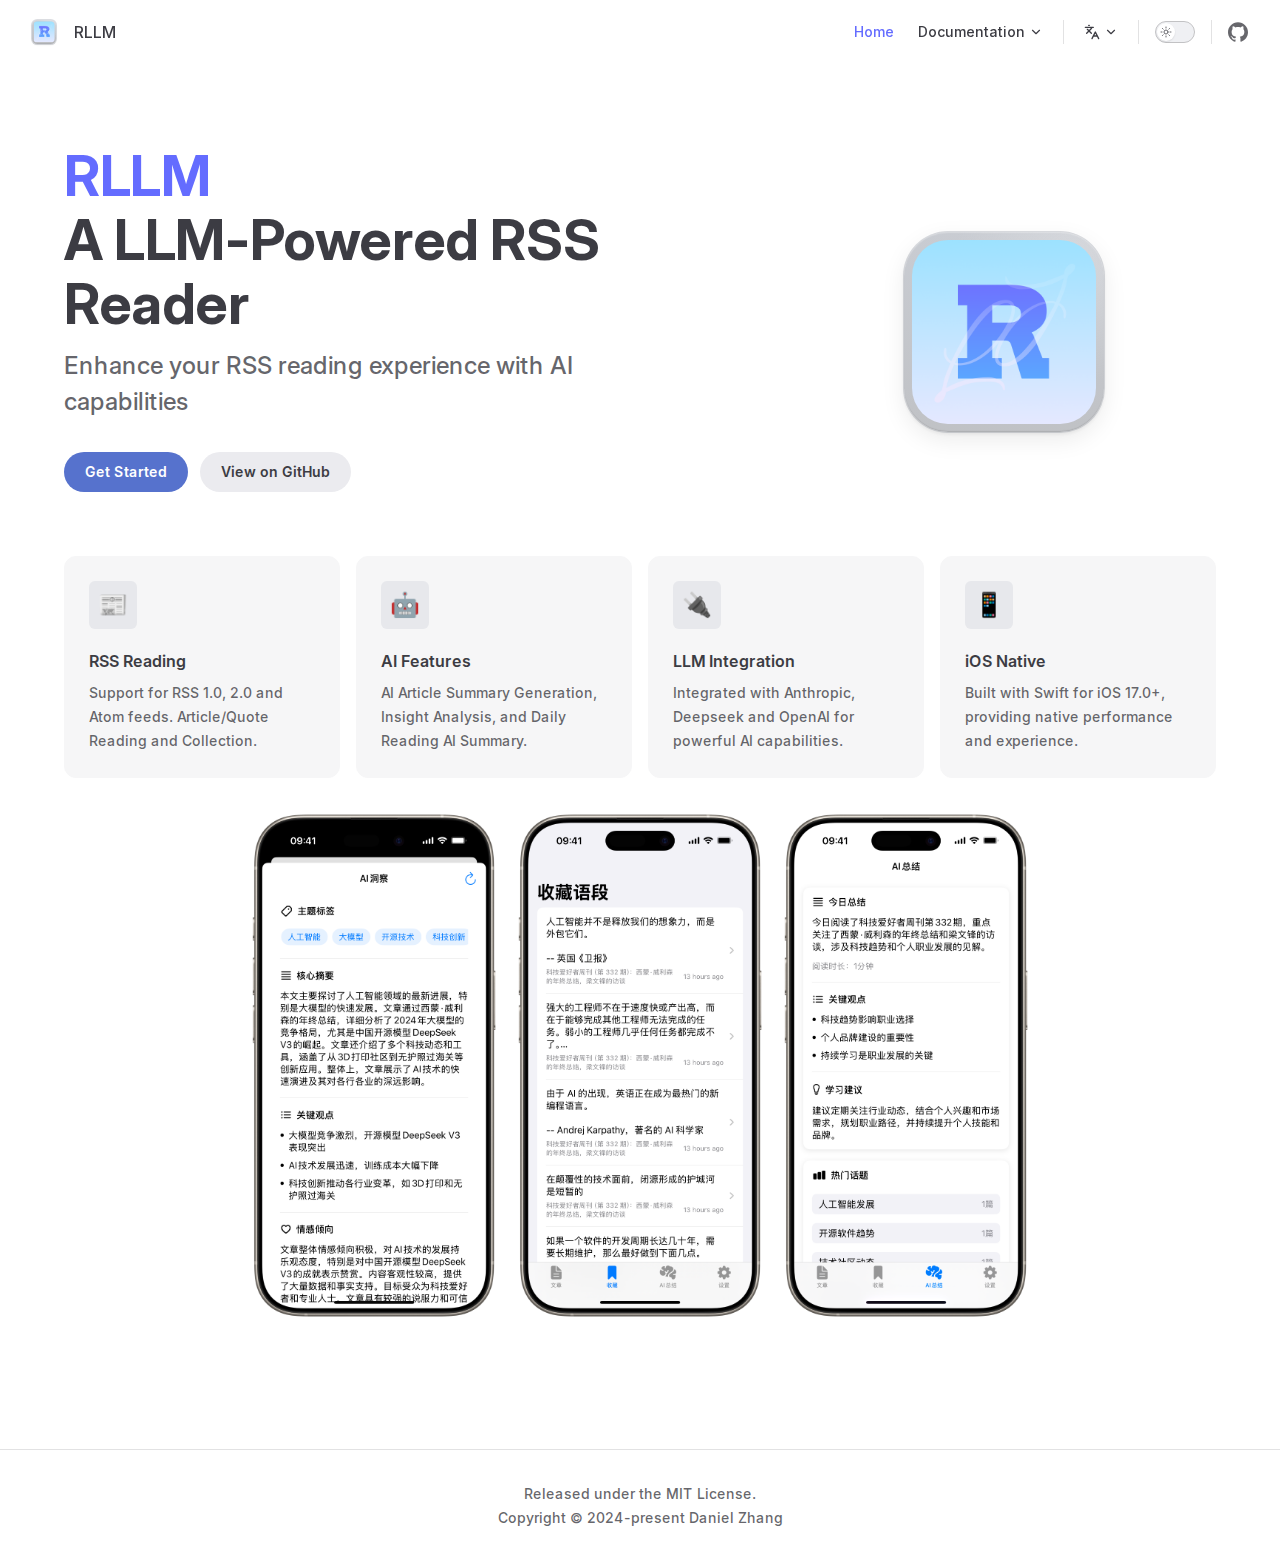
==== index.html @ 5d8142e2 "Initial commit" ====
<!DOCTYPE html>
<html lang="en" dir="ltr">
  <head>
    <meta charset="utf-8">
    <meta name="viewport" content="width=device-width,initial-scale=1">
    <title>RLLM</title>
    <meta name="description" content="A LLM-Powered RSS Reader">
    <meta name="generator" content="VitePress v1.5.0">
    <link rel="preload stylesheet" href="/assets/style.CeRYndDk.css" as="style">
    <link rel="preload stylesheet" href="/vp-icons.css" as="style">
    
    <script type="module" src="/assets/app.BVf4Cn9A.js"></script>
    <link rel="preload" href="/assets/inter-roman-latin.Di8DUHzh.woff2" as="font" type="font/woff2" crossorigin="">
    <link rel="modulepreload" href="/assets/chunks/theme.BiLaxUIJ.js">
    <link rel="modulepreload" href="/assets/chunks/framework.P9qPzDnn.js">
    <link rel="modulepreload" href="/assets/chunks/screenshot3.DSwbtHrI.js">
    <link rel="modulepreload" href="/assets/index.md.C6zZKuTl.lean.js">
    <script id="check-dark-mode">(()=>{const e=localStorage.getItem("vitepress-theme-appearance")||"auto",a=window.matchMedia("(prefers-color-scheme: dark)").matches;(!e||e==="auto"?a:e==="dark")&&document.documentElement.classList.add("dark")})();</script>
    <script id="check-mac-os">document.documentElement.classList.toggle("mac",/Mac|iPhone|iPod|iPad/i.test(navigator.platform));</script>
  </head>
  <body>
    <div id="app"><div class="Layout" data-v-d8b57b2d><!--[--><!--]--><!--[--><span tabindex="-1" data-v-c8291ffa></span><a href="#VPContent" class="VPSkipLink visually-hidden" data-v-c8291ffa> Skip to content </a><!--]--><!----><header class="VPNav" data-v-d8b57b2d data-v-7ad780c2><div class="VPNavBar" data-v-7ad780c2 data-v-9fd4d1dd><div class="wrapper" data-v-9fd4d1dd><div class="container" data-v-9fd4d1dd><div class="title" data-v-9fd4d1dd><div class="VPNavBarTitle" data-v-9fd4d1dd data-v-9f43907a><a class="title" href="/" data-v-9f43907a><!--[--><!--]--><!--[--><!--[--><!--[--><img class="VPImage dark logo" src="/images/icon_dark.png" alt data-v-ab19afbb><!--]--><!--[--><img class="VPImage light logo" src="/images/icon.png" alt data-v-ab19afbb><!--]--><!--]--><!--]--><span data-v-9f43907a>RLLM</span><!--[--><!--]--></a></div></div><div class="content" data-v-9fd4d1dd><div class="content-body" data-v-9fd4d1dd><!--[--><!--]--><div class="VPNavBarSearch search" data-v-9fd4d1dd><!----></div><nav aria-labelledby="main-nav-aria-label" class="VPNavBarMenu menu" data-v-9fd4d1dd data-v-afb2845e><span id="main-nav-aria-label" class="visually-hidden" data-v-afb2845e> Main Navigation </span><!--[--><!--[--><a class="VPLink link VPNavBarMenuLink active" href="/" tabindex="0" data-v-afb2845e data-v-815115f5><!--[--><span data-v-815115f5>Home</span><!--]--></a><!--]--><!--[--><div class="VPFlyout VPNavBarMenuGroup" data-v-afb2845e data-v-bfe7971f><button type="button" class="button" aria-haspopup="true" aria-expanded="false" data-v-bfe7971f><span class="text" data-v-bfe7971f><!----><span data-v-bfe7971f>Documentation</span><span class="vpi-chevron-down text-icon" data-v-bfe7971f></span></span></button><div class="menu" data-v-bfe7971f><div class="VPMenu" data-v-bfe7971f data-v-20ed86d6><div class="items" data-v-20ed86d6><!--[--><!--[--><div class="VPMenuLink" data-v-20ed86d6 data-v-7eeeb2dc><a class="VPLink link" href="/guide/installation.html" data-v-7eeeb2dc><!--[--><span data-v-7eeeb2dc>Installation</span><!--]--></a></div><!--]--><!--[--><div class="VPMenuLink" data-v-20ed86d6 data-v-7eeeb2dc><a class="VPLink link" href="/guide/development.html" data-v-7eeeb2dc><!--[--><span data-v-7eeeb2dc>Development</span><!--]--></a></div><!--]--><!--[--><div class="VPMenuLink" data-v-20ed86d6 data-v-7eeeb2dc><a class="VPLink link" href="/guide/contributing.html" data-v-7eeeb2dc><!--[--><span data-v-7eeeb2dc>Contributing</span><!--]--></a></div><!--]--><!--[--><div class="VPMenuLink" data-v-20ed86d6 data-v-7eeeb2dc><a class="VPLink link" href="/guide/faq.html" data-v-7eeeb2dc><!--[--><span data-v-7eeeb2dc>FAQ</span><!--]--></a></div><!--]--><!--]--></div><!--[--><!--]--></div></div></div><!--]--><!--]--></nav><div class="VPFlyout VPNavBarTranslations translations" data-v-9fd4d1dd data-v-acee064b data-v-bfe7971f><button type="button" class="button" aria-haspopup="true" aria-expanded="false" aria-label="Change language" data-v-bfe7971f><span class="text" data-v-bfe7971f><span class="vpi-languages option-icon" data-v-bfe7971f></span><!----><span class="vpi-chevron-down text-icon" data-v-bfe7971f></span></span></button><div class="menu" data-v-bfe7971f><div class="VPMenu" data-v-bfe7971f data-v-20ed86d6><!----><!--[--><!--[--><div class="items" data-v-acee064b><p class="title" data-v-acee064b>English</p><!--[--><div class="VPMenuLink" data-v-acee064b data-v-7eeeb2dc><a class="VPLink link" href="/zh/" data-v-7eeeb2dc><!--[--><span data-v-7eeeb2dc>简体中文</span><!--]--></a></div><!--]--></div><!--]--><!--]--></div></div></div><div class="VPNavBarAppearance appearance" data-v-9fd4d1dd data-v-3f90c1a5><button class="VPSwitch VPSwitchAppearance" type="button" role="switch" title aria-checked="false" data-v-3f90c1a5 data-v-be9742d9 data-v-b4ccac88><span class="check" data-v-b4ccac88><span class="icon" data-v-b4ccac88><!--[--><span class="vpi-sun sun" data-v-be9742d9></span><span class="vpi-moon moon" data-v-be9742d9></span><!--]--></span></span></button></div><div class="VPSocialLinks VPNavBarSocialLinks social-links" data-v-9fd4d1dd data-v-ef6192dc data-v-e71e869c><!--[--><a class="VPSocialLink no-icon" href="https://github.com/DanielZhangyc/RLLM" aria-label="github" target="_blank" rel="noopener" data-v-e71e869c data-v-60a9a2d3><span class="vpi-social-github"></span></a><!--]--></div><div class="VPFlyout VPNavBarExtra extra" data-v-9fd4d1dd data-v-f953d92f data-v-bfe7971f><button type="button" class="button" aria-haspopup="true" aria-expanded="false" aria-label="extra navigation" data-v-bfe7971f><span class="vpi-more-horizontal icon" data-v-bfe7971f></span></button><div class="menu" data-v-bfe7971f><div class="VPMenu" data-v-bfe7971f data-v-20ed86d6><!----><!--[--><!--[--><div class="group translations" data-v-f953d92f><p class="trans-title" data-v-f953d92f>English</p><!--[--><div class="VPMenuLink" data-v-f953d92f data-v-7eeeb2dc><a class="VPLink link" href="/zh/" data-v-7eeeb2dc><!--[--><span data-v-7eeeb2dc>简体中文</span><!--]--></a></div><!--]--></div><div class="group" data-v-f953d92f><div class="item appearance" data-v-f953d92f><p class="label" data-v-f953d92f>Appearance</p><div class="appearance-action" data-v-f953d92f><button class="VPSwitch VPSwitchAppearance" type="button" role="switch" title aria-checked="false" data-v-f953d92f data-v-be9742d9 data-v-b4ccac88><span class="check" data-v-b4ccac88><span class="icon" data-v-b4ccac88><!--[--><span class="vpi-sun sun" data-v-be9742d9></span><span class="vpi-moon moon" data-v-be9742d9></span><!--]--></span></span></button></div></div></div><div class="group" data-v-f953d92f><div class="item social-links" data-v-f953d92f><div class="VPSocialLinks social-links-list" data-v-f953d92f data-v-e71e869c><!--[--><a class="VPSocialLink no-icon" href="https://github.com/DanielZhangyc/RLLM" aria-label="github" target="_blank" rel="noopener" data-v-e71e869c data-v-60a9a2d3><span class="vpi-social-github"></span></a><!--]--></div></div></div><!--]--><!--]--></div></div></div><!--[--><!--]--><button type="button" class="VPNavBarHamburger hamburger" aria-label="mobile navigation" aria-expanded="false" aria-controls="VPNavScreen" data-v-9fd4d1dd data-v-6bee1efd><span class="container" data-v-6bee1efd><span class="top" data-v-6bee1efd></span><span class="middle" data-v-6bee1efd></span><span class="bottom" data-v-6bee1efd></span></span></button></div></div></div></div><div class="divider" data-v-9fd4d1dd><div class="divider-line" data-v-9fd4d1dd></div></div></div><!----></header><!----><!----><div class="VPContent is-home" id="VPContent" data-v-d8b57b2d data-v-9a6c75ad><div class="VPHome" data-v-9a6c75ad data-v-07b1ad08><!--[--><!--]--><div class="VPHero has-image VPHomeHero" data-v-07b1ad08 data-v-b10c5094><div class="container" data-v-b10c5094><div class="main" data-v-b10c5094><!--[--><!--]--><!--[--><h1 class="name" data-v-b10c5094><span class="clip" data-v-b10c5094>RLLM</span></h1><p class="text" data-v-b10c5094>A LLM-Powered RSS Reader</p><p class="tagline" data-v-b10c5094>Enhance your RSS reading experience with AI capabilities</p><!--]--><!--[--><!--]--><div class="actions" data-v-b10c5094><!--[--><div class="action" data-v-b10c5094><a class="VPButton medium brand" href="/guide/installation.html" data-v-b10c5094 data-v-93dc4167>Get Started</a></div><div class="action" data-v-b10c5094><a class="VPButton medium alt" href="https://github.com/DanielZhangyc/RLLM" target="_blank" rel="noreferrer" data-v-b10c5094 data-v-93dc4167>View on GitHub</a></div><!--]--></div><!--[--><!--]--></div><div class="image" data-v-b10c5094><div class="image-container" data-v-b10c5094><div class="image-bg" data-v-b10c5094></div><!--[--><!--[--><img class="VPImage image-src" src="/images/icon.png" alt="RLLM" data-v-ab19afbb><!--]--><!--]--></div></div></div></div><!--[--><!--]--><!--[--><!--]--><div class="VPFeatures VPHomeFeatures" data-v-07b1ad08 data-v-b1eea84a><div class="container" data-v-b1eea84a><div class="items" data-v-b1eea84a><!--[--><div class="grid-4 item" data-v-b1eea84a><div class="VPLink no-icon VPFeature" data-v-b1eea84a data-v-bd37d1a2><!--[--><article class="box" data-v-bd37d1a2><div class="icon" data-v-bd37d1a2>📰</div><h2 class="title" data-v-bd37d1a2>RSS Reading</h2><p class="details" data-v-bd37d1a2>Support for RSS 1.0, 2.0 and Atom feeds. Article/Quote Reading and Collection.</p><!----></article><!--]--></div></div><div class="grid-4 item" data-v-b1eea84a><div class="VPLink no-icon VPFeature" data-v-b1eea84a data-v-bd37d1a2><!--[--><article class="box" data-v-bd37d1a2><div class="icon" data-v-bd37d1a2>🤖</div><h2 class="title" data-v-bd37d1a2>AI Features</h2><p class="details" data-v-bd37d1a2>AI Article Summary Generation, Insight Analysis, and Daily Reading AI Summary.</p><!----></article><!--]--></div></div><div class="grid-4 item" data-v-b1eea84a><div class="VPLink no-icon VPFeature" data-v-b1eea84a data-v-bd37d1a2><!--[--><article class="box" data-v-bd37d1a2><div class="icon" data-v-bd37d1a2>🔌</div><h2 class="title" data-v-bd37d1a2>LLM Integration</h2><p class="details" data-v-bd37d1a2>Integrated with Anthropic, Deepseek and OpenAI for powerful AI capabilities.</p><!----></article><!--]--></div></div><div class="grid-4 item" data-v-b1eea84a><div class="VPLink no-icon VPFeature" data-v-b1eea84a data-v-bd37d1a2><!--[--><article class="box" data-v-bd37d1a2><div class="icon" data-v-bd37d1a2>📱</div><h2 class="title" data-v-bd37d1a2>iOS Native</h2><p class="details" data-v-bd37d1a2>Built with Swift for iOS 17.0+, providing native performance and experience.</p><!----></article><!--]--></div></div><!--]--></div></div></div><!--[--><!--]--><div class="vp-doc container" style="" data-v-07b1ad08 data-v-c141a4bd><!--[--><div style="position:relative;" data-v-07b1ad08><div><div class="screenshots"><img src="/images/screenshot1.png" alt="AI Insights"><img src="/images/screenshot2.png" alt="Quote Collection"><img src="/images/screenshot3.png" alt="Daily Summary"></div></div></div><!--]--></div></div></div><footer class="VPFooter" data-v-d8b57b2d data-v-566314d4><div class="container" data-v-566314d4><p class="message" data-v-566314d4>Released under the MIT License.</p><p class="copyright" data-v-566314d4>Copyright © 2024-present Daniel Zhang</p></div></footer><!--[--><!--]--></div></div>
    <script>window.__VP_HASH_MAP__=JSON.parse("{\"guide_contributing.md\":\"BEStAheT\",\"guide_development.md\":\"CBvY2f9T\",\"guide_faq.md\":\"CPRUOdHU\",\"guide_installation.md\":\"BeMOd6na\",\"index.md\":\"C6zZKuTl\",\"zh_guide_contributing.md\":\"kDb6ntRq\",\"zh_guide_development.md\":\"BErxWu7p\",\"zh_guide_faq.md\":\"Bleex4-o\",\"zh_guide_installation.md\":\"Dw1jYGjD\",\"zh_index.md\":\"HV9Y0LuN\"}");window.__VP_SITE_DATA__=JSON.parse("{\"lang\":\"en-US\",\"dir\":\"ltr\",\"title\":\"RLLM\",\"description\":\"A LLM-Powered RSS Reader\",\"base\":\"/\",\"head\":[],\"router\":{\"prefetchLinks\":true},\"appearance\":true,\"themeConfig\":{\"logo\":{\"light\":\"/images/icon.png\",\"dark\":\"/images/icon_dark.png\"},\"socialLinks\":[{\"icon\":\"github\",\"link\":\"https://github.com/DanielZhangyc/RLLM\"}],\"footer\":{\"message\":\"Released under the MIT License.\",\"copyright\":\"Copyright © 2024-present Daniel Zhang\"}},\"locales\":{\"root\":{\"label\":\"English\",\"lang\":\"en\",\"themeConfig\":{\"nav\":[{\"text\":\"Home\",\"link\":\"/\"},{\"text\":\"Documentation\",\"items\":[{\"text\":\"Installation\",\"link\":\"/guide/installation\"},{\"text\":\"Development\",\"link\":\"/guide/development\"},{\"text\":\"Contributing\",\"link\":\"/guide/contributing\"},{\"text\":\"FAQ\",\"link\":\"/guide/faq\"}]}],\"sidebar\":{\"/guide/\":[{\"text\":\"Guide\",\"items\":[{\"text\":\"Installation\",\"link\":\"/guide/installation\"},{\"text\":\"Development\",\"link\":\"/guide/development\"},{\"text\":\"Contributing\",\"link\":\"/guide/contributing\"},{\"text\":\"FAQ\",\"link\":\"/guide/faq\"}]}]}}},\"zh\":{\"label\":\"简体中文\",\"lang\":\"zh-CN\",\"link\":\"/zh/\",\"themeConfig\":{\"nav\":[{\"text\":\"首页\",\"link\":\"/zh/\"},{\"text\":\"文档\",\"items\":[{\"text\":\"安装\",\"link\":\"/zh/guide/installation\"},{\"text\":\"开发\",\"link\":\"/zh/guide/development\"},{\"text\":\"贡献\",\"link\":\"/zh/guide/contributing\"},{\"text\":\"常见问题\",\"link\":\"/zh/guide/faq\"}]}],\"sidebar\":{\"/zh/guide/\":[{\"text\":\"指南\",\"items\":[{\"text\":\"安装\",\"link\":\"/zh/guide/installation\"},{\"text\":\"开发\",\"link\":\"/zh/guide/development\"},{\"text\":\"贡献\",\"link\":\"/zh/guide/contributing\"},{\"text\":\"常见问题\",\"link\":\"/zh/guide/faq\"}]}]}}}},\"scrollOffset\":134,\"cleanUrls\":false}");</script>
    
  </body>
</html>
---- assets/style.CeRYndDk.css ----
@font-face{font-family:Inter;font-style:normal;font-weight:100 900;font-display:swap;src:url(/assets/inter-roman-cyrillic-ext.BBPuwvHQ.woff2) format("woff2");unicode-range:U+0460-052F,U+1C80-1C88,U+20B4,U+2DE0-2DFF,U+A640-A69F,U+FE2E-FE2F}@font-face{font-family:Inter;font-style:normal;font-weight:100 900;font-display:swap;src:url(/assets/inter-roman-cyrillic.C5lxZ8CY.woff2) format("woff2");unicode-range:U+0301,U+0400-045F,U+0490-0491,U+04B0-04B1,U+2116}@font-face{font-family:Inter;font-style:normal;font-weight:100 900;font-display:swap;src:url(/assets/inter-roman-greek-ext.CqjqNYQ-.woff2) format("woff2");unicode-range:U+1F00-1FFF}@font-face{font-family:Inter;font-style:normal;font-weight:100 900;font-display:swap;src:url(/assets/inter-roman-greek.BBVDIX6e.woff2) format("woff2");unicode-range:U+0370-0377,U+037A-037F,U+0384-038A,U+038C,U+038E-03A1,U+03A3-03FF}@font-face{font-family:Inter;font-style:normal;font-weight:100 900;font-display:swap;src:url(/assets/inter-roman-vietnamese.BjW4sHH5.woff2) format("woff2");unicode-range:U+0102-0103,U+0110-0111,U+0128-0129,U+0168-0169,U+01A0-01A1,U+01AF-01B0,U+0300-0301,U+0303-0304,U+0308-0309,U+0323,U+0329,U+1EA0-1EF9,U+20AB}@font-face{font-family:Inter;font-style:normal;font-weight:100 900;font-display:swap;src:url(/assets/inter-roman-latin-ext.4ZJIpNVo.woff2) format("woff2");unicode-range:U+0100-02AF,U+0304,U+0308,U+0329,U+1E00-1E9F,U+1EF2-1EFF,U+2020,U+20A0-20AB,U+20AD-20C0,U+2113,U+2C60-2C7F,U+A720-A7FF}@font-face{font-family:Inter;font-style:normal;font-weight:100 900;font-display:swap;src:url(/assets/inter-roman-latin.Di8DUHzh.woff2) format("woff2");unicode-range:U+0000-00FF,U+0131,U+0152-0153,U+02BB-02BC,U+02C6,U+02DA,U+02DC,U+0304,U+0308,U+0329,U+2000-206F,U+2074,U+20AC,U+2122,U+2191,U+2193,U+2212,U+2215,U+FEFF,U+FFFD}@font-face{font-family:Inter;font-style:italic;font-weight:100 900;font-display:swap;src:url(/assets/inter-italic-cyrillic-ext.r48I6akx.woff2) format("woff2");unicode-range:U+0460-052F,U+1C80-1C88,U+20B4,U+2DE0-2DFF,U+A640-A69F,U+FE2E-FE2F}@font-face{font-family:Inter;font-style:italic;font-weight:100 900;font-display:swap;src:url(/assets/inter-italic-cyrillic.By2_1cv3.woff2) format("woff2");unicode-range:U+0301,U+0400-045F,U+0490-0491,U+04B0-04B1,U+2116}@font-face{font-family:Inter;font-style:italic;font-weight:100 900;font-display:swap;src:url(/assets/inter-italic-greek-ext.1u6EdAuj.woff2) format("woff2");unicode-range:U+1F00-1FFF}@font-face{font-family:Inter;font-style:italic;font-weight:100 900;font-display:swap;src:url(/assets/inter-italic-greek.DJ8dCoTZ.woff2) format("woff2");unicode-range:U+0370-0377,U+037A-037F,U+0384-038A,U+038C,U+038E-03A1,U+03A3-03FF}@font-face{font-family:Inter;font-style:italic;font-weight:100 900;font-display:swap;src:url(/assets/inter-italic-vietnamese.BSbpV94h.woff2) format("woff2");unicode-range:U+0102-0103,U+0110-0111,U+0128-0129,U+0168-0169,U+01A0-01A1,U+01AF-01B0,U+0300-0301,U+0303-0304,U+0308-0309,U+0323,U+0329,U+1EA0-1EF9,U+20AB}@font-face{font-family:Inter;font-style:italic;font-weight:100 900;font-display:swap;src:url(/assets/inter-italic-latin-ext.CN1xVJS-.woff2) format("woff2");unicode-range:U+0100-02AF,U+0304,U+0308,U+0329,U+1E00-1E9F,U+1EF2-1EFF,U+2020,U+20A0-20AB,U+20AD-20C0,U+2113,U+2C60-2C7F,U+A720-A7FF}@font-face{font-family:Inter;font-style:italic;font-weight:100 900;font-display:swap;src:url(/assets/inter-italic-latin.C2AdPX0b.woff2) format("woff2");unicode-range:U+0000-00FF,U+0131,U+0152-0153,U+02BB-02BC,U+02C6,U+02DA,U+02DC,U+0304,U+0308,U+0329,U+2000-206F,U+2074,U+20AC,U+2122,U+2191,U+2193,U+2212,U+2215,U+FEFF,U+FFFD}@font-face{font-family:Punctuation SC;font-weight:400;src:local("PingFang SC Regular"),local("Noto Sans CJK SC"),local("Microsoft YaHei");unicode-range:U+201C,U+201D,U+2018,U+2019,U+2E3A,U+2014,U+2013,U+2026,U+00B7,U+007E,U+002F}@font-face{font-family:Punctuation SC;font-weight:500;src:local("PingFang SC Medium"),local("Noto Sans CJK SC"),local("Microsoft YaHei");unicode-range:U+201C,U+201D,U+2018,U+2019,U+2E3A,U+2014,U+2013,U+2026,U+00B7,U+007E,U+002F}@font-face{font-family:Punctuation SC;font-weight:600;src:local("PingFang SC Semibold"),local("Noto Sans CJK SC Bold"),local("Microsoft YaHei Bold");unicode-range:U+201C,U+201D,U+2018,U+2019,U+2E3A,U+2014,U+2013,U+2026,U+00B7,U+007E,U+002F}@font-face{font-family:Punctuation SC;font-weight:700;src:local("PingFang SC Semibold"),local("Noto Sans CJK SC Bold"),local("Microsoft YaHei Bold");unicode-range:U+201C,U+201D,U+2018,U+2019,U+2E3A,U+2014,U+2013,U+2026,U+00B7,U+007E,U+002F}:root{--vp-c-white: #ffffff;--vp-c-black: #000000;--vp-c-neutral: var(--vp-c-black);--vp-c-neutral-inverse: var(--vp-c-white)}.dark{--vp-c-neutral: var(--vp-c-white);--vp-c-neutral-inverse: var(--vp-c-black)}:root{--vp-c-gray-1: #dddde3;--vp-c-gray-2: #e4e4e9;--vp-c-gray-3: #ebebef;--vp-c-gray-soft: rgba(142, 150, 170, .14);--vp-c-indigo-1: #3451b2;--vp-c-indigo-2: #3a5ccc;--vp-c-indigo-3: #5672cd;--vp-c-indigo-soft: rgba(100, 108, 255, .14);--vp-c-purple-1: #6f42c1;--vp-c-purple-2: #7e4cc9;--vp-c-purple-3: #8e5cd9;--vp-c-purple-soft: rgba(159, 122, 234, .14);--vp-c-green-1: #18794e;--vp-c-green-2: #299764;--vp-c-green-3: #30a46c;--vp-c-green-soft: rgba(16, 185, 129, .14);--vp-c-yellow-1: #915930;--vp-c-yellow-2: #946300;--vp-c-yellow-3: #9f6a00;--vp-c-yellow-soft: rgba(234, 179, 8, .14);--vp-c-red-1: #b8272c;--vp-c-red-2: #d5393e;--vp-c-red-3: #e0575b;--vp-c-red-soft: rgba(244, 63, 94, .14);--vp-c-sponsor: #db2777}.dark{--vp-c-gray-1: #515c67;--vp-c-gray-2: #414853;--vp-c-gray-3: #32363f;--vp-c-gray-soft: rgba(101, 117, 133, .16);--vp-c-indigo-1: #a8b1ff;--vp-c-indigo-2: #5c73e7;--vp-c-indigo-3: #3e63dd;--vp-c-indigo-soft: rgba(100, 108, 255, .16);--vp-c-purple-1: #c8abfa;--vp-c-purple-2: #a879e6;--vp-c-purple-3: #8e5cd9;--vp-c-purple-soft: rgba(159, 122, 234, .16);--vp-c-green-1: #3dd68c;--vp-c-green-2: #30a46c;--vp-c-green-3: #298459;--vp-c-green-soft: rgba(16, 185, 129, .16);--vp-c-yellow-1: #f9b44e;--vp-c-yellow-2: #da8b17;--vp-c-yellow-3: #a46a0a;--vp-c-yellow-soft: rgba(234, 179, 8, .16);--vp-c-red-1: #f66f81;--vp-c-red-2: #f14158;--vp-c-red-3: #b62a3c;--vp-c-red-soft: rgba(244, 63, 94, .16)}:root{--vp-c-bg: #ffffff;--vp-c-bg-alt: #f6f6f7;--vp-c-bg-elv: #ffffff;--vp-c-bg-soft: #f6f6f7}.dark{--vp-c-bg: #1b1b1f;--vp-c-bg-alt: #161618;--vp-c-bg-elv: #202127;--vp-c-bg-soft: #202127}:root{--vp-c-border: #c2c2c4;--vp-c-divider: #e2e2e3;--vp-c-gutter: #e2e2e3}.dark{--vp-c-border: #3c3f44;--vp-c-divider: #2e2e32;--vp-c-gutter: #000000}:root{--vp-c-text-1: rgba(60, 60, 67);--vp-c-text-2: rgba(60, 60, 67, .78);--vp-c-text-3: rgba(60, 60, 67, .56)}.dark{--vp-c-text-1: rgba(255, 255, 245, .86);--vp-c-text-2: rgba(235, 235, 245, .6);--vp-c-text-3: rgba(235, 235, 245, .38)}:root{--vp-c-default-1: var(--vp-c-gray-1);--vp-c-default-2: var(--vp-c-gray-2);--vp-c-default-3: var(--vp-c-gray-3);--vp-c-default-soft: var(--vp-c-gray-soft);--vp-c-brand-1: var(--vp-c-indigo-1);--vp-c-brand-2: var(--vp-c-indigo-2);--vp-c-brand-3: var(--vp-c-indigo-3);--vp-c-brand-soft: var(--vp-c-indigo-soft);--vp-c-brand: var(--vp-c-brand-1);--vp-c-tip-1: var(--vp-c-brand-1);--vp-c-tip-2: var(--vp-c-brand-2);--vp-c-tip-3: var(--vp-c-brand-3);--vp-c-tip-soft: var(--vp-c-brand-soft);--vp-c-note-1: var(--vp-c-brand-1);--vp-c-note-2: var(--vp-c-brand-2);--vp-c-note-3: var(--vp-c-brand-3);--vp-c-note-soft: var(--vp-c-brand-soft);--vp-c-success-1: var(--vp-c-green-1);--vp-c-success-2: var(--vp-c-green-2);--vp-c-success-3: var(--vp-c-green-3);--vp-c-success-soft: var(--vp-c-green-soft);--vp-c-important-1: var(--vp-c-purple-1);--vp-c-important-2: var(--vp-c-purple-2);--vp-c-important-3: var(--vp-c-purple-3);--vp-c-important-soft: var(--vp-c-purple-soft);--vp-c-warning-1: var(--vp-c-yellow-1);--vp-c-warning-2: var(--vp-c-yellow-2);--vp-c-warning-3: var(--vp-c-yellow-3);--vp-c-warning-soft: var(--vp-c-yellow-soft);--vp-c-danger-1: var(--vp-c-red-1);--vp-c-danger-2: var(--vp-c-red-2);--vp-c-danger-3: var(--vp-c-red-3);--vp-c-danger-soft: var(--vp-c-red-soft);--vp-c-caution-1: var(--vp-c-red-1);--vp-c-caution-2: var(--vp-c-red-2);--vp-c-caution-3: var(--vp-c-red-3);--vp-c-caution-soft: var(--vp-c-red-soft)}:root{--vp-font-family-base: "Inter", ui-sans-serif, system-ui, sans-serif, "Apple Color Emoji", "Segoe UI Emoji", "Segoe UI Symbol", "Noto Color Emoji";--vp-font-family-mono: ui-monospace, "Menlo", "Monaco", "Consolas", "Liberation Mono", "Courier New", monospace;font-optical-sizing:auto}:root:where(:lang(zh)){--vp-font-family-base: "Punctuation SC", "Inter", ui-sans-serif, system-ui, sans-serif, "Apple Color Emoji", "Segoe UI Emoji", "Segoe UI Symbol", "Noto Color Emoji"}:root{--vp-shadow-1: 0 1px 2px rgba(0, 0, 0, .04), 0 1px 2px rgba(0, 0, 0, .06);--vp-shadow-2: 0 3px 12px rgba(0, 0, 0, .07), 0 1px 4px rgba(0, 0, 0, .07);--vp-shadow-3: 0 12px 32px rgba(0, 0, 0, .1), 0 2px 6px rgba(0, 0, 0, .08);--vp-shadow-4: 0 14px 44px rgba(0, 0, 0, .12), 0 3px 9px rgba(0, 0, 0, .12);--vp-shadow-5: 0 18px 56px rgba(0, 0, 0, .16), 0 4px 12px rgba(0, 0, 0, .16)}:root{--vp-z-index-footer: 10;--vp-z-index-local-nav: 20;--vp-z-index-nav: 30;--vp-z-index-layout-top: 40;--vp-z-index-backdrop: 50;--vp-z-index-sidebar: 60}@media (min-width: 960px){:root{--vp-z-index-sidebar: 25}}:root{--vp-layout-max-width: 1440px}:root{--vp-header-anchor-symbol: "#"}:root{--vp-code-line-height: 1.7;--vp-code-font-size: .875em;--vp-code-color: var(--vp-c-brand-1);--vp-code-link-color: var(--vp-c-brand-1);--vp-code-link-hover-color: var(--vp-c-brand-2);--vp-code-bg: var(--vp-c-default-soft);--vp-code-block-color: var(--vp-c-text-2);--vp-code-block-bg: var(--vp-c-bg-alt);--vp-code-block-divider-color: var(--vp-c-gutter);--vp-code-lang-color: var(--vp-c-text-3);--vp-code-line-highlight-color: var(--vp-c-default-soft);--vp-code-line-number-color: var(--vp-c-text-3);--vp-code-line-diff-add-color: var(--vp-c-success-soft);--vp-code-line-diff-add-symbol-color: var(--vp-c-success-1);--vp-code-line-diff-remove-color: var(--vp-c-danger-soft);--vp-code-line-diff-remove-symbol-color: var(--vp-c-danger-1);--vp-code-line-warning-color: var(--vp-c-warning-soft);--vp-code-line-error-color: var(--vp-c-danger-soft);--vp-code-copy-code-border-color: var(--vp-c-divider);--vp-code-copy-code-bg: var(--vp-c-bg-soft);--vp-code-copy-code-hover-border-color: var(--vp-c-divider);--vp-code-copy-code-hover-bg: var(--vp-c-bg);--vp-code-copy-code-active-text: var(--vp-c-text-2);--vp-code-copy-copied-text-content: "Copied";--vp-code-tab-divider: var(--vp-code-block-divider-color);--vp-code-tab-text-color: var(--vp-c-text-2);--vp-code-tab-bg: var(--vp-code-block-bg);--vp-code-tab-hover-text-color: var(--vp-c-text-1);--vp-code-tab-active-text-color: var(--vp-c-text-1);--vp-code-tab-active-bar-color: var(--vp-c-brand-1)}:root{--vp-button-brand-border: transparent;--vp-button-brand-text: var(--vp-c-white);--vp-button-brand-bg: var(--vp-c-brand-3);--vp-button-brand-hover-border: transparent;--vp-button-brand-hover-text: var(--vp-c-white);--vp-button-brand-hover-bg: var(--vp-c-brand-2);--vp-button-brand-active-border: transparent;--vp-button-brand-active-text: var(--vp-c-white);--vp-button-brand-active-bg: var(--vp-c-brand-1);--vp-button-alt-border: transparent;--vp-button-alt-text: var(--vp-c-text-1);--vp-button-alt-bg: var(--vp-c-default-3);--vp-button-alt-hover-border: transparent;--vp-button-alt-hover-text: var(--vp-c-text-1);--vp-button-alt-hover-bg: var(--vp-c-default-2);--vp-button-alt-active-border: transparent;--vp-button-alt-active-text: var(--vp-c-text-1);--vp-button-alt-active-bg: var(--vp-c-default-1);--vp-button-sponsor-border: var(--vp-c-text-2);--vp-button-sponsor-text: var(--vp-c-text-2);--vp-button-sponsor-bg: transparent;--vp-button-sponsor-hover-border: var(--vp-c-sponsor);--vp-button-sponsor-hover-text: var(--vp-c-sponsor);--vp-button-sponsor-hover-bg: transparent;--vp-button-sponsor-active-border: var(--vp-c-sponsor);--vp-button-sponsor-active-text: var(--vp-c-sponsor);--vp-button-sponsor-active-bg: transparent}:root{--vp-custom-block-font-size: 14px;--vp-custom-block-code-font-size: 13px;--vp-custom-block-info-border: transparent;--vp-custom-block-info-text: var(--vp-c-text-1);--vp-custom-block-info-bg: var(--vp-c-default-soft);--vp-custom-block-info-code-bg: var(--vp-c-default-soft);--vp-custom-block-note-border: transparent;--vp-custom-block-note-text: var(--vp-c-text-1);--vp-custom-block-note-bg: var(--vp-c-default-soft);--vp-custom-block-note-code-bg: var(--vp-c-default-soft);--vp-custom-block-tip-border: transparent;--vp-custom-block-tip-text: var(--vp-c-text-1);--vp-custom-block-tip-bg: var(--vp-c-tip-soft);--vp-custom-block-tip-code-bg: var(--vp-c-tip-soft);--vp-custom-block-important-border: transparent;--vp-custom-block-important-text: var(--vp-c-text-1);--vp-custom-block-important-bg: var(--vp-c-important-soft);--vp-custom-block-important-code-bg: var(--vp-c-important-soft);--vp-custom-block-warning-border: transparent;--vp-custom-block-warning-text: var(--vp-c-text-1);--vp-custom-block-warning-bg: var(--vp-c-warning-soft);--vp-custom-block-warning-code-bg: var(--vp-c-warning-soft);--vp-custom-block-danger-border: transparent;--vp-custom-block-danger-text: var(--vp-c-text-1);--vp-custom-block-danger-bg: var(--vp-c-danger-soft);--vp-custom-block-danger-code-bg: var(--vp-c-danger-soft);--vp-custom-block-caution-border: transparent;--vp-custom-block-caution-text: var(--vp-c-text-1);--vp-custom-block-caution-bg: var(--vp-c-caution-soft);--vp-custom-block-caution-code-bg: var(--vp-c-caution-soft);--vp-custom-block-details-border: var(--vp-custom-block-info-border);--vp-custom-block-details-text: var(--vp-custom-block-info-text);--vp-custom-block-details-bg: var(--vp-custom-block-info-bg);--vp-custom-block-details-code-bg: var(--vp-custom-block-info-code-bg)}:root{--vp-input-border-color: var(--vp-c-border);--vp-input-bg-color: var(--vp-c-bg-alt);--vp-input-switch-bg-color: var(--vp-c-default-soft)}:root{--vp-nav-height: 64px;--vp-nav-bg-color: var(--vp-c-bg);--vp-nav-screen-bg-color: var(--vp-c-bg);--vp-nav-logo-height: 24px}.hide-nav{--vp-nav-height: 0px}.hide-nav .VPSidebar{--vp-nav-height: 22px}:root{--vp-local-nav-bg-color: var(--vp-c-bg)}:root{--vp-sidebar-width: 272px;--vp-sidebar-bg-color: var(--vp-c-bg-alt)}:root{--vp-backdrop-bg-color: rgba(0, 0, 0, .6)}:root{--vp-home-hero-name-color: var(--vp-c-brand-1);--vp-home-hero-name-background: transparent;--vp-home-hero-image-background-image: none;--vp-home-hero-image-filter: none}:root{--vp-badge-info-border: transparent;--vp-badge-info-text: var(--vp-c-text-2);--vp-badge-info-bg: var(--vp-c-default-soft);--vp-badge-tip-border: transparent;--vp-badge-tip-text: var(--vp-c-tip-1);--vp-badge-tip-bg: var(--vp-c-tip-soft);--vp-badge-warning-border: transparent;--vp-badge-warning-text: var(--vp-c-warning-1);--vp-badge-warning-bg: var(--vp-c-warning-soft);--vp-badge-danger-border: transparent;--vp-badge-danger-text: var(--vp-c-danger-1);--vp-badge-danger-bg: var(--vp-c-danger-soft)}:root{--vp-carbon-ads-text-color: var(--vp-c-text-1);--vp-carbon-ads-poweredby-color: var(--vp-c-text-2);--vp-carbon-ads-bg-color: var(--vp-c-bg-soft);--vp-carbon-ads-hover-text-color: var(--vp-c-brand-1);--vp-carbon-ads-hover-poweredby-color: var(--vp-c-text-1)}:root{--vp-local-search-bg: var(--vp-c-bg);--vp-local-search-result-bg: var(--vp-c-bg);--vp-local-search-result-border: var(--vp-c-divider);--vp-local-search-result-selected-bg: var(--vp-c-bg);--vp-local-search-result-selected-border: var(--vp-c-brand-1);--vp-local-search-highlight-bg: var(--vp-c-brand-1);--vp-local-search-highlight-text: var(--vp-c-neutral-inverse)}@media (prefers-reduced-motion: reduce){*,:before,:after{animation-delay:-1ms!important;animation-duration:1ms!important;animation-iteration-count:1!important;background-attachment:initial!important;scroll-behavior:auto!important;transition-duration:0s!important;transition-delay:0s!important}}*,:before,:after{box-sizing:border-box}html{line-height:1.4;font-size:16px;-webkit-text-size-adjust:100%}html.dark{color-scheme:dark}body{margin:0;width:100%;min-width:320px;min-height:100vh;line-height:24px;font-family:var(--vp-font-family-base);font-size:16px;font-weight:400;color:var(--vp-c-text-1);background-color:var(--vp-c-bg);font-synthesis:style;text-rendering:optimizeLegibility;-webkit-font-smoothing:antialiased;-moz-osx-font-smoothing:grayscale}main{display:block}h1,h2,h3,h4,h5,h6{margin:0;line-height:24px;font-size:16px;font-weight:400}p{margin:0}strong,b{font-weight:600}a,area,button,[role=button],input,label,select,summary,textarea{touch-action:manipulation}a{color:inherit;text-decoration:inherit}ol,ul{list-style:none;margin:0;padding:0}blockquote{margin:0}pre,code,kbd,samp{font-family:var(--vp-font-family-mono)}img,svg,video,canvas,audio,iframe,embed,object{display:block}figure{margin:0}img,video{max-width:100%;height:auto}button,input,optgroup,select,textarea{border:0;padding:0;line-height:inherit;color:inherit}button{padding:0;font-family:inherit;background-color:transparent;background-image:none}button:enabled,[role=button]:enabled{cursor:pointer}button:focus,button:focus-visible{outline:1px dotted;outline:4px auto -webkit-focus-ring-color}button:focus:not(:focus-visible){outline:none!important}input:focus,textarea:focus,select:focus{outline:none}table{border-collapse:collapse}input{background-color:transparent}input:-ms-input-placeholder,textarea:-ms-input-placeholder{color:var(--vp-c-text-3)}input::-ms-input-placeholder,textarea::-ms-input-placeholder{color:var(--vp-c-text-3)}input::placeholder,textarea::placeholder{color:var(--vp-c-text-3)}input::-webkit-outer-spin-button,input::-webkit-inner-spin-button{-webkit-appearance:none;margin:0}input[type=number]{-moz-appearance:textfield}textarea{resize:vertical}select{-webkit-appearance:none}fieldset{margin:0;padding:0}h1,h2,h3,h4,h5,h6,li,p{overflow-wrap:break-word}vite-error-overlay{z-index:9999}mjx-container{overflow-x:auto}mjx-container>svg{display:inline-block;margin:auto}[class^=vpi-],[class*=" vpi-"],.vp-icon{width:1em;height:1em}[class^=vpi-].bg,[class*=" vpi-"].bg,.vp-icon.bg{background-size:100% 100%;background-color:transparent}[class^=vpi-]:not(.bg),[class*=" vpi-"]:not(.bg),.vp-icon:not(.bg){-webkit-mask:var(--icon) no-repeat;mask:var(--icon) no-repeat;-webkit-mask-size:100% 100%;mask-size:100% 100%;background-color:currentColor;color:inherit}.vpi-align-left{--icon: url("data:image/svg+xml,%3Csvg xmlns='http://www.w3.org/2000/svg' fill='none' stroke='currentColor' stroke-linecap='round' stroke-linejoin='round' stroke-width='2' viewBox='0 0 24 24'%3E%3Cpath d='M21 6H3M15 12H3M17 18H3'/%3E%3C/svg%3E")}.vpi-arrow-right,.vpi-arrow-down,.vpi-arrow-left,.vpi-arrow-up{--icon: url("data:image/svg+xml,%3Csvg xmlns='http://www.w3.org/2000/svg' fill='none' stroke='currentColor' stroke-linecap='round' stroke-linejoin='round' stroke-width='2' viewBox='0 0 24 24'%3E%3Cpath d='M5 12h14M12 5l7 7-7 7'/%3E%3C/svg%3E")}.vpi-chevron-right,.vpi-chevron-down,.vpi-chevron-left,.vpi-chevron-up{--icon: url("data:image/svg+xml,%3Csvg xmlns='http://www.w3.org/2000/svg' fill='none' stroke='currentColor' stroke-linecap='round' stroke-linejoin='round' stroke-width='2' viewBox='0 0 24 24'%3E%3Cpath d='m9 18 6-6-6-6'/%3E%3C/svg%3E")}.vpi-chevron-down,.vpi-arrow-down{transform:rotate(90deg)}.vpi-chevron-left,.vpi-arrow-left{transform:rotate(180deg)}.vpi-chevron-up,.vpi-arrow-up{transform:rotate(-90deg)}.vpi-square-pen{--icon: url("data:image/svg+xml,%3Csvg xmlns='http://www.w3.org/2000/svg' fill='none' stroke='currentColor' stroke-linecap='round' stroke-linejoin='round' stroke-width='2' viewBox='0 0 24 24'%3E%3Cpath d='M12 3H5a2 2 0 0 0-2 2v14a2 2 0 0 0 2 2h14a2 2 0 0 0 2-2v-7'/%3E%3Cpath d='M18.375 2.625a2.121 2.121 0 1 1 3 3L12 15l-4 1 1-4Z'/%3E%3C/svg%3E")}.vpi-plus{--icon: url("data:image/svg+xml,%3Csvg xmlns='http://www.w3.org/2000/svg' fill='none' stroke='currentColor' stroke-linecap='round' stroke-linejoin='round' stroke-width='2' viewBox='0 0 24 24'%3E%3Cpath d='M5 12h14M12 5v14'/%3E%3C/svg%3E")}.vpi-sun{--icon: url("data:image/svg+xml,%3Csvg xmlns='http://www.w3.org/2000/svg' fill='none' stroke='currentColor' stroke-linecap='round' stroke-linejoin='round' stroke-width='2' viewBox='0 0 24 24'%3E%3Ccircle cx='12' cy='12' r='4'/%3E%3Cpath d='M12 2v2M12 20v2M4.93 4.93l1.41 1.41M17.66 17.66l1.41 1.41M2 12h2M20 12h2M6.34 17.66l-1.41 1.41M19.07 4.93l-1.41 1.41'/%3E%3C/svg%3E")}.vpi-moon{--icon: url("data:image/svg+xml,%3Csvg xmlns='http://www.w3.org/2000/svg' fill='none' stroke='currentColor' stroke-linecap='round' stroke-linejoin='round' stroke-width='2' viewBox='0 0 24 24'%3E%3Cpath d='M12 3a6 6 0 0 0 9 9 9 9 0 1 1-9-9Z'/%3E%3C/svg%3E")}.vpi-more-horizontal{--icon: url("data:image/svg+xml,%3Csvg xmlns='http://www.w3.org/2000/svg' fill='none' stroke='currentColor' stroke-linecap='round' stroke-linejoin='round' stroke-width='2' viewBox='0 0 24 24'%3E%3Ccircle cx='12' cy='12' r='1'/%3E%3Ccircle cx='19' cy='12' r='1'/%3E%3Ccircle cx='5' cy='12' r='1'/%3E%3C/svg%3E")}.vpi-languages{--icon: url("data:image/svg+xml,%3Csvg xmlns='http://www.w3.org/2000/svg' fill='none' stroke='currentColor' stroke-linecap='round' stroke-linejoin='round' stroke-width='2' viewBox='0 0 24 24'%3E%3Cpath d='m5 8 6 6M4 14l6-6 2-3M2 5h12M7 2h1M22 22l-5-10-5 10M14 18h6'/%3E%3C/svg%3E")}.vpi-heart{--icon: url("data:image/svg+xml,%3Csvg xmlns='http://www.w3.org/2000/svg' fill='none' stroke='currentColor' stroke-linecap='round' stroke-linejoin='round' stroke-width='2' viewBox='0 0 24 24'%3E%3Cpath d='M19 14c1.49-1.46 3-3.21 3-5.5A5.5 5.5 0 0 0 16.5 3c-1.76 0-3 .5-4.5 2-1.5-1.5-2.74-2-4.5-2A5.5 5.5 0 0 0 2 8.5c0 2.3 1.5 4.05 3 5.5l7 7Z'/%3E%3C/svg%3E")}.vpi-search{--icon: url("data:image/svg+xml,%3Csvg xmlns='http://www.w3.org/2000/svg' fill='none' stroke='currentColor' stroke-linecap='round' stroke-linejoin='round' stroke-width='2' viewBox='0 0 24 24'%3E%3Ccircle cx='11' cy='11' r='8'/%3E%3Cpath d='m21 21-4.3-4.3'/%3E%3C/svg%3E")}.vpi-layout-list{--icon: url("data:image/svg+xml,%3Csvg xmlns='http://www.w3.org/2000/svg' fill='none' stroke='currentColor' stroke-linecap='round' stroke-linejoin='round' stroke-width='2' viewBox='0 0 24 24'%3E%3Crect width='7' height='7' x='3' y='3' rx='1'/%3E%3Crect width='7' height='7' x='3' y='14' rx='1'/%3E%3Cpath d='M14 4h7M14 9h7M14 15h7M14 20h7'/%3E%3C/svg%3E")}.vpi-delete{--icon: url("data:image/svg+xml,%3Csvg xmlns='http://www.w3.org/2000/svg' fill='none' stroke='currentColor' stroke-linecap='round' stroke-linejoin='round' stroke-width='2' viewBox='0 0 24 24'%3E%3Cpath d='M20 5H9l-7 7 7 7h11a2 2 0 0 0 2-2V7a2 2 0 0 0-2-2ZM18 9l-6 6M12 9l6 6'/%3E%3C/svg%3E")}.vpi-corner-down-left{--icon: url("data:image/svg+xml,%3Csvg xmlns='http://www.w3.org/2000/svg' fill='none' stroke='currentColor' stroke-linecap='round' stroke-linejoin='round' stroke-width='2' viewBox='0 0 24 24'%3E%3Cpath d='m9 10-5 5 5 5'/%3E%3Cpath d='M20 4v7a4 4 0 0 1-4 4H4'/%3E%3C/svg%3E")}:root{--vp-icon-copy: url("data:image/svg+xml,%3Csvg xmlns='http://www.w3.org/2000/svg' fill='none' stroke='rgba(128,128,128,1)' stroke-linecap='round' stroke-linejoin='round' stroke-width='2' viewBox='0 0 24 24'%3E%3Crect width='8' height='4' x='8' y='2' rx='1' ry='1'/%3E%3Cpath d='M16 4h2a2 2 0 0 1 2 2v14a2 2 0 0 1-2 2H6a2 2 0 0 1-2-2V6a2 2 0 0 1 2-2h2'/%3E%3C/svg%3E");--vp-icon-copied: url("data:image/svg+xml,%3Csvg xmlns='http://www.w3.org/2000/svg' fill='none' stroke='rgba(128,128,128,1)' stroke-linecap='round' stroke-linejoin='round' stroke-width='2' viewBox='0 0 24 24'%3E%3Crect width='8' height='4' x='8' y='2' rx='1' ry='1'/%3E%3Cpath d='M16 4h2a2 2 0 0 1 2 2v14a2 2 0 0 1-2 2H6a2 2 0 0 1-2-2V6a2 2 0 0 1 2-2h2'/%3E%3Cpath d='m9 14 2 2 4-4'/%3E%3C/svg%3E")}.visually-hidden{position:absolute;width:1px;height:1px;white-space:nowrap;clip:rect(0 0 0 0);clip-path:inset(50%);overflow:hidden}.custom-block{border:1px solid transparent;border-radius:8px;padding:16px 16px 8px;line-height:24px;font-size:var(--vp-custom-block-font-size);color:var(--vp-c-text-2)}.custom-block.info{border-color:var(--vp-custom-block-info-border);color:var(--vp-custom-block-info-text);background-color:var(--vp-custom-block-info-bg)}.custom-block.info a,.custom-block.info code{color:var(--vp-c-brand-1)}.custom-block.info a:hover,.custom-block.info a:hover>code{color:var(--vp-c-brand-2)}.custom-block.info code{background-color:var(--vp-custom-block-info-code-bg)}.custom-block.note{border-color:var(--vp-custom-block-note-border);color:var(--vp-custom-block-note-text);background-color:var(--vp-custom-block-note-bg)}.custom-block.note a,.custom-block.note code{color:var(--vp-c-brand-1)}.custom-block.note a:hover,.custom-block.note a:hover>code{color:var(--vp-c-brand-2)}.custom-block.note code{background-color:var(--vp-custom-block-note-code-bg)}.custom-block.tip{border-color:var(--vp-custom-block-tip-border);color:var(--vp-custom-block-tip-text);background-color:var(--vp-custom-block-tip-bg)}.custom-block.tip a,.custom-block.tip code{color:var(--vp-c-tip-1)}.custom-block.tip a:hover,.custom-block.tip a:hover>code{color:var(--vp-c-tip-2)}.custom-block.tip code{background-color:var(--vp-custom-block-tip-code-bg)}.custom-block.important{border-color:var(--vp-custom-block-important-border);color:var(--vp-custom-block-important-text);background-color:var(--vp-custom-block-important-bg)}.custom-block.important a,.custom-block.important code{color:var(--vp-c-important-1)}.custom-block.important a:hover,.custom-block.important a:hover>code{color:var(--vp-c-important-2)}.custom-block.important code{background-color:var(--vp-custom-block-important-code-bg)}.custom-block.warning{border-color:var(--vp-custom-block-warning-border);color:var(--vp-custom-block-warning-text);background-color:var(--vp-custom-block-warning-bg)}.custom-block.warning a,.custom-block.warning code{color:var(--vp-c-warning-1)}.custom-block.warning a:hover,.custom-block.warning a:hover>code{color:var(--vp-c-warning-2)}.custom-block.warning code{background-color:var(--vp-custom-block-warning-code-bg)}.custom-block.danger{border-color:var(--vp-custom-block-danger-border);color:var(--vp-custom-block-danger-text);background-color:var(--vp-custom-block-danger-bg)}.custom-block.danger a,.custom-block.danger code{color:var(--vp-c-danger-1)}.custom-block.danger a:hover,.custom-block.danger a:hover>code{color:var(--vp-c-danger-2)}.custom-block.danger code{background-color:var(--vp-custom-block-danger-code-bg)}.custom-block.caution{border-color:var(--vp-custom-block-caution-border);color:var(--vp-custom-block-caution-text);background-color:var(--vp-custom-block-caution-bg)}.custom-block.caution a,.custom-block.caution code{color:var(--vp-c-caution-1)}.custom-block.caution a:hover,.custom-block.caution a:hover>code{color:var(--vp-c-caution-2)}.custom-block.caution code{background-color:var(--vp-custom-block-caution-code-bg)}.custom-block.details{border-color:var(--vp-custom-block-details-border);color:var(--vp-custom-block-details-text);background-color:var(--vp-custom-block-details-bg)}.custom-block.details a{color:var(--vp-c-brand-1)}.custom-block.details a:hover,.custom-block.details a:hover>code{color:var(--vp-c-brand-2)}.custom-block.details code{background-color:var(--vp-custom-block-details-code-bg)}.custom-block-title{font-weight:600}.custom-block p+p{margin:8px 0}.custom-block.details summary{margin:0 0 8px;font-weight:700;cursor:pointer;-webkit-user-select:none;user-select:none}.custom-block.details summary+p{margin:8px 0}.custom-block a{color:inherit;font-weight:600;text-decoration:underline;text-underline-offset:2px;transition:opacity .25s}.custom-block a:hover{opacity:.75}.custom-block code{font-size:var(--vp-custom-block-code-font-size)}.custom-block.custom-block th,.custom-block.custom-block blockquote>p{font-size:var(--vp-custom-block-font-size);color:inherit}.dark .vp-code span{color:var(--shiki-dark, inherit)}html:not(.dark) .vp-code span{color:var(--shiki-light, inherit)}.vp-code-group{margin-top:16px}.vp-code-group .tabs{position:relative;display:flex;margin-right:-24px;margin-left:-24px;padding:0 12px;background-color:var(--vp-code-tab-bg);overflow-x:auto;overflow-y:hidden;box-shadow:inset 0 -1px var(--vp-code-tab-divider)}@media (min-width: 640px){.vp-code-group .tabs{margin-right:0;margin-left:0;border-radius:8px 8px 0 0}}.vp-code-group .tabs input{position:fixed;opacity:0;pointer-events:none}.vp-code-group .tabs label{position:relative;display:inline-block;border-bottom:1px solid transparent;padding:0 12px;line-height:48px;font-size:14px;font-weight:500;color:var(--vp-code-tab-text-color);white-space:nowrap;cursor:pointer;transition:color .25s}.vp-code-group .tabs label:after{position:absolute;right:8px;bottom:-1px;left:8px;z-index:1;height:2px;border-radius:2px;content:"";background-color:transparent;transition:background-color .25s}.vp-code-group label:hover{color:var(--vp-code-tab-hover-text-color)}.vp-code-group input:checked+label{color:var(--vp-code-tab-active-text-color)}.vp-code-group input:checked+label:after{background-color:var(--vp-code-tab-active-bar-color)}.vp-code-group div[class*=language-],.vp-block{display:none;margin-top:0!important;border-top-left-radius:0!important;border-top-right-radius:0!important}.vp-code-group div[class*=language-].active,.vp-block.active{display:block}.vp-block{padding:20px 24px}.vp-doc h1,.vp-doc h2,.vp-doc h3,.vp-doc h4,.vp-doc h5,.vp-doc h6{position:relative;font-weight:600;outline:none}.vp-doc h1{letter-spacing:-.02em;line-height:40px;font-size:28px}.vp-doc h2{margin:48px 0 16px;border-top:1px solid var(--vp-c-divider);padding-top:24px;letter-spacing:-.02em;line-height:32px;font-size:24px}.vp-doc h3{margin:32px 0 0;letter-spacing:-.01em;line-height:28px;font-size:20px}.vp-doc h4{margin:24px 0 0;letter-spacing:-.01em;line-height:24px;font-size:18px}.vp-doc .header-anchor{position:absolute;top:0;left:0;margin-left:-.87em;font-weight:500;-webkit-user-select:none;user-select:none;opacity:0;text-decoration:none;transition:color .25s,opacity .25s}.vp-doc .header-anchor:before{content:var(--vp-header-anchor-symbol)}.vp-doc h1:hover .header-anchor,.vp-doc h1 .header-anchor:focus,.vp-doc h2:hover .header-anchor,.vp-doc h2 .header-anchor:focus,.vp-doc h3:hover .header-anchor,.vp-doc h3 .header-anchor:focus,.vp-doc h4:hover .header-anchor,.vp-doc h4 .header-anchor:focus,.vp-doc h5:hover .header-anchor,.vp-doc h5 .header-anchor:focus,.vp-doc h6:hover .header-anchor,.vp-doc h6 .header-anchor:focus{opacity:1}@media (min-width: 768px){.vp-doc h1{letter-spacing:-.02em;line-height:40px;font-size:32px}}.vp-doc h2 .header-anchor{top:24px}.vp-doc p,.vp-doc summary{margin:16px 0}.vp-doc p{line-height:28px}.vp-doc blockquote{margin:16px 0;border-left:2px solid var(--vp-c-divider);padding-left:16px;transition:border-color .5s;color:var(--vp-c-text-2)}.vp-doc blockquote>p{margin:0;font-size:16px;transition:color .5s}.vp-doc a{font-weight:500;color:var(--vp-c-brand-1);text-decoration:underline;text-underline-offset:2px;transition:color .25s,opacity .25s}.vp-doc a:hover{color:var(--vp-c-brand-2)}.vp-doc strong{font-weight:600}.vp-doc ul,.vp-doc ol{padding-left:1.25rem;margin:16px 0}.vp-doc ul{list-style:disc}.vp-doc ol{list-style:decimal}.vp-doc li+li{margin-top:8px}.vp-doc li>ol,.vp-doc li>ul{margin:8px 0 0}.vp-doc table{display:block;border-collapse:collapse;margin:20px 0;overflow-x:auto}.vp-doc tr{background-color:var(--vp-c-bg);border-top:1px solid var(--vp-c-divider);transition:background-color .5s}.vp-doc tr:nth-child(2n){background-color:var(--vp-c-bg-soft)}.vp-doc th,.vp-doc td{border:1px solid var(--vp-c-divider);padding:8px 16px}.vp-doc th{text-align:left;font-size:14px;font-weight:600;color:var(--vp-c-text-2);background-color:var(--vp-c-bg-soft)}.vp-doc td{font-size:14px}.vp-doc hr{margin:16px 0;border:none;border-top:1px solid var(--vp-c-divider)}.vp-doc .custom-block{margin:16px 0}.vp-doc .custom-block p{margin:8px 0;line-height:24px}.vp-doc .custom-block p:first-child{margin:0}.vp-doc .custom-block div[class*=language-]{margin:8px 0;border-radius:8px}.vp-doc .custom-block div[class*=language-] code{font-weight:400;background-color:transparent}.vp-doc .custom-block .vp-code-group .tabs{margin:0;border-radius:8px 8px 0 0}.vp-doc :not(pre,h1,h2,h3,h4,h5,h6)>code{font-size:var(--vp-code-font-size);color:var(--vp-code-color)}.vp-doc :not(pre)>code{border-radius:4px;padding:3px 6px;background-color:var(--vp-code-bg);transition:color .25s,background-color .5s}.vp-doc a>code{color:var(--vp-code-link-color)}.vp-doc a:hover>code{color:var(--vp-code-link-hover-color)}.vp-doc h1>code,.vp-doc h2>code,.vp-doc h3>code,.vp-doc h4>code{font-size:.9em}.vp-doc div[class*=language-],.vp-block{position:relative;margin:16px -24px;background-color:var(--vp-code-block-bg);overflow-x:auto;transition:background-color .5s}@media (min-width: 640px){.vp-doc div[class*=language-],.vp-block{border-radius:8px;margin:16px 0}}@media (max-width: 639px){.vp-doc li div[class*=language-]{border-radius:8px 0 0 8px}}.vp-doc div[class*=language-]+div[class*=language-],.vp-doc div[class$=-api]+div[class*=language-],.vp-doc div[class*=language-]+div[class$=-api]>div[class*=language-]{margin-top:-8px}.vp-doc [class*=language-] pre,.vp-doc [class*=language-] code{direction:ltr;text-align:left;white-space:pre;word-spacing:normal;word-break:normal;word-wrap:normal;-moz-tab-size:4;-o-tab-size:4;tab-size:4;-webkit-hyphens:none;-moz-hyphens:none;-ms-hyphens:none;hyphens:none}.vp-doc [class*=language-] pre{position:relative;z-index:1;margin:0;padding:20px 0;background:transparent;overflow-x:auto}.vp-doc [class*=language-] code{display:block;padding:0 24px;width:fit-content;min-width:100%;line-height:var(--vp-code-line-height);font-size:var(--vp-code-font-size);color:var(--vp-code-block-color);transition:color .5s}.vp-doc [class*=language-] code .highlighted{background-color:var(--vp-code-line-highlight-color);transition:background-color .5s;margin:0 -24px;padding:0 24px;width:calc(100% + 48px);display:inline-block}.vp-doc [class*=language-] code .highlighted.error{background-color:var(--vp-code-line-error-color)}.vp-doc [class*=language-] code .highlighted.warning{background-color:var(--vp-code-line-warning-color)}.vp-doc [class*=language-] code .diff{transition:background-color .5s;margin:0 -24px;padding:0 24px;width:calc(100% + 48px);display:inline-block}.vp-doc [class*=language-] code .diff:before{position:absolute;left:10px}.vp-doc [class*=language-] .has-focused-lines .line:not(.has-focus){filter:blur(.095rem);opacity:.4;transition:filter .35s,opacity .35s}.vp-doc [class*=language-] .has-focused-lines .line:not(.has-focus){opacity:.7;transition:filter .35s,opacity .35s}.vp-doc [class*=language-]:hover .has-focused-lines .line:not(.has-focus){filter:blur(0);opacity:1}.vp-doc [class*=language-] code .diff.remove{background-color:var(--vp-code-line-diff-remove-color);opacity:.7}.vp-doc [class*=language-] code .diff.remove:before{content:"-";color:var(--vp-code-line-diff-remove-symbol-color)}.vp-doc [class*=language-] code .diff.add{background-color:var(--vp-code-line-diff-add-color)}.vp-doc [class*=language-] code .diff.add:before{content:"+";color:var(--vp-code-line-diff-add-symbol-color)}.vp-doc div[class*=language-].line-numbers-mode{padding-left:32px}.vp-doc .line-numbers-wrapper{position:absolute;top:0;bottom:0;left:0;z-index:3;border-right:1px solid var(--vp-code-block-divider-color);padding-top:20px;width:32px;text-align:center;font-family:var(--vp-font-family-mono);line-height:var(--vp-code-line-height);font-size:var(--vp-code-font-size);color:var(--vp-code-line-number-color);transition:border-color .5s,color .5s}.vp-doc [class*=language-]>button.copy{direction:ltr;position:absolute;top:12px;right:12px;z-index:3;border:1px solid var(--vp-code-copy-code-border-color);border-radius:4px;width:40px;height:40px;background-color:var(--vp-code-copy-code-bg);opacity:0;cursor:pointer;background-image:var(--vp-icon-copy);background-position:50%;background-size:20px;background-repeat:no-repeat;transition:border-color .25s,background-color .25s,opacity .25s}.vp-doc [class*=language-]:hover>button.copy,.vp-doc [class*=language-]>button.copy:focus{opacity:1}.vp-doc [class*=language-]>button.copy:hover,.vp-doc [class*=language-]>button.copy.copied{border-color:var(--vp-code-copy-code-hover-border-color);background-color:var(--vp-code-copy-code-hover-bg)}.vp-doc [class*=language-]>button.copy.copied,.vp-doc [class*=language-]>button.copy:hover.copied{border-radius:0 4px 4px 0;background-color:var(--vp-code-copy-code-hover-bg);background-image:var(--vp-icon-copied)}.vp-doc [class*=language-]>button.copy.copied:before,.vp-doc [class*=language-]>button.copy:hover.copied:before{position:relative;top:-1px;transform:translate(calc(-100% - 1px));display:flex;justify-content:center;align-items:center;border:1px solid var(--vp-code-copy-code-hover-border-color);border-right:0;border-radius:4px 0 0 4px;padding:0 10px;width:fit-content;height:40px;text-align:center;font-size:12px;font-weight:500;color:var(--vp-code-copy-code-active-text);background-color:var(--vp-code-copy-code-hover-bg);white-space:nowrap;content:var(--vp-code-copy-copied-text-content)}.vp-doc [class*=language-]>span.lang{position:absolute;top:2px;right:8px;z-index:2;font-size:12px;font-weight:500;-webkit-user-select:none;user-select:none;color:var(--vp-code-lang-color);transition:color .4s,opacity .4s}.vp-doc [class*=language-]:hover>button.copy+span.lang,.vp-doc [class*=language-]>button.copy:focus+span.lang{opacity:0}.vp-doc .VPTeamMembers{margin-top:24px}.vp-doc .VPTeamMembers.small.count-1 .container{margin:0!important;max-width:calc((100% - 24px)/2)!important}.vp-doc .VPTeamMembers.small.count-2 .container,.vp-doc .VPTeamMembers.small.count-3 .container{max-width:100%!important}.vp-doc .VPTeamMembers.medium.count-1 .container{margin:0!important;max-width:calc((100% - 24px)/2)!important}:is(.vp-external-link-icon,.vp-doc a[href*="://"],.vp-doc a[target=_blank]):not(.no-icon):after{display:inline-block;margin-top:-1px;margin-left:4px;width:11px;height:11px;background:currentColor;color:var(--vp-c-text-3);flex-shrink:0;--icon: url("data:image/svg+xml, %3Csvg xmlns='http://www.w3.org/2000/svg' viewBox='0 0 24 24' %3E%3Cpath d='M0 0h24v24H0V0z' fill='none' /%3E%3Cpath d='M9 5v2h6.59L4 18.59 5.41 20 17 8.41V15h2V5H9z' /%3E%3C/svg%3E");-webkit-mask-image:var(--icon);mask-image:var(--icon)}.vp-external-link-icon:after{content:""}.external-link-icon-enabled :is(.vp-doc a[href*="://"],.vp-doc a[target=_blank]):after{content:"";color:currentColor}.vp-sponsor{border-radius:16px;overflow:hidden}.vp-sponsor.aside{border-radius:12px}.vp-sponsor-section+.vp-sponsor-section{margin-top:4px}.vp-sponsor-tier{margin:0 0 4px!important;text-align:center;letter-spacing:1px!important;line-height:24px;width:100%;font-weight:600;color:var(--vp-c-text-2);background-color:var(--vp-c-bg-soft)}.vp-sponsor.normal .vp-sponsor-tier{padding:13px 0 11px;font-size:14px}.vp-sponsor.aside .vp-sponsor-tier{padding:9px 0 7px;font-size:12px}.vp-sponsor-grid+.vp-sponsor-tier{margin-top:4px}.vp-sponsor-grid{display:flex;flex-wrap:wrap;gap:4px}.vp-sponsor-grid.xmini .vp-sponsor-grid-link{height:64px}.vp-sponsor-grid.xmini .vp-sponsor-grid-image{max-width:64px;max-height:22px}.vp-sponsor-grid.mini .vp-sponsor-grid-link{height:72px}.vp-sponsor-grid.mini .vp-sponsor-grid-image{max-width:96px;max-height:24px}.vp-sponsor-grid.small .vp-sponsor-grid-link{height:96px}.vp-sponsor-grid.small .vp-sponsor-grid-image{max-width:96px;max-height:24px}.vp-sponsor-grid.medium .vp-sponsor-grid-link{height:112px}.vp-sponsor-grid.medium .vp-sponsor-grid-image{max-width:120px;max-height:36px}.vp-sponsor-grid.big .vp-sponsor-grid-link{height:184px}.vp-sponsor-grid.big .vp-sponsor-grid-image{max-width:192px;max-height:56px}.vp-sponsor-grid[data-vp-grid="2"] .vp-sponsor-grid-item{width:calc((100% - 4px)/2)}.vp-sponsor-grid[data-vp-grid="3"] .vp-sponsor-grid-item{width:calc((100% - 4px * 2) / 3)}.vp-sponsor-grid[data-vp-grid="4"] .vp-sponsor-grid-item{width:calc((100% - 12px)/4)}.vp-sponsor-grid[data-vp-grid="5"] .vp-sponsor-grid-item{width:calc((100% - 16px)/5)}.vp-sponsor-grid[data-vp-grid="6"] .vp-sponsor-grid-item{width:calc((100% - 4px * 5) / 6)}.vp-sponsor-grid-item{flex-shrink:0;width:100%;background-color:var(--vp-c-bg-soft);transition:background-color .25s}.vp-sponsor-grid-item:hover{background-color:var(--vp-c-default-soft)}.vp-sponsor-grid-item:hover .vp-sponsor-grid-image{filter:grayscale(0) invert(0)}.vp-sponsor-grid-item.empty:hover{background-color:var(--vp-c-bg-soft)}.dark .vp-sponsor-grid-item:hover{background-color:var(--vp-c-white)}.dark .vp-sponsor-grid-item.empty:hover{background-color:var(--vp-c-bg-soft)}.vp-sponsor-grid-link{display:flex}.vp-sponsor-grid-box{display:flex;justify-content:center;align-items:center;width:100%}.vp-sponsor-grid-image{max-width:100%;filter:grayscale(1);transition:filter .25s}.dark .vp-sponsor-grid-image{filter:grayscale(1) invert(1)}.VPBadge{display:inline-block;margin-left:2px;border:1px solid transparent;border-radius:12px;padding:0 10px;line-height:22px;font-size:12px;font-weight:500;transform:translateY(-2px)}.VPBadge.small{padding:0 6px;line-height:18px;font-size:10px;transform:translateY(-8px)}.VPDocFooter .VPBadge{display:none}.vp-doc h1>.VPBadge{margin-top:4px;vertical-align:top}.vp-doc h2>.VPBadge{margin-top:3px;padding:0 8px;vertical-align:top}.vp-doc h3>.VPBadge{vertical-align:middle}.vp-doc h4>.VPBadge,.vp-doc h5>.VPBadge,.vp-doc h6>.VPBadge{vertical-align:middle;line-height:18px}.VPBadge.info{border-color:var(--vp-badge-info-border);color:var(--vp-badge-info-text);background-color:var(--vp-badge-info-bg)}.VPBadge.tip{border-color:var(--vp-badge-tip-border);color:var(--vp-badge-tip-text);background-color:var(--vp-badge-tip-bg)}.VPBadge.warning{border-color:var(--vp-badge-warning-border);color:var(--vp-badge-warning-text);background-color:var(--vp-badge-warning-bg)}.VPBadge.danger{border-color:var(--vp-badge-danger-border);color:var(--vp-badge-danger-text);background-color:var(--vp-badge-danger-bg)}.VPBackdrop[data-v-54a304ca]{position:fixed;top:0;right:0;bottom:0;left:0;z-index:var(--vp-z-index-backdrop);background:var(--vp-backdrop-bg-color);transition:opacity .5s}.VPBackdrop.fade-enter-from[data-v-54a304ca],.VPBackdrop.fade-leave-to[data-v-54a304ca]{opacity:0}.VPBackdrop.fade-leave-active[data-v-54a304ca]{transition-duration:.25s}@media (min-width: 1280px){.VPBackdrop[data-v-54a304ca]{display:none}}.NotFound[data-v-6ff51ddd]{padding:64px 24px 96px;text-align:center}@media (min-width: 768px){.NotFound[data-v-6ff51ddd]{padding:96px 32px 168px}}.code[data-v-6ff51ddd]{line-height:64px;font-size:64px;font-weight:600}.title[data-v-6ff51ddd]{padding-top:12px;letter-spacing:2px;line-height:20px;font-size:20px;font-weight:700}.divider[data-v-6ff51ddd]{margin:24px auto 18px;width:64px;height:1px;background-color:var(--vp-c-divider)}.quote[data-v-6ff51ddd]{margin:0 auto;max-width:256px;font-size:14px;font-weight:500;color:var(--vp-c-text-2)}.action[data-v-6ff51ddd]{padding-top:20px}.link[data-v-6ff51ddd]{display:inline-block;border:1px solid var(--vp-c-brand-1);border-radius:16px;padding:3px 16px;font-size:14px;font-weight:500;color:var(--vp-c-brand-1);transition:border-color .25s,color .25s}.link[data-v-6ff51ddd]:hover{border-color:var(--vp-c-brand-2);color:var(--vp-c-brand-2)}.root[data-v-53c99d69]{position:relative;z-index:1}.nested[data-v-53c99d69]{padding-right:16px;padding-left:16px}.outline-link[data-v-53c99d69]{display:block;line-height:32px;font-size:14px;font-weight:400;color:var(--vp-c-text-2);white-space:nowrap;overflow:hidden;text-overflow:ellipsis;transition:color .5s}.outline-link[data-v-53c99d69]:hover,.outline-link.active[data-v-53c99d69]{color:var(--vp-c-text-1);transition:color .25s}.outline-link.nested[data-v-53c99d69]{padding-left:13px}.VPDocAsideOutline[data-v-f610f197]{display:none}.VPDocAsideOutline.has-outline[data-v-f610f197]{display:block}.content[data-v-f610f197]{position:relative;border-left:1px solid var(--vp-c-divider);padding-left:16px;font-size:13px;font-weight:500}.outline-marker[data-v-f610f197]{position:absolute;top:32px;left:-1px;z-index:0;opacity:0;width:2px;border-radius:2px;height:18px;background-color:var(--vp-c-brand-1);transition:top .25s cubic-bezier(0,1,.5,1),background-color .5s,opacity .25s}.outline-title[data-v-f610f197]{line-height:32px;font-size:14px;font-weight:600}.VPDocAside[data-v-cb998dce]{display:flex;flex-direction:column;flex-grow:1}.spacer[data-v-cb998dce]{flex-grow:1}.VPDocAside[data-v-cb998dce] .spacer+.VPDocAsideSponsors,.VPDocAside[data-v-cb998dce] .spacer+.VPDocAsideCarbonAds{margin-top:24px}.VPDocAside[data-v-cb998dce] .VPDocAsideSponsors+.VPDocAsideCarbonAds{margin-top:16px}.VPLastUpdated[data-v-1bb0c8a8]{line-height:24px;font-size:14px;font-weight:500;color:var(--vp-c-text-2)}@media (min-width: 640px){.VPLastUpdated[data-v-1bb0c8a8]{line-height:32px;font-size:14px;font-weight:500}}.VPDocFooter[data-v-1bcd8184]{margin-top:64px}.edit-info[data-v-1bcd8184]{padding-bottom:18px}@media (min-width: 640px){.edit-info[data-v-1bcd8184]{display:flex;justify-content:space-between;align-items:center;padding-bottom:14px}}.edit-link-button[data-v-1bcd8184]{display:flex;align-items:center;border:0;line-height:32px;font-size:14px;font-weight:500;color:var(--vp-c-brand-1);transition:color .25s}.edit-link-button[data-v-1bcd8184]:hover{color:var(--vp-c-brand-2)}.edit-link-icon[data-v-1bcd8184]{margin-right:8px}.prev-next[data-v-1bcd8184]{border-top:1px solid var(--vp-c-divider);padding-top:24px;display:grid;grid-row-gap:8px}@media (min-width: 640px){.prev-next[data-v-1bcd8184]{grid-template-columns:repeat(2,1fr);grid-column-gap:16px}}.pager-link[data-v-1bcd8184]{display:block;border:1px solid var(--vp-c-divider);border-radius:8px;padding:11px 16px 13px;width:100%;height:100%;transition:border-color .25s}.pager-link[data-v-1bcd8184]:hover{border-color:var(--vp-c-brand-1)}.pager-link.next[data-v-1bcd8184]{margin-left:auto;text-align:right}.desc[data-v-1bcd8184]{display:block;line-height:20px;font-size:12px;font-weight:500;color:var(--vp-c-text-2)}.title[data-v-1bcd8184]{display:block;line-height:20px;font-size:14px;font-weight:500;color:var(--vp-c-brand-1);transition:color .25s}.VPDoc[data-v-e6f2a212]{padding:32px 24px 96px;width:100%}@media (min-width: 768px){.VPDoc[data-v-e6f2a212]{padding:48px 32px 128px}}@media (min-width: 960px){.VPDoc[data-v-e6f2a212]{padding:48px 32px 0}.VPDoc:not(.has-sidebar) .container[data-v-e6f2a212]{display:flex;justify-content:center;max-width:992px}.VPDoc:not(.has-sidebar) .content[data-v-e6f2a212]{max-width:752px}}@media (min-width: 1280px){.VPDoc .container[data-v-e6f2a212]{display:flex;justify-content:center}.VPDoc .aside[data-v-e6f2a212]{display:block}}@media (min-width: 1440px){.VPDoc:not(.has-sidebar) .content[data-v-e6f2a212]{max-width:784px}.VPDoc:not(.has-sidebar) .container[data-v-e6f2a212]{max-width:1104px}}.container[data-v-e6f2a212]{margin:0 auto;width:100%}.aside[data-v-e6f2a212]{position:relative;display:none;order:2;flex-grow:1;padding-left:32px;width:100%;max-width:256px}.left-aside[data-v-e6f2a212]{order:1;padding-left:unset;padding-right:32px}.aside-container[data-v-e6f2a212]{position:fixed;top:0;padding-top:calc(var(--vp-nav-height) + var(--vp-layout-top-height, 0px) + var(--vp-doc-top-height, 0px) + 48px);width:224px;height:100vh;overflow-x:hidden;overflow-y:auto;scrollbar-width:none}.aside-container[data-v-e6f2a212]::-webkit-scrollbar{display:none}.aside-curtain[data-v-e6f2a212]{position:fixed;bottom:0;z-index:10;width:224px;height:32px;background:linear-gradient(transparent,var(--vp-c-bg) 70%)}.aside-content[data-v-e6f2a212]{display:flex;flex-direction:column;min-height:calc(100vh - (var(--vp-nav-height) + var(--vp-layout-top-height, 0px) + 48px));padding-bottom:32px}.content[data-v-e6f2a212]{position:relative;margin:0 auto;width:100%}@media (min-width: 960px){.content[data-v-e6f2a212]{padding:0 32px 128px}}@media (min-width: 1280px){.content[data-v-e6f2a212]{order:1;margin:0;min-width:640px}}.content-container[data-v-e6f2a212]{margin:0 auto}.VPDoc.has-aside .content-container[data-v-e6f2a212]{max-width:688px}.VPButton[data-v-93dc4167]{display:inline-block;border:1px solid transparent;text-align:center;font-weight:600;white-space:nowrap;transition:color .25s,border-color .25s,background-color .25s}.VPButton[data-v-93dc4167]:active{transition:color .1s,border-color .1s,background-color .1s}.VPButton.medium[data-v-93dc4167]{border-radius:20px;padding:0 20px;line-height:38px;font-size:14px}.VPButton.big[data-v-93dc4167]{border-radius:24px;padding:0 24px;line-height:46px;font-size:16px}.VPButton.brand[data-v-93dc4167]{border-color:var(--vp-button-brand-border);color:var(--vp-button-brand-text);background-color:var(--vp-button-brand-bg)}.VPButton.brand[data-v-93dc4167]:hover{border-color:var(--vp-button-brand-hover-border);color:var(--vp-button-brand-hover-text);background-color:var(--vp-button-brand-hover-bg)}.VPButton.brand[data-v-93dc4167]:active{border-color:var(--vp-button-brand-active-border);color:var(--vp-button-brand-active-text);background-color:var(--vp-button-brand-active-bg)}.VPButton.alt[data-v-93dc4167]{border-color:var(--vp-button-alt-border);color:var(--vp-button-alt-text);background-color:var(--vp-button-alt-bg)}.VPButton.alt[data-v-93dc4167]:hover{border-color:var(--vp-button-alt-hover-border);color:var(--vp-button-alt-hover-text);background-color:var(--vp-button-alt-hover-bg)}.VPButton.alt[data-v-93dc4167]:active{border-color:var(--vp-button-alt-active-border);color:var(--vp-button-alt-active-text);background-color:var(--vp-button-alt-active-bg)}.VPButton.sponsor[data-v-93dc4167]{border-color:var(--vp-button-sponsor-border);color:var(--vp-button-sponsor-text);background-color:var(--vp-button-sponsor-bg)}.VPButton.sponsor[data-v-93dc4167]:hover{border-color:var(--vp-button-sponsor-hover-border);color:var(--vp-button-sponsor-hover-text);background-color:var(--vp-button-sponsor-hover-bg)}.VPButton.sponsor[data-v-93dc4167]:active{border-color:var(--vp-button-sponsor-active-border);color:var(--vp-button-sponsor-active-text);background-color:var(--vp-button-sponsor-active-bg)}html:not(.dark) .VPImage.dark[data-v-ab19afbb]{display:none}.dark .VPImage.light[data-v-ab19afbb]{display:none}.VPHero[data-v-b10c5094]{margin-top:calc((var(--vp-nav-height) + var(--vp-layout-top-height, 0px)) * -1);padding:calc(var(--vp-nav-height) + var(--vp-layout-top-height, 0px) + 48px) 24px 48px}@media (min-width: 640px){.VPHero[data-v-b10c5094]{padding:calc(var(--vp-nav-height) + var(--vp-layout-top-height, 0px) + 80px) 48px 64px}}@media (min-width: 960px){.VPHero[data-v-b10c5094]{padding:calc(var(--vp-nav-height) + var(--vp-layout-top-height, 0px) + 80px) 64px 64px}}.container[data-v-b10c5094]{display:flex;flex-direction:column;margin:0 auto;max-width:1152px}@media (min-width: 960px){.container[data-v-b10c5094]{flex-direction:row}}.main[data-v-b10c5094]{position:relative;z-index:10;order:2;flex-grow:1;flex-shrink:0}.VPHero.has-image .container[data-v-b10c5094]{text-align:center}@media (min-width: 960px){.VPHero.has-image .container[data-v-b10c5094]{text-align:left}}@media (min-width: 960px){.main[data-v-b10c5094]{order:1;width:calc((100% / 3) * 2)}.VPHero.has-image .main[data-v-b10c5094]{max-width:592px}}.name[data-v-b10c5094],.text[data-v-b10c5094]{max-width:392px;letter-spacing:-.4px;line-height:40px;font-size:32px;font-weight:700;white-space:pre-wrap}.VPHero.has-image .name[data-v-b10c5094],.VPHero.has-image .text[data-v-b10c5094]{margin:0 auto}.name[data-v-b10c5094]{color:var(--vp-home-hero-name-color)}.clip[data-v-b10c5094]{background:var(--vp-home-hero-name-background);-webkit-background-clip:text;background-clip:text;-webkit-text-fill-color:var(--vp-home-hero-name-color)}@media (min-width: 640px){.name[data-v-b10c5094],.text[data-v-b10c5094]{max-width:576px;line-height:56px;font-size:48px}}@media (min-width: 960px){.name[data-v-b10c5094],.text[data-v-b10c5094]{line-height:64px;font-size:56px}.VPHero.has-image .name[data-v-b10c5094],.VPHero.has-image .text[data-v-b10c5094]{margin:0}}.tagline[data-v-b10c5094]{padding-top:8px;max-width:392px;line-height:28px;font-size:18px;font-weight:500;white-space:pre-wrap;color:var(--vp-c-text-2)}.VPHero.has-image .tagline[data-v-b10c5094]{margin:0 auto}@media (min-width: 640px){.tagline[data-v-b10c5094]{padding-top:12px;max-width:576px;line-height:32px;font-size:20px}}@media (min-width: 960px){.tagline[data-v-b10c5094]{line-height:36px;font-size:24px}.VPHero.has-image .tagline[data-v-b10c5094]{margin:0}}.actions[data-v-b10c5094]{display:flex;flex-wrap:wrap;margin:-6px;padding-top:24px}.VPHero.has-image .actions[data-v-b10c5094]{justify-content:center}@media (min-width: 640px){.actions[data-v-b10c5094]{padding-top:32px}}@media (min-width: 960px){.VPHero.has-image .actions[data-v-b10c5094]{justify-content:flex-start}}.action[data-v-b10c5094]{flex-shrink:0;padding:6px}.image[data-v-b10c5094]{order:1;margin:-76px -24px -48px}@media (min-width: 640px){.image[data-v-b10c5094]{margin:-108px -24px -48px}}@media (min-width: 960px){.image[data-v-b10c5094]{flex-grow:1;order:2;margin:0;min-height:100%}}.image-container[data-v-b10c5094]{position:relative;margin:0 auto;width:320px;height:320px}@media (min-width: 640px){.image-container[data-v-b10c5094]{width:392px;height:392px}}@media (min-width: 960px){.image-container[data-v-b10c5094]{display:flex;justify-content:center;align-items:center;width:100%;height:100%;transform:translate(-32px,-32px)}}.image-bg[data-v-b10c5094]{position:absolute;top:50%;left:50%;border-radius:50%;width:192px;height:192px;background-image:var(--vp-home-hero-image-background-image);filter:var(--vp-home-hero-image-filter);transform:translate(-50%,-50%)}@media (min-width: 640px){.image-bg[data-v-b10c5094]{width:256px;height:256px}}@media (min-width: 960px){.image-bg[data-v-b10c5094]{width:320px;height:320px}}[data-v-b10c5094] .image-src{position:absolute;top:50%;left:50%;max-width:192px;max-height:192px;transform:translate(-50%,-50%)}@media (min-width: 640px){[data-v-b10c5094] .image-src{max-width:256px;max-height:256px}}@media (min-width: 960px){[data-v-b10c5094] .image-src{max-width:320px;max-height:320px}}.VPFeature[data-v-bd37d1a2]{display:block;border:1px solid var(--vp-c-bg-soft);border-radius:12px;height:100%;background-color:var(--vp-c-bg-soft);transition:border-color .25s,background-color .25s}.VPFeature.link[data-v-bd37d1a2]:hover{border-color:var(--vp-c-brand-1)}.box[data-v-bd37d1a2]{display:flex;flex-direction:column;padding:24px;height:100%}.box[data-v-bd37d1a2]>.VPImage{margin-bottom:20px}.icon[data-v-bd37d1a2]{display:flex;justify-content:center;align-items:center;margin-bottom:20px;border-radius:6px;background-color:var(--vp-c-default-soft);width:48px;height:48px;font-size:24px;transition:background-color .25s}.title[data-v-bd37d1a2]{line-height:24px;font-size:16px;font-weight:600}.details[data-v-bd37d1a2]{flex-grow:1;padding-top:8px;line-height:24px;font-size:14px;font-weight:500;color:var(--vp-c-text-2)}.link-text[data-v-bd37d1a2]{padding-top:8px}.link-text-value[data-v-bd37d1a2]{display:flex;align-items:center;font-size:14px;font-weight:500;color:var(--vp-c-brand-1)}.link-text-icon[data-v-bd37d1a2]{margin-left:6px}.VPFeatures[data-v-b1eea84a]{position:relative;padding:0 24px}@media (min-width: 640px){.VPFeatures[data-v-b1eea84a]{padding:0 48px}}@media (min-width: 960px){.VPFeatures[data-v-b1eea84a]{padding:0 64px}}.container[data-v-b1eea84a]{margin:0 auto;max-width:1152px}.items[data-v-b1eea84a]{display:flex;flex-wrap:wrap;margin:-8px}.item[data-v-b1eea84a]{padding:8px;width:100%}@media (min-width: 640px){.item.grid-2[data-v-b1eea84a],.item.grid-4[data-v-b1eea84a],.item.grid-6[data-v-b1eea84a]{width:50%}}@media (min-width: 768px){.item.grid-2[data-v-b1eea84a],.item.grid-4[data-v-b1eea84a]{width:50%}.item.grid-3[data-v-b1eea84a],.item.grid-6[data-v-b1eea84a]{width:calc(100% / 3)}}@media (min-width: 960px){.item.grid-4[data-v-b1eea84a]{width:25%}}.container[data-v-c141a4bd]{margin:auto;width:100%;max-width:1280px;padding:0 24px}@media (min-width: 640px){.container[data-v-c141a4bd]{padding:0 48px}}@media (min-width: 960px){.container[data-v-c141a4bd]{width:100%;padding:0 64px}}.vp-doc[data-v-c141a4bd] .VPHomeSponsors,.vp-doc[data-v-c141a4bd] .VPTeamPage{margin-left:var(--vp-offset, calc(50% - 50vw) );margin-right:var(--vp-offset, calc(50% - 50vw) )}.vp-doc[data-v-c141a4bd] .VPHomeSponsors h2{border-top:none;letter-spacing:normal}.vp-doc[data-v-c141a4bd] .VPHomeSponsors a,.vp-doc[data-v-c141a4bd] .VPTeamPage a{text-decoration:none}.VPHome[data-v-07b1ad08]{margin-bottom:96px}@media (min-width: 768px){.VPHome[data-v-07b1ad08]{margin-bottom:128px}}.VPContent[data-v-9a6c75ad]{flex-grow:1;flex-shrink:0;margin:var(--vp-layout-top-height, 0px) auto 0;width:100%}.VPContent.is-home[data-v-9a6c75ad]{width:100%;max-width:100%}.VPContent.has-sidebar[data-v-9a6c75ad]{margin:0}@media (min-width: 960px){.VPContent[data-v-9a6c75ad]{padding-top:var(--vp-nav-height)}.VPContent.has-sidebar[data-v-9a6c75ad]{margin:var(--vp-layout-top-height, 0px) 0 0;padding-left:var(--vp-sidebar-width)}}@media (min-width: 1440px){.VPContent.has-sidebar[data-v-9a6c75ad]{padding-right:calc((100vw - var(--vp-layout-max-width)) / 2);padding-left:calc((100vw - var(--vp-layout-max-width)) / 2 + var(--vp-sidebar-width))}}.VPFooter[data-v-566314d4]{position:relative;z-index:var(--vp-z-index-footer);border-top:1px solid var(--vp-c-gutter);padding:32px 24px;background-color:var(--vp-c-bg)}.VPFooter.has-sidebar[data-v-566314d4]{display:none}.VPFooter[data-v-566314d4] a{text-decoration-line:underline;text-underline-offset:2px;transition:color .25s}.VPFooter[data-v-566314d4] a:hover{color:var(--vp-c-text-1)}@media (min-width: 768px){.VPFooter[data-v-566314d4]{padding:32px}}.container[data-v-566314d4]{margin:0 auto;max-width:var(--vp-layout-max-width);text-align:center}.message[data-v-566314d4],.copyright[data-v-566314d4]{line-height:24px;font-size:14px;font-weight:500;color:var(--vp-c-text-2)}.VPLocalNavOutlineDropdown[data-v-883964e0]{padding:12px 20px 11px}@media (min-width: 960px){.VPLocalNavOutlineDropdown[data-v-883964e0]{padding:12px 36px 11px}}.VPLocalNavOutlineDropdown button[data-v-883964e0]{display:block;font-size:12px;font-weight:500;line-height:24px;color:var(--vp-c-text-2);transition:color .5s;position:relative}.VPLocalNavOutlineDropdown button[data-v-883964e0]:hover{color:var(--vp-c-text-1);transition:color .25s}.VPLocalNavOutlineDropdown button.open[data-v-883964e0]{color:var(--vp-c-text-1)}.icon[data-v-883964e0]{display:inline-block;vertical-align:middle;margin-left:2px;font-size:14px;transform:rotate(0);transition:transform .25s}@media (min-width: 960px){.VPLocalNavOutlineDropdown button[data-v-883964e0]{font-size:14px}.icon[data-v-883964e0]{font-size:16px}}.open>.icon[data-v-883964e0]{transform:rotate(90deg)}.items[data-v-883964e0]{position:absolute;top:40px;right:16px;left:16px;display:grid;gap:1px;border:1px solid var(--vp-c-border);border-radius:8px;background-color:var(--vp-c-gutter);max-height:calc(var(--vp-vh, 100vh) - 86px);overflow:hidden auto;box-shadow:var(--vp-shadow-3)}@media (min-width: 960px){.items[data-v-883964e0]{right:auto;left:calc(var(--vp-sidebar-width) + 32px);width:320px}}.header[data-v-883964e0]{background-color:var(--vp-c-bg-soft)}.top-link[data-v-883964e0]{display:block;padding:0 16px;line-height:48px;font-size:14px;font-weight:500;color:var(--vp-c-brand-1)}.outline[data-v-883964e0]{padding:8px 0;background-color:var(--vp-c-bg-soft)}.flyout-enter-active[data-v-883964e0]{transition:all .2s ease-out}.flyout-leave-active[data-v-883964e0]{transition:all .15s ease-in}.flyout-enter-from[data-v-883964e0],.flyout-leave-to[data-v-883964e0]{opacity:0;transform:translateY(-16px)}.VPLocalNav[data-v-2488c25a]{position:sticky;top:0;left:0;z-index:var(--vp-z-index-local-nav);border-bottom:1px solid var(--vp-c-gutter);padding-top:var(--vp-layout-top-height, 0px);width:100%;background-color:var(--vp-local-nav-bg-color)}.VPLocalNav.fixed[data-v-2488c25a]{position:fixed}@media (min-width: 960px){.VPLocalNav[data-v-2488c25a]{top:var(--vp-nav-height)}.VPLocalNav.has-sidebar[data-v-2488c25a]{padding-left:var(--vp-sidebar-width)}.VPLocalNav.empty[data-v-2488c25a]{display:none}}@media (min-width: 1280px){.VPLocalNav[data-v-2488c25a]{display:none}}@media (min-width: 1440px){.VPLocalNav.has-sidebar[data-v-2488c25a]{padding-left:calc((100vw - var(--vp-layout-max-width)) / 2 + var(--vp-sidebar-width))}}.container[data-v-2488c25a]{display:flex;justify-content:space-between;align-items:center}.menu[data-v-2488c25a]{display:flex;align-items:center;padding:12px 24px 11px;line-height:24px;font-size:12px;font-weight:500;color:var(--vp-c-text-2);transition:color .5s}.menu[data-v-2488c25a]:hover{color:var(--vp-c-text-1);transition:color .25s}@media (min-width: 768px){.menu[data-v-2488c25a]{padding:0 32px}}@media (min-width: 960px){.menu[data-v-2488c25a]{display:none}}.menu-icon[data-v-2488c25a]{margin-right:8px;font-size:14px}.VPOutlineDropdown[data-v-2488c25a]{padding:12px 24px 11px}@media (min-width: 768px){.VPOutlineDropdown[data-v-2488c25a]{padding:12px 32px 11px}}.VPSwitch[data-v-b4ccac88]{position:relative;border-radius:11px;display:block;width:40px;height:22px;flex-shrink:0;border:1px solid var(--vp-input-border-color);background-color:var(--vp-input-switch-bg-color);transition:border-color .25s!important}.VPSwitch[data-v-b4ccac88]:hover{border-color:var(--vp-c-brand-1)}.check[data-v-b4ccac88]{position:absolute;top:1px;left:1px;width:18px;height:18px;border-radius:50%;background-color:var(--vp-c-neutral-inverse);box-shadow:var(--vp-shadow-1);transition:transform .25s!important}.icon[data-v-b4ccac88]{position:relative;display:block;width:18px;height:18px;border-radius:50%;overflow:hidden}.icon[data-v-b4ccac88] [class^=vpi-]{position:absolute;top:3px;left:3px;width:12px;height:12px;color:var(--vp-c-text-2)}.dark .icon[data-v-b4ccac88] [class^=vpi-]{color:var(--vp-c-text-1);transition:opacity .25s!important}.sun[data-v-be9742d9]{opacity:1}.moon[data-v-be9742d9],.dark .sun[data-v-be9742d9]{opacity:0}.dark .moon[data-v-be9742d9]{opacity:1}.dark .VPSwitchAppearance[data-v-be9742d9] .check{transform:translate(18px)}.VPNavBarAppearance[data-v-3f90c1a5]{display:none}@media (min-width: 1280px){.VPNavBarAppearance[data-v-3f90c1a5]{display:flex;align-items:center}}.VPMenuGroup+.VPMenuLink[data-v-7eeeb2dc]{margin:12px -12px 0;border-top:1px solid var(--vp-c-divider);padding:12px 12px 0}.link[data-v-7eeeb2dc]{display:block;border-radius:6px;padding:0 12px;line-height:32px;font-size:14px;font-weight:500;color:var(--vp-c-text-1);white-space:nowrap;transition:background-color .25s,color .25s}.link[data-v-7eeeb2dc]:hover{color:var(--vp-c-brand-1);background-color:var(--vp-c-default-soft)}.link.active[data-v-7eeeb2dc]{color:var(--vp-c-brand-1)}.VPMenuGroup[data-v-a6b0397c]{margin:12px -12px 0;border-top:1px solid var(--vp-c-divider);padding:12px 12px 0}.VPMenuGroup[data-v-a6b0397c]:first-child{margin-top:0;border-top:0;padding-top:0}.VPMenuGroup+.VPMenuGroup[data-v-a6b0397c]{margin-top:12px;border-top:1px solid var(--vp-c-divider)}.title[data-v-a6b0397c]{padding:0 12px;line-height:32px;font-size:14px;font-weight:600;color:var(--vp-c-text-2);white-space:nowrap;transition:color .25s}.VPMenu[data-v-20ed86d6]{border-radius:12px;padding:12px;min-width:128px;border:1px solid var(--vp-c-divider);background-color:var(--vp-c-bg-elv);box-shadow:var(--vp-shadow-3);transition:background-color .5s;max-height:calc(100vh - var(--vp-nav-height));overflow-y:auto}.VPMenu[data-v-20ed86d6] .group{margin:0 -12px;padding:0 12px 12px}.VPMenu[data-v-20ed86d6] .group+.group{border-top:1px solid var(--vp-c-divider);padding:11px 12px 12px}.VPMenu[data-v-20ed86d6] .group:last-child{padding-bottom:0}.VPMenu[data-v-20ed86d6] .group+.item{border-top:1px solid var(--vp-c-divider);padding:11px 16px 0}.VPMenu[data-v-20ed86d6] .item{padding:0 16px;white-space:nowrap}.VPMenu[data-v-20ed86d6] .label{flex-grow:1;line-height:28px;font-size:12px;font-weight:500;color:var(--vp-c-text-2);transition:color .5s}.VPMenu[data-v-20ed86d6] .action{padding-left:24px}.VPFlyout[data-v-bfe7971f]{position:relative}.VPFlyout[data-v-bfe7971f]:hover{color:var(--vp-c-brand-1);transition:color .25s}.VPFlyout:hover .text[data-v-bfe7971f]{color:var(--vp-c-text-2)}.VPFlyout:hover .icon[data-v-bfe7971f]{fill:var(--vp-c-text-2)}.VPFlyout.active .text[data-v-bfe7971f]{color:var(--vp-c-brand-1)}.VPFlyout.active:hover .text[data-v-bfe7971f]{color:var(--vp-c-brand-2)}.button[aria-expanded=false]+.menu[data-v-bfe7971f]{opacity:0;visibility:hidden;transform:translateY(0)}.VPFlyout:hover .menu[data-v-bfe7971f],.button[aria-expanded=true]+.menu[data-v-bfe7971f]{opacity:1;visibility:visible;transform:translateY(0)}.button[data-v-bfe7971f]{display:flex;align-items:center;padding:0 12px;height:var(--vp-nav-height);color:var(--vp-c-text-1);transition:color .5s}.text[data-v-bfe7971f]{display:flex;align-items:center;line-height:var(--vp-nav-height);font-size:14px;font-weight:500;color:var(--vp-c-text-1);transition:color .25s}.option-icon[data-v-bfe7971f]{margin-right:0;font-size:16px}.text-icon[data-v-bfe7971f]{margin-left:4px;font-size:14px}.icon[data-v-bfe7971f]{font-size:20px;transition:fill .25s}.menu[data-v-bfe7971f]{position:absolute;top:calc(var(--vp-nav-height) / 2 + 20px);right:0;opacity:0;visibility:hidden;transition:opacity .25s,visibility .25s,transform .25s}.VPSocialLink[data-v-60a9a2d3]{display:flex;justify-content:center;align-items:center;width:36px;height:36px;color:var(--vp-c-text-2);transition:color .5s}.VPSocialLink[data-v-60a9a2d3]:hover{color:var(--vp-c-text-1);transition:color .25s}.VPSocialLink[data-v-60a9a2d3]>svg,.VPSocialLink[data-v-60a9a2d3]>[class^=vpi-social-]{width:20px;height:20px;fill:currentColor}.VPSocialLinks[data-v-e71e869c]{display:flex;justify-content:center}.VPNavBarExtra[data-v-f953d92f]{display:none;margin-right:-12px}@media (min-width: 768px){.VPNavBarExtra[data-v-f953d92f]{display:block}}@media (min-width: 1280px){.VPNavBarExtra[data-v-f953d92f]{display:none}}.trans-title[data-v-f953d92f]{padding:0 24px 0 12px;line-height:32px;font-size:14px;font-weight:700;color:var(--vp-c-text-1)}.item.appearance[data-v-f953d92f],.item.social-links[data-v-f953d92f]{display:flex;align-items:center;padding:0 12px}.item.appearance[data-v-f953d92f]{min-width:176px}.appearance-action[data-v-f953d92f]{margin-right:-2px}.social-links-list[data-v-f953d92f]{margin:-4px -8px}.VPNavBarHamburger[data-v-6bee1efd]{display:flex;justify-content:center;align-items:center;width:48px;height:var(--vp-nav-height)}@media (min-width: 768px){.VPNavBarHamburger[data-v-6bee1efd]{display:none}}.container[data-v-6bee1efd]{position:relative;width:16px;height:14px;overflow:hidden}.VPNavBarHamburger:hover .top[data-v-6bee1efd]{top:0;left:0;transform:translate(4px)}.VPNavBarHamburger:hover .middle[data-v-6bee1efd]{top:6px;left:0;transform:translate(0)}.VPNavBarHamburger:hover .bottom[data-v-6bee1efd]{top:12px;left:0;transform:translate(8px)}.VPNavBarHamburger.active .top[data-v-6bee1efd]{top:6px;transform:translate(0) rotate(225deg)}.VPNavBarHamburger.active .middle[data-v-6bee1efd]{top:6px;transform:translate(16px)}.VPNavBarHamburger.active .bottom[data-v-6bee1efd]{top:6px;transform:translate(0) rotate(135deg)}.VPNavBarHamburger.active:hover .top[data-v-6bee1efd],.VPNavBarHamburger.active:hover .middle[data-v-6bee1efd],.VPNavBarHamburger.active:hover .bottom[data-v-6bee1efd]{background-color:var(--vp-c-text-2);transition:top .25s,background-color .25s,transform .25s}.top[data-v-6bee1efd],.middle[data-v-6bee1efd],.bottom[data-v-6bee1efd]{position:absolute;width:16px;height:2px;background-color:var(--vp-c-text-1);transition:top .25s,background-color .5s,transform .25s}.top[data-v-6bee1efd]{top:0;left:0;transform:translate(0)}.middle[data-v-6bee1efd]{top:6px;left:0;transform:translate(8px)}.bottom[data-v-6bee1efd]{top:12px;left:0;transform:translate(4px)}.VPNavBarMenuLink[data-v-815115f5]{display:flex;align-items:center;padding:0 12px;line-height:var(--vp-nav-height);font-size:14px;font-weight:500;color:var(--vp-c-text-1);transition:color .25s}.VPNavBarMenuLink.active[data-v-815115f5],.VPNavBarMenuLink[data-v-815115f5]:hover{color:var(--vp-c-brand-1)}.VPNavBarMenu[data-v-afb2845e]{display:none}@media (min-width: 768px){.VPNavBarMenu[data-v-afb2845e]{display:flex}}/*! @docsearch/css 3.8.2 | MIT License | © Algolia, Inc. and contributors | https://docsearch.algolia.com */:root{--docsearch-primary-color:#5468ff;--docsearch-text-color:#1c1e21;--docsearch-spacing:12px;--docsearch-icon-stroke-width:1.4;--docsearch-highlight-color:var(--docsearch-primary-color);--docsearch-muted-color:#969faf;--docsearch-container-background:rgba(101,108,133,.8);--docsearch-logo-color:#5468ff;--docsearch-modal-width:560px;--docsearch-modal-height:600px;--docsearch-modal-background:#f5f6f7;--docsearch-modal-shadow:inset 1px 1px 0 0 hsla(0,0%,100%,.5),0 3px 8px 0 #555a64;--docsearch-searchbox-height:56px;--docsearch-searchbox-background:#ebedf0;--docsearch-searchbox-focus-background:#fff;--docsearch-searchbox-shadow:inset 0 0 0 2px var(--docsearch-primary-color);--docsearch-hit-height:56px;--docsearch-hit-color:#444950;--docsearch-hit-active-color:#fff;--docsearch-hit-background:#fff;--docsearch-hit-shadow:0 1px 3px 0 #d4d9e1;--docsearch-key-gradient:linear-gradient(-225deg,#d5dbe4,#f8f8f8);--docsearch-key-shadow:inset 0 -2px 0 0 #cdcde6,inset 0 0 1px 1px #fff,0 1px 2px 1px rgba(30,35,90,.4);--docsearch-key-pressed-shadow:inset 0 -2px 0 0 #cdcde6,inset 0 0 1px 1px #fff,0 1px 1px 0 rgba(30,35,90,.4);--docsearch-footer-height:44px;--docsearch-footer-background:#fff;--docsearch-footer-shadow:0 -1px 0 0 #e0e3e8,0 -3px 6px 0 rgba(69,98,155,.12)}html[data-theme=dark]{--docsearch-text-color:#f5f6f7;--docsearch-container-background:rgba(9,10,17,.8);--docsearch-modal-background:#15172a;--docsearch-modal-shadow:inset 1px 1px 0 0 #2c2e40,0 3px 8px 0 #000309;--docsearch-searchbox-background:#090a11;--docsearch-searchbox-focus-background:#000;--docsearch-hit-color:#bec3c9;--docsearch-hit-shadow:none;--docsearch-hit-background:#090a11;--docsearch-key-gradient:linear-gradient(-26.5deg,#565872,#31355b);--docsearch-key-shadow:inset 0 -2px 0 0 #282d55,inset 0 0 1px 1px #51577d,0 2px 2px 0 rgba(3,4,9,.3);--docsearch-key-pressed-shadow:inset 0 -2px 0 0 #282d55,inset 0 0 1px 1px #51577d,0 1px 1px 0 #0304094d;--docsearch-footer-background:#1e2136;--docsearch-footer-shadow:inset 0 1px 0 0 rgba(73,76,106,.5),0 -4px 8px 0 rgba(0,0,0,.2);--docsearch-logo-color:#fff;--docsearch-muted-color:#7f8497}.DocSearch-Button{align-items:center;background:var(--docsearch-searchbox-background);border:0;border-radius:40px;color:var(--docsearch-muted-color);cursor:pointer;display:flex;font-weight:500;height:36px;justify-content:space-between;margin:0 0 0 16px;padding:0 8px;-webkit-user-select:none;user-select:none}.DocSearch-Button:active,.DocSearch-Button:focus,.DocSearch-Button:hover{background:var(--docsearch-searchbox-focus-background);box-shadow:var(--docsearch-searchbox-shadow);color:var(--docsearch-text-color);outline:none}.DocSearch-Button-Container{align-items:center;display:flex}.DocSearch-Search-Icon{stroke-width:1.6}.DocSearch-Button .DocSearch-Search-Icon{color:var(--docsearch-text-color)}.DocSearch-Button-Placeholder{font-size:1rem;padding:0 12px 0 6px}.DocSearch-Button-Keys{display:flex;min-width:calc(40px + .8em)}.DocSearch-Button-Key{align-items:center;background:var(--docsearch-key-gradient);border:0;border-radius:3px;box-shadow:var(--docsearch-key-shadow);color:var(--docsearch-muted-color);display:flex;height:18px;justify-content:center;margin-right:.4em;padding:0 0 2px;position:relative;top:-1px;width:20px}.DocSearch-Button-Key--pressed{box-shadow:var(--docsearch-key-pressed-shadow);transform:translate3d(0,1px,0)}@media (max-width:768px){.DocSearch-Button-Keys,.DocSearch-Button-Placeholder{display:none}}.DocSearch--active{overflow:hidden!important}.DocSearch-Container,.DocSearch-Container *{box-sizing:border-box}.DocSearch-Container{background-color:var(--docsearch-container-background);height:100vh;left:0;position:fixed;top:0;width:100vw;z-index:200}.DocSearch-Container a{text-decoration:none}.DocSearch-Link{-webkit-appearance:none;-moz-appearance:none;appearance:none;background:none;border:0;color:var(--docsearch-highlight-color);cursor:pointer;font:inherit;margin:0;padding:0}.DocSearch-Modal{background:var(--docsearch-modal-background);border-radius:6px;box-shadow:var(--docsearch-modal-shadow);flex-direction:column;margin:60px auto auto;max-width:var(--docsearch-modal-width);position:relative}.DocSearch-SearchBar{display:flex;padding:var(--docsearch-spacing) var(--docsearch-spacing) 0}.DocSearch-Form{align-items:center;background:var(--docsearch-searchbox-focus-background);border-radius:4px;box-shadow:var(--docsearch-searchbox-shadow);display:flex;height:var(--docsearch-searchbox-height);margin:0;padding:0 var(--docsearch-spacing);position:relative;width:100%}.DocSearch-Input{-webkit-appearance:none;-moz-appearance:none;appearance:none;background:transparent;border:0;color:var(--docsearch-text-color);flex:1;font:inherit;font-size:1.2em;height:100%;outline:none;padding:0 0 0 8px;width:80%}.DocSearch-Input::placeholder{color:var(--docsearch-muted-color);opacity:1}.DocSearch-Input::-webkit-search-cancel-button,.DocSearch-Input::-webkit-search-decoration,.DocSearch-Input::-webkit-search-results-button,.DocSearch-Input::-webkit-search-results-decoration{display:none}.DocSearch-LoadingIndicator,.DocSearch-MagnifierLabel,.DocSearch-Reset{margin:0;padding:0}.DocSearch-MagnifierLabel,.DocSearch-Reset{align-items:center;color:var(--docsearch-highlight-color);display:flex;justify-content:center}.DocSearch-Container--Stalled .DocSearch-MagnifierLabel,.DocSearch-LoadingIndicator{display:none}.DocSearch-Container--Stalled .DocSearch-LoadingIndicator{align-items:center;color:var(--docsearch-highlight-color);display:flex;justify-content:center}@media screen and (prefers-reduced-motion:reduce){.DocSearch-Reset{animation:none;-webkit-appearance:none;-moz-appearance:none;appearance:none;background:none;border:0;border-radius:50%;color:var(--docsearch-icon-color);cursor:pointer;right:0;stroke-width:var(--docsearch-icon-stroke-width)}}.DocSearch-Reset{animation:fade-in .1s ease-in forwards;-webkit-appearance:none;-moz-appearance:none;appearance:none;background:none;border:0;border-radius:50%;color:var(--docsearch-icon-color);cursor:pointer;padding:2px;right:0;stroke-width:var(--docsearch-icon-stroke-width)}.DocSearch-Reset[hidden]{display:none}.DocSearch-Reset:hover{color:var(--docsearch-highlight-color)}.DocSearch-LoadingIndicator svg,.DocSearch-MagnifierLabel svg{height:24px;width:24px}.DocSearch-Cancel{display:none}.DocSearch-Dropdown{max-height:calc(var(--docsearch-modal-height) - var(--docsearch-searchbox-height) - var(--docsearch-spacing) - var(--docsearch-footer-height));min-height:var(--docsearch-spacing);overflow-y:auto;overflow-y:overlay;padding:0 var(--docsearch-spacing);scrollbar-color:var(--docsearch-muted-color) var(--docsearch-modal-background);scrollbar-width:thin}.DocSearch-Dropdown::-webkit-scrollbar{width:12px}.DocSearch-Dropdown::-webkit-scrollbar-track{background:transparent}.DocSearch-Dropdown::-webkit-scrollbar-thumb{background-color:var(--docsearch-muted-color);border:3px solid var(--docsearch-modal-background);border-radius:20px}.DocSearch-Dropdown ul{list-style:none;margin:0;padding:0}.DocSearch-Label{font-size:.75em;line-height:1.6em}.DocSearch-Help,.DocSearch-Label{color:var(--docsearch-muted-color)}.DocSearch-Help{font-size:.9em;margin:0;-webkit-user-select:none;user-select:none}.DocSearch-Title{font-size:1.2em}.DocSearch-Logo a{display:flex}.DocSearch-Logo svg{color:var(--docsearch-logo-color);margin-left:8px}.DocSearch-Hits:last-of-type{margin-bottom:24px}.DocSearch-Hits mark{background:none;color:var(--docsearch-highlight-color)}.DocSearch-HitsFooter{color:var(--docsearch-muted-color);display:flex;font-size:.85em;justify-content:center;margin-bottom:var(--docsearch-spacing);padding:var(--docsearch-spacing)}.DocSearch-HitsFooter a{border-bottom:1px solid;color:inherit}.DocSearch-Hit{border-radius:4px;display:flex;padding-bottom:4px;position:relative}@media screen and (prefers-reduced-motion:reduce){.DocSearch-Hit--deleting{transition:none}}.DocSearch-Hit--deleting{opacity:0;transition:all .25s linear}@media screen and (prefers-reduced-motion:reduce){.DocSearch-Hit--favoriting{transition:none}}.DocSearch-Hit--favoriting{transform:scale(0);transform-origin:top center;transition:all .25s linear;transition-delay:.25s}.DocSearch-Hit a{background:var(--docsearch-hit-background);border-radius:4px;box-shadow:var(--docsearch-hit-shadow);display:block;padding-left:var(--docsearch-spacing);width:100%}.DocSearch-Hit-source{background:var(--docsearch-modal-background);color:var(--docsearch-highlight-color);font-size:.85em;font-weight:600;line-height:32px;margin:0 -4px;padding:8px 4px 0;position:sticky;top:0;z-index:10}.DocSearch-Hit-Tree{color:var(--docsearch-muted-color);height:var(--docsearch-hit-height);opacity:.5;stroke-width:var(--docsearch-icon-stroke-width);width:24px}.DocSearch-Hit[aria-selected=true] a{background-color:var(--docsearch-highlight-color)}.DocSearch-Hit[aria-selected=true] mark{text-decoration:underline}.DocSearch-Hit-Container{align-items:center;color:var(--docsearch-hit-color);display:flex;flex-direction:row;height:var(--docsearch-hit-height);padding:0 var(--docsearch-spacing) 0 0}.DocSearch-Hit-icon{height:20px;width:20px}.DocSearch-Hit-action,.DocSearch-Hit-icon{color:var(--docsearch-muted-color);stroke-width:var(--docsearch-icon-stroke-width)}.DocSearch-Hit-action{align-items:center;display:flex;height:22px;width:22px}.DocSearch-Hit-action svg{display:block;height:18px;width:18px}.DocSearch-Hit-action+.DocSearch-Hit-action{margin-left:6px}.DocSearch-Hit-action-button{-webkit-appearance:none;-moz-appearance:none;appearance:none;background:none;border:0;border-radius:50%;color:inherit;cursor:pointer;padding:2px}svg.DocSearch-Hit-Select-Icon{display:none}.DocSearch-Hit[aria-selected=true] .DocSearch-Hit-Select-Icon{display:block}.DocSearch-Hit-action-button:focus,.DocSearch-Hit-action-button:hover{background:#0003;transition:background-color .1s ease-in}@media screen and (prefers-reduced-motion:reduce){.DocSearch-Hit-action-button:focus,.DocSearch-Hit-action-button:hover{transition:none}}.DocSearch-Hit-action-button:focus path,.DocSearch-Hit-action-button:hover path{fill:#fff}.DocSearch-Hit-content-wrapper{display:flex;flex:1 1 auto;flex-direction:column;font-weight:500;justify-content:center;line-height:1.2em;margin:0 8px;overflow-x:hidden;position:relative;text-overflow:ellipsis;white-space:nowrap;width:80%}.DocSearch-Hit-title{font-size:.9em}.DocSearch-Hit-path{color:var(--docsearch-muted-color);font-size:.75em}.DocSearch-Hit[aria-selected=true] .DocSearch-Hit-Tree,.DocSearch-Hit[aria-selected=true] .DocSearch-Hit-action,.DocSearch-Hit[aria-selected=true] .DocSearch-Hit-icon,.DocSearch-Hit[aria-selected=true] .DocSearch-Hit-path,.DocSearch-Hit[aria-selected=true] .DocSearch-Hit-text,.DocSearch-Hit[aria-selected=true] .DocSearch-Hit-title,.DocSearch-Hit[aria-selected=true] mark{color:var(--docsearch-hit-active-color)!important}@media screen and (prefers-reduced-motion:reduce){.DocSearch-Hit-action-button:focus,.DocSearch-Hit-action-button:hover{background:#0003;transition:none}}.DocSearch-ErrorScreen,.DocSearch-NoResults,.DocSearch-StartScreen{font-size:.9em;margin:0 auto;padding:36px 0;text-align:center;width:80%}.DocSearch-Screen-Icon{color:var(--docsearch-muted-color);padding-bottom:12px}.DocSearch-NoResults-Prefill-List{display:inline-block;padding-bottom:24px;text-align:left}.DocSearch-NoResults-Prefill-List ul{display:inline-block;padding:8px 0 0}.DocSearch-NoResults-Prefill-List li{list-style-position:inside;list-style-type:"» "}.DocSearch-Prefill{-webkit-appearance:none;-moz-appearance:none;appearance:none;background:none;border:0;border-radius:1em;color:var(--docsearch-highlight-color);cursor:pointer;display:inline-block;font-size:1em;font-weight:700;padding:0}.DocSearch-Prefill:focus,.DocSearch-Prefill:hover{outline:none;text-decoration:underline}.DocSearch-Footer{align-items:center;background:var(--docsearch-footer-background);border-radius:0 0 8px 8px;box-shadow:var(--docsearch-footer-shadow);display:flex;flex-direction:row-reverse;flex-shrink:0;height:var(--docsearch-footer-height);justify-content:space-between;padding:0 var(--docsearch-spacing);position:relative;-webkit-user-select:none;user-select:none;width:100%;z-index:300}.DocSearch-Commands{color:var(--docsearch-muted-color);display:flex;list-style:none;margin:0;padding:0}.DocSearch-Commands li{align-items:center;display:flex}.DocSearch-Commands li:not(:last-of-type){margin-right:.8em}.DocSearch-Commands-Key{align-items:center;background:var(--docsearch-key-gradient);border:0;border-radius:2px;box-shadow:var(--docsearch-key-shadow);color:var(--docsearch-muted-color);display:flex;height:18px;justify-content:center;margin-right:.4em;padding:0 0 1px;width:20px}.DocSearch-VisuallyHiddenForAccessibility{clip:rect(0 0 0 0);clip-path:inset(50%);height:1px;overflow:hidden;position:absolute;white-space:nowrap;width:1px}@media (max-width:768px){:root{--docsearch-spacing:10px;--docsearch-footer-height:40px}.DocSearch-Dropdown{height:100%}.DocSearch-Container{height:100vh;height:-webkit-fill-available;height:calc(var(--docsearch-vh, 1vh)*100);position:absolute}.DocSearch-Footer{border-radius:0;bottom:0;position:absolute}.DocSearch-Hit-content-wrapper{display:flex;position:relative;width:80%}.DocSearch-Modal{border-radius:0;box-shadow:none;height:100vh;height:-webkit-fill-available;height:calc(var(--docsearch-vh, 1vh)*100);margin:0;max-width:100%;width:100%}.DocSearch-Dropdown{max-height:calc(var(--docsearch-vh, 1vh)*100 - var(--docsearch-searchbox-height) - var(--docsearch-spacing) - var(--docsearch-footer-height))}.DocSearch-Cancel{-webkit-appearance:none;-moz-appearance:none;appearance:none;background:none;border:0;color:var(--docsearch-highlight-color);cursor:pointer;display:inline-block;flex:none;font:inherit;font-size:1em;font-weight:500;margin-left:var(--docsearch-spacing);outline:none;overflow:hidden;padding:0;-webkit-user-select:none;user-select:none;white-space:nowrap}.DocSearch-Commands,.DocSearch-Hit-Tree{display:none}}@keyframes fade-in{0%{opacity:0}to{opacity:1}}[class*=DocSearch]{--docsearch-primary-color: var(--vp-c-brand-1);--docsearch-highlight-color: var(--docsearch-primary-color);--docsearch-text-color: var(--vp-c-text-1);--docsearch-muted-color: var(--vp-c-text-2);--docsearch-searchbox-shadow: none;--docsearch-searchbox-background: transparent;--docsearch-searchbox-focus-background: transparent;--docsearch-key-gradient: transparent;--docsearch-key-shadow: none;--docsearch-modal-background: var(--vp-c-bg-soft);--docsearch-footer-background: var(--vp-c-bg)}.dark [class*=DocSearch]{--docsearch-modal-shadow: none;--docsearch-footer-shadow: none;--docsearch-logo-color: var(--vp-c-text-2);--docsearch-hit-background: var(--vp-c-default-soft);--docsearch-hit-color: var(--vp-c-text-2);--docsearch-hit-shadow: none}.DocSearch-Button{display:flex;justify-content:center;align-items:center;margin:0;padding:0;width:48px;height:55px;background:transparent;transition:border-color .25s}.DocSearch-Button:hover{background:transparent}.DocSearch-Button:focus{outline:1px dotted;outline:5px auto -webkit-focus-ring-color}.DocSearch-Button-Key--pressed{transform:none;box-shadow:none}.DocSearch-Button:focus:not(:focus-visible){outline:none!important}@media (min-width: 768px){.DocSearch-Button{justify-content:flex-start;border:1px solid transparent;border-radius:8px;padding:0 10px 0 12px;width:100%;height:40px;background-color:var(--vp-c-bg-alt)}.DocSearch-Button:hover{border-color:var(--vp-c-brand-1);background:var(--vp-c-bg-alt)}}.DocSearch-Button .DocSearch-Button-Container{display:flex;align-items:center}.DocSearch-Button .DocSearch-Search-Icon{position:relative;width:16px;height:16px;color:var(--vp-c-text-1);fill:currentColor;transition:color .5s}.DocSearch-Button:hover .DocSearch-Search-Icon{color:var(--vp-c-text-1)}@media (min-width: 768px){.DocSearch-Button .DocSearch-Search-Icon{top:1px;margin-right:8px;width:14px;height:14px;color:var(--vp-c-text-2)}}.DocSearch-Button .DocSearch-Button-Placeholder{display:none;margin-top:2px;padding:0 16px 0 0;font-size:13px;font-weight:500;color:var(--vp-c-text-2);transition:color .5s}.DocSearch-Button:hover .DocSearch-Button-Placeholder{color:var(--vp-c-text-1)}@media (min-width: 768px){.DocSearch-Button .DocSearch-Button-Placeholder{display:inline-block}}.DocSearch-Button .DocSearch-Button-Keys{direction:ltr;display:none;min-width:auto}@media (min-width: 768px){.DocSearch-Button .DocSearch-Button-Keys{display:flex;align-items:center}}.DocSearch-Button .DocSearch-Button-Key{display:block;margin:2px 0 0;border:1px solid var(--vp-c-divider);border-right:none;border-radius:4px 0 0 4px;padding-left:6px;min-width:0;width:auto;height:22px;line-height:22px;font-family:var(--vp-font-family-base);font-size:12px;font-weight:500;transition:color .5s,border-color .5s}.DocSearch-Button .DocSearch-Button-Key+.DocSearch-Button-Key{border-right:1px solid var(--vp-c-divider);border-left:none;border-radius:0 4px 4px 0;padding-left:2px;padding-right:6px}.DocSearch-Button .DocSearch-Button-Key:first-child{font-size:0!important}.DocSearch-Button .DocSearch-Button-Key:first-child:after{content:"Ctrl";font-size:12px;letter-spacing:normal;color:var(--docsearch-muted-color)}.mac .DocSearch-Button .DocSearch-Button-Key:first-child:after{content:"⌘"}.DocSearch-Button .DocSearch-Button-Key:first-child>*{display:none}.DocSearch-Search-Icon{--icon: url("data:image/svg+xml,%3Csvg xmlns='http://www.w3.org/2000/svg' stroke-width='1.6' viewBox='0 0 20 20'%3E%3Cpath fill='none' stroke='currentColor' stroke-linecap='round' stroke-linejoin='round' d='m14.386 14.386 4.088 4.088-4.088-4.088A7.533 7.533 0 1 1 3.733 3.733a7.533 7.533 0 0 1 10.653 10.653z'/%3E%3C/svg%3E")}.VPNavBarSearch{display:flex;align-items:center}@media (min-width: 768px){.VPNavBarSearch{flex-grow:1;padding-left:24px}}@media (min-width: 960px){.VPNavBarSearch{padding-left:32px}}.dark .DocSearch-Footer{border-top:1px solid var(--vp-c-divider)}.DocSearch-Form{border:1px solid var(--vp-c-brand-1);background-color:var(--vp-c-white)}.dark .DocSearch-Form{background-color:var(--vp-c-default-soft)}.DocSearch-Screen-Icon>svg{margin:auto}.VPNavBarSocialLinks[data-v-ef6192dc]{display:none}@media (min-width: 1280px){.VPNavBarSocialLinks[data-v-ef6192dc]{display:flex;align-items:center}}.title[data-v-9f43907a]{display:flex;align-items:center;border-bottom:1px solid transparent;width:100%;height:var(--vp-nav-height);font-size:16px;font-weight:600;color:var(--vp-c-text-1);transition:opacity .25s}@media (min-width: 960px){.title[data-v-9f43907a]{flex-shrink:0}.VPNavBarTitle.has-sidebar .title[data-v-9f43907a]{border-bottom-color:var(--vp-c-divider)}}[data-v-9f43907a] .logo{margin-right:8px;height:var(--vp-nav-logo-height)}.VPNavBarTranslations[data-v-acee064b]{display:none}@media (min-width: 1280px){.VPNavBarTranslations[data-v-acee064b]{display:flex;align-items:center}}.title[data-v-acee064b]{padding:0 24px 0 12px;line-height:32px;font-size:14px;font-weight:700;color:var(--vp-c-text-1)}.VPNavBar[data-v-9fd4d1dd]{position:relative;height:var(--vp-nav-height);pointer-events:none;white-space:nowrap;transition:background-color .25s}.VPNavBar.screen-open[data-v-9fd4d1dd]{transition:none;background-color:var(--vp-nav-bg-color);border-bottom:1px solid var(--vp-c-divider)}.VPNavBar[data-v-9fd4d1dd]:not(.home){background-color:var(--vp-nav-bg-color)}@media (min-width: 960px){.VPNavBar[data-v-9fd4d1dd]:not(.home){background-color:transparent}.VPNavBar[data-v-9fd4d1dd]:not(.has-sidebar):not(.home.top){background-color:var(--vp-nav-bg-color)}}.wrapper[data-v-9fd4d1dd]{padding:0 8px 0 24px}@media (min-width: 768px){.wrapper[data-v-9fd4d1dd]{padding:0 32px}}@media (min-width: 960px){.VPNavBar.has-sidebar .wrapper[data-v-9fd4d1dd]{padding:0}}.container[data-v-9fd4d1dd]{display:flex;justify-content:space-between;margin:0 auto;max-width:calc(var(--vp-layout-max-width) - 64px);height:var(--vp-nav-height);pointer-events:none}.container>.title[data-v-9fd4d1dd],.container>.content[data-v-9fd4d1dd]{pointer-events:none}.container[data-v-9fd4d1dd] *{pointer-events:auto}@media (min-width: 960px){.VPNavBar.has-sidebar .container[data-v-9fd4d1dd]{max-width:100%}}.title[data-v-9fd4d1dd]{flex-shrink:0;height:calc(var(--vp-nav-height) - 1px);transition:background-color .5s}@media (min-width: 960px){.VPNavBar.has-sidebar .title[data-v-9fd4d1dd]{position:absolute;top:0;left:0;z-index:2;padding:0 32px;width:var(--vp-sidebar-width);height:var(--vp-nav-height);background-color:transparent}}@media (min-width: 1440px){.VPNavBar.has-sidebar .title[data-v-9fd4d1dd]{padding-left:max(32px,calc((100% - (var(--vp-layout-max-width) - 64px)) / 2));width:calc((100% - (var(--vp-layout-max-width) - 64px)) / 2 + var(--vp-sidebar-width) - 32px)}}.content[data-v-9fd4d1dd]{flex-grow:1}@media (min-width: 960px){.VPNavBar.has-sidebar .content[data-v-9fd4d1dd]{position:relative;z-index:1;padding-right:32px;padding-left:var(--vp-sidebar-width)}}@media (min-width: 1440px){.VPNavBar.has-sidebar .content[data-v-9fd4d1dd]{padding-right:calc((100vw - var(--vp-layout-max-width)) / 2 + 32px);padding-left:calc((100vw - var(--vp-layout-max-width)) / 2 + var(--vp-sidebar-width))}}.content-body[data-v-9fd4d1dd]{display:flex;justify-content:flex-end;align-items:center;height:var(--vp-nav-height);transition:background-color .5s}@media (min-width: 960px){.VPNavBar:not(.home.top) .content-body[data-v-9fd4d1dd]{position:relative;background-color:var(--vp-nav-bg-color)}.VPNavBar:not(.has-sidebar):not(.home.top) .content-body[data-v-9fd4d1dd]{background-color:transparent}}@media (max-width: 767px){.content-body[data-v-9fd4d1dd]{column-gap:.5rem}}.menu+.translations[data-v-9fd4d1dd]:before,.menu+.appearance[data-v-9fd4d1dd]:before,.menu+.social-links[data-v-9fd4d1dd]:before,.translations+.appearance[data-v-9fd4d1dd]:before,.appearance+.social-links[data-v-9fd4d1dd]:before{margin-right:8px;margin-left:8px;width:1px;height:24px;background-color:var(--vp-c-divider);content:""}.menu+.appearance[data-v-9fd4d1dd]:before,.translations+.appearance[data-v-9fd4d1dd]:before{margin-right:16px}.appearance+.social-links[data-v-9fd4d1dd]:before{margin-left:16px}.social-links[data-v-9fd4d1dd]{margin-right:-8px}.divider[data-v-9fd4d1dd]{width:100%;height:1px}@media (min-width: 960px){.VPNavBar.has-sidebar .divider[data-v-9fd4d1dd]{padding-left:var(--vp-sidebar-width)}}@media (min-width: 1440px){.VPNavBar.has-sidebar .divider[data-v-9fd4d1dd]{padding-left:calc((100vw - var(--vp-layout-max-width)) / 2 + var(--vp-sidebar-width))}}.divider-line[data-v-9fd4d1dd]{width:100%;height:1px;transition:background-color .5s}.VPNavBar:not(.home) .divider-line[data-v-9fd4d1dd]{background-color:var(--vp-c-gutter)}@media (min-width: 960px){.VPNavBar:not(.home.top) .divider-line[data-v-9fd4d1dd]{background-color:var(--vp-c-gutter)}.VPNavBar:not(.has-sidebar):not(.home.top) .divider[data-v-9fd4d1dd]{background-color:var(--vp-c-gutter)}}.VPNavScreenAppearance[data-v-a3e2920d]{display:flex;justify-content:space-between;align-items:center;border-radius:8px;padding:12px 14px 12px 16px;background-color:var(--vp-c-bg-soft)}.text[data-v-a3e2920d]{line-height:24px;font-size:12px;font-weight:500;color:var(--vp-c-text-2)}.VPNavScreenMenuLink[data-v-fa963d97]{display:block;border-bottom:1px solid var(--vp-c-divider);padding:12px 0 11px;line-height:24px;font-size:14px;font-weight:500;color:var(--vp-c-text-1);transition:border-color .25s,color .25s}.VPNavScreenMenuLink[data-v-fa963d97]:hover{color:var(--vp-c-brand-1)}.VPNavScreenMenuGroupLink[data-v-e04f3e85]{display:block;margin-left:12px;line-height:32px;font-size:14px;font-weight:400;color:var(--vp-c-text-1);transition:color .25s}.VPNavScreenMenuGroupLink[data-v-e04f3e85]:hover{color:var(--vp-c-brand-1)}.VPNavScreenMenuGroupSection[data-v-f60dbfa7]{display:block}.title[data-v-f60dbfa7]{line-height:32px;font-size:13px;font-weight:700;color:var(--vp-c-text-2);transition:color .25s}.VPNavScreenMenuGroup[data-v-d99bfeec]{border-bottom:1px solid var(--vp-c-divider);height:48px;overflow:hidden;transition:border-color .5s}.VPNavScreenMenuGroup .items[data-v-d99bfeec]{visibility:hidden}.VPNavScreenMenuGroup.open .items[data-v-d99bfeec]{visibility:visible}.VPNavScreenMenuGroup.open[data-v-d99bfeec]{padding-bottom:10px;height:auto}.VPNavScreenMenuGroup.open .button[data-v-d99bfeec]{padding-bottom:6px;color:var(--vp-c-brand-1)}.VPNavScreenMenuGroup.open .button-icon[data-v-d99bfeec]{transform:rotate(45deg)}.button[data-v-d99bfeec]{display:flex;justify-content:space-between;align-items:center;padding:12px 4px 11px 0;width:100%;line-height:24px;font-size:14px;font-weight:500;color:var(--vp-c-text-1);transition:color .25s}.button[data-v-d99bfeec]:hover{color:var(--vp-c-brand-1)}.button-icon[data-v-d99bfeec]{transition:transform .25s}.group[data-v-d99bfeec]:first-child{padding-top:0}.group+.group[data-v-d99bfeec],.group+.item[data-v-d99bfeec]{padding-top:4px}.VPNavScreenTranslations[data-v-516e4bc3]{height:24px;overflow:hidden}.VPNavScreenTranslations.open[data-v-516e4bc3]{height:auto}.title[data-v-516e4bc3]{display:flex;align-items:center;font-size:14px;font-weight:500;color:var(--vp-c-text-1)}.icon[data-v-516e4bc3]{font-size:16px}.icon.lang[data-v-516e4bc3]{margin-right:8px}.icon.chevron[data-v-516e4bc3]{margin-left:4px}.list[data-v-516e4bc3]{padding:4px 0 0 24px}.link[data-v-516e4bc3]{line-height:32px;font-size:13px;color:var(--vp-c-text-1)}.VPNavScreen[data-v-2dd6d0c7]{position:fixed;top:calc(var(--vp-nav-height) + var(--vp-layout-top-height, 0px));right:0;bottom:0;left:0;padding:0 32px;width:100%;background-color:var(--vp-nav-screen-bg-color);overflow-y:auto;transition:background-color .25s;pointer-events:auto}.VPNavScreen.fade-enter-active[data-v-2dd6d0c7],.VPNavScreen.fade-leave-active[data-v-2dd6d0c7]{transition:opacity .25s}.VPNavScreen.fade-enter-active .container[data-v-2dd6d0c7],.VPNavScreen.fade-leave-active .container[data-v-2dd6d0c7]{transition:transform .25s ease}.VPNavScreen.fade-enter-from[data-v-2dd6d0c7],.VPNavScreen.fade-leave-to[data-v-2dd6d0c7]{opacity:0}.VPNavScreen.fade-enter-from .container[data-v-2dd6d0c7],.VPNavScreen.fade-leave-to .container[data-v-2dd6d0c7]{transform:translateY(-8px)}@media (min-width: 768px){.VPNavScreen[data-v-2dd6d0c7]{display:none}}.container[data-v-2dd6d0c7]{margin:0 auto;padding:24px 0 96px;max-width:288px}.menu+.translations[data-v-2dd6d0c7],.menu+.appearance[data-v-2dd6d0c7],.translations+.appearance[data-v-2dd6d0c7]{margin-top:24px}.menu+.social-links[data-v-2dd6d0c7]{margin-top:16px}.appearance+.social-links[data-v-2dd6d0c7]{margin-top:16px}.VPNav[data-v-7ad780c2]{position:relative;top:var(--vp-layout-top-height, 0px);left:0;z-index:var(--vp-z-index-nav);width:100%;pointer-events:none;transition:background-color .5s}@media (min-width: 960px){.VPNav[data-v-7ad780c2]{position:fixed}}.VPSidebarItem.level-0[data-v-edd2eed8]{padding-bottom:24px}.VPSidebarItem.collapsed.level-0[data-v-edd2eed8]{padding-bottom:10px}.item[data-v-edd2eed8]{position:relative;display:flex;width:100%}.VPSidebarItem.collapsible>.item[data-v-edd2eed8]{cursor:pointer}.indicator[data-v-edd2eed8]{position:absolute;top:6px;bottom:6px;left:-17px;width:2px;border-radius:2px;transition:background-color .25s}.VPSidebarItem.level-2.is-active>.item>.indicator[data-v-edd2eed8],.VPSidebarItem.level-3.is-active>.item>.indicator[data-v-edd2eed8],.VPSidebarItem.level-4.is-active>.item>.indicator[data-v-edd2eed8],.VPSidebarItem.level-5.is-active>.item>.indicator[data-v-edd2eed8]{background-color:var(--vp-c-brand-1)}.link[data-v-edd2eed8]{display:flex;align-items:center;flex-grow:1}.text[data-v-edd2eed8]{flex-grow:1;padding:4px 0;line-height:24px;font-size:14px;transition:color .25s}.VPSidebarItem.level-0 .text[data-v-edd2eed8]{font-weight:700;color:var(--vp-c-text-1)}.VPSidebarItem.level-1 .text[data-v-edd2eed8],.VPSidebarItem.level-2 .text[data-v-edd2eed8],.VPSidebarItem.level-3 .text[data-v-edd2eed8],.VPSidebarItem.level-4 .text[data-v-edd2eed8],.VPSidebarItem.level-5 .text[data-v-edd2eed8]{font-weight:500;color:var(--vp-c-text-2)}.VPSidebarItem.level-0.is-link>.item>.link:hover .text[data-v-edd2eed8],.VPSidebarItem.level-1.is-link>.item>.link:hover .text[data-v-edd2eed8],.VPSidebarItem.level-2.is-link>.item>.link:hover .text[data-v-edd2eed8],.VPSidebarItem.level-3.is-link>.item>.link:hover .text[data-v-edd2eed8],.VPSidebarItem.level-4.is-link>.item>.link:hover .text[data-v-edd2eed8],.VPSidebarItem.level-5.is-link>.item>.link:hover .text[data-v-edd2eed8]{color:var(--vp-c-brand-1)}.VPSidebarItem.level-0.has-active>.item>.text[data-v-edd2eed8],.VPSidebarItem.level-1.has-active>.item>.text[data-v-edd2eed8],.VPSidebarItem.level-2.has-active>.item>.text[data-v-edd2eed8],.VPSidebarItem.level-3.has-active>.item>.text[data-v-edd2eed8],.VPSidebarItem.level-4.has-active>.item>.text[data-v-edd2eed8],.VPSidebarItem.level-5.has-active>.item>.text[data-v-edd2eed8],.VPSidebarItem.level-0.has-active>.item>.link>.text[data-v-edd2eed8],.VPSidebarItem.level-1.has-active>.item>.link>.text[data-v-edd2eed8],.VPSidebarItem.level-2.has-active>.item>.link>.text[data-v-edd2eed8],.VPSidebarItem.level-3.has-active>.item>.link>.text[data-v-edd2eed8],.VPSidebarItem.level-4.has-active>.item>.link>.text[data-v-edd2eed8],.VPSidebarItem.level-5.has-active>.item>.link>.text[data-v-edd2eed8]{color:var(--vp-c-text-1)}.VPSidebarItem.level-0.is-active>.item .link>.text[data-v-edd2eed8],.VPSidebarItem.level-1.is-active>.item .link>.text[data-v-edd2eed8],.VPSidebarItem.level-2.is-active>.item .link>.text[data-v-edd2eed8],.VPSidebarItem.level-3.is-active>.item .link>.text[data-v-edd2eed8],.VPSidebarItem.level-4.is-active>.item .link>.text[data-v-edd2eed8],.VPSidebarItem.level-5.is-active>.item .link>.text[data-v-edd2eed8]{color:var(--vp-c-brand-1)}.caret[data-v-edd2eed8]{display:flex;justify-content:center;align-items:center;margin-right:-7px;width:32px;height:32px;color:var(--vp-c-text-3);cursor:pointer;transition:color .25s;flex-shrink:0}.item:hover .caret[data-v-edd2eed8]{color:var(--vp-c-text-2)}.item:hover .caret[data-v-edd2eed8]:hover{color:var(--vp-c-text-1)}.caret-icon[data-v-edd2eed8]{font-size:18px;transform:rotate(90deg);transition:transform .25s}.VPSidebarItem.collapsed .caret-icon[data-v-edd2eed8]{transform:rotate(0)}.VPSidebarItem.level-1 .items[data-v-edd2eed8],.VPSidebarItem.level-2 .items[data-v-edd2eed8],.VPSidebarItem.level-3 .items[data-v-edd2eed8],.VPSidebarItem.level-4 .items[data-v-edd2eed8],.VPSidebarItem.level-5 .items[data-v-edd2eed8]{border-left:1px solid var(--vp-c-divider);padding-left:16px}.VPSidebarItem.collapsed .items[data-v-edd2eed8]{display:none}.no-transition[data-v-51288d80] .caret-icon{transition:none}.group+.group[data-v-51288d80]{border-top:1px solid var(--vp-c-divider);padding-top:10px}@media (min-width: 960px){.group[data-v-51288d80]{padding-top:10px;width:calc(var(--vp-sidebar-width) - 64px)}}.VPSidebar[data-v-42c4c606]{position:fixed;top:var(--vp-layout-top-height, 0px);bottom:0;left:0;z-index:var(--vp-z-index-sidebar);padding:32px 32px 96px;width:calc(100vw - 64px);max-width:320px;background-color:var(--vp-sidebar-bg-color);opacity:0;box-shadow:var(--vp-c-shadow-3);overflow-x:hidden;overflow-y:auto;transform:translate(-100%);transition:opacity .5s,transform .25s ease;overscroll-behavior:contain}.VPSidebar.open[data-v-42c4c606]{opacity:1;visibility:visible;transform:translate(0);transition:opacity .25s,transform .5s cubic-bezier(.19,1,.22,1)}.dark .VPSidebar[data-v-42c4c606]{box-shadow:var(--vp-shadow-1)}@media (min-width: 960px){.VPSidebar[data-v-42c4c606]{padding-top:var(--vp-nav-height);width:var(--vp-sidebar-width);max-width:100%;background-color:var(--vp-sidebar-bg-color);opacity:1;visibility:visible;box-shadow:none;transform:translate(0)}}@media (min-width: 1440px){.VPSidebar[data-v-42c4c606]{padding-left:max(32px,calc((100% - (var(--vp-layout-max-width) - 64px)) / 2));width:calc((100% - (var(--vp-layout-max-width) - 64px)) / 2 + var(--vp-sidebar-width) - 32px)}}@media (min-width: 960px){.curtain[data-v-42c4c606]{position:sticky;top:-64px;left:0;z-index:1;margin-top:calc(var(--vp-nav-height) * -1);margin-right:-32px;margin-left:-32px;height:var(--vp-nav-height);background-color:var(--vp-sidebar-bg-color)}}.nav[data-v-42c4c606]{outline:0}.VPSkipLink[data-v-c8291ffa]{top:8px;left:8px;padding:8px 16px;z-index:999;border-radius:8px;font-size:12px;font-weight:700;text-decoration:none;color:var(--vp-c-brand-1);box-shadow:var(--vp-shadow-3);background-color:var(--vp-c-bg)}.VPSkipLink[data-v-c8291ffa]:focus{height:auto;width:auto;clip:auto;clip-path:none}@media (min-width: 1280px){.VPSkipLink[data-v-c8291ffa]{top:14px;left:16px}}.Layout[data-v-d8b57b2d]{display:flex;flex-direction:column;min-height:100vh}.VPHomeSponsors[data-v-3dc26e1d]{border-top:1px solid var(--vp-c-gutter);padding-top:88px!important}.VPHomeSponsors[data-v-3dc26e1d]{margin:96px 0}@media (min-width: 768px){.VPHomeSponsors[data-v-3dc26e1d]{margin:128px 0}}.VPHomeSponsors[data-v-3dc26e1d]{padding:0 24px}@media (min-width: 768px){.VPHomeSponsors[data-v-3dc26e1d]{padding:0 48px}}@media (min-width: 960px){.VPHomeSponsors[data-v-3dc26e1d]{padding:0 64px}}.container[data-v-3dc26e1d]{margin:0 auto;max-width:1152px}.love[data-v-3dc26e1d]{margin:0 auto;width:fit-content;font-size:28px;color:var(--vp-c-text-3)}.icon[data-v-3dc26e1d]{display:inline-block}.message[data-v-3dc26e1d]{margin:0 auto;padding-top:10px;max-width:320px;text-align:center;line-height:24px;font-size:16px;font-weight:500;color:var(--vp-c-text-2)}.sponsors[data-v-3dc26e1d]{padding-top:32px}.action[data-v-3dc26e1d]{padding-top:40px;text-align:center}.VPTeamPage[data-v-a5329171]{margin:96px 0}@media (min-width: 768px){.VPTeamPage[data-v-a5329171]{margin:128px 0}}.VPHome .VPTeamPageTitle[data-v-a5329171-s]{border-top:1px solid var(--vp-c-gutter);padding-top:88px!important}.VPTeamPageSection+.VPTeamPageSection[data-v-a5329171-s],.VPTeamMembers+.VPTeamPageSection[data-v-a5329171-s]{margin-top:64px}.VPTeamMembers+.VPTeamMembers[data-v-a5329171-s]{margin-top:24px}@media (min-width: 768px){.VPTeamPageTitle+.VPTeamPageSection[data-v-a5329171-s]{margin-top:16px}.VPTeamPageSection+.VPTeamPageSection[data-v-a5329171-s],.VPTeamMembers+.VPTeamPageSection[data-v-a5329171-s]{margin-top:96px}}.VPTeamMembers[data-v-a5329171-s]{padding:0 24px}@media (min-width: 768px){.VPTeamMembers[data-v-a5329171-s]{padding:0 48px}}@media (min-width: 960px){.VPTeamMembers[data-v-a5329171-s]{padding:0 64px}}.VPTeamPageTitle[data-v-46c5e327]{padding:48px 32px;text-align:center}@media (min-width: 768px){.VPTeamPageTitle[data-v-46c5e327]{padding:64px 48px 48px}}@media (min-width: 960px){.VPTeamPageTitle[data-v-46c5e327]{padding:80px 64px 48px}}.title[data-v-46c5e327]{letter-spacing:0;line-height:44px;font-size:36px;font-weight:500}@media (min-width: 768px){.title[data-v-46c5e327]{letter-spacing:-.5px;line-height:56px;font-size:48px}}.lead[data-v-46c5e327]{margin:0 auto;max-width:512px;padding-top:12px;line-height:24px;font-size:16px;font-weight:500;color:var(--vp-c-text-2)}@media (min-width: 768px){.lead[data-v-46c5e327]{max-width:592px;letter-spacing:.15px;line-height:28px;font-size:20px}}.VPTeamPageSection[data-v-3bf2e850]{padding:0 32px}@media (min-width: 768px){.VPTeamPageSection[data-v-3bf2e850]{padding:0 48px}}@media (min-width: 960px){.VPTeamPageSection[data-v-3bf2e850]{padding:0 64px}}.title[data-v-3bf2e850]{position:relative;margin:0 auto;max-width:1152px;text-align:center;color:var(--vp-c-text-2)}.title-line[data-v-3bf2e850]{position:absolute;top:16px;left:0;width:100%;height:1px;background-color:var(--vp-c-divider)}.title-text[data-v-3bf2e850]{position:relative;display:inline-block;padding:0 24px;letter-spacing:0;line-height:32px;font-size:20px;font-weight:500;background-color:var(--vp-c-bg)}.lead[data-v-3bf2e850]{margin:0 auto;max-width:480px;padding-top:12px;text-align:center;line-height:24px;font-size:16px;font-weight:500;color:var(--vp-c-text-2)}.members[data-v-3bf2e850]{padding-top:40px}.VPTeamMembersItem[data-v-acff304e]{display:flex;flex-direction:column;gap:2px;border-radius:12px;width:100%;height:100%;overflow:hidden}.VPTeamMembersItem.small .profile[data-v-acff304e]{padding:32px}.VPTeamMembersItem.small .data[data-v-acff304e]{padding-top:20px}.VPTeamMembersItem.small .avatar[data-v-acff304e]{width:64px;height:64px}.VPTeamMembersItem.small .name[data-v-acff304e]{line-height:24px;font-size:16px}.VPTeamMembersItem.small .affiliation[data-v-acff304e]{padding-top:4px;line-height:20px;font-size:14px}.VPTeamMembersItem.small .desc[data-v-acff304e]{padding-top:12px;line-height:20px;font-size:14px}.VPTeamMembersItem.small .links[data-v-acff304e]{margin:0 -16px -20px;padding:10px 0 0}.VPTeamMembersItem.medium .profile[data-v-acff304e]{padding:48px 32px}.VPTeamMembersItem.medium .data[data-v-acff304e]{padding-top:24px;text-align:center}.VPTeamMembersItem.medium .avatar[data-v-acff304e]{width:96px;height:96px}.VPTeamMembersItem.medium .name[data-v-acff304e]{letter-spacing:.15px;line-height:28px;font-size:20px}.VPTeamMembersItem.medium .affiliation[data-v-acff304e]{padding-top:4px;font-size:16px}.VPTeamMembersItem.medium .desc[data-v-acff304e]{padding-top:16px;max-width:288px;font-size:16px}.VPTeamMembersItem.medium .links[data-v-acff304e]{margin:0 -16px -12px;padding:16px 12px 0}.profile[data-v-acff304e]{flex-grow:1;background-color:var(--vp-c-bg-soft)}.data[data-v-acff304e]{text-align:center}.avatar[data-v-acff304e]{position:relative;flex-shrink:0;margin:0 auto;border-radius:50%;box-shadow:var(--vp-shadow-3)}.avatar-img[data-v-acff304e]{position:absolute;top:0;right:0;bottom:0;left:0;border-radius:50%;object-fit:cover}.name[data-v-acff304e]{margin:0;font-weight:600}.affiliation[data-v-acff304e]{margin:0;font-weight:500;color:var(--vp-c-text-2)}.org.link[data-v-acff304e]{color:var(--vp-c-text-2);transition:color .25s}.org.link[data-v-acff304e]:hover{color:var(--vp-c-brand-1)}.desc[data-v-acff304e]{margin:0 auto}.desc[data-v-acff304e] a{font-weight:500;color:var(--vp-c-brand-1);text-decoration-style:dotted;transition:color .25s}.links[data-v-acff304e]{display:flex;justify-content:center;height:56px}.sp-link[data-v-acff304e]{display:flex;justify-content:center;align-items:center;text-align:center;padding:16px;font-size:14px;font-weight:500;color:var(--vp-c-sponsor);background-color:var(--vp-c-bg-soft);transition:color .25s,background-color .25s}.sp .sp-link.link[data-v-acff304e]:hover,.sp .sp-link.link[data-v-acff304e]:focus{outline:none;color:var(--vp-c-white);background-color:var(--vp-c-sponsor)}.sp-icon[data-v-acff304e]{margin-right:8px;font-size:16px}.VPTeamMembers.small .container[data-v-bf782009]{grid-template-columns:repeat(auto-fit,minmax(224px,1fr))}.VPTeamMembers.small.count-1 .container[data-v-bf782009]{max-width:276px}.VPTeamMembers.small.count-2 .container[data-v-bf782009]{max-width:576px}.VPTeamMembers.small.count-3 .container[data-v-bf782009]{max-width:876px}.VPTeamMembers.medium .container[data-v-bf782009]{grid-template-columns:repeat(auto-fit,minmax(256px,1fr))}@media (min-width: 375px){.VPTeamMembers.medium .container[data-v-bf782009]{grid-template-columns:repeat(auto-fit,minmax(288px,1fr))}}.VPTeamMembers.medium.count-1 .container[data-v-bf782009]{max-width:368px}.VPTeamMembers.medium.count-2 .container[data-v-bf782009]{max-width:760px}.container[data-v-bf782009]{display:grid;gap:24px;margin:0 auto;max-width:1152px}:root{--vp-c-brand-1: #646cff;--vp-c-brand-2: #747bff}.screenshots{display:flex;justify-content:center;gap:1rem;margin:2rem 0}.screenshots img{width:250px;border-radius:12px}html.dark .screenshots img:nth-child(1){content:url(/images/screenshot1dark.png)}html.dark .screenshots img:nth-child(2){content:url(/images/screenshot2dark.png)}html.dark .screenshots img:nth-child(3){content:url(/images/screenshot3dark.png)}@media (max-width: 768px){.screenshots{flex-direction:column;align-items:center}.screenshots img{width:80%;max-width:250px}}.VPHero .container{position:relative;z-index:1}.VPHero .image{width:240px!important;height:240px!important;position:relative}.VPHero .image-container{width:100%!important;height:100%!important;display:flex;align-items:center;justify-content:center}.VPHero .image-src{content:url(/images/icon.png);width:200px!important;height:200px!important;border-radius:22%;padding:.5rem;background-image:radial-gradient(circle at 85% 15%,#ffffff40,#fff0 50%),linear-gradient(180deg,#4c566a4d,#2e34404d);box-shadow:0 0 0 1px #4c566a33,0 2px 4px #00000014,0 8px 24px #00000014,inset 0 1px 1px #ffffff40,inset 0 -1px 1px #0000001a;-webkit-backdrop-filter:blur(10px);backdrop-filter:blur(10px);transform:translateZ(0);transition:all .3s ease;object-fit:contain}html.dark .VPHero .image-src{content:url(/images/icon_dark.png);background-image:radial-gradient(circle at 85% 15%,#ffffff26,#fff0 50%),linear-gradient(180deg,#ffffff1a,#ffffff08);box-shadow:0 0 0 1px #ffffff0d,0 2px 4px #0003,0 8px 24px #0003,inset 0 1px 1px #ffffff26}.VPHero .image-src:hover{transform:translateZ(0) scale(1.02);background-image:radial-gradient(circle at 85% 15%,#ffffff4d,#fff0 50%),linear-gradient(180deg,#4c566a66,#2e344066);box-shadow:0 0 0 1px #4c566a4d,0 4px 8px #0000001f,0 12px 32px #0000001f,inset 0 1px 1px #ffffff4d,inset 0 -1px 1px #00000026}.VPNavBar .VPNavBarTitle .title{display:flex;align-items:center;gap:10px;font-size:16px;font-weight:500}.VPNavBar .VPNavBarTitle img{width:24px;height:24px;border-radius:22%;padding:1.5px;background-image:radial-gradient(circle at 85% 15%,#ffffff40,#fff0 50%),linear-gradient(180deg,#4c566a4d,#2e34404d);box-shadow:0 0 0 1px #4c566a33,0 1px 2px #00000014,inset 0 1px 1px #ffffff40,inset 0 -1px 1px #0000001a;-webkit-backdrop-filter:blur(10px);backdrop-filter:blur(10px);transition:all .3s ease}html.dark .VPNavBar .VPNavBarTitle img{background-image:radial-gradient(circle at 85% 15%,#ffffff26,#fff0 50%),linear-gradient(180deg,#ffffff1a,#ffffff08);box-shadow:0 0 0 1px #ffffff0d,0 1px 2px #0003,inset 0 1px 1px #ffffff26}.VPNavBar .VPNavBarTitle img:hover{transform:scale(1.05);background-image:radial-gradient(circle at 85% 15%,#ffffff4d,#fff0 50%),linear-gradient(180deg,#4c566a66,#2e344066);box-shadow:0 0 0 1px #4c566a4d,0 2px 4px #0000001f,inset 0 1px 1px #ffffff4d,inset 0 -1px 1px #00000026}
---- vp-icons.css ----
.vpi-social-github{--icon:url("data:image/svg+xml,%3Csvg xmlns='http://www.w3.org/2000/svg' viewBox='0 0 24 24' width='24' height='24'%3E%3Cpath fill='black' d='M12 .297c-6.63 0-12 5.373-12 12c0 5.303 3.438 9.8 8.205 11.385c.6.113.82-.258.82-.577c0-.285-.01-1.04-.015-2.04c-3.338.724-4.042-1.61-4.042-1.61C4.422 18.07 3.633 17.7 3.633 17.7c-1.087-.744.084-.729.084-.729c1.205.084 1.838 1.236 1.838 1.236c1.07 1.835 2.809 1.305 3.495.998c.108-.776.417-1.305.76-1.605c-2.665-.3-5.466-1.332-5.466-5.93c0-1.31.465-2.38 1.235-3.22c-.135-.303-.54-1.523.105-3.176c0 0 1.005-.322 3.3 1.23c.96-.267 1.98-.399 3-.405c1.02.006 2.04.138 3 .405c2.28-1.552 3.285-1.23 3.285-1.23c.645 1.653.24 2.873.12 3.176c.765.84 1.23 1.91 1.23 3.22c0 4.61-2.805 5.625-5.475 5.92c.42.36.81 1.096.81 2.22c0 1.606-.015 2.896-.015 3.286c0 .315.21.69.825.57C20.565 22.092 24 17.592 24 12.297c0-6.627-5.373-12-12-12'/%3E%3C/svg%3E")}
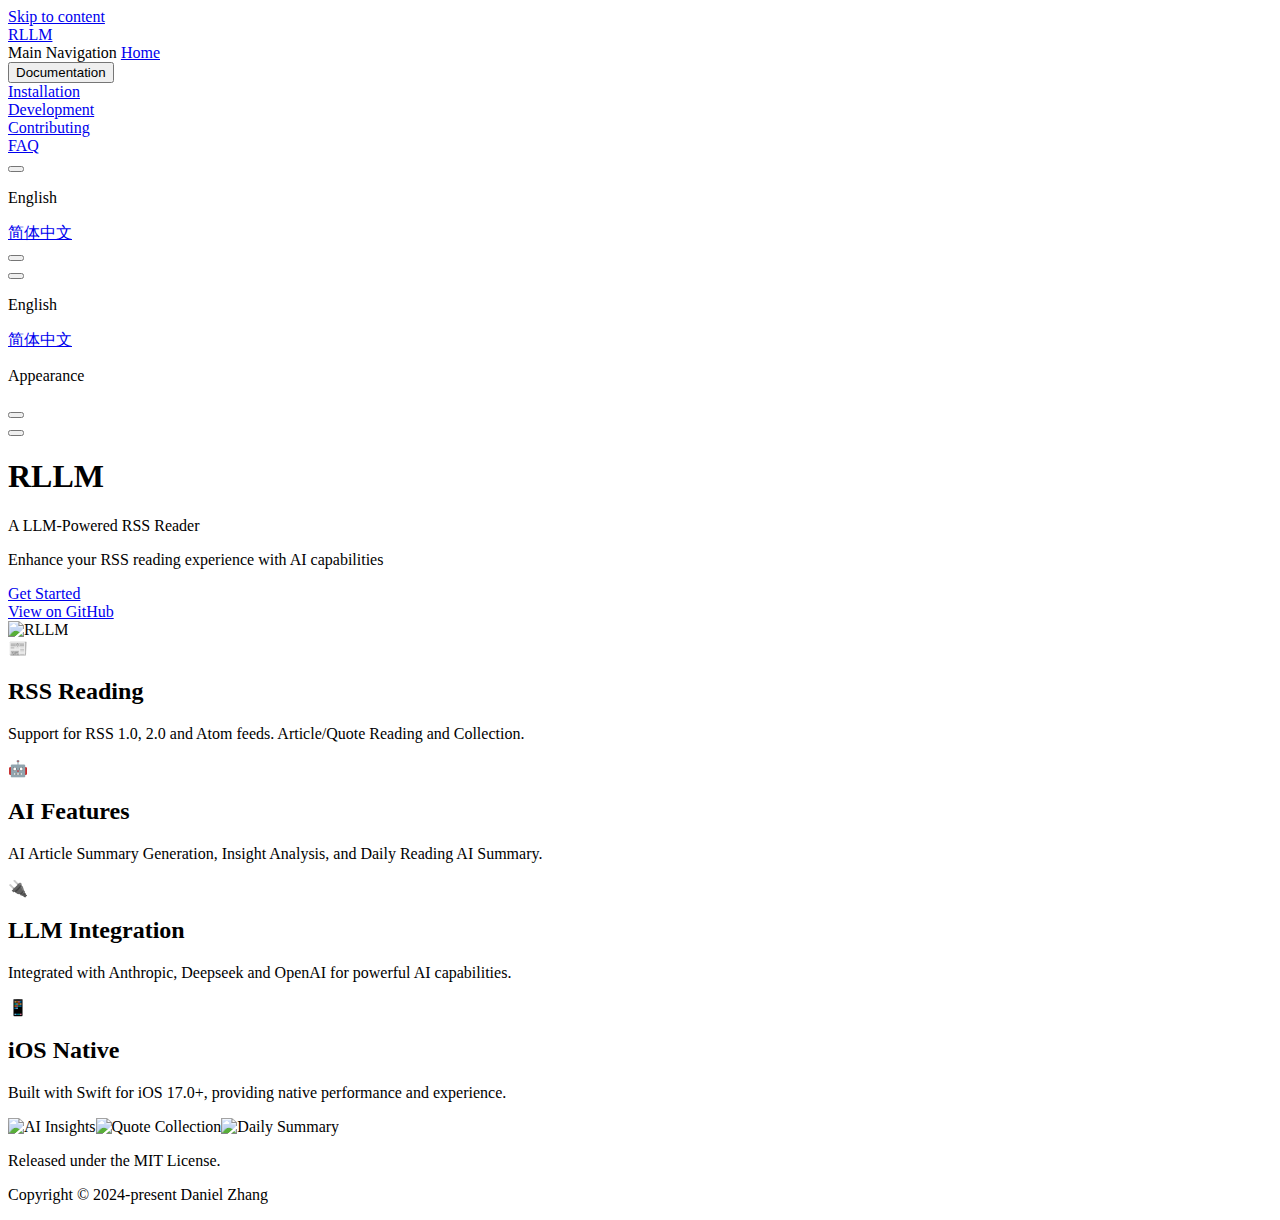
==== commit 2a348a3a: "123" ====
--- a/index.html
+++ b/index.html
@@ -6,21 +6,21 @@
     <title>RLLM</title>
     <meta name="description" content="A LLM-Powered RSS Reader">
     <meta name="generator" content="VitePress v1.5.0">
-    <link rel="preload stylesheet" href="/assets/style.CeRYndDk.css" as="style">
-    <link rel="preload stylesheet" href="/vp-icons.css" as="style">
+    <link rel="preload stylesheet" href="/RLLM-website/assets/style.B9D2WgJ1.css" as="style">
+    <link rel="preload stylesheet" href="/RLLM-website/vp-icons.css" as="style">
     
-    <script type="module" src="/assets/app.BVf4Cn9A.js"></script>
-    <link rel="preload" href="/assets/inter-roman-latin.Di8DUHzh.woff2" as="font" type="font/woff2" crossorigin="">
-    <link rel="modulepreload" href="/assets/chunks/theme.BiLaxUIJ.js">
-    <link rel="modulepreload" href="/assets/chunks/framework.P9qPzDnn.js">
-    <link rel="modulepreload" href="/assets/chunks/screenshot3.DSwbtHrI.js">
-    <link rel="modulepreload" href="/assets/index.md.C6zZKuTl.lean.js">
+    <script type="module" src="/RLLM-website/assets/app._rAN2HDy.js"></script>
+    <link rel="preload" href="/RLLM-website/assets/inter-roman-latin.Di8DUHzh.woff2" as="font" type="font/woff2" crossorigin="">
+    <link rel="modulepreload" href="/RLLM-website/assets/chunks/theme.B-Xo_u0g.js">
+    <link rel="modulepreload" href="/RLLM-website/assets/chunks/framework.yni0l-uM.js">
+    <link rel="modulepreload" href="/RLLM-website/assets/chunks/screenshot3.BzMy5iD_.js">
+    <link rel="modulepreload" href="/RLLM-website/assets/index.md.CbAAfJ-Q.lean.js">
     <script id="check-dark-mode">(()=>{const e=localStorage.getItem("vitepress-theme-appearance")||"auto",a=window.matchMedia("(prefers-color-scheme: dark)").matches;(!e||e==="auto"?a:e==="dark")&&document.documentElement.classList.add("dark")})();</script>
     <script id="check-mac-os">document.documentElement.classList.toggle("mac",/Mac|iPhone|iPod|iPad/i.test(navigator.platform));</script>
   </head>
   <body>
-    <div id="app"><div class="Layout" data-v-d8b57b2d><!--[--><!--]--><!--[--><span tabindex="-1" data-v-c8291ffa></span><a href="#VPContent" class="VPSkipLink visually-hidden" data-v-c8291ffa> Skip to content </a><!--]--><!----><header class="VPNav" data-v-d8b57b2d data-v-7ad780c2><div class="VPNavBar" data-v-7ad780c2 data-v-9fd4d1dd><div class="wrapper" data-v-9fd4d1dd><div class="container" data-v-9fd4d1dd><div class="title" data-v-9fd4d1dd><div class="VPNavBarTitle" data-v-9fd4d1dd data-v-9f43907a><a class="title" href="/" data-v-9f43907a><!--[--><!--]--><!--[--><!--[--><!--[--><img class="VPImage dark logo" src="/images/icon_dark.png" alt data-v-ab19afbb><!--]--><!--[--><img class="VPImage light logo" src="/images/icon.png" alt data-v-ab19afbb><!--]--><!--]--><!--]--><span data-v-9f43907a>RLLM</span><!--[--><!--]--></a></div></div><div class="content" data-v-9fd4d1dd><div class="content-body" data-v-9fd4d1dd><!--[--><!--]--><div class="VPNavBarSearch search" data-v-9fd4d1dd><!----></div><nav aria-labelledby="main-nav-aria-label" class="VPNavBarMenu menu" data-v-9fd4d1dd data-v-afb2845e><span id="main-nav-aria-label" class="visually-hidden" data-v-afb2845e> Main Navigation </span><!--[--><!--[--><a class="VPLink link VPNavBarMenuLink active" href="/" tabindex="0" data-v-afb2845e data-v-815115f5><!--[--><span data-v-815115f5>Home</span><!--]--></a><!--]--><!--[--><div class="VPFlyout VPNavBarMenuGroup" data-v-afb2845e data-v-bfe7971f><button type="button" class="button" aria-haspopup="true" aria-expanded="false" data-v-bfe7971f><span class="text" data-v-bfe7971f><!----><span data-v-bfe7971f>Documentation</span><span class="vpi-chevron-down text-icon" data-v-bfe7971f></span></span></button><div class="menu" data-v-bfe7971f><div class="VPMenu" data-v-bfe7971f data-v-20ed86d6><div class="items" data-v-20ed86d6><!--[--><!--[--><div class="VPMenuLink" data-v-20ed86d6 data-v-7eeeb2dc><a class="VPLink link" href="/guide/installation.html" data-v-7eeeb2dc><!--[--><span data-v-7eeeb2dc>Installation</span><!--]--></a></div><!--]--><!--[--><div class="VPMenuLink" data-v-20ed86d6 data-v-7eeeb2dc><a class="VPLink link" href="/guide/development.html" data-v-7eeeb2dc><!--[--><span data-v-7eeeb2dc>Development</span><!--]--></a></div><!--]--><!--[--><div class="VPMenuLink" data-v-20ed86d6 data-v-7eeeb2dc><a class="VPLink link" href="/guide/contributing.html" data-v-7eeeb2dc><!--[--><span data-v-7eeeb2dc>Contributing</span><!--]--></a></div><!--]--><!--[--><div class="VPMenuLink" data-v-20ed86d6 data-v-7eeeb2dc><a class="VPLink link" href="/guide/faq.html" data-v-7eeeb2dc><!--[--><span data-v-7eeeb2dc>FAQ</span><!--]--></a></div><!--]--><!--]--></div><!--[--><!--]--></div></div></div><!--]--><!--]--></nav><div class="VPFlyout VPNavBarTranslations translations" data-v-9fd4d1dd data-v-acee064b data-v-bfe7971f><button type="button" class="button" aria-haspopup="true" aria-expanded="false" aria-label="Change language" data-v-bfe7971f><span class="text" data-v-bfe7971f><span class="vpi-languages option-icon" data-v-bfe7971f></span><!----><span class="vpi-chevron-down text-icon" data-v-bfe7971f></span></span></button><div class="menu" data-v-bfe7971f><div class="VPMenu" data-v-bfe7971f data-v-20ed86d6><!----><!--[--><!--[--><div class="items" data-v-acee064b><p class="title" data-v-acee064b>English</p><!--[--><div class="VPMenuLink" data-v-acee064b data-v-7eeeb2dc><a class="VPLink link" href="/zh/" data-v-7eeeb2dc><!--[--><span data-v-7eeeb2dc>简体中文</span><!--]--></a></div><!--]--></div><!--]--><!--]--></div></div></div><div class="VPNavBarAppearance appearance" data-v-9fd4d1dd data-v-3f90c1a5><button class="VPSwitch VPSwitchAppearance" type="button" role="switch" title aria-checked="false" data-v-3f90c1a5 data-v-be9742d9 data-v-b4ccac88><span class="check" data-v-b4ccac88><span class="icon" data-v-b4ccac88><!--[--><span class="vpi-sun sun" data-v-be9742d9></span><span class="vpi-moon moon" data-v-be9742d9></span><!--]--></span></span></button></div><div class="VPSocialLinks VPNavBarSocialLinks social-links" data-v-9fd4d1dd data-v-ef6192dc data-v-e71e869c><!--[--><a class="VPSocialLink no-icon" href="https://github.com/DanielZhangyc/RLLM" aria-label="github" target="_blank" rel="noopener" data-v-e71e869c data-v-60a9a2d3><span class="vpi-social-github"></span></a><!--]--></div><div class="VPFlyout VPNavBarExtra extra" data-v-9fd4d1dd data-v-f953d92f data-v-bfe7971f><button type="button" class="button" aria-haspopup="true" aria-expanded="false" aria-label="extra navigation" data-v-bfe7971f><span class="vpi-more-horizontal icon" data-v-bfe7971f></span></button><div class="menu" data-v-bfe7971f><div class="VPMenu" data-v-bfe7971f data-v-20ed86d6><!----><!--[--><!--[--><div class="group translations" data-v-f953d92f><p class="trans-title" data-v-f953d92f>English</p><!--[--><div class="VPMenuLink" data-v-f953d92f data-v-7eeeb2dc><a class="VPLink link" href="/zh/" data-v-7eeeb2dc><!--[--><span data-v-7eeeb2dc>简体中文</span><!--]--></a></div><!--]--></div><div class="group" data-v-f953d92f><div class="item appearance" data-v-f953d92f><p class="label" data-v-f953d92f>Appearance</p><div class="appearance-action" data-v-f953d92f><button class="VPSwitch VPSwitchAppearance" type="button" role="switch" title aria-checked="false" data-v-f953d92f data-v-be9742d9 data-v-b4ccac88><span class="check" data-v-b4ccac88><span class="icon" data-v-b4ccac88><!--[--><span class="vpi-sun sun" data-v-be9742d9></span><span class="vpi-moon moon" data-v-be9742d9></span><!--]--></span></span></button></div></div></div><div class="group" data-v-f953d92f><div class="item social-links" data-v-f953d92f><div class="VPSocialLinks social-links-list" data-v-f953d92f data-v-e71e869c><!--[--><a class="VPSocialLink no-icon" href="https://github.com/DanielZhangyc/RLLM" aria-label="github" target="_blank" rel="noopener" data-v-e71e869c data-v-60a9a2d3><span class="vpi-social-github"></span></a><!--]--></div></div></div><!--]--><!--]--></div></div></div><!--[--><!--]--><button type="button" class="VPNavBarHamburger hamburger" aria-label="mobile navigation" aria-expanded="false" aria-controls="VPNavScreen" data-v-9fd4d1dd data-v-6bee1efd><span class="container" data-v-6bee1efd><span class="top" data-v-6bee1efd></span><span class="middle" data-v-6bee1efd></span><span class="bottom" data-v-6bee1efd></span></span></button></div></div></div></div><div class="divider" data-v-9fd4d1dd><div class="divider-line" data-v-9fd4d1dd></div></div></div><!----></header><!----><!----><div class="VPContent is-home" id="VPContent" data-v-d8b57b2d data-v-9a6c75ad><div class="VPHome" data-v-9a6c75ad data-v-07b1ad08><!--[--><!--]--><div class="VPHero has-image VPHomeHero" data-v-07b1ad08 data-v-b10c5094><div class="container" data-v-b10c5094><div class="main" data-v-b10c5094><!--[--><!--]--><!--[--><h1 class="name" data-v-b10c5094><span class="clip" data-v-b10c5094>RLLM</span></h1><p class="text" data-v-b10c5094>A LLM-Powered RSS Reader</p><p class="tagline" data-v-b10c5094>Enhance your RSS reading experience with AI capabilities</p><!--]--><!--[--><!--]--><div class="actions" data-v-b10c5094><!--[--><div class="action" data-v-b10c5094><a class="VPButton medium brand" href="/guide/installation.html" data-v-b10c5094 data-v-93dc4167>Get Started</a></div><div class="action" data-v-b10c5094><a class="VPButton medium alt" href="https://github.com/DanielZhangyc/RLLM" target="_blank" rel="noreferrer" data-v-b10c5094 data-v-93dc4167>View on GitHub</a></div><!--]--></div><!--[--><!--]--></div><div class="image" data-v-b10c5094><div class="image-container" data-v-b10c5094><div class="image-bg" data-v-b10c5094></div><!--[--><!--[--><img class="VPImage image-src" src="/images/icon.png" alt="RLLM" data-v-ab19afbb><!--]--><!--]--></div></div></div></div><!--[--><!--]--><!--[--><!--]--><div class="VPFeatures VPHomeFeatures" data-v-07b1ad08 data-v-b1eea84a><div class="container" data-v-b1eea84a><div class="items" data-v-b1eea84a><!--[--><div class="grid-4 item" data-v-b1eea84a><div class="VPLink no-icon VPFeature" data-v-b1eea84a data-v-bd37d1a2><!--[--><article class="box" data-v-bd37d1a2><div class="icon" data-v-bd37d1a2>📰</div><h2 class="title" data-v-bd37d1a2>RSS Reading</h2><p class="details" data-v-bd37d1a2>Support for RSS 1.0, 2.0 and Atom feeds. Article/Quote Reading and Collection.</p><!----></article><!--]--></div></div><div class="grid-4 item" data-v-b1eea84a><div class="VPLink no-icon VPFeature" data-v-b1eea84a data-v-bd37d1a2><!--[--><article class="box" data-v-bd37d1a2><div class="icon" data-v-bd37d1a2>🤖</div><h2 class="title" data-v-bd37d1a2>AI Features</h2><p class="details" data-v-bd37d1a2>AI Article Summary Generation, Insight Analysis, and Daily Reading AI Summary.</p><!----></article><!--]--></div></div><div class="grid-4 item" data-v-b1eea84a><div class="VPLink no-icon VPFeature" data-v-b1eea84a data-v-bd37d1a2><!--[--><article class="box" data-v-bd37d1a2><div class="icon" data-v-bd37d1a2>🔌</div><h2 class="title" data-v-bd37d1a2>LLM Integration</h2><p class="details" data-v-bd37d1a2>Integrated with Anthropic, Deepseek and OpenAI for powerful AI capabilities.</p><!----></article><!--]--></div></div><div class="grid-4 item" data-v-b1eea84a><div class="VPLink no-icon VPFeature" data-v-b1eea84a data-v-bd37d1a2><!--[--><article class="box" data-v-bd37d1a2><div class="icon" data-v-bd37d1a2>📱</div><h2 class="title" data-v-bd37d1a2>iOS Native</h2><p class="details" data-v-bd37d1a2>Built with Swift for iOS 17.0+, providing native performance and experience.</p><!----></article><!--]--></div></div><!--]--></div></div></div><!--[--><!--]--><div class="vp-doc container" style="" data-v-07b1ad08 data-v-c141a4bd><!--[--><div style="position:relative;" data-v-07b1ad08><div><div class="screenshots"><img src="/images/screenshot1.png" alt="AI Insights"><img src="/images/screenshot2.png" alt="Quote Collection"><img src="/images/screenshot3.png" alt="Daily Summary"></div></div></div><!--]--></div></div></div><footer class="VPFooter" data-v-d8b57b2d data-v-566314d4><div class="container" data-v-566314d4><p class="message" data-v-566314d4>Released under the MIT License.</p><p class="copyright" data-v-566314d4>Copyright © 2024-present Daniel Zhang</p></div></footer><!--[--><!--]--></div></div>
-    <script>window.__VP_HASH_MAP__=JSON.parse("{\"guide_contributing.md\":\"BEStAheT\",\"guide_development.md\":\"CBvY2f9T\",\"guide_faq.md\":\"CPRUOdHU\",\"guide_installation.md\":\"BeMOd6na\",\"index.md\":\"C6zZKuTl\",\"zh_guide_contributing.md\":\"kDb6ntRq\",\"zh_guide_development.md\":\"BErxWu7p\",\"zh_guide_faq.md\":\"Bleex4-o\",\"zh_guide_installation.md\":\"Dw1jYGjD\",\"zh_index.md\":\"HV9Y0LuN\"}");window.__VP_SITE_DATA__=JSON.parse("{\"lang\":\"en-US\",\"dir\":\"ltr\",\"title\":\"RLLM\",\"description\":\"A LLM-Powered RSS Reader\",\"base\":\"/\",\"head\":[],\"router\":{\"prefetchLinks\":true},\"appearance\":true,\"themeConfig\":{\"logo\":{\"light\":\"/images/icon.png\",\"dark\":\"/images/icon_dark.png\"},\"socialLinks\":[{\"icon\":\"github\",\"link\":\"https://github.com/DanielZhangyc/RLLM\"}],\"footer\":{\"message\":\"Released under the MIT License.\",\"copyright\":\"Copyright © 2024-present Daniel Zhang\"}},\"locales\":{\"root\":{\"label\":\"English\",\"lang\":\"en\",\"themeConfig\":{\"nav\":[{\"text\":\"Home\",\"link\":\"/\"},{\"text\":\"Documentation\",\"items\":[{\"text\":\"Installation\",\"link\":\"/guide/installation\"},{\"text\":\"Development\",\"link\":\"/guide/development\"},{\"text\":\"Contributing\",\"link\":\"/guide/contributing\"},{\"text\":\"FAQ\",\"link\":\"/guide/faq\"}]}],\"sidebar\":{\"/guide/\":[{\"text\":\"Guide\",\"items\":[{\"text\":\"Installation\",\"link\":\"/guide/installation\"},{\"text\":\"Development\",\"link\":\"/guide/development\"},{\"text\":\"Contributing\",\"link\":\"/guide/contributing\"},{\"text\":\"FAQ\",\"link\":\"/guide/faq\"}]}]}}},\"zh\":{\"label\":\"简体中文\",\"lang\":\"zh-CN\",\"link\":\"/zh/\",\"themeConfig\":{\"nav\":[{\"text\":\"首页\",\"link\":\"/zh/\"},{\"text\":\"文档\",\"items\":[{\"text\":\"安装\",\"link\":\"/zh/guide/installation\"},{\"text\":\"开发\",\"link\":\"/zh/guide/development\"},{\"text\":\"贡献\",\"link\":\"/zh/guide/contributing\"},{\"text\":\"常见问题\",\"link\":\"/zh/guide/faq\"}]}],\"sidebar\":{\"/zh/guide/\":[{\"text\":\"指南\",\"items\":[{\"text\":\"安装\",\"link\":\"/zh/guide/installation\"},{\"text\":\"开发\",\"link\":\"/zh/guide/development\"},{\"text\":\"贡献\",\"link\":\"/zh/guide/contributing\"},{\"text\":\"常见问题\",\"link\":\"/zh/guide/faq\"}]}]}}}},\"scrollOffset\":134,\"cleanUrls\":false}");</script>
+    <div id="app"><div class="Layout" data-v-d8b57b2d><!--[--><!--]--><!--[--><span tabindex="-1" data-v-c8291ffa></span><a href="#VPContent" class="VPSkipLink visually-hidden" data-v-c8291ffa> Skip to content </a><!--]--><!----><header class="VPNav" data-v-d8b57b2d data-v-7ad780c2><div class="VPNavBar" data-v-7ad780c2 data-v-9fd4d1dd><div class="wrapper" data-v-9fd4d1dd><div class="container" data-v-9fd4d1dd><div class="title" data-v-9fd4d1dd><div class="VPNavBarTitle" data-v-9fd4d1dd data-v-9f43907a><a class="title" href="/RLLM-website/" data-v-9f43907a><!--[--><!--]--><!--[--><!--[--><!--[--><img class="VPImage dark logo" src="/RLLM-website/images/icon_dark.png" alt data-v-ab19afbb><!--]--><!--[--><img class="VPImage light logo" src="/RLLM-website/images/icon.png" alt data-v-ab19afbb><!--]--><!--]--><!--]--><span data-v-9f43907a>RLLM</span><!--[--><!--]--></a></div></div><div class="content" data-v-9fd4d1dd><div class="content-body" data-v-9fd4d1dd><!--[--><!--]--><div class="VPNavBarSearch search" data-v-9fd4d1dd><!----></div><nav aria-labelledby="main-nav-aria-label" class="VPNavBarMenu menu" data-v-9fd4d1dd data-v-afb2845e><span id="main-nav-aria-label" class="visually-hidden" data-v-afb2845e> Main Navigation </span><!--[--><!--[--><a class="VPLink link VPNavBarMenuLink active" href="/RLLM-website/" tabindex="0" data-v-afb2845e data-v-815115f5><!--[--><span data-v-815115f5>Home</span><!--]--></a><!--]--><!--[--><div class="VPFlyout VPNavBarMenuGroup" data-v-afb2845e data-v-bfe7971f><button type="button" class="button" aria-haspopup="true" aria-expanded="false" data-v-bfe7971f><span class="text" data-v-bfe7971f><!----><span data-v-bfe7971f>Documentation</span><span class="vpi-chevron-down text-icon" data-v-bfe7971f></span></span></button><div class="menu" data-v-bfe7971f><div class="VPMenu" data-v-bfe7971f data-v-20ed86d6><div class="items" data-v-20ed86d6><!--[--><!--[--><div class="VPMenuLink" data-v-20ed86d6 data-v-7eeeb2dc><a class="VPLink link" href="/RLLM-website/guide/installation.html" data-v-7eeeb2dc><!--[--><span data-v-7eeeb2dc>Installation</span><!--]--></a></div><!--]--><!--[--><div class="VPMenuLink" data-v-20ed86d6 data-v-7eeeb2dc><a class="VPLink link" href="/RLLM-website/guide/development.html" data-v-7eeeb2dc><!--[--><span data-v-7eeeb2dc>Development</span><!--]--></a></div><!--]--><!--[--><div class="VPMenuLink" data-v-20ed86d6 data-v-7eeeb2dc><a class="VPLink link" href="/RLLM-website/guide/contributing.html" data-v-7eeeb2dc><!--[--><span data-v-7eeeb2dc>Contributing</span><!--]--></a></div><!--]--><!--[--><div class="VPMenuLink" data-v-20ed86d6 data-v-7eeeb2dc><a class="VPLink link" href="/RLLM-website/guide/faq.html" data-v-7eeeb2dc><!--[--><span data-v-7eeeb2dc>FAQ</span><!--]--></a></div><!--]--><!--]--></div><!--[--><!--]--></div></div></div><!--]--><!--]--></nav><div class="VPFlyout VPNavBarTranslations translations" data-v-9fd4d1dd data-v-acee064b data-v-bfe7971f><button type="button" class="button" aria-haspopup="true" aria-expanded="false" aria-label="Change language" data-v-bfe7971f><span class="text" data-v-bfe7971f><span class="vpi-languages option-icon" data-v-bfe7971f></span><!----><span class="vpi-chevron-down text-icon" data-v-bfe7971f></span></span></button><div class="menu" data-v-bfe7971f><div class="VPMenu" data-v-bfe7971f data-v-20ed86d6><!----><!--[--><!--[--><div class="items" data-v-acee064b><p class="title" data-v-acee064b>English</p><!--[--><div class="VPMenuLink" data-v-acee064b data-v-7eeeb2dc><a class="VPLink link" href="/RLLM-website/zh/" data-v-7eeeb2dc><!--[--><span data-v-7eeeb2dc>简体中文</span><!--]--></a></div><!--]--></div><!--]--><!--]--></div></div></div><div class="VPNavBarAppearance appearance" data-v-9fd4d1dd data-v-3f90c1a5><button class="VPSwitch VPSwitchAppearance" type="button" role="switch" title aria-checked="false" data-v-3f90c1a5 data-v-be9742d9 data-v-b4ccac88><span class="check" data-v-b4ccac88><span class="icon" data-v-b4ccac88><!--[--><span class="vpi-sun sun" data-v-be9742d9></span><span class="vpi-moon moon" data-v-be9742d9></span><!--]--></span></span></button></div><div class="VPSocialLinks VPNavBarSocialLinks social-links" data-v-9fd4d1dd data-v-ef6192dc data-v-e71e869c><!--[--><a class="VPSocialLink no-icon" href="https://github.com/DanielZhangyc/RLLM" aria-label="github" target="_blank" rel="noopener" data-v-e71e869c data-v-60a9a2d3><span class="vpi-social-github"></span></a><!--]--></div><div class="VPFlyout VPNavBarExtra extra" data-v-9fd4d1dd data-v-f953d92f data-v-bfe7971f><button type="button" class="button" aria-haspopup="true" aria-expanded="false" aria-label="extra navigation" data-v-bfe7971f><span class="vpi-more-horizontal icon" data-v-bfe7971f></span></button><div class="menu" data-v-bfe7971f><div class="VPMenu" data-v-bfe7971f data-v-20ed86d6><!----><!--[--><!--[--><div class="group translations" data-v-f953d92f><p class="trans-title" data-v-f953d92f>English</p><!--[--><div class="VPMenuLink" data-v-f953d92f data-v-7eeeb2dc><a class="VPLink link" href="/RLLM-website/zh/" data-v-7eeeb2dc><!--[--><span data-v-7eeeb2dc>简体中文</span><!--]--></a></div><!--]--></div><div class="group" data-v-f953d92f><div class="item appearance" data-v-f953d92f><p class="label" data-v-f953d92f>Appearance</p><div class="appearance-action" data-v-f953d92f><button class="VPSwitch VPSwitchAppearance" type="button" role="switch" title aria-checked="false" data-v-f953d92f data-v-be9742d9 data-v-b4ccac88><span class="check" data-v-b4ccac88><span class="icon" data-v-b4ccac88><!--[--><span class="vpi-sun sun" data-v-be9742d9></span><span class="vpi-moon moon" data-v-be9742d9></span><!--]--></span></span></button></div></div></div><div class="group" data-v-f953d92f><div class="item social-links" data-v-f953d92f><div class="VPSocialLinks social-links-list" data-v-f953d92f data-v-e71e869c><!--[--><a class="VPSocialLink no-icon" href="https://github.com/DanielZhangyc/RLLM" aria-label="github" target="_blank" rel="noopener" data-v-e71e869c data-v-60a9a2d3><span class="vpi-social-github"></span></a><!--]--></div></div></div><!--]--><!--]--></div></div></div><!--[--><!--]--><button type="button" class="VPNavBarHamburger hamburger" aria-label="mobile navigation" aria-expanded="false" aria-controls="VPNavScreen" data-v-9fd4d1dd data-v-6bee1efd><span class="container" data-v-6bee1efd><span class="top" data-v-6bee1efd></span><span class="middle" data-v-6bee1efd></span><span class="bottom" data-v-6bee1efd></span></span></button></div></div></div></div><div class="divider" data-v-9fd4d1dd><div class="divider-line" data-v-9fd4d1dd></div></div></div><!----></header><!----><!----><div class="VPContent is-home" id="VPContent" data-v-d8b57b2d data-v-9a6c75ad><div class="VPHome" data-v-9a6c75ad data-v-07b1ad08><!--[--><!--]--><div class="VPHero has-image VPHomeHero" data-v-07b1ad08 data-v-b10c5094><div class="container" data-v-b10c5094><div class="main" data-v-b10c5094><!--[--><!--]--><!--[--><h1 class="name" data-v-b10c5094><span class="clip" data-v-b10c5094>RLLM</span></h1><p class="text" data-v-b10c5094>A LLM-Powered RSS Reader</p><p class="tagline" data-v-b10c5094>Enhance your RSS reading experience with AI capabilities</p><!--]--><!--[--><!--]--><div class="actions" data-v-b10c5094><!--[--><div class="action" data-v-b10c5094><a class="VPButton medium brand" href="/RLLM-website/guide/installation.html" data-v-b10c5094 data-v-93dc4167>Get Started</a></div><div class="action" data-v-b10c5094><a class="VPButton medium alt" href="https://github.com/DanielZhangyc/RLLM" target="_blank" rel="noreferrer" data-v-b10c5094 data-v-93dc4167>View on GitHub</a></div><!--]--></div><!--[--><!--]--></div><div class="image" data-v-b10c5094><div class="image-container" data-v-b10c5094><div class="image-bg" data-v-b10c5094></div><!--[--><!--[--><img class="VPImage image-src" src="/RLLM-website/images/icon.png" alt="RLLM" data-v-ab19afbb><!--]--><!--]--></div></div></div></div><!--[--><!--]--><!--[--><!--]--><div class="VPFeatures VPHomeFeatures" data-v-07b1ad08 data-v-b1eea84a><div class="container" data-v-b1eea84a><div class="items" data-v-b1eea84a><!--[--><div class="grid-4 item" data-v-b1eea84a><div class="VPLink no-icon VPFeature" data-v-b1eea84a data-v-bd37d1a2><!--[--><article class="box" data-v-bd37d1a2><div class="icon" data-v-bd37d1a2>📰</div><h2 class="title" data-v-bd37d1a2>RSS Reading</h2><p class="details" data-v-bd37d1a2>Support for RSS 1.0, 2.0 and Atom feeds. Article/Quote Reading and Collection.</p><!----></article><!--]--></div></div><div class="grid-4 item" data-v-b1eea84a><div class="VPLink no-icon VPFeature" data-v-b1eea84a data-v-bd37d1a2><!--[--><article class="box" data-v-bd37d1a2><div class="icon" data-v-bd37d1a2>🤖</div><h2 class="title" data-v-bd37d1a2>AI Features</h2><p class="details" data-v-bd37d1a2>AI Article Summary Generation, Insight Analysis, and Daily Reading AI Summary.</p><!----></article><!--]--></div></div><div class="grid-4 item" data-v-b1eea84a><div class="VPLink no-icon VPFeature" data-v-b1eea84a data-v-bd37d1a2><!--[--><article class="box" data-v-bd37d1a2><div class="icon" data-v-bd37d1a2>🔌</div><h2 class="title" data-v-bd37d1a2>LLM Integration</h2><p class="details" data-v-bd37d1a2>Integrated with Anthropic, Deepseek and OpenAI for powerful AI capabilities.</p><!----></article><!--]--></div></div><div class="grid-4 item" data-v-b1eea84a><div class="VPLink no-icon VPFeature" data-v-b1eea84a data-v-bd37d1a2><!--[--><article class="box" data-v-bd37d1a2><div class="icon" data-v-bd37d1a2>📱</div><h2 class="title" data-v-bd37d1a2>iOS Native</h2><p class="details" data-v-bd37d1a2>Built with Swift for iOS 17.0+, providing native performance and experience.</p><!----></article><!--]--></div></div><!--]--></div></div></div><!--[--><!--]--><div class="vp-doc container" style="" data-v-07b1ad08 data-v-c141a4bd><!--[--><div style="position:relative;" data-v-07b1ad08><div><div class="screenshots"><img src="/RLLM-website/images/screenshot1.png" alt="AI Insights"><img src="/RLLM-website/images/screenshot2.png" alt="Quote Collection"><img src="/RLLM-website/images/screenshot3.png" alt="Daily Summary"></div></div></div><!--]--></div></div></div><footer class="VPFooter" data-v-d8b57b2d data-v-566314d4><div class="container" data-v-566314d4><p class="message" data-v-566314d4>Released under the MIT License.</p><p class="copyright" data-v-566314d4>Copyright © 2024-present Daniel Zhang</p></div></footer><!--[--><!--]--></div></div>
+    <script>window.__VP_HASH_MAP__=JSON.parse("{\"guide_contributing.md\":\"DPjAP-cl\",\"guide_development.md\":\"ah-sNImX\",\"guide_faq.md\":\"DbF_xoam\",\"guide_installation.md\":\"DjlTvQW-\",\"index.md\":\"CbAAfJ-Q\",\"zh_guide_contributing.md\":\"D9YBsJ_X\",\"zh_guide_development.md\":\"OCFSxTz1\",\"zh_guide_faq.md\":\"D7RlYJu_\",\"zh_guide_installation.md\":\"BoG_G7aT\",\"zh_index.md\":\"Bvrq57uu\"}");window.__VP_SITE_DATA__=JSON.parse("{\"lang\":\"en-US\",\"dir\":\"ltr\",\"title\":\"RLLM\",\"description\":\"A LLM-Powered RSS Reader\",\"base\":\"/RLLM-website/\",\"head\":[],\"router\":{\"prefetchLinks\":true},\"appearance\":true,\"themeConfig\":{\"logo\":{\"light\":\"/images/icon.png\",\"dark\":\"/images/icon_dark.png\"},\"socialLinks\":[{\"icon\":\"github\",\"link\":\"https://github.com/DanielZhangyc/RLLM\"}],\"footer\":{\"message\":\"Released under the MIT License.\",\"copyright\":\"Copyright © 2024-present Daniel Zhang\"}},\"locales\":{\"root\":{\"label\":\"English\",\"lang\":\"en\",\"themeConfig\":{\"nav\":[{\"text\":\"Home\",\"link\":\"/\"},{\"text\":\"Documentation\",\"items\":[{\"text\":\"Installation\",\"link\":\"/guide/installation\"},{\"text\":\"Development\",\"link\":\"/guide/development\"},{\"text\":\"Contributing\",\"link\":\"/guide/contributing\"},{\"text\":\"FAQ\",\"link\":\"/guide/faq\"}]}],\"sidebar\":{\"/guide/\":[{\"text\":\"Guide\",\"items\":[{\"text\":\"Installation\",\"link\":\"/guide/installation\"},{\"text\":\"Development\",\"link\":\"/guide/development\"},{\"text\":\"Contributing\",\"link\":\"/guide/contributing\"},{\"text\":\"FAQ\",\"link\":\"/guide/faq\"}]}]}}},\"zh\":{\"label\":\"简体中文\",\"lang\":\"zh-CN\",\"link\":\"/zh/\",\"themeConfig\":{\"nav\":[{\"text\":\"首页\",\"link\":\"/zh/\"},{\"text\":\"文档\",\"items\":[{\"text\":\"安装\",\"link\":\"/zh/guide/installation\"},{\"text\":\"开发\",\"link\":\"/zh/guide/development\"},{\"text\":\"贡献\",\"link\":\"/zh/guide/contributing\"},{\"text\":\"常见问题\",\"link\":\"/zh/guide/faq\"}]}],\"sidebar\":{\"/zh/guide/\":[{\"text\":\"指南\",\"items\":[{\"text\":\"安装\",\"link\":\"/zh/guide/installation\"},{\"text\":\"开发\",\"link\":\"/zh/guide/development\"},{\"text\":\"贡献\",\"link\":\"/zh/guide/contributing\"},{\"text\":\"常见问题\",\"link\":\"/zh/guide/faq\"}]}]}}}},\"scrollOffset\":134,\"cleanUrls\":false}");</script>
     
   </body>
 </html>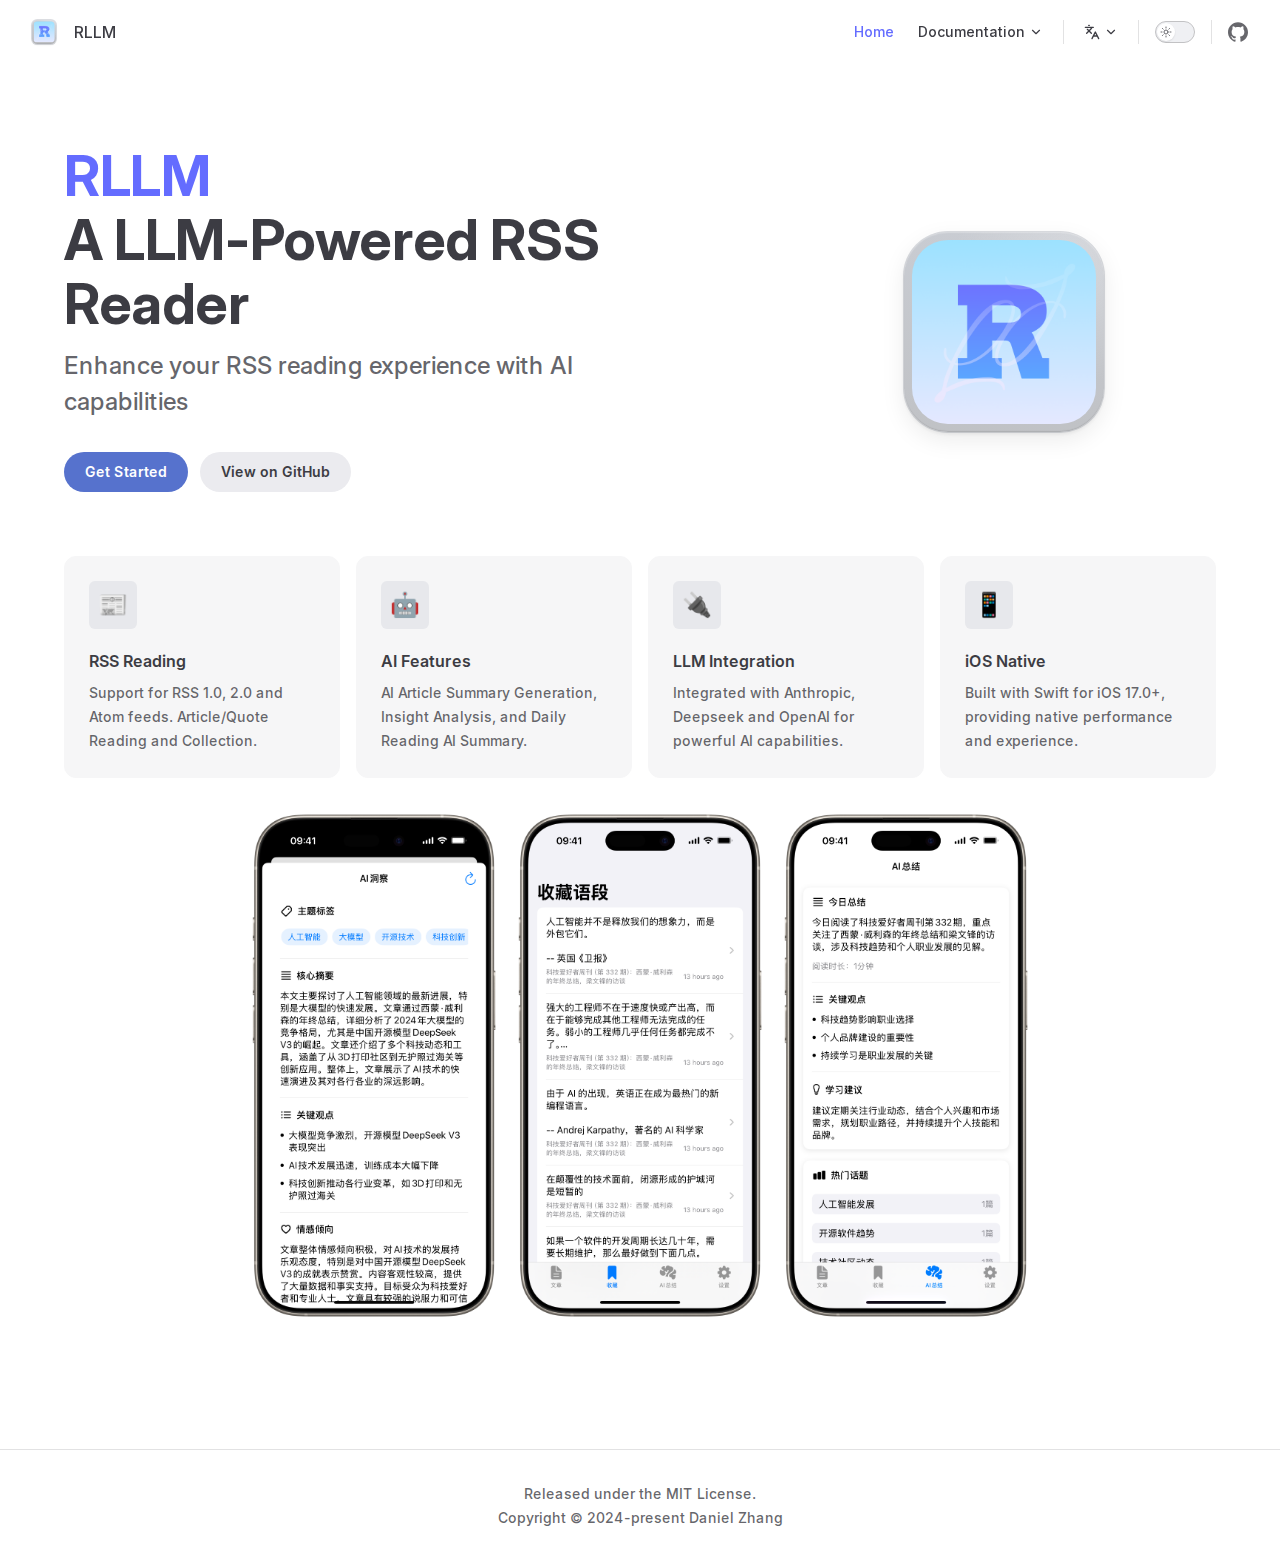
==== commit 02adf0c0: "123" ====
--- a/index.html
+++ b/index.html
@@ -6,21 +6,21 @@
     <title>RLLM</title>
     <meta name="description" content="A LLM-Powered RSS Reader">
     <meta name="generator" content="VitePress v1.5.0">
-    <link rel="preload stylesheet" href="/RLLM-website/assets/style.B9D2WgJ1.css" as="style">
-    <link rel="preload stylesheet" href="/RLLM-website/vp-icons.css" as="style">
+    <link rel="preload stylesheet" href="/assets/style.CeRYndDk.css" as="style">
+    <link rel="preload stylesheet" href="/vp-icons.css" as="style">
     
-    <script type="module" src="/RLLM-website/assets/app._rAN2HDy.js"></script>
-    <link rel="preload" href="/RLLM-website/assets/inter-roman-latin.Di8DUHzh.woff2" as="font" type="font/woff2" crossorigin="">
-    <link rel="modulepreload" href="/RLLM-website/assets/chunks/theme.B-Xo_u0g.js">
-    <link rel="modulepreload" href="/RLLM-website/assets/chunks/framework.yni0l-uM.js">
-    <link rel="modulepreload" href="/RLLM-website/assets/chunks/screenshot3.BzMy5iD_.js">
-    <link rel="modulepreload" href="/RLLM-website/assets/index.md.CbAAfJ-Q.lean.js">
+    <script type="module" src="/assets/app.BVf4Cn9A.js"></script>
+    <link rel="preload" href="/assets/inter-roman-latin.Di8DUHzh.woff2" as="font" type="font/woff2" crossorigin="">
+    <link rel="modulepreload" href="/assets/chunks/theme.BiLaxUIJ.js">
+    <link rel="modulepreload" href="/assets/chunks/framework.P9qPzDnn.js">
+    <link rel="modulepreload" href="/assets/chunks/screenshot3.DSwbtHrI.js">
+    <link rel="modulepreload" href="/assets/index.md.C6zZKuTl.lean.js">
     <script id="check-dark-mode">(()=>{const e=localStorage.getItem("vitepress-theme-appearance")||"auto",a=window.matchMedia("(prefers-color-scheme: dark)").matches;(!e||e==="auto"?a:e==="dark")&&document.documentElement.classList.add("dark")})();</script>
     <script id="check-mac-os">document.documentElement.classList.toggle("mac",/Mac|iPhone|iPod|iPad/i.test(navigator.platform));</script>
   </head>
   <body>
-    <div id="app"><div class="Layout" data-v-d8b57b2d><!--[--><!--]--><!--[--><span tabindex="-1" data-v-c8291ffa></span><a href="#VPContent" class="VPSkipLink visually-hidden" data-v-c8291ffa> Skip to content </a><!--]--><!----><header class="VPNav" data-v-d8b57b2d data-v-7ad780c2><div class="VPNavBar" data-v-7ad780c2 data-v-9fd4d1dd><div class="wrapper" data-v-9fd4d1dd><div class="container" data-v-9fd4d1dd><div class="title" data-v-9fd4d1dd><div class="VPNavBarTitle" data-v-9fd4d1dd data-v-9f43907a><a class="title" href="/RLLM-website/" data-v-9f43907a><!--[--><!--]--><!--[--><!--[--><!--[--><img class="VPImage dark logo" src="/RLLM-website/images/icon_dark.png" alt data-v-ab19afbb><!--]--><!--[--><img class="VPImage light logo" src="/RLLM-website/images/icon.png" alt data-v-ab19afbb><!--]--><!--]--><!--]--><span data-v-9f43907a>RLLM</span><!--[--><!--]--></a></div></div><div class="content" data-v-9fd4d1dd><div class="content-body" data-v-9fd4d1dd><!--[--><!--]--><div class="VPNavBarSearch search" data-v-9fd4d1dd><!----></div><nav aria-labelledby="main-nav-aria-label" class="VPNavBarMenu menu" data-v-9fd4d1dd data-v-afb2845e><span id="main-nav-aria-label" class="visually-hidden" data-v-afb2845e> Main Navigation </span><!--[--><!--[--><a class="VPLink link VPNavBarMenuLink active" href="/RLLM-website/" tabindex="0" data-v-afb2845e data-v-815115f5><!--[--><span data-v-815115f5>Home</span><!--]--></a><!--]--><!--[--><div class="VPFlyout VPNavBarMenuGroup" data-v-afb2845e data-v-bfe7971f><button type="button" class="button" aria-haspopup="true" aria-expanded="false" data-v-bfe7971f><span class="text" data-v-bfe7971f><!----><span data-v-bfe7971f>Documentation</span><span class="vpi-chevron-down text-icon" data-v-bfe7971f></span></span></button><div class="menu" data-v-bfe7971f><div class="VPMenu" data-v-bfe7971f data-v-20ed86d6><div class="items" data-v-20ed86d6><!--[--><!--[--><div class="VPMenuLink" data-v-20ed86d6 data-v-7eeeb2dc><a class="VPLink link" href="/RLLM-website/guide/installation.html" data-v-7eeeb2dc><!--[--><span data-v-7eeeb2dc>Installation</span><!--]--></a></div><!--]--><!--[--><div class="VPMenuLink" data-v-20ed86d6 data-v-7eeeb2dc><a class="VPLink link" href="/RLLM-website/guide/development.html" data-v-7eeeb2dc><!--[--><span data-v-7eeeb2dc>Development</span><!--]--></a></div><!--]--><!--[--><div class="VPMenuLink" data-v-20ed86d6 data-v-7eeeb2dc><a class="VPLink link" href="/RLLM-website/guide/contributing.html" data-v-7eeeb2dc><!--[--><span data-v-7eeeb2dc>Contributing</span><!--]--></a></div><!--]--><!--[--><div class="VPMenuLink" data-v-20ed86d6 data-v-7eeeb2dc><a class="VPLink link" href="/RLLM-website/guide/faq.html" data-v-7eeeb2dc><!--[--><span data-v-7eeeb2dc>FAQ</span><!--]--></a></div><!--]--><!--]--></div><!--[--><!--]--></div></div></div><!--]--><!--]--></nav><div class="VPFlyout VPNavBarTranslations translations" data-v-9fd4d1dd data-v-acee064b data-v-bfe7971f><button type="button" class="button" aria-haspopup="true" aria-expanded="false" aria-label="Change language" data-v-bfe7971f><span class="text" data-v-bfe7971f><span class="vpi-languages option-icon" data-v-bfe7971f></span><!----><span class="vpi-chevron-down text-icon" data-v-bfe7971f></span></span></button><div class="menu" data-v-bfe7971f><div class="VPMenu" data-v-bfe7971f data-v-20ed86d6><!----><!--[--><!--[--><div class="items" data-v-acee064b><p class="title" data-v-acee064b>English</p><!--[--><div class="VPMenuLink" data-v-acee064b data-v-7eeeb2dc><a class="VPLink link" href="/RLLM-website/zh/" data-v-7eeeb2dc><!--[--><span data-v-7eeeb2dc>简体中文</span><!--]--></a></div><!--]--></div><!--]--><!--]--></div></div></div><div class="VPNavBarAppearance appearance" data-v-9fd4d1dd data-v-3f90c1a5><button class="VPSwitch VPSwitchAppearance" type="button" role="switch" title aria-checked="false" data-v-3f90c1a5 data-v-be9742d9 data-v-b4ccac88><span class="check" data-v-b4ccac88><span class="icon" data-v-b4ccac88><!--[--><span class="vpi-sun sun" data-v-be9742d9></span><span class="vpi-moon moon" data-v-be9742d9></span><!--]--></span></span></button></div><div class="VPSocialLinks VPNavBarSocialLinks social-links" data-v-9fd4d1dd data-v-ef6192dc data-v-e71e869c><!--[--><a class="VPSocialLink no-icon" href="https://github.com/DanielZhangyc/RLLM" aria-label="github" target="_blank" rel="noopener" data-v-e71e869c data-v-60a9a2d3><span class="vpi-social-github"></span></a><!--]--></div><div class="VPFlyout VPNavBarExtra extra" data-v-9fd4d1dd data-v-f953d92f data-v-bfe7971f><button type="button" class="button" aria-haspopup="true" aria-expanded="false" aria-label="extra navigation" data-v-bfe7971f><span class="vpi-more-horizontal icon" data-v-bfe7971f></span></button><div class="menu" data-v-bfe7971f><div class="VPMenu" data-v-bfe7971f data-v-20ed86d6><!----><!--[--><!--[--><div class="group translations" data-v-f953d92f><p class="trans-title" data-v-f953d92f>English</p><!--[--><div class="VPMenuLink" data-v-f953d92f data-v-7eeeb2dc><a class="VPLink link" href="/RLLM-website/zh/" data-v-7eeeb2dc><!--[--><span data-v-7eeeb2dc>简体中文</span><!--]--></a></div><!--]--></div><div class="group" data-v-f953d92f><div class="item appearance" data-v-f953d92f><p class="label" data-v-f953d92f>Appearance</p><div class="appearance-action" data-v-f953d92f><button class="VPSwitch VPSwitchAppearance" type="button" role="switch" title aria-checked="false" data-v-f953d92f data-v-be9742d9 data-v-b4ccac88><span class="check" data-v-b4ccac88><span class="icon" data-v-b4ccac88><!--[--><span class="vpi-sun sun" data-v-be9742d9></span><span class="vpi-moon moon" data-v-be9742d9></span><!--]--></span></span></button></div></div></div><div class="group" data-v-f953d92f><div class="item social-links" data-v-f953d92f><div class="VPSocialLinks social-links-list" data-v-f953d92f data-v-e71e869c><!--[--><a class="VPSocialLink no-icon" href="https://github.com/DanielZhangyc/RLLM" aria-label="github" target="_blank" rel="noopener" data-v-e71e869c data-v-60a9a2d3><span class="vpi-social-github"></span></a><!--]--></div></div></div><!--]--><!--]--></div></div></div><!--[--><!--]--><button type="button" class="VPNavBarHamburger hamburger" aria-label="mobile navigation" aria-expanded="false" aria-controls="VPNavScreen" data-v-9fd4d1dd data-v-6bee1efd><span class="container" data-v-6bee1efd><span class="top" data-v-6bee1efd></span><span class="middle" data-v-6bee1efd></span><span class="bottom" data-v-6bee1efd></span></span></button></div></div></div></div><div class="divider" data-v-9fd4d1dd><div class="divider-line" data-v-9fd4d1dd></div></div></div><!----></header><!----><!----><div class="VPContent is-home" id="VPContent" data-v-d8b57b2d data-v-9a6c75ad><div class="VPHome" data-v-9a6c75ad data-v-07b1ad08><!--[--><!--]--><div class="VPHero has-image VPHomeHero" data-v-07b1ad08 data-v-b10c5094><div class="container" data-v-b10c5094><div class="main" data-v-b10c5094><!--[--><!--]--><!--[--><h1 class="name" data-v-b10c5094><span class="clip" data-v-b10c5094>RLLM</span></h1><p class="text" data-v-b10c5094>A LLM-Powered RSS Reader</p><p class="tagline" data-v-b10c5094>Enhance your RSS reading experience with AI capabilities</p><!--]--><!--[--><!--]--><div class="actions" data-v-b10c5094><!--[--><div class="action" data-v-b10c5094><a class="VPButton medium brand" href="/RLLM-website/guide/installation.html" data-v-b10c5094 data-v-93dc4167>Get Started</a></div><div class="action" data-v-b10c5094><a class="VPButton medium alt" href="https://github.com/DanielZhangyc/RLLM" target="_blank" rel="noreferrer" data-v-b10c5094 data-v-93dc4167>View on GitHub</a></div><!--]--></div><!--[--><!--]--></div><div class="image" data-v-b10c5094><div class="image-container" data-v-b10c5094><div class="image-bg" data-v-b10c5094></div><!--[--><!--[--><img class="VPImage image-src" src="/RLLM-website/images/icon.png" alt="RLLM" data-v-ab19afbb><!--]--><!--]--></div></div></div></div><!--[--><!--]--><!--[--><!--]--><div class="VPFeatures VPHomeFeatures" data-v-07b1ad08 data-v-b1eea84a><div class="container" data-v-b1eea84a><div class="items" data-v-b1eea84a><!--[--><div class="grid-4 item" data-v-b1eea84a><div class="VPLink no-icon VPFeature" data-v-b1eea84a data-v-bd37d1a2><!--[--><article class="box" data-v-bd37d1a2><div class="icon" data-v-bd37d1a2>📰</div><h2 class="title" data-v-bd37d1a2>RSS Reading</h2><p class="details" data-v-bd37d1a2>Support for RSS 1.0, 2.0 and Atom feeds. Article/Quote Reading and Collection.</p><!----></article><!--]--></div></div><div class="grid-4 item" data-v-b1eea84a><div class="VPLink no-icon VPFeature" data-v-b1eea84a data-v-bd37d1a2><!--[--><article class="box" data-v-bd37d1a2><div class="icon" data-v-bd37d1a2>🤖</div><h2 class="title" data-v-bd37d1a2>AI Features</h2><p class="details" data-v-bd37d1a2>AI Article Summary Generation, Insight Analysis, and Daily Reading AI Summary.</p><!----></article><!--]--></div></div><div class="grid-4 item" data-v-b1eea84a><div class="VPLink no-icon VPFeature" data-v-b1eea84a data-v-bd37d1a2><!--[--><article class="box" data-v-bd37d1a2><div class="icon" data-v-bd37d1a2>🔌</div><h2 class="title" data-v-bd37d1a2>LLM Integration</h2><p class="details" data-v-bd37d1a2>Integrated with Anthropic, Deepseek and OpenAI for powerful AI capabilities.</p><!----></article><!--]--></div></div><div class="grid-4 item" data-v-b1eea84a><div class="VPLink no-icon VPFeature" data-v-b1eea84a data-v-bd37d1a2><!--[--><article class="box" data-v-bd37d1a2><div class="icon" data-v-bd37d1a2>📱</div><h2 class="title" data-v-bd37d1a2>iOS Native</h2><p class="details" data-v-bd37d1a2>Built with Swift for iOS 17.0+, providing native performance and experience.</p><!----></article><!--]--></div></div><!--]--></div></div></div><!--[--><!--]--><div class="vp-doc container" style="" data-v-07b1ad08 data-v-c141a4bd><!--[--><div style="position:relative;" data-v-07b1ad08><div><div class="screenshots"><img src="/RLLM-website/images/screenshot1.png" alt="AI Insights"><img src="/RLLM-website/images/screenshot2.png" alt="Quote Collection"><img src="/RLLM-website/images/screenshot3.png" alt="Daily Summary"></div></div></div><!--]--></div></div></div><footer class="VPFooter" data-v-d8b57b2d data-v-566314d4><div class="container" data-v-566314d4><p class="message" data-v-566314d4>Released under the MIT License.</p><p class="copyright" data-v-566314d4>Copyright © 2024-present Daniel Zhang</p></div></footer><!--[--><!--]--></div></div>
-    <script>window.__VP_HASH_MAP__=JSON.parse("{\"guide_contributing.md\":\"DPjAP-cl\",\"guide_development.md\":\"ah-sNImX\",\"guide_faq.md\":\"DbF_xoam\",\"guide_installation.md\":\"DjlTvQW-\",\"index.md\":\"CbAAfJ-Q\",\"zh_guide_contributing.md\":\"D9YBsJ_X\",\"zh_guide_development.md\":\"OCFSxTz1\",\"zh_guide_faq.md\":\"D7RlYJu_\",\"zh_guide_installation.md\":\"BoG_G7aT\",\"zh_index.md\":\"Bvrq57uu\"}");window.__VP_SITE_DATA__=JSON.parse("{\"lang\":\"en-US\",\"dir\":\"ltr\",\"title\":\"RLLM\",\"description\":\"A LLM-Powered RSS Reader\",\"base\":\"/RLLM-website/\",\"head\":[],\"router\":{\"prefetchLinks\":true},\"appearance\":true,\"themeConfig\":{\"logo\":{\"light\":\"/images/icon.png\",\"dark\":\"/images/icon_dark.png\"},\"socialLinks\":[{\"icon\":\"github\",\"link\":\"https://github.com/DanielZhangyc/RLLM\"}],\"footer\":{\"message\":\"Released under the MIT License.\",\"copyright\":\"Copyright © 2024-present Daniel Zhang\"}},\"locales\":{\"root\":{\"label\":\"English\",\"lang\":\"en\",\"themeConfig\":{\"nav\":[{\"text\":\"Home\",\"link\":\"/\"},{\"text\":\"Documentation\",\"items\":[{\"text\":\"Installation\",\"link\":\"/guide/installation\"},{\"text\":\"Development\",\"link\":\"/guide/development\"},{\"text\":\"Contributing\",\"link\":\"/guide/contributing\"},{\"text\":\"FAQ\",\"link\":\"/guide/faq\"}]}],\"sidebar\":{\"/guide/\":[{\"text\":\"Guide\",\"items\":[{\"text\":\"Installation\",\"link\":\"/guide/installation\"},{\"text\":\"Development\",\"link\":\"/guide/development\"},{\"text\":\"Contributing\",\"link\":\"/guide/contributing\"},{\"text\":\"FAQ\",\"link\":\"/guide/faq\"}]}]}}},\"zh\":{\"label\":\"简体中文\",\"lang\":\"zh-CN\",\"link\":\"/zh/\",\"themeConfig\":{\"nav\":[{\"text\":\"首页\",\"link\":\"/zh/\"},{\"text\":\"文档\",\"items\":[{\"text\":\"安装\",\"link\":\"/zh/guide/installation\"},{\"text\":\"开发\",\"link\":\"/zh/guide/development\"},{\"text\":\"贡献\",\"link\":\"/zh/guide/contributing\"},{\"text\":\"常见问题\",\"link\":\"/zh/guide/faq\"}]}],\"sidebar\":{\"/zh/guide/\":[{\"text\":\"指南\",\"items\":[{\"text\":\"安装\",\"link\":\"/zh/guide/installation\"},{\"text\":\"开发\",\"link\":\"/zh/guide/development\"},{\"text\":\"贡献\",\"link\":\"/zh/guide/contributing\"},{\"text\":\"常见问题\",\"link\":\"/zh/guide/faq\"}]}]}}}},\"scrollOffset\":134,\"cleanUrls\":false}");</script>
+    <div id="app"><div class="Layout" data-v-d8b57b2d><!--[--><!--]--><!--[--><span tabindex="-1" data-v-c8291ffa></span><a href="#VPContent" class="VPSkipLink visually-hidden" data-v-c8291ffa> Skip to content </a><!--]--><!----><header class="VPNav" data-v-d8b57b2d data-v-7ad780c2><div class="VPNavBar" data-v-7ad780c2 data-v-9fd4d1dd><div class="wrapper" data-v-9fd4d1dd><div class="container" data-v-9fd4d1dd><div class="title" data-v-9fd4d1dd><div class="VPNavBarTitle" data-v-9fd4d1dd data-v-9f43907a><a class="title" href="/" data-v-9f43907a><!--[--><!--]--><!--[--><!--[--><!--[--><img class="VPImage dark logo" src="/images/icon_dark.png" alt data-v-ab19afbb><!--]--><!--[--><img class="VPImage light logo" src="/images/icon.png" alt data-v-ab19afbb><!--]--><!--]--><!--]--><span data-v-9f43907a>RLLM</span><!--[--><!--]--></a></div></div><div class="content" data-v-9fd4d1dd><div class="content-body" data-v-9fd4d1dd><!--[--><!--]--><div class="VPNavBarSearch search" data-v-9fd4d1dd><!----></div><nav aria-labelledby="main-nav-aria-label" class="VPNavBarMenu menu" data-v-9fd4d1dd data-v-afb2845e><span id="main-nav-aria-label" class="visually-hidden" data-v-afb2845e> Main Navigation </span><!--[--><!--[--><a class="VPLink link VPNavBarMenuLink active" href="/" tabindex="0" data-v-afb2845e data-v-815115f5><!--[--><span data-v-815115f5>Home</span><!--]--></a><!--]--><!--[--><div class="VPFlyout VPNavBarMenuGroup" data-v-afb2845e data-v-bfe7971f><button type="button" class="button" aria-haspopup="true" aria-expanded="false" data-v-bfe7971f><span class="text" data-v-bfe7971f><!----><span data-v-bfe7971f>Documentation</span><span class="vpi-chevron-down text-icon" data-v-bfe7971f></span></span></button><div class="menu" data-v-bfe7971f><div class="VPMenu" data-v-bfe7971f data-v-20ed86d6><div class="items" data-v-20ed86d6><!--[--><!--[--><div class="VPMenuLink" data-v-20ed86d6 data-v-7eeeb2dc><a class="VPLink link" href="/guide/installation.html" data-v-7eeeb2dc><!--[--><span data-v-7eeeb2dc>Installation</span><!--]--></a></div><!--]--><!--[--><div class="VPMenuLink" data-v-20ed86d6 data-v-7eeeb2dc><a class="VPLink link" href="/guide/development.html" data-v-7eeeb2dc><!--[--><span data-v-7eeeb2dc>Development</span><!--]--></a></div><!--]--><!--[--><div class="VPMenuLink" data-v-20ed86d6 data-v-7eeeb2dc><a class="VPLink link" href="/guide/contributing.html" data-v-7eeeb2dc><!--[--><span data-v-7eeeb2dc>Contributing</span><!--]--></a></div><!--]--><!--[--><div class="VPMenuLink" data-v-20ed86d6 data-v-7eeeb2dc><a class="VPLink link" href="/guide/faq.html" data-v-7eeeb2dc><!--[--><span data-v-7eeeb2dc>FAQ</span><!--]--></a></div><!--]--><!--]--></div><!--[--><!--]--></div></div></div><!--]--><!--]--></nav><div class="VPFlyout VPNavBarTranslations translations" data-v-9fd4d1dd data-v-acee064b data-v-bfe7971f><button type="button" class="button" aria-haspopup="true" aria-expanded="false" aria-label="Change language" data-v-bfe7971f><span class="text" data-v-bfe7971f><span class="vpi-languages option-icon" data-v-bfe7971f></span><!----><span class="vpi-chevron-down text-icon" data-v-bfe7971f></span></span></button><div class="menu" data-v-bfe7971f><div class="VPMenu" data-v-bfe7971f data-v-20ed86d6><!----><!--[--><!--[--><div class="items" data-v-acee064b><p class="title" data-v-acee064b>English</p><!--[--><div class="VPMenuLink" data-v-acee064b data-v-7eeeb2dc><a class="VPLink link" href="/zh/" data-v-7eeeb2dc><!--[--><span data-v-7eeeb2dc>简体中文</span><!--]--></a></div><!--]--></div><!--]--><!--]--></div></div></div><div class="VPNavBarAppearance appearance" data-v-9fd4d1dd data-v-3f90c1a5><button class="VPSwitch VPSwitchAppearance" type="button" role="switch" title aria-checked="false" data-v-3f90c1a5 data-v-be9742d9 data-v-b4ccac88><span class="check" data-v-b4ccac88><span class="icon" data-v-b4ccac88><!--[--><span class="vpi-sun sun" data-v-be9742d9></span><span class="vpi-moon moon" data-v-be9742d9></span><!--]--></span></span></button></div><div class="VPSocialLinks VPNavBarSocialLinks social-links" data-v-9fd4d1dd data-v-ef6192dc data-v-e71e869c><!--[--><a class="VPSocialLink no-icon" href="https://github.com/DanielZhangyc/RLLM" aria-label="github" target="_blank" rel="noopener" data-v-e71e869c data-v-60a9a2d3><span class="vpi-social-github"></span></a><!--]--></div><div class="VPFlyout VPNavBarExtra extra" data-v-9fd4d1dd data-v-f953d92f data-v-bfe7971f><button type="button" class="button" aria-haspopup="true" aria-expanded="false" aria-label="extra navigation" data-v-bfe7971f><span class="vpi-more-horizontal icon" data-v-bfe7971f></span></button><div class="menu" data-v-bfe7971f><div class="VPMenu" data-v-bfe7971f data-v-20ed86d6><!----><!--[--><!--[--><div class="group translations" data-v-f953d92f><p class="trans-title" data-v-f953d92f>English</p><!--[--><div class="VPMenuLink" data-v-f953d92f data-v-7eeeb2dc><a class="VPLink link" href="/zh/" data-v-7eeeb2dc><!--[--><span data-v-7eeeb2dc>简体中文</span><!--]--></a></div><!--]--></div><div class="group" data-v-f953d92f><div class="item appearance" data-v-f953d92f><p class="label" data-v-f953d92f>Appearance</p><div class="appearance-action" data-v-f953d92f><button class="VPSwitch VPSwitchAppearance" type="button" role="switch" title aria-checked="false" data-v-f953d92f data-v-be9742d9 data-v-b4ccac88><span class="check" data-v-b4ccac88><span class="icon" data-v-b4ccac88><!--[--><span class="vpi-sun sun" data-v-be9742d9></span><span class="vpi-moon moon" data-v-be9742d9></span><!--]--></span></span></button></div></div></div><div class="group" data-v-f953d92f><div class="item social-links" data-v-f953d92f><div class="VPSocialLinks social-links-list" data-v-f953d92f data-v-e71e869c><!--[--><a class="VPSocialLink no-icon" href="https://github.com/DanielZhangyc/RLLM" aria-label="github" target="_blank" rel="noopener" data-v-e71e869c data-v-60a9a2d3><span class="vpi-social-github"></span></a><!--]--></div></div></div><!--]--><!--]--></div></div></div><!--[--><!--]--><button type="button" class="VPNavBarHamburger hamburger" aria-label="mobile navigation" aria-expanded="false" aria-controls="VPNavScreen" data-v-9fd4d1dd data-v-6bee1efd><span class="container" data-v-6bee1efd><span class="top" data-v-6bee1efd></span><span class="middle" data-v-6bee1efd></span><span class="bottom" data-v-6bee1efd></span></span></button></div></div></div></div><div class="divider" data-v-9fd4d1dd><div class="divider-line" data-v-9fd4d1dd></div></div></div><!----></header><!----><!----><div class="VPContent is-home" id="VPContent" data-v-d8b57b2d data-v-9a6c75ad><div class="VPHome" data-v-9a6c75ad data-v-07b1ad08><!--[--><!--]--><div class="VPHero has-image VPHomeHero" data-v-07b1ad08 data-v-b10c5094><div class="container" data-v-b10c5094><div class="main" data-v-b10c5094><!--[--><!--]--><!--[--><h1 class="name" data-v-b10c5094><span class="clip" data-v-b10c5094>RLLM</span></h1><p class="text" data-v-b10c5094>A LLM-Powered RSS Reader</p><p class="tagline" data-v-b10c5094>Enhance your RSS reading experience with AI capabilities</p><!--]--><!--[--><!--]--><div class="actions" data-v-b10c5094><!--[--><div class="action" data-v-b10c5094><a class="VPButton medium brand" href="/guide/installation.html" data-v-b10c5094 data-v-93dc4167>Get Started</a></div><div class="action" data-v-b10c5094><a class="VPButton medium alt" href="https://github.com/DanielZhangyc/RLLM" target="_blank" rel="noreferrer" data-v-b10c5094 data-v-93dc4167>View on GitHub</a></div><!--]--></div><!--[--><!--]--></div><div class="image" data-v-b10c5094><div class="image-container" data-v-b10c5094><div class="image-bg" data-v-b10c5094></div><!--[--><!--[--><img class="VPImage image-src" src="/images/icon.png" alt="RLLM" data-v-ab19afbb><!--]--><!--]--></div></div></div></div><!--[--><!--]--><!--[--><!--]--><div class="VPFeatures VPHomeFeatures" data-v-07b1ad08 data-v-b1eea84a><div class="container" data-v-b1eea84a><div class="items" data-v-b1eea84a><!--[--><div class="grid-4 item" data-v-b1eea84a><div class="VPLink no-icon VPFeature" data-v-b1eea84a data-v-bd37d1a2><!--[--><article class="box" data-v-bd37d1a2><div class="icon" data-v-bd37d1a2>📰</div><h2 class="title" data-v-bd37d1a2>RSS Reading</h2><p class="details" data-v-bd37d1a2>Support for RSS 1.0, 2.0 and Atom feeds. Article/Quote Reading and Collection.</p><!----></article><!--]--></div></div><div class="grid-4 item" data-v-b1eea84a><div class="VPLink no-icon VPFeature" data-v-b1eea84a data-v-bd37d1a2><!--[--><article class="box" data-v-bd37d1a2><div class="icon" data-v-bd37d1a2>🤖</div><h2 class="title" data-v-bd37d1a2>AI Features</h2><p class="details" data-v-bd37d1a2>AI Article Summary Generation, Insight Analysis, and Daily Reading AI Summary.</p><!----></article><!--]--></div></div><div class="grid-4 item" data-v-b1eea84a><div class="VPLink no-icon VPFeature" data-v-b1eea84a data-v-bd37d1a2><!--[--><article class="box" data-v-bd37d1a2><div class="icon" data-v-bd37d1a2>🔌</div><h2 class="title" data-v-bd37d1a2>LLM Integration</h2><p class="details" data-v-bd37d1a2>Integrated with Anthropic, Deepseek and OpenAI for powerful AI capabilities.</p><!----></article><!--]--></div></div><div class="grid-4 item" data-v-b1eea84a><div class="VPLink no-icon VPFeature" data-v-b1eea84a data-v-bd37d1a2><!--[--><article class="box" data-v-bd37d1a2><div class="icon" data-v-bd37d1a2>📱</div><h2 class="title" data-v-bd37d1a2>iOS Native</h2><p class="details" data-v-bd37d1a2>Built with Swift for iOS 17.0+, providing native performance and experience.</p><!----></article><!--]--></div></div><!--]--></div></div></div><!--[--><!--]--><div class="vp-doc container" style="" data-v-07b1ad08 data-v-c141a4bd><!--[--><div style="position:relative;" data-v-07b1ad08><div><div class="screenshots"><img src="/images/screenshot1.png" alt="AI Insights"><img src="/images/screenshot2.png" alt="Quote Collection"><img src="/images/screenshot3.png" alt="Daily Summary"></div></div></div><!--]--></div></div></div><footer class="VPFooter" data-v-d8b57b2d data-v-566314d4><div class="container" data-v-566314d4><p class="message" data-v-566314d4>Released under the MIT License.</p><p class="copyright" data-v-566314d4>Copyright © 2024-present Daniel Zhang</p></div></footer><!--[--><!--]--></div></div>
+    <script>window.__VP_HASH_MAP__=JSON.parse("{\"guide_contributing.md\":\"BEStAheT\",\"guide_development.md\":\"CBvY2f9T\",\"guide_faq.md\":\"CPRUOdHU\",\"guide_installation.md\":\"BeMOd6na\",\"index.md\":\"C6zZKuTl\",\"zh_guide_contributing.md\":\"kDb6ntRq\",\"zh_guide_development.md\":\"BErxWu7p\",\"zh_guide_faq.md\":\"Bleex4-o\",\"zh_guide_installation.md\":\"Dw1jYGjD\",\"zh_index.md\":\"HV9Y0LuN\"}");window.__VP_SITE_DATA__=JSON.parse("{\"lang\":\"en-US\",\"dir\":\"ltr\",\"title\":\"RLLM\",\"description\":\"A LLM-Powered RSS Reader\",\"base\":\"/\",\"head\":[],\"router\":{\"prefetchLinks\":true},\"appearance\":true,\"themeConfig\":{\"logo\":{\"light\":\"/images/icon.png\",\"dark\":\"/images/icon_dark.png\"},\"socialLinks\":[{\"icon\":\"github\",\"link\":\"https://github.com/DanielZhangyc/RLLM\"}],\"footer\":{\"message\":\"Released under the MIT License.\",\"copyright\":\"Copyright © 2024-present Daniel Zhang\"}},\"locales\":{\"root\":{\"label\":\"English\",\"lang\":\"en\",\"themeConfig\":{\"nav\":[{\"text\":\"Home\",\"link\":\"/\"},{\"text\":\"Documentation\",\"items\":[{\"text\":\"Installation\",\"link\":\"/guide/installation\"},{\"text\":\"Development\",\"link\":\"/guide/development\"},{\"text\":\"Contributing\",\"link\":\"/guide/contributing\"},{\"text\":\"FAQ\",\"link\":\"/guide/faq\"}]}],\"sidebar\":{\"/guide/\":[{\"text\":\"Guide\",\"items\":[{\"text\":\"Installation\",\"link\":\"/guide/installation\"},{\"text\":\"Development\",\"link\":\"/guide/development\"},{\"text\":\"Contributing\",\"link\":\"/guide/contributing\"},{\"text\":\"FAQ\",\"link\":\"/guide/faq\"}]}]}}},\"zh\":{\"label\":\"简体中文\",\"lang\":\"zh-CN\",\"link\":\"/zh/\",\"themeConfig\":{\"nav\":[{\"text\":\"首页\",\"link\":\"/zh/\"},{\"text\":\"文档\",\"items\":[{\"text\":\"安装\",\"link\":\"/zh/guide/installation\"},{\"text\":\"开发\",\"link\":\"/zh/guide/development\"},{\"text\":\"贡献\",\"link\":\"/zh/guide/contributing\"},{\"text\":\"常见问题\",\"link\":\"/zh/guide/faq\"}]}],\"sidebar\":{\"/zh/guide/\":[{\"text\":\"指南\",\"items\":[{\"text\":\"安装\",\"link\":\"/zh/guide/installation\"},{\"text\":\"开发\",\"link\":\"/zh/guide/development\"},{\"text\":\"贡献\",\"link\":\"/zh/guide/contributing\"},{\"text\":\"常见问题\",\"link\":\"/zh/guide/faq\"}]}]}}}},\"scrollOffset\":134,\"cleanUrls\":false}");</script>
     
   </body>
 </html>--- a/assets/style.CeRYndDk.css
+++ b/assets/style.CeRYndDk.css
@@ -0,0 +1 @@
+@font-face{font-family:Inter;font-style:normal;font-weight:100 900;font-display:swap;src:url(/assets/inter-roman-cyrillic-ext.BBPuwvHQ.woff2) format("woff2");unicode-range:U+0460-052F,U+1C80-1C88,U+20B4,U+2DE0-2DFF,U+A640-A69F,U+FE2E-FE2F}@font-face{font-family:Inter;font-style:normal;font-weight:100 900;font-display:swap;src:url(/assets/inter-roman-cyrillic.C5lxZ8CY.woff2) format("woff2");unicode-range:U+0301,U+0400-045F,U+0490-0491,U+04B0-04B1,U+2116}@font-face{font-family:Inter;font-style:normal;font-weight:100 900;font-display:swap;src:url(/assets/inter-roman-greek-ext.CqjqNYQ-.woff2) format("woff2");unicode-range:U+1F00-1FFF}@font-face{font-family:Inter;font-style:normal;font-weight:100 900;font-display:swap;src:url(/assets/inter-roman-greek.BBVDIX6e.woff2) format("woff2");unicode-range:U+0370-0377,U+037A-037F,U+0384-038A,U+038C,U+038E-03A1,U+03A3-03FF}@font-face{font-family:Inter;font-style:normal;font-weight:100 900;font-display:swap;src:url(/assets/inter-roman-vietnamese.BjW4sHH5.woff2) format("woff2");unicode-range:U+0102-0103,U+0110-0111,U+0128-0129,U+0168-0169,U+01A0-01A1,U+01AF-01B0,U+0300-0301,U+0303-0304,U+0308-0309,U+0323,U+0329,U+1EA0-1EF9,U+20AB}@font-face{font-family:Inter;font-style:normal;font-weight:100 900;font-display:swap;src:url(/assets/inter-roman-latin-ext.4ZJIpNVo.woff2) format("woff2");unicode-range:U+0100-02AF,U+0304,U+0308,U+0329,U+1E00-1E9F,U+1EF2-1EFF,U+2020,U+20A0-20AB,U+20AD-20C0,U+2113,U+2C60-2C7F,U+A720-A7FF}@font-face{font-family:Inter;font-style:normal;font-weight:100 900;font-display:swap;src:url(/assets/inter-roman-latin.Di8DUHzh.woff2) format("woff2");unicode-range:U+0000-00FF,U+0131,U+0152-0153,U+02BB-02BC,U+02C6,U+02DA,U+02DC,U+0304,U+0308,U+0329,U+2000-206F,U+2074,U+20AC,U+2122,U+2191,U+2193,U+2212,U+2215,U+FEFF,U+FFFD}@font-face{font-family:Inter;font-style:italic;font-weight:100 900;font-display:swap;src:url(/assets/inter-italic-cyrillic-ext.r48I6akx.woff2) format("woff2");unicode-range:U+0460-052F,U+1C80-1C88,U+20B4,U+2DE0-2DFF,U+A640-A69F,U+FE2E-FE2F}@font-face{font-family:Inter;font-style:italic;font-weight:100 900;font-display:swap;src:url(/assets/inter-italic-cyrillic.By2_1cv3.woff2) format("woff2");unicode-range:U+0301,U+0400-045F,U+0490-0491,U+04B0-04B1,U+2116}@font-face{font-family:Inter;font-style:italic;font-weight:100 900;font-display:swap;src:url(/assets/inter-italic-greek-ext.1u6EdAuj.woff2) format("woff2");unicode-range:U+1F00-1FFF}@font-face{font-family:Inter;font-style:italic;font-weight:100 900;font-display:swap;src:url(/assets/inter-italic-greek.DJ8dCoTZ.woff2) format("woff2");unicode-range:U+0370-0377,U+037A-037F,U+0384-038A,U+038C,U+038E-03A1,U+03A3-03FF}@font-face{font-family:Inter;font-style:italic;font-weight:100 900;font-display:swap;src:url(/assets/inter-italic-vietnamese.BSbpV94h.woff2) format("woff2");unicode-range:U+0102-0103,U+0110-0111,U+0128-0129,U+0168-0169,U+01A0-01A1,U+01AF-01B0,U+0300-0301,U+0303-0304,U+0308-0309,U+0323,U+0329,U+1EA0-1EF9,U+20AB}@font-face{font-family:Inter;font-style:italic;font-weight:100 900;font-display:swap;src:url(/assets/inter-italic-latin-ext.CN1xVJS-.woff2) format("woff2");unicode-range:U+0100-02AF,U+0304,U+0308,U+0329,U+1E00-1E9F,U+1EF2-1EFF,U+2020,U+20A0-20AB,U+20AD-20C0,U+2113,U+2C60-2C7F,U+A720-A7FF}@font-face{font-family:Inter;font-style:italic;font-weight:100 900;font-display:swap;src:url(/assets/inter-italic-latin.C2AdPX0b.woff2) format("woff2");unicode-range:U+0000-00FF,U+0131,U+0152-0153,U+02BB-02BC,U+02C6,U+02DA,U+02DC,U+0304,U+0308,U+0329,U+2000-206F,U+2074,U+20AC,U+2122,U+2191,U+2193,U+2212,U+2215,U+FEFF,U+FFFD}@font-face{font-family:Punctuation SC;font-weight:400;src:local("PingFang SC Regular"),local("Noto Sans CJK SC"),local("Microsoft YaHei");unicode-range:U+201C,U+201D,U+2018,U+2019,U+2E3A,U+2014,U+2013,U+2026,U+00B7,U+007E,U+002F}@font-face{font-family:Punctuation SC;font-weight:500;src:local("PingFang SC Medium"),local("Noto Sans CJK SC"),local("Microsoft YaHei");unicode-range:U+201C,U+201D,U+2018,U+2019,U+2E3A,U+2014,U+2013,U+2026,U+00B7,U+007E,U+002F}@font-face{font-family:Punctuation SC;font-weight:600;src:local("PingFang SC Semibold"),local("Noto Sans CJK SC Bold"),local("Microsoft YaHei Bold");unicode-range:U+201C,U+201D,U+2018,U+2019,U+2E3A,U+2014,U+2013,U+2026,U+00B7,U+007E,U+002F}@font-face{font-family:Punctuation SC;font-weight:700;src:local("PingFang SC Semibold"),local("Noto Sans CJK SC Bold"),local("Microsoft YaHei Bold");unicode-range:U+201C,U+201D,U+2018,U+2019,U+2E3A,U+2014,U+2013,U+2026,U+00B7,U+007E,U+002F}:root{--vp-c-white: #ffffff;--vp-c-black: #000000;--vp-c-neutral: var(--vp-c-black);--vp-c-neutral-inverse: var(--vp-c-white)}.dark{--vp-c-neutral: var(--vp-c-white);--vp-c-neutral-inverse: var(--vp-c-black)}:root{--vp-c-gray-1: #dddde3;--vp-c-gray-2: #e4e4e9;--vp-c-gray-3: #ebebef;--vp-c-gray-soft: rgba(142, 150, 170, .14);--vp-c-indigo-1: #3451b2;--vp-c-indigo-2: #3a5ccc;--vp-c-indigo-3: #5672cd;--vp-c-indigo-soft: rgba(100, 108, 255, .14);--vp-c-purple-1: #6f42c1;--vp-c-purple-2: #7e4cc9;--vp-c-purple-3: #8e5cd9;--vp-c-purple-soft: rgba(159, 122, 234, .14);--vp-c-green-1: #18794e;--vp-c-green-2: #299764;--vp-c-green-3: #30a46c;--vp-c-green-soft: rgba(16, 185, 129, .14);--vp-c-yellow-1: #915930;--vp-c-yellow-2: #946300;--vp-c-yellow-3: #9f6a00;--vp-c-yellow-soft: rgba(234, 179, 8, .14);--vp-c-red-1: #b8272c;--vp-c-red-2: #d5393e;--vp-c-red-3: #e0575b;--vp-c-red-soft: rgba(244, 63, 94, .14);--vp-c-sponsor: #db2777}.dark{--vp-c-gray-1: #515c67;--vp-c-gray-2: #414853;--vp-c-gray-3: #32363f;--vp-c-gray-soft: rgba(101, 117, 133, .16);--vp-c-indigo-1: #a8b1ff;--vp-c-indigo-2: #5c73e7;--vp-c-indigo-3: #3e63dd;--vp-c-indigo-soft: rgba(100, 108, 255, .16);--vp-c-purple-1: #c8abfa;--vp-c-purple-2: #a879e6;--vp-c-purple-3: #8e5cd9;--vp-c-purple-soft: rgba(159, 122, 234, .16);--vp-c-green-1: #3dd68c;--vp-c-green-2: #30a46c;--vp-c-green-3: #298459;--vp-c-green-soft: rgba(16, 185, 129, .16);--vp-c-yellow-1: #f9b44e;--vp-c-yellow-2: #da8b17;--vp-c-yellow-3: #a46a0a;--vp-c-yellow-soft: rgba(234, 179, 8, .16);--vp-c-red-1: #f66f81;--vp-c-red-2: #f14158;--vp-c-red-3: #b62a3c;--vp-c-red-soft: rgba(244, 63, 94, .16)}:root{--vp-c-bg: #ffffff;--vp-c-bg-alt: #f6f6f7;--vp-c-bg-elv: #ffffff;--vp-c-bg-soft: #f6f6f7}.dark{--vp-c-bg: #1b1b1f;--vp-c-bg-alt: #161618;--vp-c-bg-elv: #202127;--vp-c-bg-soft: #202127}:root{--vp-c-border: #c2c2c4;--vp-c-divider: #e2e2e3;--vp-c-gutter: #e2e2e3}.dark{--vp-c-border: #3c3f44;--vp-c-divider: #2e2e32;--vp-c-gutter: #000000}:root{--vp-c-text-1: rgba(60, 60, 67);--vp-c-text-2: rgba(60, 60, 67, .78);--vp-c-text-3: rgba(60, 60, 67, .56)}.dark{--vp-c-text-1: rgba(255, 255, 245, .86);--vp-c-text-2: rgba(235, 235, 245, .6);--vp-c-text-3: rgba(235, 235, 245, .38)}:root{--vp-c-default-1: var(--vp-c-gray-1);--vp-c-default-2: var(--vp-c-gray-2);--vp-c-default-3: var(--vp-c-gray-3);--vp-c-default-soft: var(--vp-c-gray-soft);--vp-c-brand-1: var(--vp-c-indigo-1);--vp-c-brand-2: var(--vp-c-indigo-2);--vp-c-brand-3: var(--vp-c-indigo-3);--vp-c-brand-soft: var(--vp-c-indigo-soft);--vp-c-brand: var(--vp-c-brand-1);--vp-c-tip-1: var(--vp-c-brand-1);--vp-c-tip-2: var(--vp-c-brand-2);--vp-c-tip-3: var(--vp-c-brand-3);--vp-c-tip-soft: var(--vp-c-brand-soft);--vp-c-note-1: var(--vp-c-brand-1);--vp-c-note-2: var(--vp-c-brand-2);--vp-c-note-3: var(--vp-c-brand-3);--vp-c-note-soft: var(--vp-c-brand-soft);--vp-c-success-1: var(--vp-c-green-1);--vp-c-success-2: var(--vp-c-green-2);--vp-c-success-3: var(--vp-c-green-3);--vp-c-success-soft: var(--vp-c-green-soft);--vp-c-important-1: var(--vp-c-purple-1);--vp-c-important-2: var(--vp-c-purple-2);--vp-c-important-3: var(--vp-c-purple-3);--vp-c-important-soft: var(--vp-c-purple-soft);--vp-c-warning-1: var(--vp-c-yellow-1);--vp-c-warning-2: var(--vp-c-yellow-2);--vp-c-warning-3: var(--vp-c-yellow-3);--vp-c-warning-soft: var(--vp-c-yellow-soft);--vp-c-danger-1: var(--vp-c-red-1);--vp-c-danger-2: var(--vp-c-red-2);--vp-c-danger-3: var(--vp-c-red-3);--vp-c-danger-soft: var(--vp-c-red-soft);--vp-c-caution-1: var(--vp-c-red-1);--vp-c-caution-2: var(--vp-c-red-2);--vp-c-caution-3: var(--vp-c-red-3);--vp-c-caution-soft: var(--vp-c-red-soft)}:root{--vp-font-family-base: "Inter", ui-sans-serif, system-ui, sans-serif, "Apple Color Emoji", "Segoe UI Emoji", "Segoe UI Symbol", "Noto Color Emoji";--vp-font-family-mono: ui-monospace, "Menlo", "Monaco", "Consolas", "Liberation Mono", "Courier New", monospace;font-optical-sizing:auto}:root:where(:lang(zh)){--vp-font-family-base: "Punctuation SC", "Inter", ui-sans-serif, system-ui, sans-serif, "Apple Color Emoji", "Segoe UI Emoji", "Segoe UI Symbol", "Noto Color Emoji"}:root{--vp-shadow-1: 0 1px 2px rgba(0, 0, 0, .04), 0 1px 2px rgba(0, 0, 0, .06);--vp-shadow-2: 0 3px 12px rgba(0, 0, 0, .07), 0 1px 4px rgba(0, 0, 0, .07);--vp-shadow-3: 0 12px 32px rgba(0, 0, 0, .1), 0 2px 6px rgba(0, 0, 0, .08);--vp-shadow-4: 0 14px 44px rgba(0, 0, 0, .12), 0 3px 9px rgba(0, 0, 0, .12);--vp-shadow-5: 0 18px 56px rgba(0, 0, 0, .16), 0 4px 12px rgba(0, 0, 0, .16)}:root{--vp-z-index-footer: 10;--vp-z-index-local-nav: 20;--vp-z-index-nav: 30;--vp-z-index-layout-top: 40;--vp-z-index-backdrop: 50;--vp-z-index-sidebar: 60}@media (min-width: 960px){:root{--vp-z-index-sidebar: 25}}:root{--vp-layout-max-width: 1440px}:root{--vp-header-anchor-symbol: "#"}:root{--vp-code-line-height: 1.7;--vp-code-font-size: .875em;--vp-code-color: var(--vp-c-brand-1);--vp-code-link-color: var(--vp-c-brand-1);--vp-code-link-hover-color: var(--vp-c-brand-2);--vp-code-bg: var(--vp-c-default-soft);--vp-code-block-color: var(--vp-c-text-2);--vp-code-block-bg: var(--vp-c-bg-alt);--vp-code-block-divider-color: var(--vp-c-gutter);--vp-code-lang-color: var(--vp-c-text-3);--vp-code-line-highlight-color: var(--vp-c-default-soft);--vp-code-line-number-color: var(--vp-c-text-3);--vp-code-line-diff-add-color: var(--vp-c-success-soft);--vp-code-line-diff-add-symbol-color: var(--vp-c-success-1);--vp-code-line-diff-remove-color: var(--vp-c-danger-soft);--vp-code-line-diff-remove-symbol-color: var(--vp-c-danger-1);--vp-code-line-warning-color: var(--vp-c-warning-soft);--vp-code-line-error-color: var(--vp-c-danger-soft);--vp-code-copy-code-border-color: var(--vp-c-divider);--vp-code-copy-code-bg: var(--vp-c-bg-soft);--vp-code-copy-code-hover-border-color: var(--vp-c-divider);--vp-code-copy-code-hover-bg: var(--vp-c-bg);--vp-code-copy-code-active-text: var(--vp-c-text-2);--vp-code-copy-copied-text-content: "Copied";--vp-code-tab-divider: var(--vp-code-block-divider-color);--vp-code-tab-text-color: var(--vp-c-text-2);--vp-code-tab-bg: var(--vp-code-block-bg);--vp-code-tab-hover-text-color: var(--vp-c-text-1);--vp-code-tab-active-text-color: var(--vp-c-text-1);--vp-code-tab-active-bar-color: var(--vp-c-brand-1)}:root{--vp-button-brand-border: transparent;--vp-button-brand-text: var(--vp-c-white);--vp-button-brand-bg: var(--vp-c-brand-3);--vp-button-brand-hover-border: transparent;--vp-button-brand-hover-text: var(--vp-c-white);--vp-button-brand-hover-bg: var(--vp-c-brand-2);--vp-button-brand-active-border: transparent;--vp-button-brand-active-text: var(--vp-c-white);--vp-button-brand-active-bg: var(--vp-c-brand-1);--vp-button-alt-border: transparent;--vp-button-alt-text: var(--vp-c-text-1);--vp-button-alt-bg: var(--vp-c-default-3);--vp-button-alt-hover-border: transparent;--vp-button-alt-hover-text: var(--vp-c-text-1);--vp-button-alt-hover-bg: var(--vp-c-default-2);--vp-button-alt-active-border: transparent;--vp-button-alt-active-text: var(--vp-c-text-1);--vp-button-alt-active-bg: var(--vp-c-default-1);--vp-button-sponsor-border: var(--vp-c-text-2);--vp-button-sponsor-text: var(--vp-c-text-2);--vp-button-sponsor-bg: transparent;--vp-button-sponsor-hover-border: var(--vp-c-sponsor);--vp-button-sponsor-hover-text: var(--vp-c-sponsor);--vp-button-sponsor-hover-bg: transparent;--vp-button-sponsor-active-border: var(--vp-c-sponsor);--vp-button-sponsor-active-text: var(--vp-c-sponsor);--vp-button-sponsor-active-bg: transparent}:root{--vp-custom-block-font-size: 14px;--vp-custom-block-code-font-size: 13px;--vp-custom-block-info-border: transparent;--vp-custom-block-info-text: var(--vp-c-text-1);--vp-custom-block-info-bg: var(--vp-c-default-soft);--vp-custom-block-info-code-bg: var(--vp-c-default-soft);--vp-custom-block-note-border: transparent;--vp-custom-block-note-text: var(--vp-c-text-1);--vp-custom-block-note-bg: var(--vp-c-default-soft);--vp-custom-block-note-code-bg: var(--vp-c-default-soft);--vp-custom-block-tip-border: transparent;--vp-custom-block-tip-text: var(--vp-c-text-1);--vp-custom-block-tip-bg: var(--vp-c-tip-soft);--vp-custom-block-tip-code-bg: var(--vp-c-tip-soft);--vp-custom-block-important-border: transparent;--vp-custom-block-important-text: var(--vp-c-text-1);--vp-custom-block-important-bg: var(--vp-c-important-soft);--vp-custom-block-important-code-bg: var(--vp-c-important-soft);--vp-custom-block-warning-border: transparent;--vp-custom-block-warning-text: var(--vp-c-text-1);--vp-custom-block-warning-bg: var(--vp-c-warning-soft);--vp-custom-block-warning-code-bg: var(--vp-c-warning-soft);--vp-custom-block-danger-border: transparent;--vp-custom-block-danger-text: var(--vp-c-text-1);--vp-custom-block-danger-bg: var(--vp-c-danger-soft);--vp-custom-block-danger-code-bg: var(--vp-c-danger-soft);--vp-custom-block-caution-border: transparent;--vp-custom-block-caution-text: var(--vp-c-text-1);--vp-custom-block-caution-bg: var(--vp-c-caution-soft);--vp-custom-block-caution-code-bg: var(--vp-c-caution-soft);--vp-custom-block-details-border: var(--vp-custom-block-info-border);--vp-custom-block-details-text: var(--vp-custom-block-info-text);--vp-custom-block-details-bg: var(--vp-custom-block-info-bg);--vp-custom-block-details-code-bg: var(--vp-custom-block-info-code-bg)}:root{--vp-input-border-color: var(--vp-c-border);--vp-input-bg-color: var(--vp-c-bg-alt);--vp-input-switch-bg-color: var(--vp-c-default-soft)}:root{--vp-nav-height: 64px;--vp-nav-bg-color: var(--vp-c-bg);--vp-nav-screen-bg-color: var(--vp-c-bg);--vp-nav-logo-height: 24px}.hide-nav{--vp-nav-height: 0px}.hide-nav .VPSidebar{--vp-nav-height: 22px}:root{--vp-local-nav-bg-color: var(--vp-c-bg)}:root{--vp-sidebar-width: 272px;--vp-sidebar-bg-color: var(--vp-c-bg-alt)}:root{--vp-backdrop-bg-color: rgba(0, 0, 0, .6)}:root{--vp-home-hero-name-color: var(--vp-c-brand-1);--vp-home-hero-name-background: transparent;--vp-home-hero-image-background-image: none;--vp-home-hero-image-filter: none}:root{--vp-badge-info-border: transparent;--vp-badge-info-text: var(--vp-c-text-2);--vp-badge-info-bg: var(--vp-c-default-soft);--vp-badge-tip-border: transparent;--vp-badge-tip-text: var(--vp-c-tip-1);--vp-badge-tip-bg: var(--vp-c-tip-soft);--vp-badge-warning-border: transparent;--vp-badge-warning-text: var(--vp-c-warning-1);--vp-badge-warning-bg: var(--vp-c-warning-soft);--vp-badge-danger-border: transparent;--vp-badge-danger-text: var(--vp-c-danger-1);--vp-badge-danger-bg: var(--vp-c-danger-soft)}:root{--vp-carbon-ads-text-color: var(--vp-c-text-1);--vp-carbon-ads-poweredby-color: var(--vp-c-text-2);--vp-carbon-ads-bg-color: var(--vp-c-bg-soft);--vp-carbon-ads-hover-text-color: var(--vp-c-brand-1);--vp-carbon-ads-hover-poweredby-color: var(--vp-c-text-1)}:root{--vp-local-search-bg: var(--vp-c-bg);--vp-local-search-result-bg: var(--vp-c-bg);--vp-local-search-result-border: var(--vp-c-divider);--vp-local-search-result-selected-bg: var(--vp-c-bg);--vp-local-search-result-selected-border: var(--vp-c-brand-1);--vp-local-search-highlight-bg: var(--vp-c-brand-1);--vp-local-search-highlight-text: var(--vp-c-neutral-inverse)}@media (prefers-reduced-motion: reduce){*,:before,:after{animation-delay:-1ms!important;animation-duration:1ms!important;animation-iteration-count:1!important;background-attachment:initial!important;scroll-behavior:auto!important;transition-duration:0s!important;transition-delay:0s!important}}*,:before,:after{box-sizing:border-box}html{line-height:1.4;font-size:16px;-webkit-text-size-adjust:100%}html.dark{color-scheme:dark}body{margin:0;width:100%;min-width:320px;min-height:100vh;line-height:24px;font-family:var(--vp-font-family-base);font-size:16px;font-weight:400;color:var(--vp-c-text-1);background-color:var(--vp-c-bg);font-synthesis:style;text-rendering:optimizeLegibility;-webkit-font-smoothing:antialiased;-moz-osx-font-smoothing:grayscale}main{display:block}h1,h2,h3,h4,h5,h6{margin:0;line-height:24px;font-size:16px;font-weight:400}p{margin:0}strong,b{font-weight:600}a,area,button,[role=button],input,label,select,summary,textarea{touch-action:manipulation}a{color:inherit;text-decoration:inherit}ol,ul{list-style:none;margin:0;padding:0}blockquote{margin:0}pre,code,kbd,samp{font-family:var(--vp-font-family-mono)}img,svg,video,canvas,audio,iframe,embed,object{display:block}figure{margin:0}img,video{max-width:100%;height:auto}button,input,optgroup,select,textarea{border:0;padding:0;line-height:inherit;color:inherit}button{padding:0;font-family:inherit;background-color:transparent;background-image:none}button:enabled,[role=button]:enabled{cursor:pointer}button:focus,button:focus-visible{outline:1px dotted;outline:4px auto -webkit-focus-ring-color}button:focus:not(:focus-visible){outline:none!important}input:focus,textarea:focus,select:focus{outline:none}table{border-collapse:collapse}input{background-color:transparent}input:-ms-input-placeholder,textarea:-ms-input-placeholder{color:var(--vp-c-text-3)}input::-ms-input-placeholder,textarea::-ms-input-placeholder{color:var(--vp-c-text-3)}input::placeholder,textarea::placeholder{color:var(--vp-c-text-3)}input::-webkit-outer-spin-button,input::-webkit-inner-spin-button{-webkit-appearance:none;margin:0}input[type=number]{-moz-appearance:textfield}textarea{resize:vertical}select{-webkit-appearance:none}fieldset{margin:0;padding:0}h1,h2,h3,h4,h5,h6,li,p{overflow-wrap:break-word}vite-error-overlay{z-index:9999}mjx-container{overflow-x:auto}mjx-container>svg{display:inline-block;margin:auto}[class^=vpi-],[class*=" vpi-"],.vp-icon{width:1em;height:1em}[class^=vpi-].bg,[class*=" vpi-"].bg,.vp-icon.bg{background-size:100% 100%;background-color:transparent}[class^=vpi-]:not(.bg),[class*=" vpi-"]:not(.bg),.vp-icon:not(.bg){-webkit-mask:var(--icon) no-repeat;mask:var(--icon) no-repeat;-webkit-mask-size:100% 100%;mask-size:100% 100%;background-color:currentColor;color:inherit}.vpi-align-left{--icon: url("data:image/svg+xml,%3Csvg xmlns='http://www.w3.org/2000/svg' fill='none' stroke='currentColor' stroke-linecap='round' stroke-linejoin='round' stroke-width='2' viewBox='0 0 24 24'%3E%3Cpath d='M21 6H3M15 12H3M17 18H3'/%3E%3C/svg%3E")}.vpi-arrow-right,.vpi-arrow-down,.vpi-arrow-left,.vpi-arrow-up{--icon: url("data:image/svg+xml,%3Csvg xmlns='http://www.w3.org/2000/svg' fill='none' stroke='currentColor' stroke-linecap='round' stroke-linejoin='round' stroke-width='2' viewBox='0 0 24 24'%3E%3Cpath d='M5 12h14M12 5l7 7-7 7'/%3E%3C/svg%3E")}.vpi-chevron-right,.vpi-chevron-down,.vpi-chevron-left,.vpi-chevron-up{--icon: url("data:image/svg+xml,%3Csvg xmlns='http://www.w3.org/2000/svg' fill='none' stroke='currentColor' stroke-linecap='round' stroke-linejoin='round' stroke-width='2' viewBox='0 0 24 24'%3E%3Cpath d='m9 18 6-6-6-6'/%3E%3C/svg%3E")}.vpi-chevron-down,.vpi-arrow-down{transform:rotate(90deg)}.vpi-chevron-left,.vpi-arrow-left{transform:rotate(180deg)}.vpi-chevron-up,.vpi-arrow-up{transform:rotate(-90deg)}.vpi-square-pen{--icon: url("data:image/svg+xml,%3Csvg xmlns='http://www.w3.org/2000/svg' fill='none' stroke='currentColor' stroke-linecap='round' stroke-linejoin='round' stroke-width='2' viewBox='0 0 24 24'%3E%3Cpath d='M12 3H5a2 2 0 0 0-2 2v14a2 2 0 0 0 2 2h14a2 2 0 0 0 2-2v-7'/%3E%3Cpath d='M18.375 2.625a2.121 2.121 0 1 1 3 3L12 15l-4 1 1-4Z'/%3E%3C/svg%3E")}.vpi-plus{--icon: url("data:image/svg+xml,%3Csvg xmlns='http://www.w3.org/2000/svg' fill='none' stroke='currentColor' stroke-linecap='round' stroke-linejoin='round' stroke-width='2' viewBox='0 0 24 24'%3E%3Cpath d='M5 12h14M12 5v14'/%3E%3C/svg%3E")}.vpi-sun{--icon: url("data:image/svg+xml,%3Csvg xmlns='http://www.w3.org/2000/svg' fill='none' stroke='currentColor' stroke-linecap='round' stroke-linejoin='round' stroke-width='2' viewBox='0 0 24 24'%3E%3Ccircle cx='12' cy='12' r='4'/%3E%3Cpath d='M12 2v2M12 20v2M4.93 4.93l1.41 1.41M17.66 17.66l1.41 1.41M2 12h2M20 12h2M6.34 17.66l-1.41 1.41M19.07 4.93l-1.41 1.41'/%3E%3C/svg%3E")}.vpi-moon{--icon: url("data:image/svg+xml,%3Csvg xmlns='http://www.w3.org/2000/svg' fill='none' stroke='currentColor' stroke-linecap='round' stroke-linejoin='round' stroke-width='2' viewBox='0 0 24 24'%3E%3Cpath d='M12 3a6 6 0 0 0 9 9 9 9 0 1 1-9-9Z'/%3E%3C/svg%3E")}.vpi-more-horizontal{--icon: url("data:image/svg+xml,%3Csvg xmlns='http://www.w3.org/2000/svg' fill='none' stroke='currentColor' stroke-linecap='round' stroke-linejoin='round' stroke-width='2' viewBox='0 0 24 24'%3E%3Ccircle cx='12' cy='12' r='1'/%3E%3Ccircle cx='19' cy='12' r='1'/%3E%3Ccircle cx='5' cy='12' r='1'/%3E%3C/svg%3E")}.vpi-languages{--icon: url("data:image/svg+xml,%3Csvg xmlns='http://www.w3.org/2000/svg' fill='none' stroke='currentColor' stroke-linecap='round' stroke-linejoin='round' stroke-width='2' viewBox='0 0 24 24'%3E%3Cpath d='m5 8 6 6M4 14l6-6 2-3M2 5h12M7 2h1M22 22l-5-10-5 10M14 18h6'/%3E%3C/svg%3E")}.vpi-heart{--icon: url("data:image/svg+xml,%3Csvg xmlns='http://www.w3.org/2000/svg' fill='none' stroke='currentColor' stroke-linecap='round' stroke-linejoin='round' stroke-width='2' viewBox='0 0 24 24'%3E%3Cpath d='M19 14c1.49-1.46 3-3.21 3-5.5A5.5 5.5 0 0 0 16.5 3c-1.76 0-3 .5-4.5 2-1.5-1.5-2.74-2-4.5-2A5.5 5.5 0 0 0 2 8.5c0 2.3 1.5 4.05 3 5.5l7 7Z'/%3E%3C/svg%3E")}.vpi-search{--icon: url("data:image/svg+xml,%3Csvg xmlns='http://www.w3.org/2000/svg' fill='none' stroke='currentColor' stroke-linecap='round' stroke-linejoin='round' stroke-width='2' viewBox='0 0 24 24'%3E%3Ccircle cx='11' cy='11' r='8'/%3E%3Cpath d='m21 21-4.3-4.3'/%3E%3C/svg%3E")}.vpi-layout-list{--icon: url("data:image/svg+xml,%3Csvg xmlns='http://www.w3.org/2000/svg' fill='none' stroke='currentColor' stroke-linecap='round' stroke-linejoin='round' stroke-width='2' viewBox='0 0 24 24'%3E%3Crect width='7' height='7' x='3' y='3' rx='1'/%3E%3Crect width='7' height='7' x='3' y='14' rx='1'/%3E%3Cpath d='M14 4h7M14 9h7M14 15h7M14 20h7'/%3E%3C/svg%3E")}.vpi-delete{--icon: url("data:image/svg+xml,%3Csvg xmlns='http://www.w3.org/2000/svg' fill='none' stroke='currentColor' stroke-linecap='round' stroke-linejoin='round' stroke-width='2' viewBox='0 0 24 24'%3E%3Cpath d='M20 5H9l-7 7 7 7h11a2 2 0 0 0 2-2V7a2 2 0 0 0-2-2ZM18 9l-6 6M12 9l6 6'/%3E%3C/svg%3E")}.vpi-corner-down-left{--icon: url("data:image/svg+xml,%3Csvg xmlns='http://www.w3.org/2000/svg' fill='none' stroke='currentColor' stroke-linecap='round' stroke-linejoin='round' stroke-width='2' viewBox='0 0 24 24'%3E%3Cpath d='m9 10-5 5 5 5'/%3E%3Cpath d='M20 4v7a4 4 0 0 1-4 4H4'/%3E%3C/svg%3E")}:root{--vp-icon-copy: url("data:image/svg+xml,%3Csvg xmlns='http://www.w3.org/2000/svg' fill='none' stroke='rgba(128,128,128,1)' stroke-linecap='round' stroke-linejoin='round' stroke-width='2' viewBox='0 0 24 24'%3E%3Crect width='8' height='4' x='8' y='2' rx='1' ry='1'/%3E%3Cpath d='M16 4h2a2 2 0 0 1 2 2v14a2 2 0 0 1-2 2H6a2 2 0 0 1-2-2V6a2 2 0 0 1 2-2h2'/%3E%3C/svg%3E");--vp-icon-copied: url("data:image/svg+xml,%3Csvg xmlns='http://www.w3.org/2000/svg' fill='none' stroke='rgba(128,128,128,1)' stroke-linecap='round' stroke-linejoin='round' stroke-width='2' viewBox='0 0 24 24'%3E%3Crect width='8' height='4' x='8' y='2' rx='1' ry='1'/%3E%3Cpath d='M16 4h2a2 2 0 0 1 2 2v14a2 2 0 0 1-2 2H6a2 2 0 0 1-2-2V6a2 2 0 0 1 2-2h2'/%3E%3Cpath d='m9 14 2 2 4-4'/%3E%3C/svg%3E")}.visually-hidden{position:absolute;width:1px;height:1px;white-space:nowrap;clip:rect(0 0 0 0);clip-path:inset(50%);overflow:hidden}.custom-block{border:1px solid transparent;border-radius:8px;padding:16px 16px 8px;line-height:24px;font-size:var(--vp-custom-block-font-size);color:var(--vp-c-text-2)}.custom-block.info{border-color:var(--vp-custom-block-info-border);color:var(--vp-custom-block-info-text);background-color:var(--vp-custom-block-info-bg)}.custom-block.info a,.custom-block.info code{color:var(--vp-c-brand-1)}.custom-block.info a:hover,.custom-block.info a:hover>code{color:var(--vp-c-brand-2)}.custom-block.info code{background-color:var(--vp-custom-block-info-code-bg)}.custom-block.note{border-color:var(--vp-custom-block-note-border);color:var(--vp-custom-block-note-text);background-color:var(--vp-custom-block-note-bg)}.custom-block.note a,.custom-block.note code{color:var(--vp-c-brand-1)}.custom-block.note a:hover,.custom-block.note a:hover>code{color:var(--vp-c-brand-2)}.custom-block.note code{background-color:var(--vp-custom-block-note-code-bg)}.custom-block.tip{border-color:var(--vp-custom-block-tip-border);color:var(--vp-custom-block-tip-text);background-color:var(--vp-custom-block-tip-bg)}.custom-block.tip a,.custom-block.tip code{color:var(--vp-c-tip-1)}.custom-block.tip a:hover,.custom-block.tip a:hover>code{color:var(--vp-c-tip-2)}.custom-block.tip code{background-color:var(--vp-custom-block-tip-code-bg)}.custom-block.important{border-color:var(--vp-custom-block-important-border);color:var(--vp-custom-block-important-text);background-color:var(--vp-custom-block-important-bg)}.custom-block.important a,.custom-block.important code{color:var(--vp-c-important-1)}.custom-block.important a:hover,.custom-block.important a:hover>code{color:var(--vp-c-important-2)}.custom-block.important code{background-color:var(--vp-custom-block-important-code-bg)}.custom-block.warning{border-color:var(--vp-custom-block-warning-border);color:var(--vp-custom-block-warning-text);background-color:var(--vp-custom-block-warning-bg)}.custom-block.warning a,.custom-block.warning code{color:var(--vp-c-warning-1)}.custom-block.warning a:hover,.custom-block.warning a:hover>code{color:var(--vp-c-warning-2)}.custom-block.warning code{background-color:var(--vp-custom-block-warning-code-bg)}.custom-block.danger{border-color:var(--vp-custom-block-danger-border);color:var(--vp-custom-block-danger-text);background-color:var(--vp-custom-block-danger-bg)}.custom-block.danger a,.custom-block.danger code{color:var(--vp-c-danger-1)}.custom-block.danger a:hover,.custom-block.danger a:hover>code{color:var(--vp-c-danger-2)}.custom-block.danger code{background-color:var(--vp-custom-block-danger-code-bg)}.custom-block.caution{border-color:var(--vp-custom-block-caution-border);color:var(--vp-custom-block-caution-text);background-color:var(--vp-custom-block-caution-bg)}.custom-block.caution a,.custom-block.caution code{color:var(--vp-c-caution-1)}.custom-block.caution a:hover,.custom-block.caution a:hover>code{color:var(--vp-c-caution-2)}.custom-block.caution code{background-color:var(--vp-custom-block-caution-code-bg)}.custom-block.details{border-color:var(--vp-custom-block-details-border);color:var(--vp-custom-block-details-text);background-color:var(--vp-custom-block-details-bg)}.custom-block.details a{color:var(--vp-c-brand-1)}.custom-block.details a:hover,.custom-block.details a:hover>code{color:var(--vp-c-brand-2)}.custom-block.details code{background-color:var(--vp-custom-block-details-code-bg)}.custom-block-title{font-weight:600}.custom-block p+p{margin:8px 0}.custom-block.details summary{margin:0 0 8px;font-weight:700;cursor:pointer;-webkit-user-select:none;user-select:none}.custom-block.details summary+p{margin:8px 0}.custom-block a{color:inherit;font-weight:600;text-decoration:underline;text-underline-offset:2px;transition:opacity .25s}.custom-block a:hover{opacity:.75}.custom-block code{font-size:var(--vp-custom-block-code-font-size)}.custom-block.custom-block th,.custom-block.custom-block blockquote>p{font-size:var(--vp-custom-block-font-size);color:inherit}.dark .vp-code span{color:var(--shiki-dark, inherit)}html:not(.dark) .vp-code span{color:var(--shiki-light, inherit)}.vp-code-group{margin-top:16px}.vp-code-group .tabs{position:relative;display:flex;margin-right:-24px;margin-left:-24px;padding:0 12px;background-color:var(--vp-code-tab-bg);overflow-x:auto;overflow-y:hidden;box-shadow:inset 0 -1px var(--vp-code-tab-divider)}@media (min-width: 640px){.vp-code-group .tabs{margin-right:0;margin-left:0;border-radius:8px 8px 0 0}}.vp-code-group .tabs input{position:fixed;opacity:0;pointer-events:none}.vp-code-group .tabs label{position:relative;display:inline-block;border-bottom:1px solid transparent;padding:0 12px;line-height:48px;font-size:14px;font-weight:500;color:var(--vp-code-tab-text-color);white-space:nowrap;cursor:pointer;transition:color .25s}.vp-code-group .tabs label:after{position:absolute;right:8px;bottom:-1px;left:8px;z-index:1;height:2px;border-radius:2px;content:"";background-color:transparent;transition:background-color .25s}.vp-code-group label:hover{color:var(--vp-code-tab-hover-text-color)}.vp-code-group input:checked+label{color:var(--vp-code-tab-active-text-color)}.vp-code-group input:checked+label:after{background-color:var(--vp-code-tab-active-bar-color)}.vp-code-group div[class*=language-],.vp-block{display:none;margin-top:0!important;border-top-left-radius:0!important;border-top-right-radius:0!important}.vp-code-group div[class*=language-].active,.vp-block.active{display:block}.vp-block{padding:20px 24px}.vp-doc h1,.vp-doc h2,.vp-doc h3,.vp-doc h4,.vp-doc h5,.vp-doc h6{position:relative;font-weight:600;outline:none}.vp-doc h1{letter-spacing:-.02em;line-height:40px;font-size:28px}.vp-doc h2{margin:48px 0 16px;border-top:1px solid var(--vp-c-divider);padding-top:24px;letter-spacing:-.02em;line-height:32px;font-size:24px}.vp-doc h3{margin:32px 0 0;letter-spacing:-.01em;line-height:28px;font-size:20px}.vp-doc h4{margin:24px 0 0;letter-spacing:-.01em;line-height:24px;font-size:18px}.vp-doc .header-anchor{position:absolute;top:0;left:0;margin-left:-.87em;font-weight:500;-webkit-user-select:none;user-select:none;opacity:0;text-decoration:none;transition:color .25s,opacity .25s}.vp-doc .header-anchor:before{content:var(--vp-header-anchor-symbol)}.vp-doc h1:hover .header-anchor,.vp-doc h1 .header-anchor:focus,.vp-doc h2:hover .header-anchor,.vp-doc h2 .header-anchor:focus,.vp-doc h3:hover .header-anchor,.vp-doc h3 .header-anchor:focus,.vp-doc h4:hover .header-anchor,.vp-doc h4 .header-anchor:focus,.vp-doc h5:hover .header-anchor,.vp-doc h5 .header-anchor:focus,.vp-doc h6:hover .header-anchor,.vp-doc h6 .header-anchor:focus{opacity:1}@media (min-width: 768px){.vp-doc h1{letter-spacing:-.02em;line-height:40px;font-size:32px}}.vp-doc h2 .header-anchor{top:24px}.vp-doc p,.vp-doc summary{margin:16px 0}.vp-doc p{line-height:28px}.vp-doc blockquote{margin:16px 0;border-left:2px solid var(--vp-c-divider);padding-left:16px;transition:border-color .5s;color:var(--vp-c-text-2)}.vp-doc blockquote>p{margin:0;font-size:16px;transition:color .5s}.vp-doc a{font-weight:500;color:var(--vp-c-brand-1);text-decoration:underline;text-underline-offset:2px;transition:color .25s,opacity .25s}.vp-doc a:hover{color:var(--vp-c-brand-2)}.vp-doc strong{font-weight:600}.vp-doc ul,.vp-doc ol{padding-left:1.25rem;margin:16px 0}.vp-doc ul{list-style:disc}.vp-doc ol{list-style:decimal}.vp-doc li+li{margin-top:8px}.vp-doc li>ol,.vp-doc li>ul{margin:8px 0 0}.vp-doc table{display:block;border-collapse:collapse;margin:20px 0;overflow-x:auto}.vp-doc tr{background-color:var(--vp-c-bg);border-top:1px solid var(--vp-c-divider);transition:background-color .5s}.vp-doc tr:nth-child(2n){background-color:var(--vp-c-bg-soft)}.vp-doc th,.vp-doc td{border:1px solid var(--vp-c-divider);padding:8px 16px}.vp-doc th{text-align:left;font-size:14px;font-weight:600;color:var(--vp-c-text-2);background-color:var(--vp-c-bg-soft)}.vp-doc td{font-size:14px}.vp-doc hr{margin:16px 0;border:none;border-top:1px solid var(--vp-c-divider)}.vp-doc .custom-block{margin:16px 0}.vp-doc .custom-block p{margin:8px 0;line-height:24px}.vp-doc .custom-block p:first-child{margin:0}.vp-doc .custom-block div[class*=language-]{margin:8px 0;border-radius:8px}.vp-doc .custom-block div[class*=language-] code{font-weight:400;background-color:transparent}.vp-doc .custom-block .vp-code-group .tabs{margin:0;border-radius:8px 8px 0 0}.vp-doc :not(pre,h1,h2,h3,h4,h5,h6)>code{font-size:var(--vp-code-font-size);color:var(--vp-code-color)}.vp-doc :not(pre)>code{border-radius:4px;padding:3px 6px;background-color:var(--vp-code-bg);transition:color .25s,background-color .5s}.vp-doc a>code{color:var(--vp-code-link-color)}.vp-doc a:hover>code{color:var(--vp-code-link-hover-color)}.vp-doc h1>code,.vp-doc h2>code,.vp-doc h3>code,.vp-doc h4>code{font-size:.9em}.vp-doc div[class*=language-],.vp-block{position:relative;margin:16px -24px;background-color:var(--vp-code-block-bg);overflow-x:auto;transition:background-color .5s}@media (min-width: 640px){.vp-doc div[class*=language-],.vp-block{border-radius:8px;margin:16px 0}}@media (max-width: 639px){.vp-doc li div[class*=language-]{border-radius:8px 0 0 8px}}.vp-doc div[class*=language-]+div[class*=language-],.vp-doc div[class$=-api]+div[class*=language-],.vp-doc div[class*=language-]+div[class$=-api]>div[class*=language-]{margin-top:-8px}.vp-doc [class*=language-] pre,.vp-doc [class*=language-] code{direction:ltr;text-align:left;white-space:pre;word-spacing:normal;word-break:normal;word-wrap:normal;-moz-tab-size:4;-o-tab-size:4;tab-size:4;-webkit-hyphens:none;-moz-hyphens:none;-ms-hyphens:none;hyphens:none}.vp-doc [class*=language-] pre{position:relative;z-index:1;margin:0;padding:20px 0;background:transparent;overflow-x:auto}.vp-doc [class*=language-] code{display:block;padding:0 24px;width:fit-content;min-width:100%;line-height:var(--vp-code-line-height);font-size:var(--vp-code-font-size);color:var(--vp-code-block-color);transition:color .5s}.vp-doc [class*=language-] code .highlighted{background-color:var(--vp-code-line-highlight-color);transition:background-color .5s;margin:0 -24px;padding:0 24px;width:calc(100% + 48px);display:inline-block}.vp-doc [class*=language-] code .highlighted.error{background-color:var(--vp-code-line-error-color)}.vp-doc [class*=language-] code .highlighted.warning{background-color:var(--vp-code-line-warning-color)}.vp-doc [class*=language-] code .diff{transition:background-color .5s;margin:0 -24px;padding:0 24px;width:calc(100% + 48px);display:inline-block}.vp-doc [class*=language-] code .diff:before{position:absolute;left:10px}.vp-doc [class*=language-] .has-focused-lines .line:not(.has-focus){filter:blur(.095rem);opacity:.4;transition:filter .35s,opacity .35s}.vp-doc [class*=language-] .has-focused-lines .line:not(.has-focus){opacity:.7;transition:filter .35s,opacity .35s}.vp-doc [class*=language-]:hover .has-focused-lines .line:not(.has-focus){filter:blur(0);opacity:1}.vp-doc [class*=language-] code .diff.remove{background-color:var(--vp-code-line-diff-remove-color);opacity:.7}.vp-doc [class*=language-] code .diff.remove:before{content:"-";color:var(--vp-code-line-diff-remove-symbol-color)}.vp-doc [class*=language-] code .diff.add{background-color:var(--vp-code-line-diff-add-color)}.vp-doc [class*=language-] code .diff.add:before{content:"+";color:var(--vp-code-line-diff-add-symbol-color)}.vp-doc div[class*=language-].line-numbers-mode{padding-left:32px}.vp-doc .line-numbers-wrapper{position:absolute;top:0;bottom:0;left:0;z-index:3;border-right:1px solid var(--vp-code-block-divider-color);padding-top:20px;width:32px;text-align:center;font-family:var(--vp-font-family-mono);line-height:var(--vp-code-line-height);font-size:var(--vp-code-font-size);color:var(--vp-code-line-number-color);transition:border-color .5s,color .5s}.vp-doc [class*=language-]>button.copy{direction:ltr;position:absolute;top:12px;right:12px;z-index:3;border:1px solid var(--vp-code-copy-code-border-color);border-radius:4px;width:40px;height:40px;background-color:var(--vp-code-copy-code-bg);opacity:0;cursor:pointer;background-image:var(--vp-icon-copy);background-position:50%;background-size:20px;background-repeat:no-repeat;transition:border-color .25s,background-color .25s,opacity .25s}.vp-doc [class*=language-]:hover>button.copy,.vp-doc [class*=language-]>button.copy:focus{opacity:1}.vp-doc [class*=language-]>button.copy:hover,.vp-doc [class*=language-]>button.copy.copied{border-color:var(--vp-code-copy-code-hover-border-color);background-color:var(--vp-code-copy-code-hover-bg)}.vp-doc [class*=language-]>button.copy.copied,.vp-doc [class*=language-]>button.copy:hover.copied{border-radius:0 4px 4px 0;background-color:var(--vp-code-copy-code-hover-bg);background-image:var(--vp-icon-copied)}.vp-doc [class*=language-]>button.copy.copied:before,.vp-doc [class*=language-]>button.copy:hover.copied:before{position:relative;top:-1px;transform:translate(calc(-100% - 1px));display:flex;justify-content:center;align-items:center;border:1px solid var(--vp-code-copy-code-hover-border-color);border-right:0;border-radius:4px 0 0 4px;padding:0 10px;width:fit-content;height:40px;text-align:center;font-size:12px;font-weight:500;color:var(--vp-code-copy-code-active-text);background-color:var(--vp-code-copy-code-hover-bg);white-space:nowrap;content:var(--vp-code-copy-copied-text-content)}.vp-doc [class*=language-]>span.lang{position:absolute;top:2px;right:8px;z-index:2;font-size:12px;font-weight:500;-webkit-user-select:none;user-select:none;color:var(--vp-code-lang-color);transition:color .4s,opacity .4s}.vp-doc [class*=language-]:hover>button.copy+span.lang,.vp-doc [class*=language-]>button.copy:focus+span.lang{opacity:0}.vp-doc .VPTeamMembers{margin-top:24px}.vp-doc .VPTeamMembers.small.count-1 .container{margin:0!important;max-width:calc((100% - 24px)/2)!important}.vp-doc .VPTeamMembers.small.count-2 .container,.vp-doc .VPTeamMembers.small.count-3 .container{max-width:100%!important}.vp-doc .VPTeamMembers.medium.count-1 .container{margin:0!important;max-width:calc((100% - 24px)/2)!important}:is(.vp-external-link-icon,.vp-doc a[href*="://"],.vp-doc a[target=_blank]):not(.no-icon):after{display:inline-block;margin-top:-1px;margin-left:4px;width:11px;height:11px;background:currentColor;color:var(--vp-c-text-3);flex-shrink:0;--icon: url("data:image/svg+xml, %3Csvg xmlns='http://www.w3.org/2000/svg' viewBox='0 0 24 24' %3E%3Cpath d='M0 0h24v24H0V0z' fill='none' /%3E%3Cpath d='M9 5v2h6.59L4 18.59 5.41 20 17 8.41V15h2V5H9z' /%3E%3C/svg%3E");-webkit-mask-image:var(--icon);mask-image:var(--icon)}.vp-external-link-icon:after{content:""}.external-link-icon-enabled :is(.vp-doc a[href*="://"],.vp-doc a[target=_blank]):after{content:"";color:currentColor}.vp-sponsor{border-radius:16px;overflow:hidden}.vp-sponsor.aside{border-radius:12px}.vp-sponsor-section+.vp-sponsor-section{margin-top:4px}.vp-sponsor-tier{margin:0 0 4px!important;text-align:center;letter-spacing:1px!important;line-height:24px;width:100%;font-weight:600;color:var(--vp-c-text-2);background-color:var(--vp-c-bg-soft)}.vp-sponsor.normal .vp-sponsor-tier{padding:13px 0 11px;font-size:14px}.vp-sponsor.aside .vp-sponsor-tier{padding:9px 0 7px;font-size:12px}.vp-sponsor-grid+.vp-sponsor-tier{margin-top:4px}.vp-sponsor-grid{display:flex;flex-wrap:wrap;gap:4px}.vp-sponsor-grid.xmini .vp-sponsor-grid-link{height:64px}.vp-sponsor-grid.xmini .vp-sponsor-grid-image{max-width:64px;max-height:22px}.vp-sponsor-grid.mini .vp-sponsor-grid-link{height:72px}.vp-sponsor-grid.mini .vp-sponsor-grid-image{max-width:96px;max-height:24px}.vp-sponsor-grid.small .vp-sponsor-grid-link{height:96px}.vp-sponsor-grid.small .vp-sponsor-grid-image{max-width:96px;max-height:24px}.vp-sponsor-grid.medium .vp-sponsor-grid-link{height:112px}.vp-sponsor-grid.medium .vp-sponsor-grid-image{max-width:120px;max-height:36px}.vp-sponsor-grid.big .vp-sponsor-grid-link{height:184px}.vp-sponsor-grid.big .vp-sponsor-grid-image{max-width:192px;max-height:56px}.vp-sponsor-grid[data-vp-grid="2"] .vp-sponsor-grid-item{width:calc((100% - 4px)/2)}.vp-sponsor-grid[data-vp-grid="3"] .vp-sponsor-grid-item{width:calc((100% - 4px * 2) / 3)}.vp-sponsor-grid[data-vp-grid="4"] .vp-sponsor-grid-item{width:calc((100% - 12px)/4)}.vp-sponsor-grid[data-vp-grid="5"] .vp-sponsor-grid-item{width:calc((100% - 16px)/5)}.vp-sponsor-grid[data-vp-grid="6"] .vp-sponsor-grid-item{width:calc((100% - 4px * 5) / 6)}.vp-sponsor-grid-item{flex-shrink:0;width:100%;background-color:var(--vp-c-bg-soft);transition:background-color .25s}.vp-sponsor-grid-item:hover{background-color:var(--vp-c-default-soft)}.vp-sponsor-grid-item:hover .vp-sponsor-grid-image{filter:grayscale(0) invert(0)}.vp-sponsor-grid-item.empty:hover{background-color:var(--vp-c-bg-soft)}.dark .vp-sponsor-grid-item:hover{background-color:var(--vp-c-white)}.dark .vp-sponsor-grid-item.empty:hover{background-color:var(--vp-c-bg-soft)}.vp-sponsor-grid-link{display:flex}.vp-sponsor-grid-box{display:flex;justify-content:center;align-items:center;width:100%}.vp-sponsor-grid-image{max-width:100%;filter:grayscale(1);transition:filter .25s}.dark .vp-sponsor-grid-image{filter:grayscale(1) invert(1)}.VPBadge{display:inline-block;margin-left:2px;border:1px solid transparent;border-radius:12px;padding:0 10px;line-height:22px;font-size:12px;font-weight:500;transform:translateY(-2px)}.VPBadge.small{padding:0 6px;line-height:18px;font-size:10px;transform:translateY(-8px)}.VPDocFooter .VPBadge{display:none}.vp-doc h1>.VPBadge{margin-top:4px;vertical-align:top}.vp-doc h2>.VPBadge{margin-top:3px;padding:0 8px;vertical-align:top}.vp-doc h3>.VPBadge{vertical-align:middle}.vp-doc h4>.VPBadge,.vp-doc h5>.VPBadge,.vp-doc h6>.VPBadge{vertical-align:middle;line-height:18px}.VPBadge.info{border-color:var(--vp-badge-info-border);color:var(--vp-badge-info-text);background-color:var(--vp-badge-info-bg)}.VPBadge.tip{border-color:var(--vp-badge-tip-border);color:var(--vp-badge-tip-text);background-color:var(--vp-badge-tip-bg)}.VPBadge.warning{border-color:var(--vp-badge-warning-border);color:var(--vp-badge-warning-text);background-color:var(--vp-badge-warning-bg)}.VPBadge.danger{border-color:var(--vp-badge-danger-border);color:var(--vp-badge-danger-text);background-color:var(--vp-badge-danger-bg)}.VPBackdrop[data-v-54a304ca]{position:fixed;top:0;right:0;bottom:0;left:0;z-index:var(--vp-z-index-backdrop);background:var(--vp-backdrop-bg-color);transition:opacity .5s}.VPBackdrop.fade-enter-from[data-v-54a304ca],.VPBackdrop.fade-leave-to[data-v-54a304ca]{opacity:0}.VPBackdrop.fade-leave-active[data-v-54a304ca]{transition-duration:.25s}@media (min-width: 1280px){.VPBackdrop[data-v-54a304ca]{display:none}}.NotFound[data-v-6ff51ddd]{padding:64px 24px 96px;text-align:center}@media (min-width: 768px){.NotFound[data-v-6ff51ddd]{padding:96px 32px 168px}}.code[data-v-6ff51ddd]{line-height:64px;font-size:64px;font-weight:600}.title[data-v-6ff51ddd]{padding-top:12px;letter-spacing:2px;line-height:20px;font-size:20px;font-weight:700}.divider[data-v-6ff51ddd]{margin:24px auto 18px;width:64px;height:1px;background-color:var(--vp-c-divider)}.quote[data-v-6ff51ddd]{margin:0 auto;max-width:256px;font-size:14px;font-weight:500;color:var(--vp-c-text-2)}.action[data-v-6ff51ddd]{padding-top:20px}.link[data-v-6ff51ddd]{display:inline-block;border:1px solid var(--vp-c-brand-1);border-radius:16px;padding:3px 16px;font-size:14px;font-weight:500;color:var(--vp-c-brand-1);transition:border-color .25s,color .25s}.link[data-v-6ff51ddd]:hover{border-color:var(--vp-c-brand-2);color:var(--vp-c-brand-2)}.root[data-v-53c99d69]{position:relative;z-index:1}.nested[data-v-53c99d69]{padding-right:16px;padding-left:16px}.outline-link[data-v-53c99d69]{display:block;line-height:32px;font-size:14px;font-weight:400;color:var(--vp-c-text-2);white-space:nowrap;overflow:hidden;text-overflow:ellipsis;transition:color .5s}.outline-link[data-v-53c99d69]:hover,.outline-link.active[data-v-53c99d69]{color:var(--vp-c-text-1);transition:color .25s}.outline-link.nested[data-v-53c99d69]{padding-left:13px}.VPDocAsideOutline[data-v-f610f197]{display:none}.VPDocAsideOutline.has-outline[data-v-f610f197]{display:block}.content[data-v-f610f197]{position:relative;border-left:1px solid var(--vp-c-divider);padding-left:16px;font-size:13px;font-weight:500}.outline-marker[data-v-f610f197]{position:absolute;top:32px;left:-1px;z-index:0;opacity:0;width:2px;border-radius:2px;height:18px;background-color:var(--vp-c-brand-1);transition:top .25s cubic-bezier(0,1,.5,1),background-color .5s,opacity .25s}.outline-title[data-v-f610f197]{line-height:32px;font-size:14px;font-weight:600}.VPDocAside[data-v-cb998dce]{display:flex;flex-direction:column;flex-grow:1}.spacer[data-v-cb998dce]{flex-grow:1}.VPDocAside[data-v-cb998dce] .spacer+.VPDocAsideSponsors,.VPDocAside[data-v-cb998dce] .spacer+.VPDocAsideCarbonAds{margin-top:24px}.VPDocAside[data-v-cb998dce] .VPDocAsideSponsors+.VPDocAsideCarbonAds{margin-top:16px}.VPLastUpdated[data-v-1bb0c8a8]{line-height:24px;font-size:14px;font-weight:500;color:var(--vp-c-text-2)}@media (min-width: 640px){.VPLastUpdated[data-v-1bb0c8a8]{line-height:32px;font-size:14px;font-weight:500}}.VPDocFooter[data-v-1bcd8184]{margin-top:64px}.edit-info[data-v-1bcd8184]{padding-bottom:18px}@media (min-width: 640px){.edit-info[data-v-1bcd8184]{display:flex;justify-content:space-between;align-items:center;padding-bottom:14px}}.edit-link-button[data-v-1bcd8184]{display:flex;align-items:center;border:0;line-height:32px;font-size:14px;font-weight:500;color:var(--vp-c-brand-1);transition:color .25s}.edit-link-button[data-v-1bcd8184]:hover{color:var(--vp-c-brand-2)}.edit-link-icon[data-v-1bcd8184]{margin-right:8px}.prev-next[data-v-1bcd8184]{border-top:1px solid var(--vp-c-divider);padding-top:24px;display:grid;grid-row-gap:8px}@media (min-width: 640px){.prev-next[data-v-1bcd8184]{grid-template-columns:repeat(2,1fr);grid-column-gap:16px}}.pager-link[data-v-1bcd8184]{display:block;border:1px solid var(--vp-c-divider);border-radius:8px;padding:11px 16px 13px;width:100%;height:100%;transition:border-color .25s}.pager-link[data-v-1bcd8184]:hover{border-color:var(--vp-c-brand-1)}.pager-link.next[data-v-1bcd8184]{margin-left:auto;text-align:right}.desc[data-v-1bcd8184]{display:block;line-height:20px;font-size:12px;font-weight:500;color:var(--vp-c-text-2)}.title[data-v-1bcd8184]{display:block;line-height:20px;font-size:14px;font-weight:500;color:var(--vp-c-brand-1);transition:color .25s}.VPDoc[data-v-e6f2a212]{padding:32px 24px 96px;width:100%}@media (min-width: 768px){.VPDoc[data-v-e6f2a212]{padding:48px 32px 128px}}@media (min-width: 960px){.VPDoc[data-v-e6f2a212]{padding:48px 32px 0}.VPDoc:not(.has-sidebar) .container[data-v-e6f2a212]{display:flex;justify-content:center;max-width:992px}.VPDoc:not(.has-sidebar) .content[data-v-e6f2a212]{max-width:752px}}@media (min-width: 1280px){.VPDoc .container[data-v-e6f2a212]{display:flex;justify-content:center}.VPDoc .aside[data-v-e6f2a212]{display:block}}@media (min-width: 1440px){.VPDoc:not(.has-sidebar) .content[data-v-e6f2a212]{max-width:784px}.VPDoc:not(.has-sidebar) .container[data-v-e6f2a212]{max-width:1104px}}.container[data-v-e6f2a212]{margin:0 auto;width:100%}.aside[data-v-e6f2a212]{position:relative;display:none;order:2;flex-grow:1;padding-left:32px;width:100%;max-width:256px}.left-aside[data-v-e6f2a212]{order:1;padding-left:unset;padding-right:32px}.aside-container[data-v-e6f2a212]{position:fixed;top:0;padding-top:calc(var(--vp-nav-height) + var(--vp-layout-top-height, 0px) + var(--vp-doc-top-height, 0px) + 48px);width:224px;height:100vh;overflow-x:hidden;overflow-y:auto;scrollbar-width:none}.aside-container[data-v-e6f2a212]::-webkit-scrollbar{display:none}.aside-curtain[data-v-e6f2a212]{position:fixed;bottom:0;z-index:10;width:224px;height:32px;background:linear-gradient(transparent,var(--vp-c-bg) 70%)}.aside-content[data-v-e6f2a212]{display:flex;flex-direction:column;min-height:calc(100vh - (var(--vp-nav-height) + var(--vp-layout-top-height, 0px) + 48px));padding-bottom:32px}.content[data-v-e6f2a212]{position:relative;margin:0 auto;width:100%}@media (min-width: 960px){.content[data-v-e6f2a212]{padding:0 32px 128px}}@media (min-width: 1280px){.content[data-v-e6f2a212]{order:1;margin:0;min-width:640px}}.content-container[data-v-e6f2a212]{margin:0 auto}.VPDoc.has-aside .content-container[data-v-e6f2a212]{max-width:688px}.VPButton[data-v-93dc4167]{display:inline-block;border:1px solid transparent;text-align:center;font-weight:600;white-space:nowrap;transition:color .25s,border-color .25s,background-color .25s}.VPButton[data-v-93dc4167]:active{transition:color .1s,border-color .1s,background-color .1s}.VPButton.medium[data-v-93dc4167]{border-radius:20px;padding:0 20px;line-height:38px;font-size:14px}.VPButton.big[data-v-93dc4167]{border-radius:24px;padding:0 24px;line-height:46px;font-size:16px}.VPButton.brand[data-v-93dc4167]{border-color:var(--vp-button-brand-border);color:var(--vp-button-brand-text);background-color:var(--vp-button-brand-bg)}.VPButton.brand[data-v-93dc4167]:hover{border-color:var(--vp-button-brand-hover-border);color:var(--vp-button-brand-hover-text);background-color:var(--vp-button-brand-hover-bg)}.VPButton.brand[data-v-93dc4167]:active{border-color:var(--vp-button-brand-active-border);color:var(--vp-button-brand-active-text);background-color:var(--vp-button-brand-active-bg)}.VPButton.alt[data-v-93dc4167]{border-color:var(--vp-button-alt-border);color:var(--vp-button-alt-text);background-color:var(--vp-button-alt-bg)}.VPButton.alt[data-v-93dc4167]:hover{border-color:var(--vp-button-alt-hover-border);color:var(--vp-button-alt-hover-text);background-color:var(--vp-button-alt-hover-bg)}.VPButton.alt[data-v-93dc4167]:active{border-color:var(--vp-button-alt-active-border);color:var(--vp-button-alt-active-text);background-color:var(--vp-button-alt-active-bg)}.VPButton.sponsor[data-v-93dc4167]{border-color:var(--vp-button-sponsor-border);color:var(--vp-button-sponsor-text);background-color:var(--vp-button-sponsor-bg)}.VPButton.sponsor[data-v-93dc4167]:hover{border-color:var(--vp-button-sponsor-hover-border);color:var(--vp-button-sponsor-hover-text);background-color:var(--vp-button-sponsor-hover-bg)}.VPButton.sponsor[data-v-93dc4167]:active{border-color:var(--vp-button-sponsor-active-border);color:var(--vp-button-sponsor-active-text);background-color:var(--vp-button-sponsor-active-bg)}html:not(.dark) .VPImage.dark[data-v-ab19afbb]{display:none}.dark .VPImage.light[data-v-ab19afbb]{display:none}.VPHero[data-v-b10c5094]{margin-top:calc((var(--vp-nav-height) + var(--vp-layout-top-height, 0px)) * -1);padding:calc(var(--vp-nav-height) + var(--vp-layout-top-height, 0px) + 48px) 24px 48px}@media (min-width: 640px){.VPHero[data-v-b10c5094]{padding:calc(var(--vp-nav-height) + var(--vp-layout-top-height, 0px) + 80px) 48px 64px}}@media (min-width: 960px){.VPHero[data-v-b10c5094]{padding:calc(var(--vp-nav-height) + var(--vp-layout-top-height, 0px) + 80px) 64px 64px}}.container[data-v-b10c5094]{display:flex;flex-direction:column;margin:0 auto;max-width:1152px}@media (min-width: 960px){.container[data-v-b10c5094]{flex-direction:row}}.main[data-v-b10c5094]{position:relative;z-index:10;order:2;flex-grow:1;flex-shrink:0}.VPHero.has-image .container[data-v-b10c5094]{text-align:center}@media (min-width: 960px){.VPHero.has-image .container[data-v-b10c5094]{text-align:left}}@media (min-width: 960px){.main[data-v-b10c5094]{order:1;width:calc((100% / 3) * 2)}.VPHero.has-image .main[data-v-b10c5094]{max-width:592px}}.name[data-v-b10c5094],.text[data-v-b10c5094]{max-width:392px;letter-spacing:-.4px;line-height:40px;font-size:32px;font-weight:700;white-space:pre-wrap}.VPHero.has-image .name[data-v-b10c5094],.VPHero.has-image .text[data-v-b10c5094]{margin:0 auto}.name[data-v-b10c5094]{color:var(--vp-home-hero-name-color)}.clip[data-v-b10c5094]{background:var(--vp-home-hero-name-background);-webkit-background-clip:text;background-clip:text;-webkit-text-fill-color:var(--vp-home-hero-name-color)}@media (min-width: 640px){.name[data-v-b10c5094],.text[data-v-b10c5094]{max-width:576px;line-height:56px;font-size:48px}}@media (min-width: 960px){.name[data-v-b10c5094],.text[data-v-b10c5094]{line-height:64px;font-size:56px}.VPHero.has-image .name[data-v-b10c5094],.VPHero.has-image .text[data-v-b10c5094]{margin:0}}.tagline[data-v-b10c5094]{padding-top:8px;max-width:392px;line-height:28px;font-size:18px;font-weight:500;white-space:pre-wrap;color:var(--vp-c-text-2)}.VPHero.has-image .tagline[data-v-b10c5094]{margin:0 auto}@media (min-width: 640px){.tagline[data-v-b10c5094]{padding-top:12px;max-width:576px;line-height:32px;font-size:20px}}@media (min-width: 960px){.tagline[data-v-b10c5094]{line-height:36px;font-size:24px}.VPHero.has-image .tagline[data-v-b10c5094]{margin:0}}.actions[data-v-b10c5094]{display:flex;flex-wrap:wrap;margin:-6px;padding-top:24px}.VPHero.has-image .actions[data-v-b10c5094]{justify-content:center}@media (min-width: 640px){.actions[data-v-b10c5094]{padding-top:32px}}@media (min-width: 960px){.VPHero.has-image .actions[data-v-b10c5094]{justify-content:flex-start}}.action[data-v-b10c5094]{flex-shrink:0;padding:6px}.image[data-v-b10c5094]{order:1;margin:-76px -24px -48px}@media (min-width: 640px){.image[data-v-b10c5094]{margin:-108px -24px -48px}}@media (min-width: 960px){.image[data-v-b10c5094]{flex-grow:1;order:2;margin:0;min-height:100%}}.image-container[data-v-b10c5094]{position:relative;margin:0 auto;width:320px;height:320px}@media (min-width: 640px){.image-container[data-v-b10c5094]{width:392px;height:392px}}@media (min-width: 960px){.image-container[data-v-b10c5094]{display:flex;justify-content:center;align-items:center;width:100%;height:100%;transform:translate(-32px,-32px)}}.image-bg[data-v-b10c5094]{position:absolute;top:50%;left:50%;border-radius:50%;width:192px;height:192px;background-image:var(--vp-home-hero-image-background-image);filter:var(--vp-home-hero-image-filter);transform:translate(-50%,-50%)}@media (min-width: 640px){.image-bg[data-v-b10c5094]{width:256px;height:256px}}@media (min-width: 960px){.image-bg[data-v-b10c5094]{width:320px;height:320px}}[data-v-b10c5094] .image-src{position:absolute;top:50%;left:50%;max-width:192px;max-height:192px;transform:translate(-50%,-50%)}@media (min-width: 640px){[data-v-b10c5094] .image-src{max-width:256px;max-height:256px}}@media (min-width: 960px){[data-v-b10c5094] .image-src{max-width:320px;max-height:320px}}.VPFeature[data-v-bd37d1a2]{display:block;border:1px solid var(--vp-c-bg-soft);border-radius:12px;height:100%;background-color:var(--vp-c-bg-soft);transition:border-color .25s,background-color .25s}.VPFeature.link[data-v-bd37d1a2]:hover{border-color:var(--vp-c-brand-1)}.box[data-v-bd37d1a2]{display:flex;flex-direction:column;padding:24px;height:100%}.box[data-v-bd37d1a2]>.VPImage{margin-bottom:20px}.icon[data-v-bd37d1a2]{display:flex;justify-content:center;align-items:center;margin-bottom:20px;border-radius:6px;background-color:var(--vp-c-default-soft);width:48px;height:48px;font-size:24px;transition:background-color .25s}.title[data-v-bd37d1a2]{line-height:24px;font-size:16px;font-weight:600}.details[data-v-bd37d1a2]{flex-grow:1;padding-top:8px;line-height:24px;font-size:14px;font-weight:500;color:var(--vp-c-text-2)}.link-text[data-v-bd37d1a2]{padding-top:8px}.link-text-value[data-v-bd37d1a2]{display:flex;align-items:center;font-size:14px;font-weight:500;color:var(--vp-c-brand-1)}.link-text-icon[data-v-bd37d1a2]{margin-left:6px}.VPFeatures[data-v-b1eea84a]{position:relative;padding:0 24px}@media (min-width: 640px){.VPFeatures[data-v-b1eea84a]{padding:0 48px}}@media (min-width: 960px){.VPFeatures[data-v-b1eea84a]{padding:0 64px}}.container[data-v-b1eea84a]{margin:0 auto;max-width:1152px}.items[data-v-b1eea84a]{display:flex;flex-wrap:wrap;margin:-8px}.item[data-v-b1eea84a]{padding:8px;width:100%}@media (min-width: 640px){.item.grid-2[data-v-b1eea84a],.item.grid-4[data-v-b1eea84a],.item.grid-6[data-v-b1eea84a]{width:50%}}@media (min-width: 768px){.item.grid-2[data-v-b1eea84a],.item.grid-4[data-v-b1eea84a]{width:50%}.item.grid-3[data-v-b1eea84a],.item.grid-6[data-v-b1eea84a]{width:calc(100% / 3)}}@media (min-width: 960px){.item.grid-4[data-v-b1eea84a]{width:25%}}.container[data-v-c141a4bd]{margin:auto;width:100%;max-width:1280px;padding:0 24px}@media (min-width: 640px){.container[data-v-c141a4bd]{padding:0 48px}}@media (min-width: 960px){.container[data-v-c141a4bd]{width:100%;padding:0 64px}}.vp-doc[data-v-c141a4bd] .VPHomeSponsors,.vp-doc[data-v-c141a4bd] .VPTeamPage{margin-left:var(--vp-offset, calc(50% - 50vw) );margin-right:var(--vp-offset, calc(50% - 50vw) )}.vp-doc[data-v-c141a4bd] .VPHomeSponsors h2{border-top:none;letter-spacing:normal}.vp-doc[data-v-c141a4bd] .VPHomeSponsors a,.vp-doc[data-v-c141a4bd] .VPTeamPage a{text-decoration:none}.VPHome[data-v-07b1ad08]{margin-bottom:96px}@media (min-width: 768px){.VPHome[data-v-07b1ad08]{margin-bottom:128px}}.VPContent[data-v-9a6c75ad]{flex-grow:1;flex-shrink:0;margin:var(--vp-layout-top-height, 0px) auto 0;width:100%}.VPContent.is-home[data-v-9a6c75ad]{width:100%;max-width:100%}.VPContent.has-sidebar[data-v-9a6c75ad]{margin:0}@media (min-width: 960px){.VPContent[data-v-9a6c75ad]{padding-top:var(--vp-nav-height)}.VPContent.has-sidebar[data-v-9a6c75ad]{margin:var(--vp-layout-top-height, 0px) 0 0;padding-left:var(--vp-sidebar-width)}}@media (min-width: 1440px){.VPContent.has-sidebar[data-v-9a6c75ad]{padding-right:calc((100vw - var(--vp-layout-max-width)) / 2);padding-left:calc((100vw - var(--vp-layout-max-width)) / 2 + var(--vp-sidebar-width))}}.VPFooter[data-v-566314d4]{position:relative;z-index:var(--vp-z-index-footer);border-top:1px solid var(--vp-c-gutter);padding:32px 24px;background-color:var(--vp-c-bg)}.VPFooter.has-sidebar[data-v-566314d4]{display:none}.VPFooter[data-v-566314d4] a{text-decoration-line:underline;text-underline-offset:2px;transition:color .25s}.VPFooter[data-v-566314d4] a:hover{color:var(--vp-c-text-1)}@media (min-width: 768px){.VPFooter[data-v-566314d4]{padding:32px}}.container[data-v-566314d4]{margin:0 auto;max-width:var(--vp-layout-max-width);text-align:center}.message[data-v-566314d4],.copyright[data-v-566314d4]{line-height:24px;font-size:14px;font-weight:500;color:var(--vp-c-text-2)}.VPLocalNavOutlineDropdown[data-v-883964e0]{padding:12px 20px 11px}@media (min-width: 960px){.VPLocalNavOutlineDropdown[data-v-883964e0]{padding:12px 36px 11px}}.VPLocalNavOutlineDropdown button[data-v-883964e0]{display:block;font-size:12px;font-weight:500;line-height:24px;color:var(--vp-c-text-2);transition:color .5s;position:relative}.VPLocalNavOutlineDropdown button[data-v-883964e0]:hover{color:var(--vp-c-text-1);transition:color .25s}.VPLocalNavOutlineDropdown button.open[data-v-883964e0]{color:var(--vp-c-text-1)}.icon[data-v-883964e0]{display:inline-block;vertical-align:middle;margin-left:2px;font-size:14px;transform:rotate(0);transition:transform .25s}@media (min-width: 960px){.VPLocalNavOutlineDropdown button[data-v-883964e0]{font-size:14px}.icon[data-v-883964e0]{font-size:16px}}.open>.icon[data-v-883964e0]{transform:rotate(90deg)}.items[data-v-883964e0]{position:absolute;top:40px;right:16px;left:16px;display:grid;gap:1px;border:1px solid var(--vp-c-border);border-radius:8px;background-color:var(--vp-c-gutter);max-height:calc(var(--vp-vh, 100vh) - 86px);overflow:hidden auto;box-shadow:var(--vp-shadow-3)}@media (min-width: 960px){.items[data-v-883964e0]{right:auto;left:calc(var(--vp-sidebar-width) + 32px);width:320px}}.header[data-v-883964e0]{background-color:var(--vp-c-bg-soft)}.top-link[data-v-883964e0]{display:block;padding:0 16px;line-height:48px;font-size:14px;font-weight:500;color:var(--vp-c-brand-1)}.outline[data-v-883964e0]{padding:8px 0;background-color:var(--vp-c-bg-soft)}.flyout-enter-active[data-v-883964e0]{transition:all .2s ease-out}.flyout-leave-active[data-v-883964e0]{transition:all .15s ease-in}.flyout-enter-from[data-v-883964e0],.flyout-leave-to[data-v-883964e0]{opacity:0;transform:translateY(-16px)}.VPLocalNav[data-v-2488c25a]{position:sticky;top:0;left:0;z-index:var(--vp-z-index-local-nav);border-bottom:1px solid var(--vp-c-gutter);padding-top:var(--vp-layout-top-height, 0px);width:100%;background-color:var(--vp-local-nav-bg-color)}.VPLocalNav.fixed[data-v-2488c25a]{position:fixed}@media (min-width: 960px){.VPLocalNav[data-v-2488c25a]{top:var(--vp-nav-height)}.VPLocalNav.has-sidebar[data-v-2488c25a]{padding-left:var(--vp-sidebar-width)}.VPLocalNav.empty[data-v-2488c25a]{display:none}}@media (min-width: 1280px){.VPLocalNav[data-v-2488c25a]{display:none}}@media (min-width: 1440px){.VPLocalNav.has-sidebar[data-v-2488c25a]{padding-left:calc((100vw - var(--vp-layout-max-width)) / 2 + var(--vp-sidebar-width))}}.container[data-v-2488c25a]{display:flex;justify-content:space-between;align-items:center}.menu[data-v-2488c25a]{display:flex;align-items:center;padding:12px 24px 11px;line-height:24px;font-size:12px;font-weight:500;color:var(--vp-c-text-2);transition:color .5s}.menu[data-v-2488c25a]:hover{color:var(--vp-c-text-1);transition:color .25s}@media (min-width: 768px){.menu[data-v-2488c25a]{padding:0 32px}}@media (min-width: 960px){.menu[data-v-2488c25a]{display:none}}.menu-icon[data-v-2488c25a]{margin-right:8px;font-size:14px}.VPOutlineDropdown[data-v-2488c25a]{padding:12px 24px 11px}@media (min-width: 768px){.VPOutlineDropdown[data-v-2488c25a]{padding:12px 32px 11px}}.VPSwitch[data-v-b4ccac88]{position:relative;border-radius:11px;display:block;width:40px;height:22px;flex-shrink:0;border:1px solid var(--vp-input-border-color);background-color:var(--vp-input-switch-bg-color);transition:border-color .25s!important}.VPSwitch[data-v-b4ccac88]:hover{border-color:var(--vp-c-brand-1)}.check[data-v-b4ccac88]{position:absolute;top:1px;left:1px;width:18px;height:18px;border-radius:50%;background-color:var(--vp-c-neutral-inverse);box-shadow:var(--vp-shadow-1);transition:transform .25s!important}.icon[data-v-b4ccac88]{position:relative;display:block;width:18px;height:18px;border-radius:50%;overflow:hidden}.icon[data-v-b4ccac88] [class^=vpi-]{position:absolute;top:3px;left:3px;width:12px;height:12px;color:var(--vp-c-text-2)}.dark .icon[data-v-b4ccac88] [class^=vpi-]{color:var(--vp-c-text-1);transition:opacity .25s!important}.sun[data-v-be9742d9]{opacity:1}.moon[data-v-be9742d9],.dark .sun[data-v-be9742d9]{opacity:0}.dark .moon[data-v-be9742d9]{opacity:1}.dark .VPSwitchAppearance[data-v-be9742d9] .check{transform:translate(18px)}.VPNavBarAppearance[data-v-3f90c1a5]{display:none}@media (min-width: 1280px){.VPNavBarAppearance[data-v-3f90c1a5]{display:flex;align-items:center}}.VPMenuGroup+.VPMenuLink[data-v-7eeeb2dc]{margin:12px -12px 0;border-top:1px solid var(--vp-c-divider);padding:12px 12px 0}.link[data-v-7eeeb2dc]{display:block;border-radius:6px;padding:0 12px;line-height:32px;font-size:14px;font-weight:500;color:var(--vp-c-text-1);white-space:nowrap;transition:background-color .25s,color .25s}.link[data-v-7eeeb2dc]:hover{color:var(--vp-c-brand-1);background-color:var(--vp-c-default-soft)}.link.active[data-v-7eeeb2dc]{color:var(--vp-c-brand-1)}.VPMenuGroup[data-v-a6b0397c]{margin:12px -12px 0;border-top:1px solid var(--vp-c-divider);padding:12px 12px 0}.VPMenuGroup[data-v-a6b0397c]:first-child{margin-top:0;border-top:0;padding-top:0}.VPMenuGroup+.VPMenuGroup[data-v-a6b0397c]{margin-top:12px;border-top:1px solid var(--vp-c-divider)}.title[data-v-a6b0397c]{padding:0 12px;line-height:32px;font-size:14px;font-weight:600;color:var(--vp-c-text-2);white-space:nowrap;transition:color .25s}.VPMenu[data-v-20ed86d6]{border-radius:12px;padding:12px;min-width:128px;border:1px solid var(--vp-c-divider);background-color:var(--vp-c-bg-elv);box-shadow:var(--vp-shadow-3);transition:background-color .5s;max-height:calc(100vh - var(--vp-nav-height));overflow-y:auto}.VPMenu[data-v-20ed86d6] .group{margin:0 -12px;padding:0 12px 12px}.VPMenu[data-v-20ed86d6] .group+.group{border-top:1px solid var(--vp-c-divider);padding:11px 12px 12px}.VPMenu[data-v-20ed86d6] .group:last-child{padding-bottom:0}.VPMenu[data-v-20ed86d6] .group+.item{border-top:1px solid var(--vp-c-divider);padding:11px 16px 0}.VPMenu[data-v-20ed86d6] .item{padding:0 16px;white-space:nowrap}.VPMenu[data-v-20ed86d6] .label{flex-grow:1;line-height:28px;font-size:12px;font-weight:500;color:var(--vp-c-text-2);transition:color .5s}.VPMenu[data-v-20ed86d6] .action{padding-left:24px}.VPFlyout[data-v-bfe7971f]{position:relative}.VPFlyout[data-v-bfe7971f]:hover{color:var(--vp-c-brand-1);transition:color .25s}.VPFlyout:hover .text[data-v-bfe7971f]{color:var(--vp-c-text-2)}.VPFlyout:hover .icon[data-v-bfe7971f]{fill:var(--vp-c-text-2)}.VPFlyout.active .text[data-v-bfe7971f]{color:var(--vp-c-brand-1)}.VPFlyout.active:hover .text[data-v-bfe7971f]{color:var(--vp-c-brand-2)}.button[aria-expanded=false]+.menu[data-v-bfe7971f]{opacity:0;visibility:hidden;transform:translateY(0)}.VPFlyout:hover .menu[data-v-bfe7971f],.button[aria-expanded=true]+.menu[data-v-bfe7971f]{opacity:1;visibility:visible;transform:translateY(0)}.button[data-v-bfe7971f]{display:flex;align-items:center;padding:0 12px;height:var(--vp-nav-height);color:var(--vp-c-text-1);transition:color .5s}.text[data-v-bfe7971f]{display:flex;align-items:center;line-height:var(--vp-nav-height);font-size:14px;font-weight:500;color:var(--vp-c-text-1);transition:color .25s}.option-icon[data-v-bfe7971f]{margin-right:0;font-size:16px}.text-icon[data-v-bfe7971f]{margin-left:4px;font-size:14px}.icon[data-v-bfe7971f]{font-size:20px;transition:fill .25s}.menu[data-v-bfe7971f]{position:absolute;top:calc(var(--vp-nav-height) / 2 + 20px);right:0;opacity:0;visibility:hidden;transition:opacity .25s,visibility .25s,transform .25s}.VPSocialLink[data-v-60a9a2d3]{display:flex;justify-content:center;align-items:center;width:36px;height:36px;color:var(--vp-c-text-2);transition:color .5s}.VPSocialLink[data-v-60a9a2d3]:hover{color:var(--vp-c-text-1);transition:color .25s}.VPSocialLink[data-v-60a9a2d3]>svg,.VPSocialLink[data-v-60a9a2d3]>[class^=vpi-social-]{width:20px;height:20px;fill:currentColor}.VPSocialLinks[data-v-e71e869c]{display:flex;justify-content:center}.VPNavBarExtra[data-v-f953d92f]{display:none;margin-right:-12px}@media (min-width: 768px){.VPNavBarExtra[data-v-f953d92f]{display:block}}@media (min-width: 1280px){.VPNavBarExtra[data-v-f953d92f]{display:none}}.trans-title[data-v-f953d92f]{padding:0 24px 0 12px;line-height:32px;font-size:14px;font-weight:700;color:var(--vp-c-text-1)}.item.appearance[data-v-f953d92f],.item.social-links[data-v-f953d92f]{display:flex;align-items:center;padding:0 12px}.item.appearance[data-v-f953d92f]{min-width:176px}.appearance-action[data-v-f953d92f]{margin-right:-2px}.social-links-list[data-v-f953d92f]{margin:-4px -8px}.VPNavBarHamburger[data-v-6bee1efd]{display:flex;justify-content:center;align-items:center;width:48px;height:var(--vp-nav-height)}@media (min-width: 768px){.VPNavBarHamburger[data-v-6bee1efd]{display:none}}.container[data-v-6bee1efd]{position:relative;width:16px;height:14px;overflow:hidden}.VPNavBarHamburger:hover .top[data-v-6bee1efd]{top:0;left:0;transform:translate(4px)}.VPNavBarHamburger:hover .middle[data-v-6bee1efd]{top:6px;left:0;transform:translate(0)}.VPNavBarHamburger:hover .bottom[data-v-6bee1efd]{top:12px;left:0;transform:translate(8px)}.VPNavBarHamburger.active .top[data-v-6bee1efd]{top:6px;transform:translate(0) rotate(225deg)}.VPNavBarHamburger.active .middle[data-v-6bee1efd]{top:6px;transform:translate(16px)}.VPNavBarHamburger.active .bottom[data-v-6bee1efd]{top:6px;transform:translate(0) rotate(135deg)}.VPNavBarHamburger.active:hover .top[data-v-6bee1efd],.VPNavBarHamburger.active:hover .middle[data-v-6bee1efd],.VPNavBarHamburger.active:hover .bottom[data-v-6bee1efd]{background-color:var(--vp-c-text-2);transition:top .25s,background-color .25s,transform .25s}.top[data-v-6bee1efd],.middle[data-v-6bee1efd],.bottom[data-v-6bee1efd]{position:absolute;width:16px;height:2px;background-color:var(--vp-c-text-1);transition:top .25s,background-color .5s,transform .25s}.top[data-v-6bee1efd]{top:0;left:0;transform:translate(0)}.middle[data-v-6bee1efd]{top:6px;left:0;transform:translate(8px)}.bottom[data-v-6bee1efd]{top:12px;left:0;transform:translate(4px)}.VPNavBarMenuLink[data-v-815115f5]{display:flex;align-items:center;padding:0 12px;line-height:var(--vp-nav-height);font-size:14px;font-weight:500;color:var(--vp-c-text-1);transition:color .25s}.VPNavBarMenuLink.active[data-v-815115f5],.VPNavBarMenuLink[data-v-815115f5]:hover{color:var(--vp-c-brand-1)}.VPNavBarMenu[data-v-afb2845e]{display:none}@media (min-width: 768px){.VPNavBarMenu[data-v-afb2845e]{display:flex}}/*! @docsearch/css 3.8.2 | MIT License | © Algolia, Inc. and contributors | https://docsearch.algolia.com */:root{--docsearch-primary-color:#5468ff;--docsearch-text-color:#1c1e21;--docsearch-spacing:12px;--docsearch-icon-stroke-width:1.4;--docsearch-highlight-color:var(--docsearch-primary-color);--docsearch-muted-color:#969faf;--docsearch-container-background:rgba(101,108,133,.8);--docsearch-logo-color:#5468ff;--docsearch-modal-width:560px;--docsearch-modal-height:600px;--docsearch-modal-background:#f5f6f7;--docsearch-modal-shadow:inset 1px 1px 0 0 hsla(0,0%,100%,.5),0 3px 8px 0 #555a64;--docsearch-searchbox-height:56px;--docsearch-searchbox-background:#ebedf0;--docsearch-searchbox-focus-background:#fff;--docsearch-searchbox-shadow:inset 0 0 0 2px var(--docsearch-primary-color);--docsearch-hit-height:56px;--docsearch-hit-color:#444950;--docsearch-hit-active-color:#fff;--docsearch-hit-background:#fff;--docsearch-hit-shadow:0 1px 3px 0 #d4d9e1;--docsearch-key-gradient:linear-gradient(-225deg,#d5dbe4,#f8f8f8);--docsearch-key-shadow:inset 0 -2px 0 0 #cdcde6,inset 0 0 1px 1px #fff,0 1px 2px 1px rgba(30,35,90,.4);--docsearch-key-pressed-shadow:inset 0 -2px 0 0 #cdcde6,inset 0 0 1px 1px #fff,0 1px 1px 0 rgba(30,35,90,.4);--docsearch-footer-height:44px;--docsearch-footer-background:#fff;--docsearch-footer-shadow:0 -1px 0 0 #e0e3e8,0 -3px 6px 0 rgba(69,98,155,.12)}html[data-theme=dark]{--docsearch-text-color:#f5f6f7;--docsearch-container-background:rgba(9,10,17,.8);--docsearch-modal-background:#15172a;--docsearch-modal-shadow:inset 1px 1px 0 0 #2c2e40,0 3px 8px 0 #000309;--docsearch-searchbox-background:#090a11;--docsearch-searchbox-focus-background:#000;--docsearch-hit-color:#bec3c9;--docsearch-hit-shadow:none;--docsearch-hit-background:#090a11;--docsearch-key-gradient:linear-gradient(-26.5deg,#565872,#31355b);--docsearch-key-shadow:inset 0 -2px 0 0 #282d55,inset 0 0 1px 1px #51577d,0 2px 2px 0 rgba(3,4,9,.3);--docsearch-key-pressed-shadow:inset 0 -2px 0 0 #282d55,inset 0 0 1px 1px #51577d,0 1px 1px 0 #0304094d;--docsearch-footer-background:#1e2136;--docsearch-footer-shadow:inset 0 1px 0 0 rgba(73,76,106,.5),0 -4px 8px 0 rgba(0,0,0,.2);--docsearch-logo-color:#fff;--docsearch-muted-color:#7f8497}.DocSearch-Button{align-items:center;background:var(--docsearch-searchbox-background);border:0;border-radius:40px;color:var(--docsearch-muted-color);cursor:pointer;display:flex;font-weight:500;height:36px;justify-content:space-between;margin:0 0 0 16px;padding:0 8px;-webkit-user-select:none;user-select:none}.DocSearch-Button:active,.DocSearch-Button:focus,.DocSearch-Button:hover{background:var(--docsearch-searchbox-focus-background);box-shadow:var(--docsearch-searchbox-shadow);color:var(--docsearch-text-color);outline:none}.DocSearch-Button-Container{align-items:center;display:flex}.DocSearch-Search-Icon{stroke-width:1.6}.DocSearch-Button .DocSearch-Search-Icon{color:var(--docsearch-text-color)}.DocSearch-Button-Placeholder{font-size:1rem;padding:0 12px 0 6px}.DocSearch-Button-Keys{display:flex;min-width:calc(40px + .8em)}.DocSearch-Button-Key{align-items:center;background:var(--docsearch-key-gradient);border:0;border-radius:3px;box-shadow:var(--docsearch-key-shadow);color:var(--docsearch-muted-color);display:flex;height:18px;justify-content:center;margin-right:.4em;padding:0 0 2px;position:relative;top:-1px;width:20px}.DocSearch-Button-Key--pressed{box-shadow:var(--docsearch-key-pressed-shadow);transform:translate3d(0,1px,0)}@media (max-width:768px){.DocSearch-Button-Keys,.DocSearch-Button-Placeholder{display:none}}.DocSearch--active{overflow:hidden!important}.DocSearch-Container,.DocSearch-Container *{box-sizing:border-box}.DocSearch-Container{background-color:var(--docsearch-container-background);height:100vh;left:0;position:fixed;top:0;width:100vw;z-index:200}.DocSearch-Container a{text-decoration:none}.DocSearch-Link{-webkit-appearance:none;-moz-appearance:none;appearance:none;background:none;border:0;color:var(--docsearch-highlight-color);cursor:pointer;font:inherit;margin:0;padding:0}.DocSearch-Modal{background:var(--docsearch-modal-background);border-radius:6px;box-shadow:var(--docsearch-modal-shadow);flex-direction:column;margin:60px auto auto;max-width:var(--docsearch-modal-width);position:relative}.DocSearch-SearchBar{display:flex;padding:var(--docsearch-spacing) var(--docsearch-spacing) 0}.DocSearch-Form{align-items:center;background:var(--docsearch-searchbox-focus-background);border-radius:4px;box-shadow:var(--docsearch-searchbox-shadow);display:flex;height:var(--docsearch-searchbox-height);margin:0;padding:0 var(--docsearch-spacing);position:relative;width:100%}.DocSearch-Input{-webkit-appearance:none;-moz-appearance:none;appearance:none;background:transparent;border:0;color:var(--docsearch-text-color);flex:1;font:inherit;font-size:1.2em;height:100%;outline:none;padding:0 0 0 8px;width:80%}.DocSearch-Input::placeholder{color:var(--docsearch-muted-color);opacity:1}.DocSearch-Input::-webkit-search-cancel-button,.DocSearch-Input::-webkit-search-decoration,.DocSearch-Input::-webkit-search-results-button,.DocSearch-Input::-webkit-search-results-decoration{display:none}.DocSearch-LoadingIndicator,.DocSearch-MagnifierLabel,.DocSearch-Reset{margin:0;padding:0}.DocSearch-MagnifierLabel,.DocSearch-Reset{align-items:center;color:var(--docsearch-highlight-color);display:flex;justify-content:center}.DocSearch-Container--Stalled .DocSearch-MagnifierLabel,.DocSearch-LoadingIndicator{display:none}.DocSearch-Container--Stalled .DocSearch-LoadingIndicator{align-items:center;color:var(--docsearch-highlight-color);display:flex;justify-content:center}@media screen and (prefers-reduced-motion:reduce){.DocSearch-Reset{animation:none;-webkit-appearance:none;-moz-appearance:none;appearance:none;background:none;border:0;border-radius:50%;color:var(--docsearch-icon-color);cursor:pointer;right:0;stroke-width:var(--docsearch-icon-stroke-width)}}.DocSearch-Reset{animation:fade-in .1s ease-in forwards;-webkit-appearance:none;-moz-appearance:none;appearance:none;background:none;border:0;border-radius:50%;color:var(--docsearch-icon-color);cursor:pointer;padding:2px;right:0;stroke-width:var(--docsearch-icon-stroke-width)}.DocSearch-Reset[hidden]{display:none}.DocSearch-Reset:hover{color:var(--docsearch-highlight-color)}.DocSearch-LoadingIndicator svg,.DocSearch-MagnifierLabel svg{height:24px;width:24px}.DocSearch-Cancel{display:none}.DocSearch-Dropdown{max-height:calc(var(--docsearch-modal-height) - var(--docsearch-searchbox-height) - var(--docsearch-spacing) - var(--docsearch-footer-height));min-height:var(--docsearch-spacing);overflow-y:auto;overflow-y:overlay;padding:0 var(--docsearch-spacing);scrollbar-color:var(--docsearch-muted-color) var(--docsearch-modal-background);scrollbar-width:thin}.DocSearch-Dropdown::-webkit-scrollbar{width:12px}.DocSearch-Dropdown::-webkit-scrollbar-track{background:transparent}.DocSearch-Dropdown::-webkit-scrollbar-thumb{background-color:var(--docsearch-muted-color);border:3px solid var(--docsearch-modal-background);border-radius:20px}.DocSearch-Dropdown ul{list-style:none;margin:0;padding:0}.DocSearch-Label{font-size:.75em;line-height:1.6em}.DocSearch-Help,.DocSearch-Label{color:var(--docsearch-muted-color)}.DocSearch-Help{font-size:.9em;margin:0;-webkit-user-select:none;user-select:none}.DocSearch-Title{font-size:1.2em}.DocSearch-Logo a{display:flex}.DocSearch-Logo svg{color:var(--docsearch-logo-color);margin-left:8px}.DocSearch-Hits:last-of-type{margin-bottom:24px}.DocSearch-Hits mark{background:none;color:var(--docsearch-highlight-color)}.DocSearch-HitsFooter{color:var(--docsearch-muted-color);display:flex;font-size:.85em;justify-content:center;margin-bottom:var(--docsearch-spacing);padding:var(--docsearch-spacing)}.DocSearch-HitsFooter a{border-bottom:1px solid;color:inherit}.DocSearch-Hit{border-radius:4px;display:flex;padding-bottom:4px;position:relative}@media screen and (prefers-reduced-motion:reduce){.DocSearch-Hit--deleting{transition:none}}.DocSearch-Hit--deleting{opacity:0;transition:all .25s linear}@media screen and (prefers-reduced-motion:reduce){.DocSearch-Hit--favoriting{transition:none}}.DocSearch-Hit--favoriting{transform:scale(0);transform-origin:top center;transition:all .25s linear;transition-delay:.25s}.DocSearch-Hit a{background:var(--docsearch-hit-background);border-radius:4px;box-shadow:var(--docsearch-hit-shadow);display:block;padding-left:var(--docsearch-spacing);width:100%}.DocSearch-Hit-source{background:var(--docsearch-modal-background);color:var(--docsearch-highlight-color);font-size:.85em;font-weight:600;line-height:32px;margin:0 -4px;padding:8px 4px 0;position:sticky;top:0;z-index:10}.DocSearch-Hit-Tree{color:var(--docsearch-muted-color);height:var(--docsearch-hit-height);opacity:.5;stroke-width:var(--docsearch-icon-stroke-width);width:24px}.DocSearch-Hit[aria-selected=true] a{background-color:var(--docsearch-highlight-color)}.DocSearch-Hit[aria-selected=true] mark{text-decoration:underline}.DocSearch-Hit-Container{align-items:center;color:var(--docsearch-hit-color);display:flex;flex-direction:row;height:var(--docsearch-hit-height);padding:0 var(--docsearch-spacing) 0 0}.DocSearch-Hit-icon{height:20px;width:20px}.DocSearch-Hit-action,.DocSearch-Hit-icon{color:var(--docsearch-muted-color);stroke-width:var(--docsearch-icon-stroke-width)}.DocSearch-Hit-action{align-items:center;display:flex;height:22px;width:22px}.DocSearch-Hit-action svg{display:block;height:18px;width:18px}.DocSearch-Hit-action+.DocSearch-Hit-action{margin-left:6px}.DocSearch-Hit-action-button{-webkit-appearance:none;-moz-appearance:none;appearance:none;background:none;border:0;border-radius:50%;color:inherit;cursor:pointer;padding:2px}svg.DocSearch-Hit-Select-Icon{display:none}.DocSearch-Hit[aria-selected=true] .DocSearch-Hit-Select-Icon{display:block}.DocSearch-Hit-action-button:focus,.DocSearch-Hit-action-button:hover{background:#0003;transition:background-color .1s ease-in}@media screen and (prefers-reduced-motion:reduce){.DocSearch-Hit-action-button:focus,.DocSearch-Hit-action-button:hover{transition:none}}.DocSearch-Hit-action-button:focus path,.DocSearch-Hit-action-button:hover path{fill:#fff}.DocSearch-Hit-content-wrapper{display:flex;flex:1 1 auto;flex-direction:column;font-weight:500;justify-content:center;line-height:1.2em;margin:0 8px;overflow-x:hidden;position:relative;text-overflow:ellipsis;white-space:nowrap;width:80%}.DocSearch-Hit-title{font-size:.9em}.DocSearch-Hit-path{color:var(--docsearch-muted-color);font-size:.75em}.DocSearch-Hit[aria-selected=true] .DocSearch-Hit-Tree,.DocSearch-Hit[aria-selected=true] .DocSearch-Hit-action,.DocSearch-Hit[aria-selected=true] .DocSearch-Hit-icon,.DocSearch-Hit[aria-selected=true] .DocSearch-Hit-path,.DocSearch-Hit[aria-selected=true] .DocSearch-Hit-text,.DocSearch-Hit[aria-selected=true] .DocSearch-Hit-title,.DocSearch-Hit[aria-selected=true] mark{color:var(--docsearch-hit-active-color)!important}@media screen and (prefers-reduced-motion:reduce){.DocSearch-Hit-action-button:focus,.DocSearch-Hit-action-button:hover{background:#0003;transition:none}}.DocSearch-ErrorScreen,.DocSearch-NoResults,.DocSearch-StartScreen{font-size:.9em;margin:0 auto;padding:36px 0;text-align:center;width:80%}.DocSearch-Screen-Icon{color:var(--docsearch-muted-color);padding-bottom:12px}.DocSearch-NoResults-Prefill-List{display:inline-block;padding-bottom:24px;text-align:left}.DocSearch-NoResults-Prefill-List ul{display:inline-block;padding:8px 0 0}.DocSearch-NoResults-Prefill-List li{list-style-position:inside;list-style-type:"» "}.DocSearch-Prefill{-webkit-appearance:none;-moz-appearance:none;appearance:none;background:none;border:0;border-radius:1em;color:var(--docsearch-highlight-color);cursor:pointer;display:inline-block;font-size:1em;font-weight:700;padding:0}.DocSearch-Prefill:focus,.DocSearch-Prefill:hover{outline:none;text-decoration:underline}.DocSearch-Footer{align-items:center;background:var(--docsearch-footer-background);border-radius:0 0 8px 8px;box-shadow:var(--docsearch-footer-shadow);display:flex;flex-direction:row-reverse;flex-shrink:0;height:var(--docsearch-footer-height);justify-content:space-between;padding:0 var(--docsearch-spacing);position:relative;-webkit-user-select:none;user-select:none;width:100%;z-index:300}.DocSearch-Commands{color:var(--docsearch-muted-color);display:flex;list-style:none;margin:0;padding:0}.DocSearch-Commands li{align-items:center;display:flex}.DocSearch-Commands li:not(:last-of-type){margin-right:.8em}.DocSearch-Commands-Key{align-items:center;background:var(--docsearch-key-gradient);border:0;border-radius:2px;box-shadow:var(--docsearch-key-shadow);color:var(--docsearch-muted-color);display:flex;height:18px;justify-content:center;margin-right:.4em;padding:0 0 1px;width:20px}.DocSearch-VisuallyHiddenForAccessibility{clip:rect(0 0 0 0);clip-path:inset(50%);height:1px;overflow:hidden;position:absolute;white-space:nowrap;width:1px}@media (max-width:768px){:root{--docsearch-spacing:10px;--docsearch-footer-height:40px}.DocSearch-Dropdown{height:100%}.DocSearch-Container{height:100vh;height:-webkit-fill-available;height:calc(var(--docsearch-vh, 1vh)*100);position:absolute}.DocSearch-Footer{border-radius:0;bottom:0;position:absolute}.DocSearch-Hit-content-wrapper{display:flex;position:relative;width:80%}.DocSearch-Modal{border-radius:0;box-shadow:none;height:100vh;height:-webkit-fill-available;height:calc(var(--docsearch-vh, 1vh)*100);margin:0;max-width:100%;width:100%}.DocSearch-Dropdown{max-height:calc(var(--docsearch-vh, 1vh)*100 - var(--docsearch-searchbox-height) - var(--docsearch-spacing) - var(--docsearch-footer-height))}.DocSearch-Cancel{-webkit-appearance:none;-moz-appearance:none;appearance:none;background:none;border:0;color:var(--docsearch-highlight-color);cursor:pointer;display:inline-block;flex:none;font:inherit;font-size:1em;font-weight:500;margin-left:var(--docsearch-spacing);outline:none;overflow:hidden;padding:0;-webkit-user-select:none;user-select:none;white-space:nowrap}.DocSearch-Commands,.DocSearch-Hit-Tree{display:none}}@keyframes fade-in{0%{opacity:0}to{opacity:1}}[class*=DocSearch]{--docsearch-primary-color: var(--vp-c-brand-1);--docsearch-highlight-color: var(--docsearch-primary-color);--docsearch-text-color: var(--vp-c-text-1);--docsearch-muted-color: var(--vp-c-text-2);--docsearch-searchbox-shadow: none;--docsearch-searchbox-background: transparent;--docsearch-searchbox-focus-background: transparent;--docsearch-key-gradient: transparent;--docsearch-key-shadow: none;--docsearch-modal-background: var(--vp-c-bg-soft);--docsearch-footer-background: var(--vp-c-bg)}.dark [class*=DocSearch]{--docsearch-modal-shadow: none;--docsearch-footer-shadow: none;--docsearch-logo-color: var(--vp-c-text-2);--docsearch-hit-background: var(--vp-c-default-soft);--docsearch-hit-color: var(--vp-c-text-2);--docsearch-hit-shadow: none}.DocSearch-Button{display:flex;justify-content:center;align-items:center;margin:0;padding:0;width:48px;height:55px;background:transparent;transition:border-color .25s}.DocSearch-Button:hover{background:transparent}.DocSearch-Button:focus{outline:1px dotted;outline:5px auto -webkit-focus-ring-color}.DocSearch-Button-Key--pressed{transform:none;box-shadow:none}.DocSearch-Button:focus:not(:focus-visible){outline:none!important}@media (min-width: 768px){.DocSearch-Button{justify-content:flex-start;border:1px solid transparent;border-radius:8px;padding:0 10px 0 12px;width:100%;height:40px;background-color:var(--vp-c-bg-alt)}.DocSearch-Button:hover{border-color:var(--vp-c-brand-1);background:var(--vp-c-bg-alt)}}.DocSearch-Button .DocSearch-Button-Container{display:flex;align-items:center}.DocSearch-Button .DocSearch-Search-Icon{position:relative;width:16px;height:16px;color:var(--vp-c-text-1);fill:currentColor;transition:color .5s}.DocSearch-Button:hover .DocSearch-Search-Icon{color:var(--vp-c-text-1)}@media (min-width: 768px){.DocSearch-Button .DocSearch-Search-Icon{top:1px;margin-right:8px;width:14px;height:14px;color:var(--vp-c-text-2)}}.DocSearch-Button .DocSearch-Button-Placeholder{display:none;margin-top:2px;padding:0 16px 0 0;font-size:13px;font-weight:500;color:var(--vp-c-text-2);transition:color .5s}.DocSearch-Button:hover .DocSearch-Button-Placeholder{color:var(--vp-c-text-1)}@media (min-width: 768px){.DocSearch-Button .DocSearch-Button-Placeholder{display:inline-block}}.DocSearch-Button .DocSearch-Button-Keys{direction:ltr;display:none;min-width:auto}@media (min-width: 768px){.DocSearch-Button .DocSearch-Button-Keys{display:flex;align-items:center}}.DocSearch-Button .DocSearch-Button-Key{display:block;margin:2px 0 0;border:1px solid var(--vp-c-divider);border-right:none;border-radius:4px 0 0 4px;padding-left:6px;min-width:0;width:auto;height:22px;line-height:22px;font-family:var(--vp-font-family-base);font-size:12px;font-weight:500;transition:color .5s,border-color .5s}.DocSearch-Button .DocSearch-Button-Key+.DocSearch-Button-Key{border-right:1px solid var(--vp-c-divider);border-left:none;border-radius:0 4px 4px 0;padding-left:2px;padding-right:6px}.DocSearch-Button .DocSearch-Button-Key:first-child{font-size:0!important}.DocSearch-Button .DocSearch-Button-Key:first-child:after{content:"Ctrl";font-size:12px;letter-spacing:normal;color:var(--docsearch-muted-color)}.mac .DocSearch-Button .DocSearch-Button-Key:first-child:after{content:"⌘"}.DocSearch-Button .DocSearch-Button-Key:first-child>*{display:none}.DocSearch-Search-Icon{--icon: url("data:image/svg+xml,%3Csvg xmlns='http://www.w3.org/2000/svg' stroke-width='1.6' viewBox='0 0 20 20'%3E%3Cpath fill='none' stroke='currentColor' stroke-linecap='round' stroke-linejoin='round' d='m14.386 14.386 4.088 4.088-4.088-4.088A7.533 7.533 0 1 1 3.733 3.733a7.533 7.533 0 0 1 10.653 10.653z'/%3E%3C/svg%3E")}.VPNavBarSearch{display:flex;align-items:center}@media (min-width: 768px){.VPNavBarSearch{flex-grow:1;padding-left:24px}}@media (min-width: 960px){.VPNavBarSearch{padding-left:32px}}.dark .DocSearch-Footer{border-top:1px solid var(--vp-c-divider)}.DocSearch-Form{border:1px solid var(--vp-c-brand-1);background-color:var(--vp-c-white)}.dark .DocSearch-Form{background-color:var(--vp-c-default-soft)}.DocSearch-Screen-Icon>svg{margin:auto}.VPNavBarSocialLinks[data-v-ef6192dc]{display:none}@media (min-width: 1280px){.VPNavBarSocialLinks[data-v-ef6192dc]{display:flex;align-items:center}}.title[data-v-9f43907a]{display:flex;align-items:center;border-bottom:1px solid transparent;width:100%;height:var(--vp-nav-height);font-size:16px;font-weight:600;color:var(--vp-c-text-1);transition:opacity .25s}@media (min-width: 960px){.title[data-v-9f43907a]{flex-shrink:0}.VPNavBarTitle.has-sidebar .title[data-v-9f43907a]{border-bottom-color:var(--vp-c-divider)}}[data-v-9f43907a] .logo{margin-right:8px;height:var(--vp-nav-logo-height)}.VPNavBarTranslations[data-v-acee064b]{display:none}@media (min-width: 1280px){.VPNavBarTranslations[data-v-acee064b]{display:flex;align-items:center}}.title[data-v-acee064b]{padding:0 24px 0 12px;line-height:32px;font-size:14px;font-weight:700;color:var(--vp-c-text-1)}.VPNavBar[data-v-9fd4d1dd]{position:relative;height:var(--vp-nav-height);pointer-events:none;white-space:nowrap;transition:background-color .25s}.VPNavBar.screen-open[data-v-9fd4d1dd]{transition:none;background-color:var(--vp-nav-bg-color);border-bottom:1px solid var(--vp-c-divider)}.VPNavBar[data-v-9fd4d1dd]:not(.home){background-color:var(--vp-nav-bg-color)}@media (min-width: 960px){.VPNavBar[data-v-9fd4d1dd]:not(.home){background-color:transparent}.VPNavBar[data-v-9fd4d1dd]:not(.has-sidebar):not(.home.top){background-color:var(--vp-nav-bg-color)}}.wrapper[data-v-9fd4d1dd]{padding:0 8px 0 24px}@media (min-width: 768px){.wrapper[data-v-9fd4d1dd]{padding:0 32px}}@media (min-width: 960px){.VPNavBar.has-sidebar .wrapper[data-v-9fd4d1dd]{padding:0}}.container[data-v-9fd4d1dd]{display:flex;justify-content:space-between;margin:0 auto;max-width:calc(var(--vp-layout-max-width) - 64px);height:var(--vp-nav-height);pointer-events:none}.container>.title[data-v-9fd4d1dd],.container>.content[data-v-9fd4d1dd]{pointer-events:none}.container[data-v-9fd4d1dd] *{pointer-events:auto}@media (min-width: 960px){.VPNavBar.has-sidebar .container[data-v-9fd4d1dd]{max-width:100%}}.title[data-v-9fd4d1dd]{flex-shrink:0;height:calc(var(--vp-nav-height) - 1px);transition:background-color .5s}@media (min-width: 960px){.VPNavBar.has-sidebar .title[data-v-9fd4d1dd]{position:absolute;top:0;left:0;z-index:2;padding:0 32px;width:var(--vp-sidebar-width);height:var(--vp-nav-height);background-color:transparent}}@media (min-width: 1440px){.VPNavBar.has-sidebar .title[data-v-9fd4d1dd]{padding-left:max(32px,calc((100% - (var(--vp-layout-max-width) - 64px)) / 2));width:calc((100% - (var(--vp-layout-max-width) - 64px)) / 2 + var(--vp-sidebar-width) - 32px)}}.content[data-v-9fd4d1dd]{flex-grow:1}@media (min-width: 960px){.VPNavBar.has-sidebar .content[data-v-9fd4d1dd]{position:relative;z-index:1;padding-right:32px;padding-left:var(--vp-sidebar-width)}}@media (min-width: 1440px){.VPNavBar.has-sidebar .content[data-v-9fd4d1dd]{padding-right:calc((100vw - var(--vp-layout-max-width)) / 2 + 32px);padding-left:calc((100vw - var(--vp-layout-max-width)) / 2 + var(--vp-sidebar-width))}}.content-body[data-v-9fd4d1dd]{display:flex;justify-content:flex-end;align-items:center;height:var(--vp-nav-height);transition:background-color .5s}@media (min-width: 960px){.VPNavBar:not(.home.top) .content-body[data-v-9fd4d1dd]{position:relative;background-color:var(--vp-nav-bg-color)}.VPNavBar:not(.has-sidebar):not(.home.top) .content-body[data-v-9fd4d1dd]{background-color:transparent}}@media (max-width: 767px){.content-body[data-v-9fd4d1dd]{column-gap:.5rem}}.menu+.translations[data-v-9fd4d1dd]:before,.menu+.appearance[data-v-9fd4d1dd]:before,.menu+.social-links[data-v-9fd4d1dd]:before,.translations+.appearance[data-v-9fd4d1dd]:before,.appearance+.social-links[data-v-9fd4d1dd]:before{margin-right:8px;margin-left:8px;width:1px;height:24px;background-color:var(--vp-c-divider);content:""}.menu+.appearance[data-v-9fd4d1dd]:before,.translations+.appearance[data-v-9fd4d1dd]:before{margin-right:16px}.appearance+.social-links[data-v-9fd4d1dd]:before{margin-left:16px}.social-links[data-v-9fd4d1dd]{margin-right:-8px}.divider[data-v-9fd4d1dd]{width:100%;height:1px}@media (min-width: 960px){.VPNavBar.has-sidebar .divider[data-v-9fd4d1dd]{padding-left:var(--vp-sidebar-width)}}@media (min-width: 1440px){.VPNavBar.has-sidebar .divider[data-v-9fd4d1dd]{padding-left:calc((100vw - var(--vp-layout-max-width)) / 2 + var(--vp-sidebar-width))}}.divider-line[data-v-9fd4d1dd]{width:100%;height:1px;transition:background-color .5s}.VPNavBar:not(.home) .divider-line[data-v-9fd4d1dd]{background-color:var(--vp-c-gutter)}@media (min-width: 960px){.VPNavBar:not(.home.top) .divider-line[data-v-9fd4d1dd]{background-color:var(--vp-c-gutter)}.VPNavBar:not(.has-sidebar):not(.home.top) .divider[data-v-9fd4d1dd]{background-color:var(--vp-c-gutter)}}.VPNavScreenAppearance[data-v-a3e2920d]{display:flex;justify-content:space-between;align-items:center;border-radius:8px;padding:12px 14px 12px 16px;background-color:var(--vp-c-bg-soft)}.text[data-v-a3e2920d]{line-height:24px;font-size:12px;font-weight:500;color:var(--vp-c-text-2)}.VPNavScreenMenuLink[data-v-fa963d97]{display:block;border-bottom:1px solid var(--vp-c-divider);padding:12px 0 11px;line-height:24px;font-size:14px;font-weight:500;color:var(--vp-c-text-1);transition:border-color .25s,color .25s}.VPNavScreenMenuLink[data-v-fa963d97]:hover{color:var(--vp-c-brand-1)}.VPNavScreenMenuGroupLink[data-v-e04f3e85]{display:block;margin-left:12px;line-height:32px;font-size:14px;font-weight:400;color:var(--vp-c-text-1);transition:color .25s}.VPNavScreenMenuGroupLink[data-v-e04f3e85]:hover{color:var(--vp-c-brand-1)}.VPNavScreenMenuGroupSection[data-v-f60dbfa7]{display:block}.title[data-v-f60dbfa7]{line-height:32px;font-size:13px;font-weight:700;color:var(--vp-c-text-2);transition:color .25s}.VPNavScreenMenuGroup[data-v-d99bfeec]{border-bottom:1px solid var(--vp-c-divider);height:48px;overflow:hidden;transition:border-color .5s}.VPNavScreenMenuGroup .items[data-v-d99bfeec]{visibility:hidden}.VPNavScreenMenuGroup.open .items[data-v-d99bfeec]{visibility:visible}.VPNavScreenMenuGroup.open[data-v-d99bfeec]{padding-bottom:10px;height:auto}.VPNavScreenMenuGroup.open .button[data-v-d99bfeec]{padding-bottom:6px;color:var(--vp-c-brand-1)}.VPNavScreenMenuGroup.open .button-icon[data-v-d99bfeec]{transform:rotate(45deg)}.button[data-v-d99bfeec]{display:flex;justify-content:space-between;align-items:center;padding:12px 4px 11px 0;width:100%;line-height:24px;font-size:14px;font-weight:500;color:var(--vp-c-text-1);transition:color .25s}.button[data-v-d99bfeec]:hover{color:var(--vp-c-brand-1)}.button-icon[data-v-d99bfeec]{transition:transform .25s}.group[data-v-d99bfeec]:first-child{padding-top:0}.group+.group[data-v-d99bfeec],.group+.item[data-v-d99bfeec]{padding-top:4px}.VPNavScreenTranslations[data-v-516e4bc3]{height:24px;overflow:hidden}.VPNavScreenTranslations.open[data-v-516e4bc3]{height:auto}.title[data-v-516e4bc3]{display:flex;align-items:center;font-size:14px;font-weight:500;color:var(--vp-c-text-1)}.icon[data-v-516e4bc3]{font-size:16px}.icon.lang[data-v-516e4bc3]{margin-right:8px}.icon.chevron[data-v-516e4bc3]{margin-left:4px}.list[data-v-516e4bc3]{padding:4px 0 0 24px}.link[data-v-516e4bc3]{line-height:32px;font-size:13px;color:var(--vp-c-text-1)}.VPNavScreen[data-v-2dd6d0c7]{position:fixed;top:calc(var(--vp-nav-height) + var(--vp-layout-top-height, 0px));right:0;bottom:0;left:0;padding:0 32px;width:100%;background-color:var(--vp-nav-screen-bg-color);overflow-y:auto;transition:background-color .25s;pointer-events:auto}.VPNavScreen.fade-enter-active[data-v-2dd6d0c7],.VPNavScreen.fade-leave-active[data-v-2dd6d0c7]{transition:opacity .25s}.VPNavScreen.fade-enter-active .container[data-v-2dd6d0c7],.VPNavScreen.fade-leave-active .container[data-v-2dd6d0c7]{transition:transform .25s ease}.VPNavScreen.fade-enter-from[data-v-2dd6d0c7],.VPNavScreen.fade-leave-to[data-v-2dd6d0c7]{opacity:0}.VPNavScreen.fade-enter-from .container[data-v-2dd6d0c7],.VPNavScreen.fade-leave-to .container[data-v-2dd6d0c7]{transform:translateY(-8px)}@media (min-width: 768px){.VPNavScreen[data-v-2dd6d0c7]{display:none}}.container[data-v-2dd6d0c7]{margin:0 auto;padding:24px 0 96px;max-width:288px}.menu+.translations[data-v-2dd6d0c7],.menu+.appearance[data-v-2dd6d0c7],.translations+.appearance[data-v-2dd6d0c7]{margin-top:24px}.menu+.social-links[data-v-2dd6d0c7]{margin-top:16px}.appearance+.social-links[data-v-2dd6d0c7]{margin-top:16px}.VPNav[data-v-7ad780c2]{position:relative;top:var(--vp-layout-top-height, 0px);left:0;z-index:var(--vp-z-index-nav);width:100%;pointer-events:none;transition:background-color .5s}@media (min-width: 960px){.VPNav[data-v-7ad780c2]{position:fixed}}.VPSidebarItem.level-0[data-v-edd2eed8]{padding-bottom:24px}.VPSidebarItem.collapsed.level-0[data-v-edd2eed8]{padding-bottom:10px}.item[data-v-edd2eed8]{position:relative;display:flex;width:100%}.VPSidebarItem.collapsible>.item[data-v-edd2eed8]{cursor:pointer}.indicator[data-v-edd2eed8]{position:absolute;top:6px;bottom:6px;left:-17px;width:2px;border-radius:2px;transition:background-color .25s}.VPSidebarItem.level-2.is-active>.item>.indicator[data-v-edd2eed8],.VPSidebarItem.level-3.is-active>.item>.indicator[data-v-edd2eed8],.VPSidebarItem.level-4.is-active>.item>.indicator[data-v-edd2eed8],.VPSidebarItem.level-5.is-active>.item>.indicator[data-v-edd2eed8]{background-color:var(--vp-c-brand-1)}.link[data-v-edd2eed8]{display:flex;align-items:center;flex-grow:1}.text[data-v-edd2eed8]{flex-grow:1;padding:4px 0;line-height:24px;font-size:14px;transition:color .25s}.VPSidebarItem.level-0 .text[data-v-edd2eed8]{font-weight:700;color:var(--vp-c-text-1)}.VPSidebarItem.level-1 .text[data-v-edd2eed8],.VPSidebarItem.level-2 .text[data-v-edd2eed8],.VPSidebarItem.level-3 .text[data-v-edd2eed8],.VPSidebarItem.level-4 .text[data-v-edd2eed8],.VPSidebarItem.level-5 .text[data-v-edd2eed8]{font-weight:500;color:var(--vp-c-text-2)}.VPSidebarItem.level-0.is-link>.item>.link:hover .text[data-v-edd2eed8],.VPSidebarItem.level-1.is-link>.item>.link:hover .text[data-v-edd2eed8],.VPSidebarItem.level-2.is-link>.item>.link:hover .text[data-v-edd2eed8],.VPSidebarItem.level-3.is-link>.item>.link:hover .text[data-v-edd2eed8],.VPSidebarItem.level-4.is-link>.item>.link:hover .text[data-v-edd2eed8],.VPSidebarItem.level-5.is-link>.item>.link:hover .text[data-v-edd2eed8]{color:var(--vp-c-brand-1)}.VPSidebarItem.level-0.has-active>.item>.text[data-v-edd2eed8],.VPSidebarItem.level-1.has-active>.item>.text[data-v-edd2eed8],.VPSidebarItem.level-2.has-active>.item>.text[data-v-edd2eed8],.VPSidebarItem.level-3.has-active>.item>.text[data-v-edd2eed8],.VPSidebarItem.level-4.has-active>.item>.text[data-v-edd2eed8],.VPSidebarItem.level-5.has-active>.item>.text[data-v-edd2eed8],.VPSidebarItem.level-0.has-active>.item>.link>.text[data-v-edd2eed8],.VPSidebarItem.level-1.has-active>.item>.link>.text[data-v-edd2eed8],.VPSidebarItem.level-2.has-active>.item>.link>.text[data-v-edd2eed8],.VPSidebarItem.level-3.has-active>.item>.link>.text[data-v-edd2eed8],.VPSidebarItem.level-4.has-active>.item>.link>.text[data-v-edd2eed8],.VPSidebarItem.level-5.has-active>.item>.link>.text[data-v-edd2eed8]{color:var(--vp-c-text-1)}.VPSidebarItem.level-0.is-active>.item .link>.text[data-v-edd2eed8],.VPSidebarItem.level-1.is-active>.item .link>.text[data-v-edd2eed8],.VPSidebarItem.level-2.is-active>.item .link>.text[data-v-edd2eed8],.VPSidebarItem.level-3.is-active>.item .link>.text[data-v-edd2eed8],.VPSidebarItem.level-4.is-active>.item .link>.text[data-v-edd2eed8],.VPSidebarItem.level-5.is-active>.item .link>.text[data-v-edd2eed8]{color:var(--vp-c-brand-1)}.caret[data-v-edd2eed8]{display:flex;justify-content:center;align-items:center;margin-right:-7px;width:32px;height:32px;color:var(--vp-c-text-3);cursor:pointer;transition:color .25s;flex-shrink:0}.item:hover .caret[data-v-edd2eed8]{color:var(--vp-c-text-2)}.item:hover .caret[data-v-edd2eed8]:hover{color:var(--vp-c-text-1)}.caret-icon[data-v-edd2eed8]{font-size:18px;transform:rotate(90deg);transition:transform .25s}.VPSidebarItem.collapsed .caret-icon[data-v-edd2eed8]{transform:rotate(0)}.VPSidebarItem.level-1 .items[data-v-edd2eed8],.VPSidebarItem.level-2 .items[data-v-edd2eed8],.VPSidebarItem.level-3 .items[data-v-edd2eed8],.VPSidebarItem.level-4 .items[data-v-edd2eed8],.VPSidebarItem.level-5 .items[data-v-edd2eed8]{border-left:1px solid var(--vp-c-divider);padding-left:16px}.VPSidebarItem.collapsed .items[data-v-edd2eed8]{display:none}.no-transition[data-v-51288d80] .caret-icon{transition:none}.group+.group[data-v-51288d80]{border-top:1px solid var(--vp-c-divider);padding-top:10px}@media (min-width: 960px){.group[data-v-51288d80]{padding-top:10px;width:calc(var(--vp-sidebar-width) - 64px)}}.VPSidebar[data-v-42c4c606]{position:fixed;top:var(--vp-layout-top-height, 0px);bottom:0;left:0;z-index:var(--vp-z-index-sidebar);padding:32px 32px 96px;width:calc(100vw - 64px);max-width:320px;background-color:var(--vp-sidebar-bg-color);opacity:0;box-shadow:var(--vp-c-shadow-3);overflow-x:hidden;overflow-y:auto;transform:translate(-100%);transition:opacity .5s,transform .25s ease;overscroll-behavior:contain}.VPSidebar.open[data-v-42c4c606]{opacity:1;visibility:visible;transform:translate(0);transition:opacity .25s,transform .5s cubic-bezier(.19,1,.22,1)}.dark .VPSidebar[data-v-42c4c606]{box-shadow:var(--vp-shadow-1)}@media (min-width: 960px){.VPSidebar[data-v-42c4c606]{padding-top:var(--vp-nav-height);width:var(--vp-sidebar-width);max-width:100%;background-color:var(--vp-sidebar-bg-color);opacity:1;visibility:visible;box-shadow:none;transform:translate(0)}}@media (min-width: 1440px){.VPSidebar[data-v-42c4c606]{padding-left:max(32px,calc((100% - (var(--vp-layout-max-width) - 64px)) / 2));width:calc((100% - (var(--vp-layout-max-width) - 64px)) / 2 + var(--vp-sidebar-width) - 32px)}}@media (min-width: 960px){.curtain[data-v-42c4c606]{position:sticky;top:-64px;left:0;z-index:1;margin-top:calc(var(--vp-nav-height) * -1);margin-right:-32px;margin-left:-32px;height:var(--vp-nav-height);background-color:var(--vp-sidebar-bg-color)}}.nav[data-v-42c4c606]{outline:0}.VPSkipLink[data-v-c8291ffa]{top:8px;left:8px;padding:8px 16px;z-index:999;border-radius:8px;font-size:12px;font-weight:700;text-decoration:none;color:var(--vp-c-brand-1);box-shadow:var(--vp-shadow-3);background-color:var(--vp-c-bg)}.VPSkipLink[data-v-c8291ffa]:focus{height:auto;width:auto;clip:auto;clip-path:none}@media (min-width: 1280px){.VPSkipLink[data-v-c8291ffa]{top:14px;left:16px}}.Layout[data-v-d8b57b2d]{display:flex;flex-direction:column;min-height:100vh}.VPHomeSponsors[data-v-3dc26e1d]{border-top:1px solid var(--vp-c-gutter);padding-top:88px!important}.VPHomeSponsors[data-v-3dc26e1d]{margin:96px 0}@media (min-width: 768px){.VPHomeSponsors[data-v-3dc26e1d]{margin:128px 0}}.VPHomeSponsors[data-v-3dc26e1d]{padding:0 24px}@media (min-width: 768px){.VPHomeSponsors[data-v-3dc26e1d]{padding:0 48px}}@media (min-width: 960px){.VPHomeSponsors[data-v-3dc26e1d]{padding:0 64px}}.container[data-v-3dc26e1d]{margin:0 auto;max-width:1152px}.love[data-v-3dc26e1d]{margin:0 auto;width:fit-content;font-size:28px;color:var(--vp-c-text-3)}.icon[data-v-3dc26e1d]{display:inline-block}.message[data-v-3dc26e1d]{margin:0 auto;padding-top:10px;max-width:320px;text-align:center;line-height:24px;font-size:16px;font-weight:500;color:var(--vp-c-text-2)}.sponsors[data-v-3dc26e1d]{padding-top:32px}.action[data-v-3dc26e1d]{padding-top:40px;text-align:center}.VPTeamPage[data-v-a5329171]{margin:96px 0}@media (min-width: 768px){.VPTeamPage[data-v-a5329171]{margin:128px 0}}.VPHome .VPTeamPageTitle[data-v-a5329171-s]{border-top:1px solid var(--vp-c-gutter);padding-top:88px!important}.VPTeamPageSection+.VPTeamPageSection[data-v-a5329171-s],.VPTeamMembers+.VPTeamPageSection[data-v-a5329171-s]{margin-top:64px}.VPTeamMembers+.VPTeamMembers[data-v-a5329171-s]{margin-top:24px}@media (min-width: 768px){.VPTeamPageTitle+.VPTeamPageSection[data-v-a5329171-s]{margin-top:16px}.VPTeamPageSection+.VPTeamPageSection[data-v-a5329171-s],.VPTeamMembers+.VPTeamPageSection[data-v-a5329171-s]{margin-top:96px}}.VPTeamMembers[data-v-a5329171-s]{padding:0 24px}@media (min-width: 768px){.VPTeamMembers[data-v-a5329171-s]{padding:0 48px}}@media (min-width: 960px){.VPTeamMembers[data-v-a5329171-s]{padding:0 64px}}.VPTeamPageTitle[data-v-46c5e327]{padding:48px 32px;text-align:center}@media (min-width: 768px){.VPTeamPageTitle[data-v-46c5e327]{padding:64px 48px 48px}}@media (min-width: 960px){.VPTeamPageTitle[data-v-46c5e327]{padding:80px 64px 48px}}.title[data-v-46c5e327]{letter-spacing:0;line-height:44px;font-size:36px;font-weight:500}@media (min-width: 768px){.title[data-v-46c5e327]{letter-spacing:-.5px;line-height:56px;font-size:48px}}.lead[data-v-46c5e327]{margin:0 auto;max-width:512px;padding-top:12px;line-height:24px;font-size:16px;font-weight:500;color:var(--vp-c-text-2)}@media (min-width: 768px){.lead[data-v-46c5e327]{max-width:592px;letter-spacing:.15px;line-height:28px;font-size:20px}}.VPTeamPageSection[data-v-3bf2e850]{padding:0 32px}@media (min-width: 768px){.VPTeamPageSection[data-v-3bf2e850]{padding:0 48px}}@media (min-width: 960px){.VPTeamPageSection[data-v-3bf2e850]{padding:0 64px}}.title[data-v-3bf2e850]{position:relative;margin:0 auto;max-width:1152px;text-align:center;color:var(--vp-c-text-2)}.title-line[data-v-3bf2e850]{position:absolute;top:16px;left:0;width:100%;height:1px;background-color:var(--vp-c-divider)}.title-text[data-v-3bf2e850]{position:relative;display:inline-block;padding:0 24px;letter-spacing:0;line-height:32px;font-size:20px;font-weight:500;background-color:var(--vp-c-bg)}.lead[data-v-3bf2e850]{margin:0 auto;max-width:480px;padding-top:12px;text-align:center;line-height:24px;font-size:16px;font-weight:500;color:var(--vp-c-text-2)}.members[data-v-3bf2e850]{padding-top:40px}.VPTeamMembersItem[data-v-acff304e]{display:flex;flex-direction:column;gap:2px;border-radius:12px;width:100%;height:100%;overflow:hidden}.VPTeamMembersItem.small .profile[data-v-acff304e]{padding:32px}.VPTeamMembersItem.small .data[data-v-acff304e]{padding-top:20px}.VPTeamMembersItem.small .avatar[data-v-acff304e]{width:64px;height:64px}.VPTeamMembersItem.small .name[data-v-acff304e]{line-height:24px;font-size:16px}.VPTeamMembersItem.small .affiliation[data-v-acff304e]{padding-top:4px;line-height:20px;font-size:14px}.VPTeamMembersItem.small .desc[data-v-acff304e]{padding-top:12px;line-height:20px;font-size:14px}.VPTeamMembersItem.small .links[data-v-acff304e]{margin:0 -16px -20px;padding:10px 0 0}.VPTeamMembersItem.medium .profile[data-v-acff304e]{padding:48px 32px}.VPTeamMembersItem.medium .data[data-v-acff304e]{padding-top:24px;text-align:center}.VPTeamMembersItem.medium .avatar[data-v-acff304e]{width:96px;height:96px}.VPTeamMembersItem.medium .name[data-v-acff304e]{letter-spacing:.15px;line-height:28px;font-size:20px}.VPTeamMembersItem.medium .affiliation[data-v-acff304e]{padding-top:4px;font-size:16px}.VPTeamMembersItem.medium .desc[data-v-acff304e]{padding-top:16px;max-width:288px;font-size:16px}.VPTeamMembersItem.medium .links[data-v-acff304e]{margin:0 -16px -12px;padding:16px 12px 0}.profile[data-v-acff304e]{flex-grow:1;background-color:var(--vp-c-bg-soft)}.data[data-v-acff304e]{text-align:center}.avatar[data-v-acff304e]{position:relative;flex-shrink:0;margin:0 auto;border-radius:50%;box-shadow:var(--vp-shadow-3)}.avatar-img[data-v-acff304e]{position:absolute;top:0;right:0;bottom:0;left:0;border-radius:50%;object-fit:cover}.name[data-v-acff304e]{margin:0;font-weight:600}.affiliation[data-v-acff304e]{margin:0;font-weight:500;color:var(--vp-c-text-2)}.org.link[data-v-acff304e]{color:var(--vp-c-text-2);transition:color .25s}.org.link[data-v-acff304e]:hover{color:var(--vp-c-brand-1)}.desc[data-v-acff304e]{margin:0 auto}.desc[data-v-acff304e] a{font-weight:500;color:var(--vp-c-brand-1);text-decoration-style:dotted;transition:color .25s}.links[data-v-acff304e]{display:flex;justify-content:center;height:56px}.sp-link[data-v-acff304e]{display:flex;justify-content:center;align-items:center;text-align:center;padding:16px;font-size:14px;font-weight:500;color:var(--vp-c-sponsor);background-color:var(--vp-c-bg-soft);transition:color .25s,background-color .25s}.sp .sp-link.link[data-v-acff304e]:hover,.sp .sp-link.link[data-v-acff304e]:focus{outline:none;color:var(--vp-c-white);background-color:var(--vp-c-sponsor)}.sp-icon[data-v-acff304e]{margin-right:8px;font-size:16px}.VPTeamMembers.small .container[data-v-bf782009]{grid-template-columns:repeat(auto-fit,minmax(224px,1fr))}.VPTeamMembers.small.count-1 .container[data-v-bf782009]{max-width:276px}.VPTeamMembers.small.count-2 .container[data-v-bf782009]{max-width:576px}.VPTeamMembers.small.count-3 .container[data-v-bf782009]{max-width:876px}.VPTeamMembers.medium .container[data-v-bf782009]{grid-template-columns:repeat(auto-fit,minmax(256px,1fr))}@media (min-width: 375px){.VPTeamMembers.medium .container[data-v-bf782009]{grid-template-columns:repeat(auto-fit,minmax(288px,1fr))}}.VPTeamMembers.medium.count-1 .container[data-v-bf782009]{max-width:368px}.VPTeamMembers.medium.count-2 .container[data-v-bf782009]{max-width:760px}.container[data-v-bf782009]{display:grid;gap:24px;margin:0 auto;max-width:1152px}:root{--vp-c-brand-1: #646cff;--vp-c-brand-2: #747bff}.screenshots{display:flex;justify-content:center;gap:1rem;margin:2rem 0}.screenshots img{width:250px;border-radius:12px}html.dark .screenshots img:nth-child(1){content:url(/images/screenshot1dark.png)}html.dark .screenshots img:nth-child(2){content:url(/images/screenshot2dark.png)}html.dark .screenshots img:nth-child(3){content:url(/images/screenshot3dark.png)}@media (max-width: 768px){.screenshots{flex-direction:column;align-items:center}.screenshots img{width:80%;max-width:250px}}.VPHero .container{position:relative;z-index:1}.VPHero .image{width:240px!important;height:240px!important;position:relative}.VPHero .image-container{width:100%!important;height:100%!important;display:flex;align-items:center;justify-content:center}.VPHero .image-src{content:url(/images/icon.png);width:200px!important;height:200px!important;border-radius:22%;padding:.5rem;background-image:radial-gradient(circle at 85% 15%,#ffffff40,#fff0 50%),linear-gradient(180deg,#4c566a4d,#2e34404d);box-shadow:0 0 0 1px #4c566a33,0 2px 4px #00000014,0 8px 24px #00000014,inset 0 1px 1px #ffffff40,inset 0 -1px 1px #0000001a;-webkit-backdrop-filter:blur(10px);backdrop-filter:blur(10px);transform:translateZ(0);transition:all .3s ease;object-fit:contain}html.dark .VPHero .image-src{content:url(/images/icon_dark.png);background-image:radial-gradient(circle at 85% 15%,#ffffff26,#fff0 50%),linear-gradient(180deg,#ffffff1a,#ffffff08);box-shadow:0 0 0 1px #ffffff0d,0 2px 4px #0003,0 8px 24px #0003,inset 0 1px 1px #ffffff26}.VPHero .image-src:hover{transform:translateZ(0) scale(1.02);background-image:radial-gradient(circle at 85% 15%,#ffffff4d,#fff0 50%),linear-gradient(180deg,#4c566a66,#2e344066);box-shadow:0 0 0 1px #4c566a4d,0 4px 8px #0000001f,0 12px 32px #0000001f,inset 0 1px 1px #ffffff4d,inset 0 -1px 1px #00000026}.VPNavBar .VPNavBarTitle .title{display:flex;align-items:center;gap:10px;font-size:16px;font-weight:500}.VPNavBar .VPNavBarTitle img{width:24px;height:24px;border-radius:22%;padding:1.5px;background-image:radial-gradient(circle at 85% 15%,#ffffff40,#fff0 50%),linear-gradient(180deg,#4c566a4d,#2e34404d);box-shadow:0 0 0 1px #4c566a33,0 1px 2px #00000014,inset 0 1px 1px #ffffff40,inset 0 -1px 1px #0000001a;-webkit-backdrop-filter:blur(10px);backdrop-filter:blur(10px);transition:all .3s ease}html.dark .VPNavBar .VPNavBarTitle img{background-image:radial-gradient(circle at 85% 15%,#ffffff26,#fff0 50%),linear-gradient(180deg,#ffffff1a,#ffffff08);box-shadow:0 0 0 1px #ffffff0d,0 1px 2px #0003,inset 0 1px 1px #ffffff26}.VPNavBar .VPNavBarTitle img:hover{transform:scale(1.05);background-image:radial-gradient(circle at 85% 15%,#ffffff4d,#fff0 50%),linear-gradient(180deg,#4c566a66,#2e344066);box-shadow:0 0 0 1px #4c566a4d,0 2px 4px #0000001f,inset 0 1px 1px #ffffff4d,inset 0 -1px 1px #00000026}
--- a/vp-icons.css
+++ b/vp-icons.css
@@ -0,0 +1 @@
+.vpi-social-github{--icon:url("data:image/svg+xml,%3Csvg xmlns='http://www.w3.org/2000/svg' viewBox='0 0 24 24' width='24' height='24'%3E%3Cpath fill='black' d='M12 .297c-6.63 0-12 5.373-12 12c0 5.303 3.438 9.8 8.205 11.385c.6.113.82-.258.82-.577c0-.285-.01-1.04-.015-2.04c-3.338.724-4.042-1.61-4.042-1.61C4.422 18.07 3.633 17.7 3.633 17.7c-1.087-.744.084-.729.084-.729c1.205.084 1.838 1.236 1.838 1.236c1.07 1.835 2.809 1.305 3.495.998c.108-.776.417-1.305.76-1.605c-2.665-.3-5.466-1.332-5.466-5.93c0-1.31.465-2.38 1.235-3.22c-.135-.303-.54-1.523.105-3.176c0 0 1.005-.322 3.3 1.23c.96-.267 1.98-.399 3-.405c1.02.006 2.04.138 3 .405c2.28-1.552 3.285-1.23 3.285-1.23c.645 1.653.24 2.873.12 3.176c.765.84 1.23 1.91 1.23 3.22c0 4.61-2.805 5.625-5.475 5.92c.42.36.81 1.096.81 2.22c0 1.606-.015 2.896-.015 3.286c0 .315.21.69.825.57C20.565 22.092 24 17.592 24 12.297c0-6.627-5.373-12-12-12'/%3E%3C/svg%3E")}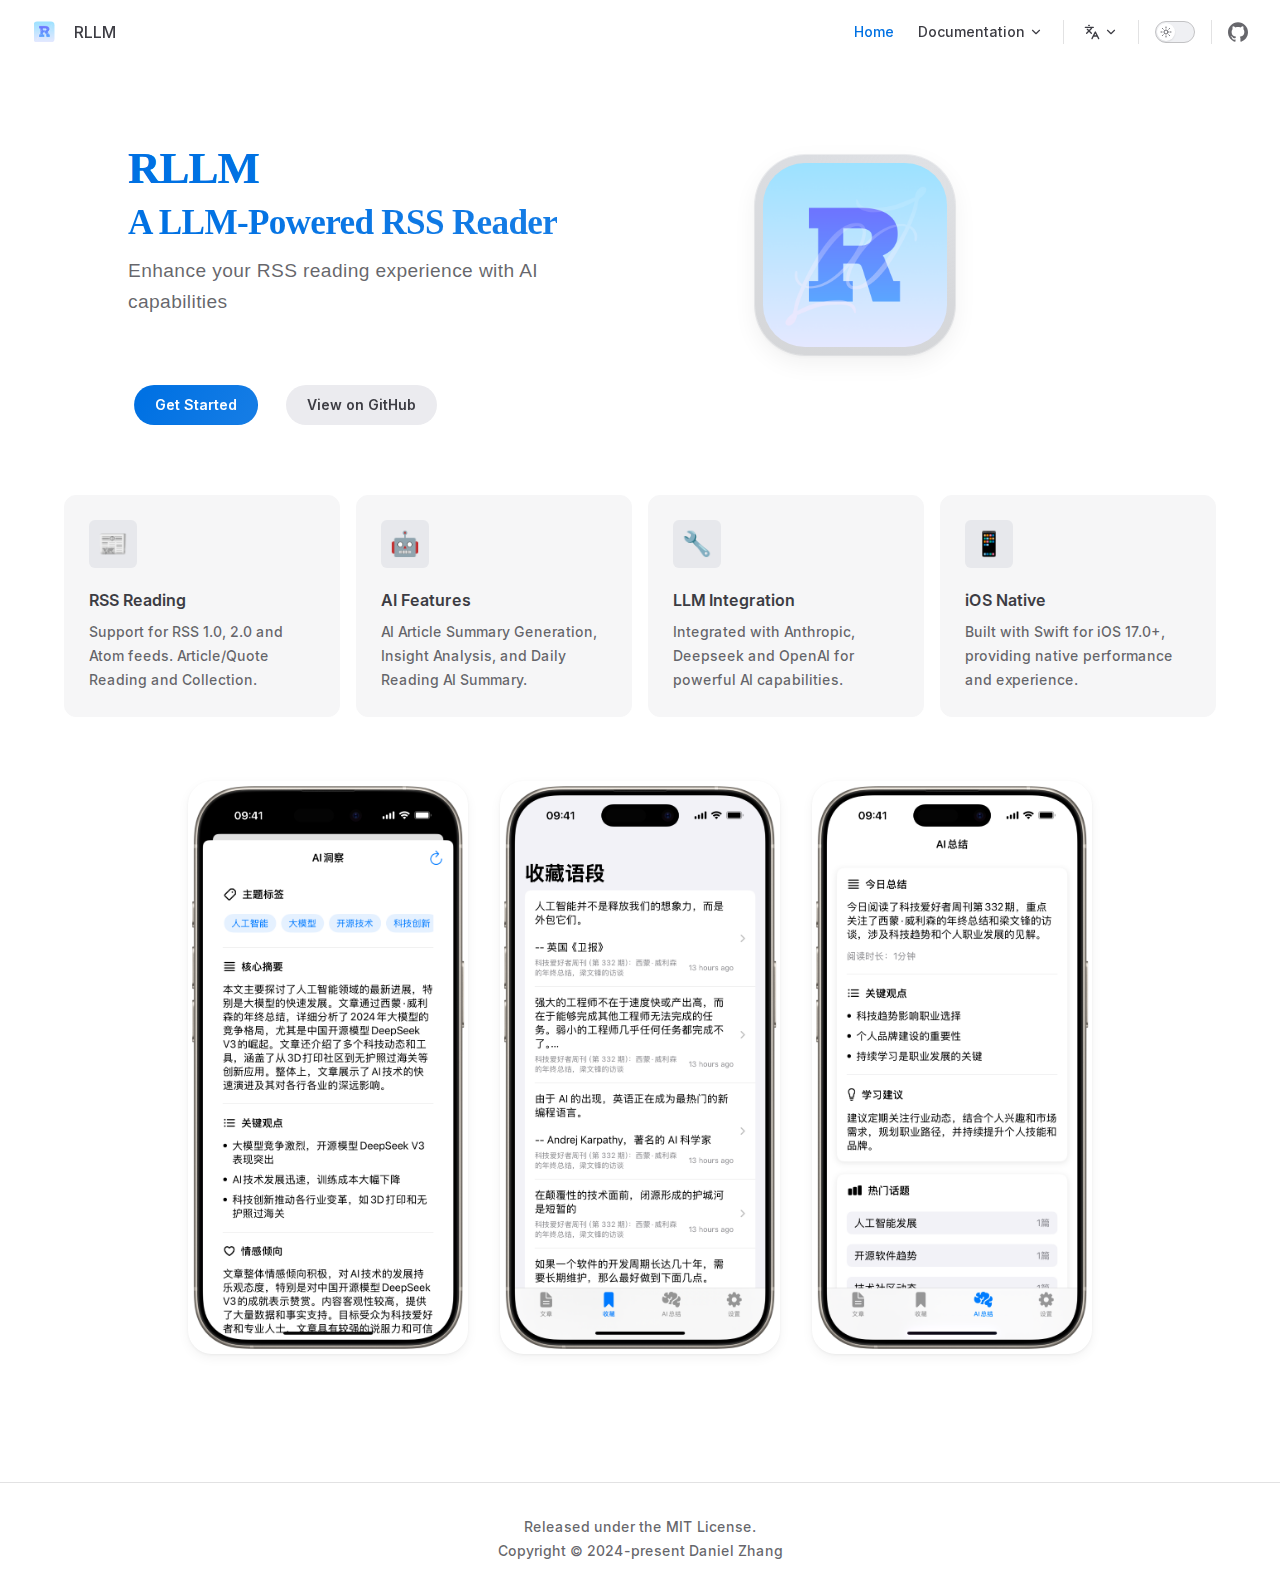
==== commit a8e8180a: "update" ====
--- a/index.html
+++ b/index.html
@@ -3,24 +3,24 @@
   <head>
     <meta charset="utf-8">
     <meta name="viewport" content="width=device-width,initial-scale=1">
-    <title>RLLM</title>
+    <title>RLLM - A LLM-Powered RSS Reader | RLLM</title>
     <meta name="description" content="A LLM-Powered RSS Reader">
     <meta name="generator" content="VitePress v1.5.0">
-    <link rel="preload stylesheet" href="/assets/style.CeRYndDk.css" as="style">
+    <link rel="preload stylesheet" href="/assets/style.By63_Lpz.css" as="style">
     <link rel="preload stylesheet" href="/vp-icons.css" as="style">
     
-    <script type="module" src="/assets/app.BVf4Cn9A.js"></script>
+    <script type="module" src="/assets/app.PTLyAn1L.js"></script>
     <link rel="preload" href="/assets/inter-roman-latin.Di8DUHzh.woff2" as="font" type="font/woff2" crossorigin="">
-    <link rel="modulepreload" href="/assets/chunks/theme.BiLaxUIJ.js">
+    <link rel="modulepreload" href="/assets/chunks/theme.DXMwKAdC.js">
     <link rel="modulepreload" href="/assets/chunks/framework.P9qPzDnn.js">
     <link rel="modulepreload" href="/assets/chunks/screenshot3.DSwbtHrI.js">
-    <link rel="modulepreload" href="/assets/index.md.C6zZKuTl.lean.js">
+    <link rel="modulepreload" href="/assets/index.md.rxfKMIa3.lean.js">
     <script id="check-dark-mode">(()=>{const e=localStorage.getItem("vitepress-theme-appearance")||"auto",a=window.matchMedia("(prefers-color-scheme: dark)").matches;(!e||e==="auto"?a:e==="dark")&&document.documentElement.classList.add("dark")})();</script>
     <script id="check-mac-os">document.documentElement.classList.toggle("mac",/Mac|iPhone|iPod|iPad/i.test(navigator.platform));</script>
   </head>
   <body>
-    <div id="app"><div class="Layout" data-v-d8b57b2d><!--[--><!--]--><!--[--><span tabindex="-1" data-v-c8291ffa></span><a href="#VPContent" class="VPSkipLink visually-hidden" data-v-c8291ffa> Skip to content </a><!--]--><!----><header class="VPNav" data-v-d8b57b2d data-v-7ad780c2><div class="VPNavBar" data-v-7ad780c2 data-v-9fd4d1dd><div class="wrapper" data-v-9fd4d1dd><div class="container" data-v-9fd4d1dd><div class="title" data-v-9fd4d1dd><div class="VPNavBarTitle" data-v-9fd4d1dd data-v-9f43907a><a class="title" href="/" data-v-9f43907a><!--[--><!--]--><!--[--><!--[--><!--[--><img class="VPImage dark logo" src="/images/icon_dark.png" alt data-v-ab19afbb><!--]--><!--[--><img class="VPImage light logo" src="/images/icon.png" alt data-v-ab19afbb><!--]--><!--]--><!--]--><span data-v-9f43907a>RLLM</span><!--[--><!--]--></a></div></div><div class="content" data-v-9fd4d1dd><div class="content-body" data-v-9fd4d1dd><!--[--><!--]--><div class="VPNavBarSearch search" data-v-9fd4d1dd><!----></div><nav aria-labelledby="main-nav-aria-label" class="VPNavBarMenu menu" data-v-9fd4d1dd data-v-afb2845e><span id="main-nav-aria-label" class="visually-hidden" data-v-afb2845e> Main Navigation </span><!--[--><!--[--><a class="VPLink link VPNavBarMenuLink active" href="/" tabindex="0" data-v-afb2845e data-v-815115f5><!--[--><span data-v-815115f5>Home</span><!--]--></a><!--]--><!--[--><div class="VPFlyout VPNavBarMenuGroup" data-v-afb2845e data-v-bfe7971f><button type="button" class="button" aria-haspopup="true" aria-expanded="false" data-v-bfe7971f><span class="text" data-v-bfe7971f><!----><span data-v-bfe7971f>Documentation</span><span class="vpi-chevron-down text-icon" data-v-bfe7971f></span></span></button><div class="menu" data-v-bfe7971f><div class="VPMenu" data-v-bfe7971f data-v-20ed86d6><div class="items" data-v-20ed86d6><!--[--><!--[--><div class="VPMenuLink" data-v-20ed86d6 data-v-7eeeb2dc><a class="VPLink link" href="/guide/installation.html" data-v-7eeeb2dc><!--[--><span data-v-7eeeb2dc>Installation</span><!--]--></a></div><!--]--><!--[--><div class="VPMenuLink" data-v-20ed86d6 data-v-7eeeb2dc><a class="VPLink link" href="/guide/development.html" data-v-7eeeb2dc><!--[--><span data-v-7eeeb2dc>Development</span><!--]--></a></div><!--]--><!--[--><div class="VPMenuLink" data-v-20ed86d6 data-v-7eeeb2dc><a class="VPLink link" href="/guide/contributing.html" data-v-7eeeb2dc><!--[--><span data-v-7eeeb2dc>Contributing</span><!--]--></a></div><!--]--><!--[--><div class="VPMenuLink" data-v-20ed86d6 data-v-7eeeb2dc><a class="VPLink link" href="/guide/faq.html" data-v-7eeeb2dc><!--[--><span data-v-7eeeb2dc>FAQ</span><!--]--></a></div><!--]--><!--]--></div><!--[--><!--]--></div></div></div><!--]--><!--]--></nav><div class="VPFlyout VPNavBarTranslations translations" data-v-9fd4d1dd data-v-acee064b data-v-bfe7971f><button type="button" class="button" aria-haspopup="true" aria-expanded="false" aria-label="Change language" data-v-bfe7971f><span class="text" data-v-bfe7971f><span class="vpi-languages option-icon" data-v-bfe7971f></span><!----><span class="vpi-chevron-down text-icon" data-v-bfe7971f></span></span></button><div class="menu" data-v-bfe7971f><div class="VPMenu" data-v-bfe7971f data-v-20ed86d6><!----><!--[--><!--[--><div class="items" data-v-acee064b><p class="title" data-v-acee064b>English</p><!--[--><div class="VPMenuLink" data-v-acee064b data-v-7eeeb2dc><a class="VPLink link" href="/zh/" data-v-7eeeb2dc><!--[--><span data-v-7eeeb2dc>简体中文</span><!--]--></a></div><!--]--></div><!--]--><!--]--></div></div></div><div class="VPNavBarAppearance appearance" data-v-9fd4d1dd data-v-3f90c1a5><button class="VPSwitch VPSwitchAppearance" type="button" role="switch" title aria-checked="false" data-v-3f90c1a5 data-v-be9742d9 data-v-b4ccac88><span class="check" data-v-b4ccac88><span class="icon" data-v-b4ccac88><!--[--><span class="vpi-sun sun" data-v-be9742d9></span><span class="vpi-moon moon" data-v-be9742d9></span><!--]--></span></span></button></div><div class="VPSocialLinks VPNavBarSocialLinks social-links" data-v-9fd4d1dd data-v-ef6192dc data-v-e71e869c><!--[--><a class="VPSocialLink no-icon" href="https://github.com/DanielZhangyc/RLLM" aria-label="github" target="_blank" rel="noopener" data-v-e71e869c data-v-60a9a2d3><span class="vpi-social-github"></span></a><!--]--></div><div class="VPFlyout VPNavBarExtra extra" data-v-9fd4d1dd data-v-f953d92f data-v-bfe7971f><button type="button" class="button" aria-haspopup="true" aria-expanded="false" aria-label="extra navigation" data-v-bfe7971f><span class="vpi-more-horizontal icon" data-v-bfe7971f></span></button><div class="menu" data-v-bfe7971f><div class="VPMenu" data-v-bfe7971f data-v-20ed86d6><!----><!--[--><!--[--><div class="group translations" data-v-f953d92f><p class="trans-title" data-v-f953d92f>English</p><!--[--><div class="VPMenuLink" data-v-f953d92f data-v-7eeeb2dc><a class="VPLink link" href="/zh/" data-v-7eeeb2dc><!--[--><span data-v-7eeeb2dc>简体中文</span><!--]--></a></div><!--]--></div><div class="group" data-v-f953d92f><div class="item appearance" data-v-f953d92f><p class="label" data-v-f953d92f>Appearance</p><div class="appearance-action" data-v-f953d92f><button class="VPSwitch VPSwitchAppearance" type="button" role="switch" title aria-checked="false" data-v-f953d92f data-v-be9742d9 data-v-b4ccac88><span class="check" data-v-b4ccac88><span class="icon" data-v-b4ccac88><!--[--><span class="vpi-sun sun" data-v-be9742d9></span><span class="vpi-moon moon" data-v-be9742d9></span><!--]--></span></span></button></div></div></div><div class="group" data-v-f953d92f><div class="item social-links" data-v-f953d92f><div class="VPSocialLinks social-links-list" data-v-f953d92f data-v-e71e869c><!--[--><a class="VPSocialLink no-icon" href="https://github.com/DanielZhangyc/RLLM" aria-label="github" target="_blank" rel="noopener" data-v-e71e869c data-v-60a9a2d3><span class="vpi-social-github"></span></a><!--]--></div></div></div><!--]--><!--]--></div></div></div><!--[--><!--]--><button type="button" class="VPNavBarHamburger hamburger" aria-label="mobile navigation" aria-expanded="false" aria-controls="VPNavScreen" data-v-9fd4d1dd data-v-6bee1efd><span class="container" data-v-6bee1efd><span class="top" data-v-6bee1efd></span><span class="middle" data-v-6bee1efd></span><span class="bottom" data-v-6bee1efd></span></span></button></div></div></div></div><div class="divider" data-v-9fd4d1dd><div class="divider-line" data-v-9fd4d1dd></div></div></div><!----></header><!----><!----><div class="VPContent is-home" id="VPContent" data-v-d8b57b2d data-v-9a6c75ad><div class="VPHome" data-v-9a6c75ad data-v-07b1ad08><!--[--><!--]--><div class="VPHero has-image VPHomeHero" data-v-07b1ad08 data-v-b10c5094><div class="container" data-v-b10c5094><div class="main" data-v-b10c5094><!--[--><!--]--><!--[--><h1 class="name" data-v-b10c5094><span class="clip" data-v-b10c5094>RLLM</span></h1><p class="text" data-v-b10c5094>A LLM-Powered RSS Reader</p><p class="tagline" data-v-b10c5094>Enhance your RSS reading experience with AI capabilities</p><!--]--><!--[--><!--]--><div class="actions" data-v-b10c5094><!--[--><div class="action" data-v-b10c5094><a class="VPButton medium brand" href="/guide/installation.html" data-v-b10c5094 data-v-93dc4167>Get Started</a></div><div class="action" data-v-b10c5094><a class="VPButton medium alt" href="https://github.com/DanielZhangyc/RLLM" target="_blank" rel="noreferrer" data-v-b10c5094 data-v-93dc4167>View on GitHub</a></div><!--]--></div><!--[--><!--]--></div><div class="image" data-v-b10c5094><div class="image-container" data-v-b10c5094><div class="image-bg" data-v-b10c5094></div><!--[--><!--[--><img class="VPImage image-src" src="/images/icon.png" alt="RLLM" data-v-ab19afbb><!--]--><!--]--></div></div></div></div><!--[--><!--]--><!--[--><!--]--><div class="VPFeatures VPHomeFeatures" data-v-07b1ad08 data-v-b1eea84a><div class="container" data-v-b1eea84a><div class="items" data-v-b1eea84a><!--[--><div class="grid-4 item" data-v-b1eea84a><div class="VPLink no-icon VPFeature" data-v-b1eea84a data-v-bd37d1a2><!--[--><article class="box" data-v-bd37d1a2><div class="icon" data-v-bd37d1a2>📰</div><h2 class="title" data-v-bd37d1a2>RSS Reading</h2><p class="details" data-v-bd37d1a2>Support for RSS 1.0, 2.0 and Atom feeds. Article/Quote Reading and Collection.</p><!----></article><!--]--></div></div><div class="grid-4 item" data-v-b1eea84a><div class="VPLink no-icon VPFeature" data-v-b1eea84a data-v-bd37d1a2><!--[--><article class="box" data-v-bd37d1a2><div class="icon" data-v-bd37d1a2>🤖</div><h2 class="title" data-v-bd37d1a2>AI Features</h2><p class="details" data-v-bd37d1a2>AI Article Summary Generation, Insight Analysis, and Daily Reading AI Summary.</p><!----></article><!--]--></div></div><div class="grid-4 item" data-v-b1eea84a><div class="VPLink no-icon VPFeature" data-v-b1eea84a data-v-bd37d1a2><!--[--><article class="box" data-v-bd37d1a2><div class="icon" data-v-bd37d1a2>🔌</div><h2 class="title" data-v-bd37d1a2>LLM Integration</h2><p class="details" data-v-bd37d1a2>Integrated with Anthropic, Deepseek and OpenAI for powerful AI capabilities.</p><!----></article><!--]--></div></div><div class="grid-4 item" data-v-b1eea84a><div class="VPLink no-icon VPFeature" data-v-b1eea84a data-v-bd37d1a2><!--[--><article class="box" data-v-bd37d1a2><div class="icon" data-v-bd37d1a2>📱</div><h2 class="title" data-v-bd37d1a2>iOS Native</h2><p class="details" data-v-bd37d1a2>Built with Swift for iOS 17.0+, providing native performance and experience.</p><!----></article><!--]--></div></div><!--]--></div></div></div><!--[--><!--]--><div class="vp-doc container" style="" data-v-07b1ad08 data-v-c141a4bd><!--[--><div style="position:relative;" data-v-07b1ad08><div><div class="screenshots"><img src="/images/screenshot1.png" alt="AI Insights"><img src="/images/screenshot2.png" alt="Quote Collection"><img src="/images/screenshot3.png" alt="Daily Summary"></div></div></div><!--]--></div></div></div><footer class="VPFooter" data-v-d8b57b2d data-v-566314d4><div class="container" data-v-566314d4><p class="message" data-v-566314d4>Released under the MIT License.</p><p class="copyright" data-v-566314d4>Copyright © 2024-present Daniel Zhang</p></div></footer><!--[--><!--]--></div></div>
-    <script>window.__VP_HASH_MAP__=JSON.parse("{\"guide_contributing.md\":\"BEStAheT\",\"guide_development.md\":\"CBvY2f9T\",\"guide_faq.md\":\"CPRUOdHU\",\"guide_installation.md\":\"BeMOd6na\",\"index.md\":\"C6zZKuTl\",\"zh_guide_contributing.md\":\"kDb6ntRq\",\"zh_guide_development.md\":\"BErxWu7p\",\"zh_guide_faq.md\":\"Bleex4-o\",\"zh_guide_installation.md\":\"Dw1jYGjD\",\"zh_index.md\":\"HV9Y0LuN\"}");window.__VP_SITE_DATA__=JSON.parse("{\"lang\":\"en-US\",\"dir\":\"ltr\",\"title\":\"RLLM\",\"description\":\"A LLM-Powered RSS Reader\",\"base\":\"/\",\"head\":[],\"router\":{\"prefetchLinks\":true},\"appearance\":true,\"themeConfig\":{\"logo\":{\"light\":\"/images/icon.png\",\"dark\":\"/images/icon_dark.png\"},\"socialLinks\":[{\"icon\":\"github\",\"link\":\"https://github.com/DanielZhangyc/RLLM\"}],\"footer\":{\"message\":\"Released under the MIT License.\",\"copyright\":\"Copyright © 2024-present Daniel Zhang\"}},\"locales\":{\"root\":{\"label\":\"English\",\"lang\":\"en\",\"themeConfig\":{\"nav\":[{\"text\":\"Home\",\"link\":\"/\"},{\"text\":\"Documentation\",\"items\":[{\"text\":\"Installation\",\"link\":\"/guide/installation\"},{\"text\":\"Development\",\"link\":\"/guide/development\"},{\"text\":\"Contributing\",\"link\":\"/guide/contributing\"},{\"text\":\"FAQ\",\"link\":\"/guide/faq\"}]}],\"sidebar\":{\"/guide/\":[{\"text\":\"Guide\",\"items\":[{\"text\":\"Installation\",\"link\":\"/guide/installation\"},{\"text\":\"Development\",\"link\":\"/guide/development\"},{\"text\":\"Contributing\",\"link\":\"/guide/contributing\"},{\"text\":\"FAQ\",\"link\":\"/guide/faq\"}]}]}}},\"zh\":{\"label\":\"简体中文\",\"lang\":\"zh-CN\",\"link\":\"/zh/\",\"themeConfig\":{\"nav\":[{\"text\":\"首页\",\"link\":\"/zh/\"},{\"text\":\"文档\",\"items\":[{\"text\":\"安装\",\"link\":\"/zh/guide/installation\"},{\"text\":\"开发\",\"link\":\"/zh/guide/development\"},{\"text\":\"贡献\",\"link\":\"/zh/guide/contributing\"},{\"text\":\"常见问题\",\"link\":\"/zh/guide/faq\"}]}],\"sidebar\":{\"/zh/guide/\":[{\"text\":\"指南\",\"items\":[{\"text\":\"安装\",\"link\":\"/zh/guide/installation\"},{\"text\":\"开发\",\"link\":\"/zh/guide/development\"},{\"text\":\"贡献\",\"link\":\"/zh/guide/contributing\"},{\"text\":\"常见问题\",\"link\":\"/zh/guide/faq\"}]}]}}}},\"scrollOffset\":134,\"cleanUrls\":false}");</script>
+    <div id="app"><div class="Layout" data-v-d8b57b2d><!--[--><!--]--><!--[--><span tabindex="-1" data-v-c8291ffa></span><a href="#VPContent" class="VPSkipLink visually-hidden" data-v-c8291ffa> Skip to content </a><!--]--><!----><header class="VPNav" data-v-d8b57b2d data-v-7ad780c2><div class="VPNavBar" data-v-7ad780c2 data-v-9fd4d1dd><div class="wrapper" data-v-9fd4d1dd><div class="container" data-v-9fd4d1dd><div class="title" data-v-9fd4d1dd><div class="VPNavBarTitle" data-v-9fd4d1dd data-v-9f43907a><a class="title" href="/" data-v-9f43907a><!--[--><!--]--><!--[--><!--[--><!--[--><img class="VPImage dark logo" src="/images/icon_dark.png" alt data-v-ab19afbb><!--]--><!--[--><img class="VPImage light logo" src="/images/icon.png" alt data-v-ab19afbb><!--]--><!--]--><!--]--><span data-v-9f43907a>RLLM</span><!--[--><!--]--></a></div></div><div class="content" data-v-9fd4d1dd><div class="content-body" data-v-9fd4d1dd><!--[--><!--]--><div class="VPNavBarSearch search" data-v-9fd4d1dd><!----></div><nav aria-labelledby="main-nav-aria-label" class="VPNavBarMenu menu" data-v-9fd4d1dd data-v-afb2845e><span id="main-nav-aria-label" class="visually-hidden" data-v-afb2845e> Main Navigation </span><!--[--><!--[--><a class="VPLink link VPNavBarMenuLink active" href="/" tabindex="0" data-v-afb2845e data-v-815115f5><!--[--><span data-v-815115f5>Home</span><!--]--></a><!--]--><!--[--><div class="VPFlyout VPNavBarMenuGroup" data-v-afb2845e data-v-bfe7971f><button type="button" class="button" aria-haspopup="true" aria-expanded="false" data-v-bfe7971f><span class="text" data-v-bfe7971f><!----><span data-v-bfe7971f>Documentation</span><span class="vpi-chevron-down text-icon" data-v-bfe7971f></span></span></button><div class="menu" data-v-bfe7971f><div class="VPMenu" data-v-bfe7971f data-v-20ed86d6><div class="items" data-v-20ed86d6><!--[--><!--[--><div class="VPMenuLink" data-v-20ed86d6 data-v-7eeeb2dc><a class="VPLink link" href="/guide/installation.html" data-v-7eeeb2dc><!--[--><span data-v-7eeeb2dc>Installation</span><!--]--></a></div><!--]--><!--[--><div class="VPMenuLink" data-v-20ed86d6 data-v-7eeeb2dc><a class="VPLink link" href="/guide/development.html" data-v-7eeeb2dc><!--[--><span data-v-7eeeb2dc>Development</span><!--]--></a></div><!--]--><!--[--><div class="VPMenuLink" data-v-20ed86d6 data-v-7eeeb2dc><a class="VPLink link" href="/guide/contributing.html" data-v-7eeeb2dc><!--[--><span data-v-7eeeb2dc>Contributing</span><!--]--></a></div><!--]--><!--[--><div class="VPMenuLink" data-v-20ed86d6 data-v-7eeeb2dc><a class="VPLink link" href="/guide/faq.html" data-v-7eeeb2dc><!--[--><span data-v-7eeeb2dc>FAQ</span><!--]--></a></div><!--]--><!--]--></div><!--[--><!--]--></div></div></div><!--]--><!--]--></nav><div class="VPFlyout VPNavBarTranslations translations" data-v-9fd4d1dd data-v-acee064b data-v-bfe7971f><button type="button" class="button" aria-haspopup="true" aria-expanded="false" aria-label="Change language" data-v-bfe7971f><span class="text" data-v-bfe7971f><span class="vpi-languages option-icon" data-v-bfe7971f></span><!----><span class="vpi-chevron-down text-icon" data-v-bfe7971f></span></span></button><div class="menu" data-v-bfe7971f><div class="VPMenu" data-v-bfe7971f data-v-20ed86d6><!----><!--[--><!--[--><div class="items" data-v-acee064b><p class="title" data-v-acee064b>English</p><!--[--><div class="VPMenuLink" data-v-acee064b data-v-7eeeb2dc><a class="VPLink link" href="/zh/" data-v-7eeeb2dc><!--[--><span data-v-7eeeb2dc>简体中文</span><!--]--></a></div><!--]--></div><!--]--><!--]--></div></div></div><div class="VPNavBarAppearance appearance" data-v-9fd4d1dd data-v-3f90c1a5><button class="VPSwitch VPSwitchAppearance" type="button" role="switch" title aria-checked="false" data-v-3f90c1a5 data-v-be9742d9 data-v-b4ccac88><span class="check" data-v-b4ccac88><span class="icon" data-v-b4ccac88><!--[--><span class="vpi-sun sun" data-v-be9742d9></span><span class="vpi-moon moon" data-v-be9742d9></span><!--]--></span></span></button></div><div class="VPSocialLinks VPNavBarSocialLinks social-links" data-v-9fd4d1dd data-v-ef6192dc data-v-e71e869c><!--[--><a class="VPSocialLink no-icon" href="https://github.com/DanielZhangyc/RLLM" aria-label="github" target="_blank" rel="noopener" data-v-e71e869c data-v-60a9a2d3><span class="vpi-social-github"></span></a><!--]--></div><div class="VPFlyout VPNavBarExtra extra" data-v-9fd4d1dd data-v-f953d92f data-v-bfe7971f><button type="button" class="button" aria-haspopup="true" aria-expanded="false" aria-label="extra navigation" data-v-bfe7971f><span class="vpi-more-horizontal icon" data-v-bfe7971f></span></button><div class="menu" data-v-bfe7971f><div class="VPMenu" data-v-bfe7971f data-v-20ed86d6><!----><!--[--><!--[--><div class="group translations" data-v-f953d92f><p class="trans-title" data-v-f953d92f>English</p><!--[--><div class="VPMenuLink" data-v-f953d92f data-v-7eeeb2dc><a class="VPLink link" href="/zh/" data-v-7eeeb2dc><!--[--><span data-v-7eeeb2dc>简体中文</span><!--]--></a></div><!--]--></div><div class="group" data-v-f953d92f><div class="item appearance" data-v-f953d92f><p class="label" data-v-f953d92f>Appearance</p><div class="appearance-action" data-v-f953d92f><button class="VPSwitch VPSwitchAppearance" type="button" role="switch" title aria-checked="false" data-v-f953d92f data-v-be9742d9 data-v-b4ccac88><span class="check" data-v-b4ccac88><span class="icon" data-v-b4ccac88><!--[--><span class="vpi-sun sun" data-v-be9742d9></span><span class="vpi-moon moon" data-v-be9742d9></span><!--]--></span></span></button></div></div></div><div class="group" data-v-f953d92f><div class="item social-links" data-v-f953d92f><div class="VPSocialLinks social-links-list" data-v-f953d92f data-v-e71e869c><!--[--><a class="VPSocialLink no-icon" href="https://github.com/DanielZhangyc/RLLM" aria-label="github" target="_blank" rel="noopener" data-v-e71e869c data-v-60a9a2d3><span class="vpi-social-github"></span></a><!--]--></div></div></div><!--]--><!--]--></div></div></div><!--[--><!--]--><button type="button" class="VPNavBarHamburger hamburger" aria-label="mobile navigation" aria-expanded="false" aria-controls="VPNavScreen" data-v-9fd4d1dd data-v-6bee1efd><span class="container" data-v-6bee1efd><span class="top" data-v-6bee1efd></span><span class="middle" data-v-6bee1efd></span><span class="bottom" data-v-6bee1efd></span></span></button></div></div></div></div><div class="divider" data-v-9fd4d1dd><div class="divider-line" data-v-9fd4d1dd></div></div></div><!----></header><!----><!----><div class="VPContent is-home" id="VPContent" data-v-d8b57b2d data-v-9a6c75ad><div class="VPHome" data-v-9a6c75ad data-v-07b1ad08><!--[--><!--]--><div class="VPHero has-image VPHomeHero" data-v-07b1ad08 data-v-b10c5094><div class="container" data-v-b10c5094><div class="main" data-v-b10c5094><!--[--><!--]--><!--[--><h1 class="name" data-v-b10c5094><span class="clip" data-v-b10c5094>RLLM</span></h1><p class="text" data-v-b10c5094>A LLM-Powered RSS Reader</p><p class="tagline" data-v-b10c5094>Enhance your RSS reading experience with AI capabilities</p><!--]--><!--[--><!--]--><div class="actions" data-v-b10c5094><!--[--><div class="action" data-v-b10c5094><a class="VPButton medium brand" href="/guide/installation.html" data-v-b10c5094 data-v-93dc4167>Get Started</a></div><div class="action" data-v-b10c5094><a class="VPButton medium alt" href="https://github.com/DanielZhangyc/RLLM" target="_blank" rel="noreferrer" data-v-b10c5094 data-v-93dc4167>View on GitHub</a></div><!--]--></div><!--[--><!--]--></div><div class="image" data-v-b10c5094><div class="image-container" data-v-b10c5094><div class="image-bg" data-v-b10c5094></div><!--[--><!--[--><img class="VPImage image-src" src="/images/icon.png" alt="RLLM" data-v-ab19afbb><!--]--><!--]--></div></div></div></div><!--[--><!--]--><!--[--><!--]--><div class="VPFeatures VPHomeFeatures" data-v-07b1ad08 data-v-b1eea84a><div class="container" data-v-b1eea84a><div class="items" data-v-b1eea84a><!--[--><div class="grid-4 item" data-v-b1eea84a><div class="VPLink no-icon VPFeature" data-v-b1eea84a data-v-bd37d1a2><!--[--><article class="box" data-v-bd37d1a2><div class="icon" data-v-bd37d1a2>📰</div><h2 class="title" data-v-bd37d1a2>RSS Reading</h2><p class="details" data-v-bd37d1a2>Support for RSS 1.0, 2.0 and Atom feeds. Article/Quote Reading and Collection.</p><!----></article><!--]--></div></div><div class="grid-4 item" data-v-b1eea84a><div class="VPLink no-icon VPFeature" data-v-b1eea84a data-v-bd37d1a2><!--[--><article class="box" data-v-bd37d1a2><div class="icon" data-v-bd37d1a2>🤖</div><h2 class="title" data-v-bd37d1a2>AI Features</h2><p class="details" data-v-bd37d1a2>AI Article Summary Generation, Insight Analysis, and Daily Reading AI Summary.</p><!----></article><!--]--></div></div><div class="grid-4 item" data-v-b1eea84a><div class="VPLink no-icon VPFeature" data-v-b1eea84a data-v-bd37d1a2><!--[--><article class="box" data-v-bd37d1a2><div class="icon" data-v-bd37d1a2>🔧</div><h2 class="title" data-v-bd37d1a2>LLM Integration</h2><p class="details" data-v-bd37d1a2>Integrated with Anthropic, Deepseek and OpenAI for powerful AI capabilities.</p><!----></article><!--]--></div></div><div class="grid-4 item" data-v-b1eea84a><div class="VPLink no-icon VPFeature" data-v-b1eea84a data-v-bd37d1a2><!--[--><article class="box" data-v-bd37d1a2><div class="icon" data-v-bd37d1a2>📱</div><h2 class="title" data-v-bd37d1a2>iOS Native</h2><p class="details" data-v-bd37d1a2>Built with Swift for iOS 17.0+, providing native performance and experience.</p><!----></article><!--]--></div></div><!--]--></div></div></div><!--[--><!--]--><div class="vp-doc container" style="" data-v-07b1ad08 data-v-c141a4bd><!--[--><div style="position:relative;" data-v-07b1ad08><div><div class="screenshots"><img src="/images/screenshot1.png" alt="Screenshot 1"><img src="/images/screenshot2.png" alt="Screenshot 2"><img src="/images/screenshot3.png" alt="Screenshot 3"></div></div></div><!--]--></div></div></div><footer class="VPFooter" data-v-d8b57b2d data-v-566314d4><div class="container" data-v-566314d4><p class="message" data-v-566314d4>Released under the MIT License.</p><p class="copyright" data-v-566314d4>Copyright © 2024-present Daniel Zhang</p></div></footer><!--[--><!--]--></div></div>
+    <script>window.__VP_HASH_MAP__=JSON.parse("{\"guide_contributing.md\":\"BEStAheT\",\"guide_development.md\":\"CBvY2f9T\",\"guide_faq.md\":\"CPRUOdHU\",\"guide_installation.md\":\"BeMOd6na\",\"index.md\":\"rxfKMIa3\",\"zh_guide_contributing.md\":\"kDb6ntRq\",\"zh_guide_development.md\":\"BErxWu7p\",\"zh_guide_faq.md\":\"Bleex4-o\",\"zh_guide_installation.md\":\"Dw1jYGjD\",\"zh_index.md\":\"CCogU8Wa\"}");window.__VP_SITE_DATA__=JSON.parse("{\"lang\":\"en-US\",\"dir\":\"ltr\",\"title\":\"RLLM\",\"description\":\"A LLM-Powered RSS Reader\",\"base\":\"/\",\"head\":[],\"router\":{\"prefetchLinks\":true},\"appearance\":true,\"themeConfig\":{\"logo\":{\"light\":\"/images/icon.png\",\"dark\":\"/images/icon_dark.png\"},\"socialLinks\":[{\"icon\":\"github\",\"link\":\"https://github.com/DanielZhangyc/RLLM\"}],\"footer\":{\"message\":\"Released under the MIT License.\",\"copyright\":\"Copyright © 2024-present Daniel Zhang\"}},\"locales\":{\"root\":{\"label\":\"English\",\"lang\":\"en\",\"themeConfig\":{\"nav\":[{\"text\":\"Home\",\"link\":\"/\"},{\"text\":\"Documentation\",\"items\":[{\"text\":\"Installation\",\"link\":\"/guide/installation\"},{\"text\":\"Development\",\"link\":\"/guide/development\"},{\"text\":\"Contributing\",\"link\":\"/guide/contributing\"},{\"text\":\"FAQ\",\"link\":\"/guide/faq\"}]}],\"sidebar\":{\"/guide/\":[{\"text\":\"Guide\",\"items\":[{\"text\":\"Installation\",\"link\":\"/guide/installation\"},{\"text\":\"Development\",\"link\":\"/guide/development\"},{\"text\":\"Contributing\",\"link\":\"/guide/contributing\"},{\"text\":\"FAQ\",\"link\":\"/guide/faq\"}]}]}}},\"zh\":{\"label\":\"简体中文\",\"lang\":\"zh-CN\",\"link\":\"/zh/\",\"themeConfig\":{\"nav\":[{\"text\":\"首页\",\"link\":\"/zh/\"},{\"text\":\"文档\",\"items\":[{\"text\":\"安装\",\"link\":\"/zh/guide/installation\"},{\"text\":\"开发\",\"link\":\"/zh/guide/development\"},{\"text\":\"贡献\",\"link\":\"/zh/guide/contributing\"},{\"text\":\"常见问题\",\"link\":\"/zh/guide/faq\"}]}],\"sidebar\":{\"/zh/guide/\":[{\"text\":\"指南\",\"items\":[{\"text\":\"安装\",\"link\":\"/zh/guide/installation\"},{\"text\":\"开发\",\"link\":\"/zh/guide/development\"},{\"text\":\"贡献\",\"link\":\"/zh/guide/contributing\"},{\"text\":\"常见问题\",\"link\":\"/zh/guide/faq\"}]}]}}}},\"scrollOffset\":134,\"cleanUrls\":false}");</script>
     
   </body>
 </html>--- a/assets/style.By63_Lpz.css
+++ b/assets/style.By63_Lpz.css
@@ -0,0 +1 @@
+@import"https://google-fonts.mirrors.sjtug.sjtu.edu.cn/css2?family=Source+Serif+Pro:wght@400;600;700&family=Noto+Serif+SC:wght@400;600;700&family=Noto+Sans+SC:wght@400;500;700&display=swap";@font-face{font-family:Inter;font-style:normal;font-weight:100 900;font-display:swap;src:url(/assets/inter-roman-cyrillic-ext.BBPuwvHQ.woff2) format("woff2");unicode-range:U+0460-052F,U+1C80-1C88,U+20B4,U+2DE0-2DFF,U+A640-A69F,U+FE2E-FE2F}@font-face{font-family:Inter;font-style:normal;font-weight:100 900;font-display:swap;src:url(/assets/inter-roman-cyrillic.C5lxZ8CY.woff2) format("woff2");unicode-range:U+0301,U+0400-045F,U+0490-0491,U+04B0-04B1,U+2116}@font-face{font-family:Inter;font-style:normal;font-weight:100 900;font-display:swap;src:url(/assets/inter-roman-greek-ext.CqjqNYQ-.woff2) format("woff2");unicode-range:U+1F00-1FFF}@font-face{font-family:Inter;font-style:normal;font-weight:100 900;font-display:swap;src:url(/assets/inter-roman-greek.BBVDIX6e.woff2) format("woff2");unicode-range:U+0370-0377,U+037A-037F,U+0384-038A,U+038C,U+038E-03A1,U+03A3-03FF}@font-face{font-family:Inter;font-style:normal;font-weight:100 900;font-display:swap;src:url(/assets/inter-roman-vietnamese.BjW4sHH5.woff2) format("woff2");unicode-range:U+0102-0103,U+0110-0111,U+0128-0129,U+0168-0169,U+01A0-01A1,U+01AF-01B0,U+0300-0301,U+0303-0304,U+0308-0309,U+0323,U+0329,U+1EA0-1EF9,U+20AB}@font-face{font-family:Inter;font-style:normal;font-weight:100 900;font-display:swap;src:url(/assets/inter-roman-latin-ext.4ZJIpNVo.woff2) format("woff2");unicode-range:U+0100-02AF,U+0304,U+0308,U+0329,U+1E00-1E9F,U+1EF2-1EFF,U+2020,U+20A0-20AB,U+20AD-20C0,U+2113,U+2C60-2C7F,U+A720-A7FF}@font-face{font-family:Inter;font-style:normal;font-weight:100 900;font-display:swap;src:url(/assets/inter-roman-latin.Di8DUHzh.woff2) format("woff2");unicode-range:U+0000-00FF,U+0131,U+0152-0153,U+02BB-02BC,U+02C6,U+02DA,U+02DC,U+0304,U+0308,U+0329,U+2000-206F,U+2074,U+20AC,U+2122,U+2191,U+2193,U+2212,U+2215,U+FEFF,U+FFFD}@font-face{font-family:Inter;font-style:italic;font-weight:100 900;font-display:swap;src:url(/assets/inter-italic-cyrillic-ext.r48I6akx.woff2) format("woff2");unicode-range:U+0460-052F,U+1C80-1C88,U+20B4,U+2DE0-2DFF,U+A640-A69F,U+FE2E-FE2F}@font-face{font-family:Inter;font-style:italic;font-weight:100 900;font-display:swap;src:url(/assets/inter-italic-cyrillic.By2_1cv3.woff2) format("woff2");unicode-range:U+0301,U+0400-045F,U+0490-0491,U+04B0-04B1,U+2116}@font-face{font-family:Inter;font-style:italic;font-weight:100 900;font-display:swap;src:url(/assets/inter-italic-greek-ext.1u6EdAuj.woff2) format("woff2");unicode-range:U+1F00-1FFF}@font-face{font-family:Inter;font-style:italic;font-weight:100 900;font-display:swap;src:url(/assets/inter-italic-greek.DJ8dCoTZ.woff2) format("woff2");unicode-range:U+0370-0377,U+037A-037F,U+0384-038A,U+038C,U+038E-03A1,U+03A3-03FF}@font-face{font-family:Inter;font-style:italic;font-weight:100 900;font-display:swap;src:url(/assets/inter-italic-vietnamese.BSbpV94h.woff2) format("woff2");unicode-range:U+0102-0103,U+0110-0111,U+0128-0129,U+0168-0169,U+01A0-01A1,U+01AF-01B0,U+0300-0301,U+0303-0304,U+0308-0309,U+0323,U+0329,U+1EA0-1EF9,U+20AB}@font-face{font-family:Inter;font-style:italic;font-weight:100 900;font-display:swap;src:url(/assets/inter-italic-latin-ext.CN1xVJS-.woff2) format("woff2");unicode-range:U+0100-02AF,U+0304,U+0308,U+0329,U+1E00-1E9F,U+1EF2-1EFF,U+2020,U+20A0-20AB,U+20AD-20C0,U+2113,U+2C60-2C7F,U+A720-A7FF}@font-face{font-family:Inter;font-style:italic;font-weight:100 900;font-display:swap;src:url(/assets/inter-italic-latin.C2AdPX0b.woff2) format("woff2");unicode-range:U+0000-00FF,U+0131,U+0152-0153,U+02BB-02BC,U+02C6,U+02DA,U+02DC,U+0304,U+0308,U+0329,U+2000-206F,U+2074,U+20AC,U+2122,U+2191,U+2193,U+2212,U+2215,U+FEFF,U+FFFD}@font-face{font-family:Punctuation SC;font-weight:400;src:local("PingFang SC Regular"),local("Noto Sans CJK SC"),local("Microsoft YaHei");unicode-range:U+201C,U+201D,U+2018,U+2019,U+2E3A,U+2014,U+2013,U+2026,U+00B7,U+007E,U+002F}@font-face{font-family:Punctuation SC;font-weight:500;src:local("PingFang SC Medium"),local("Noto Sans CJK SC"),local("Microsoft YaHei");unicode-range:U+201C,U+201D,U+2018,U+2019,U+2E3A,U+2014,U+2013,U+2026,U+00B7,U+007E,U+002F}@font-face{font-family:Punctuation SC;font-weight:600;src:local("PingFang SC Semibold"),local("Noto Sans CJK SC Bold"),local("Microsoft YaHei Bold");unicode-range:U+201C,U+201D,U+2018,U+2019,U+2E3A,U+2014,U+2013,U+2026,U+00B7,U+007E,U+002F}@font-face{font-family:Punctuation SC;font-weight:700;src:local("PingFang SC Semibold"),local("Noto Sans CJK SC Bold"),local("Microsoft YaHei Bold");unicode-range:U+201C,U+201D,U+2018,U+2019,U+2E3A,U+2014,U+2013,U+2026,U+00B7,U+007E,U+002F}:root{--vp-c-white: #ffffff;--vp-c-black: #000000;--vp-c-neutral: var(--vp-c-black);--vp-c-neutral-inverse: var(--vp-c-white)}.dark{--vp-c-neutral: var(--vp-c-white);--vp-c-neutral-inverse: var(--vp-c-black)}:root{--vp-c-gray-1: #dddde3;--vp-c-gray-2: #e4e4e9;--vp-c-gray-3: #ebebef;--vp-c-gray-soft: rgba(142, 150, 170, .14);--vp-c-indigo-1: #3451b2;--vp-c-indigo-2: #3a5ccc;--vp-c-indigo-3: #5672cd;--vp-c-indigo-soft: rgba(100, 108, 255, .14);--vp-c-purple-1: #6f42c1;--vp-c-purple-2: #7e4cc9;--vp-c-purple-3: #8e5cd9;--vp-c-purple-soft: rgba(159, 122, 234, .14);--vp-c-green-1: #18794e;--vp-c-green-2: #299764;--vp-c-green-3: #30a46c;--vp-c-green-soft: rgba(16, 185, 129, .14);--vp-c-yellow-1: #915930;--vp-c-yellow-2: #946300;--vp-c-yellow-3: #9f6a00;--vp-c-yellow-soft: rgba(234, 179, 8, .14);--vp-c-red-1: #b8272c;--vp-c-red-2: #d5393e;--vp-c-red-3: #e0575b;--vp-c-red-soft: rgba(244, 63, 94, .14);--vp-c-sponsor: #db2777}.dark{--vp-c-gray-1: #515c67;--vp-c-gray-2: #414853;--vp-c-gray-3: #32363f;--vp-c-gray-soft: rgba(101, 117, 133, .16);--vp-c-indigo-1: #a8b1ff;--vp-c-indigo-2: #5c73e7;--vp-c-indigo-3: #3e63dd;--vp-c-indigo-soft: rgba(100, 108, 255, .16);--vp-c-purple-1: #c8abfa;--vp-c-purple-2: #a879e6;--vp-c-purple-3: #8e5cd9;--vp-c-purple-soft: rgba(159, 122, 234, .16);--vp-c-green-1: #3dd68c;--vp-c-green-2: #30a46c;--vp-c-green-3: #298459;--vp-c-green-soft: rgba(16, 185, 129, .16);--vp-c-yellow-1: #f9b44e;--vp-c-yellow-2: #da8b17;--vp-c-yellow-3: #a46a0a;--vp-c-yellow-soft: rgba(234, 179, 8, .16);--vp-c-red-1: #f66f81;--vp-c-red-2: #f14158;--vp-c-red-3: #b62a3c;--vp-c-red-soft: rgba(244, 63, 94, .16)}:root{--vp-c-bg: #ffffff;--vp-c-bg-alt: #f6f6f7;--vp-c-bg-elv: #ffffff;--vp-c-bg-soft: #f6f6f7}.dark{--vp-c-bg: #1b1b1f;--vp-c-bg-alt: #161618;--vp-c-bg-elv: #202127;--vp-c-bg-soft: #202127}:root{--vp-c-border: #c2c2c4;--vp-c-divider: #e2e2e3;--vp-c-gutter: #e2e2e3}.dark{--vp-c-border: #3c3f44;--vp-c-divider: #2e2e32;--vp-c-gutter: #000000}:root{--vp-c-text-1: rgba(60, 60, 67);--vp-c-text-2: rgba(60, 60, 67, .78);--vp-c-text-3: rgba(60, 60, 67, .56)}.dark{--vp-c-text-1: rgba(255, 255, 245, .86);--vp-c-text-2: rgba(235, 235, 245, .6);--vp-c-text-3: rgba(235, 235, 245, .38)}:root{--vp-c-default-1: var(--vp-c-gray-1);--vp-c-default-2: var(--vp-c-gray-2);--vp-c-default-3: var(--vp-c-gray-3);--vp-c-default-soft: var(--vp-c-gray-soft);--vp-c-brand-1: var(--vp-c-indigo-1);--vp-c-brand-2: var(--vp-c-indigo-2);--vp-c-brand-3: var(--vp-c-indigo-3);--vp-c-brand-soft: var(--vp-c-indigo-soft);--vp-c-brand: var(--vp-c-brand-1);--vp-c-tip-1: var(--vp-c-brand-1);--vp-c-tip-2: var(--vp-c-brand-2);--vp-c-tip-3: var(--vp-c-brand-3);--vp-c-tip-soft: var(--vp-c-brand-soft);--vp-c-note-1: var(--vp-c-brand-1);--vp-c-note-2: var(--vp-c-brand-2);--vp-c-note-3: var(--vp-c-brand-3);--vp-c-note-soft: var(--vp-c-brand-soft);--vp-c-success-1: var(--vp-c-green-1);--vp-c-success-2: var(--vp-c-green-2);--vp-c-success-3: var(--vp-c-green-3);--vp-c-success-soft: var(--vp-c-green-soft);--vp-c-important-1: var(--vp-c-purple-1);--vp-c-important-2: var(--vp-c-purple-2);--vp-c-important-3: var(--vp-c-purple-3);--vp-c-important-soft: var(--vp-c-purple-soft);--vp-c-warning-1: var(--vp-c-yellow-1);--vp-c-warning-2: var(--vp-c-yellow-2);--vp-c-warning-3: var(--vp-c-yellow-3);--vp-c-warning-soft: var(--vp-c-yellow-soft);--vp-c-danger-1: var(--vp-c-red-1);--vp-c-danger-2: var(--vp-c-red-2);--vp-c-danger-3: var(--vp-c-red-3);--vp-c-danger-soft: var(--vp-c-red-soft);--vp-c-caution-1: var(--vp-c-red-1);--vp-c-caution-2: var(--vp-c-red-2);--vp-c-caution-3: var(--vp-c-red-3);--vp-c-caution-soft: var(--vp-c-red-soft)}:root{--vp-font-family-base: "Inter", ui-sans-serif, system-ui, sans-serif, "Apple Color Emoji", "Segoe UI Emoji", "Segoe UI Symbol", "Noto Color Emoji";--vp-font-family-mono: ui-monospace, "Menlo", "Monaco", "Consolas", "Liberation Mono", "Courier New", monospace;font-optical-sizing:auto}:root:where(:lang(zh)){--vp-font-family-base: "Punctuation SC", "Inter", ui-sans-serif, system-ui, sans-serif, "Apple Color Emoji", "Segoe UI Emoji", "Segoe UI Symbol", "Noto Color Emoji"}:root{--vp-shadow-1: 0 1px 2px rgba(0, 0, 0, .04), 0 1px 2px rgba(0, 0, 0, .06);--vp-shadow-2: 0 3px 12px rgba(0, 0, 0, .07), 0 1px 4px rgba(0, 0, 0, .07);--vp-shadow-3: 0 12px 32px rgba(0, 0, 0, .1), 0 2px 6px rgba(0, 0, 0, .08);--vp-shadow-4: 0 14px 44px rgba(0, 0, 0, .12), 0 3px 9px rgba(0, 0, 0, .12);--vp-shadow-5: 0 18px 56px rgba(0, 0, 0, .16), 0 4px 12px rgba(0, 0, 0, .16)}:root{--vp-z-index-footer: 10;--vp-z-index-local-nav: 20;--vp-z-index-nav: 30;--vp-z-index-layout-top: 40;--vp-z-index-backdrop: 50;--vp-z-index-sidebar: 60}@media (min-width: 960px){:root{--vp-z-index-sidebar: 25}}:root{--vp-layout-max-width: 1440px}:root{--vp-header-anchor-symbol: "#"}:root{--vp-code-line-height: 1.7;--vp-code-font-size: .875em;--vp-code-color: var(--vp-c-brand-1);--vp-code-link-color: var(--vp-c-brand-1);--vp-code-link-hover-color: var(--vp-c-brand-2);--vp-code-bg: var(--vp-c-default-soft);--vp-code-block-color: var(--vp-c-text-2);--vp-code-block-bg: var(--vp-c-bg-alt);--vp-code-block-divider-color: var(--vp-c-gutter);--vp-code-lang-color: var(--vp-c-text-3);--vp-code-line-highlight-color: var(--vp-c-default-soft);--vp-code-line-number-color: var(--vp-c-text-3);--vp-code-line-diff-add-color: var(--vp-c-success-soft);--vp-code-line-diff-add-symbol-color: var(--vp-c-success-1);--vp-code-line-diff-remove-color: var(--vp-c-danger-soft);--vp-code-line-diff-remove-symbol-color: var(--vp-c-danger-1);--vp-code-line-warning-color: var(--vp-c-warning-soft);--vp-code-line-error-color: var(--vp-c-danger-soft);--vp-code-copy-code-border-color: var(--vp-c-divider);--vp-code-copy-code-bg: var(--vp-c-bg-soft);--vp-code-copy-code-hover-border-color: var(--vp-c-divider);--vp-code-copy-code-hover-bg: var(--vp-c-bg);--vp-code-copy-code-active-text: var(--vp-c-text-2);--vp-code-copy-copied-text-content: "Copied";--vp-code-tab-divider: var(--vp-code-block-divider-color);--vp-code-tab-text-color: var(--vp-c-text-2);--vp-code-tab-bg: var(--vp-code-block-bg);--vp-code-tab-hover-text-color: var(--vp-c-text-1);--vp-code-tab-active-text-color: var(--vp-c-text-1);--vp-code-tab-active-bar-color: var(--vp-c-brand-1)}:root{--vp-button-brand-border: transparent;--vp-button-brand-text: var(--vp-c-white);--vp-button-brand-bg: var(--vp-c-brand-3);--vp-button-brand-hover-border: transparent;--vp-button-brand-hover-text: var(--vp-c-white);--vp-button-brand-hover-bg: var(--vp-c-brand-2);--vp-button-brand-active-border: transparent;--vp-button-brand-active-text: var(--vp-c-white);--vp-button-brand-active-bg: var(--vp-c-brand-1);--vp-button-alt-border: transparent;--vp-button-alt-text: var(--vp-c-text-1);--vp-button-alt-bg: var(--vp-c-default-3);--vp-button-alt-hover-border: transparent;--vp-button-alt-hover-text: var(--vp-c-text-1);--vp-button-alt-hover-bg: var(--vp-c-default-2);--vp-button-alt-active-border: transparent;--vp-button-alt-active-text: var(--vp-c-text-1);--vp-button-alt-active-bg: var(--vp-c-default-1);--vp-button-sponsor-border: var(--vp-c-text-2);--vp-button-sponsor-text: var(--vp-c-text-2);--vp-button-sponsor-bg: transparent;--vp-button-sponsor-hover-border: var(--vp-c-sponsor);--vp-button-sponsor-hover-text: var(--vp-c-sponsor);--vp-button-sponsor-hover-bg: transparent;--vp-button-sponsor-active-border: var(--vp-c-sponsor);--vp-button-sponsor-active-text: var(--vp-c-sponsor);--vp-button-sponsor-active-bg: transparent}:root{--vp-custom-block-font-size: 14px;--vp-custom-block-code-font-size: 13px;--vp-custom-block-info-border: transparent;--vp-custom-block-info-text: var(--vp-c-text-1);--vp-custom-block-info-bg: var(--vp-c-default-soft);--vp-custom-block-info-code-bg: var(--vp-c-default-soft);--vp-custom-block-note-border: transparent;--vp-custom-block-note-text: var(--vp-c-text-1);--vp-custom-block-note-bg: var(--vp-c-default-soft);--vp-custom-block-note-code-bg: var(--vp-c-default-soft);--vp-custom-block-tip-border: transparent;--vp-custom-block-tip-text: var(--vp-c-text-1);--vp-custom-block-tip-bg: var(--vp-c-tip-soft);--vp-custom-block-tip-code-bg: var(--vp-c-tip-soft);--vp-custom-block-important-border: transparent;--vp-custom-block-important-text: var(--vp-c-text-1);--vp-custom-block-important-bg: var(--vp-c-important-soft);--vp-custom-block-important-code-bg: var(--vp-c-important-soft);--vp-custom-block-warning-border: transparent;--vp-custom-block-warning-text: var(--vp-c-text-1);--vp-custom-block-warning-bg: var(--vp-c-warning-soft);--vp-custom-block-warning-code-bg: var(--vp-c-warning-soft);--vp-custom-block-danger-border: transparent;--vp-custom-block-danger-text: var(--vp-c-text-1);--vp-custom-block-danger-bg: var(--vp-c-danger-soft);--vp-custom-block-danger-code-bg: var(--vp-c-danger-soft);--vp-custom-block-caution-border: transparent;--vp-custom-block-caution-text: var(--vp-c-text-1);--vp-custom-block-caution-bg: var(--vp-c-caution-soft);--vp-custom-block-caution-code-bg: var(--vp-c-caution-soft);--vp-custom-block-details-border: var(--vp-custom-block-info-border);--vp-custom-block-details-text: var(--vp-custom-block-info-text);--vp-custom-block-details-bg: var(--vp-custom-block-info-bg);--vp-custom-block-details-code-bg: var(--vp-custom-block-info-code-bg)}:root{--vp-input-border-color: var(--vp-c-border);--vp-input-bg-color: var(--vp-c-bg-alt);--vp-input-switch-bg-color: var(--vp-c-default-soft)}:root{--vp-nav-height: 64px;--vp-nav-bg-color: var(--vp-c-bg);--vp-nav-screen-bg-color: var(--vp-c-bg);--vp-nav-logo-height: 24px}.hide-nav{--vp-nav-height: 0px}.hide-nav .VPSidebar{--vp-nav-height: 22px}:root{--vp-local-nav-bg-color: var(--vp-c-bg)}:root{--vp-sidebar-width: 272px;--vp-sidebar-bg-color: var(--vp-c-bg-alt)}:root{--vp-backdrop-bg-color: rgba(0, 0, 0, .6)}:root{--vp-home-hero-name-color: var(--vp-c-brand-1);--vp-home-hero-name-background: transparent;--vp-home-hero-image-background-image: none;--vp-home-hero-image-filter: none}:root{--vp-badge-info-border: transparent;--vp-badge-info-text: var(--vp-c-text-2);--vp-badge-info-bg: var(--vp-c-default-soft);--vp-badge-tip-border: transparent;--vp-badge-tip-text: var(--vp-c-tip-1);--vp-badge-tip-bg: var(--vp-c-tip-soft);--vp-badge-warning-border: transparent;--vp-badge-warning-text: var(--vp-c-warning-1);--vp-badge-warning-bg: var(--vp-c-warning-soft);--vp-badge-danger-border: transparent;--vp-badge-danger-text: var(--vp-c-danger-1);--vp-badge-danger-bg: var(--vp-c-danger-soft)}:root{--vp-carbon-ads-text-color: var(--vp-c-text-1);--vp-carbon-ads-poweredby-color: var(--vp-c-text-2);--vp-carbon-ads-bg-color: var(--vp-c-bg-soft);--vp-carbon-ads-hover-text-color: var(--vp-c-brand-1);--vp-carbon-ads-hover-poweredby-color: var(--vp-c-text-1)}:root{--vp-local-search-bg: var(--vp-c-bg);--vp-local-search-result-bg: var(--vp-c-bg);--vp-local-search-result-border: var(--vp-c-divider);--vp-local-search-result-selected-bg: var(--vp-c-bg);--vp-local-search-result-selected-border: var(--vp-c-brand-1);--vp-local-search-highlight-bg: var(--vp-c-brand-1);--vp-local-search-highlight-text: var(--vp-c-neutral-inverse)}@media (prefers-reduced-motion: reduce){*,:before,:after{animation-delay:-1ms!important;animation-duration:1ms!important;animation-iteration-count:1!important;background-attachment:initial!important;scroll-behavior:auto!important;transition-duration:0s!important;transition-delay:0s!important}}*,:before,:after{box-sizing:border-box}html{line-height:1.4;font-size:16px;-webkit-text-size-adjust:100%}html.dark{color-scheme:dark}body{margin:0;width:100%;min-width:320px;min-height:100vh;line-height:24px;font-family:var(--vp-font-family-base);font-size:16px;font-weight:400;color:var(--vp-c-text-1);background-color:var(--vp-c-bg);font-synthesis:style;text-rendering:optimizeLegibility;-webkit-font-smoothing:antialiased;-moz-osx-font-smoothing:grayscale}main{display:block}h1,h2,h3,h4,h5,h6{margin:0;line-height:24px;font-size:16px;font-weight:400}p{margin:0}strong,b{font-weight:600}a,area,button,[role=button],input,label,select,summary,textarea{touch-action:manipulation}a{color:inherit;text-decoration:inherit}ol,ul{list-style:none;margin:0;padding:0}blockquote{margin:0}pre,code,kbd,samp{font-family:var(--vp-font-family-mono)}img,svg,video,canvas,audio,iframe,embed,object{display:block}figure{margin:0}img,video{max-width:100%;height:auto}button,input,optgroup,select,textarea{border:0;padding:0;line-height:inherit;color:inherit}button{padding:0;font-family:inherit;background-color:transparent;background-image:none}button:enabled,[role=button]:enabled{cursor:pointer}button:focus,button:focus-visible{outline:1px dotted;outline:4px auto -webkit-focus-ring-color}button:focus:not(:focus-visible){outline:none!important}input:focus,textarea:focus,select:focus{outline:none}table{border-collapse:collapse}input{background-color:transparent}input:-ms-input-placeholder,textarea:-ms-input-placeholder{color:var(--vp-c-text-3)}input::-ms-input-placeholder,textarea::-ms-input-placeholder{color:var(--vp-c-text-3)}input::placeholder,textarea::placeholder{color:var(--vp-c-text-3)}input::-webkit-outer-spin-button,input::-webkit-inner-spin-button{-webkit-appearance:none;margin:0}input[type=number]{-moz-appearance:textfield}textarea{resize:vertical}select{-webkit-appearance:none}fieldset{margin:0;padding:0}h1,h2,h3,h4,h5,h6,li,p{overflow-wrap:break-word}vite-error-overlay{z-index:9999}mjx-container{overflow-x:auto}mjx-container>svg{display:inline-block;margin:auto}[class^=vpi-],[class*=" vpi-"],.vp-icon{width:1em;height:1em}[class^=vpi-].bg,[class*=" vpi-"].bg,.vp-icon.bg{background-size:100% 100%;background-color:transparent}[class^=vpi-]:not(.bg),[class*=" vpi-"]:not(.bg),.vp-icon:not(.bg){-webkit-mask:var(--icon) no-repeat;mask:var(--icon) no-repeat;-webkit-mask-size:100% 100%;mask-size:100% 100%;background-color:currentColor;color:inherit}.vpi-align-left{--icon: url("data:image/svg+xml,%3Csvg xmlns='http://www.w3.org/2000/svg' fill='none' stroke='currentColor' stroke-linecap='round' stroke-linejoin='round' stroke-width='2' viewBox='0 0 24 24'%3E%3Cpath d='M21 6H3M15 12H3M17 18H3'/%3E%3C/svg%3E")}.vpi-arrow-right,.vpi-arrow-down,.vpi-arrow-left,.vpi-arrow-up{--icon: url("data:image/svg+xml,%3Csvg xmlns='http://www.w3.org/2000/svg' fill='none' stroke='currentColor' stroke-linecap='round' stroke-linejoin='round' stroke-width='2' viewBox='0 0 24 24'%3E%3Cpath d='M5 12h14M12 5l7 7-7 7'/%3E%3C/svg%3E")}.vpi-chevron-right,.vpi-chevron-down,.vpi-chevron-left,.vpi-chevron-up{--icon: url("data:image/svg+xml,%3Csvg xmlns='http://www.w3.org/2000/svg' fill='none' stroke='currentColor' stroke-linecap='round' stroke-linejoin='round' stroke-width='2' viewBox='0 0 24 24'%3E%3Cpath d='m9 18 6-6-6-6'/%3E%3C/svg%3E")}.vpi-chevron-down,.vpi-arrow-down{transform:rotate(90deg)}.vpi-chevron-left,.vpi-arrow-left{transform:rotate(180deg)}.vpi-chevron-up,.vpi-arrow-up{transform:rotate(-90deg)}.vpi-square-pen{--icon: url("data:image/svg+xml,%3Csvg xmlns='http://www.w3.org/2000/svg' fill='none' stroke='currentColor' stroke-linecap='round' stroke-linejoin='round' stroke-width='2' viewBox='0 0 24 24'%3E%3Cpath d='M12 3H5a2 2 0 0 0-2 2v14a2 2 0 0 0 2 2h14a2 2 0 0 0 2-2v-7'/%3E%3Cpath d='M18.375 2.625a2.121 2.121 0 1 1 3 3L12 15l-4 1 1-4Z'/%3E%3C/svg%3E")}.vpi-plus{--icon: url("data:image/svg+xml,%3Csvg xmlns='http://www.w3.org/2000/svg' fill='none' stroke='currentColor' stroke-linecap='round' stroke-linejoin='round' stroke-width='2' viewBox='0 0 24 24'%3E%3Cpath d='M5 12h14M12 5v14'/%3E%3C/svg%3E")}.vpi-sun{--icon: url("data:image/svg+xml,%3Csvg xmlns='http://www.w3.org/2000/svg' fill='none' stroke='currentColor' stroke-linecap='round' stroke-linejoin='round' stroke-width='2' viewBox='0 0 24 24'%3E%3Ccircle cx='12' cy='12' r='4'/%3E%3Cpath d='M12 2v2M12 20v2M4.93 4.93l1.41 1.41M17.66 17.66l1.41 1.41M2 12h2M20 12h2M6.34 17.66l-1.41 1.41M19.07 4.93l-1.41 1.41'/%3E%3C/svg%3E")}.vpi-moon{--icon: url("data:image/svg+xml,%3Csvg xmlns='http://www.w3.org/2000/svg' fill='none' stroke='currentColor' stroke-linecap='round' stroke-linejoin='round' stroke-width='2' viewBox='0 0 24 24'%3E%3Cpath d='M12 3a6 6 0 0 0 9 9 9 9 0 1 1-9-9Z'/%3E%3C/svg%3E")}.vpi-more-horizontal{--icon: url("data:image/svg+xml,%3Csvg xmlns='http://www.w3.org/2000/svg' fill='none' stroke='currentColor' stroke-linecap='round' stroke-linejoin='round' stroke-width='2' viewBox='0 0 24 24'%3E%3Ccircle cx='12' cy='12' r='1'/%3E%3Ccircle cx='19' cy='12' r='1'/%3E%3Ccircle cx='5' cy='12' r='1'/%3E%3C/svg%3E")}.vpi-languages{--icon: url("data:image/svg+xml,%3Csvg xmlns='http://www.w3.org/2000/svg' fill='none' stroke='currentColor' stroke-linecap='round' stroke-linejoin='round' stroke-width='2' viewBox='0 0 24 24'%3E%3Cpath d='m5 8 6 6M4 14l6-6 2-3M2 5h12M7 2h1M22 22l-5-10-5 10M14 18h6'/%3E%3C/svg%3E")}.vpi-heart{--icon: url("data:image/svg+xml,%3Csvg xmlns='http://www.w3.org/2000/svg' fill='none' stroke='currentColor' stroke-linecap='round' stroke-linejoin='round' stroke-width='2' viewBox='0 0 24 24'%3E%3Cpath d='M19 14c1.49-1.46 3-3.21 3-5.5A5.5 5.5 0 0 0 16.5 3c-1.76 0-3 .5-4.5 2-1.5-1.5-2.74-2-4.5-2A5.5 5.5 0 0 0 2 8.5c0 2.3 1.5 4.05 3 5.5l7 7Z'/%3E%3C/svg%3E")}.vpi-search{--icon: url("data:image/svg+xml,%3Csvg xmlns='http://www.w3.org/2000/svg' fill='none' stroke='currentColor' stroke-linecap='round' stroke-linejoin='round' stroke-width='2' viewBox='0 0 24 24'%3E%3Ccircle cx='11' cy='11' r='8'/%3E%3Cpath d='m21 21-4.3-4.3'/%3E%3C/svg%3E")}.vpi-layout-list{--icon: url("data:image/svg+xml,%3Csvg xmlns='http://www.w3.org/2000/svg' fill='none' stroke='currentColor' stroke-linecap='round' stroke-linejoin='round' stroke-width='2' viewBox='0 0 24 24'%3E%3Crect width='7' height='7' x='3' y='3' rx='1'/%3E%3Crect width='7' height='7' x='3' y='14' rx='1'/%3E%3Cpath d='M14 4h7M14 9h7M14 15h7M14 20h7'/%3E%3C/svg%3E")}.vpi-delete{--icon: url("data:image/svg+xml,%3Csvg xmlns='http://www.w3.org/2000/svg' fill='none' stroke='currentColor' stroke-linecap='round' stroke-linejoin='round' stroke-width='2' viewBox='0 0 24 24'%3E%3Cpath d='M20 5H9l-7 7 7 7h11a2 2 0 0 0 2-2V7a2 2 0 0 0-2-2ZM18 9l-6 6M12 9l6 6'/%3E%3C/svg%3E")}.vpi-corner-down-left{--icon: url("data:image/svg+xml,%3Csvg xmlns='http://www.w3.org/2000/svg' fill='none' stroke='currentColor' stroke-linecap='round' stroke-linejoin='round' stroke-width='2' viewBox='0 0 24 24'%3E%3Cpath d='m9 10-5 5 5 5'/%3E%3Cpath d='M20 4v7a4 4 0 0 1-4 4H4'/%3E%3C/svg%3E")}:root{--vp-icon-copy: url("data:image/svg+xml,%3Csvg xmlns='http://www.w3.org/2000/svg' fill='none' stroke='rgba(128,128,128,1)' stroke-linecap='round' stroke-linejoin='round' stroke-width='2' viewBox='0 0 24 24'%3E%3Crect width='8' height='4' x='8' y='2' rx='1' ry='1'/%3E%3Cpath d='M16 4h2a2 2 0 0 1 2 2v14a2 2 0 0 1-2 2H6a2 2 0 0 1-2-2V6a2 2 0 0 1 2-2h2'/%3E%3C/svg%3E");--vp-icon-copied: url("data:image/svg+xml,%3Csvg xmlns='http://www.w3.org/2000/svg' fill='none' stroke='rgba(128,128,128,1)' stroke-linecap='round' stroke-linejoin='round' stroke-width='2' viewBox='0 0 24 24'%3E%3Crect width='8' height='4' x='8' y='2' rx='1' ry='1'/%3E%3Cpath d='M16 4h2a2 2 0 0 1 2 2v14a2 2 0 0 1-2 2H6a2 2 0 0 1-2-2V6a2 2 0 0 1 2-2h2'/%3E%3Cpath d='m9 14 2 2 4-4'/%3E%3C/svg%3E")}.visually-hidden{position:absolute;width:1px;height:1px;white-space:nowrap;clip:rect(0 0 0 0);clip-path:inset(50%);overflow:hidden}.custom-block{border:1px solid transparent;border-radius:8px;padding:16px 16px 8px;line-height:24px;font-size:var(--vp-custom-block-font-size);color:var(--vp-c-text-2)}.custom-block.info{border-color:var(--vp-custom-block-info-border);color:var(--vp-custom-block-info-text);background-color:var(--vp-custom-block-info-bg)}.custom-block.info a,.custom-block.info code{color:var(--vp-c-brand-1)}.custom-block.info a:hover,.custom-block.info a:hover>code{color:var(--vp-c-brand-2)}.custom-block.info code{background-color:var(--vp-custom-block-info-code-bg)}.custom-block.note{border-color:var(--vp-custom-block-note-border);color:var(--vp-custom-block-note-text);background-color:var(--vp-custom-block-note-bg)}.custom-block.note a,.custom-block.note code{color:var(--vp-c-brand-1)}.custom-block.note a:hover,.custom-block.note a:hover>code{color:var(--vp-c-brand-2)}.custom-block.note code{background-color:var(--vp-custom-block-note-code-bg)}.custom-block.tip{border-color:var(--vp-custom-block-tip-border);color:var(--vp-custom-block-tip-text);background-color:var(--vp-custom-block-tip-bg)}.custom-block.tip a,.custom-block.tip code{color:var(--vp-c-tip-1)}.custom-block.tip a:hover,.custom-block.tip a:hover>code{color:var(--vp-c-tip-2)}.custom-block.tip code{background-color:var(--vp-custom-block-tip-code-bg)}.custom-block.important{border-color:var(--vp-custom-block-important-border);color:var(--vp-custom-block-important-text);background-color:var(--vp-custom-block-important-bg)}.custom-block.important a,.custom-block.important code{color:var(--vp-c-important-1)}.custom-block.important a:hover,.custom-block.important a:hover>code{color:var(--vp-c-important-2)}.custom-block.important code{background-color:var(--vp-custom-block-important-code-bg)}.custom-block.warning{border-color:var(--vp-custom-block-warning-border);color:var(--vp-custom-block-warning-text);background-color:var(--vp-custom-block-warning-bg)}.custom-block.warning a,.custom-block.warning code{color:var(--vp-c-warning-1)}.custom-block.warning a:hover,.custom-block.warning a:hover>code{color:var(--vp-c-warning-2)}.custom-block.warning code{background-color:var(--vp-custom-block-warning-code-bg)}.custom-block.danger{border-color:var(--vp-custom-block-danger-border);color:var(--vp-custom-block-danger-text);background-color:var(--vp-custom-block-danger-bg)}.custom-block.danger a,.custom-block.danger code{color:var(--vp-c-danger-1)}.custom-block.danger a:hover,.custom-block.danger a:hover>code{color:var(--vp-c-danger-2)}.custom-block.danger code{background-color:var(--vp-custom-block-danger-code-bg)}.custom-block.caution{border-color:var(--vp-custom-block-caution-border);color:var(--vp-custom-block-caution-text);background-color:var(--vp-custom-block-caution-bg)}.custom-block.caution a,.custom-block.caution code{color:var(--vp-c-caution-1)}.custom-block.caution a:hover,.custom-block.caution a:hover>code{color:var(--vp-c-caution-2)}.custom-block.caution code{background-color:var(--vp-custom-block-caution-code-bg)}.custom-block.details{border-color:var(--vp-custom-block-details-border);color:var(--vp-custom-block-details-text);background-color:var(--vp-custom-block-details-bg)}.custom-block.details a{color:var(--vp-c-brand-1)}.custom-block.details a:hover,.custom-block.details a:hover>code{color:var(--vp-c-brand-2)}.custom-block.details code{background-color:var(--vp-custom-block-details-code-bg)}.custom-block-title{font-weight:600}.custom-block p+p{margin:8px 0}.custom-block.details summary{margin:0 0 8px;font-weight:700;cursor:pointer;-webkit-user-select:none;user-select:none}.custom-block.details summary+p{margin:8px 0}.custom-block a{color:inherit;font-weight:600;text-decoration:underline;text-underline-offset:2px;transition:opacity .25s}.custom-block a:hover{opacity:.75}.custom-block code{font-size:var(--vp-custom-block-code-font-size)}.custom-block.custom-block th,.custom-block.custom-block blockquote>p{font-size:var(--vp-custom-block-font-size);color:inherit}.dark .vp-code span{color:var(--shiki-dark, inherit)}html:not(.dark) .vp-code span{color:var(--shiki-light, inherit)}.vp-code-group{margin-top:16px}.vp-code-group .tabs{position:relative;display:flex;margin-right:-24px;margin-left:-24px;padding:0 12px;background-color:var(--vp-code-tab-bg);overflow-x:auto;overflow-y:hidden;box-shadow:inset 0 -1px var(--vp-code-tab-divider)}@media (min-width: 640px){.vp-code-group .tabs{margin-right:0;margin-left:0;border-radius:8px 8px 0 0}}.vp-code-group .tabs input{position:fixed;opacity:0;pointer-events:none}.vp-code-group .tabs label{position:relative;display:inline-block;border-bottom:1px solid transparent;padding:0 12px;line-height:48px;font-size:14px;font-weight:500;color:var(--vp-code-tab-text-color);white-space:nowrap;cursor:pointer;transition:color .25s}.vp-code-group .tabs label:after{position:absolute;right:8px;bottom:-1px;left:8px;z-index:1;height:2px;border-radius:2px;content:"";background-color:transparent;transition:background-color .25s}.vp-code-group label:hover{color:var(--vp-code-tab-hover-text-color)}.vp-code-group input:checked+label{color:var(--vp-code-tab-active-text-color)}.vp-code-group input:checked+label:after{background-color:var(--vp-code-tab-active-bar-color)}.vp-code-group div[class*=language-],.vp-block{display:none;margin-top:0!important;border-top-left-radius:0!important;border-top-right-radius:0!important}.vp-code-group div[class*=language-].active,.vp-block.active{display:block}.vp-block{padding:20px 24px}.vp-doc h1,.vp-doc h2,.vp-doc h3,.vp-doc h4,.vp-doc h5,.vp-doc h6{position:relative;font-weight:600;outline:none}.vp-doc h1{letter-spacing:-.02em;line-height:40px;font-size:28px}.vp-doc h2{margin:48px 0 16px;border-top:1px solid var(--vp-c-divider);padding-top:24px;letter-spacing:-.02em;line-height:32px;font-size:24px}.vp-doc h3{margin:32px 0 0;letter-spacing:-.01em;line-height:28px;font-size:20px}.vp-doc h4{margin:24px 0 0;letter-spacing:-.01em;line-height:24px;font-size:18px}.vp-doc .header-anchor{position:absolute;top:0;left:0;margin-left:-.87em;font-weight:500;-webkit-user-select:none;user-select:none;opacity:0;text-decoration:none;transition:color .25s,opacity .25s}.vp-doc .header-anchor:before{content:var(--vp-header-anchor-symbol)}.vp-doc h1:hover .header-anchor,.vp-doc h1 .header-anchor:focus,.vp-doc h2:hover .header-anchor,.vp-doc h2 .header-anchor:focus,.vp-doc h3:hover .header-anchor,.vp-doc h3 .header-anchor:focus,.vp-doc h4:hover .header-anchor,.vp-doc h4 .header-anchor:focus,.vp-doc h5:hover .header-anchor,.vp-doc h5 .header-anchor:focus,.vp-doc h6:hover .header-anchor,.vp-doc h6 .header-anchor:focus{opacity:1}@media (min-width: 768px){.vp-doc h1{letter-spacing:-.02em;line-height:40px;font-size:32px}}.vp-doc h2 .header-anchor{top:24px}.vp-doc p,.vp-doc summary{margin:16px 0}.vp-doc p{line-height:28px}.vp-doc blockquote{margin:16px 0;border-left:2px solid var(--vp-c-divider);padding-left:16px;transition:border-color .5s;color:var(--vp-c-text-2)}.vp-doc blockquote>p{margin:0;font-size:16px;transition:color .5s}.vp-doc a{font-weight:500;color:var(--vp-c-brand-1);text-decoration:underline;text-underline-offset:2px;transition:color .25s,opacity .25s}.vp-doc a:hover{color:var(--vp-c-brand-2)}.vp-doc strong{font-weight:600}.vp-doc ul,.vp-doc ol{padding-left:1.25rem;margin:16px 0}.vp-doc ul{list-style:disc}.vp-doc ol{list-style:decimal}.vp-doc li+li{margin-top:8px}.vp-doc li>ol,.vp-doc li>ul{margin:8px 0 0}.vp-doc table{display:block;border-collapse:collapse;margin:20px 0;overflow-x:auto}.vp-doc tr{background-color:var(--vp-c-bg);border-top:1px solid var(--vp-c-divider);transition:background-color .5s}.vp-doc tr:nth-child(2n){background-color:var(--vp-c-bg-soft)}.vp-doc th,.vp-doc td{border:1px solid var(--vp-c-divider);padding:8px 16px}.vp-doc th{text-align:left;font-size:14px;font-weight:600;color:var(--vp-c-text-2);background-color:var(--vp-c-bg-soft)}.vp-doc td{font-size:14px}.vp-doc hr{margin:16px 0;border:none;border-top:1px solid var(--vp-c-divider)}.vp-doc .custom-block{margin:16px 0}.vp-doc .custom-block p{margin:8px 0;line-height:24px}.vp-doc .custom-block p:first-child{margin:0}.vp-doc .custom-block div[class*=language-]{margin:8px 0;border-radius:8px}.vp-doc .custom-block div[class*=language-] code{font-weight:400;background-color:transparent}.vp-doc .custom-block .vp-code-group .tabs{margin:0;border-radius:8px 8px 0 0}.vp-doc :not(pre,h1,h2,h3,h4,h5,h6)>code{font-size:var(--vp-code-font-size);color:var(--vp-code-color)}.vp-doc :not(pre)>code{border-radius:4px;padding:3px 6px;background-color:var(--vp-code-bg);transition:color .25s,background-color .5s}.vp-doc a>code{color:var(--vp-code-link-color)}.vp-doc a:hover>code{color:var(--vp-code-link-hover-color)}.vp-doc h1>code,.vp-doc h2>code,.vp-doc h3>code,.vp-doc h4>code{font-size:.9em}.vp-doc div[class*=language-],.vp-block{position:relative;margin:16px -24px;background-color:var(--vp-code-block-bg);overflow-x:auto;transition:background-color .5s}@media (min-width: 640px){.vp-doc div[class*=language-],.vp-block{border-radius:8px;margin:16px 0}}@media (max-width: 639px){.vp-doc li div[class*=language-]{border-radius:8px 0 0 8px}}.vp-doc div[class*=language-]+div[class*=language-],.vp-doc div[class$=-api]+div[class*=language-],.vp-doc div[class*=language-]+div[class$=-api]>div[class*=language-]{margin-top:-8px}.vp-doc [class*=language-] pre,.vp-doc [class*=language-] code{direction:ltr;text-align:left;white-space:pre;word-spacing:normal;word-break:normal;word-wrap:normal;-moz-tab-size:4;-o-tab-size:4;tab-size:4;-webkit-hyphens:none;-moz-hyphens:none;-ms-hyphens:none;hyphens:none}.vp-doc [class*=language-] pre{position:relative;z-index:1;margin:0;padding:20px 0;background:transparent;overflow-x:auto}.vp-doc [class*=language-] code{display:block;padding:0 24px;width:fit-content;min-width:100%;line-height:var(--vp-code-line-height);font-size:var(--vp-code-font-size);color:var(--vp-code-block-color);transition:color .5s}.vp-doc [class*=language-] code .highlighted{background-color:var(--vp-code-line-highlight-color);transition:background-color .5s;margin:0 -24px;padding:0 24px;width:calc(100% + 48px);display:inline-block}.vp-doc [class*=language-] code .highlighted.error{background-color:var(--vp-code-line-error-color)}.vp-doc [class*=language-] code .highlighted.warning{background-color:var(--vp-code-line-warning-color)}.vp-doc [class*=language-] code .diff{transition:background-color .5s;margin:0 -24px;padding:0 24px;width:calc(100% + 48px);display:inline-block}.vp-doc [class*=language-] code .diff:before{position:absolute;left:10px}.vp-doc [class*=language-] .has-focused-lines .line:not(.has-focus){filter:blur(.095rem);opacity:.4;transition:filter .35s,opacity .35s}.vp-doc [class*=language-] .has-focused-lines .line:not(.has-focus){opacity:.7;transition:filter .35s,opacity .35s}.vp-doc [class*=language-]:hover .has-focused-lines .line:not(.has-focus){filter:blur(0);opacity:1}.vp-doc [class*=language-] code .diff.remove{background-color:var(--vp-code-line-diff-remove-color);opacity:.7}.vp-doc [class*=language-] code .diff.remove:before{content:"-";color:var(--vp-code-line-diff-remove-symbol-color)}.vp-doc [class*=language-] code .diff.add{background-color:var(--vp-code-line-diff-add-color)}.vp-doc [class*=language-] code .diff.add:before{content:"+";color:var(--vp-code-line-diff-add-symbol-color)}.vp-doc div[class*=language-].line-numbers-mode{padding-left:32px}.vp-doc .line-numbers-wrapper{position:absolute;top:0;bottom:0;left:0;z-index:3;border-right:1px solid var(--vp-code-block-divider-color);padding-top:20px;width:32px;text-align:center;font-family:var(--vp-font-family-mono);line-height:var(--vp-code-line-height);font-size:var(--vp-code-font-size);color:var(--vp-code-line-number-color);transition:border-color .5s,color .5s}.vp-doc [class*=language-]>button.copy{direction:ltr;position:absolute;top:12px;right:12px;z-index:3;border:1px solid var(--vp-code-copy-code-border-color);border-radius:4px;width:40px;height:40px;background-color:var(--vp-code-copy-code-bg);opacity:0;cursor:pointer;background-image:var(--vp-icon-copy);background-position:50%;background-size:20px;background-repeat:no-repeat;transition:border-color .25s,background-color .25s,opacity .25s}.vp-doc [class*=language-]:hover>button.copy,.vp-doc [class*=language-]>button.copy:focus{opacity:1}.vp-doc [class*=language-]>button.copy:hover,.vp-doc [class*=language-]>button.copy.copied{border-color:var(--vp-code-copy-code-hover-border-color);background-color:var(--vp-code-copy-code-hover-bg)}.vp-doc [class*=language-]>button.copy.copied,.vp-doc [class*=language-]>button.copy:hover.copied{border-radius:0 4px 4px 0;background-color:var(--vp-code-copy-code-hover-bg);background-image:var(--vp-icon-copied)}.vp-doc [class*=language-]>button.copy.copied:before,.vp-doc [class*=language-]>button.copy:hover.copied:before{position:relative;top:-1px;transform:translate(calc(-100% - 1px));display:flex;justify-content:center;align-items:center;border:1px solid var(--vp-code-copy-code-hover-border-color);border-right:0;border-radius:4px 0 0 4px;padding:0 10px;width:fit-content;height:40px;text-align:center;font-size:12px;font-weight:500;color:var(--vp-code-copy-code-active-text);background-color:var(--vp-code-copy-code-hover-bg);white-space:nowrap;content:var(--vp-code-copy-copied-text-content)}.vp-doc [class*=language-]>span.lang{position:absolute;top:2px;right:8px;z-index:2;font-size:12px;font-weight:500;-webkit-user-select:none;user-select:none;color:var(--vp-code-lang-color);transition:color .4s,opacity .4s}.vp-doc [class*=language-]:hover>button.copy+span.lang,.vp-doc [class*=language-]>button.copy:focus+span.lang{opacity:0}.vp-doc .VPTeamMembers{margin-top:24px}.vp-doc .VPTeamMembers.small.count-1 .container{margin:0!important;max-width:calc((100% - 24px)/2)!important}.vp-doc .VPTeamMembers.small.count-2 .container,.vp-doc .VPTeamMembers.small.count-3 .container{max-width:100%!important}.vp-doc .VPTeamMembers.medium.count-1 .container{margin:0!important;max-width:calc((100% - 24px)/2)!important}:is(.vp-external-link-icon,.vp-doc a[href*="://"],.vp-doc a[target=_blank]):not(.no-icon):after{display:inline-block;margin-top:-1px;margin-left:4px;width:11px;height:11px;background:currentColor;color:var(--vp-c-text-3);flex-shrink:0;--icon: url("data:image/svg+xml, %3Csvg xmlns='http://www.w3.org/2000/svg' viewBox='0 0 24 24' %3E%3Cpath d='M0 0h24v24H0V0z' fill='none' /%3E%3Cpath d='M9 5v2h6.59L4 18.59 5.41 20 17 8.41V15h2V5H9z' /%3E%3C/svg%3E");-webkit-mask-image:var(--icon);mask-image:var(--icon)}.vp-external-link-icon:after{content:""}.external-link-icon-enabled :is(.vp-doc a[href*="://"],.vp-doc a[target=_blank]):after{content:"";color:currentColor}.vp-sponsor{border-radius:16px;overflow:hidden}.vp-sponsor.aside{border-radius:12px}.vp-sponsor-section+.vp-sponsor-section{margin-top:4px}.vp-sponsor-tier{margin:0 0 4px!important;text-align:center;letter-spacing:1px!important;line-height:24px;width:100%;font-weight:600;color:var(--vp-c-text-2);background-color:var(--vp-c-bg-soft)}.vp-sponsor.normal .vp-sponsor-tier{padding:13px 0 11px;font-size:14px}.vp-sponsor.aside .vp-sponsor-tier{padding:9px 0 7px;font-size:12px}.vp-sponsor-grid+.vp-sponsor-tier{margin-top:4px}.vp-sponsor-grid{display:flex;flex-wrap:wrap;gap:4px}.vp-sponsor-grid.xmini .vp-sponsor-grid-link{height:64px}.vp-sponsor-grid.xmini .vp-sponsor-grid-image{max-width:64px;max-height:22px}.vp-sponsor-grid.mini .vp-sponsor-grid-link{height:72px}.vp-sponsor-grid.mini .vp-sponsor-grid-image{max-width:96px;max-height:24px}.vp-sponsor-grid.small .vp-sponsor-grid-link{height:96px}.vp-sponsor-grid.small .vp-sponsor-grid-image{max-width:96px;max-height:24px}.vp-sponsor-grid.medium .vp-sponsor-grid-link{height:112px}.vp-sponsor-grid.medium .vp-sponsor-grid-image{max-width:120px;max-height:36px}.vp-sponsor-grid.big .vp-sponsor-grid-link{height:184px}.vp-sponsor-grid.big .vp-sponsor-grid-image{max-width:192px;max-height:56px}.vp-sponsor-grid[data-vp-grid="2"] .vp-sponsor-grid-item{width:calc((100% - 4px)/2)}.vp-sponsor-grid[data-vp-grid="3"] .vp-sponsor-grid-item{width:calc((100% - 4px * 2) / 3)}.vp-sponsor-grid[data-vp-grid="4"] .vp-sponsor-grid-item{width:calc((100% - 12px)/4)}.vp-sponsor-grid[data-vp-grid="5"] .vp-sponsor-grid-item{width:calc((100% - 16px)/5)}.vp-sponsor-grid[data-vp-grid="6"] .vp-sponsor-grid-item{width:calc((100% - 4px * 5) / 6)}.vp-sponsor-grid-item{flex-shrink:0;width:100%;background-color:var(--vp-c-bg-soft);transition:background-color .25s}.vp-sponsor-grid-item:hover{background-color:var(--vp-c-default-soft)}.vp-sponsor-grid-item:hover .vp-sponsor-grid-image{filter:grayscale(0) invert(0)}.vp-sponsor-grid-item.empty:hover{background-color:var(--vp-c-bg-soft)}.dark .vp-sponsor-grid-item:hover{background-color:var(--vp-c-white)}.dark .vp-sponsor-grid-item.empty:hover{background-color:var(--vp-c-bg-soft)}.vp-sponsor-grid-link{display:flex}.vp-sponsor-grid-box{display:flex;justify-content:center;align-items:center;width:100%}.vp-sponsor-grid-image{max-width:100%;filter:grayscale(1);transition:filter .25s}.dark .vp-sponsor-grid-image{filter:grayscale(1) invert(1)}.VPBadge{display:inline-block;margin-left:2px;border:1px solid transparent;border-radius:12px;padding:0 10px;line-height:22px;font-size:12px;font-weight:500;transform:translateY(-2px)}.VPBadge.small{padding:0 6px;line-height:18px;font-size:10px;transform:translateY(-8px)}.VPDocFooter .VPBadge{display:none}.vp-doc h1>.VPBadge{margin-top:4px;vertical-align:top}.vp-doc h2>.VPBadge{margin-top:3px;padding:0 8px;vertical-align:top}.vp-doc h3>.VPBadge{vertical-align:middle}.vp-doc h4>.VPBadge,.vp-doc h5>.VPBadge,.vp-doc h6>.VPBadge{vertical-align:middle;line-height:18px}.VPBadge.info{border-color:var(--vp-badge-info-border);color:var(--vp-badge-info-text);background-color:var(--vp-badge-info-bg)}.VPBadge.tip{border-color:var(--vp-badge-tip-border);color:var(--vp-badge-tip-text);background-color:var(--vp-badge-tip-bg)}.VPBadge.warning{border-color:var(--vp-badge-warning-border);color:var(--vp-badge-warning-text);background-color:var(--vp-badge-warning-bg)}.VPBadge.danger{border-color:var(--vp-badge-danger-border);color:var(--vp-badge-danger-text);background-color:var(--vp-badge-danger-bg)}.VPBackdrop[data-v-54a304ca]{position:fixed;top:0;right:0;bottom:0;left:0;z-index:var(--vp-z-index-backdrop);background:var(--vp-backdrop-bg-color);transition:opacity .5s}.VPBackdrop.fade-enter-from[data-v-54a304ca],.VPBackdrop.fade-leave-to[data-v-54a304ca]{opacity:0}.VPBackdrop.fade-leave-active[data-v-54a304ca]{transition-duration:.25s}@media (min-width: 1280px){.VPBackdrop[data-v-54a304ca]{display:none}}.NotFound[data-v-6ff51ddd]{padding:64px 24px 96px;text-align:center}@media (min-width: 768px){.NotFound[data-v-6ff51ddd]{padding:96px 32px 168px}}.code[data-v-6ff51ddd]{line-height:64px;font-size:64px;font-weight:600}.title[data-v-6ff51ddd]{padding-top:12px;letter-spacing:2px;line-height:20px;font-size:20px;font-weight:700}.divider[data-v-6ff51ddd]{margin:24px auto 18px;width:64px;height:1px;background-color:var(--vp-c-divider)}.quote[data-v-6ff51ddd]{margin:0 auto;max-width:256px;font-size:14px;font-weight:500;color:var(--vp-c-text-2)}.action[data-v-6ff51ddd]{padding-top:20px}.link[data-v-6ff51ddd]{display:inline-block;border:1px solid var(--vp-c-brand-1);border-radius:16px;padding:3px 16px;font-size:14px;font-weight:500;color:var(--vp-c-brand-1);transition:border-color .25s,color .25s}.link[data-v-6ff51ddd]:hover{border-color:var(--vp-c-brand-2);color:var(--vp-c-brand-2)}.root[data-v-53c99d69]{position:relative;z-index:1}.nested[data-v-53c99d69]{padding-right:16px;padding-left:16px}.outline-link[data-v-53c99d69]{display:block;line-height:32px;font-size:14px;font-weight:400;color:var(--vp-c-text-2);white-space:nowrap;overflow:hidden;text-overflow:ellipsis;transition:color .5s}.outline-link[data-v-53c99d69]:hover,.outline-link.active[data-v-53c99d69]{color:var(--vp-c-text-1);transition:color .25s}.outline-link.nested[data-v-53c99d69]{padding-left:13px}.VPDocAsideOutline[data-v-f610f197]{display:none}.VPDocAsideOutline.has-outline[data-v-f610f197]{display:block}.content[data-v-f610f197]{position:relative;border-left:1px solid var(--vp-c-divider);padding-left:16px;font-size:13px;font-weight:500}.outline-marker[data-v-f610f197]{position:absolute;top:32px;left:-1px;z-index:0;opacity:0;width:2px;border-radius:2px;height:18px;background-color:var(--vp-c-brand-1);transition:top .25s cubic-bezier(0,1,.5,1),background-color .5s,opacity .25s}.outline-title[data-v-f610f197]{line-height:32px;font-size:14px;font-weight:600}.VPDocAside[data-v-cb998dce]{display:flex;flex-direction:column;flex-grow:1}.spacer[data-v-cb998dce]{flex-grow:1}.VPDocAside[data-v-cb998dce] .spacer+.VPDocAsideSponsors,.VPDocAside[data-v-cb998dce] .spacer+.VPDocAsideCarbonAds{margin-top:24px}.VPDocAside[data-v-cb998dce] .VPDocAsideSponsors+.VPDocAsideCarbonAds{margin-top:16px}.VPLastUpdated[data-v-1bb0c8a8]{line-height:24px;font-size:14px;font-weight:500;color:var(--vp-c-text-2)}@media (min-width: 640px){.VPLastUpdated[data-v-1bb0c8a8]{line-height:32px;font-size:14px;font-weight:500}}.VPDocFooter[data-v-1bcd8184]{margin-top:64px}.edit-info[data-v-1bcd8184]{padding-bottom:18px}@media (min-width: 640px){.edit-info[data-v-1bcd8184]{display:flex;justify-content:space-between;align-items:center;padding-bottom:14px}}.edit-link-button[data-v-1bcd8184]{display:flex;align-items:center;border:0;line-height:32px;font-size:14px;font-weight:500;color:var(--vp-c-brand-1);transition:color .25s}.edit-link-button[data-v-1bcd8184]:hover{color:var(--vp-c-brand-2)}.edit-link-icon[data-v-1bcd8184]{margin-right:8px}.prev-next[data-v-1bcd8184]{border-top:1px solid var(--vp-c-divider);padding-top:24px;display:grid;grid-row-gap:8px}@media (min-width: 640px){.prev-next[data-v-1bcd8184]{grid-template-columns:repeat(2,1fr);grid-column-gap:16px}}.pager-link[data-v-1bcd8184]{display:block;border:1px solid var(--vp-c-divider);border-radius:8px;padding:11px 16px 13px;width:100%;height:100%;transition:border-color .25s}.pager-link[data-v-1bcd8184]:hover{border-color:var(--vp-c-brand-1)}.pager-link.next[data-v-1bcd8184]{margin-left:auto;text-align:right}.desc[data-v-1bcd8184]{display:block;line-height:20px;font-size:12px;font-weight:500;color:var(--vp-c-text-2)}.title[data-v-1bcd8184]{display:block;line-height:20px;font-size:14px;font-weight:500;color:var(--vp-c-brand-1);transition:color .25s}.VPDoc[data-v-e6f2a212]{padding:32px 24px 96px;width:100%}@media (min-width: 768px){.VPDoc[data-v-e6f2a212]{padding:48px 32px 128px}}@media (min-width: 960px){.VPDoc[data-v-e6f2a212]{padding:48px 32px 0}.VPDoc:not(.has-sidebar) .container[data-v-e6f2a212]{display:flex;justify-content:center;max-width:992px}.VPDoc:not(.has-sidebar) .content[data-v-e6f2a212]{max-width:752px}}@media (min-width: 1280px){.VPDoc .container[data-v-e6f2a212]{display:flex;justify-content:center}.VPDoc .aside[data-v-e6f2a212]{display:block}}@media (min-width: 1440px){.VPDoc:not(.has-sidebar) .content[data-v-e6f2a212]{max-width:784px}.VPDoc:not(.has-sidebar) .container[data-v-e6f2a212]{max-width:1104px}}.container[data-v-e6f2a212]{margin:0 auto;width:100%}.aside[data-v-e6f2a212]{position:relative;display:none;order:2;flex-grow:1;padding-left:32px;width:100%;max-width:256px}.left-aside[data-v-e6f2a212]{order:1;padding-left:unset;padding-right:32px}.aside-container[data-v-e6f2a212]{position:fixed;top:0;padding-top:calc(var(--vp-nav-height) + var(--vp-layout-top-height, 0px) + var(--vp-doc-top-height, 0px) + 48px);width:224px;height:100vh;overflow-x:hidden;overflow-y:auto;scrollbar-width:none}.aside-container[data-v-e6f2a212]::-webkit-scrollbar{display:none}.aside-curtain[data-v-e6f2a212]{position:fixed;bottom:0;z-index:10;width:224px;height:32px;background:linear-gradient(transparent,var(--vp-c-bg) 70%)}.aside-content[data-v-e6f2a212]{display:flex;flex-direction:column;min-height:calc(100vh - (var(--vp-nav-height) + var(--vp-layout-top-height, 0px) + 48px));padding-bottom:32px}.content[data-v-e6f2a212]{position:relative;margin:0 auto;width:100%}@media (min-width: 960px){.content[data-v-e6f2a212]{padding:0 32px 128px}}@media (min-width: 1280px){.content[data-v-e6f2a212]{order:1;margin:0;min-width:640px}}.content-container[data-v-e6f2a212]{margin:0 auto}.VPDoc.has-aside .content-container[data-v-e6f2a212]{max-width:688px}.VPButton[data-v-93dc4167]{display:inline-block;border:1px solid transparent;text-align:center;font-weight:600;white-space:nowrap;transition:color .25s,border-color .25s,background-color .25s}.VPButton[data-v-93dc4167]:active{transition:color .1s,border-color .1s,background-color .1s}.VPButton.medium[data-v-93dc4167]{border-radius:20px;padding:0 20px;line-height:38px;font-size:14px}.VPButton.big[data-v-93dc4167]{border-radius:24px;padding:0 24px;line-height:46px;font-size:16px}.VPButton.brand[data-v-93dc4167]{border-color:var(--vp-button-brand-border);color:var(--vp-button-brand-text);background-color:var(--vp-button-brand-bg)}.VPButton.brand[data-v-93dc4167]:hover{border-color:var(--vp-button-brand-hover-border);color:var(--vp-button-brand-hover-text);background-color:var(--vp-button-brand-hover-bg)}.VPButton.brand[data-v-93dc4167]:active{border-color:var(--vp-button-brand-active-border);color:var(--vp-button-brand-active-text);background-color:var(--vp-button-brand-active-bg)}.VPButton.alt[data-v-93dc4167]{border-color:var(--vp-button-alt-border);color:var(--vp-button-alt-text);background-color:var(--vp-button-alt-bg)}.VPButton.alt[data-v-93dc4167]:hover{border-color:var(--vp-button-alt-hover-border);color:var(--vp-button-alt-hover-text);background-color:var(--vp-button-alt-hover-bg)}.VPButton.alt[data-v-93dc4167]:active{border-color:var(--vp-button-alt-active-border);color:var(--vp-button-alt-active-text);background-color:var(--vp-button-alt-active-bg)}.VPButton.sponsor[data-v-93dc4167]{border-color:var(--vp-button-sponsor-border);color:var(--vp-button-sponsor-text);background-color:var(--vp-button-sponsor-bg)}.VPButton.sponsor[data-v-93dc4167]:hover{border-color:var(--vp-button-sponsor-hover-border);color:var(--vp-button-sponsor-hover-text);background-color:var(--vp-button-sponsor-hover-bg)}.VPButton.sponsor[data-v-93dc4167]:active{border-color:var(--vp-button-sponsor-active-border);color:var(--vp-button-sponsor-active-text);background-color:var(--vp-button-sponsor-active-bg)}html:not(.dark) .VPImage.dark[data-v-ab19afbb]{display:none}.dark .VPImage.light[data-v-ab19afbb]{display:none}.VPHero[data-v-b10c5094]{margin-top:calc((var(--vp-nav-height) + var(--vp-layout-top-height, 0px)) * -1);padding:calc(var(--vp-nav-height) + var(--vp-layout-top-height, 0px) + 48px) 24px 48px}@media (min-width: 640px){.VPHero[data-v-b10c5094]{padding:calc(var(--vp-nav-height) + var(--vp-layout-top-height, 0px) + 80px) 48px 64px}}@media (min-width: 960px){.VPHero[data-v-b10c5094]{padding:calc(var(--vp-nav-height) + var(--vp-layout-top-height, 0px) + 80px) 64px 64px}}.container[data-v-b10c5094]{display:flex;flex-direction:column;margin:0 auto;max-width:1152px}@media (min-width: 960px){.container[data-v-b10c5094]{flex-direction:row}}.main[data-v-b10c5094]{position:relative;z-index:10;order:2;flex-grow:1;flex-shrink:0}.VPHero.has-image .container[data-v-b10c5094]{text-align:center}@media (min-width: 960px){.VPHero.has-image .container[data-v-b10c5094]{text-align:left}}@media (min-width: 960px){.main[data-v-b10c5094]{order:1;width:calc((100% / 3) * 2)}.VPHero.has-image .main[data-v-b10c5094]{max-width:592px}}.name[data-v-b10c5094],.text[data-v-b10c5094]{max-width:392px;letter-spacing:-.4px;line-height:40px;font-size:32px;font-weight:700;white-space:pre-wrap}.VPHero.has-image .name[data-v-b10c5094],.VPHero.has-image .text[data-v-b10c5094]{margin:0 auto}.name[data-v-b10c5094]{color:var(--vp-home-hero-name-color)}.clip[data-v-b10c5094]{background:var(--vp-home-hero-name-background);-webkit-background-clip:text;background-clip:text;-webkit-text-fill-color:var(--vp-home-hero-name-color)}@media (min-width: 640px){.name[data-v-b10c5094],.text[data-v-b10c5094]{max-width:576px;line-height:56px;font-size:48px}}@media (min-width: 960px){.name[data-v-b10c5094],.text[data-v-b10c5094]{line-height:64px;font-size:56px}.VPHero.has-image .name[data-v-b10c5094],.VPHero.has-image .text[data-v-b10c5094]{margin:0}}.tagline[data-v-b10c5094]{padding-top:8px;max-width:392px;line-height:28px;font-size:18px;font-weight:500;white-space:pre-wrap;color:var(--vp-c-text-2)}.VPHero.has-image .tagline[data-v-b10c5094]{margin:0 auto}@media (min-width: 640px){.tagline[data-v-b10c5094]{padding-top:12px;max-width:576px;line-height:32px;font-size:20px}}@media (min-width: 960px){.tagline[data-v-b10c5094]{line-height:36px;font-size:24px}.VPHero.has-image .tagline[data-v-b10c5094]{margin:0}}.actions[data-v-b10c5094]{display:flex;flex-wrap:wrap;margin:-6px;padding-top:24px}.VPHero.has-image .actions[data-v-b10c5094]{justify-content:center}@media (min-width: 640px){.actions[data-v-b10c5094]{padding-top:32px}}@media (min-width: 960px){.VPHero.has-image .actions[data-v-b10c5094]{justify-content:flex-start}}.action[data-v-b10c5094]{flex-shrink:0;padding:6px}.image[data-v-b10c5094]{order:1;margin:-76px -24px -48px}@media (min-width: 640px){.image[data-v-b10c5094]{margin:-108px -24px -48px}}@media (min-width: 960px){.image[data-v-b10c5094]{flex-grow:1;order:2;margin:0;min-height:100%}}.image-container[data-v-b10c5094]{position:relative;margin:0 auto;width:320px;height:320px}@media (min-width: 640px){.image-container[data-v-b10c5094]{width:392px;height:392px}}@media (min-width: 960px){.image-container[data-v-b10c5094]{display:flex;justify-content:center;align-items:center;width:100%;height:100%;transform:translate(-32px,-32px)}}.image-bg[data-v-b10c5094]{position:absolute;top:50%;left:50%;border-radius:50%;width:192px;height:192px;background-image:var(--vp-home-hero-image-background-image);filter:var(--vp-home-hero-image-filter);transform:translate(-50%,-50%)}@media (min-width: 640px){.image-bg[data-v-b10c5094]{width:256px;height:256px}}@media (min-width: 960px){.image-bg[data-v-b10c5094]{width:320px;height:320px}}[data-v-b10c5094] .image-src{position:absolute;top:50%;left:50%;max-width:192px;max-height:192px;transform:translate(-50%,-50%)}@media (min-width: 640px){[data-v-b10c5094] .image-src{max-width:256px;max-height:256px}}@media (min-width: 960px){[data-v-b10c5094] .image-src{max-width:320px;max-height:320px}}.VPFeature[data-v-bd37d1a2]{display:block;border:1px solid var(--vp-c-bg-soft);border-radius:12px;height:100%;background-color:var(--vp-c-bg-soft);transition:border-color .25s,background-color .25s}.VPFeature.link[data-v-bd37d1a2]:hover{border-color:var(--vp-c-brand-1)}.box[data-v-bd37d1a2]{display:flex;flex-direction:column;padding:24px;height:100%}.box[data-v-bd37d1a2]>.VPImage{margin-bottom:20px}.icon[data-v-bd37d1a2]{display:flex;justify-content:center;align-items:center;margin-bottom:20px;border-radius:6px;background-color:var(--vp-c-default-soft);width:48px;height:48px;font-size:24px;transition:background-color .25s}.title[data-v-bd37d1a2]{line-height:24px;font-size:16px;font-weight:600}.details[data-v-bd37d1a2]{flex-grow:1;padding-top:8px;line-height:24px;font-size:14px;font-weight:500;color:var(--vp-c-text-2)}.link-text[data-v-bd37d1a2]{padding-top:8px}.link-text-value[data-v-bd37d1a2]{display:flex;align-items:center;font-size:14px;font-weight:500;color:var(--vp-c-brand-1)}.link-text-icon[data-v-bd37d1a2]{margin-left:6px}.VPFeatures[data-v-b1eea84a]{position:relative;padding:0 24px}@media (min-width: 640px){.VPFeatures[data-v-b1eea84a]{padding:0 48px}}@media (min-width: 960px){.VPFeatures[data-v-b1eea84a]{padding:0 64px}}.container[data-v-b1eea84a]{margin:0 auto;max-width:1152px}.items[data-v-b1eea84a]{display:flex;flex-wrap:wrap;margin:-8px}.item[data-v-b1eea84a]{padding:8px;width:100%}@media (min-width: 640px){.item.grid-2[data-v-b1eea84a],.item.grid-4[data-v-b1eea84a],.item.grid-6[data-v-b1eea84a]{width:50%}}@media (min-width: 768px){.item.grid-2[data-v-b1eea84a],.item.grid-4[data-v-b1eea84a]{width:50%}.item.grid-3[data-v-b1eea84a],.item.grid-6[data-v-b1eea84a]{width:calc(100% / 3)}}@media (min-width: 960px){.item.grid-4[data-v-b1eea84a]{width:25%}}.container[data-v-c141a4bd]{margin:auto;width:100%;max-width:1280px;padding:0 24px}@media (min-width: 640px){.container[data-v-c141a4bd]{padding:0 48px}}@media (min-width: 960px){.container[data-v-c141a4bd]{width:100%;padding:0 64px}}.vp-doc[data-v-c141a4bd] .VPHomeSponsors,.vp-doc[data-v-c141a4bd] .VPTeamPage{margin-left:var(--vp-offset, calc(50% - 50vw) );margin-right:var(--vp-offset, calc(50% - 50vw) )}.vp-doc[data-v-c141a4bd] .VPHomeSponsors h2{border-top:none;letter-spacing:normal}.vp-doc[data-v-c141a4bd] .VPHomeSponsors a,.vp-doc[data-v-c141a4bd] .VPTeamPage a{text-decoration:none}.VPHome[data-v-07b1ad08]{margin-bottom:96px}@media (min-width: 768px){.VPHome[data-v-07b1ad08]{margin-bottom:128px}}.VPContent[data-v-9a6c75ad]{flex-grow:1;flex-shrink:0;margin:var(--vp-layout-top-height, 0px) auto 0;width:100%}.VPContent.is-home[data-v-9a6c75ad]{width:100%;max-width:100%}.VPContent.has-sidebar[data-v-9a6c75ad]{margin:0}@media (min-width: 960px){.VPContent[data-v-9a6c75ad]{padding-top:var(--vp-nav-height)}.VPContent.has-sidebar[data-v-9a6c75ad]{margin:var(--vp-layout-top-height, 0px) 0 0;padding-left:var(--vp-sidebar-width)}}@media (min-width: 1440px){.VPContent.has-sidebar[data-v-9a6c75ad]{padding-right:calc((100vw - var(--vp-layout-max-width)) / 2);padding-left:calc((100vw - var(--vp-layout-max-width)) / 2 + var(--vp-sidebar-width))}}.VPFooter[data-v-566314d4]{position:relative;z-index:var(--vp-z-index-footer);border-top:1px solid var(--vp-c-gutter);padding:32px 24px;background-color:var(--vp-c-bg)}.VPFooter.has-sidebar[data-v-566314d4]{display:none}.VPFooter[data-v-566314d4] a{text-decoration-line:underline;text-underline-offset:2px;transition:color .25s}.VPFooter[data-v-566314d4] a:hover{color:var(--vp-c-text-1)}@media (min-width: 768px){.VPFooter[data-v-566314d4]{padding:32px}}.container[data-v-566314d4]{margin:0 auto;max-width:var(--vp-layout-max-width);text-align:center}.message[data-v-566314d4],.copyright[data-v-566314d4]{line-height:24px;font-size:14px;font-weight:500;color:var(--vp-c-text-2)}.VPLocalNavOutlineDropdown[data-v-883964e0]{padding:12px 20px 11px}@media (min-width: 960px){.VPLocalNavOutlineDropdown[data-v-883964e0]{padding:12px 36px 11px}}.VPLocalNavOutlineDropdown button[data-v-883964e0]{display:block;font-size:12px;font-weight:500;line-height:24px;color:var(--vp-c-text-2);transition:color .5s;position:relative}.VPLocalNavOutlineDropdown button[data-v-883964e0]:hover{color:var(--vp-c-text-1);transition:color .25s}.VPLocalNavOutlineDropdown button.open[data-v-883964e0]{color:var(--vp-c-text-1)}.icon[data-v-883964e0]{display:inline-block;vertical-align:middle;margin-left:2px;font-size:14px;transform:rotate(0);transition:transform .25s}@media (min-width: 960px){.VPLocalNavOutlineDropdown button[data-v-883964e0]{font-size:14px}.icon[data-v-883964e0]{font-size:16px}}.open>.icon[data-v-883964e0]{transform:rotate(90deg)}.items[data-v-883964e0]{position:absolute;top:40px;right:16px;left:16px;display:grid;gap:1px;border:1px solid var(--vp-c-border);border-radius:8px;background-color:var(--vp-c-gutter);max-height:calc(var(--vp-vh, 100vh) - 86px);overflow:hidden auto;box-shadow:var(--vp-shadow-3)}@media (min-width: 960px){.items[data-v-883964e0]{right:auto;left:calc(var(--vp-sidebar-width) + 32px);width:320px}}.header[data-v-883964e0]{background-color:var(--vp-c-bg-soft)}.top-link[data-v-883964e0]{display:block;padding:0 16px;line-height:48px;font-size:14px;font-weight:500;color:var(--vp-c-brand-1)}.outline[data-v-883964e0]{padding:8px 0;background-color:var(--vp-c-bg-soft)}.flyout-enter-active[data-v-883964e0]{transition:all .2s ease-out}.flyout-leave-active[data-v-883964e0]{transition:all .15s ease-in}.flyout-enter-from[data-v-883964e0],.flyout-leave-to[data-v-883964e0]{opacity:0;transform:translateY(-16px)}.VPLocalNav[data-v-2488c25a]{position:sticky;top:0;left:0;z-index:var(--vp-z-index-local-nav);border-bottom:1px solid var(--vp-c-gutter);padding-top:var(--vp-layout-top-height, 0px);width:100%;background-color:var(--vp-local-nav-bg-color)}.VPLocalNav.fixed[data-v-2488c25a]{position:fixed}@media (min-width: 960px){.VPLocalNav[data-v-2488c25a]{top:var(--vp-nav-height)}.VPLocalNav.has-sidebar[data-v-2488c25a]{padding-left:var(--vp-sidebar-width)}.VPLocalNav.empty[data-v-2488c25a]{display:none}}@media (min-width: 1280px){.VPLocalNav[data-v-2488c25a]{display:none}}@media (min-width: 1440px){.VPLocalNav.has-sidebar[data-v-2488c25a]{padding-left:calc((100vw - var(--vp-layout-max-width)) / 2 + var(--vp-sidebar-width))}}.container[data-v-2488c25a]{display:flex;justify-content:space-between;align-items:center}.menu[data-v-2488c25a]{display:flex;align-items:center;padding:12px 24px 11px;line-height:24px;font-size:12px;font-weight:500;color:var(--vp-c-text-2);transition:color .5s}.menu[data-v-2488c25a]:hover{color:var(--vp-c-text-1);transition:color .25s}@media (min-width: 768px){.menu[data-v-2488c25a]{padding:0 32px}}@media (min-width: 960px){.menu[data-v-2488c25a]{display:none}}.menu-icon[data-v-2488c25a]{margin-right:8px;font-size:14px}.VPOutlineDropdown[data-v-2488c25a]{padding:12px 24px 11px}@media (min-width: 768px){.VPOutlineDropdown[data-v-2488c25a]{padding:12px 32px 11px}}.VPSwitch[data-v-b4ccac88]{position:relative;border-radius:11px;display:block;width:40px;height:22px;flex-shrink:0;border:1px solid var(--vp-input-border-color);background-color:var(--vp-input-switch-bg-color);transition:border-color .25s!important}.VPSwitch[data-v-b4ccac88]:hover{border-color:var(--vp-c-brand-1)}.check[data-v-b4ccac88]{position:absolute;top:1px;left:1px;width:18px;height:18px;border-radius:50%;background-color:var(--vp-c-neutral-inverse);box-shadow:var(--vp-shadow-1);transition:transform .25s!important}.icon[data-v-b4ccac88]{position:relative;display:block;width:18px;height:18px;border-radius:50%;overflow:hidden}.icon[data-v-b4ccac88] [class^=vpi-]{position:absolute;top:3px;left:3px;width:12px;height:12px;color:var(--vp-c-text-2)}.dark .icon[data-v-b4ccac88] [class^=vpi-]{color:var(--vp-c-text-1);transition:opacity .25s!important}.sun[data-v-be9742d9]{opacity:1}.moon[data-v-be9742d9],.dark .sun[data-v-be9742d9]{opacity:0}.dark .moon[data-v-be9742d9]{opacity:1}.dark .VPSwitchAppearance[data-v-be9742d9] .check{transform:translate(18px)}.VPNavBarAppearance[data-v-3f90c1a5]{display:none}@media (min-width: 1280px){.VPNavBarAppearance[data-v-3f90c1a5]{display:flex;align-items:center}}.VPMenuGroup+.VPMenuLink[data-v-7eeeb2dc]{margin:12px -12px 0;border-top:1px solid var(--vp-c-divider);padding:12px 12px 0}.link[data-v-7eeeb2dc]{display:block;border-radius:6px;padding:0 12px;line-height:32px;font-size:14px;font-weight:500;color:var(--vp-c-text-1);white-space:nowrap;transition:background-color .25s,color .25s}.link[data-v-7eeeb2dc]:hover{color:var(--vp-c-brand-1);background-color:var(--vp-c-default-soft)}.link.active[data-v-7eeeb2dc]{color:var(--vp-c-brand-1)}.VPMenuGroup[data-v-a6b0397c]{margin:12px -12px 0;border-top:1px solid var(--vp-c-divider);padding:12px 12px 0}.VPMenuGroup[data-v-a6b0397c]:first-child{margin-top:0;border-top:0;padding-top:0}.VPMenuGroup+.VPMenuGroup[data-v-a6b0397c]{margin-top:12px;border-top:1px solid var(--vp-c-divider)}.title[data-v-a6b0397c]{padding:0 12px;line-height:32px;font-size:14px;font-weight:600;color:var(--vp-c-text-2);white-space:nowrap;transition:color .25s}.VPMenu[data-v-20ed86d6]{border-radius:12px;padding:12px;min-width:128px;border:1px solid var(--vp-c-divider);background-color:var(--vp-c-bg-elv);box-shadow:var(--vp-shadow-3);transition:background-color .5s;max-height:calc(100vh - var(--vp-nav-height));overflow-y:auto}.VPMenu[data-v-20ed86d6] .group{margin:0 -12px;padding:0 12px 12px}.VPMenu[data-v-20ed86d6] .group+.group{border-top:1px solid var(--vp-c-divider);padding:11px 12px 12px}.VPMenu[data-v-20ed86d6] .group:last-child{padding-bottom:0}.VPMenu[data-v-20ed86d6] .group+.item{border-top:1px solid var(--vp-c-divider);padding:11px 16px 0}.VPMenu[data-v-20ed86d6] .item{padding:0 16px;white-space:nowrap}.VPMenu[data-v-20ed86d6] .label{flex-grow:1;line-height:28px;font-size:12px;font-weight:500;color:var(--vp-c-text-2);transition:color .5s}.VPMenu[data-v-20ed86d6] .action{padding-left:24px}.VPFlyout[data-v-bfe7971f]{position:relative}.VPFlyout[data-v-bfe7971f]:hover{color:var(--vp-c-brand-1);transition:color .25s}.VPFlyout:hover .text[data-v-bfe7971f]{color:var(--vp-c-text-2)}.VPFlyout:hover .icon[data-v-bfe7971f]{fill:var(--vp-c-text-2)}.VPFlyout.active .text[data-v-bfe7971f]{color:var(--vp-c-brand-1)}.VPFlyout.active:hover .text[data-v-bfe7971f]{color:var(--vp-c-brand-2)}.button[aria-expanded=false]+.menu[data-v-bfe7971f]{opacity:0;visibility:hidden;transform:translateY(0)}.VPFlyout:hover .menu[data-v-bfe7971f],.button[aria-expanded=true]+.menu[data-v-bfe7971f]{opacity:1;visibility:visible;transform:translateY(0)}.button[data-v-bfe7971f]{display:flex;align-items:center;padding:0 12px;height:var(--vp-nav-height);color:var(--vp-c-text-1);transition:color .5s}.text[data-v-bfe7971f]{display:flex;align-items:center;line-height:var(--vp-nav-height);font-size:14px;font-weight:500;color:var(--vp-c-text-1);transition:color .25s}.option-icon[data-v-bfe7971f]{margin-right:0;font-size:16px}.text-icon[data-v-bfe7971f]{margin-left:4px;font-size:14px}.icon[data-v-bfe7971f]{font-size:20px;transition:fill .25s}.menu[data-v-bfe7971f]{position:absolute;top:calc(var(--vp-nav-height) / 2 + 20px);right:0;opacity:0;visibility:hidden;transition:opacity .25s,visibility .25s,transform .25s}.VPSocialLink[data-v-60a9a2d3]{display:flex;justify-content:center;align-items:center;width:36px;height:36px;color:var(--vp-c-text-2);transition:color .5s}.VPSocialLink[data-v-60a9a2d3]:hover{color:var(--vp-c-text-1);transition:color .25s}.VPSocialLink[data-v-60a9a2d3]>svg,.VPSocialLink[data-v-60a9a2d3]>[class^=vpi-social-]{width:20px;height:20px;fill:currentColor}.VPSocialLinks[data-v-e71e869c]{display:flex;justify-content:center}.VPNavBarExtra[data-v-f953d92f]{display:none;margin-right:-12px}@media (min-width: 768px){.VPNavBarExtra[data-v-f953d92f]{display:block}}@media (min-width: 1280px){.VPNavBarExtra[data-v-f953d92f]{display:none}}.trans-title[data-v-f953d92f]{padding:0 24px 0 12px;line-height:32px;font-size:14px;font-weight:700;color:var(--vp-c-text-1)}.item.appearance[data-v-f953d92f],.item.social-links[data-v-f953d92f]{display:flex;align-items:center;padding:0 12px}.item.appearance[data-v-f953d92f]{min-width:176px}.appearance-action[data-v-f953d92f]{margin-right:-2px}.social-links-list[data-v-f953d92f]{margin:-4px -8px}.VPNavBarHamburger[data-v-6bee1efd]{display:flex;justify-content:center;align-items:center;width:48px;height:var(--vp-nav-height)}@media (min-width: 768px){.VPNavBarHamburger[data-v-6bee1efd]{display:none}}.container[data-v-6bee1efd]{position:relative;width:16px;height:14px;overflow:hidden}.VPNavBarHamburger:hover .top[data-v-6bee1efd]{top:0;left:0;transform:translate(4px)}.VPNavBarHamburger:hover .middle[data-v-6bee1efd]{top:6px;left:0;transform:translate(0)}.VPNavBarHamburger:hover .bottom[data-v-6bee1efd]{top:12px;left:0;transform:translate(8px)}.VPNavBarHamburger.active .top[data-v-6bee1efd]{top:6px;transform:translate(0) rotate(225deg)}.VPNavBarHamburger.active .middle[data-v-6bee1efd]{top:6px;transform:translate(16px)}.VPNavBarHamburger.active .bottom[data-v-6bee1efd]{top:6px;transform:translate(0) rotate(135deg)}.VPNavBarHamburger.active:hover .top[data-v-6bee1efd],.VPNavBarHamburger.active:hover .middle[data-v-6bee1efd],.VPNavBarHamburger.active:hover .bottom[data-v-6bee1efd]{background-color:var(--vp-c-text-2);transition:top .25s,background-color .25s,transform .25s}.top[data-v-6bee1efd],.middle[data-v-6bee1efd],.bottom[data-v-6bee1efd]{position:absolute;width:16px;height:2px;background-color:var(--vp-c-text-1);transition:top .25s,background-color .5s,transform .25s}.top[data-v-6bee1efd]{top:0;left:0;transform:translate(0)}.middle[data-v-6bee1efd]{top:6px;left:0;transform:translate(8px)}.bottom[data-v-6bee1efd]{top:12px;left:0;transform:translate(4px)}.VPNavBarMenuLink[data-v-815115f5]{display:flex;align-items:center;padding:0 12px;line-height:var(--vp-nav-height);font-size:14px;font-weight:500;color:var(--vp-c-text-1);transition:color .25s}.VPNavBarMenuLink.active[data-v-815115f5],.VPNavBarMenuLink[data-v-815115f5]:hover{color:var(--vp-c-brand-1)}.VPNavBarMenu[data-v-afb2845e]{display:none}@media (min-width: 768px){.VPNavBarMenu[data-v-afb2845e]{display:flex}}/*! @docsearch/css 3.8.2 | MIT License | © Algolia, Inc. and contributors | https://docsearch.algolia.com */:root{--docsearch-primary-color:#5468ff;--docsearch-text-color:#1c1e21;--docsearch-spacing:12px;--docsearch-icon-stroke-width:1.4;--docsearch-highlight-color:var(--docsearch-primary-color);--docsearch-muted-color:#969faf;--docsearch-container-background:rgba(101,108,133,.8);--docsearch-logo-color:#5468ff;--docsearch-modal-width:560px;--docsearch-modal-height:600px;--docsearch-modal-background:#f5f6f7;--docsearch-modal-shadow:inset 1px 1px 0 0 hsla(0,0%,100%,.5),0 3px 8px 0 #555a64;--docsearch-searchbox-height:56px;--docsearch-searchbox-background:#ebedf0;--docsearch-searchbox-focus-background:#fff;--docsearch-searchbox-shadow:inset 0 0 0 2px var(--docsearch-primary-color);--docsearch-hit-height:56px;--docsearch-hit-color:#444950;--docsearch-hit-active-color:#fff;--docsearch-hit-background:#fff;--docsearch-hit-shadow:0 1px 3px 0 #d4d9e1;--docsearch-key-gradient:linear-gradient(-225deg,#d5dbe4,#f8f8f8);--docsearch-key-shadow:inset 0 -2px 0 0 #cdcde6,inset 0 0 1px 1px #fff,0 1px 2px 1px rgba(30,35,90,.4);--docsearch-key-pressed-shadow:inset 0 -2px 0 0 #cdcde6,inset 0 0 1px 1px #fff,0 1px 1px 0 rgba(30,35,90,.4);--docsearch-footer-height:44px;--docsearch-footer-background:#fff;--docsearch-footer-shadow:0 -1px 0 0 #e0e3e8,0 -3px 6px 0 rgba(69,98,155,.12)}html[data-theme=dark]{--docsearch-text-color:#f5f6f7;--docsearch-container-background:rgba(9,10,17,.8);--docsearch-modal-background:#15172a;--docsearch-modal-shadow:inset 1px 1px 0 0 #2c2e40,0 3px 8px 0 #000309;--docsearch-searchbox-background:#090a11;--docsearch-searchbox-focus-background:#000;--docsearch-hit-color:#bec3c9;--docsearch-hit-shadow:none;--docsearch-hit-background:#090a11;--docsearch-key-gradient:linear-gradient(-26.5deg,#565872,#31355b);--docsearch-key-shadow:inset 0 -2px 0 0 #282d55,inset 0 0 1px 1px #51577d,0 2px 2px 0 rgba(3,4,9,.3);--docsearch-key-pressed-shadow:inset 0 -2px 0 0 #282d55,inset 0 0 1px 1px #51577d,0 1px 1px 0 #0304094d;--docsearch-footer-background:#1e2136;--docsearch-footer-shadow:inset 0 1px 0 0 rgba(73,76,106,.5),0 -4px 8px 0 rgba(0,0,0,.2);--docsearch-logo-color:#fff;--docsearch-muted-color:#7f8497}.DocSearch-Button{align-items:center;background:var(--docsearch-searchbox-background);border:0;border-radius:40px;color:var(--docsearch-muted-color);cursor:pointer;display:flex;font-weight:500;height:36px;justify-content:space-between;margin:0 0 0 16px;padding:0 8px;-webkit-user-select:none;user-select:none}.DocSearch-Button:active,.DocSearch-Button:focus,.DocSearch-Button:hover{background:var(--docsearch-searchbox-focus-background);box-shadow:var(--docsearch-searchbox-shadow);color:var(--docsearch-text-color);outline:none}.DocSearch-Button-Container{align-items:center;display:flex}.DocSearch-Search-Icon{stroke-width:1.6}.DocSearch-Button .DocSearch-Search-Icon{color:var(--docsearch-text-color)}.DocSearch-Button-Placeholder{font-size:1rem;padding:0 12px 0 6px}.DocSearch-Button-Keys{display:flex;min-width:calc(40px + .8em)}.DocSearch-Button-Key{align-items:center;background:var(--docsearch-key-gradient);border:0;border-radius:3px;box-shadow:var(--docsearch-key-shadow);color:var(--docsearch-muted-color);display:flex;height:18px;justify-content:center;margin-right:.4em;padding:0 0 2px;position:relative;top:-1px;width:20px}.DocSearch-Button-Key--pressed{box-shadow:var(--docsearch-key-pressed-shadow);transform:translate3d(0,1px,0)}@media (max-width:768px){.DocSearch-Button-Keys,.DocSearch-Button-Placeholder{display:none}}.DocSearch--active{overflow:hidden!important}.DocSearch-Container,.DocSearch-Container *{box-sizing:border-box}.DocSearch-Container{background-color:var(--docsearch-container-background);height:100vh;left:0;position:fixed;top:0;width:100vw;z-index:200}.DocSearch-Container a{text-decoration:none}.DocSearch-Link{-webkit-appearance:none;-moz-appearance:none;appearance:none;background:none;border:0;color:var(--docsearch-highlight-color);cursor:pointer;font:inherit;margin:0;padding:0}.DocSearch-Modal{background:var(--docsearch-modal-background);border-radius:6px;box-shadow:var(--docsearch-modal-shadow);flex-direction:column;margin:60px auto auto;max-width:var(--docsearch-modal-width);position:relative}.DocSearch-SearchBar{display:flex;padding:var(--docsearch-spacing) var(--docsearch-spacing) 0}.DocSearch-Form{align-items:center;background:var(--docsearch-searchbox-focus-background);border-radius:4px;box-shadow:var(--docsearch-searchbox-shadow);display:flex;height:var(--docsearch-searchbox-height);margin:0;padding:0 var(--docsearch-spacing);position:relative;width:100%}.DocSearch-Input{-webkit-appearance:none;-moz-appearance:none;appearance:none;background:transparent;border:0;color:var(--docsearch-text-color);flex:1;font:inherit;font-size:1.2em;height:100%;outline:none;padding:0 0 0 8px;width:80%}.DocSearch-Input::placeholder{color:var(--docsearch-muted-color);opacity:1}.DocSearch-Input::-webkit-search-cancel-button,.DocSearch-Input::-webkit-search-decoration,.DocSearch-Input::-webkit-search-results-button,.DocSearch-Input::-webkit-search-results-decoration{display:none}.DocSearch-LoadingIndicator,.DocSearch-MagnifierLabel,.DocSearch-Reset{margin:0;padding:0}.DocSearch-MagnifierLabel,.DocSearch-Reset{align-items:center;color:var(--docsearch-highlight-color);display:flex;justify-content:center}.DocSearch-Container--Stalled .DocSearch-MagnifierLabel,.DocSearch-LoadingIndicator{display:none}.DocSearch-Container--Stalled .DocSearch-LoadingIndicator{align-items:center;color:var(--docsearch-highlight-color);display:flex;justify-content:center}@media screen and (prefers-reduced-motion:reduce){.DocSearch-Reset{animation:none;-webkit-appearance:none;-moz-appearance:none;appearance:none;background:none;border:0;border-radius:50%;color:var(--docsearch-icon-color);cursor:pointer;right:0;stroke-width:var(--docsearch-icon-stroke-width)}}.DocSearch-Reset{animation:fade-in .1s ease-in forwards;-webkit-appearance:none;-moz-appearance:none;appearance:none;background:none;border:0;border-radius:50%;color:var(--docsearch-icon-color);cursor:pointer;padding:2px;right:0;stroke-width:var(--docsearch-icon-stroke-width)}.DocSearch-Reset[hidden]{display:none}.DocSearch-Reset:hover{color:var(--docsearch-highlight-color)}.DocSearch-LoadingIndicator svg,.DocSearch-MagnifierLabel svg{height:24px;width:24px}.DocSearch-Cancel{display:none}.DocSearch-Dropdown{max-height:calc(var(--docsearch-modal-height) - var(--docsearch-searchbox-height) - var(--docsearch-spacing) - var(--docsearch-footer-height));min-height:var(--docsearch-spacing);overflow-y:auto;overflow-y:overlay;padding:0 var(--docsearch-spacing);scrollbar-color:var(--docsearch-muted-color) var(--docsearch-modal-background);scrollbar-width:thin}.DocSearch-Dropdown::-webkit-scrollbar{width:12px}.DocSearch-Dropdown::-webkit-scrollbar-track{background:transparent}.DocSearch-Dropdown::-webkit-scrollbar-thumb{background-color:var(--docsearch-muted-color);border:3px solid var(--docsearch-modal-background);border-radius:20px}.DocSearch-Dropdown ul{list-style:none;margin:0;padding:0}.DocSearch-Label{font-size:.75em;line-height:1.6em}.DocSearch-Help,.DocSearch-Label{color:var(--docsearch-muted-color)}.DocSearch-Help{font-size:.9em;margin:0;-webkit-user-select:none;user-select:none}.DocSearch-Title{font-size:1.2em}.DocSearch-Logo a{display:flex}.DocSearch-Logo svg{color:var(--docsearch-logo-color);margin-left:8px}.DocSearch-Hits:last-of-type{margin-bottom:24px}.DocSearch-Hits mark{background:none;color:var(--docsearch-highlight-color)}.DocSearch-HitsFooter{color:var(--docsearch-muted-color);display:flex;font-size:.85em;justify-content:center;margin-bottom:var(--docsearch-spacing);padding:var(--docsearch-spacing)}.DocSearch-HitsFooter a{border-bottom:1px solid;color:inherit}.DocSearch-Hit{border-radius:4px;display:flex;padding-bottom:4px;position:relative}@media screen and (prefers-reduced-motion:reduce){.DocSearch-Hit--deleting{transition:none}}.DocSearch-Hit--deleting{opacity:0;transition:all .25s linear}@media screen and (prefers-reduced-motion:reduce){.DocSearch-Hit--favoriting{transition:none}}.DocSearch-Hit--favoriting{transform:scale(0);transform-origin:top center;transition:all .25s linear;transition-delay:.25s}.DocSearch-Hit a{background:var(--docsearch-hit-background);border-radius:4px;box-shadow:var(--docsearch-hit-shadow);display:block;padding-left:var(--docsearch-spacing);width:100%}.DocSearch-Hit-source{background:var(--docsearch-modal-background);color:var(--docsearch-highlight-color);font-size:.85em;font-weight:600;line-height:32px;margin:0 -4px;padding:8px 4px 0;position:sticky;top:0;z-index:10}.DocSearch-Hit-Tree{color:var(--docsearch-muted-color);height:var(--docsearch-hit-height);opacity:.5;stroke-width:var(--docsearch-icon-stroke-width);width:24px}.DocSearch-Hit[aria-selected=true] a{background-color:var(--docsearch-highlight-color)}.DocSearch-Hit[aria-selected=true] mark{text-decoration:underline}.DocSearch-Hit-Container{align-items:center;color:var(--docsearch-hit-color);display:flex;flex-direction:row;height:var(--docsearch-hit-height);padding:0 var(--docsearch-spacing) 0 0}.DocSearch-Hit-icon{height:20px;width:20px}.DocSearch-Hit-action,.DocSearch-Hit-icon{color:var(--docsearch-muted-color);stroke-width:var(--docsearch-icon-stroke-width)}.DocSearch-Hit-action{align-items:center;display:flex;height:22px;width:22px}.DocSearch-Hit-action svg{display:block;height:18px;width:18px}.DocSearch-Hit-action+.DocSearch-Hit-action{margin-left:6px}.DocSearch-Hit-action-button{-webkit-appearance:none;-moz-appearance:none;appearance:none;background:none;border:0;border-radius:50%;color:inherit;cursor:pointer;padding:2px}svg.DocSearch-Hit-Select-Icon{display:none}.DocSearch-Hit[aria-selected=true] .DocSearch-Hit-Select-Icon{display:block}.DocSearch-Hit-action-button:focus,.DocSearch-Hit-action-button:hover{background:#0003;transition:background-color .1s ease-in}@media screen and (prefers-reduced-motion:reduce){.DocSearch-Hit-action-button:focus,.DocSearch-Hit-action-button:hover{transition:none}}.DocSearch-Hit-action-button:focus path,.DocSearch-Hit-action-button:hover path{fill:#fff}.DocSearch-Hit-content-wrapper{display:flex;flex:1 1 auto;flex-direction:column;font-weight:500;justify-content:center;line-height:1.2em;margin:0 8px;overflow-x:hidden;position:relative;text-overflow:ellipsis;white-space:nowrap;width:80%}.DocSearch-Hit-title{font-size:.9em}.DocSearch-Hit-path{color:var(--docsearch-muted-color);font-size:.75em}.DocSearch-Hit[aria-selected=true] .DocSearch-Hit-Tree,.DocSearch-Hit[aria-selected=true] .DocSearch-Hit-action,.DocSearch-Hit[aria-selected=true] .DocSearch-Hit-icon,.DocSearch-Hit[aria-selected=true] .DocSearch-Hit-path,.DocSearch-Hit[aria-selected=true] .DocSearch-Hit-text,.DocSearch-Hit[aria-selected=true] .DocSearch-Hit-title,.DocSearch-Hit[aria-selected=true] mark{color:var(--docsearch-hit-active-color)!important}@media screen and (prefers-reduced-motion:reduce){.DocSearch-Hit-action-button:focus,.DocSearch-Hit-action-button:hover{background:#0003;transition:none}}.DocSearch-ErrorScreen,.DocSearch-NoResults,.DocSearch-StartScreen{font-size:.9em;margin:0 auto;padding:36px 0;text-align:center;width:80%}.DocSearch-Screen-Icon{color:var(--docsearch-muted-color);padding-bottom:12px}.DocSearch-NoResults-Prefill-List{display:inline-block;padding-bottom:24px;text-align:left}.DocSearch-NoResults-Prefill-List ul{display:inline-block;padding:8px 0 0}.DocSearch-NoResults-Prefill-List li{list-style-position:inside;list-style-type:"» "}.DocSearch-Prefill{-webkit-appearance:none;-moz-appearance:none;appearance:none;background:none;border:0;border-radius:1em;color:var(--docsearch-highlight-color);cursor:pointer;display:inline-block;font-size:1em;font-weight:700;padding:0}.DocSearch-Prefill:focus,.DocSearch-Prefill:hover{outline:none;text-decoration:underline}.DocSearch-Footer{align-items:center;background:var(--docsearch-footer-background);border-radius:0 0 8px 8px;box-shadow:var(--docsearch-footer-shadow);display:flex;flex-direction:row-reverse;flex-shrink:0;height:var(--docsearch-footer-height);justify-content:space-between;padding:0 var(--docsearch-spacing);position:relative;-webkit-user-select:none;user-select:none;width:100%;z-index:300}.DocSearch-Commands{color:var(--docsearch-muted-color);display:flex;list-style:none;margin:0;padding:0}.DocSearch-Commands li{align-items:center;display:flex}.DocSearch-Commands li:not(:last-of-type){margin-right:.8em}.DocSearch-Commands-Key{align-items:center;background:var(--docsearch-key-gradient);border:0;border-radius:2px;box-shadow:var(--docsearch-key-shadow);color:var(--docsearch-muted-color);display:flex;height:18px;justify-content:center;margin-right:.4em;padding:0 0 1px;width:20px}.DocSearch-VisuallyHiddenForAccessibility{clip:rect(0 0 0 0);clip-path:inset(50%);height:1px;overflow:hidden;position:absolute;white-space:nowrap;width:1px}@media (max-width:768px){:root{--docsearch-spacing:10px;--docsearch-footer-height:40px}.DocSearch-Dropdown{height:100%}.DocSearch-Container{height:100vh;height:-webkit-fill-available;height:calc(var(--docsearch-vh, 1vh)*100);position:absolute}.DocSearch-Footer{border-radius:0;bottom:0;position:absolute}.DocSearch-Hit-content-wrapper{display:flex;position:relative;width:80%}.DocSearch-Modal{border-radius:0;box-shadow:none;height:100vh;height:-webkit-fill-available;height:calc(var(--docsearch-vh, 1vh)*100);margin:0;max-width:100%;width:100%}.DocSearch-Dropdown{max-height:calc(var(--docsearch-vh, 1vh)*100 - var(--docsearch-searchbox-height) - var(--docsearch-spacing) - var(--docsearch-footer-height))}.DocSearch-Cancel{-webkit-appearance:none;-moz-appearance:none;appearance:none;background:none;border:0;color:var(--docsearch-highlight-color);cursor:pointer;display:inline-block;flex:none;font:inherit;font-size:1em;font-weight:500;margin-left:var(--docsearch-spacing);outline:none;overflow:hidden;padding:0;-webkit-user-select:none;user-select:none;white-space:nowrap}.DocSearch-Commands,.DocSearch-Hit-Tree{display:none}}@keyframes fade-in{0%{opacity:0}to{opacity:1}}[class*=DocSearch]{--docsearch-primary-color: var(--vp-c-brand-1);--docsearch-highlight-color: var(--docsearch-primary-color);--docsearch-text-color: var(--vp-c-text-1);--docsearch-muted-color: var(--vp-c-text-2);--docsearch-searchbox-shadow: none;--docsearch-searchbox-background: transparent;--docsearch-searchbox-focus-background: transparent;--docsearch-key-gradient: transparent;--docsearch-key-shadow: none;--docsearch-modal-background: var(--vp-c-bg-soft);--docsearch-footer-background: var(--vp-c-bg)}.dark [class*=DocSearch]{--docsearch-modal-shadow: none;--docsearch-footer-shadow: none;--docsearch-logo-color: var(--vp-c-text-2);--docsearch-hit-background: var(--vp-c-default-soft);--docsearch-hit-color: var(--vp-c-text-2);--docsearch-hit-shadow: none}.DocSearch-Button{display:flex;justify-content:center;align-items:center;margin:0;padding:0;width:48px;height:55px;background:transparent;transition:border-color .25s}.DocSearch-Button:hover{background:transparent}.DocSearch-Button:focus{outline:1px dotted;outline:5px auto -webkit-focus-ring-color}.DocSearch-Button-Key--pressed{transform:none;box-shadow:none}.DocSearch-Button:focus:not(:focus-visible){outline:none!important}@media (min-width: 768px){.DocSearch-Button{justify-content:flex-start;border:1px solid transparent;border-radius:8px;padding:0 10px 0 12px;width:100%;height:40px;background-color:var(--vp-c-bg-alt)}.DocSearch-Button:hover{border-color:var(--vp-c-brand-1);background:var(--vp-c-bg-alt)}}.DocSearch-Button .DocSearch-Button-Container{display:flex;align-items:center}.DocSearch-Button .DocSearch-Search-Icon{position:relative;width:16px;height:16px;color:var(--vp-c-text-1);fill:currentColor;transition:color .5s}.DocSearch-Button:hover .DocSearch-Search-Icon{color:var(--vp-c-text-1)}@media (min-width: 768px){.DocSearch-Button .DocSearch-Search-Icon{top:1px;margin-right:8px;width:14px;height:14px;color:var(--vp-c-text-2)}}.DocSearch-Button .DocSearch-Button-Placeholder{display:none;margin-top:2px;padding:0 16px 0 0;font-size:13px;font-weight:500;color:var(--vp-c-text-2);transition:color .5s}.DocSearch-Button:hover .DocSearch-Button-Placeholder{color:var(--vp-c-text-1)}@media (min-width: 768px){.DocSearch-Button .DocSearch-Button-Placeholder{display:inline-block}}.DocSearch-Button .DocSearch-Button-Keys{direction:ltr;display:none;min-width:auto}@media (min-width: 768px){.DocSearch-Button .DocSearch-Button-Keys{display:flex;align-items:center}}.DocSearch-Button .DocSearch-Button-Key{display:block;margin:2px 0 0;border:1px solid var(--vp-c-divider);border-right:none;border-radius:4px 0 0 4px;padding-left:6px;min-width:0;width:auto;height:22px;line-height:22px;font-family:var(--vp-font-family-base);font-size:12px;font-weight:500;transition:color .5s,border-color .5s}.DocSearch-Button .DocSearch-Button-Key+.DocSearch-Button-Key{border-right:1px solid var(--vp-c-divider);border-left:none;border-radius:0 4px 4px 0;padding-left:2px;padding-right:6px}.DocSearch-Button .DocSearch-Button-Key:first-child{font-size:0!important}.DocSearch-Button .DocSearch-Button-Key:first-child:after{content:"Ctrl";font-size:12px;letter-spacing:normal;color:var(--docsearch-muted-color)}.mac .DocSearch-Button .DocSearch-Button-Key:first-child:after{content:"⌘"}.DocSearch-Button .DocSearch-Button-Key:first-child>*{display:none}.DocSearch-Search-Icon{--icon: url("data:image/svg+xml,%3Csvg xmlns='http://www.w3.org/2000/svg' stroke-width='1.6' viewBox='0 0 20 20'%3E%3Cpath fill='none' stroke='currentColor' stroke-linecap='round' stroke-linejoin='round' d='m14.386 14.386 4.088 4.088-4.088-4.088A7.533 7.533 0 1 1 3.733 3.733a7.533 7.533 0 0 1 10.653 10.653z'/%3E%3C/svg%3E")}.VPNavBarSearch{display:flex;align-items:center}@media (min-width: 768px){.VPNavBarSearch{flex-grow:1;padding-left:24px}}@media (min-width: 960px){.VPNavBarSearch{padding-left:32px}}.dark .DocSearch-Footer{border-top:1px solid var(--vp-c-divider)}.DocSearch-Form{border:1px solid var(--vp-c-brand-1);background-color:var(--vp-c-white)}.dark .DocSearch-Form{background-color:var(--vp-c-default-soft)}.DocSearch-Screen-Icon>svg{margin:auto}.VPNavBarSocialLinks[data-v-ef6192dc]{display:none}@media (min-width: 1280px){.VPNavBarSocialLinks[data-v-ef6192dc]{display:flex;align-items:center}}.title[data-v-9f43907a]{display:flex;align-items:center;border-bottom:1px solid transparent;width:100%;height:var(--vp-nav-height);font-size:16px;font-weight:600;color:var(--vp-c-text-1);transition:opacity .25s}@media (min-width: 960px){.title[data-v-9f43907a]{flex-shrink:0}.VPNavBarTitle.has-sidebar .title[data-v-9f43907a]{border-bottom-color:var(--vp-c-divider)}}[data-v-9f43907a] .logo{margin-right:8px;height:var(--vp-nav-logo-height)}.VPNavBarTranslations[data-v-acee064b]{display:none}@media (min-width: 1280px){.VPNavBarTranslations[data-v-acee064b]{display:flex;align-items:center}}.title[data-v-acee064b]{padding:0 24px 0 12px;line-height:32px;font-size:14px;font-weight:700;color:var(--vp-c-text-1)}.VPNavBar[data-v-9fd4d1dd]{position:relative;height:var(--vp-nav-height);pointer-events:none;white-space:nowrap;transition:background-color .25s}.VPNavBar.screen-open[data-v-9fd4d1dd]{transition:none;background-color:var(--vp-nav-bg-color);border-bottom:1px solid var(--vp-c-divider)}.VPNavBar[data-v-9fd4d1dd]:not(.home){background-color:var(--vp-nav-bg-color)}@media (min-width: 960px){.VPNavBar[data-v-9fd4d1dd]:not(.home){background-color:transparent}.VPNavBar[data-v-9fd4d1dd]:not(.has-sidebar):not(.home.top){background-color:var(--vp-nav-bg-color)}}.wrapper[data-v-9fd4d1dd]{padding:0 8px 0 24px}@media (min-width: 768px){.wrapper[data-v-9fd4d1dd]{padding:0 32px}}@media (min-width: 960px){.VPNavBar.has-sidebar .wrapper[data-v-9fd4d1dd]{padding:0}}.container[data-v-9fd4d1dd]{display:flex;justify-content:space-between;margin:0 auto;max-width:calc(var(--vp-layout-max-width) - 64px);height:var(--vp-nav-height);pointer-events:none}.container>.title[data-v-9fd4d1dd],.container>.content[data-v-9fd4d1dd]{pointer-events:none}.container[data-v-9fd4d1dd] *{pointer-events:auto}@media (min-width: 960px){.VPNavBar.has-sidebar .container[data-v-9fd4d1dd]{max-width:100%}}.title[data-v-9fd4d1dd]{flex-shrink:0;height:calc(var(--vp-nav-height) - 1px);transition:background-color .5s}@media (min-width: 960px){.VPNavBar.has-sidebar .title[data-v-9fd4d1dd]{position:absolute;top:0;left:0;z-index:2;padding:0 32px;width:var(--vp-sidebar-width);height:var(--vp-nav-height);background-color:transparent}}@media (min-width: 1440px){.VPNavBar.has-sidebar .title[data-v-9fd4d1dd]{padding-left:max(32px,calc((100% - (var(--vp-layout-max-width) - 64px)) / 2));width:calc((100% - (var(--vp-layout-max-width) - 64px)) / 2 + var(--vp-sidebar-width) - 32px)}}.content[data-v-9fd4d1dd]{flex-grow:1}@media (min-width: 960px){.VPNavBar.has-sidebar .content[data-v-9fd4d1dd]{position:relative;z-index:1;padding-right:32px;padding-left:var(--vp-sidebar-width)}}@media (min-width: 1440px){.VPNavBar.has-sidebar .content[data-v-9fd4d1dd]{padding-right:calc((100vw - var(--vp-layout-max-width)) / 2 + 32px);padding-left:calc((100vw - var(--vp-layout-max-width)) / 2 + var(--vp-sidebar-width))}}.content-body[data-v-9fd4d1dd]{display:flex;justify-content:flex-end;align-items:center;height:var(--vp-nav-height);transition:background-color .5s}@media (min-width: 960px){.VPNavBar:not(.home.top) .content-body[data-v-9fd4d1dd]{position:relative;background-color:var(--vp-nav-bg-color)}.VPNavBar:not(.has-sidebar):not(.home.top) .content-body[data-v-9fd4d1dd]{background-color:transparent}}@media (max-width: 767px){.content-body[data-v-9fd4d1dd]{column-gap:.5rem}}.menu+.translations[data-v-9fd4d1dd]:before,.menu+.appearance[data-v-9fd4d1dd]:before,.menu+.social-links[data-v-9fd4d1dd]:before,.translations+.appearance[data-v-9fd4d1dd]:before,.appearance+.social-links[data-v-9fd4d1dd]:before{margin-right:8px;margin-left:8px;width:1px;height:24px;background-color:var(--vp-c-divider);content:""}.menu+.appearance[data-v-9fd4d1dd]:before,.translations+.appearance[data-v-9fd4d1dd]:before{margin-right:16px}.appearance+.social-links[data-v-9fd4d1dd]:before{margin-left:16px}.social-links[data-v-9fd4d1dd]{margin-right:-8px}.divider[data-v-9fd4d1dd]{width:100%;height:1px}@media (min-width: 960px){.VPNavBar.has-sidebar .divider[data-v-9fd4d1dd]{padding-left:var(--vp-sidebar-width)}}@media (min-width: 1440px){.VPNavBar.has-sidebar .divider[data-v-9fd4d1dd]{padding-left:calc((100vw - var(--vp-layout-max-width)) / 2 + var(--vp-sidebar-width))}}.divider-line[data-v-9fd4d1dd]{width:100%;height:1px;transition:background-color .5s}.VPNavBar:not(.home) .divider-line[data-v-9fd4d1dd]{background-color:var(--vp-c-gutter)}@media (min-width: 960px){.VPNavBar:not(.home.top) .divider-line[data-v-9fd4d1dd]{background-color:var(--vp-c-gutter)}.VPNavBar:not(.has-sidebar):not(.home.top) .divider[data-v-9fd4d1dd]{background-color:var(--vp-c-gutter)}}.VPNavScreenAppearance[data-v-a3e2920d]{display:flex;justify-content:space-between;align-items:center;border-radius:8px;padding:12px 14px 12px 16px;background-color:var(--vp-c-bg-soft)}.text[data-v-a3e2920d]{line-height:24px;font-size:12px;font-weight:500;color:var(--vp-c-text-2)}.VPNavScreenMenuLink[data-v-fa963d97]{display:block;border-bottom:1px solid var(--vp-c-divider);padding:12px 0 11px;line-height:24px;font-size:14px;font-weight:500;color:var(--vp-c-text-1);transition:border-color .25s,color .25s}.VPNavScreenMenuLink[data-v-fa963d97]:hover{color:var(--vp-c-brand-1)}.VPNavScreenMenuGroupLink[data-v-e04f3e85]{display:block;margin-left:12px;line-height:32px;font-size:14px;font-weight:400;color:var(--vp-c-text-1);transition:color .25s}.VPNavScreenMenuGroupLink[data-v-e04f3e85]:hover{color:var(--vp-c-brand-1)}.VPNavScreenMenuGroupSection[data-v-f60dbfa7]{display:block}.title[data-v-f60dbfa7]{line-height:32px;font-size:13px;font-weight:700;color:var(--vp-c-text-2);transition:color .25s}.VPNavScreenMenuGroup[data-v-d99bfeec]{border-bottom:1px solid var(--vp-c-divider);height:48px;overflow:hidden;transition:border-color .5s}.VPNavScreenMenuGroup .items[data-v-d99bfeec]{visibility:hidden}.VPNavScreenMenuGroup.open .items[data-v-d99bfeec]{visibility:visible}.VPNavScreenMenuGroup.open[data-v-d99bfeec]{padding-bottom:10px;height:auto}.VPNavScreenMenuGroup.open .button[data-v-d99bfeec]{padding-bottom:6px;color:var(--vp-c-brand-1)}.VPNavScreenMenuGroup.open .button-icon[data-v-d99bfeec]{transform:rotate(45deg)}.button[data-v-d99bfeec]{display:flex;justify-content:space-between;align-items:center;padding:12px 4px 11px 0;width:100%;line-height:24px;font-size:14px;font-weight:500;color:var(--vp-c-text-1);transition:color .25s}.button[data-v-d99bfeec]:hover{color:var(--vp-c-brand-1)}.button-icon[data-v-d99bfeec]{transition:transform .25s}.group[data-v-d99bfeec]:first-child{padding-top:0}.group+.group[data-v-d99bfeec],.group+.item[data-v-d99bfeec]{padding-top:4px}.VPNavScreenTranslations[data-v-516e4bc3]{height:24px;overflow:hidden}.VPNavScreenTranslations.open[data-v-516e4bc3]{height:auto}.title[data-v-516e4bc3]{display:flex;align-items:center;font-size:14px;font-weight:500;color:var(--vp-c-text-1)}.icon[data-v-516e4bc3]{font-size:16px}.icon.lang[data-v-516e4bc3]{margin-right:8px}.icon.chevron[data-v-516e4bc3]{margin-left:4px}.list[data-v-516e4bc3]{padding:4px 0 0 24px}.link[data-v-516e4bc3]{line-height:32px;font-size:13px;color:var(--vp-c-text-1)}.VPNavScreen[data-v-2dd6d0c7]{position:fixed;top:calc(var(--vp-nav-height) + var(--vp-layout-top-height, 0px));right:0;bottom:0;left:0;padding:0 32px;width:100%;background-color:var(--vp-nav-screen-bg-color);overflow-y:auto;transition:background-color .25s;pointer-events:auto}.VPNavScreen.fade-enter-active[data-v-2dd6d0c7],.VPNavScreen.fade-leave-active[data-v-2dd6d0c7]{transition:opacity .25s}.VPNavScreen.fade-enter-active .container[data-v-2dd6d0c7],.VPNavScreen.fade-leave-active .container[data-v-2dd6d0c7]{transition:transform .25s ease}.VPNavScreen.fade-enter-from[data-v-2dd6d0c7],.VPNavScreen.fade-leave-to[data-v-2dd6d0c7]{opacity:0}.VPNavScreen.fade-enter-from .container[data-v-2dd6d0c7],.VPNavScreen.fade-leave-to .container[data-v-2dd6d0c7]{transform:translateY(-8px)}@media (min-width: 768px){.VPNavScreen[data-v-2dd6d0c7]{display:none}}.container[data-v-2dd6d0c7]{margin:0 auto;padding:24px 0 96px;max-width:288px}.menu+.translations[data-v-2dd6d0c7],.menu+.appearance[data-v-2dd6d0c7],.translations+.appearance[data-v-2dd6d0c7]{margin-top:24px}.menu+.social-links[data-v-2dd6d0c7]{margin-top:16px}.appearance+.social-links[data-v-2dd6d0c7]{margin-top:16px}.VPNav[data-v-7ad780c2]{position:relative;top:var(--vp-layout-top-height, 0px);left:0;z-index:var(--vp-z-index-nav);width:100%;pointer-events:none;transition:background-color .5s}@media (min-width: 960px){.VPNav[data-v-7ad780c2]{position:fixed}}.VPSidebarItem.level-0[data-v-edd2eed8]{padding-bottom:24px}.VPSidebarItem.collapsed.level-0[data-v-edd2eed8]{padding-bottom:10px}.item[data-v-edd2eed8]{position:relative;display:flex;width:100%}.VPSidebarItem.collapsible>.item[data-v-edd2eed8]{cursor:pointer}.indicator[data-v-edd2eed8]{position:absolute;top:6px;bottom:6px;left:-17px;width:2px;border-radius:2px;transition:background-color .25s}.VPSidebarItem.level-2.is-active>.item>.indicator[data-v-edd2eed8],.VPSidebarItem.level-3.is-active>.item>.indicator[data-v-edd2eed8],.VPSidebarItem.level-4.is-active>.item>.indicator[data-v-edd2eed8],.VPSidebarItem.level-5.is-active>.item>.indicator[data-v-edd2eed8]{background-color:var(--vp-c-brand-1)}.link[data-v-edd2eed8]{display:flex;align-items:center;flex-grow:1}.text[data-v-edd2eed8]{flex-grow:1;padding:4px 0;line-height:24px;font-size:14px;transition:color .25s}.VPSidebarItem.level-0 .text[data-v-edd2eed8]{font-weight:700;color:var(--vp-c-text-1)}.VPSidebarItem.level-1 .text[data-v-edd2eed8],.VPSidebarItem.level-2 .text[data-v-edd2eed8],.VPSidebarItem.level-3 .text[data-v-edd2eed8],.VPSidebarItem.level-4 .text[data-v-edd2eed8],.VPSidebarItem.level-5 .text[data-v-edd2eed8]{font-weight:500;color:var(--vp-c-text-2)}.VPSidebarItem.level-0.is-link>.item>.link:hover .text[data-v-edd2eed8],.VPSidebarItem.level-1.is-link>.item>.link:hover .text[data-v-edd2eed8],.VPSidebarItem.level-2.is-link>.item>.link:hover .text[data-v-edd2eed8],.VPSidebarItem.level-3.is-link>.item>.link:hover .text[data-v-edd2eed8],.VPSidebarItem.level-4.is-link>.item>.link:hover .text[data-v-edd2eed8],.VPSidebarItem.level-5.is-link>.item>.link:hover .text[data-v-edd2eed8]{color:var(--vp-c-brand-1)}.VPSidebarItem.level-0.has-active>.item>.text[data-v-edd2eed8],.VPSidebarItem.level-1.has-active>.item>.text[data-v-edd2eed8],.VPSidebarItem.level-2.has-active>.item>.text[data-v-edd2eed8],.VPSidebarItem.level-3.has-active>.item>.text[data-v-edd2eed8],.VPSidebarItem.level-4.has-active>.item>.text[data-v-edd2eed8],.VPSidebarItem.level-5.has-active>.item>.text[data-v-edd2eed8],.VPSidebarItem.level-0.has-active>.item>.link>.text[data-v-edd2eed8],.VPSidebarItem.level-1.has-active>.item>.link>.text[data-v-edd2eed8],.VPSidebarItem.level-2.has-active>.item>.link>.text[data-v-edd2eed8],.VPSidebarItem.level-3.has-active>.item>.link>.text[data-v-edd2eed8],.VPSidebarItem.level-4.has-active>.item>.link>.text[data-v-edd2eed8],.VPSidebarItem.level-5.has-active>.item>.link>.text[data-v-edd2eed8]{color:var(--vp-c-text-1)}.VPSidebarItem.level-0.is-active>.item .link>.text[data-v-edd2eed8],.VPSidebarItem.level-1.is-active>.item .link>.text[data-v-edd2eed8],.VPSidebarItem.level-2.is-active>.item .link>.text[data-v-edd2eed8],.VPSidebarItem.level-3.is-active>.item .link>.text[data-v-edd2eed8],.VPSidebarItem.level-4.is-active>.item .link>.text[data-v-edd2eed8],.VPSidebarItem.level-5.is-active>.item .link>.text[data-v-edd2eed8]{color:var(--vp-c-brand-1)}.caret[data-v-edd2eed8]{display:flex;justify-content:center;align-items:center;margin-right:-7px;width:32px;height:32px;color:var(--vp-c-text-3);cursor:pointer;transition:color .25s;flex-shrink:0}.item:hover .caret[data-v-edd2eed8]{color:var(--vp-c-text-2)}.item:hover .caret[data-v-edd2eed8]:hover{color:var(--vp-c-text-1)}.caret-icon[data-v-edd2eed8]{font-size:18px;transform:rotate(90deg);transition:transform .25s}.VPSidebarItem.collapsed .caret-icon[data-v-edd2eed8]{transform:rotate(0)}.VPSidebarItem.level-1 .items[data-v-edd2eed8],.VPSidebarItem.level-2 .items[data-v-edd2eed8],.VPSidebarItem.level-3 .items[data-v-edd2eed8],.VPSidebarItem.level-4 .items[data-v-edd2eed8],.VPSidebarItem.level-5 .items[data-v-edd2eed8]{border-left:1px solid var(--vp-c-divider);padding-left:16px}.VPSidebarItem.collapsed .items[data-v-edd2eed8]{display:none}.no-transition[data-v-51288d80] .caret-icon{transition:none}.group+.group[data-v-51288d80]{border-top:1px solid var(--vp-c-divider);padding-top:10px}@media (min-width: 960px){.group[data-v-51288d80]{padding-top:10px;width:calc(var(--vp-sidebar-width) - 64px)}}.VPSidebar[data-v-42c4c606]{position:fixed;top:var(--vp-layout-top-height, 0px);bottom:0;left:0;z-index:var(--vp-z-index-sidebar);padding:32px 32px 96px;width:calc(100vw - 64px);max-width:320px;background-color:var(--vp-sidebar-bg-color);opacity:0;box-shadow:var(--vp-c-shadow-3);overflow-x:hidden;overflow-y:auto;transform:translate(-100%);transition:opacity .5s,transform .25s ease;overscroll-behavior:contain}.VPSidebar.open[data-v-42c4c606]{opacity:1;visibility:visible;transform:translate(0);transition:opacity .25s,transform .5s cubic-bezier(.19,1,.22,1)}.dark .VPSidebar[data-v-42c4c606]{box-shadow:var(--vp-shadow-1)}@media (min-width: 960px){.VPSidebar[data-v-42c4c606]{padding-top:var(--vp-nav-height);width:var(--vp-sidebar-width);max-width:100%;background-color:var(--vp-sidebar-bg-color);opacity:1;visibility:visible;box-shadow:none;transform:translate(0)}}@media (min-width: 1440px){.VPSidebar[data-v-42c4c606]{padding-left:max(32px,calc((100% - (var(--vp-layout-max-width) - 64px)) / 2));width:calc((100% - (var(--vp-layout-max-width) - 64px)) / 2 + var(--vp-sidebar-width) - 32px)}}@media (min-width: 960px){.curtain[data-v-42c4c606]{position:sticky;top:-64px;left:0;z-index:1;margin-top:calc(var(--vp-nav-height) * -1);margin-right:-32px;margin-left:-32px;height:var(--vp-nav-height);background-color:var(--vp-sidebar-bg-color)}}.nav[data-v-42c4c606]{outline:0}.VPSkipLink[data-v-c8291ffa]{top:8px;left:8px;padding:8px 16px;z-index:999;border-radius:8px;font-size:12px;font-weight:700;text-decoration:none;color:var(--vp-c-brand-1);box-shadow:var(--vp-shadow-3);background-color:var(--vp-c-bg)}.VPSkipLink[data-v-c8291ffa]:focus{height:auto;width:auto;clip:auto;clip-path:none}@media (min-width: 1280px){.VPSkipLink[data-v-c8291ffa]{top:14px;left:16px}}.Layout[data-v-d8b57b2d]{display:flex;flex-direction:column;min-height:100vh}.VPHomeSponsors[data-v-3dc26e1d]{border-top:1px solid var(--vp-c-gutter);padding-top:88px!important}.VPHomeSponsors[data-v-3dc26e1d]{margin:96px 0}@media (min-width: 768px){.VPHomeSponsors[data-v-3dc26e1d]{margin:128px 0}}.VPHomeSponsors[data-v-3dc26e1d]{padding:0 24px}@media (min-width: 768px){.VPHomeSponsors[data-v-3dc26e1d]{padding:0 48px}}@media (min-width: 960px){.VPHomeSponsors[data-v-3dc26e1d]{padding:0 64px}}.container[data-v-3dc26e1d]{margin:0 auto;max-width:1152px}.love[data-v-3dc26e1d]{margin:0 auto;width:fit-content;font-size:28px;color:var(--vp-c-text-3)}.icon[data-v-3dc26e1d]{display:inline-block}.message[data-v-3dc26e1d]{margin:0 auto;padding-top:10px;max-width:320px;text-align:center;line-height:24px;font-size:16px;font-weight:500;color:var(--vp-c-text-2)}.sponsors[data-v-3dc26e1d]{padding-top:32px}.action[data-v-3dc26e1d]{padding-top:40px;text-align:center}.VPTeamPage[data-v-a5329171]{margin:96px 0}@media (min-width: 768px){.VPTeamPage[data-v-a5329171]{margin:128px 0}}.VPHome .VPTeamPageTitle[data-v-a5329171-s]{border-top:1px solid var(--vp-c-gutter);padding-top:88px!important}.VPTeamPageSection+.VPTeamPageSection[data-v-a5329171-s],.VPTeamMembers+.VPTeamPageSection[data-v-a5329171-s]{margin-top:64px}.VPTeamMembers+.VPTeamMembers[data-v-a5329171-s]{margin-top:24px}@media (min-width: 768px){.VPTeamPageTitle+.VPTeamPageSection[data-v-a5329171-s]{margin-top:16px}.VPTeamPageSection+.VPTeamPageSection[data-v-a5329171-s],.VPTeamMembers+.VPTeamPageSection[data-v-a5329171-s]{margin-top:96px}}.VPTeamMembers[data-v-a5329171-s]{padding:0 24px}@media (min-width: 768px){.VPTeamMembers[data-v-a5329171-s]{padding:0 48px}}@media (min-width: 960px){.VPTeamMembers[data-v-a5329171-s]{padding:0 64px}}.VPTeamPageTitle[data-v-46c5e327]{padding:48px 32px;text-align:center}@media (min-width: 768px){.VPTeamPageTitle[data-v-46c5e327]{padding:64px 48px 48px}}@media (min-width: 960px){.VPTeamPageTitle[data-v-46c5e327]{padding:80px 64px 48px}}.title[data-v-46c5e327]{letter-spacing:0;line-height:44px;font-size:36px;font-weight:500}@media (min-width: 768px){.title[data-v-46c5e327]{letter-spacing:-.5px;line-height:56px;font-size:48px}}.lead[data-v-46c5e327]{margin:0 auto;max-width:512px;padding-top:12px;line-height:24px;font-size:16px;font-weight:500;color:var(--vp-c-text-2)}@media (min-width: 768px){.lead[data-v-46c5e327]{max-width:592px;letter-spacing:.15px;line-height:28px;font-size:20px}}.VPTeamPageSection[data-v-3bf2e850]{padding:0 32px}@media (min-width: 768px){.VPTeamPageSection[data-v-3bf2e850]{padding:0 48px}}@media (min-width: 960px){.VPTeamPageSection[data-v-3bf2e850]{padding:0 64px}}.title[data-v-3bf2e850]{position:relative;margin:0 auto;max-width:1152px;text-align:center;color:var(--vp-c-text-2)}.title-line[data-v-3bf2e850]{position:absolute;top:16px;left:0;width:100%;height:1px;background-color:var(--vp-c-divider)}.title-text[data-v-3bf2e850]{position:relative;display:inline-block;padding:0 24px;letter-spacing:0;line-height:32px;font-size:20px;font-weight:500;background-color:var(--vp-c-bg)}.lead[data-v-3bf2e850]{margin:0 auto;max-width:480px;padding-top:12px;text-align:center;line-height:24px;font-size:16px;font-weight:500;color:var(--vp-c-text-2)}.members[data-v-3bf2e850]{padding-top:40px}.VPTeamMembersItem[data-v-acff304e]{display:flex;flex-direction:column;gap:2px;border-radius:12px;width:100%;height:100%;overflow:hidden}.VPTeamMembersItem.small .profile[data-v-acff304e]{padding:32px}.VPTeamMembersItem.small .data[data-v-acff304e]{padding-top:20px}.VPTeamMembersItem.small .avatar[data-v-acff304e]{width:64px;height:64px}.VPTeamMembersItem.small .name[data-v-acff304e]{line-height:24px;font-size:16px}.VPTeamMembersItem.small .affiliation[data-v-acff304e]{padding-top:4px;line-height:20px;font-size:14px}.VPTeamMembersItem.small .desc[data-v-acff304e]{padding-top:12px;line-height:20px;font-size:14px}.VPTeamMembersItem.small .links[data-v-acff304e]{margin:0 -16px -20px;padding:10px 0 0}.VPTeamMembersItem.medium .profile[data-v-acff304e]{padding:48px 32px}.VPTeamMembersItem.medium .data[data-v-acff304e]{padding-top:24px;text-align:center}.VPTeamMembersItem.medium .avatar[data-v-acff304e]{width:96px;height:96px}.VPTeamMembersItem.medium .name[data-v-acff304e]{letter-spacing:.15px;line-height:28px;font-size:20px}.VPTeamMembersItem.medium .affiliation[data-v-acff304e]{padding-top:4px;font-size:16px}.VPTeamMembersItem.medium .desc[data-v-acff304e]{padding-top:16px;max-width:288px;font-size:16px}.VPTeamMembersItem.medium .links[data-v-acff304e]{margin:0 -16px -12px;padding:16px 12px 0}.profile[data-v-acff304e]{flex-grow:1;background-color:var(--vp-c-bg-soft)}.data[data-v-acff304e]{text-align:center}.avatar[data-v-acff304e]{position:relative;flex-shrink:0;margin:0 auto;border-radius:50%;box-shadow:var(--vp-shadow-3)}.avatar-img[data-v-acff304e]{position:absolute;top:0;right:0;bottom:0;left:0;border-radius:50%;object-fit:cover}.name[data-v-acff304e]{margin:0;font-weight:600}.affiliation[data-v-acff304e]{margin:0;font-weight:500;color:var(--vp-c-text-2)}.org.link[data-v-acff304e]{color:var(--vp-c-text-2);transition:color .25s}.org.link[data-v-acff304e]:hover{color:var(--vp-c-brand-1)}.desc[data-v-acff304e]{margin:0 auto}.desc[data-v-acff304e] a{font-weight:500;color:var(--vp-c-brand-1);text-decoration-style:dotted;transition:color .25s}.links[data-v-acff304e]{display:flex;justify-content:center;height:56px}.sp-link[data-v-acff304e]{display:flex;justify-content:center;align-items:center;text-align:center;padding:16px;font-size:14px;font-weight:500;color:var(--vp-c-sponsor);background-color:var(--vp-c-bg-soft);transition:color .25s,background-color .25s}.sp .sp-link.link[data-v-acff304e]:hover,.sp .sp-link.link[data-v-acff304e]:focus{outline:none;color:var(--vp-c-white);background-color:var(--vp-c-sponsor)}.sp-icon[data-v-acff304e]{margin-right:8px;font-size:16px}.VPTeamMembers.small .container[data-v-bf782009]{grid-template-columns:repeat(auto-fit,minmax(224px,1fr))}.VPTeamMembers.small.count-1 .container[data-v-bf782009]{max-width:276px}.VPTeamMembers.small.count-2 .container[data-v-bf782009]{max-width:576px}.VPTeamMembers.small.count-3 .container[data-v-bf782009]{max-width:876px}.VPTeamMembers.medium .container[data-v-bf782009]{grid-template-columns:repeat(auto-fit,minmax(256px,1fr))}@media (min-width: 375px){.VPTeamMembers.medium .container[data-v-bf782009]{grid-template-columns:repeat(auto-fit,minmax(288px,1fr))}}.VPTeamMembers.medium.count-1 .container[data-v-bf782009]{max-width:368px}.VPTeamMembers.medium.count-2 .container[data-v-bf782009]{max-width:760px}.container[data-v-bf782009]{display:grid;gap:24px;margin:0 auto;max-width:1152px}html{transition:visibility 0s,opacity .3s linear;scroll-behavior:smooth}@keyframes fadeInUp{0%{opacity:0;transform:translate3d(0,30px,0) scale(.98);filter:blur(8px)}to{opacity:1;transform:translateZ(0) scale(1);filter:blur(0)}}.VPNav{animation:fadeInUp .6s cubic-bezier(.23,1,.32,1)}.VPHero .name{animation:fadeInUp .6s cubic-bezier(.23,1,.32,1) .1s both;transform-origin:center left}.VPHero .text{animation:fadeInUp .6s cubic-bezier(.23,1,.32,1) .2s both;transform-origin:center left}.VPHero .tagline{animation:fadeInUp .6s cubic-bezier(.23,1,.32,1) .3s both;transform-origin:center left}.VPHero .actions{animation:fadeInUp .6s cubic-bezier(.23,1,.32,1) .4s both}.VPHero .image{animation:fadeInUp .6s cubic-bezier(.23,1,.32,1) .5s both}.screenshots img{animation:fadeInUp .6s cubic-bezier(.23,1,.32,1) both}.screenshots img:nth-child(1){animation-delay:1s}.screenshots img:nth-child(2){animation-delay:1.1s}.screenshots img:nth-child(3){animation-delay:1.2s}:root{--vp-c-brand-1: #0071e3;--vp-c-brand-2: #147ce5;--vp-c-brand-3: #0077ed;--vp-font-family-header-en: "Source Serif Pro", serif;--vp-font-family-header-cn: "Noto Serif SC", serif;--vp-font-family-text: "Noto Sans SC", sans-serif}.VPHero{padding:3rem 1.5rem;margin:0 auto;max-width:1152px;min-height:400px;display:flex;align-items:center}.VPHero .container{width:100%;display:flex;align-items:center;justify-content:space-between;gap:4rem}.VPHero .main{flex:1;display:flex;flex-direction:column;align-items:flex-start;justify-content:center}.VPHero .name{font-family:var(--vp-font-family-header-en);font-size:2.8rem;font-weight:700;line-height:1.1;letter-spacing:-.02em;margin:0;padding-bottom:.2em;white-space:nowrap;background-image:linear-gradient(120deg,#0071e3 10%,#147ce5 90%);-webkit-background-clip:text;background-clip:text;-webkit-text-fill-color:transparent}html.dark .VPHero .name{background-image:linear-gradient(120deg,#147ce5 10%,#0077ed 90%)}.VPHero .text{font-family:var(--vp-font-family-header-en);font-size:2.2rem;font-weight:700;line-height:1.2;letter-spacing:-.02em;margin:0;white-space:nowrap;text-rendering:optimizeLegibility;-webkit-font-smoothing:antialiased;-moz-osx-font-smoothing:grayscale;background-image:linear-gradient(120deg,#0071e3 10%,#147ce5 90%);-webkit-background-clip:text;background-clip:text;-webkit-text-fill-color:transparent}.VPHero .text[data-cn]{font-family:var(--vp-font-family-header-cn);font-size:2.4rem;font-weight:700;letter-spacing:.02em;white-space:normal;line-height:1.4;background-image:linear-gradient(120deg,#0071e3 10%,#147ce5 90%);-webkit-background-clip:text;background-clip:text;-webkit-text-fill-color:transparent}.VPHero .text[data-cn] span{display:inline-block}.VPHero .tagline{font-family:var(--vp-font-family-text);font-size:1.2rem;font-weight:400;margin:1.2rem 0 0;max-width:480px;line-height:1.6;color:var(--vp-c-text-2);letter-spacing:.02em}.VPHero .actions{display:flex;gap:1rem;margin:1.8rem 0 0}.VPHero .image{width:280px;height:280px;display:flex;justify-content:center;align-items:center}.VPHero .image-container{width:100%;height:100%;display:flex;align-items:center;justify-content:center}.VPHero .image-src{content:url(/images/icon.png);width:200px;height:200px;border-radius:25%;padding:.5rem;background-image:radial-gradient(circle at 85% 15%,#ffffff26,#fff0 50%),linear-gradient(180deg,#4c566a33,#2e344033);box-shadow:0 0 0 1px #4c566a1a,0 2px 4px #0000000a,0 8px 24px #0000000f;-webkit-backdrop-filter:blur(8px);backdrop-filter:blur(8px);transition:all .3s ease;object-fit:contain}html.dark .VPHero .image-src{content:url(/images/icon_dark.png);background-image:radial-gradient(circle at 85% 15%,#ffffff1a,#fff0 50%),linear-gradient(180deg,#ffffff14,#ffffff05);box-shadow:0 0 0 1px #ffffff08,0 2px 4px #0000001f,0 8px 24px #0000001f}.VPNavBar .VPNavBarTitle .title{display:flex;align-items:center;gap:10px;font-size:16px;font-weight:500}.VPNavBar .VPNavBarTitle img{width:24px;height:24px;border-radius:22%;padding:1.5px;transition:all .3s ease}.VPFeatures{padding:0 1.5rem}.VPFeatures .container{margin:0 auto;max-width:1200px}.VPFeatures .item{animation:fadeInUp .6s cubic-bezier(.23,1,.32,1) both}.VPFeatures .item:nth-child(1){animation-delay:.6s}.VPFeatures .item:nth-child(2){animation-delay:.7s}.VPFeatures .item:nth-child(3){animation-delay:.8s}.VPFeatures .item:nth-child(4){animation-delay:.9s}.screenshots{display:flex;justify-content:center;gap:2rem;margin:4rem 0;flex-wrap:wrap;padding:0 2rem}.screenshots img{width:280px;border-radius:24px;height:auto;object-fit:contain;box-shadow:0 1px 3px #0000000d,0 4px 12px #0000000d;transition:all .3s cubic-bezier(.4,0,.2,1)}html.dark .screenshots img{box-shadow:0 1px 3px #0000001a,0 4px 12px #0000001a}@media (max-width: 768px){.VPHero{padding:2rem 1rem;min-height:auto}.VPHero .container{flex-direction:column;gap:2.5rem;padding:1rem 0}.VPHero .main{align-items:center;text-align:center}.VPHero .name{font-size:2.2rem}.VPHero .text{font-size:1.8rem}.VPHero .text[data-cn]{font-size:2rem;line-height:1.5;letter-spacing:.01em}.VPHero .tagline{font-size:1.1rem;text-align:center}.VPHero .image{width:240px;height:240px}.VPHero .image-src{width:180px;height:180px}.VPFeatures .items{gap:1rem}.VPFeatures .item{padding:1.5rem}.screenshots{gap:1.5rem;margin:2rem 0}.screenshots img{width:90%;max-width:320px}}.VPButton{transition:all .3s cubic-bezier(.4,0,.2,1);transform:scale(1);filter:brightness(1)}.VPButton:hover{transform:translateY(-2px);filter:brightness(1.1)}.VPButton.brand:hover{box-shadow:0 0 20px #0071e34d}.VPButton.alt:hover{box-shadow:0 0 20px #3c3c431a}html.dark .VPButton.alt:hover{box-shadow:0 0 20px #ebebf51a}.vp-doc a:not(.VPButton){transition:all .3s cubic-bezier(.4,0,.2,1);position:relative;text-decoration:none}.vp-doc a:not(.VPButton):hover{color:var(--vp-c-brand-1)}.vp-doc a:not(.VPButton):after{content:"";position:absolute;width:100%;height:1px;bottom:0;left:0;background-color:var(--vp-c-brand-1);transform:scaleX(0);transform-origin:bottom right;transition:transform .3s cubic-bezier(.4,0,.2,1)}.vp-doc a:not(.VPButton):hover:after{transform:scaleX(1);transform-origin:bottom left}.screenshots img{transition:all .3s cubic-bezier(.4,0,.2,1);transform:translateY(0)}.screenshots img:hover{transform:translateY(-5px) scale(1.02);box-shadow:0 0 0 1px #646cff1a,0 4px 8px #0000000a,0 16px 24px #0000000a}html.dark .screenshots img:hover{box-shadow:0 0 0 1px #646cff1a,0 4px 8px #0000001a,0 16px 24px #0000001a}.VPNav{transition:backdrop-filter .3s cubic-bezier(.4,0,.2,1)}.VPNav.has-sidebar{-webkit-backdrop-filter:blur(10px);backdrop-filter:blur(10px)}.VPNavBarTitle .title{transition:transform .3s cubic-bezier(.4,0,.2,1)}.VPNav.has-sidebar .VPNavBarTitle .title{transform:scale(.9)}.VPButton.brand{background:linear-gradient(120deg,#0071e3 10%,#147ce5 90%)}.VPButton.alt{background:#3c3c4314}html.dark .VPButton.alt{background:#ebebf514}
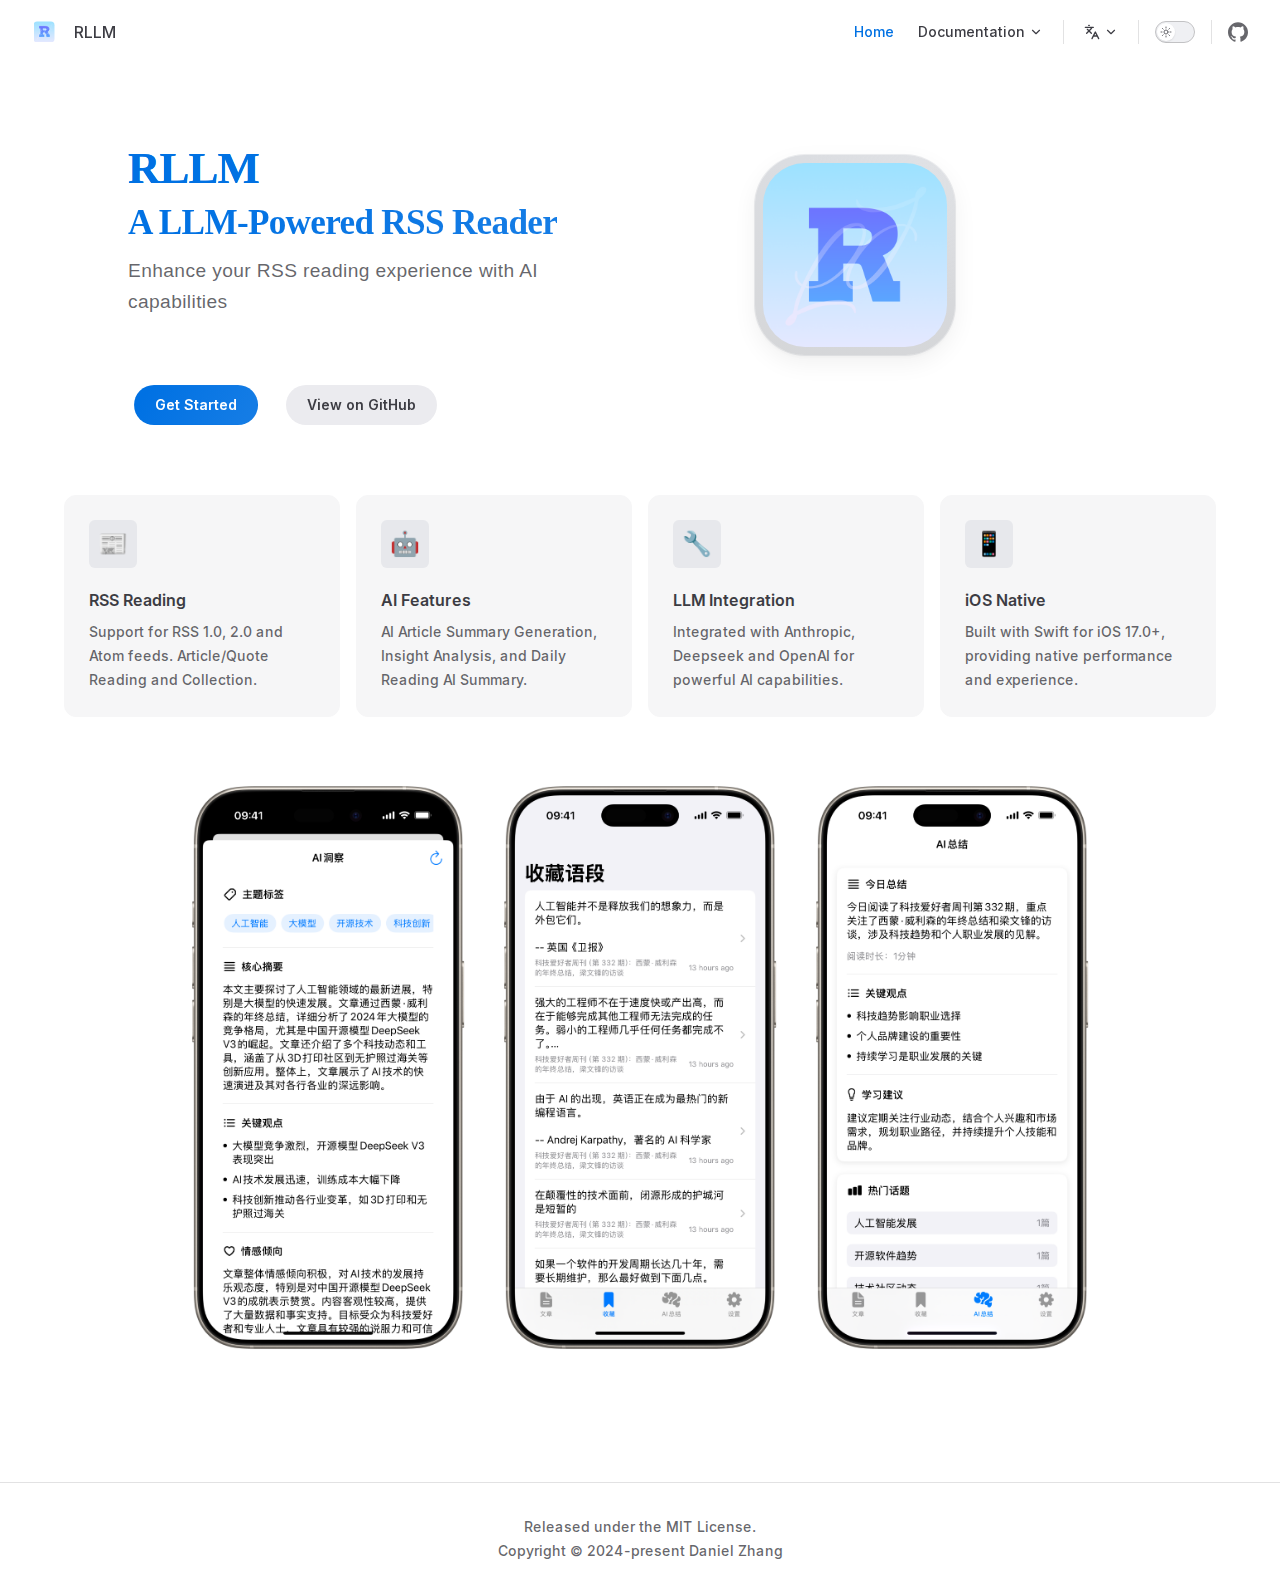
==== commit 70588d67: "add screenshot hover" ====
--- a/index.html
+++ b/index.html
@@ -6,7 +6,7 @@
     <title>RLLM - A LLM-Powered RSS Reader | RLLM</title>
     <meta name="description" content="A LLM-Powered RSS Reader">
     <meta name="generator" content="VitePress v1.5.0">
-    <link rel="preload stylesheet" href="/assets/style.By63_Lpz.css" as="style">
+    <link rel="preload stylesheet" href="/assets/style.Cpad7OaN.css" as="style">
     <link rel="preload stylesheet" href="/vp-icons.css" as="style">
     
     <script type="module" src="/assets/app.PTLyAn1L.js"></script>
@@ -14,13 +14,13 @@
     <link rel="modulepreload" href="/assets/chunks/theme.DXMwKAdC.js">
     <link rel="modulepreload" href="/assets/chunks/framework.P9qPzDnn.js">
     <link rel="modulepreload" href="/assets/chunks/screenshot3.DSwbtHrI.js">
-    <link rel="modulepreload" href="/assets/index.md.rxfKMIa3.lean.js">
+    <link rel="modulepreload" href="/assets/index.md.CGHk2kHa.lean.js">
     <script id="check-dark-mode">(()=>{const e=localStorage.getItem("vitepress-theme-appearance")||"auto",a=window.matchMedia("(prefers-color-scheme: dark)").matches;(!e||e==="auto"?a:e==="dark")&&document.documentElement.classList.add("dark")})();</script>
     <script id="check-mac-os">document.documentElement.classList.toggle("mac",/Mac|iPhone|iPod|iPad/i.test(navigator.platform));</script>
   </head>
   <body>
-    <div id="app"><div class="Layout" data-v-d8b57b2d><!--[--><!--]--><!--[--><span tabindex="-1" data-v-c8291ffa></span><a href="#VPContent" class="VPSkipLink visually-hidden" data-v-c8291ffa> Skip to content </a><!--]--><!----><header class="VPNav" data-v-d8b57b2d data-v-7ad780c2><div class="VPNavBar" data-v-7ad780c2 data-v-9fd4d1dd><div class="wrapper" data-v-9fd4d1dd><div class="container" data-v-9fd4d1dd><div class="title" data-v-9fd4d1dd><div class="VPNavBarTitle" data-v-9fd4d1dd data-v-9f43907a><a class="title" href="/" data-v-9f43907a><!--[--><!--]--><!--[--><!--[--><!--[--><img class="VPImage dark logo" src="/images/icon_dark.png" alt data-v-ab19afbb><!--]--><!--[--><img class="VPImage light logo" src="/images/icon.png" alt data-v-ab19afbb><!--]--><!--]--><!--]--><span data-v-9f43907a>RLLM</span><!--[--><!--]--></a></div></div><div class="content" data-v-9fd4d1dd><div class="content-body" data-v-9fd4d1dd><!--[--><!--]--><div class="VPNavBarSearch search" data-v-9fd4d1dd><!----></div><nav aria-labelledby="main-nav-aria-label" class="VPNavBarMenu menu" data-v-9fd4d1dd data-v-afb2845e><span id="main-nav-aria-label" class="visually-hidden" data-v-afb2845e> Main Navigation </span><!--[--><!--[--><a class="VPLink link VPNavBarMenuLink active" href="/" tabindex="0" data-v-afb2845e data-v-815115f5><!--[--><span data-v-815115f5>Home</span><!--]--></a><!--]--><!--[--><div class="VPFlyout VPNavBarMenuGroup" data-v-afb2845e data-v-bfe7971f><button type="button" class="button" aria-haspopup="true" aria-expanded="false" data-v-bfe7971f><span class="text" data-v-bfe7971f><!----><span data-v-bfe7971f>Documentation</span><span class="vpi-chevron-down text-icon" data-v-bfe7971f></span></span></button><div class="menu" data-v-bfe7971f><div class="VPMenu" data-v-bfe7971f data-v-20ed86d6><div class="items" data-v-20ed86d6><!--[--><!--[--><div class="VPMenuLink" data-v-20ed86d6 data-v-7eeeb2dc><a class="VPLink link" href="/guide/installation.html" data-v-7eeeb2dc><!--[--><span data-v-7eeeb2dc>Installation</span><!--]--></a></div><!--]--><!--[--><div class="VPMenuLink" data-v-20ed86d6 data-v-7eeeb2dc><a class="VPLink link" href="/guide/development.html" data-v-7eeeb2dc><!--[--><span data-v-7eeeb2dc>Development</span><!--]--></a></div><!--]--><!--[--><div class="VPMenuLink" data-v-20ed86d6 data-v-7eeeb2dc><a class="VPLink link" href="/guide/contributing.html" data-v-7eeeb2dc><!--[--><span data-v-7eeeb2dc>Contributing</span><!--]--></a></div><!--]--><!--[--><div class="VPMenuLink" data-v-20ed86d6 data-v-7eeeb2dc><a class="VPLink link" href="/guide/faq.html" data-v-7eeeb2dc><!--[--><span data-v-7eeeb2dc>FAQ</span><!--]--></a></div><!--]--><!--]--></div><!--[--><!--]--></div></div></div><!--]--><!--]--></nav><div class="VPFlyout VPNavBarTranslations translations" data-v-9fd4d1dd data-v-acee064b data-v-bfe7971f><button type="button" class="button" aria-haspopup="true" aria-expanded="false" aria-label="Change language" data-v-bfe7971f><span class="text" data-v-bfe7971f><span class="vpi-languages option-icon" data-v-bfe7971f></span><!----><span class="vpi-chevron-down text-icon" data-v-bfe7971f></span></span></button><div class="menu" data-v-bfe7971f><div class="VPMenu" data-v-bfe7971f data-v-20ed86d6><!----><!--[--><!--[--><div class="items" data-v-acee064b><p class="title" data-v-acee064b>English</p><!--[--><div class="VPMenuLink" data-v-acee064b data-v-7eeeb2dc><a class="VPLink link" href="/zh/" data-v-7eeeb2dc><!--[--><span data-v-7eeeb2dc>简体中文</span><!--]--></a></div><!--]--></div><!--]--><!--]--></div></div></div><div class="VPNavBarAppearance appearance" data-v-9fd4d1dd data-v-3f90c1a5><button class="VPSwitch VPSwitchAppearance" type="button" role="switch" title aria-checked="false" data-v-3f90c1a5 data-v-be9742d9 data-v-b4ccac88><span class="check" data-v-b4ccac88><span class="icon" data-v-b4ccac88><!--[--><span class="vpi-sun sun" data-v-be9742d9></span><span class="vpi-moon moon" data-v-be9742d9></span><!--]--></span></span></button></div><div class="VPSocialLinks VPNavBarSocialLinks social-links" data-v-9fd4d1dd data-v-ef6192dc data-v-e71e869c><!--[--><a class="VPSocialLink no-icon" href="https://github.com/DanielZhangyc/RLLM" aria-label="github" target="_blank" rel="noopener" data-v-e71e869c data-v-60a9a2d3><span class="vpi-social-github"></span></a><!--]--></div><div class="VPFlyout VPNavBarExtra extra" data-v-9fd4d1dd data-v-f953d92f data-v-bfe7971f><button type="button" class="button" aria-haspopup="true" aria-expanded="false" aria-label="extra navigation" data-v-bfe7971f><span class="vpi-more-horizontal icon" data-v-bfe7971f></span></button><div class="menu" data-v-bfe7971f><div class="VPMenu" data-v-bfe7971f data-v-20ed86d6><!----><!--[--><!--[--><div class="group translations" data-v-f953d92f><p class="trans-title" data-v-f953d92f>English</p><!--[--><div class="VPMenuLink" data-v-f953d92f data-v-7eeeb2dc><a class="VPLink link" href="/zh/" data-v-7eeeb2dc><!--[--><span data-v-7eeeb2dc>简体中文</span><!--]--></a></div><!--]--></div><div class="group" data-v-f953d92f><div class="item appearance" data-v-f953d92f><p class="label" data-v-f953d92f>Appearance</p><div class="appearance-action" data-v-f953d92f><button class="VPSwitch VPSwitchAppearance" type="button" role="switch" title aria-checked="false" data-v-f953d92f data-v-be9742d9 data-v-b4ccac88><span class="check" data-v-b4ccac88><span class="icon" data-v-b4ccac88><!--[--><span class="vpi-sun sun" data-v-be9742d9></span><span class="vpi-moon moon" data-v-be9742d9></span><!--]--></span></span></button></div></div></div><div class="group" data-v-f953d92f><div class="item social-links" data-v-f953d92f><div class="VPSocialLinks social-links-list" data-v-f953d92f data-v-e71e869c><!--[--><a class="VPSocialLink no-icon" href="https://github.com/DanielZhangyc/RLLM" aria-label="github" target="_blank" rel="noopener" data-v-e71e869c data-v-60a9a2d3><span class="vpi-social-github"></span></a><!--]--></div></div></div><!--]--><!--]--></div></div></div><!--[--><!--]--><button type="button" class="VPNavBarHamburger hamburger" aria-label="mobile navigation" aria-expanded="false" aria-controls="VPNavScreen" data-v-9fd4d1dd data-v-6bee1efd><span class="container" data-v-6bee1efd><span class="top" data-v-6bee1efd></span><span class="middle" data-v-6bee1efd></span><span class="bottom" data-v-6bee1efd></span></span></button></div></div></div></div><div class="divider" data-v-9fd4d1dd><div class="divider-line" data-v-9fd4d1dd></div></div></div><!----></header><!----><!----><div class="VPContent is-home" id="VPContent" data-v-d8b57b2d data-v-9a6c75ad><div class="VPHome" data-v-9a6c75ad data-v-07b1ad08><!--[--><!--]--><div class="VPHero has-image VPHomeHero" data-v-07b1ad08 data-v-b10c5094><div class="container" data-v-b10c5094><div class="main" data-v-b10c5094><!--[--><!--]--><!--[--><h1 class="name" data-v-b10c5094><span class="clip" data-v-b10c5094>RLLM</span></h1><p class="text" data-v-b10c5094>A LLM-Powered RSS Reader</p><p class="tagline" data-v-b10c5094>Enhance your RSS reading experience with AI capabilities</p><!--]--><!--[--><!--]--><div class="actions" data-v-b10c5094><!--[--><div class="action" data-v-b10c5094><a class="VPButton medium brand" href="/guide/installation.html" data-v-b10c5094 data-v-93dc4167>Get Started</a></div><div class="action" data-v-b10c5094><a class="VPButton medium alt" href="https://github.com/DanielZhangyc/RLLM" target="_blank" rel="noreferrer" data-v-b10c5094 data-v-93dc4167>View on GitHub</a></div><!--]--></div><!--[--><!--]--></div><div class="image" data-v-b10c5094><div class="image-container" data-v-b10c5094><div class="image-bg" data-v-b10c5094></div><!--[--><!--[--><img class="VPImage image-src" src="/images/icon.png" alt="RLLM" data-v-ab19afbb><!--]--><!--]--></div></div></div></div><!--[--><!--]--><!--[--><!--]--><div class="VPFeatures VPHomeFeatures" data-v-07b1ad08 data-v-b1eea84a><div class="container" data-v-b1eea84a><div class="items" data-v-b1eea84a><!--[--><div class="grid-4 item" data-v-b1eea84a><div class="VPLink no-icon VPFeature" data-v-b1eea84a data-v-bd37d1a2><!--[--><article class="box" data-v-bd37d1a2><div class="icon" data-v-bd37d1a2>📰</div><h2 class="title" data-v-bd37d1a2>RSS Reading</h2><p class="details" data-v-bd37d1a2>Support for RSS 1.0, 2.0 and Atom feeds. Article/Quote Reading and Collection.</p><!----></article><!--]--></div></div><div class="grid-4 item" data-v-b1eea84a><div class="VPLink no-icon VPFeature" data-v-b1eea84a data-v-bd37d1a2><!--[--><article class="box" data-v-bd37d1a2><div class="icon" data-v-bd37d1a2>🤖</div><h2 class="title" data-v-bd37d1a2>AI Features</h2><p class="details" data-v-bd37d1a2>AI Article Summary Generation, Insight Analysis, and Daily Reading AI Summary.</p><!----></article><!--]--></div></div><div class="grid-4 item" data-v-b1eea84a><div class="VPLink no-icon VPFeature" data-v-b1eea84a data-v-bd37d1a2><!--[--><article class="box" data-v-bd37d1a2><div class="icon" data-v-bd37d1a2>🔧</div><h2 class="title" data-v-bd37d1a2>LLM Integration</h2><p class="details" data-v-bd37d1a2>Integrated with Anthropic, Deepseek and OpenAI for powerful AI capabilities.</p><!----></article><!--]--></div></div><div class="grid-4 item" data-v-b1eea84a><div class="VPLink no-icon VPFeature" data-v-b1eea84a data-v-bd37d1a2><!--[--><article class="box" data-v-bd37d1a2><div class="icon" data-v-bd37d1a2>📱</div><h2 class="title" data-v-bd37d1a2>iOS Native</h2><p class="details" data-v-bd37d1a2>Built with Swift for iOS 17.0+, providing native performance and experience.</p><!----></article><!--]--></div></div><!--]--></div></div></div><!--[--><!--]--><div class="vp-doc container" style="" data-v-07b1ad08 data-v-c141a4bd><!--[--><div style="position:relative;" data-v-07b1ad08><div><div class="screenshots"><img src="/images/screenshot1.png" alt="Screenshot 1"><img src="/images/screenshot2.png" alt="Screenshot 2"><img src="/images/screenshot3.png" alt="Screenshot 3"></div></div></div><!--]--></div></div></div><footer class="VPFooter" data-v-d8b57b2d data-v-566314d4><div class="container" data-v-566314d4><p class="message" data-v-566314d4>Released under the MIT License.</p><p class="copyright" data-v-566314d4>Copyright © 2024-present Daniel Zhang</p></div></footer><!--[--><!--]--></div></div>
-    <script>window.__VP_HASH_MAP__=JSON.parse("{\"guide_contributing.md\":\"BEStAheT\",\"guide_development.md\":\"CBvY2f9T\",\"guide_faq.md\":\"CPRUOdHU\",\"guide_installation.md\":\"BeMOd6na\",\"index.md\":\"rxfKMIa3\",\"zh_guide_contributing.md\":\"kDb6ntRq\",\"zh_guide_development.md\":\"BErxWu7p\",\"zh_guide_faq.md\":\"Bleex4-o\",\"zh_guide_installation.md\":\"Dw1jYGjD\",\"zh_index.md\":\"CCogU8Wa\"}");window.__VP_SITE_DATA__=JSON.parse("{\"lang\":\"en-US\",\"dir\":\"ltr\",\"title\":\"RLLM\",\"description\":\"A LLM-Powered RSS Reader\",\"base\":\"/\",\"head\":[],\"router\":{\"prefetchLinks\":true},\"appearance\":true,\"themeConfig\":{\"logo\":{\"light\":\"/images/icon.png\",\"dark\":\"/images/icon_dark.png\"},\"socialLinks\":[{\"icon\":\"github\",\"link\":\"https://github.com/DanielZhangyc/RLLM\"}],\"footer\":{\"message\":\"Released under the MIT License.\",\"copyright\":\"Copyright © 2024-present Daniel Zhang\"}},\"locales\":{\"root\":{\"label\":\"English\",\"lang\":\"en\",\"themeConfig\":{\"nav\":[{\"text\":\"Home\",\"link\":\"/\"},{\"text\":\"Documentation\",\"items\":[{\"text\":\"Installation\",\"link\":\"/guide/installation\"},{\"text\":\"Development\",\"link\":\"/guide/development\"},{\"text\":\"Contributing\",\"link\":\"/guide/contributing\"},{\"text\":\"FAQ\",\"link\":\"/guide/faq\"}]}],\"sidebar\":{\"/guide/\":[{\"text\":\"Guide\",\"items\":[{\"text\":\"Installation\",\"link\":\"/guide/installation\"},{\"text\":\"Development\",\"link\":\"/guide/development\"},{\"text\":\"Contributing\",\"link\":\"/guide/contributing\"},{\"text\":\"FAQ\",\"link\":\"/guide/faq\"}]}]}}},\"zh\":{\"label\":\"简体中文\",\"lang\":\"zh-CN\",\"link\":\"/zh/\",\"themeConfig\":{\"nav\":[{\"text\":\"首页\",\"link\":\"/zh/\"},{\"text\":\"文档\",\"items\":[{\"text\":\"安装\",\"link\":\"/zh/guide/installation\"},{\"text\":\"开发\",\"link\":\"/zh/guide/development\"},{\"text\":\"贡献\",\"link\":\"/zh/guide/contributing\"},{\"text\":\"常见问题\",\"link\":\"/zh/guide/faq\"}]}],\"sidebar\":{\"/zh/guide/\":[{\"text\":\"指南\",\"items\":[{\"text\":\"安装\",\"link\":\"/zh/guide/installation\"},{\"text\":\"开发\",\"link\":\"/zh/guide/development\"},{\"text\":\"贡献\",\"link\":\"/zh/guide/contributing\"},{\"text\":\"常见问题\",\"link\":\"/zh/guide/faq\"}]}]}}}},\"scrollOffset\":134,\"cleanUrls\":false}");</script>
+    <div id="app"><div class="Layout" data-v-d8b57b2d><!--[--><!--]--><!--[--><span tabindex="-1" data-v-c8291ffa></span><a href="#VPContent" class="VPSkipLink visually-hidden" data-v-c8291ffa> Skip to content </a><!--]--><!----><header class="VPNav" data-v-d8b57b2d data-v-7ad780c2><div class="VPNavBar" data-v-7ad780c2 data-v-9fd4d1dd><div class="wrapper" data-v-9fd4d1dd><div class="container" data-v-9fd4d1dd><div class="title" data-v-9fd4d1dd><div class="VPNavBarTitle" data-v-9fd4d1dd data-v-9f43907a><a class="title" href="/" data-v-9f43907a><!--[--><!--]--><!--[--><!--[--><!--[--><img class="VPImage dark logo" src="/images/icon_dark.png" alt data-v-ab19afbb><!--]--><!--[--><img class="VPImage light logo" src="/images/icon.png" alt data-v-ab19afbb><!--]--><!--]--><!--]--><span data-v-9f43907a>RLLM</span><!--[--><!--]--></a></div></div><div class="content" data-v-9fd4d1dd><div class="content-body" data-v-9fd4d1dd><!--[--><!--]--><div class="VPNavBarSearch search" data-v-9fd4d1dd><!----></div><nav aria-labelledby="main-nav-aria-label" class="VPNavBarMenu menu" data-v-9fd4d1dd data-v-afb2845e><span id="main-nav-aria-label" class="visually-hidden" data-v-afb2845e> Main Navigation </span><!--[--><!--[--><a class="VPLink link VPNavBarMenuLink active" href="/" tabindex="0" data-v-afb2845e data-v-815115f5><!--[--><span data-v-815115f5>Home</span><!--]--></a><!--]--><!--[--><div class="VPFlyout VPNavBarMenuGroup" data-v-afb2845e data-v-bfe7971f><button type="button" class="button" aria-haspopup="true" aria-expanded="false" data-v-bfe7971f><span class="text" data-v-bfe7971f><!----><span data-v-bfe7971f>Documentation</span><span class="vpi-chevron-down text-icon" data-v-bfe7971f></span></span></button><div class="menu" data-v-bfe7971f><div class="VPMenu" data-v-bfe7971f data-v-20ed86d6><div class="items" data-v-20ed86d6><!--[--><!--[--><div class="VPMenuLink" data-v-20ed86d6 data-v-7eeeb2dc><a class="VPLink link" href="/guide/installation.html" data-v-7eeeb2dc><!--[--><span data-v-7eeeb2dc>Installation</span><!--]--></a></div><!--]--><!--[--><div class="VPMenuLink" data-v-20ed86d6 data-v-7eeeb2dc><a class="VPLink link" href="/guide/development.html" data-v-7eeeb2dc><!--[--><span data-v-7eeeb2dc>Development</span><!--]--></a></div><!--]--><!--[--><div class="VPMenuLink" data-v-20ed86d6 data-v-7eeeb2dc><a class="VPLink link" href="/guide/contributing.html" data-v-7eeeb2dc><!--[--><span data-v-7eeeb2dc>Contributing</span><!--]--></a></div><!--]--><!--[--><div class="VPMenuLink" data-v-20ed86d6 data-v-7eeeb2dc><a class="VPLink link" href="/guide/faq.html" data-v-7eeeb2dc><!--[--><span data-v-7eeeb2dc>FAQ</span><!--]--></a></div><!--]--><!--]--></div><!--[--><!--]--></div></div></div><!--]--><!--]--></nav><div class="VPFlyout VPNavBarTranslations translations" data-v-9fd4d1dd data-v-acee064b data-v-bfe7971f><button type="button" class="button" aria-haspopup="true" aria-expanded="false" aria-label="Change language" data-v-bfe7971f><span class="text" data-v-bfe7971f><span class="vpi-languages option-icon" data-v-bfe7971f></span><!----><span class="vpi-chevron-down text-icon" data-v-bfe7971f></span></span></button><div class="menu" data-v-bfe7971f><div class="VPMenu" data-v-bfe7971f data-v-20ed86d6><!----><!--[--><!--[--><div class="items" data-v-acee064b><p class="title" data-v-acee064b>English</p><!--[--><div class="VPMenuLink" data-v-acee064b data-v-7eeeb2dc><a class="VPLink link" href="/zh/" data-v-7eeeb2dc><!--[--><span data-v-7eeeb2dc>简体中文</span><!--]--></a></div><!--]--></div><!--]--><!--]--></div></div></div><div class="VPNavBarAppearance appearance" data-v-9fd4d1dd data-v-3f90c1a5><button class="VPSwitch VPSwitchAppearance" type="button" role="switch" title aria-checked="false" data-v-3f90c1a5 data-v-be9742d9 data-v-b4ccac88><span class="check" data-v-b4ccac88><span class="icon" data-v-b4ccac88><!--[--><span class="vpi-sun sun" data-v-be9742d9></span><span class="vpi-moon moon" data-v-be9742d9></span><!--]--></span></span></button></div><div class="VPSocialLinks VPNavBarSocialLinks social-links" data-v-9fd4d1dd data-v-ef6192dc data-v-e71e869c><!--[--><a class="VPSocialLink no-icon" href="https://github.com/DanielZhangyc/RLLM" aria-label="github" target="_blank" rel="noopener" data-v-e71e869c data-v-60a9a2d3><span class="vpi-social-github"></span></a><!--]--></div><div class="VPFlyout VPNavBarExtra extra" data-v-9fd4d1dd data-v-f953d92f data-v-bfe7971f><button type="button" class="button" aria-haspopup="true" aria-expanded="false" aria-label="extra navigation" data-v-bfe7971f><span class="vpi-more-horizontal icon" data-v-bfe7971f></span></button><div class="menu" data-v-bfe7971f><div class="VPMenu" data-v-bfe7971f data-v-20ed86d6><!----><!--[--><!--[--><div class="group translations" data-v-f953d92f><p class="trans-title" data-v-f953d92f>English</p><!--[--><div class="VPMenuLink" data-v-f953d92f data-v-7eeeb2dc><a class="VPLink link" href="/zh/" data-v-7eeeb2dc><!--[--><span data-v-7eeeb2dc>简体中文</span><!--]--></a></div><!--]--></div><div class="group" data-v-f953d92f><div class="item appearance" data-v-f953d92f><p class="label" data-v-f953d92f>Appearance</p><div class="appearance-action" data-v-f953d92f><button class="VPSwitch VPSwitchAppearance" type="button" role="switch" title aria-checked="false" data-v-f953d92f data-v-be9742d9 data-v-b4ccac88><span class="check" data-v-b4ccac88><span class="icon" data-v-b4ccac88><!--[--><span class="vpi-sun sun" data-v-be9742d9></span><span class="vpi-moon moon" data-v-be9742d9></span><!--]--></span></span></button></div></div></div><div class="group" data-v-f953d92f><div class="item social-links" data-v-f953d92f><div class="VPSocialLinks social-links-list" data-v-f953d92f data-v-e71e869c><!--[--><a class="VPSocialLink no-icon" href="https://github.com/DanielZhangyc/RLLM" aria-label="github" target="_blank" rel="noopener" data-v-e71e869c data-v-60a9a2d3><span class="vpi-social-github"></span></a><!--]--></div></div></div><!--]--><!--]--></div></div></div><!--[--><!--]--><button type="button" class="VPNavBarHamburger hamburger" aria-label="mobile navigation" aria-expanded="false" aria-controls="VPNavScreen" data-v-9fd4d1dd data-v-6bee1efd><span class="container" data-v-6bee1efd><span class="top" data-v-6bee1efd></span><span class="middle" data-v-6bee1efd></span><span class="bottom" data-v-6bee1efd></span></span></button></div></div></div></div><div class="divider" data-v-9fd4d1dd><div class="divider-line" data-v-9fd4d1dd></div></div></div><!----></header><!----><!----><div class="VPContent is-home" id="VPContent" data-v-d8b57b2d data-v-9a6c75ad><div class="VPHome" data-v-9a6c75ad data-v-07b1ad08><!--[--><!--]--><div class="VPHero has-image VPHomeHero" data-v-07b1ad08 data-v-b10c5094><div class="container" data-v-b10c5094><div class="main" data-v-b10c5094><!--[--><!--]--><!--[--><h1 class="name" data-v-b10c5094><span class="clip" data-v-b10c5094>RLLM</span></h1><p class="text" data-v-b10c5094>A LLM-Powered RSS Reader</p><p class="tagline" data-v-b10c5094>Enhance your RSS reading experience with AI capabilities</p><!--]--><!--[--><!--]--><div class="actions" data-v-b10c5094><!--[--><div class="action" data-v-b10c5094><a class="VPButton medium brand" href="/guide/installation.html" data-v-b10c5094 data-v-93dc4167>Get Started</a></div><div class="action" data-v-b10c5094><a class="VPButton medium alt" href="https://github.com/DanielZhangyc/RLLM" target="_blank" rel="noreferrer" data-v-b10c5094 data-v-93dc4167>View on GitHub</a></div><!--]--></div><!--[--><!--]--></div><div class="image" data-v-b10c5094><div class="image-container" data-v-b10c5094><div class="image-bg" data-v-b10c5094></div><!--[--><!--[--><img class="VPImage image-src" src="/images/icon.png" alt="RLLM" data-v-ab19afbb><!--]--><!--]--></div></div></div></div><!--[--><!--]--><!--[--><!--]--><div class="VPFeatures VPHomeFeatures" data-v-07b1ad08 data-v-b1eea84a><div class="container" data-v-b1eea84a><div class="items" data-v-b1eea84a><!--[--><div class="grid-4 item" data-v-b1eea84a><div class="VPLink no-icon VPFeature" data-v-b1eea84a data-v-bd37d1a2><!--[--><article class="box" data-v-bd37d1a2><div class="icon" data-v-bd37d1a2>📰</div><h2 class="title" data-v-bd37d1a2>RSS Reading</h2><p class="details" data-v-bd37d1a2>Support for RSS 1.0, 2.0 and Atom feeds. Article/Quote Reading and Collection.</p><!----></article><!--]--></div></div><div class="grid-4 item" data-v-b1eea84a><div class="VPLink no-icon VPFeature" data-v-b1eea84a data-v-bd37d1a2><!--[--><article class="box" data-v-bd37d1a2><div class="icon" data-v-bd37d1a2>🤖</div><h2 class="title" data-v-bd37d1a2>AI Features</h2><p class="details" data-v-bd37d1a2>AI Article Summary Generation, Insight Analysis, and Daily Reading AI Summary.</p><!----></article><!--]--></div></div><div class="grid-4 item" data-v-b1eea84a><div class="VPLink no-icon VPFeature" data-v-b1eea84a data-v-bd37d1a2><!--[--><article class="box" data-v-bd37d1a2><div class="icon" data-v-bd37d1a2>🔧</div><h2 class="title" data-v-bd37d1a2>LLM Integration</h2><p class="details" data-v-bd37d1a2>Integrated with Anthropic, Deepseek and OpenAI for powerful AI capabilities.</p><!----></article><!--]--></div></div><div class="grid-4 item" data-v-b1eea84a><div class="VPLink no-icon VPFeature" data-v-b1eea84a data-v-bd37d1a2><!--[--><article class="box" data-v-bd37d1a2><div class="icon" data-v-bd37d1a2>📱</div><h2 class="title" data-v-bd37d1a2>iOS Native</h2><p class="details" data-v-bd37d1a2>Built with Swift for iOS 17.0+, providing native performance and experience.</p><!----></article><!--]--></div></div><!--]--></div></div></div><!--[--><!--]--><div class="vp-doc container" style="" data-v-07b1ad08 data-v-c141a4bd><!--[--><div style="position:relative;" data-v-07b1ad08><div><div class="screenshots"><div class="screenshot-wrapper"><img src="/images/screenshot1.png" alt="AI Insights"><div class="caption">AI Insights</div></div><div class="screenshot-wrapper"><img src="/images/screenshot2.png" alt="Quote Collection"><div class="caption">Quote Collection</div></div><div class="screenshot-wrapper"><img src="/images/screenshot3.png" alt="Daily Summary"><div class="caption">Daily Summary</div></div></div></div></div><!--]--></div></div></div><footer class="VPFooter" data-v-d8b57b2d data-v-566314d4><div class="container" data-v-566314d4><p class="message" data-v-566314d4>Released under the MIT License.</p><p class="copyright" data-v-566314d4>Copyright © 2024-present Daniel Zhang</p></div></footer><!--[--><!--]--></div></div>
+    <script>window.__VP_HASH_MAP__=JSON.parse("{\"guide_contributing.md\":\"BEStAheT\",\"guide_development.md\":\"CBvY2f9T\",\"guide_faq.md\":\"CPRUOdHU\",\"guide_installation.md\":\"BeMOd6na\",\"index.md\":\"CGHk2kHa\",\"zh_guide_contributing.md\":\"kDb6ntRq\",\"zh_guide_development.md\":\"BErxWu7p\",\"zh_guide_faq.md\":\"Bleex4-o\",\"zh_guide_installation.md\":\"Dw1jYGjD\",\"zh_index.md\":\"CSJj2JHG\"}");window.__VP_SITE_DATA__=JSON.parse("{\"lang\":\"en-US\",\"dir\":\"ltr\",\"title\":\"RLLM\",\"description\":\"A LLM-Powered RSS Reader\",\"base\":\"/\",\"head\":[],\"router\":{\"prefetchLinks\":true},\"appearance\":true,\"themeConfig\":{\"logo\":{\"light\":\"/images/icon.png\",\"dark\":\"/images/icon_dark.png\"},\"socialLinks\":[{\"icon\":\"github\",\"link\":\"https://github.com/DanielZhangyc/RLLM\"}],\"footer\":{\"message\":\"Released under the MIT License.\",\"copyright\":\"Copyright © 2024-present Daniel Zhang\"}},\"locales\":{\"root\":{\"label\":\"English\",\"lang\":\"en\",\"themeConfig\":{\"nav\":[{\"text\":\"Home\",\"link\":\"/\"},{\"text\":\"Documentation\",\"items\":[{\"text\":\"Installation\",\"link\":\"/guide/installation\"},{\"text\":\"Development\",\"link\":\"/guide/development\"},{\"text\":\"Contributing\",\"link\":\"/guide/contributing\"},{\"text\":\"FAQ\",\"link\":\"/guide/faq\"}]}],\"sidebar\":{\"/guide/\":[{\"text\":\"Guide\",\"items\":[{\"text\":\"Installation\",\"link\":\"/guide/installation\"},{\"text\":\"Development\",\"link\":\"/guide/development\"},{\"text\":\"Contributing\",\"link\":\"/guide/contributing\"},{\"text\":\"FAQ\",\"link\":\"/guide/faq\"}]}]}}},\"zh\":{\"label\":\"简体中文\",\"lang\":\"zh-CN\",\"link\":\"/zh/\",\"themeConfig\":{\"nav\":[{\"text\":\"首页\",\"link\":\"/zh/\"},{\"text\":\"文档\",\"items\":[{\"text\":\"安装\",\"link\":\"/zh/guide/installation\"},{\"text\":\"开发\",\"link\":\"/zh/guide/development\"},{\"text\":\"贡献\",\"link\":\"/zh/guide/contributing\"},{\"text\":\"常见问题\",\"link\":\"/zh/guide/faq\"}]}],\"sidebar\":{\"/zh/guide/\":[{\"text\":\"指南\",\"items\":[{\"text\":\"安装\",\"link\":\"/zh/guide/installation\"},{\"text\":\"开发\",\"link\":\"/zh/guide/development\"},{\"text\":\"贡献\",\"link\":\"/zh/guide/contributing\"},{\"text\":\"常见问题\",\"link\":\"/zh/guide/faq\"}]}]}}}},\"scrollOffset\":134,\"cleanUrls\":false}");</script>
     
   </body>
 </html>--- a/assets/style.Cpad7OaN.css
+++ b/assets/style.Cpad7OaN.css
@@ -0,0 +1 @@
+@import"https://google-fonts.mirrors.sjtug.sjtu.edu.cn/css2?family=Source+Serif+Pro:wght@400;600;700&family=Noto+Serif+SC:wght@400;600;700&family=Noto+Sans+SC:wght@400;500;700&display=swap";@font-face{font-family:Inter;font-style:normal;font-weight:100 900;font-display:swap;src:url(/assets/inter-roman-cyrillic-ext.BBPuwvHQ.woff2) format("woff2");unicode-range:U+0460-052F,U+1C80-1C88,U+20B4,U+2DE0-2DFF,U+A640-A69F,U+FE2E-FE2F}@font-face{font-family:Inter;font-style:normal;font-weight:100 900;font-display:swap;src:url(/assets/inter-roman-cyrillic.C5lxZ8CY.woff2) format("woff2");unicode-range:U+0301,U+0400-045F,U+0490-0491,U+04B0-04B1,U+2116}@font-face{font-family:Inter;font-style:normal;font-weight:100 900;font-display:swap;src:url(/assets/inter-roman-greek-ext.CqjqNYQ-.woff2) format("woff2");unicode-range:U+1F00-1FFF}@font-face{font-family:Inter;font-style:normal;font-weight:100 900;font-display:swap;src:url(/assets/inter-roman-greek.BBVDIX6e.woff2) format("woff2");unicode-range:U+0370-0377,U+037A-037F,U+0384-038A,U+038C,U+038E-03A1,U+03A3-03FF}@font-face{font-family:Inter;font-style:normal;font-weight:100 900;font-display:swap;src:url(/assets/inter-roman-vietnamese.BjW4sHH5.woff2) format("woff2");unicode-range:U+0102-0103,U+0110-0111,U+0128-0129,U+0168-0169,U+01A0-01A1,U+01AF-01B0,U+0300-0301,U+0303-0304,U+0308-0309,U+0323,U+0329,U+1EA0-1EF9,U+20AB}@font-face{font-family:Inter;font-style:normal;font-weight:100 900;font-display:swap;src:url(/assets/inter-roman-latin-ext.4ZJIpNVo.woff2) format("woff2");unicode-range:U+0100-02AF,U+0304,U+0308,U+0329,U+1E00-1E9F,U+1EF2-1EFF,U+2020,U+20A0-20AB,U+20AD-20C0,U+2113,U+2C60-2C7F,U+A720-A7FF}@font-face{font-family:Inter;font-style:normal;font-weight:100 900;font-display:swap;src:url(/assets/inter-roman-latin.Di8DUHzh.woff2) format("woff2");unicode-range:U+0000-00FF,U+0131,U+0152-0153,U+02BB-02BC,U+02C6,U+02DA,U+02DC,U+0304,U+0308,U+0329,U+2000-206F,U+2074,U+20AC,U+2122,U+2191,U+2193,U+2212,U+2215,U+FEFF,U+FFFD}@font-face{font-family:Inter;font-style:italic;font-weight:100 900;font-display:swap;src:url(/assets/inter-italic-cyrillic-ext.r48I6akx.woff2) format("woff2");unicode-range:U+0460-052F,U+1C80-1C88,U+20B4,U+2DE0-2DFF,U+A640-A69F,U+FE2E-FE2F}@font-face{font-family:Inter;font-style:italic;font-weight:100 900;font-display:swap;src:url(/assets/inter-italic-cyrillic.By2_1cv3.woff2) format("woff2");unicode-range:U+0301,U+0400-045F,U+0490-0491,U+04B0-04B1,U+2116}@font-face{font-family:Inter;font-style:italic;font-weight:100 900;font-display:swap;src:url(/assets/inter-italic-greek-ext.1u6EdAuj.woff2) format("woff2");unicode-range:U+1F00-1FFF}@font-face{font-family:Inter;font-style:italic;font-weight:100 900;font-display:swap;src:url(/assets/inter-italic-greek.DJ8dCoTZ.woff2) format("woff2");unicode-range:U+0370-0377,U+037A-037F,U+0384-038A,U+038C,U+038E-03A1,U+03A3-03FF}@font-face{font-family:Inter;font-style:italic;font-weight:100 900;font-display:swap;src:url(/assets/inter-italic-vietnamese.BSbpV94h.woff2) format("woff2");unicode-range:U+0102-0103,U+0110-0111,U+0128-0129,U+0168-0169,U+01A0-01A1,U+01AF-01B0,U+0300-0301,U+0303-0304,U+0308-0309,U+0323,U+0329,U+1EA0-1EF9,U+20AB}@font-face{font-family:Inter;font-style:italic;font-weight:100 900;font-display:swap;src:url(/assets/inter-italic-latin-ext.CN1xVJS-.woff2) format("woff2");unicode-range:U+0100-02AF,U+0304,U+0308,U+0329,U+1E00-1E9F,U+1EF2-1EFF,U+2020,U+20A0-20AB,U+20AD-20C0,U+2113,U+2C60-2C7F,U+A720-A7FF}@font-face{font-family:Inter;font-style:italic;font-weight:100 900;font-display:swap;src:url(/assets/inter-italic-latin.C2AdPX0b.woff2) format("woff2");unicode-range:U+0000-00FF,U+0131,U+0152-0153,U+02BB-02BC,U+02C6,U+02DA,U+02DC,U+0304,U+0308,U+0329,U+2000-206F,U+2074,U+20AC,U+2122,U+2191,U+2193,U+2212,U+2215,U+FEFF,U+FFFD}@font-face{font-family:Punctuation SC;font-weight:400;src:local("PingFang SC Regular"),local("Noto Sans CJK SC"),local("Microsoft YaHei");unicode-range:U+201C,U+201D,U+2018,U+2019,U+2E3A,U+2014,U+2013,U+2026,U+00B7,U+007E,U+002F}@font-face{font-family:Punctuation SC;font-weight:500;src:local("PingFang SC Medium"),local("Noto Sans CJK SC"),local("Microsoft YaHei");unicode-range:U+201C,U+201D,U+2018,U+2019,U+2E3A,U+2014,U+2013,U+2026,U+00B7,U+007E,U+002F}@font-face{font-family:Punctuation SC;font-weight:600;src:local("PingFang SC Semibold"),local("Noto Sans CJK SC Bold"),local("Microsoft YaHei Bold");unicode-range:U+201C,U+201D,U+2018,U+2019,U+2E3A,U+2014,U+2013,U+2026,U+00B7,U+007E,U+002F}@font-face{font-family:Punctuation SC;font-weight:700;src:local("PingFang SC Semibold"),local("Noto Sans CJK SC Bold"),local("Microsoft YaHei Bold");unicode-range:U+201C,U+201D,U+2018,U+2019,U+2E3A,U+2014,U+2013,U+2026,U+00B7,U+007E,U+002F}:root{--vp-c-white: #ffffff;--vp-c-black: #000000;--vp-c-neutral: var(--vp-c-black);--vp-c-neutral-inverse: var(--vp-c-white)}.dark{--vp-c-neutral: var(--vp-c-white);--vp-c-neutral-inverse: var(--vp-c-black)}:root{--vp-c-gray-1: #dddde3;--vp-c-gray-2: #e4e4e9;--vp-c-gray-3: #ebebef;--vp-c-gray-soft: rgba(142, 150, 170, .14);--vp-c-indigo-1: #3451b2;--vp-c-indigo-2: #3a5ccc;--vp-c-indigo-3: #5672cd;--vp-c-indigo-soft: rgba(100, 108, 255, .14);--vp-c-purple-1: #6f42c1;--vp-c-purple-2: #7e4cc9;--vp-c-purple-3: #8e5cd9;--vp-c-purple-soft: rgba(159, 122, 234, .14);--vp-c-green-1: #18794e;--vp-c-green-2: #299764;--vp-c-green-3: #30a46c;--vp-c-green-soft: rgba(16, 185, 129, .14);--vp-c-yellow-1: #915930;--vp-c-yellow-2: #946300;--vp-c-yellow-3: #9f6a00;--vp-c-yellow-soft: rgba(234, 179, 8, .14);--vp-c-red-1: #b8272c;--vp-c-red-2: #d5393e;--vp-c-red-3: #e0575b;--vp-c-red-soft: rgba(244, 63, 94, .14);--vp-c-sponsor: #db2777}.dark{--vp-c-gray-1: #515c67;--vp-c-gray-2: #414853;--vp-c-gray-3: #32363f;--vp-c-gray-soft: rgba(101, 117, 133, .16);--vp-c-indigo-1: #a8b1ff;--vp-c-indigo-2: #5c73e7;--vp-c-indigo-3: #3e63dd;--vp-c-indigo-soft: rgba(100, 108, 255, .16);--vp-c-purple-1: #c8abfa;--vp-c-purple-2: #a879e6;--vp-c-purple-3: #8e5cd9;--vp-c-purple-soft: rgba(159, 122, 234, .16);--vp-c-green-1: #3dd68c;--vp-c-green-2: #30a46c;--vp-c-green-3: #298459;--vp-c-green-soft: rgba(16, 185, 129, .16);--vp-c-yellow-1: #f9b44e;--vp-c-yellow-2: #da8b17;--vp-c-yellow-3: #a46a0a;--vp-c-yellow-soft: rgba(234, 179, 8, .16);--vp-c-red-1: #f66f81;--vp-c-red-2: #f14158;--vp-c-red-3: #b62a3c;--vp-c-red-soft: rgba(244, 63, 94, .16)}:root{--vp-c-bg: #ffffff;--vp-c-bg-alt: #f6f6f7;--vp-c-bg-elv: #ffffff;--vp-c-bg-soft: #f6f6f7}.dark{--vp-c-bg: #1b1b1f;--vp-c-bg-alt: #161618;--vp-c-bg-elv: #202127;--vp-c-bg-soft: #202127}:root{--vp-c-border: #c2c2c4;--vp-c-divider: #e2e2e3;--vp-c-gutter: #e2e2e3}.dark{--vp-c-border: #3c3f44;--vp-c-divider: #2e2e32;--vp-c-gutter: #000000}:root{--vp-c-text-1: rgba(60, 60, 67);--vp-c-text-2: rgba(60, 60, 67, .78);--vp-c-text-3: rgba(60, 60, 67, .56)}.dark{--vp-c-text-1: rgba(255, 255, 245, .86);--vp-c-text-2: rgba(235, 235, 245, .6);--vp-c-text-3: rgba(235, 235, 245, .38)}:root{--vp-c-default-1: var(--vp-c-gray-1);--vp-c-default-2: var(--vp-c-gray-2);--vp-c-default-3: var(--vp-c-gray-3);--vp-c-default-soft: var(--vp-c-gray-soft);--vp-c-brand-1: var(--vp-c-indigo-1);--vp-c-brand-2: var(--vp-c-indigo-2);--vp-c-brand-3: var(--vp-c-indigo-3);--vp-c-brand-soft: var(--vp-c-indigo-soft);--vp-c-brand: var(--vp-c-brand-1);--vp-c-tip-1: var(--vp-c-brand-1);--vp-c-tip-2: var(--vp-c-brand-2);--vp-c-tip-3: var(--vp-c-brand-3);--vp-c-tip-soft: var(--vp-c-brand-soft);--vp-c-note-1: var(--vp-c-brand-1);--vp-c-note-2: var(--vp-c-brand-2);--vp-c-note-3: var(--vp-c-brand-3);--vp-c-note-soft: var(--vp-c-brand-soft);--vp-c-success-1: var(--vp-c-green-1);--vp-c-success-2: var(--vp-c-green-2);--vp-c-success-3: var(--vp-c-green-3);--vp-c-success-soft: var(--vp-c-green-soft);--vp-c-important-1: var(--vp-c-purple-1);--vp-c-important-2: var(--vp-c-purple-2);--vp-c-important-3: var(--vp-c-purple-3);--vp-c-important-soft: var(--vp-c-purple-soft);--vp-c-warning-1: var(--vp-c-yellow-1);--vp-c-warning-2: var(--vp-c-yellow-2);--vp-c-warning-3: var(--vp-c-yellow-3);--vp-c-warning-soft: var(--vp-c-yellow-soft);--vp-c-danger-1: var(--vp-c-red-1);--vp-c-danger-2: var(--vp-c-red-2);--vp-c-danger-3: var(--vp-c-red-3);--vp-c-danger-soft: var(--vp-c-red-soft);--vp-c-caution-1: var(--vp-c-red-1);--vp-c-caution-2: var(--vp-c-red-2);--vp-c-caution-3: var(--vp-c-red-3);--vp-c-caution-soft: var(--vp-c-red-soft)}:root{--vp-font-family-base: "Inter", ui-sans-serif, system-ui, sans-serif, "Apple Color Emoji", "Segoe UI Emoji", "Segoe UI Symbol", "Noto Color Emoji";--vp-font-family-mono: ui-monospace, "Menlo", "Monaco", "Consolas", "Liberation Mono", "Courier New", monospace;font-optical-sizing:auto}:root:where(:lang(zh)){--vp-font-family-base: "Punctuation SC", "Inter", ui-sans-serif, system-ui, sans-serif, "Apple Color Emoji", "Segoe UI Emoji", "Segoe UI Symbol", "Noto Color Emoji"}:root{--vp-shadow-1: 0 1px 2px rgba(0, 0, 0, .04), 0 1px 2px rgba(0, 0, 0, .06);--vp-shadow-2: 0 3px 12px rgba(0, 0, 0, .07), 0 1px 4px rgba(0, 0, 0, .07);--vp-shadow-3: 0 12px 32px rgba(0, 0, 0, .1), 0 2px 6px rgba(0, 0, 0, .08);--vp-shadow-4: 0 14px 44px rgba(0, 0, 0, .12), 0 3px 9px rgba(0, 0, 0, .12);--vp-shadow-5: 0 18px 56px rgba(0, 0, 0, .16), 0 4px 12px rgba(0, 0, 0, .16)}:root{--vp-z-index-footer: 10;--vp-z-index-local-nav: 20;--vp-z-index-nav: 30;--vp-z-index-layout-top: 40;--vp-z-index-backdrop: 50;--vp-z-index-sidebar: 60}@media (min-width: 960px){:root{--vp-z-index-sidebar: 25}}:root{--vp-layout-max-width: 1440px}:root{--vp-header-anchor-symbol: "#"}:root{--vp-code-line-height: 1.7;--vp-code-font-size: .875em;--vp-code-color: var(--vp-c-brand-1);--vp-code-link-color: var(--vp-c-brand-1);--vp-code-link-hover-color: var(--vp-c-brand-2);--vp-code-bg: var(--vp-c-default-soft);--vp-code-block-color: var(--vp-c-text-2);--vp-code-block-bg: var(--vp-c-bg-alt);--vp-code-block-divider-color: var(--vp-c-gutter);--vp-code-lang-color: var(--vp-c-text-3);--vp-code-line-highlight-color: var(--vp-c-default-soft);--vp-code-line-number-color: var(--vp-c-text-3);--vp-code-line-diff-add-color: var(--vp-c-success-soft);--vp-code-line-diff-add-symbol-color: var(--vp-c-success-1);--vp-code-line-diff-remove-color: var(--vp-c-danger-soft);--vp-code-line-diff-remove-symbol-color: var(--vp-c-danger-1);--vp-code-line-warning-color: var(--vp-c-warning-soft);--vp-code-line-error-color: var(--vp-c-danger-soft);--vp-code-copy-code-border-color: var(--vp-c-divider);--vp-code-copy-code-bg: var(--vp-c-bg-soft);--vp-code-copy-code-hover-border-color: var(--vp-c-divider);--vp-code-copy-code-hover-bg: var(--vp-c-bg);--vp-code-copy-code-active-text: var(--vp-c-text-2);--vp-code-copy-copied-text-content: "Copied";--vp-code-tab-divider: var(--vp-code-block-divider-color);--vp-code-tab-text-color: var(--vp-c-text-2);--vp-code-tab-bg: var(--vp-code-block-bg);--vp-code-tab-hover-text-color: var(--vp-c-text-1);--vp-code-tab-active-text-color: var(--vp-c-text-1);--vp-code-tab-active-bar-color: var(--vp-c-brand-1)}:root{--vp-button-brand-border: transparent;--vp-button-brand-text: var(--vp-c-white);--vp-button-brand-bg: var(--vp-c-brand-3);--vp-button-brand-hover-border: transparent;--vp-button-brand-hover-text: var(--vp-c-white);--vp-button-brand-hover-bg: var(--vp-c-brand-2);--vp-button-brand-active-border: transparent;--vp-button-brand-active-text: var(--vp-c-white);--vp-button-brand-active-bg: var(--vp-c-brand-1);--vp-button-alt-border: transparent;--vp-button-alt-text: var(--vp-c-text-1);--vp-button-alt-bg: var(--vp-c-default-3);--vp-button-alt-hover-border: transparent;--vp-button-alt-hover-text: var(--vp-c-text-1);--vp-button-alt-hover-bg: var(--vp-c-default-2);--vp-button-alt-active-border: transparent;--vp-button-alt-active-text: var(--vp-c-text-1);--vp-button-alt-active-bg: var(--vp-c-default-1);--vp-button-sponsor-border: var(--vp-c-text-2);--vp-button-sponsor-text: var(--vp-c-text-2);--vp-button-sponsor-bg: transparent;--vp-button-sponsor-hover-border: var(--vp-c-sponsor);--vp-button-sponsor-hover-text: var(--vp-c-sponsor);--vp-button-sponsor-hover-bg: transparent;--vp-button-sponsor-active-border: var(--vp-c-sponsor);--vp-button-sponsor-active-text: var(--vp-c-sponsor);--vp-button-sponsor-active-bg: transparent}:root{--vp-custom-block-font-size: 14px;--vp-custom-block-code-font-size: 13px;--vp-custom-block-info-border: transparent;--vp-custom-block-info-text: var(--vp-c-text-1);--vp-custom-block-info-bg: var(--vp-c-default-soft);--vp-custom-block-info-code-bg: var(--vp-c-default-soft);--vp-custom-block-note-border: transparent;--vp-custom-block-note-text: var(--vp-c-text-1);--vp-custom-block-note-bg: var(--vp-c-default-soft);--vp-custom-block-note-code-bg: var(--vp-c-default-soft);--vp-custom-block-tip-border: transparent;--vp-custom-block-tip-text: var(--vp-c-text-1);--vp-custom-block-tip-bg: var(--vp-c-tip-soft);--vp-custom-block-tip-code-bg: var(--vp-c-tip-soft);--vp-custom-block-important-border: transparent;--vp-custom-block-important-text: var(--vp-c-text-1);--vp-custom-block-important-bg: var(--vp-c-important-soft);--vp-custom-block-important-code-bg: var(--vp-c-important-soft);--vp-custom-block-warning-border: transparent;--vp-custom-block-warning-text: var(--vp-c-text-1);--vp-custom-block-warning-bg: var(--vp-c-warning-soft);--vp-custom-block-warning-code-bg: var(--vp-c-warning-soft);--vp-custom-block-danger-border: transparent;--vp-custom-block-danger-text: var(--vp-c-text-1);--vp-custom-block-danger-bg: var(--vp-c-danger-soft);--vp-custom-block-danger-code-bg: var(--vp-c-danger-soft);--vp-custom-block-caution-border: transparent;--vp-custom-block-caution-text: var(--vp-c-text-1);--vp-custom-block-caution-bg: var(--vp-c-caution-soft);--vp-custom-block-caution-code-bg: var(--vp-c-caution-soft);--vp-custom-block-details-border: var(--vp-custom-block-info-border);--vp-custom-block-details-text: var(--vp-custom-block-info-text);--vp-custom-block-details-bg: var(--vp-custom-block-info-bg);--vp-custom-block-details-code-bg: var(--vp-custom-block-info-code-bg)}:root{--vp-input-border-color: var(--vp-c-border);--vp-input-bg-color: var(--vp-c-bg-alt);--vp-input-switch-bg-color: var(--vp-c-default-soft)}:root{--vp-nav-height: 64px;--vp-nav-bg-color: var(--vp-c-bg);--vp-nav-screen-bg-color: var(--vp-c-bg);--vp-nav-logo-height: 24px}.hide-nav{--vp-nav-height: 0px}.hide-nav .VPSidebar{--vp-nav-height: 22px}:root{--vp-local-nav-bg-color: var(--vp-c-bg)}:root{--vp-sidebar-width: 272px;--vp-sidebar-bg-color: var(--vp-c-bg-alt)}:root{--vp-backdrop-bg-color: rgba(0, 0, 0, .6)}:root{--vp-home-hero-name-color: var(--vp-c-brand-1);--vp-home-hero-name-background: transparent;--vp-home-hero-image-background-image: none;--vp-home-hero-image-filter: none}:root{--vp-badge-info-border: transparent;--vp-badge-info-text: var(--vp-c-text-2);--vp-badge-info-bg: var(--vp-c-default-soft);--vp-badge-tip-border: transparent;--vp-badge-tip-text: var(--vp-c-tip-1);--vp-badge-tip-bg: var(--vp-c-tip-soft);--vp-badge-warning-border: transparent;--vp-badge-warning-text: var(--vp-c-warning-1);--vp-badge-warning-bg: var(--vp-c-warning-soft);--vp-badge-danger-border: transparent;--vp-badge-danger-text: var(--vp-c-danger-1);--vp-badge-danger-bg: var(--vp-c-danger-soft)}:root{--vp-carbon-ads-text-color: var(--vp-c-text-1);--vp-carbon-ads-poweredby-color: var(--vp-c-text-2);--vp-carbon-ads-bg-color: var(--vp-c-bg-soft);--vp-carbon-ads-hover-text-color: var(--vp-c-brand-1);--vp-carbon-ads-hover-poweredby-color: var(--vp-c-text-1)}:root{--vp-local-search-bg: var(--vp-c-bg);--vp-local-search-result-bg: var(--vp-c-bg);--vp-local-search-result-border: var(--vp-c-divider);--vp-local-search-result-selected-bg: var(--vp-c-bg);--vp-local-search-result-selected-border: var(--vp-c-brand-1);--vp-local-search-highlight-bg: var(--vp-c-brand-1);--vp-local-search-highlight-text: var(--vp-c-neutral-inverse)}@media (prefers-reduced-motion: reduce){*,:before,:after{animation-delay:-1ms!important;animation-duration:1ms!important;animation-iteration-count:1!important;background-attachment:initial!important;scroll-behavior:auto!important;transition-duration:0s!important;transition-delay:0s!important}}*,:before,:after{box-sizing:border-box}html{line-height:1.4;font-size:16px;-webkit-text-size-adjust:100%}html.dark{color-scheme:dark}body{margin:0;width:100%;min-width:320px;min-height:100vh;line-height:24px;font-family:var(--vp-font-family-base);font-size:16px;font-weight:400;color:var(--vp-c-text-1);background-color:var(--vp-c-bg);font-synthesis:style;text-rendering:optimizeLegibility;-webkit-font-smoothing:antialiased;-moz-osx-font-smoothing:grayscale}main{display:block}h1,h2,h3,h4,h5,h6{margin:0;line-height:24px;font-size:16px;font-weight:400}p{margin:0}strong,b{font-weight:600}a,area,button,[role=button],input,label,select,summary,textarea{touch-action:manipulation}a{color:inherit;text-decoration:inherit}ol,ul{list-style:none;margin:0;padding:0}blockquote{margin:0}pre,code,kbd,samp{font-family:var(--vp-font-family-mono)}img,svg,video,canvas,audio,iframe,embed,object{display:block}figure{margin:0}img,video{max-width:100%;height:auto}button,input,optgroup,select,textarea{border:0;padding:0;line-height:inherit;color:inherit}button{padding:0;font-family:inherit;background-color:transparent;background-image:none}button:enabled,[role=button]:enabled{cursor:pointer}button:focus,button:focus-visible{outline:1px dotted;outline:4px auto -webkit-focus-ring-color}button:focus:not(:focus-visible){outline:none!important}input:focus,textarea:focus,select:focus{outline:none}table{border-collapse:collapse}input{background-color:transparent}input:-ms-input-placeholder,textarea:-ms-input-placeholder{color:var(--vp-c-text-3)}input::-ms-input-placeholder,textarea::-ms-input-placeholder{color:var(--vp-c-text-3)}input::placeholder,textarea::placeholder{color:var(--vp-c-text-3)}input::-webkit-outer-spin-button,input::-webkit-inner-spin-button{-webkit-appearance:none;margin:0}input[type=number]{-moz-appearance:textfield}textarea{resize:vertical}select{-webkit-appearance:none}fieldset{margin:0;padding:0}h1,h2,h3,h4,h5,h6,li,p{overflow-wrap:break-word}vite-error-overlay{z-index:9999}mjx-container{overflow-x:auto}mjx-container>svg{display:inline-block;margin:auto}[class^=vpi-],[class*=" vpi-"],.vp-icon{width:1em;height:1em}[class^=vpi-].bg,[class*=" vpi-"].bg,.vp-icon.bg{background-size:100% 100%;background-color:transparent}[class^=vpi-]:not(.bg),[class*=" vpi-"]:not(.bg),.vp-icon:not(.bg){-webkit-mask:var(--icon) no-repeat;mask:var(--icon) no-repeat;-webkit-mask-size:100% 100%;mask-size:100% 100%;background-color:currentColor;color:inherit}.vpi-align-left{--icon: url("data:image/svg+xml,%3Csvg xmlns='http://www.w3.org/2000/svg' fill='none' stroke='currentColor' stroke-linecap='round' stroke-linejoin='round' stroke-width='2' viewBox='0 0 24 24'%3E%3Cpath d='M21 6H3M15 12H3M17 18H3'/%3E%3C/svg%3E")}.vpi-arrow-right,.vpi-arrow-down,.vpi-arrow-left,.vpi-arrow-up{--icon: url("data:image/svg+xml,%3Csvg xmlns='http://www.w3.org/2000/svg' fill='none' stroke='currentColor' stroke-linecap='round' stroke-linejoin='round' stroke-width='2' viewBox='0 0 24 24'%3E%3Cpath d='M5 12h14M12 5l7 7-7 7'/%3E%3C/svg%3E")}.vpi-chevron-right,.vpi-chevron-down,.vpi-chevron-left,.vpi-chevron-up{--icon: url("data:image/svg+xml,%3Csvg xmlns='http://www.w3.org/2000/svg' fill='none' stroke='currentColor' stroke-linecap='round' stroke-linejoin='round' stroke-width='2' viewBox='0 0 24 24'%3E%3Cpath d='m9 18 6-6-6-6'/%3E%3C/svg%3E")}.vpi-chevron-down,.vpi-arrow-down{transform:rotate(90deg)}.vpi-chevron-left,.vpi-arrow-left{transform:rotate(180deg)}.vpi-chevron-up,.vpi-arrow-up{transform:rotate(-90deg)}.vpi-square-pen{--icon: url("data:image/svg+xml,%3Csvg xmlns='http://www.w3.org/2000/svg' fill='none' stroke='currentColor' stroke-linecap='round' stroke-linejoin='round' stroke-width='2' viewBox='0 0 24 24'%3E%3Cpath d='M12 3H5a2 2 0 0 0-2 2v14a2 2 0 0 0 2 2h14a2 2 0 0 0 2-2v-7'/%3E%3Cpath d='M18.375 2.625a2.121 2.121 0 1 1 3 3L12 15l-4 1 1-4Z'/%3E%3C/svg%3E")}.vpi-plus{--icon: url("data:image/svg+xml,%3Csvg xmlns='http://www.w3.org/2000/svg' fill='none' stroke='currentColor' stroke-linecap='round' stroke-linejoin='round' stroke-width='2' viewBox='0 0 24 24'%3E%3Cpath d='M5 12h14M12 5v14'/%3E%3C/svg%3E")}.vpi-sun{--icon: url("data:image/svg+xml,%3Csvg xmlns='http://www.w3.org/2000/svg' fill='none' stroke='currentColor' stroke-linecap='round' stroke-linejoin='round' stroke-width='2' viewBox='0 0 24 24'%3E%3Ccircle cx='12' cy='12' r='4'/%3E%3Cpath d='M12 2v2M12 20v2M4.93 4.93l1.41 1.41M17.66 17.66l1.41 1.41M2 12h2M20 12h2M6.34 17.66l-1.41 1.41M19.07 4.93l-1.41 1.41'/%3E%3C/svg%3E")}.vpi-moon{--icon: url("data:image/svg+xml,%3Csvg xmlns='http://www.w3.org/2000/svg' fill='none' stroke='currentColor' stroke-linecap='round' stroke-linejoin='round' stroke-width='2' viewBox='0 0 24 24'%3E%3Cpath d='M12 3a6 6 0 0 0 9 9 9 9 0 1 1-9-9Z'/%3E%3C/svg%3E")}.vpi-more-horizontal{--icon: url("data:image/svg+xml,%3Csvg xmlns='http://www.w3.org/2000/svg' fill='none' stroke='currentColor' stroke-linecap='round' stroke-linejoin='round' stroke-width='2' viewBox='0 0 24 24'%3E%3Ccircle cx='12' cy='12' r='1'/%3E%3Ccircle cx='19' cy='12' r='1'/%3E%3Ccircle cx='5' cy='12' r='1'/%3E%3C/svg%3E")}.vpi-languages{--icon: url("data:image/svg+xml,%3Csvg xmlns='http://www.w3.org/2000/svg' fill='none' stroke='currentColor' stroke-linecap='round' stroke-linejoin='round' stroke-width='2' viewBox='0 0 24 24'%3E%3Cpath d='m5 8 6 6M4 14l6-6 2-3M2 5h12M7 2h1M22 22l-5-10-5 10M14 18h6'/%3E%3C/svg%3E")}.vpi-heart{--icon: url("data:image/svg+xml,%3Csvg xmlns='http://www.w3.org/2000/svg' fill='none' stroke='currentColor' stroke-linecap='round' stroke-linejoin='round' stroke-width='2' viewBox='0 0 24 24'%3E%3Cpath d='M19 14c1.49-1.46 3-3.21 3-5.5A5.5 5.5 0 0 0 16.5 3c-1.76 0-3 .5-4.5 2-1.5-1.5-2.74-2-4.5-2A5.5 5.5 0 0 0 2 8.5c0 2.3 1.5 4.05 3 5.5l7 7Z'/%3E%3C/svg%3E")}.vpi-search{--icon: url("data:image/svg+xml,%3Csvg xmlns='http://www.w3.org/2000/svg' fill='none' stroke='currentColor' stroke-linecap='round' stroke-linejoin='round' stroke-width='2' viewBox='0 0 24 24'%3E%3Ccircle cx='11' cy='11' r='8'/%3E%3Cpath d='m21 21-4.3-4.3'/%3E%3C/svg%3E")}.vpi-layout-list{--icon: url("data:image/svg+xml,%3Csvg xmlns='http://www.w3.org/2000/svg' fill='none' stroke='currentColor' stroke-linecap='round' stroke-linejoin='round' stroke-width='2' viewBox='0 0 24 24'%3E%3Crect width='7' height='7' x='3' y='3' rx='1'/%3E%3Crect width='7' height='7' x='3' y='14' rx='1'/%3E%3Cpath d='M14 4h7M14 9h7M14 15h7M14 20h7'/%3E%3C/svg%3E")}.vpi-delete{--icon: url("data:image/svg+xml,%3Csvg xmlns='http://www.w3.org/2000/svg' fill='none' stroke='currentColor' stroke-linecap='round' stroke-linejoin='round' stroke-width='2' viewBox='0 0 24 24'%3E%3Cpath d='M20 5H9l-7 7 7 7h11a2 2 0 0 0 2-2V7a2 2 0 0 0-2-2ZM18 9l-6 6M12 9l6 6'/%3E%3C/svg%3E")}.vpi-corner-down-left{--icon: url("data:image/svg+xml,%3Csvg xmlns='http://www.w3.org/2000/svg' fill='none' stroke='currentColor' stroke-linecap='round' stroke-linejoin='round' stroke-width='2' viewBox='0 0 24 24'%3E%3Cpath d='m9 10-5 5 5 5'/%3E%3Cpath d='M20 4v7a4 4 0 0 1-4 4H4'/%3E%3C/svg%3E")}:root{--vp-icon-copy: url("data:image/svg+xml,%3Csvg xmlns='http://www.w3.org/2000/svg' fill='none' stroke='rgba(128,128,128,1)' stroke-linecap='round' stroke-linejoin='round' stroke-width='2' viewBox='0 0 24 24'%3E%3Crect width='8' height='4' x='8' y='2' rx='1' ry='1'/%3E%3Cpath d='M16 4h2a2 2 0 0 1 2 2v14a2 2 0 0 1-2 2H6a2 2 0 0 1-2-2V6a2 2 0 0 1 2-2h2'/%3E%3C/svg%3E");--vp-icon-copied: url("data:image/svg+xml,%3Csvg xmlns='http://www.w3.org/2000/svg' fill='none' stroke='rgba(128,128,128,1)' stroke-linecap='round' stroke-linejoin='round' stroke-width='2' viewBox='0 0 24 24'%3E%3Crect width='8' height='4' x='8' y='2' rx='1' ry='1'/%3E%3Cpath d='M16 4h2a2 2 0 0 1 2 2v14a2 2 0 0 1-2 2H6a2 2 0 0 1-2-2V6a2 2 0 0 1 2-2h2'/%3E%3Cpath d='m9 14 2 2 4-4'/%3E%3C/svg%3E")}.visually-hidden{position:absolute;width:1px;height:1px;white-space:nowrap;clip:rect(0 0 0 0);clip-path:inset(50%);overflow:hidden}.custom-block{border:1px solid transparent;border-radius:8px;padding:16px 16px 8px;line-height:24px;font-size:var(--vp-custom-block-font-size);color:var(--vp-c-text-2)}.custom-block.info{border-color:var(--vp-custom-block-info-border);color:var(--vp-custom-block-info-text);background-color:var(--vp-custom-block-info-bg)}.custom-block.info a,.custom-block.info code{color:var(--vp-c-brand-1)}.custom-block.info a:hover,.custom-block.info a:hover>code{color:var(--vp-c-brand-2)}.custom-block.info code{background-color:var(--vp-custom-block-info-code-bg)}.custom-block.note{border-color:var(--vp-custom-block-note-border);color:var(--vp-custom-block-note-text);background-color:var(--vp-custom-block-note-bg)}.custom-block.note a,.custom-block.note code{color:var(--vp-c-brand-1)}.custom-block.note a:hover,.custom-block.note a:hover>code{color:var(--vp-c-brand-2)}.custom-block.note code{background-color:var(--vp-custom-block-note-code-bg)}.custom-block.tip{border-color:var(--vp-custom-block-tip-border);color:var(--vp-custom-block-tip-text);background-color:var(--vp-custom-block-tip-bg)}.custom-block.tip a,.custom-block.tip code{color:var(--vp-c-tip-1)}.custom-block.tip a:hover,.custom-block.tip a:hover>code{color:var(--vp-c-tip-2)}.custom-block.tip code{background-color:var(--vp-custom-block-tip-code-bg)}.custom-block.important{border-color:var(--vp-custom-block-important-border);color:var(--vp-custom-block-important-text);background-color:var(--vp-custom-block-important-bg)}.custom-block.important a,.custom-block.important code{color:var(--vp-c-important-1)}.custom-block.important a:hover,.custom-block.important a:hover>code{color:var(--vp-c-important-2)}.custom-block.important code{background-color:var(--vp-custom-block-important-code-bg)}.custom-block.warning{border-color:var(--vp-custom-block-warning-border);color:var(--vp-custom-block-warning-text);background-color:var(--vp-custom-block-warning-bg)}.custom-block.warning a,.custom-block.warning code{color:var(--vp-c-warning-1)}.custom-block.warning a:hover,.custom-block.warning a:hover>code{color:var(--vp-c-warning-2)}.custom-block.warning code{background-color:var(--vp-custom-block-warning-code-bg)}.custom-block.danger{border-color:var(--vp-custom-block-danger-border);color:var(--vp-custom-block-danger-text);background-color:var(--vp-custom-block-danger-bg)}.custom-block.danger a,.custom-block.danger code{color:var(--vp-c-danger-1)}.custom-block.danger a:hover,.custom-block.danger a:hover>code{color:var(--vp-c-danger-2)}.custom-block.danger code{background-color:var(--vp-custom-block-danger-code-bg)}.custom-block.caution{border-color:var(--vp-custom-block-caution-border);color:var(--vp-custom-block-caution-text);background-color:var(--vp-custom-block-caution-bg)}.custom-block.caution a,.custom-block.caution code{color:var(--vp-c-caution-1)}.custom-block.caution a:hover,.custom-block.caution a:hover>code{color:var(--vp-c-caution-2)}.custom-block.caution code{background-color:var(--vp-custom-block-caution-code-bg)}.custom-block.details{border-color:var(--vp-custom-block-details-border);color:var(--vp-custom-block-details-text);background-color:var(--vp-custom-block-details-bg)}.custom-block.details a{color:var(--vp-c-brand-1)}.custom-block.details a:hover,.custom-block.details a:hover>code{color:var(--vp-c-brand-2)}.custom-block.details code{background-color:var(--vp-custom-block-details-code-bg)}.custom-block-title{font-weight:600}.custom-block p+p{margin:8px 0}.custom-block.details summary{margin:0 0 8px;font-weight:700;cursor:pointer;-webkit-user-select:none;user-select:none}.custom-block.details summary+p{margin:8px 0}.custom-block a{color:inherit;font-weight:600;text-decoration:underline;text-underline-offset:2px;transition:opacity .25s}.custom-block a:hover{opacity:.75}.custom-block code{font-size:var(--vp-custom-block-code-font-size)}.custom-block.custom-block th,.custom-block.custom-block blockquote>p{font-size:var(--vp-custom-block-font-size);color:inherit}.dark .vp-code span{color:var(--shiki-dark, inherit)}html:not(.dark) .vp-code span{color:var(--shiki-light, inherit)}.vp-code-group{margin-top:16px}.vp-code-group .tabs{position:relative;display:flex;margin-right:-24px;margin-left:-24px;padding:0 12px;background-color:var(--vp-code-tab-bg);overflow-x:auto;overflow-y:hidden;box-shadow:inset 0 -1px var(--vp-code-tab-divider)}@media (min-width: 640px){.vp-code-group .tabs{margin-right:0;margin-left:0;border-radius:8px 8px 0 0}}.vp-code-group .tabs input{position:fixed;opacity:0;pointer-events:none}.vp-code-group .tabs label{position:relative;display:inline-block;border-bottom:1px solid transparent;padding:0 12px;line-height:48px;font-size:14px;font-weight:500;color:var(--vp-code-tab-text-color);white-space:nowrap;cursor:pointer;transition:color .25s}.vp-code-group .tabs label:after{position:absolute;right:8px;bottom:-1px;left:8px;z-index:1;height:2px;border-radius:2px;content:"";background-color:transparent;transition:background-color .25s}.vp-code-group label:hover{color:var(--vp-code-tab-hover-text-color)}.vp-code-group input:checked+label{color:var(--vp-code-tab-active-text-color)}.vp-code-group input:checked+label:after{background-color:var(--vp-code-tab-active-bar-color)}.vp-code-group div[class*=language-],.vp-block{display:none;margin-top:0!important;border-top-left-radius:0!important;border-top-right-radius:0!important}.vp-code-group div[class*=language-].active,.vp-block.active{display:block}.vp-block{padding:20px 24px}.vp-doc h1,.vp-doc h2,.vp-doc h3,.vp-doc h4,.vp-doc h5,.vp-doc h6{position:relative;font-weight:600;outline:none}.vp-doc h1{letter-spacing:-.02em;line-height:40px;font-size:28px}.vp-doc h2{margin:48px 0 16px;border-top:1px solid var(--vp-c-divider);padding-top:24px;letter-spacing:-.02em;line-height:32px;font-size:24px}.vp-doc h3{margin:32px 0 0;letter-spacing:-.01em;line-height:28px;font-size:20px}.vp-doc h4{margin:24px 0 0;letter-spacing:-.01em;line-height:24px;font-size:18px}.vp-doc .header-anchor{position:absolute;top:0;left:0;margin-left:-.87em;font-weight:500;-webkit-user-select:none;user-select:none;opacity:0;text-decoration:none;transition:color .25s,opacity .25s}.vp-doc .header-anchor:before{content:var(--vp-header-anchor-symbol)}.vp-doc h1:hover .header-anchor,.vp-doc h1 .header-anchor:focus,.vp-doc h2:hover .header-anchor,.vp-doc h2 .header-anchor:focus,.vp-doc h3:hover .header-anchor,.vp-doc h3 .header-anchor:focus,.vp-doc h4:hover .header-anchor,.vp-doc h4 .header-anchor:focus,.vp-doc h5:hover .header-anchor,.vp-doc h5 .header-anchor:focus,.vp-doc h6:hover .header-anchor,.vp-doc h6 .header-anchor:focus{opacity:1}@media (min-width: 768px){.vp-doc h1{letter-spacing:-.02em;line-height:40px;font-size:32px}}.vp-doc h2 .header-anchor{top:24px}.vp-doc p,.vp-doc summary{margin:16px 0}.vp-doc p{line-height:28px}.vp-doc blockquote{margin:16px 0;border-left:2px solid var(--vp-c-divider);padding-left:16px;transition:border-color .5s;color:var(--vp-c-text-2)}.vp-doc blockquote>p{margin:0;font-size:16px;transition:color .5s}.vp-doc a{font-weight:500;color:var(--vp-c-brand-1);text-decoration:underline;text-underline-offset:2px;transition:color .25s,opacity .25s}.vp-doc a:hover{color:var(--vp-c-brand-2)}.vp-doc strong{font-weight:600}.vp-doc ul,.vp-doc ol{padding-left:1.25rem;margin:16px 0}.vp-doc ul{list-style:disc}.vp-doc ol{list-style:decimal}.vp-doc li+li{margin-top:8px}.vp-doc li>ol,.vp-doc li>ul{margin:8px 0 0}.vp-doc table{display:block;border-collapse:collapse;margin:20px 0;overflow-x:auto}.vp-doc tr{background-color:var(--vp-c-bg);border-top:1px solid var(--vp-c-divider);transition:background-color .5s}.vp-doc tr:nth-child(2n){background-color:var(--vp-c-bg-soft)}.vp-doc th,.vp-doc td{border:1px solid var(--vp-c-divider);padding:8px 16px}.vp-doc th{text-align:left;font-size:14px;font-weight:600;color:var(--vp-c-text-2);background-color:var(--vp-c-bg-soft)}.vp-doc td{font-size:14px}.vp-doc hr{margin:16px 0;border:none;border-top:1px solid var(--vp-c-divider)}.vp-doc .custom-block{margin:16px 0}.vp-doc .custom-block p{margin:8px 0;line-height:24px}.vp-doc .custom-block p:first-child{margin:0}.vp-doc .custom-block div[class*=language-]{margin:8px 0;border-radius:8px}.vp-doc .custom-block div[class*=language-] code{font-weight:400;background-color:transparent}.vp-doc .custom-block .vp-code-group .tabs{margin:0;border-radius:8px 8px 0 0}.vp-doc :not(pre,h1,h2,h3,h4,h5,h6)>code{font-size:var(--vp-code-font-size);color:var(--vp-code-color)}.vp-doc :not(pre)>code{border-radius:4px;padding:3px 6px;background-color:var(--vp-code-bg);transition:color .25s,background-color .5s}.vp-doc a>code{color:var(--vp-code-link-color)}.vp-doc a:hover>code{color:var(--vp-code-link-hover-color)}.vp-doc h1>code,.vp-doc h2>code,.vp-doc h3>code,.vp-doc h4>code{font-size:.9em}.vp-doc div[class*=language-],.vp-block{position:relative;margin:16px -24px;background-color:var(--vp-code-block-bg);overflow-x:auto;transition:background-color .5s}@media (min-width: 640px){.vp-doc div[class*=language-],.vp-block{border-radius:8px;margin:16px 0}}@media (max-width: 639px){.vp-doc li div[class*=language-]{border-radius:8px 0 0 8px}}.vp-doc div[class*=language-]+div[class*=language-],.vp-doc div[class$=-api]+div[class*=language-],.vp-doc div[class*=language-]+div[class$=-api]>div[class*=language-]{margin-top:-8px}.vp-doc [class*=language-] pre,.vp-doc [class*=language-] code{direction:ltr;text-align:left;white-space:pre;word-spacing:normal;word-break:normal;word-wrap:normal;-moz-tab-size:4;-o-tab-size:4;tab-size:4;-webkit-hyphens:none;-moz-hyphens:none;-ms-hyphens:none;hyphens:none}.vp-doc [class*=language-] pre{position:relative;z-index:1;margin:0;padding:20px 0;background:transparent;overflow-x:auto}.vp-doc [class*=language-] code{display:block;padding:0 24px;width:fit-content;min-width:100%;line-height:var(--vp-code-line-height);font-size:var(--vp-code-font-size);color:var(--vp-code-block-color);transition:color .5s}.vp-doc [class*=language-] code .highlighted{background-color:var(--vp-code-line-highlight-color);transition:background-color .5s;margin:0 -24px;padding:0 24px;width:calc(100% + 48px);display:inline-block}.vp-doc [class*=language-] code .highlighted.error{background-color:var(--vp-code-line-error-color)}.vp-doc [class*=language-] code .highlighted.warning{background-color:var(--vp-code-line-warning-color)}.vp-doc [class*=language-] code .diff{transition:background-color .5s;margin:0 -24px;padding:0 24px;width:calc(100% + 48px);display:inline-block}.vp-doc [class*=language-] code .diff:before{position:absolute;left:10px}.vp-doc [class*=language-] .has-focused-lines .line:not(.has-focus){filter:blur(.095rem);opacity:.4;transition:filter .35s,opacity .35s}.vp-doc [class*=language-] .has-focused-lines .line:not(.has-focus){opacity:.7;transition:filter .35s,opacity .35s}.vp-doc [class*=language-]:hover .has-focused-lines .line:not(.has-focus){filter:blur(0);opacity:1}.vp-doc [class*=language-] code .diff.remove{background-color:var(--vp-code-line-diff-remove-color);opacity:.7}.vp-doc [class*=language-] code .diff.remove:before{content:"-";color:var(--vp-code-line-diff-remove-symbol-color)}.vp-doc [class*=language-] code .diff.add{background-color:var(--vp-code-line-diff-add-color)}.vp-doc [class*=language-] code .diff.add:before{content:"+";color:var(--vp-code-line-diff-add-symbol-color)}.vp-doc div[class*=language-].line-numbers-mode{padding-left:32px}.vp-doc .line-numbers-wrapper{position:absolute;top:0;bottom:0;left:0;z-index:3;border-right:1px solid var(--vp-code-block-divider-color);padding-top:20px;width:32px;text-align:center;font-family:var(--vp-font-family-mono);line-height:var(--vp-code-line-height);font-size:var(--vp-code-font-size);color:var(--vp-code-line-number-color);transition:border-color .5s,color .5s}.vp-doc [class*=language-]>button.copy{direction:ltr;position:absolute;top:12px;right:12px;z-index:3;border:1px solid var(--vp-code-copy-code-border-color);border-radius:4px;width:40px;height:40px;background-color:var(--vp-code-copy-code-bg);opacity:0;cursor:pointer;background-image:var(--vp-icon-copy);background-position:50%;background-size:20px;background-repeat:no-repeat;transition:border-color .25s,background-color .25s,opacity .25s}.vp-doc [class*=language-]:hover>button.copy,.vp-doc [class*=language-]>button.copy:focus{opacity:1}.vp-doc [class*=language-]>button.copy:hover,.vp-doc [class*=language-]>button.copy.copied{border-color:var(--vp-code-copy-code-hover-border-color);background-color:var(--vp-code-copy-code-hover-bg)}.vp-doc [class*=language-]>button.copy.copied,.vp-doc [class*=language-]>button.copy:hover.copied{border-radius:0 4px 4px 0;background-color:var(--vp-code-copy-code-hover-bg);background-image:var(--vp-icon-copied)}.vp-doc [class*=language-]>button.copy.copied:before,.vp-doc [class*=language-]>button.copy:hover.copied:before{position:relative;top:-1px;transform:translate(calc(-100% - 1px));display:flex;justify-content:center;align-items:center;border:1px solid var(--vp-code-copy-code-hover-border-color);border-right:0;border-radius:4px 0 0 4px;padding:0 10px;width:fit-content;height:40px;text-align:center;font-size:12px;font-weight:500;color:var(--vp-code-copy-code-active-text);background-color:var(--vp-code-copy-code-hover-bg);white-space:nowrap;content:var(--vp-code-copy-copied-text-content)}.vp-doc [class*=language-]>span.lang{position:absolute;top:2px;right:8px;z-index:2;font-size:12px;font-weight:500;-webkit-user-select:none;user-select:none;color:var(--vp-code-lang-color);transition:color .4s,opacity .4s}.vp-doc [class*=language-]:hover>button.copy+span.lang,.vp-doc [class*=language-]>button.copy:focus+span.lang{opacity:0}.vp-doc .VPTeamMembers{margin-top:24px}.vp-doc .VPTeamMembers.small.count-1 .container{margin:0!important;max-width:calc((100% - 24px)/2)!important}.vp-doc .VPTeamMembers.small.count-2 .container,.vp-doc .VPTeamMembers.small.count-3 .container{max-width:100%!important}.vp-doc .VPTeamMembers.medium.count-1 .container{margin:0!important;max-width:calc((100% - 24px)/2)!important}:is(.vp-external-link-icon,.vp-doc a[href*="://"],.vp-doc a[target=_blank]):not(.no-icon):after{display:inline-block;margin-top:-1px;margin-left:4px;width:11px;height:11px;background:currentColor;color:var(--vp-c-text-3);flex-shrink:0;--icon: url("data:image/svg+xml, %3Csvg xmlns='http://www.w3.org/2000/svg' viewBox='0 0 24 24' %3E%3Cpath d='M0 0h24v24H0V0z' fill='none' /%3E%3Cpath d='M9 5v2h6.59L4 18.59 5.41 20 17 8.41V15h2V5H9z' /%3E%3C/svg%3E");-webkit-mask-image:var(--icon);mask-image:var(--icon)}.vp-external-link-icon:after{content:""}.external-link-icon-enabled :is(.vp-doc a[href*="://"],.vp-doc a[target=_blank]):after{content:"";color:currentColor}.vp-sponsor{border-radius:16px;overflow:hidden}.vp-sponsor.aside{border-radius:12px}.vp-sponsor-section+.vp-sponsor-section{margin-top:4px}.vp-sponsor-tier{margin:0 0 4px!important;text-align:center;letter-spacing:1px!important;line-height:24px;width:100%;font-weight:600;color:var(--vp-c-text-2);background-color:var(--vp-c-bg-soft)}.vp-sponsor.normal .vp-sponsor-tier{padding:13px 0 11px;font-size:14px}.vp-sponsor.aside .vp-sponsor-tier{padding:9px 0 7px;font-size:12px}.vp-sponsor-grid+.vp-sponsor-tier{margin-top:4px}.vp-sponsor-grid{display:flex;flex-wrap:wrap;gap:4px}.vp-sponsor-grid.xmini .vp-sponsor-grid-link{height:64px}.vp-sponsor-grid.xmini .vp-sponsor-grid-image{max-width:64px;max-height:22px}.vp-sponsor-grid.mini .vp-sponsor-grid-link{height:72px}.vp-sponsor-grid.mini .vp-sponsor-grid-image{max-width:96px;max-height:24px}.vp-sponsor-grid.small .vp-sponsor-grid-link{height:96px}.vp-sponsor-grid.small .vp-sponsor-grid-image{max-width:96px;max-height:24px}.vp-sponsor-grid.medium .vp-sponsor-grid-link{height:112px}.vp-sponsor-grid.medium .vp-sponsor-grid-image{max-width:120px;max-height:36px}.vp-sponsor-grid.big .vp-sponsor-grid-link{height:184px}.vp-sponsor-grid.big .vp-sponsor-grid-image{max-width:192px;max-height:56px}.vp-sponsor-grid[data-vp-grid="2"] .vp-sponsor-grid-item{width:calc((100% - 4px)/2)}.vp-sponsor-grid[data-vp-grid="3"] .vp-sponsor-grid-item{width:calc((100% - 4px * 2) / 3)}.vp-sponsor-grid[data-vp-grid="4"] .vp-sponsor-grid-item{width:calc((100% - 12px)/4)}.vp-sponsor-grid[data-vp-grid="5"] .vp-sponsor-grid-item{width:calc((100% - 16px)/5)}.vp-sponsor-grid[data-vp-grid="6"] .vp-sponsor-grid-item{width:calc((100% - 4px * 5) / 6)}.vp-sponsor-grid-item{flex-shrink:0;width:100%;background-color:var(--vp-c-bg-soft);transition:background-color .25s}.vp-sponsor-grid-item:hover{background-color:var(--vp-c-default-soft)}.vp-sponsor-grid-item:hover .vp-sponsor-grid-image{filter:grayscale(0) invert(0)}.vp-sponsor-grid-item.empty:hover{background-color:var(--vp-c-bg-soft)}.dark .vp-sponsor-grid-item:hover{background-color:var(--vp-c-white)}.dark .vp-sponsor-grid-item.empty:hover{background-color:var(--vp-c-bg-soft)}.vp-sponsor-grid-link{display:flex}.vp-sponsor-grid-box{display:flex;justify-content:center;align-items:center;width:100%}.vp-sponsor-grid-image{max-width:100%;filter:grayscale(1);transition:filter .25s}.dark .vp-sponsor-grid-image{filter:grayscale(1) invert(1)}.VPBadge{display:inline-block;margin-left:2px;border:1px solid transparent;border-radius:12px;padding:0 10px;line-height:22px;font-size:12px;font-weight:500;transform:translateY(-2px)}.VPBadge.small{padding:0 6px;line-height:18px;font-size:10px;transform:translateY(-8px)}.VPDocFooter .VPBadge{display:none}.vp-doc h1>.VPBadge{margin-top:4px;vertical-align:top}.vp-doc h2>.VPBadge{margin-top:3px;padding:0 8px;vertical-align:top}.vp-doc h3>.VPBadge{vertical-align:middle}.vp-doc h4>.VPBadge,.vp-doc h5>.VPBadge,.vp-doc h6>.VPBadge{vertical-align:middle;line-height:18px}.VPBadge.info{border-color:var(--vp-badge-info-border);color:var(--vp-badge-info-text);background-color:var(--vp-badge-info-bg)}.VPBadge.tip{border-color:var(--vp-badge-tip-border);color:var(--vp-badge-tip-text);background-color:var(--vp-badge-tip-bg)}.VPBadge.warning{border-color:var(--vp-badge-warning-border);color:var(--vp-badge-warning-text);background-color:var(--vp-badge-warning-bg)}.VPBadge.danger{border-color:var(--vp-badge-danger-border);color:var(--vp-badge-danger-text);background-color:var(--vp-badge-danger-bg)}.VPBackdrop[data-v-54a304ca]{position:fixed;top:0;right:0;bottom:0;left:0;z-index:var(--vp-z-index-backdrop);background:var(--vp-backdrop-bg-color);transition:opacity .5s}.VPBackdrop.fade-enter-from[data-v-54a304ca],.VPBackdrop.fade-leave-to[data-v-54a304ca]{opacity:0}.VPBackdrop.fade-leave-active[data-v-54a304ca]{transition-duration:.25s}@media (min-width: 1280px){.VPBackdrop[data-v-54a304ca]{display:none}}.NotFound[data-v-6ff51ddd]{padding:64px 24px 96px;text-align:center}@media (min-width: 768px){.NotFound[data-v-6ff51ddd]{padding:96px 32px 168px}}.code[data-v-6ff51ddd]{line-height:64px;font-size:64px;font-weight:600}.title[data-v-6ff51ddd]{padding-top:12px;letter-spacing:2px;line-height:20px;font-size:20px;font-weight:700}.divider[data-v-6ff51ddd]{margin:24px auto 18px;width:64px;height:1px;background-color:var(--vp-c-divider)}.quote[data-v-6ff51ddd]{margin:0 auto;max-width:256px;font-size:14px;font-weight:500;color:var(--vp-c-text-2)}.action[data-v-6ff51ddd]{padding-top:20px}.link[data-v-6ff51ddd]{display:inline-block;border:1px solid var(--vp-c-brand-1);border-radius:16px;padding:3px 16px;font-size:14px;font-weight:500;color:var(--vp-c-brand-1);transition:border-color .25s,color .25s}.link[data-v-6ff51ddd]:hover{border-color:var(--vp-c-brand-2);color:var(--vp-c-brand-2)}.root[data-v-53c99d69]{position:relative;z-index:1}.nested[data-v-53c99d69]{padding-right:16px;padding-left:16px}.outline-link[data-v-53c99d69]{display:block;line-height:32px;font-size:14px;font-weight:400;color:var(--vp-c-text-2);white-space:nowrap;overflow:hidden;text-overflow:ellipsis;transition:color .5s}.outline-link[data-v-53c99d69]:hover,.outline-link.active[data-v-53c99d69]{color:var(--vp-c-text-1);transition:color .25s}.outline-link.nested[data-v-53c99d69]{padding-left:13px}.VPDocAsideOutline[data-v-f610f197]{display:none}.VPDocAsideOutline.has-outline[data-v-f610f197]{display:block}.content[data-v-f610f197]{position:relative;border-left:1px solid var(--vp-c-divider);padding-left:16px;font-size:13px;font-weight:500}.outline-marker[data-v-f610f197]{position:absolute;top:32px;left:-1px;z-index:0;opacity:0;width:2px;border-radius:2px;height:18px;background-color:var(--vp-c-brand-1);transition:top .25s cubic-bezier(0,1,.5,1),background-color .5s,opacity .25s}.outline-title[data-v-f610f197]{line-height:32px;font-size:14px;font-weight:600}.VPDocAside[data-v-cb998dce]{display:flex;flex-direction:column;flex-grow:1}.spacer[data-v-cb998dce]{flex-grow:1}.VPDocAside[data-v-cb998dce] .spacer+.VPDocAsideSponsors,.VPDocAside[data-v-cb998dce] .spacer+.VPDocAsideCarbonAds{margin-top:24px}.VPDocAside[data-v-cb998dce] .VPDocAsideSponsors+.VPDocAsideCarbonAds{margin-top:16px}.VPLastUpdated[data-v-1bb0c8a8]{line-height:24px;font-size:14px;font-weight:500;color:var(--vp-c-text-2)}@media (min-width: 640px){.VPLastUpdated[data-v-1bb0c8a8]{line-height:32px;font-size:14px;font-weight:500}}.VPDocFooter[data-v-1bcd8184]{margin-top:64px}.edit-info[data-v-1bcd8184]{padding-bottom:18px}@media (min-width: 640px){.edit-info[data-v-1bcd8184]{display:flex;justify-content:space-between;align-items:center;padding-bottom:14px}}.edit-link-button[data-v-1bcd8184]{display:flex;align-items:center;border:0;line-height:32px;font-size:14px;font-weight:500;color:var(--vp-c-brand-1);transition:color .25s}.edit-link-button[data-v-1bcd8184]:hover{color:var(--vp-c-brand-2)}.edit-link-icon[data-v-1bcd8184]{margin-right:8px}.prev-next[data-v-1bcd8184]{border-top:1px solid var(--vp-c-divider);padding-top:24px;display:grid;grid-row-gap:8px}@media (min-width: 640px){.prev-next[data-v-1bcd8184]{grid-template-columns:repeat(2,1fr);grid-column-gap:16px}}.pager-link[data-v-1bcd8184]{display:block;border:1px solid var(--vp-c-divider);border-radius:8px;padding:11px 16px 13px;width:100%;height:100%;transition:border-color .25s}.pager-link[data-v-1bcd8184]:hover{border-color:var(--vp-c-brand-1)}.pager-link.next[data-v-1bcd8184]{margin-left:auto;text-align:right}.desc[data-v-1bcd8184]{display:block;line-height:20px;font-size:12px;font-weight:500;color:var(--vp-c-text-2)}.title[data-v-1bcd8184]{display:block;line-height:20px;font-size:14px;font-weight:500;color:var(--vp-c-brand-1);transition:color .25s}.VPDoc[data-v-e6f2a212]{padding:32px 24px 96px;width:100%}@media (min-width: 768px){.VPDoc[data-v-e6f2a212]{padding:48px 32px 128px}}@media (min-width: 960px){.VPDoc[data-v-e6f2a212]{padding:48px 32px 0}.VPDoc:not(.has-sidebar) .container[data-v-e6f2a212]{display:flex;justify-content:center;max-width:992px}.VPDoc:not(.has-sidebar) .content[data-v-e6f2a212]{max-width:752px}}@media (min-width: 1280px){.VPDoc .container[data-v-e6f2a212]{display:flex;justify-content:center}.VPDoc .aside[data-v-e6f2a212]{display:block}}@media (min-width: 1440px){.VPDoc:not(.has-sidebar) .content[data-v-e6f2a212]{max-width:784px}.VPDoc:not(.has-sidebar) .container[data-v-e6f2a212]{max-width:1104px}}.container[data-v-e6f2a212]{margin:0 auto;width:100%}.aside[data-v-e6f2a212]{position:relative;display:none;order:2;flex-grow:1;padding-left:32px;width:100%;max-width:256px}.left-aside[data-v-e6f2a212]{order:1;padding-left:unset;padding-right:32px}.aside-container[data-v-e6f2a212]{position:fixed;top:0;padding-top:calc(var(--vp-nav-height) + var(--vp-layout-top-height, 0px) + var(--vp-doc-top-height, 0px) + 48px);width:224px;height:100vh;overflow-x:hidden;overflow-y:auto;scrollbar-width:none}.aside-container[data-v-e6f2a212]::-webkit-scrollbar{display:none}.aside-curtain[data-v-e6f2a212]{position:fixed;bottom:0;z-index:10;width:224px;height:32px;background:linear-gradient(transparent,var(--vp-c-bg) 70%)}.aside-content[data-v-e6f2a212]{display:flex;flex-direction:column;min-height:calc(100vh - (var(--vp-nav-height) + var(--vp-layout-top-height, 0px) + 48px));padding-bottom:32px}.content[data-v-e6f2a212]{position:relative;margin:0 auto;width:100%}@media (min-width: 960px){.content[data-v-e6f2a212]{padding:0 32px 128px}}@media (min-width: 1280px){.content[data-v-e6f2a212]{order:1;margin:0;min-width:640px}}.content-container[data-v-e6f2a212]{margin:0 auto}.VPDoc.has-aside .content-container[data-v-e6f2a212]{max-width:688px}.VPButton[data-v-93dc4167]{display:inline-block;border:1px solid transparent;text-align:center;font-weight:600;white-space:nowrap;transition:color .25s,border-color .25s,background-color .25s}.VPButton[data-v-93dc4167]:active{transition:color .1s,border-color .1s,background-color .1s}.VPButton.medium[data-v-93dc4167]{border-radius:20px;padding:0 20px;line-height:38px;font-size:14px}.VPButton.big[data-v-93dc4167]{border-radius:24px;padding:0 24px;line-height:46px;font-size:16px}.VPButton.brand[data-v-93dc4167]{border-color:var(--vp-button-brand-border);color:var(--vp-button-brand-text);background-color:var(--vp-button-brand-bg)}.VPButton.brand[data-v-93dc4167]:hover{border-color:var(--vp-button-brand-hover-border);color:var(--vp-button-brand-hover-text);background-color:var(--vp-button-brand-hover-bg)}.VPButton.brand[data-v-93dc4167]:active{border-color:var(--vp-button-brand-active-border);color:var(--vp-button-brand-active-text);background-color:var(--vp-button-brand-active-bg)}.VPButton.alt[data-v-93dc4167]{border-color:var(--vp-button-alt-border);color:var(--vp-button-alt-text);background-color:var(--vp-button-alt-bg)}.VPButton.alt[data-v-93dc4167]:hover{border-color:var(--vp-button-alt-hover-border);color:var(--vp-button-alt-hover-text);background-color:var(--vp-button-alt-hover-bg)}.VPButton.alt[data-v-93dc4167]:active{border-color:var(--vp-button-alt-active-border);color:var(--vp-button-alt-active-text);background-color:var(--vp-button-alt-active-bg)}.VPButton.sponsor[data-v-93dc4167]{border-color:var(--vp-button-sponsor-border);color:var(--vp-button-sponsor-text);background-color:var(--vp-button-sponsor-bg)}.VPButton.sponsor[data-v-93dc4167]:hover{border-color:var(--vp-button-sponsor-hover-border);color:var(--vp-button-sponsor-hover-text);background-color:var(--vp-button-sponsor-hover-bg)}.VPButton.sponsor[data-v-93dc4167]:active{border-color:var(--vp-button-sponsor-active-border);color:var(--vp-button-sponsor-active-text);background-color:var(--vp-button-sponsor-active-bg)}html:not(.dark) .VPImage.dark[data-v-ab19afbb]{display:none}.dark .VPImage.light[data-v-ab19afbb]{display:none}.VPHero[data-v-b10c5094]{margin-top:calc((var(--vp-nav-height) + var(--vp-layout-top-height, 0px)) * -1);padding:calc(var(--vp-nav-height) + var(--vp-layout-top-height, 0px) + 48px) 24px 48px}@media (min-width: 640px){.VPHero[data-v-b10c5094]{padding:calc(var(--vp-nav-height) + var(--vp-layout-top-height, 0px) + 80px) 48px 64px}}@media (min-width: 960px){.VPHero[data-v-b10c5094]{padding:calc(var(--vp-nav-height) + var(--vp-layout-top-height, 0px) + 80px) 64px 64px}}.container[data-v-b10c5094]{display:flex;flex-direction:column;margin:0 auto;max-width:1152px}@media (min-width: 960px){.container[data-v-b10c5094]{flex-direction:row}}.main[data-v-b10c5094]{position:relative;z-index:10;order:2;flex-grow:1;flex-shrink:0}.VPHero.has-image .container[data-v-b10c5094]{text-align:center}@media (min-width: 960px){.VPHero.has-image .container[data-v-b10c5094]{text-align:left}}@media (min-width: 960px){.main[data-v-b10c5094]{order:1;width:calc((100% / 3) * 2)}.VPHero.has-image .main[data-v-b10c5094]{max-width:592px}}.name[data-v-b10c5094],.text[data-v-b10c5094]{max-width:392px;letter-spacing:-.4px;line-height:40px;font-size:32px;font-weight:700;white-space:pre-wrap}.VPHero.has-image .name[data-v-b10c5094],.VPHero.has-image .text[data-v-b10c5094]{margin:0 auto}.name[data-v-b10c5094]{color:var(--vp-home-hero-name-color)}.clip[data-v-b10c5094]{background:var(--vp-home-hero-name-background);-webkit-background-clip:text;background-clip:text;-webkit-text-fill-color:var(--vp-home-hero-name-color)}@media (min-width: 640px){.name[data-v-b10c5094],.text[data-v-b10c5094]{max-width:576px;line-height:56px;font-size:48px}}@media (min-width: 960px){.name[data-v-b10c5094],.text[data-v-b10c5094]{line-height:64px;font-size:56px}.VPHero.has-image .name[data-v-b10c5094],.VPHero.has-image .text[data-v-b10c5094]{margin:0}}.tagline[data-v-b10c5094]{padding-top:8px;max-width:392px;line-height:28px;font-size:18px;font-weight:500;white-space:pre-wrap;color:var(--vp-c-text-2)}.VPHero.has-image .tagline[data-v-b10c5094]{margin:0 auto}@media (min-width: 640px){.tagline[data-v-b10c5094]{padding-top:12px;max-width:576px;line-height:32px;font-size:20px}}@media (min-width: 960px){.tagline[data-v-b10c5094]{line-height:36px;font-size:24px}.VPHero.has-image .tagline[data-v-b10c5094]{margin:0}}.actions[data-v-b10c5094]{display:flex;flex-wrap:wrap;margin:-6px;padding-top:24px}.VPHero.has-image .actions[data-v-b10c5094]{justify-content:center}@media (min-width: 640px){.actions[data-v-b10c5094]{padding-top:32px}}@media (min-width: 960px){.VPHero.has-image .actions[data-v-b10c5094]{justify-content:flex-start}}.action[data-v-b10c5094]{flex-shrink:0;padding:6px}.image[data-v-b10c5094]{order:1;margin:-76px -24px -48px}@media (min-width: 640px){.image[data-v-b10c5094]{margin:-108px -24px -48px}}@media (min-width: 960px){.image[data-v-b10c5094]{flex-grow:1;order:2;margin:0;min-height:100%}}.image-container[data-v-b10c5094]{position:relative;margin:0 auto;width:320px;height:320px}@media (min-width: 640px){.image-container[data-v-b10c5094]{width:392px;height:392px}}@media (min-width: 960px){.image-container[data-v-b10c5094]{display:flex;justify-content:center;align-items:center;width:100%;height:100%;transform:translate(-32px,-32px)}}.image-bg[data-v-b10c5094]{position:absolute;top:50%;left:50%;border-radius:50%;width:192px;height:192px;background-image:var(--vp-home-hero-image-background-image);filter:var(--vp-home-hero-image-filter);transform:translate(-50%,-50%)}@media (min-width: 640px){.image-bg[data-v-b10c5094]{width:256px;height:256px}}@media (min-width: 960px){.image-bg[data-v-b10c5094]{width:320px;height:320px}}[data-v-b10c5094] .image-src{position:absolute;top:50%;left:50%;max-width:192px;max-height:192px;transform:translate(-50%,-50%)}@media (min-width: 640px){[data-v-b10c5094] .image-src{max-width:256px;max-height:256px}}@media (min-width: 960px){[data-v-b10c5094] .image-src{max-width:320px;max-height:320px}}.VPFeature[data-v-bd37d1a2]{display:block;border:1px solid var(--vp-c-bg-soft);border-radius:12px;height:100%;background-color:var(--vp-c-bg-soft);transition:border-color .25s,background-color .25s}.VPFeature.link[data-v-bd37d1a2]:hover{border-color:var(--vp-c-brand-1)}.box[data-v-bd37d1a2]{display:flex;flex-direction:column;padding:24px;height:100%}.box[data-v-bd37d1a2]>.VPImage{margin-bottom:20px}.icon[data-v-bd37d1a2]{display:flex;justify-content:center;align-items:center;margin-bottom:20px;border-radius:6px;background-color:var(--vp-c-default-soft);width:48px;height:48px;font-size:24px;transition:background-color .25s}.title[data-v-bd37d1a2]{line-height:24px;font-size:16px;font-weight:600}.details[data-v-bd37d1a2]{flex-grow:1;padding-top:8px;line-height:24px;font-size:14px;font-weight:500;color:var(--vp-c-text-2)}.link-text[data-v-bd37d1a2]{padding-top:8px}.link-text-value[data-v-bd37d1a2]{display:flex;align-items:center;font-size:14px;font-weight:500;color:var(--vp-c-brand-1)}.link-text-icon[data-v-bd37d1a2]{margin-left:6px}.VPFeatures[data-v-b1eea84a]{position:relative;padding:0 24px}@media (min-width: 640px){.VPFeatures[data-v-b1eea84a]{padding:0 48px}}@media (min-width: 960px){.VPFeatures[data-v-b1eea84a]{padding:0 64px}}.container[data-v-b1eea84a]{margin:0 auto;max-width:1152px}.items[data-v-b1eea84a]{display:flex;flex-wrap:wrap;margin:-8px}.item[data-v-b1eea84a]{padding:8px;width:100%}@media (min-width: 640px){.item.grid-2[data-v-b1eea84a],.item.grid-4[data-v-b1eea84a],.item.grid-6[data-v-b1eea84a]{width:50%}}@media (min-width: 768px){.item.grid-2[data-v-b1eea84a],.item.grid-4[data-v-b1eea84a]{width:50%}.item.grid-3[data-v-b1eea84a],.item.grid-6[data-v-b1eea84a]{width:calc(100% / 3)}}@media (min-width: 960px){.item.grid-4[data-v-b1eea84a]{width:25%}}.container[data-v-c141a4bd]{margin:auto;width:100%;max-width:1280px;padding:0 24px}@media (min-width: 640px){.container[data-v-c141a4bd]{padding:0 48px}}@media (min-width: 960px){.container[data-v-c141a4bd]{width:100%;padding:0 64px}}.vp-doc[data-v-c141a4bd] .VPHomeSponsors,.vp-doc[data-v-c141a4bd] .VPTeamPage{margin-left:var(--vp-offset, calc(50% - 50vw) );margin-right:var(--vp-offset, calc(50% - 50vw) )}.vp-doc[data-v-c141a4bd] .VPHomeSponsors h2{border-top:none;letter-spacing:normal}.vp-doc[data-v-c141a4bd] .VPHomeSponsors a,.vp-doc[data-v-c141a4bd] .VPTeamPage a{text-decoration:none}.VPHome[data-v-07b1ad08]{margin-bottom:96px}@media (min-width: 768px){.VPHome[data-v-07b1ad08]{margin-bottom:128px}}.VPContent[data-v-9a6c75ad]{flex-grow:1;flex-shrink:0;margin:var(--vp-layout-top-height, 0px) auto 0;width:100%}.VPContent.is-home[data-v-9a6c75ad]{width:100%;max-width:100%}.VPContent.has-sidebar[data-v-9a6c75ad]{margin:0}@media (min-width: 960px){.VPContent[data-v-9a6c75ad]{padding-top:var(--vp-nav-height)}.VPContent.has-sidebar[data-v-9a6c75ad]{margin:var(--vp-layout-top-height, 0px) 0 0;padding-left:var(--vp-sidebar-width)}}@media (min-width: 1440px){.VPContent.has-sidebar[data-v-9a6c75ad]{padding-right:calc((100vw - var(--vp-layout-max-width)) / 2);padding-left:calc((100vw - var(--vp-layout-max-width)) / 2 + var(--vp-sidebar-width))}}.VPFooter[data-v-566314d4]{position:relative;z-index:var(--vp-z-index-footer);border-top:1px solid var(--vp-c-gutter);padding:32px 24px;background-color:var(--vp-c-bg)}.VPFooter.has-sidebar[data-v-566314d4]{display:none}.VPFooter[data-v-566314d4] a{text-decoration-line:underline;text-underline-offset:2px;transition:color .25s}.VPFooter[data-v-566314d4] a:hover{color:var(--vp-c-text-1)}@media (min-width: 768px){.VPFooter[data-v-566314d4]{padding:32px}}.container[data-v-566314d4]{margin:0 auto;max-width:var(--vp-layout-max-width);text-align:center}.message[data-v-566314d4],.copyright[data-v-566314d4]{line-height:24px;font-size:14px;font-weight:500;color:var(--vp-c-text-2)}.VPLocalNavOutlineDropdown[data-v-883964e0]{padding:12px 20px 11px}@media (min-width: 960px){.VPLocalNavOutlineDropdown[data-v-883964e0]{padding:12px 36px 11px}}.VPLocalNavOutlineDropdown button[data-v-883964e0]{display:block;font-size:12px;font-weight:500;line-height:24px;color:var(--vp-c-text-2);transition:color .5s;position:relative}.VPLocalNavOutlineDropdown button[data-v-883964e0]:hover{color:var(--vp-c-text-1);transition:color .25s}.VPLocalNavOutlineDropdown button.open[data-v-883964e0]{color:var(--vp-c-text-1)}.icon[data-v-883964e0]{display:inline-block;vertical-align:middle;margin-left:2px;font-size:14px;transform:rotate(0);transition:transform .25s}@media (min-width: 960px){.VPLocalNavOutlineDropdown button[data-v-883964e0]{font-size:14px}.icon[data-v-883964e0]{font-size:16px}}.open>.icon[data-v-883964e0]{transform:rotate(90deg)}.items[data-v-883964e0]{position:absolute;top:40px;right:16px;left:16px;display:grid;gap:1px;border:1px solid var(--vp-c-border);border-radius:8px;background-color:var(--vp-c-gutter);max-height:calc(var(--vp-vh, 100vh) - 86px);overflow:hidden auto;box-shadow:var(--vp-shadow-3)}@media (min-width: 960px){.items[data-v-883964e0]{right:auto;left:calc(var(--vp-sidebar-width) + 32px);width:320px}}.header[data-v-883964e0]{background-color:var(--vp-c-bg-soft)}.top-link[data-v-883964e0]{display:block;padding:0 16px;line-height:48px;font-size:14px;font-weight:500;color:var(--vp-c-brand-1)}.outline[data-v-883964e0]{padding:8px 0;background-color:var(--vp-c-bg-soft)}.flyout-enter-active[data-v-883964e0]{transition:all .2s ease-out}.flyout-leave-active[data-v-883964e0]{transition:all .15s ease-in}.flyout-enter-from[data-v-883964e0],.flyout-leave-to[data-v-883964e0]{opacity:0;transform:translateY(-16px)}.VPLocalNav[data-v-2488c25a]{position:sticky;top:0;left:0;z-index:var(--vp-z-index-local-nav);border-bottom:1px solid var(--vp-c-gutter);padding-top:var(--vp-layout-top-height, 0px);width:100%;background-color:var(--vp-local-nav-bg-color)}.VPLocalNav.fixed[data-v-2488c25a]{position:fixed}@media (min-width: 960px){.VPLocalNav[data-v-2488c25a]{top:var(--vp-nav-height)}.VPLocalNav.has-sidebar[data-v-2488c25a]{padding-left:var(--vp-sidebar-width)}.VPLocalNav.empty[data-v-2488c25a]{display:none}}@media (min-width: 1280px){.VPLocalNav[data-v-2488c25a]{display:none}}@media (min-width: 1440px){.VPLocalNav.has-sidebar[data-v-2488c25a]{padding-left:calc((100vw - var(--vp-layout-max-width)) / 2 + var(--vp-sidebar-width))}}.container[data-v-2488c25a]{display:flex;justify-content:space-between;align-items:center}.menu[data-v-2488c25a]{display:flex;align-items:center;padding:12px 24px 11px;line-height:24px;font-size:12px;font-weight:500;color:var(--vp-c-text-2);transition:color .5s}.menu[data-v-2488c25a]:hover{color:var(--vp-c-text-1);transition:color .25s}@media (min-width: 768px){.menu[data-v-2488c25a]{padding:0 32px}}@media (min-width: 960px){.menu[data-v-2488c25a]{display:none}}.menu-icon[data-v-2488c25a]{margin-right:8px;font-size:14px}.VPOutlineDropdown[data-v-2488c25a]{padding:12px 24px 11px}@media (min-width: 768px){.VPOutlineDropdown[data-v-2488c25a]{padding:12px 32px 11px}}.VPSwitch[data-v-b4ccac88]{position:relative;border-radius:11px;display:block;width:40px;height:22px;flex-shrink:0;border:1px solid var(--vp-input-border-color);background-color:var(--vp-input-switch-bg-color);transition:border-color .25s!important}.VPSwitch[data-v-b4ccac88]:hover{border-color:var(--vp-c-brand-1)}.check[data-v-b4ccac88]{position:absolute;top:1px;left:1px;width:18px;height:18px;border-radius:50%;background-color:var(--vp-c-neutral-inverse);box-shadow:var(--vp-shadow-1);transition:transform .25s!important}.icon[data-v-b4ccac88]{position:relative;display:block;width:18px;height:18px;border-radius:50%;overflow:hidden}.icon[data-v-b4ccac88] [class^=vpi-]{position:absolute;top:3px;left:3px;width:12px;height:12px;color:var(--vp-c-text-2)}.dark .icon[data-v-b4ccac88] [class^=vpi-]{color:var(--vp-c-text-1);transition:opacity .25s!important}.sun[data-v-be9742d9]{opacity:1}.moon[data-v-be9742d9],.dark .sun[data-v-be9742d9]{opacity:0}.dark .moon[data-v-be9742d9]{opacity:1}.dark .VPSwitchAppearance[data-v-be9742d9] .check{transform:translate(18px)}.VPNavBarAppearance[data-v-3f90c1a5]{display:none}@media (min-width: 1280px){.VPNavBarAppearance[data-v-3f90c1a5]{display:flex;align-items:center}}.VPMenuGroup+.VPMenuLink[data-v-7eeeb2dc]{margin:12px -12px 0;border-top:1px solid var(--vp-c-divider);padding:12px 12px 0}.link[data-v-7eeeb2dc]{display:block;border-radius:6px;padding:0 12px;line-height:32px;font-size:14px;font-weight:500;color:var(--vp-c-text-1);white-space:nowrap;transition:background-color .25s,color .25s}.link[data-v-7eeeb2dc]:hover{color:var(--vp-c-brand-1);background-color:var(--vp-c-default-soft)}.link.active[data-v-7eeeb2dc]{color:var(--vp-c-brand-1)}.VPMenuGroup[data-v-a6b0397c]{margin:12px -12px 0;border-top:1px solid var(--vp-c-divider);padding:12px 12px 0}.VPMenuGroup[data-v-a6b0397c]:first-child{margin-top:0;border-top:0;padding-top:0}.VPMenuGroup+.VPMenuGroup[data-v-a6b0397c]{margin-top:12px;border-top:1px solid var(--vp-c-divider)}.title[data-v-a6b0397c]{padding:0 12px;line-height:32px;font-size:14px;font-weight:600;color:var(--vp-c-text-2);white-space:nowrap;transition:color .25s}.VPMenu[data-v-20ed86d6]{border-radius:12px;padding:12px;min-width:128px;border:1px solid var(--vp-c-divider);background-color:var(--vp-c-bg-elv);box-shadow:var(--vp-shadow-3);transition:background-color .5s;max-height:calc(100vh - var(--vp-nav-height));overflow-y:auto}.VPMenu[data-v-20ed86d6] .group{margin:0 -12px;padding:0 12px 12px}.VPMenu[data-v-20ed86d6] .group+.group{border-top:1px solid var(--vp-c-divider);padding:11px 12px 12px}.VPMenu[data-v-20ed86d6] .group:last-child{padding-bottom:0}.VPMenu[data-v-20ed86d6] .group+.item{border-top:1px solid var(--vp-c-divider);padding:11px 16px 0}.VPMenu[data-v-20ed86d6] .item{padding:0 16px;white-space:nowrap}.VPMenu[data-v-20ed86d6] .label{flex-grow:1;line-height:28px;font-size:12px;font-weight:500;color:var(--vp-c-text-2);transition:color .5s}.VPMenu[data-v-20ed86d6] .action{padding-left:24px}.VPFlyout[data-v-bfe7971f]{position:relative}.VPFlyout[data-v-bfe7971f]:hover{color:var(--vp-c-brand-1);transition:color .25s}.VPFlyout:hover .text[data-v-bfe7971f]{color:var(--vp-c-text-2)}.VPFlyout:hover .icon[data-v-bfe7971f]{fill:var(--vp-c-text-2)}.VPFlyout.active .text[data-v-bfe7971f]{color:var(--vp-c-brand-1)}.VPFlyout.active:hover .text[data-v-bfe7971f]{color:var(--vp-c-brand-2)}.button[aria-expanded=false]+.menu[data-v-bfe7971f]{opacity:0;visibility:hidden;transform:translateY(0)}.VPFlyout:hover .menu[data-v-bfe7971f],.button[aria-expanded=true]+.menu[data-v-bfe7971f]{opacity:1;visibility:visible;transform:translateY(0)}.button[data-v-bfe7971f]{display:flex;align-items:center;padding:0 12px;height:var(--vp-nav-height);color:var(--vp-c-text-1);transition:color .5s}.text[data-v-bfe7971f]{display:flex;align-items:center;line-height:var(--vp-nav-height);font-size:14px;font-weight:500;color:var(--vp-c-text-1);transition:color .25s}.option-icon[data-v-bfe7971f]{margin-right:0;font-size:16px}.text-icon[data-v-bfe7971f]{margin-left:4px;font-size:14px}.icon[data-v-bfe7971f]{font-size:20px;transition:fill .25s}.menu[data-v-bfe7971f]{position:absolute;top:calc(var(--vp-nav-height) / 2 + 20px);right:0;opacity:0;visibility:hidden;transition:opacity .25s,visibility .25s,transform .25s}.VPSocialLink[data-v-60a9a2d3]{display:flex;justify-content:center;align-items:center;width:36px;height:36px;color:var(--vp-c-text-2);transition:color .5s}.VPSocialLink[data-v-60a9a2d3]:hover{color:var(--vp-c-text-1);transition:color .25s}.VPSocialLink[data-v-60a9a2d3]>svg,.VPSocialLink[data-v-60a9a2d3]>[class^=vpi-social-]{width:20px;height:20px;fill:currentColor}.VPSocialLinks[data-v-e71e869c]{display:flex;justify-content:center}.VPNavBarExtra[data-v-f953d92f]{display:none;margin-right:-12px}@media (min-width: 768px){.VPNavBarExtra[data-v-f953d92f]{display:block}}@media (min-width: 1280px){.VPNavBarExtra[data-v-f953d92f]{display:none}}.trans-title[data-v-f953d92f]{padding:0 24px 0 12px;line-height:32px;font-size:14px;font-weight:700;color:var(--vp-c-text-1)}.item.appearance[data-v-f953d92f],.item.social-links[data-v-f953d92f]{display:flex;align-items:center;padding:0 12px}.item.appearance[data-v-f953d92f]{min-width:176px}.appearance-action[data-v-f953d92f]{margin-right:-2px}.social-links-list[data-v-f953d92f]{margin:-4px -8px}.VPNavBarHamburger[data-v-6bee1efd]{display:flex;justify-content:center;align-items:center;width:48px;height:var(--vp-nav-height)}@media (min-width: 768px){.VPNavBarHamburger[data-v-6bee1efd]{display:none}}.container[data-v-6bee1efd]{position:relative;width:16px;height:14px;overflow:hidden}.VPNavBarHamburger:hover .top[data-v-6bee1efd]{top:0;left:0;transform:translate(4px)}.VPNavBarHamburger:hover .middle[data-v-6bee1efd]{top:6px;left:0;transform:translate(0)}.VPNavBarHamburger:hover .bottom[data-v-6bee1efd]{top:12px;left:0;transform:translate(8px)}.VPNavBarHamburger.active .top[data-v-6bee1efd]{top:6px;transform:translate(0) rotate(225deg)}.VPNavBarHamburger.active .middle[data-v-6bee1efd]{top:6px;transform:translate(16px)}.VPNavBarHamburger.active .bottom[data-v-6bee1efd]{top:6px;transform:translate(0) rotate(135deg)}.VPNavBarHamburger.active:hover .top[data-v-6bee1efd],.VPNavBarHamburger.active:hover .middle[data-v-6bee1efd],.VPNavBarHamburger.active:hover .bottom[data-v-6bee1efd]{background-color:var(--vp-c-text-2);transition:top .25s,background-color .25s,transform .25s}.top[data-v-6bee1efd],.middle[data-v-6bee1efd],.bottom[data-v-6bee1efd]{position:absolute;width:16px;height:2px;background-color:var(--vp-c-text-1);transition:top .25s,background-color .5s,transform .25s}.top[data-v-6bee1efd]{top:0;left:0;transform:translate(0)}.middle[data-v-6bee1efd]{top:6px;left:0;transform:translate(8px)}.bottom[data-v-6bee1efd]{top:12px;left:0;transform:translate(4px)}.VPNavBarMenuLink[data-v-815115f5]{display:flex;align-items:center;padding:0 12px;line-height:var(--vp-nav-height);font-size:14px;font-weight:500;color:var(--vp-c-text-1);transition:color .25s}.VPNavBarMenuLink.active[data-v-815115f5],.VPNavBarMenuLink[data-v-815115f5]:hover{color:var(--vp-c-brand-1)}.VPNavBarMenu[data-v-afb2845e]{display:none}@media (min-width: 768px){.VPNavBarMenu[data-v-afb2845e]{display:flex}}/*! @docsearch/css 3.8.2 | MIT License | © Algolia, Inc. and contributors | https://docsearch.algolia.com */:root{--docsearch-primary-color:#5468ff;--docsearch-text-color:#1c1e21;--docsearch-spacing:12px;--docsearch-icon-stroke-width:1.4;--docsearch-highlight-color:var(--docsearch-primary-color);--docsearch-muted-color:#969faf;--docsearch-container-background:rgba(101,108,133,.8);--docsearch-logo-color:#5468ff;--docsearch-modal-width:560px;--docsearch-modal-height:600px;--docsearch-modal-background:#f5f6f7;--docsearch-modal-shadow:inset 1px 1px 0 0 hsla(0,0%,100%,.5),0 3px 8px 0 #555a64;--docsearch-searchbox-height:56px;--docsearch-searchbox-background:#ebedf0;--docsearch-searchbox-focus-background:#fff;--docsearch-searchbox-shadow:inset 0 0 0 2px var(--docsearch-primary-color);--docsearch-hit-height:56px;--docsearch-hit-color:#444950;--docsearch-hit-active-color:#fff;--docsearch-hit-background:#fff;--docsearch-hit-shadow:0 1px 3px 0 #d4d9e1;--docsearch-key-gradient:linear-gradient(-225deg,#d5dbe4,#f8f8f8);--docsearch-key-shadow:inset 0 -2px 0 0 #cdcde6,inset 0 0 1px 1px #fff,0 1px 2px 1px rgba(30,35,90,.4);--docsearch-key-pressed-shadow:inset 0 -2px 0 0 #cdcde6,inset 0 0 1px 1px #fff,0 1px 1px 0 rgba(30,35,90,.4);--docsearch-footer-height:44px;--docsearch-footer-background:#fff;--docsearch-footer-shadow:0 -1px 0 0 #e0e3e8,0 -3px 6px 0 rgba(69,98,155,.12)}html[data-theme=dark]{--docsearch-text-color:#f5f6f7;--docsearch-container-background:rgba(9,10,17,.8);--docsearch-modal-background:#15172a;--docsearch-modal-shadow:inset 1px 1px 0 0 #2c2e40,0 3px 8px 0 #000309;--docsearch-searchbox-background:#090a11;--docsearch-searchbox-focus-background:#000;--docsearch-hit-color:#bec3c9;--docsearch-hit-shadow:none;--docsearch-hit-background:#090a11;--docsearch-key-gradient:linear-gradient(-26.5deg,#565872,#31355b);--docsearch-key-shadow:inset 0 -2px 0 0 #282d55,inset 0 0 1px 1px #51577d,0 2px 2px 0 rgba(3,4,9,.3);--docsearch-key-pressed-shadow:inset 0 -2px 0 0 #282d55,inset 0 0 1px 1px #51577d,0 1px 1px 0 #0304094d;--docsearch-footer-background:#1e2136;--docsearch-footer-shadow:inset 0 1px 0 0 rgba(73,76,106,.5),0 -4px 8px 0 rgba(0,0,0,.2);--docsearch-logo-color:#fff;--docsearch-muted-color:#7f8497}.DocSearch-Button{align-items:center;background:var(--docsearch-searchbox-background);border:0;border-radius:40px;color:var(--docsearch-muted-color);cursor:pointer;display:flex;font-weight:500;height:36px;justify-content:space-between;margin:0 0 0 16px;padding:0 8px;-webkit-user-select:none;user-select:none}.DocSearch-Button:active,.DocSearch-Button:focus,.DocSearch-Button:hover{background:var(--docsearch-searchbox-focus-background);box-shadow:var(--docsearch-searchbox-shadow);color:var(--docsearch-text-color);outline:none}.DocSearch-Button-Container{align-items:center;display:flex}.DocSearch-Search-Icon{stroke-width:1.6}.DocSearch-Button .DocSearch-Search-Icon{color:var(--docsearch-text-color)}.DocSearch-Button-Placeholder{font-size:1rem;padding:0 12px 0 6px}.DocSearch-Button-Keys{display:flex;min-width:calc(40px + .8em)}.DocSearch-Button-Key{align-items:center;background:var(--docsearch-key-gradient);border:0;border-radius:3px;box-shadow:var(--docsearch-key-shadow);color:var(--docsearch-muted-color);display:flex;height:18px;justify-content:center;margin-right:.4em;padding:0 0 2px;position:relative;top:-1px;width:20px}.DocSearch-Button-Key--pressed{box-shadow:var(--docsearch-key-pressed-shadow);transform:translate3d(0,1px,0)}@media (max-width:768px){.DocSearch-Button-Keys,.DocSearch-Button-Placeholder{display:none}}.DocSearch--active{overflow:hidden!important}.DocSearch-Container,.DocSearch-Container *{box-sizing:border-box}.DocSearch-Container{background-color:var(--docsearch-container-background);height:100vh;left:0;position:fixed;top:0;width:100vw;z-index:200}.DocSearch-Container a{text-decoration:none}.DocSearch-Link{-webkit-appearance:none;-moz-appearance:none;appearance:none;background:none;border:0;color:var(--docsearch-highlight-color);cursor:pointer;font:inherit;margin:0;padding:0}.DocSearch-Modal{background:var(--docsearch-modal-background);border-radius:6px;box-shadow:var(--docsearch-modal-shadow);flex-direction:column;margin:60px auto auto;max-width:var(--docsearch-modal-width);position:relative}.DocSearch-SearchBar{display:flex;padding:var(--docsearch-spacing) var(--docsearch-spacing) 0}.DocSearch-Form{align-items:center;background:var(--docsearch-searchbox-focus-background);border-radius:4px;box-shadow:var(--docsearch-searchbox-shadow);display:flex;height:var(--docsearch-searchbox-height);margin:0;padding:0 var(--docsearch-spacing);position:relative;width:100%}.DocSearch-Input{-webkit-appearance:none;-moz-appearance:none;appearance:none;background:transparent;border:0;color:var(--docsearch-text-color);flex:1;font:inherit;font-size:1.2em;height:100%;outline:none;padding:0 0 0 8px;width:80%}.DocSearch-Input::placeholder{color:var(--docsearch-muted-color);opacity:1}.DocSearch-Input::-webkit-search-cancel-button,.DocSearch-Input::-webkit-search-decoration,.DocSearch-Input::-webkit-search-results-button,.DocSearch-Input::-webkit-search-results-decoration{display:none}.DocSearch-LoadingIndicator,.DocSearch-MagnifierLabel,.DocSearch-Reset{margin:0;padding:0}.DocSearch-MagnifierLabel,.DocSearch-Reset{align-items:center;color:var(--docsearch-highlight-color);display:flex;justify-content:center}.DocSearch-Container--Stalled .DocSearch-MagnifierLabel,.DocSearch-LoadingIndicator{display:none}.DocSearch-Container--Stalled .DocSearch-LoadingIndicator{align-items:center;color:var(--docsearch-highlight-color);display:flex;justify-content:center}@media screen and (prefers-reduced-motion:reduce){.DocSearch-Reset{animation:none;-webkit-appearance:none;-moz-appearance:none;appearance:none;background:none;border:0;border-radius:50%;color:var(--docsearch-icon-color);cursor:pointer;right:0;stroke-width:var(--docsearch-icon-stroke-width)}}.DocSearch-Reset{animation:fade-in .1s ease-in forwards;-webkit-appearance:none;-moz-appearance:none;appearance:none;background:none;border:0;border-radius:50%;color:var(--docsearch-icon-color);cursor:pointer;padding:2px;right:0;stroke-width:var(--docsearch-icon-stroke-width)}.DocSearch-Reset[hidden]{display:none}.DocSearch-Reset:hover{color:var(--docsearch-highlight-color)}.DocSearch-LoadingIndicator svg,.DocSearch-MagnifierLabel svg{height:24px;width:24px}.DocSearch-Cancel{display:none}.DocSearch-Dropdown{max-height:calc(var(--docsearch-modal-height) - var(--docsearch-searchbox-height) - var(--docsearch-spacing) - var(--docsearch-footer-height));min-height:var(--docsearch-spacing);overflow-y:auto;overflow-y:overlay;padding:0 var(--docsearch-spacing);scrollbar-color:var(--docsearch-muted-color) var(--docsearch-modal-background);scrollbar-width:thin}.DocSearch-Dropdown::-webkit-scrollbar{width:12px}.DocSearch-Dropdown::-webkit-scrollbar-track{background:transparent}.DocSearch-Dropdown::-webkit-scrollbar-thumb{background-color:var(--docsearch-muted-color);border:3px solid var(--docsearch-modal-background);border-radius:20px}.DocSearch-Dropdown ul{list-style:none;margin:0;padding:0}.DocSearch-Label{font-size:.75em;line-height:1.6em}.DocSearch-Help,.DocSearch-Label{color:var(--docsearch-muted-color)}.DocSearch-Help{font-size:.9em;margin:0;-webkit-user-select:none;user-select:none}.DocSearch-Title{font-size:1.2em}.DocSearch-Logo a{display:flex}.DocSearch-Logo svg{color:var(--docsearch-logo-color);margin-left:8px}.DocSearch-Hits:last-of-type{margin-bottom:24px}.DocSearch-Hits mark{background:none;color:var(--docsearch-highlight-color)}.DocSearch-HitsFooter{color:var(--docsearch-muted-color);display:flex;font-size:.85em;justify-content:center;margin-bottom:var(--docsearch-spacing);padding:var(--docsearch-spacing)}.DocSearch-HitsFooter a{border-bottom:1px solid;color:inherit}.DocSearch-Hit{border-radius:4px;display:flex;padding-bottom:4px;position:relative}@media screen and (prefers-reduced-motion:reduce){.DocSearch-Hit--deleting{transition:none}}.DocSearch-Hit--deleting{opacity:0;transition:all .25s linear}@media screen and (prefers-reduced-motion:reduce){.DocSearch-Hit--favoriting{transition:none}}.DocSearch-Hit--favoriting{transform:scale(0);transform-origin:top center;transition:all .25s linear;transition-delay:.25s}.DocSearch-Hit a{background:var(--docsearch-hit-background);border-radius:4px;box-shadow:var(--docsearch-hit-shadow);display:block;padding-left:var(--docsearch-spacing);width:100%}.DocSearch-Hit-source{background:var(--docsearch-modal-background);color:var(--docsearch-highlight-color);font-size:.85em;font-weight:600;line-height:32px;margin:0 -4px;padding:8px 4px 0;position:sticky;top:0;z-index:10}.DocSearch-Hit-Tree{color:var(--docsearch-muted-color);height:var(--docsearch-hit-height);opacity:.5;stroke-width:var(--docsearch-icon-stroke-width);width:24px}.DocSearch-Hit[aria-selected=true] a{background-color:var(--docsearch-highlight-color)}.DocSearch-Hit[aria-selected=true] mark{text-decoration:underline}.DocSearch-Hit-Container{align-items:center;color:var(--docsearch-hit-color);display:flex;flex-direction:row;height:var(--docsearch-hit-height);padding:0 var(--docsearch-spacing) 0 0}.DocSearch-Hit-icon{height:20px;width:20px}.DocSearch-Hit-action,.DocSearch-Hit-icon{color:var(--docsearch-muted-color);stroke-width:var(--docsearch-icon-stroke-width)}.DocSearch-Hit-action{align-items:center;display:flex;height:22px;width:22px}.DocSearch-Hit-action svg{display:block;height:18px;width:18px}.DocSearch-Hit-action+.DocSearch-Hit-action{margin-left:6px}.DocSearch-Hit-action-button{-webkit-appearance:none;-moz-appearance:none;appearance:none;background:none;border:0;border-radius:50%;color:inherit;cursor:pointer;padding:2px}svg.DocSearch-Hit-Select-Icon{display:none}.DocSearch-Hit[aria-selected=true] .DocSearch-Hit-Select-Icon{display:block}.DocSearch-Hit-action-button:focus,.DocSearch-Hit-action-button:hover{background:#0003;transition:background-color .1s ease-in}@media screen and (prefers-reduced-motion:reduce){.DocSearch-Hit-action-button:focus,.DocSearch-Hit-action-button:hover{transition:none}}.DocSearch-Hit-action-button:focus path,.DocSearch-Hit-action-button:hover path{fill:#fff}.DocSearch-Hit-content-wrapper{display:flex;flex:1 1 auto;flex-direction:column;font-weight:500;justify-content:center;line-height:1.2em;margin:0 8px;overflow-x:hidden;position:relative;text-overflow:ellipsis;white-space:nowrap;width:80%}.DocSearch-Hit-title{font-size:.9em}.DocSearch-Hit-path{color:var(--docsearch-muted-color);font-size:.75em}.DocSearch-Hit[aria-selected=true] .DocSearch-Hit-Tree,.DocSearch-Hit[aria-selected=true] .DocSearch-Hit-action,.DocSearch-Hit[aria-selected=true] .DocSearch-Hit-icon,.DocSearch-Hit[aria-selected=true] .DocSearch-Hit-path,.DocSearch-Hit[aria-selected=true] .DocSearch-Hit-text,.DocSearch-Hit[aria-selected=true] .DocSearch-Hit-title,.DocSearch-Hit[aria-selected=true] mark{color:var(--docsearch-hit-active-color)!important}@media screen and (prefers-reduced-motion:reduce){.DocSearch-Hit-action-button:focus,.DocSearch-Hit-action-button:hover{background:#0003;transition:none}}.DocSearch-ErrorScreen,.DocSearch-NoResults,.DocSearch-StartScreen{font-size:.9em;margin:0 auto;padding:36px 0;text-align:center;width:80%}.DocSearch-Screen-Icon{color:var(--docsearch-muted-color);padding-bottom:12px}.DocSearch-NoResults-Prefill-List{display:inline-block;padding-bottom:24px;text-align:left}.DocSearch-NoResults-Prefill-List ul{display:inline-block;padding:8px 0 0}.DocSearch-NoResults-Prefill-List li{list-style-position:inside;list-style-type:"» "}.DocSearch-Prefill{-webkit-appearance:none;-moz-appearance:none;appearance:none;background:none;border:0;border-radius:1em;color:var(--docsearch-highlight-color);cursor:pointer;display:inline-block;font-size:1em;font-weight:700;padding:0}.DocSearch-Prefill:focus,.DocSearch-Prefill:hover{outline:none;text-decoration:underline}.DocSearch-Footer{align-items:center;background:var(--docsearch-footer-background);border-radius:0 0 8px 8px;box-shadow:var(--docsearch-footer-shadow);display:flex;flex-direction:row-reverse;flex-shrink:0;height:var(--docsearch-footer-height);justify-content:space-between;padding:0 var(--docsearch-spacing);position:relative;-webkit-user-select:none;user-select:none;width:100%;z-index:300}.DocSearch-Commands{color:var(--docsearch-muted-color);display:flex;list-style:none;margin:0;padding:0}.DocSearch-Commands li{align-items:center;display:flex}.DocSearch-Commands li:not(:last-of-type){margin-right:.8em}.DocSearch-Commands-Key{align-items:center;background:var(--docsearch-key-gradient);border:0;border-radius:2px;box-shadow:var(--docsearch-key-shadow);color:var(--docsearch-muted-color);display:flex;height:18px;justify-content:center;margin-right:.4em;padding:0 0 1px;width:20px}.DocSearch-VisuallyHiddenForAccessibility{clip:rect(0 0 0 0);clip-path:inset(50%);height:1px;overflow:hidden;position:absolute;white-space:nowrap;width:1px}@media (max-width:768px){:root{--docsearch-spacing:10px;--docsearch-footer-height:40px}.DocSearch-Dropdown{height:100%}.DocSearch-Container{height:100vh;height:-webkit-fill-available;height:calc(var(--docsearch-vh, 1vh)*100);position:absolute}.DocSearch-Footer{border-radius:0;bottom:0;position:absolute}.DocSearch-Hit-content-wrapper{display:flex;position:relative;width:80%}.DocSearch-Modal{border-radius:0;box-shadow:none;height:100vh;height:-webkit-fill-available;height:calc(var(--docsearch-vh, 1vh)*100);margin:0;max-width:100%;width:100%}.DocSearch-Dropdown{max-height:calc(var(--docsearch-vh, 1vh)*100 - var(--docsearch-searchbox-height) - var(--docsearch-spacing) - var(--docsearch-footer-height))}.DocSearch-Cancel{-webkit-appearance:none;-moz-appearance:none;appearance:none;background:none;border:0;color:var(--docsearch-highlight-color);cursor:pointer;display:inline-block;flex:none;font:inherit;font-size:1em;font-weight:500;margin-left:var(--docsearch-spacing);outline:none;overflow:hidden;padding:0;-webkit-user-select:none;user-select:none;white-space:nowrap}.DocSearch-Commands,.DocSearch-Hit-Tree{display:none}}@keyframes fade-in{0%{opacity:0}to{opacity:1}}[class*=DocSearch]{--docsearch-primary-color: var(--vp-c-brand-1);--docsearch-highlight-color: var(--docsearch-primary-color);--docsearch-text-color: var(--vp-c-text-1);--docsearch-muted-color: var(--vp-c-text-2);--docsearch-searchbox-shadow: none;--docsearch-searchbox-background: transparent;--docsearch-searchbox-focus-background: transparent;--docsearch-key-gradient: transparent;--docsearch-key-shadow: none;--docsearch-modal-background: var(--vp-c-bg-soft);--docsearch-footer-background: var(--vp-c-bg)}.dark [class*=DocSearch]{--docsearch-modal-shadow: none;--docsearch-footer-shadow: none;--docsearch-logo-color: var(--vp-c-text-2);--docsearch-hit-background: var(--vp-c-default-soft);--docsearch-hit-color: var(--vp-c-text-2);--docsearch-hit-shadow: none}.DocSearch-Button{display:flex;justify-content:center;align-items:center;margin:0;padding:0;width:48px;height:55px;background:transparent;transition:border-color .25s}.DocSearch-Button:hover{background:transparent}.DocSearch-Button:focus{outline:1px dotted;outline:5px auto -webkit-focus-ring-color}.DocSearch-Button-Key--pressed{transform:none;box-shadow:none}.DocSearch-Button:focus:not(:focus-visible){outline:none!important}@media (min-width: 768px){.DocSearch-Button{justify-content:flex-start;border:1px solid transparent;border-radius:8px;padding:0 10px 0 12px;width:100%;height:40px;background-color:var(--vp-c-bg-alt)}.DocSearch-Button:hover{border-color:var(--vp-c-brand-1);background:var(--vp-c-bg-alt)}}.DocSearch-Button .DocSearch-Button-Container{display:flex;align-items:center}.DocSearch-Button .DocSearch-Search-Icon{position:relative;width:16px;height:16px;color:var(--vp-c-text-1);fill:currentColor;transition:color .5s}.DocSearch-Button:hover .DocSearch-Search-Icon{color:var(--vp-c-text-1)}@media (min-width: 768px){.DocSearch-Button .DocSearch-Search-Icon{top:1px;margin-right:8px;width:14px;height:14px;color:var(--vp-c-text-2)}}.DocSearch-Button .DocSearch-Button-Placeholder{display:none;margin-top:2px;padding:0 16px 0 0;font-size:13px;font-weight:500;color:var(--vp-c-text-2);transition:color .5s}.DocSearch-Button:hover .DocSearch-Button-Placeholder{color:var(--vp-c-text-1)}@media (min-width: 768px){.DocSearch-Button .DocSearch-Button-Placeholder{display:inline-block}}.DocSearch-Button .DocSearch-Button-Keys{direction:ltr;display:none;min-width:auto}@media (min-width: 768px){.DocSearch-Button .DocSearch-Button-Keys{display:flex;align-items:center}}.DocSearch-Button .DocSearch-Button-Key{display:block;margin:2px 0 0;border:1px solid var(--vp-c-divider);border-right:none;border-radius:4px 0 0 4px;padding-left:6px;min-width:0;width:auto;height:22px;line-height:22px;font-family:var(--vp-font-family-base);font-size:12px;font-weight:500;transition:color .5s,border-color .5s}.DocSearch-Button .DocSearch-Button-Key+.DocSearch-Button-Key{border-right:1px solid var(--vp-c-divider);border-left:none;border-radius:0 4px 4px 0;padding-left:2px;padding-right:6px}.DocSearch-Button .DocSearch-Button-Key:first-child{font-size:0!important}.DocSearch-Button .DocSearch-Button-Key:first-child:after{content:"Ctrl";font-size:12px;letter-spacing:normal;color:var(--docsearch-muted-color)}.mac .DocSearch-Button .DocSearch-Button-Key:first-child:after{content:"⌘"}.DocSearch-Button .DocSearch-Button-Key:first-child>*{display:none}.DocSearch-Search-Icon{--icon: url("data:image/svg+xml,%3Csvg xmlns='http://www.w3.org/2000/svg' stroke-width='1.6' viewBox='0 0 20 20'%3E%3Cpath fill='none' stroke='currentColor' stroke-linecap='round' stroke-linejoin='round' d='m14.386 14.386 4.088 4.088-4.088-4.088A7.533 7.533 0 1 1 3.733 3.733a7.533 7.533 0 0 1 10.653 10.653z'/%3E%3C/svg%3E")}.VPNavBarSearch{display:flex;align-items:center}@media (min-width: 768px){.VPNavBarSearch{flex-grow:1;padding-left:24px}}@media (min-width: 960px){.VPNavBarSearch{padding-left:32px}}.dark .DocSearch-Footer{border-top:1px solid var(--vp-c-divider)}.DocSearch-Form{border:1px solid var(--vp-c-brand-1);background-color:var(--vp-c-white)}.dark .DocSearch-Form{background-color:var(--vp-c-default-soft)}.DocSearch-Screen-Icon>svg{margin:auto}.VPNavBarSocialLinks[data-v-ef6192dc]{display:none}@media (min-width: 1280px){.VPNavBarSocialLinks[data-v-ef6192dc]{display:flex;align-items:center}}.title[data-v-9f43907a]{display:flex;align-items:center;border-bottom:1px solid transparent;width:100%;height:var(--vp-nav-height);font-size:16px;font-weight:600;color:var(--vp-c-text-1);transition:opacity .25s}@media (min-width: 960px){.title[data-v-9f43907a]{flex-shrink:0}.VPNavBarTitle.has-sidebar .title[data-v-9f43907a]{border-bottom-color:var(--vp-c-divider)}}[data-v-9f43907a] .logo{margin-right:8px;height:var(--vp-nav-logo-height)}.VPNavBarTranslations[data-v-acee064b]{display:none}@media (min-width: 1280px){.VPNavBarTranslations[data-v-acee064b]{display:flex;align-items:center}}.title[data-v-acee064b]{padding:0 24px 0 12px;line-height:32px;font-size:14px;font-weight:700;color:var(--vp-c-text-1)}.VPNavBar[data-v-9fd4d1dd]{position:relative;height:var(--vp-nav-height);pointer-events:none;white-space:nowrap;transition:background-color .25s}.VPNavBar.screen-open[data-v-9fd4d1dd]{transition:none;background-color:var(--vp-nav-bg-color);border-bottom:1px solid var(--vp-c-divider)}.VPNavBar[data-v-9fd4d1dd]:not(.home){background-color:var(--vp-nav-bg-color)}@media (min-width: 960px){.VPNavBar[data-v-9fd4d1dd]:not(.home){background-color:transparent}.VPNavBar[data-v-9fd4d1dd]:not(.has-sidebar):not(.home.top){background-color:var(--vp-nav-bg-color)}}.wrapper[data-v-9fd4d1dd]{padding:0 8px 0 24px}@media (min-width: 768px){.wrapper[data-v-9fd4d1dd]{padding:0 32px}}@media (min-width: 960px){.VPNavBar.has-sidebar .wrapper[data-v-9fd4d1dd]{padding:0}}.container[data-v-9fd4d1dd]{display:flex;justify-content:space-between;margin:0 auto;max-width:calc(var(--vp-layout-max-width) - 64px);height:var(--vp-nav-height);pointer-events:none}.container>.title[data-v-9fd4d1dd],.container>.content[data-v-9fd4d1dd]{pointer-events:none}.container[data-v-9fd4d1dd] *{pointer-events:auto}@media (min-width: 960px){.VPNavBar.has-sidebar .container[data-v-9fd4d1dd]{max-width:100%}}.title[data-v-9fd4d1dd]{flex-shrink:0;height:calc(var(--vp-nav-height) - 1px);transition:background-color .5s}@media (min-width: 960px){.VPNavBar.has-sidebar .title[data-v-9fd4d1dd]{position:absolute;top:0;left:0;z-index:2;padding:0 32px;width:var(--vp-sidebar-width);height:var(--vp-nav-height);background-color:transparent}}@media (min-width: 1440px){.VPNavBar.has-sidebar .title[data-v-9fd4d1dd]{padding-left:max(32px,calc((100% - (var(--vp-layout-max-width) - 64px)) / 2));width:calc((100% - (var(--vp-layout-max-width) - 64px)) / 2 + var(--vp-sidebar-width) - 32px)}}.content[data-v-9fd4d1dd]{flex-grow:1}@media (min-width: 960px){.VPNavBar.has-sidebar .content[data-v-9fd4d1dd]{position:relative;z-index:1;padding-right:32px;padding-left:var(--vp-sidebar-width)}}@media (min-width: 1440px){.VPNavBar.has-sidebar .content[data-v-9fd4d1dd]{padding-right:calc((100vw - var(--vp-layout-max-width)) / 2 + 32px);padding-left:calc((100vw - var(--vp-layout-max-width)) / 2 + var(--vp-sidebar-width))}}.content-body[data-v-9fd4d1dd]{display:flex;justify-content:flex-end;align-items:center;height:var(--vp-nav-height);transition:background-color .5s}@media (min-width: 960px){.VPNavBar:not(.home.top) .content-body[data-v-9fd4d1dd]{position:relative;background-color:var(--vp-nav-bg-color)}.VPNavBar:not(.has-sidebar):not(.home.top) .content-body[data-v-9fd4d1dd]{background-color:transparent}}@media (max-width: 767px){.content-body[data-v-9fd4d1dd]{column-gap:.5rem}}.menu+.translations[data-v-9fd4d1dd]:before,.menu+.appearance[data-v-9fd4d1dd]:before,.menu+.social-links[data-v-9fd4d1dd]:before,.translations+.appearance[data-v-9fd4d1dd]:before,.appearance+.social-links[data-v-9fd4d1dd]:before{margin-right:8px;margin-left:8px;width:1px;height:24px;background-color:var(--vp-c-divider);content:""}.menu+.appearance[data-v-9fd4d1dd]:before,.translations+.appearance[data-v-9fd4d1dd]:before{margin-right:16px}.appearance+.social-links[data-v-9fd4d1dd]:before{margin-left:16px}.social-links[data-v-9fd4d1dd]{margin-right:-8px}.divider[data-v-9fd4d1dd]{width:100%;height:1px}@media (min-width: 960px){.VPNavBar.has-sidebar .divider[data-v-9fd4d1dd]{padding-left:var(--vp-sidebar-width)}}@media (min-width: 1440px){.VPNavBar.has-sidebar .divider[data-v-9fd4d1dd]{padding-left:calc((100vw - var(--vp-layout-max-width)) / 2 + var(--vp-sidebar-width))}}.divider-line[data-v-9fd4d1dd]{width:100%;height:1px;transition:background-color .5s}.VPNavBar:not(.home) .divider-line[data-v-9fd4d1dd]{background-color:var(--vp-c-gutter)}@media (min-width: 960px){.VPNavBar:not(.home.top) .divider-line[data-v-9fd4d1dd]{background-color:var(--vp-c-gutter)}.VPNavBar:not(.has-sidebar):not(.home.top) .divider[data-v-9fd4d1dd]{background-color:var(--vp-c-gutter)}}.VPNavScreenAppearance[data-v-a3e2920d]{display:flex;justify-content:space-between;align-items:center;border-radius:8px;padding:12px 14px 12px 16px;background-color:var(--vp-c-bg-soft)}.text[data-v-a3e2920d]{line-height:24px;font-size:12px;font-weight:500;color:var(--vp-c-text-2)}.VPNavScreenMenuLink[data-v-fa963d97]{display:block;border-bottom:1px solid var(--vp-c-divider);padding:12px 0 11px;line-height:24px;font-size:14px;font-weight:500;color:var(--vp-c-text-1);transition:border-color .25s,color .25s}.VPNavScreenMenuLink[data-v-fa963d97]:hover{color:var(--vp-c-brand-1)}.VPNavScreenMenuGroupLink[data-v-e04f3e85]{display:block;margin-left:12px;line-height:32px;font-size:14px;font-weight:400;color:var(--vp-c-text-1);transition:color .25s}.VPNavScreenMenuGroupLink[data-v-e04f3e85]:hover{color:var(--vp-c-brand-1)}.VPNavScreenMenuGroupSection[data-v-f60dbfa7]{display:block}.title[data-v-f60dbfa7]{line-height:32px;font-size:13px;font-weight:700;color:var(--vp-c-text-2);transition:color .25s}.VPNavScreenMenuGroup[data-v-d99bfeec]{border-bottom:1px solid var(--vp-c-divider);height:48px;overflow:hidden;transition:border-color .5s}.VPNavScreenMenuGroup .items[data-v-d99bfeec]{visibility:hidden}.VPNavScreenMenuGroup.open .items[data-v-d99bfeec]{visibility:visible}.VPNavScreenMenuGroup.open[data-v-d99bfeec]{padding-bottom:10px;height:auto}.VPNavScreenMenuGroup.open .button[data-v-d99bfeec]{padding-bottom:6px;color:var(--vp-c-brand-1)}.VPNavScreenMenuGroup.open .button-icon[data-v-d99bfeec]{transform:rotate(45deg)}.button[data-v-d99bfeec]{display:flex;justify-content:space-between;align-items:center;padding:12px 4px 11px 0;width:100%;line-height:24px;font-size:14px;font-weight:500;color:var(--vp-c-text-1);transition:color .25s}.button[data-v-d99bfeec]:hover{color:var(--vp-c-brand-1)}.button-icon[data-v-d99bfeec]{transition:transform .25s}.group[data-v-d99bfeec]:first-child{padding-top:0}.group+.group[data-v-d99bfeec],.group+.item[data-v-d99bfeec]{padding-top:4px}.VPNavScreenTranslations[data-v-516e4bc3]{height:24px;overflow:hidden}.VPNavScreenTranslations.open[data-v-516e4bc3]{height:auto}.title[data-v-516e4bc3]{display:flex;align-items:center;font-size:14px;font-weight:500;color:var(--vp-c-text-1)}.icon[data-v-516e4bc3]{font-size:16px}.icon.lang[data-v-516e4bc3]{margin-right:8px}.icon.chevron[data-v-516e4bc3]{margin-left:4px}.list[data-v-516e4bc3]{padding:4px 0 0 24px}.link[data-v-516e4bc3]{line-height:32px;font-size:13px;color:var(--vp-c-text-1)}.VPNavScreen[data-v-2dd6d0c7]{position:fixed;top:calc(var(--vp-nav-height) + var(--vp-layout-top-height, 0px));right:0;bottom:0;left:0;padding:0 32px;width:100%;background-color:var(--vp-nav-screen-bg-color);overflow-y:auto;transition:background-color .25s;pointer-events:auto}.VPNavScreen.fade-enter-active[data-v-2dd6d0c7],.VPNavScreen.fade-leave-active[data-v-2dd6d0c7]{transition:opacity .25s}.VPNavScreen.fade-enter-active .container[data-v-2dd6d0c7],.VPNavScreen.fade-leave-active .container[data-v-2dd6d0c7]{transition:transform .25s ease}.VPNavScreen.fade-enter-from[data-v-2dd6d0c7],.VPNavScreen.fade-leave-to[data-v-2dd6d0c7]{opacity:0}.VPNavScreen.fade-enter-from .container[data-v-2dd6d0c7],.VPNavScreen.fade-leave-to .container[data-v-2dd6d0c7]{transform:translateY(-8px)}@media (min-width: 768px){.VPNavScreen[data-v-2dd6d0c7]{display:none}}.container[data-v-2dd6d0c7]{margin:0 auto;padding:24px 0 96px;max-width:288px}.menu+.translations[data-v-2dd6d0c7],.menu+.appearance[data-v-2dd6d0c7],.translations+.appearance[data-v-2dd6d0c7]{margin-top:24px}.menu+.social-links[data-v-2dd6d0c7]{margin-top:16px}.appearance+.social-links[data-v-2dd6d0c7]{margin-top:16px}.VPNav[data-v-7ad780c2]{position:relative;top:var(--vp-layout-top-height, 0px);left:0;z-index:var(--vp-z-index-nav);width:100%;pointer-events:none;transition:background-color .5s}@media (min-width: 960px){.VPNav[data-v-7ad780c2]{position:fixed}}.VPSidebarItem.level-0[data-v-edd2eed8]{padding-bottom:24px}.VPSidebarItem.collapsed.level-0[data-v-edd2eed8]{padding-bottom:10px}.item[data-v-edd2eed8]{position:relative;display:flex;width:100%}.VPSidebarItem.collapsible>.item[data-v-edd2eed8]{cursor:pointer}.indicator[data-v-edd2eed8]{position:absolute;top:6px;bottom:6px;left:-17px;width:2px;border-radius:2px;transition:background-color .25s}.VPSidebarItem.level-2.is-active>.item>.indicator[data-v-edd2eed8],.VPSidebarItem.level-3.is-active>.item>.indicator[data-v-edd2eed8],.VPSidebarItem.level-4.is-active>.item>.indicator[data-v-edd2eed8],.VPSidebarItem.level-5.is-active>.item>.indicator[data-v-edd2eed8]{background-color:var(--vp-c-brand-1)}.link[data-v-edd2eed8]{display:flex;align-items:center;flex-grow:1}.text[data-v-edd2eed8]{flex-grow:1;padding:4px 0;line-height:24px;font-size:14px;transition:color .25s}.VPSidebarItem.level-0 .text[data-v-edd2eed8]{font-weight:700;color:var(--vp-c-text-1)}.VPSidebarItem.level-1 .text[data-v-edd2eed8],.VPSidebarItem.level-2 .text[data-v-edd2eed8],.VPSidebarItem.level-3 .text[data-v-edd2eed8],.VPSidebarItem.level-4 .text[data-v-edd2eed8],.VPSidebarItem.level-5 .text[data-v-edd2eed8]{font-weight:500;color:var(--vp-c-text-2)}.VPSidebarItem.level-0.is-link>.item>.link:hover .text[data-v-edd2eed8],.VPSidebarItem.level-1.is-link>.item>.link:hover .text[data-v-edd2eed8],.VPSidebarItem.level-2.is-link>.item>.link:hover .text[data-v-edd2eed8],.VPSidebarItem.level-3.is-link>.item>.link:hover .text[data-v-edd2eed8],.VPSidebarItem.level-4.is-link>.item>.link:hover .text[data-v-edd2eed8],.VPSidebarItem.level-5.is-link>.item>.link:hover .text[data-v-edd2eed8]{color:var(--vp-c-brand-1)}.VPSidebarItem.level-0.has-active>.item>.text[data-v-edd2eed8],.VPSidebarItem.level-1.has-active>.item>.text[data-v-edd2eed8],.VPSidebarItem.level-2.has-active>.item>.text[data-v-edd2eed8],.VPSidebarItem.level-3.has-active>.item>.text[data-v-edd2eed8],.VPSidebarItem.level-4.has-active>.item>.text[data-v-edd2eed8],.VPSidebarItem.level-5.has-active>.item>.text[data-v-edd2eed8],.VPSidebarItem.level-0.has-active>.item>.link>.text[data-v-edd2eed8],.VPSidebarItem.level-1.has-active>.item>.link>.text[data-v-edd2eed8],.VPSidebarItem.level-2.has-active>.item>.link>.text[data-v-edd2eed8],.VPSidebarItem.level-3.has-active>.item>.link>.text[data-v-edd2eed8],.VPSidebarItem.level-4.has-active>.item>.link>.text[data-v-edd2eed8],.VPSidebarItem.level-5.has-active>.item>.link>.text[data-v-edd2eed8]{color:var(--vp-c-text-1)}.VPSidebarItem.level-0.is-active>.item .link>.text[data-v-edd2eed8],.VPSidebarItem.level-1.is-active>.item .link>.text[data-v-edd2eed8],.VPSidebarItem.level-2.is-active>.item .link>.text[data-v-edd2eed8],.VPSidebarItem.level-3.is-active>.item .link>.text[data-v-edd2eed8],.VPSidebarItem.level-4.is-active>.item .link>.text[data-v-edd2eed8],.VPSidebarItem.level-5.is-active>.item .link>.text[data-v-edd2eed8]{color:var(--vp-c-brand-1)}.caret[data-v-edd2eed8]{display:flex;justify-content:center;align-items:center;margin-right:-7px;width:32px;height:32px;color:var(--vp-c-text-3);cursor:pointer;transition:color .25s;flex-shrink:0}.item:hover .caret[data-v-edd2eed8]{color:var(--vp-c-text-2)}.item:hover .caret[data-v-edd2eed8]:hover{color:var(--vp-c-text-1)}.caret-icon[data-v-edd2eed8]{font-size:18px;transform:rotate(90deg);transition:transform .25s}.VPSidebarItem.collapsed .caret-icon[data-v-edd2eed8]{transform:rotate(0)}.VPSidebarItem.level-1 .items[data-v-edd2eed8],.VPSidebarItem.level-2 .items[data-v-edd2eed8],.VPSidebarItem.level-3 .items[data-v-edd2eed8],.VPSidebarItem.level-4 .items[data-v-edd2eed8],.VPSidebarItem.level-5 .items[data-v-edd2eed8]{border-left:1px solid var(--vp-c-divider);padding-left:16px}.VPSidebarItem.collapsed .items[data-v-edd2eed8]{display:none}.no-transition[data-v-51288d80] .caret-icon{transition:none}.group+.group[data-v-51288d80]{border-top:1px solid var(--vp-c-divider);padding-top:10px}@media (min-width: 960px){.group[data-v-51288d80]{padding-top:10px;width:calc(var(--vp-sidebar-width) - 64px)}}.VPSidebar[data-v-42c4c606]{position:fixed;top:var(--vp-layout-top-height, 0px);bottom:0;left:0;z-index:var(--vp-z-index-sidebar);padding:32px 32px 96px;width:calc(100vw - 64px);max-width:320px;background-color:var(--vp-sidebar-bg-color);opacity:0;box-shadow:var(--vp-c-shadow-3);overflow-x:hidden;overflow-y:auto;transform:translate(-100%);transition:opacity .5s,transform .25s ease;overscroll-behavior:contain}.VPSidebar.open[data-v-42c4c606]{opacity:1;visibility:visible;transform:translate(0);transition:opacity .25s,transform .5s cubic-bezier(.19,1,.22,1)}.dark .VPSidebar[data-v-42c4c606]{box-shadow:var(--vp-shadow-1)}@media (min-width: 960px){.VPSidebar[data-v-42c4c606]{padding-top:var(--vp-nav-height);width:var(--vp-sidebar-width);max-width:100%;background-color:var(--vp-sidebar-bg-color);opacity:1;visibility:visible;box-shadow:none;transform:translate(0)}}@media (min-width: 1440px){.VPSidebar[data-v-42c4c606]{padding-left:max(32px,calc((100% - (var(--vp-layout-max-width) - 64px)) / 2));width:calc((100% - (var(--vp-layout-max-width) - 64px)) / 2 + var(--vp-sidebar-width) - 32px)}}@media (min-width: 960px){.curtain[data-v-42c4c606]{position:sticky;top:-64px;left:0;z-index:1;margin-top:calc(var(--vp-nav-height) * -1);margin-right:-32px;margin-left:-32px;height:var(--vp-nav-height);background-color:var(--vp-sidebar-bg-color)}}.nav[data-v-42c4c606]{outline:0}.VPSkipLink[data-v-c8291ffa]{top:8px;left:8px;padding:8px 16px;z-index:999;border-radius:8px;font-size:12px;font-weight:700;text-decoration:none;color:var(--vp-c-brand-1);box-shadow:var(--vp-shadow-3);background-color:var(--vp-c-bg)}.VPSkipLink[data-v-c8291ffa]:focus{height:auto;width:auto;clip:auto;clip-path:none}@media (min-width: 1280px){.VPSkipLink[data-v-c8291ffa]{top:14px;left:16px}}.Layout[data-v-d8b57b2d]{display:flex;flex-direction:column;min-height:100vh}.VPHomeSponsors[data-v-3dc26e1d]{border-top:1px solid var(--vp-c-gutter);padding-top:88px!important}.VPHomeSponsors[data-v-3dc26e1d]{margin:96px 0}@media (min-width: 768px){.VPHomeSponsors[data-v-3dc26e1d]{margin:128px 0}}.VPHomeSponsors[data-v-3dc26e1d]{padding:0 24px}@media (min-width: 768px){.VPHomeSponsors[data-v-3dc26e1d]{padding:0 48px}}@media (min-width: 960px){.VPHomeSponsors[data-v-3dc26e1d]{padding:0 64px}}.container[data-v-3dc26e1d]{margin:0 auto;max-width:1152px}.love[data-v-3dc26e1d]{margin:0 auto;width:fit-content;font-size:28px;color:var(--vp-c-text-3)}.icon[data-v-3dc26e1d]{display:inline-block}.message[data-v-3dc26e1d]{margin:0 auto;padding-top:10px;max-width:320px;text-align:center;line-height:24px;font-size:16px;font-weight:500;color:var(--vp-c-text-2)}.sponsors[data-v-3dc26e1d]{padding-top:32px}.action[data-v-3dc26e1d]{padding-top:40px;text-align:center}.VPTeamPage[data-v-a5329171]{margin:96px 0}@media (min-width: 768px){.VPTeamPage[data-v-a5329171]{margin:128px 0}}.VPHome .VPTeamPageTitle[data-v-a5329171-s]{border-top:1px solid var(--vp-c-gutter);padding-top:88px!important}.VPTeamPageSection+.VPTeamPageSection[data-v-a5329171-s],.VPTeamMembers+.VPTeamPageSection[data-v-a5329171-s]{margin-top:64px}.VPTeamMembers+.VPTeamMembers[data-v-a5329171-s]{margin-top:24px}@media (min-width: 768px){.VPTeamPageTitle+.VPTeamPageSection[data-v-a5329171-s]{margin-top:16px}.VPTeamPageSection+.VPTeamPageSection[data-v-a5329171-s],.VPTeamMembers+.VPTeamPageSection[data-v-a5329171-s]{margin-top:96px}}.VPTeamMembers[data-v-a5329171-s]{padding:0 24px}@media (min-width: 768px){.VPTeamMembers[data-v-a5329171-s]{padding:0 48px}}@media (min-width: 960px){.VPTeamMembers[data-v-a5329171-s]{padding:0 64px}}.VPTeamPageTitle[data-v-46c5e327]{padding:48px 32px;text-align:center}@media (min-width: 768px){.VPTeamPageTitle[data-v-46c5e327]{padding:64px 48px 48px}}@media (min-width: 960px){.VPTeamPageTitle[data-v-46c5e327]{padding:80px 64px 48px}}.title[data-v-46c5e327]{letter-spacing:0;line-height:44px;font-size:36px;font-weight:500}@media (min-width: 768px){.title[data-v-46c5e327]{letter-spacing:-.5px;line-height:56px;font-size:48px}}.lead[data-v-46c5e327]{margin:0 auto;max-width:512px;padding-top:12px;line-height:24px;font-size:16px;font-weight:500;color:var(--vp-c-text-2)}@media (min-width: 768px){.lead[data-v-46c5e327]{max-width:592px;letter-spacing:.15px;line-height:28px;font-size:20px}}.VPTeamPageSection[data-v-3bf2e850]{padding:0 32px}@media (min-width: 768px){.VPTeamPageSection[data-v-3bf2e850]{padding:0 48px}}@media (min-width: 960px){.VPTeamPageSection[data-v-3bf2e850]{padding:0 64px}}.title[data-v-3bf2e850]{position:relative;margin:0 auto;max-width:1152px;text-align:center;color:var(--vp-c-text-2)}.title-line[data-v-3bf2e850]{position:absolute;top:16px;left:0;width:100%;height:1px;background-color:var(--vp-c-divider)}.title-text[data-v-3bf2e850]{position:relative;display:inline-block;padding:0 24px;letter-spacing:0;line-height:32px;font-size:20px;font-weight:500;background-color:var(--vp-c-bg)}.lead[data-v-3bf2e850]{margin:0 auto;max-width:480px;padding-top:12px;text-align:center;line-height:24px;font-size:16px;font-weight:500;color:var(--vp-c-text-2)}.members[data-v-3bf2e850]{padding-top:40px}.VPTeamMembersItem[data-v-acff304e]{display:flex;flex-direction:column;gap:2px;border-radius:12px;width:100%;height:100%;overflow:hidden}.VPTeamMembersItem.small .profile[data-v-acff304e]{padding:32px}.VPTeamMembersItem.small .data[data-v-acff304e]{padding-top:20px}.VPTeamMembersItem.small .avatar[data-v-acff304e]{width:64px;height:64px}.VPTeamMembersItem.small .name[data-v-acff304e]{line-height:24px;font-size:16px}.VPTeamMembersItem.small .affiliation[data-v-acff304e]{padding-top:4px;line-height:20px;font-size:14px}.VPTeamMembersItem.small .desc[data-v-acff304e]{padding-top:12px;line-height:20px;font-size:14px}.VPTeamMembersItem.small .links[data-v-acff304e]{margin:0 -16px -20px;padding:10px 0 0}.VPTeamMembersItem.medium .profile[data-v-acff304e]{padding:48px 32px}.VPTeamMembersItem.medium .data[data-v-acff304e]{padding-top:24px;text-align:center}.VPTeamMembersItem.medium .avatar[data-v-acff304e]{width:96px;height:96px}.VPTeamMembersItem.medium .name[data-v-acff304e]{letter-spacing:.15px;line-height:28px;font-size:20px}.VPTeamMembersItem.medium .affiliation[data-v-acff304e]{padding-top:4px;font-size:16px}.VPTeamMembersItem.medium .desc[data-v-acff304e]{padding-top:16px;max-width:288px;font-size:16px}.VPTeamMembersItem.medium .links[data-v-acff304e]{margin:0 -16px -12px;padding:16px 12px 0}.profile[data-v-acff304e]{flex-grow:1;background-color:var(--vp-c-bg-soft)}.data[data-v-acff304e]{text-align:center}.avatar[data-v-acff304e]{position:relative;flex-shrink:0;margin:0 auto;border-radius:50%;box-shadow:var(--vp-shadow-3)}.avatar-img[data-v-acff304e]{position:absolute;top:0;right:0;bottom:0;left:0;border-radius:50%;object-fit:cover}.name[data-v-acff304e]{margin:0;font-weight:600}.affiliation[data-v-acff304e]{margin:0;font-weight:500;color:var(--vp-c-text-2)}.org.link[data-v-acff304e]{color:var(--vp-c-text-2);transition:color .25s}.org.link[data-v-acff304e]:hover{color:var(--vp-c-brand-1)}.desc[data-v-acff304e]{margin:0 auto}.desc[data-v-acff304e] a{font-weight:500;color:var(--vp-c-brand-1);text-decoration-style:dotted;transition:color .25s}.links[data-v-acff304e]{display:flex;justify-content:center;height:56px}.sp-link[data-v-acff304e]{display:flex;justify-content:center;align-items:center;text-align:center;padding:16px;font-size:14px;font-weight:500;color:var(--vp-c-sponsor);background-color:var(--vp-c-bg-soft);transition:color .25s,background-color .25s}.sp .sp-link.link[data-v-acff304e]:hover,.sp .sp-link.link[data-v-acff304e]:focus{outline:none;color:var(--vp-c-white);background-color:var(--vp-c-sponsor)}.sp-icon[data-v-acff304e]{margin-right:8px;font-size:16px}.VPTeamMembers.small .container[data-v-bf782009]{grid-template-columns:repeat(auto-fit,minmax(224px,1fr))}.VPTeamMembers.small.count-1 .container[data-v-bf782009]{max-width:276px}.VPTeamMembers.small.count-2 .container[data-v-bf782009]{max-width:576px}.VPTeamMembers.small.count-3 .container[data-v-bf782009]{max-width:876px}.VPTeamMembers.medium .container[data-v-bf782009]{grid-template-columns:repeat(auto-fit,minmax(256px,1fr))}@media (min-width: 375px){.VPTeamMembers.medium .container[data-v-bf782009]{grid-template-columns:repeat(auto-fit,minmax(288px,1fr))}}.VPTeamMembers.medium.count-1 .container[data-v-bf782009]{max-width:368px}.VPTeamMembers.medium.count-2 .container[data-v-bf782009]{max-width:760px}.container[data-v-bf782009]{display:grid;gap:24px;margin:0 auto;max-width:1152px}html{transition:visibility 0s,opacity .3s linear;scroll-behavior:smooth}@keyframes fadeInUp{0%{opacity:0;transform:translate3d(0,30px,0) scale(.98);filter:blur(8px)}to{opacity:1;transform:translateZ(0) scale(1);filter:blur(0)}}.VPNav{animation:fadeInUp .6s cubic-bezier(.23,1,.32,1)}.VPHero .name{animation:fadeInUp .6s cubic-bezier(.23,1,.32,1) .1s both;transform-origin:center left}.VPHero .text{animation:fadeInUp .6s cubic-bezier(.23,1,.32,1) .2s both;transform-origin:center left}.VPHero .tagline{animation:fadeInUp .6s cubic-bezier(.23,1,.32,1) .3s both;transform-origin:center left}.VPHero .actions{animation:fadeInUp .6s cubic-bezier(.23,1,.32,1) .4s both}.VPHero .image{animation:fadeInUp .6s cubic-bezier(.23,1,.32,1) .5s both}.screenshots{display:flex;justify-content:center;gap:2rem;margin:4rem 0;flex-wrap:wrap;padding:0 2rem}.screenshots .screenshot-wrapper{position:relative;transition:transform .3s cubic-bezier(.4,0,.2,1)}.screenshots .screenshot-wrapper:hover{transform:translateY(-8px)}.screenshots img{width:280px;border-radius:24px;height:auto;object-fit:contain}.screenshots .caption{position:absolute;left:0;right:0;bottom:-2rem;text-align:center;color:var(--vp-c-text-2);font-size:.9rem;opacity:0;transform:translateY(-10px);transition:all .3s cubic-bezier(.4,0,.2,1)}.screenshots .screenshot-wrapper:hover .caption{opacity:1;transform:translateY(0)}html.dark .screenshots .screenshot-wrapper:nth-child(1) img{content:url(/images/screenshot1dark.png)}html.dark .screenshots .screenshot-wrapper:nth-child(2) img{content:url(/images/screenshot2dark.png)}html.dark .screenshots .screenshot-wrapper:nth-child(3) img{content:url(/images/screenshot3dark.png)}@media (max-width: 768px){.screenshots{gap:3rem;margin:2rem 0}.screenshots img{width:90%;max-width:320px}}:root{--vp-c-brand-1: #0071e3;--vp-c-brand-2: #147ce5;--vp-c-brand-3: #0077ed;--vp-font-family-header-en: "Source Serif Pro", serif;--vp-font-family-header-cn: "Noto Serif SC", serif;--vp-font-family-text: "Noto Sans SC", sans-serif}.VPHero{padding:3rem 1.5rem;margin:0 auto;max-width:1152px;min-height:400px;display:flex;align-items:center}.VPHero .container{width:100%;display:flex;align-items:center;justify-content:space-between;gap:4rem}.VPHero .main{flex:1;display:flex;flex-direction:column;align-items:flex-start;justify-content:center}.VPHero .name{font-family:var(--vp-font-family-header-en);font-size:2.8rem;font-weight:700;line-height:1.1;letter-spacing:-.02em;margin:0;padding-bottom:.2em;white-space:nowrap;background-image:linear-gradient(120deg,#0071e3 10%,#147ce5 90%);-webkit-background-clip:text;background-clip:text;-webkit-text-fill-color:transparent}html.dark .VPHero .name{background-image:linear-gradient(120deg,#147ce5 10%,#0077ed 90%)}.VPHero .text{font-family:var(--vp-font-family-header-en);font-size:2.2rem;font-weight:700;line-height:1.2;letter-spacing:-.02em;margin:0;white-space:nowrap;text-rendering:optimizeLegibility;-webkit-font-smoothing:antialiased;-moz-osx-font-smoothing:grayscale;background-image:linear-gradient(120deg,#0071e3 10%,#147ce5 90%);-webkit-background-clip:text;background-clip:text;-webkit-text-fill-color:transparent}.VPHero .text[data-cn]{font-family:var(--vp-font-family-header-cn);font-size:2.4rem;font-weight:700;letter-spacing:.02em;white-space:normal;line-height:1.4;background-image:linear-gradient(120deg,#0071e3 10%,#147ce5 90%);-webkit-background-clip:text;background-clip:text;-webkit-text-fill-color:transparent}.VPHero .text[data-cn] span{display:inline-block}.VPHero .tagline{font-family:var(--vp-font-family-text);font-size:1.2rem;font-weight:400;margin:1.2rem 0 0;max-width:480px;line-height:1.6;color:var(--vp-c-text-2);letter-spacing:.02em}.VPHero .actions{display:flex;gap:1rem;margin:1.8rem 0 0}.VPHero .image{width:280px;height:280px;display:flex;justify-content:center;align-items:center}.VPHero .image-container{width:100%;height:100%;display:flex;align-items:center;justify-content:center}.VPHero .image-src{content:url(/images/icon.png);width:200px;height:200px;border-radius:25%;padding:.5rem;background-image:radial-gradient(circle at 85% 15%,#ffffff26,#fff0 50%),linear-gradient(180deg,#4c566a33,#2e344033);box-shadow:0 0 0 1px #4c566a1a,0 2px 4px #0000000a,0 8px 24px #0000000f;-webkit-backdrop-filter:blur(8px);backdrop-filter:blur(8px);transition:all .3s ease;object-fit:contain}html.dark .VPHero .image-src{content:url(/images/icon_dark.png);background-image:radial-gradient(circle at 85% 15%,#ffffff1a,#fff0 50%),linear-gradient(180deg,#ffffff14,#ffffff05);box-shadow:0 0 0 1px #ffffff08,0 2px 4px #0000001f,0 8px 24px #0000001f}.VPNavBar .VPNavBarTitle .title{display:flex;align-items:center;gap:10px;font-size:16px;font-weight:500}.VPNavBar .VPNavBarTitle img{width:24px;height:24px;border-radius:22%;padding:1.5px;transition:all .3s ease}.VPFeatures{padding:0 1.5rem}.VPFeatures .container{margin:0 auto;max-width:1200px}.VPFeatures .item{animation:fadeInUp .6s cubic-bezier(.23,1,.32,1) both}.VPFeatures .item:nth-child(1){animation-delay:.6s}.VPFeatures .item:nth-child(2){animation-delay:.7s}.VPFeatures .item:nth-child(3){animation-delay:.8s}.VPFeatures .item:nth-child(4){animation-delay:.9s}.VPButton{transition:all .3s cubic-bezier(.4,0,.2,1);transform:scale(1);filter:brightness(1)}.VPButton:hover{transform:translateY(-2px);filter:brightness(1.1)}.VPButton.brand:hover{box-shadow:0 0 20px #0071e34d}.VPButton.alt:hover{box-shadow:0 0 20px #3c3c431a}html.dark .VPButton.alt:hover{box-shadow:0 0 20px #ebebf51a}.vp-doc a:not(.VPButton){transition:all .3s cubic-bezier(.4,0,.2,1);position:relative;text-decoration:none}.vp-doc a:not(.VPButton):hover{color:var(--vp-c-brand-1)}.vp-doc a:not(.VPButton):after{content:"";position:absolute;width:100%;height:1px;bottom:0;left:0;background-color:var(--vp-c-brand-1);transform:scaleX(0);transform-origin:bottom right;transition:transform .3s cubic-bezier(.4,0,.2,1)}.vp-doc a:not(.VPButton):hover:after{transform:scaleX(1);transform-origin:bottom left}.VPNav{transition:backdrop-filter .3s cubic-bezier(.4,0,.2,1)}.VPNav.has-sidebar{-webkit-backdrop-filter:blur(10px);backdrop-filter:blur(10px)}.VPNavBarTitle .title{transition:transform .3s cubic-bezier(.4,0,.2,1)}.VPNav.has-sidebar .VPNavBarTitle .title{transform:scale(.9)}.VPButton.brand{background:linear-gradient(120deg,#0071e3 10%,#147ce5 90%)}.VPButton.alt{background:#3c3c4314}html.dark .VPButton.alt{background:#ebebf514}
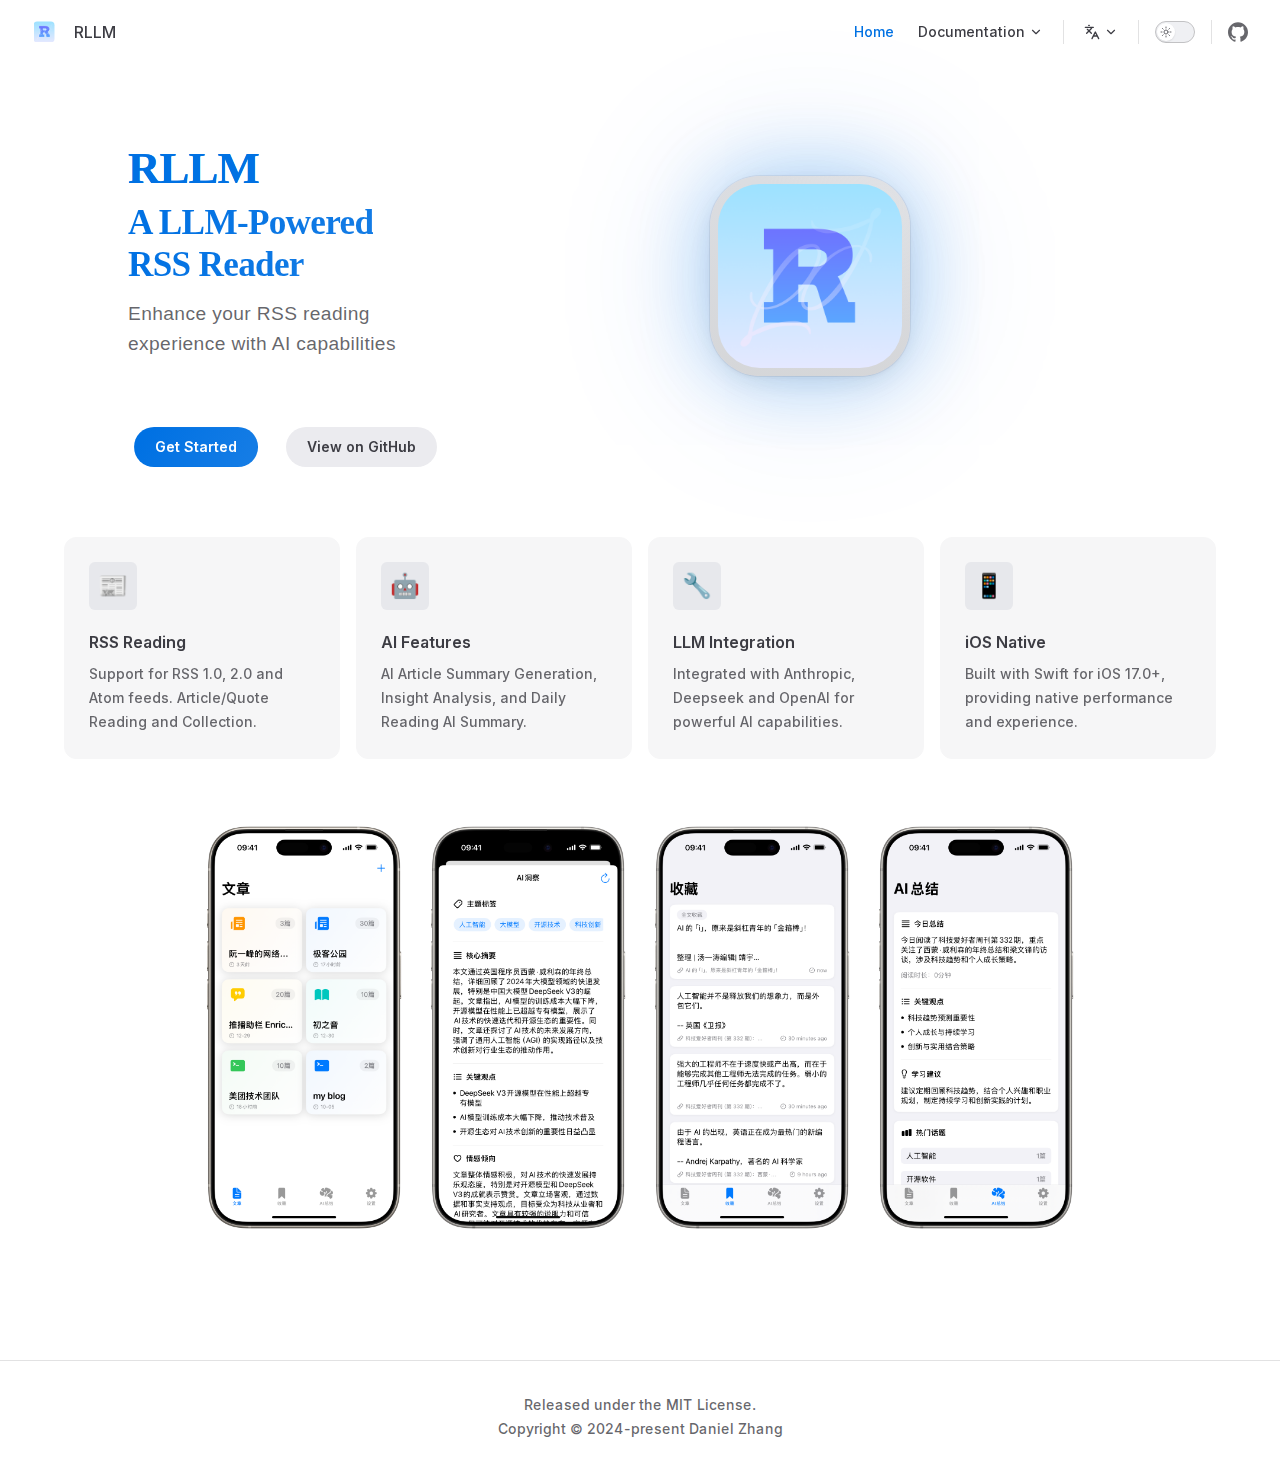
==== commit e9e879ad: "12312" ====
--- a/index.html
+++ b/index.html
@@ -6,21 +6,21 @@
     <title>RLLM - A LLM-Powered RSS Reader | RLLM</title>
     <meta name="description" content="A LLM-Powered RSS Reader">
     <meta name="generator" content="VitePress v1.5.0">
-    <link rel="preload stylesheet" href="/assets/style.Cpad7OaN.css" as="style">
+    <link rel="preload stylesheet" href="/assets/style.CP6NtCDB.css" as="style">
     <link rel="preload stylesheet" href="/vp-icons.css" as="style">
     
     <script type="module" src="/assets/app.PTLyAn1L.js"></script>
     <link rel="preload" href="/assets/inter-roman-latin.Di8DUHzh.woff2" as="font" type="font/woff2" crossorigin="">
     <link rel="modulepreload" href="/assets/chunks/theme.DXMwKAdC.js">
     <link rel="modulepreload" href="/assets/chunks/framework.P9qPzDnn.js">
-    <link rel="modulepreload" href="/assets/chunks/screenshot3.DSwbtHrI.js">
-    <link rel="modulepreload" href="/assets/index.md.CGHk2kHa.lean.js">
+    <link rel="modulepreload" href="/assets/chunks/screenshot4.CNF_Sp8K.js">
+    <link rel="modulepreload" href="/assets/index.md.vDHDuz9L.lean.js">
     <script id="check-dark-mode">(()=>{const e=localStorage.getItem("vitepress-theme-appearance")||"auto",a=window.matchMedia("(prefers-color-scheme: dark)").matches;(!e||e==="auto"?a:e==="dark")&&document.documentElement.classList.add("dark")})();</script>
     <script id="check-mac-os">document.documentElement.classList.toggle("mac",/Mac|iPhone|iPod|iPad/i.test(navigator.platform));</script>
   </head>
   <body>
-    <div id="app"><div class="Layout" data-v-d8b57b2d><!--[--><!--]--><!--[--><span tabindex="-1" data-v-c8291ffa></span><a href="#VPContent" class="VPSkipLink visually-hidden" data-v-c8291ffa> Skip to content </a><!--]--><!----><header class="VPNav" data-v-d8b57b2d data-v-7ad780c2><div class="VPNavBar" data-v-7ad780c2 data-v-9fd4d1dd><div class="wrapper" data-v-9fd4d1dd><div class="container" data-v-9fd4d1dd><div class="title" data-v-9fd4d1dd><div class="VPNavBarTitle" data-v-9fd4d1dd data-v-9f43907a><a class="title" href="/" data-v-9f43907a><!--[--><!--]--><!--[--><!--[--><!--[--><img class="VPImage dark logo" src="/images/icon_dark.png" alt data-v-ab19afbb><!--]--><!--[--><img class="VPImage light logo" src="/images/icon.png" alt data-v-ab19afbb><!--]--><!--]--><!--]--><span data-v-9f43907a>RLLM</span><!--[--><!--]--></a></div></div><div class="content" data-v-9fd4d1dd><div class="content-body" data-v-9fd4d1dd><!--[--><!--]--><div class="VPNavBarSearch search" data-v-9fd4d1dd><!----></div><nav aria-labelledby="main-nav-aria-label" class="VPNavBarMenu menu" data-v-9fd4d1dd data-v-afb2845e><span id="main-nav-aria-label" class="visually-hidden" data-v-afb2845e> Main Navigation </span><!--[--><!--[--><a class="VPLink link VPNavBarMenuLink active" href="/" tabindex="0" data-v-afb2845e data-v-815115f5><!--[--><span data-v-815115f5>Home</span><!--]--></a><!--]--><!--[--><div class="VPFlyout VPNavBarMenuGroup" data-v-afb2845e data-v-bfe7971f><button type="button" class="button" aria-haspopup="true" aria-expanded="false" data-v-bfe7971f><span class="text" data-v-bfe7971f><!----><span data-v-bfe7971f>Documentation</span><span class="vpi-chevron-down text-icon" data-v-bfe7971f></span></span></button><div class="menu" data-v-bfe7971f><div class="VPMenu" data-v-bfe7971f data-v-20ed86d6><div class="items" data-v-20ed86d6><!--[--><!--[--><div class="VPMenuLink" data-v-20ed86d6 data-v-7eeeb2dc><a class="VPLink link" href="/guide/installation.html" data-v-7eeeb2dc><!--[--><span data-v-7eeeb2dc>Installation</span><!--]--></a></div><!--]--><!--[--><div class="VPMenuLink" data-v-20ed86d6 data-v-7eeeb2dc><a class="VPLink link" href="/guide/development.html" data-v-7eeeb2dc><!--[--><span data-v-7eeeb2dc>Development</span><!--]--></a></div><!--]--><!--[--><div class="VPMenuLink" data-v-20ed86d6 data-v-7eeeb2dc><a class="VPLink link" href="/guide/contributing.html" data-v-7eeeb2dc><!--[--><span data-v-7eeeb2dc>Contributing</span><!--]--></a></div><!--]--><!--[--><div class="VPMenuLink" data-v-20ed86d6 data-v-7eeeb2dc><a class="VPLink link" href="/guide/faq.html" data-v-7eeeb2dc><!--[--><span data-v-7eeeb2dc>FAQ</span><!--]--></a></div><!--]--><!--]--></div><!--[--><!--]--></div></div></div><!--]--><!--]--></nav><div class="VPFlyout VPNavBarTranslations translations" data-v-9fd4d1dd data-v-acee064b data-v-bfe7971f><button type="button" class="button" aria-haspopup="true" aria-expanded="false" aria-label="Change language" data-v-bfe7971f><span class="text" data-v-bfe7971f><span class="vpi-languages option-icon" data-v-bfe7971f></span><!----><span class="vpi-chevron-down text-icon" data-v-bfe7971f></span></span></button><div class="menu" data-v-bfe7971f><div class="VPMenu" data-v-bfe7971f data-v-20ed86d6><!----><!--[--><!--[--><div class="items" data-v-acee064b><p class="title" data-v-acee064b>English</p><!--[--><div class="VPMenuLink" data-v-acee064b data-v-7eeeb2dc><a class="VPLink link" href="/zh/" data-v-7eeeb2dc><!--[--><span data-v-7eeeb2dc>简体中文</span><!--]--></a></div><!--]--></div><!--]--><!--]--></div></div></div><div class="VPNavBarAppearance appearance" data-v-9fd4d1dd data-v-3f90c1a5><button class="VPSwitch VPSwitchAppearance" type="button" role="switch" title aria-checked="false" data-v-3f90c1a5 data-v-be9742d9 data-v-b4ccac88><span class="check" data-v-b4ccac88><span class="icon" data-v-b4ccac88><!--[--><span class="vpi-sun sun" data-v-be9742d9></span><span class="vpi-moon moon" data-v-be9742d9></span><!--]--></span></span></button></div><div class="VPSocialLinks VPNavBarSocialLinks social-links" data-v-9fd4d1dd data-v-ef6192dc data-v-e71e869c><!--[--><a class="VPSocialLink no-icon" href="https://github.com/DanielZhangyc/RLLM" aria-label="github" target="_blank" rel="noopener" data-v-e71e869c data-v-60a9a2d3><span class="vpi-social-github"></span></a><!--]--></div><div class="VPFlyout VPNavBarExtra extra" data-v-9fd4d1dd data-v-f953d92f data-v-bfe7971f><button type="button" class="button" aria-haspopup="true" aria-expanded="false" aria-label="extra navigation" data-v-bfe7971f><span class="vpi-more-horizontal icon" data-v-bfe7971f></span></button><div class="menu" data-v-bfe7971f><div class="VPMenu" data-v-bfe7971f data-v-20ed86d6><!----><!--[--><!--[--><div class="group translations" data-v-f953d92f><p class="trans-title" data-v-f953d92f>English</p><!--[--><div class="VPMenuLink" data-v-f953d92f data-v-7eeeb2dc><a class="VPLink link" href="/zh/" data-v-7eeeb2dc><!--[--><span data-v-7eeeb2dc>简体中文</span><!--]--></a></div><!--]--></div><div class="group" data-v-f953d92f><div class="item appearance" data-v-f953d92f><p class="label" data-v-f953d92f>Appearance</p><div class="appearance-action" data-v-f953d92f><button class="VPSwitch VPSwitchAppearance" type="button" role="switch" title aria-checked="false" data-v-f953d92f data-v-be9742d9 data-v-b4ccac88><span class="check" data-v-b4ccac88><span class="icon" data-v-b4ccac88><!--[--><span class="vpi-sun sun" data-v-be9742d9></span><span class="vpi-moon moon" data-v-be9742d9></span><!--]--></span></span></button></div></div></div><div class="group" data-v-f953d92f><div class="item social-links" data-v-f953d92f><div class="VPSocialLinks social-links-list" data-v-f953d92f data-v-e71e869c><!--[--><a class="VPSocialLink no-icon" href="https://github.com/DanielZhangyc/RLLM" aria-label="github" target="_blank" rel="noopener" data-v-e71e869c data-v-60a9a2d3><span class="vpi-social-github"></span></a><!--]--></div></div></div><!--]--><!--]--></div></div></div><!--[--><!--]--><button type="button" class="VPNavBarHamburger hamburger" aria-label="mobile navigation" aria-expanded="false" aria-controls="VPNavScreen" data-v-9fd4d1dd data-v-6bee1efd><span class="container" data-v-6bee1efd><span class="top" data-v-6bee1efd></span><span class="middle" data-v-6bee1efd></span><span class="bottom" data-v-6bee1efd></span></span></button></div></div></div></div><div class="divider" data-v-9fd4d1dd><div class="divider-line" data-v-9fd4d1dd></div></div></div><!----></header><!----><!----><div class="VPContent is-home" id="VPContent" data-v-d8b57b2d data-v-9a6c75ad><div class="VPHome" data-v-9a6c75ad data-v-07b1ad08><!--[--><!--]--><div class="VPHero has-image VPHomeHero" data-v-07b1ad08 data-v-b10c5094><div class="container" data-v-b10c5094><div class="main" data-v-b10c5094><!--[--><!--]--><!--[--><h1 class="name" data-v-b10c5094><span class="clip" data-v-b10c5094>RLLM</span></h1><p class="text" data-v-b10c5094>A LLM-Powered RSS Reader</p><p class="tagline" data-v-b10c5094>Enhance your RSS reading experience with AI capabilities</p><!--]--><!--[--><!--]--><div class="actions" data-v-b10c5094><!--[--><div class="action" data-v-b10c5094><a class="VPButton medium brand" href="/guide/installation.html" data-v-b10c5094 data-v-93dc4167>Get Started</a></div><div class="action" data-v-b10c5094><a class="VPButton medium alt" href="https://github.com/DanielZhangyc/RLLM" target="_blank" rel="noreferrer" data-v-b10c5094 data-v-93dc4167>View on GitHub</a></div><!--]--></div><!--[--><!--]--></div><div class="image" data-v-b10c5094><div class="image-container" data-v-b10c5094><div class="image-bg" data-v-b10c5094></div><!--[--><!--[--><img class="VPImage image-src" src="/images/icon.png" alt="RLLM" data-v-ab19afbb><!--]--><!--]--></div></div></div></div><!--[--><!--]--><!--[--><!--]--><div class="VPFeatures VPHomeFeatures" data-v-07b1ad08 data-v-b1eea84a><div class="container" data-v-b1eea84a><div class="items" data-v-b1eea84a><!--[--><div class="grid-4 item" data-v-b1eea84a><div class="VPLink no-icon VPFeature" data-v-b1eea84a data-v-bd37d1a2><!--[--><article class="box" data-v-bd37d1a2><div class="icon" data-v-bd37d1a2>📰</div><h2 class="title" data-v-bd37d1a2>RSS Reading</h2><p class="details" data-v-bd37d1a2>Support for RSS 1.0, 2.0 and Atom feeds. Article/Quote Reading and Collection.</p><!----></article><!--]--></div></div><div class="grid-4 item" data-v-b1eea84a><div class="VPLink no-icon VPFeature" data-v-b1eea84a data-v-bd37d1a2><!--[--><article class="box" data-v-bd37d1a2><div class="icon" data-v-bd37d1a2>🤖</div><h2 class="title" data-v-bd37d1a2>AI Features</h2><p class="details" data-v-bd37d1a2>AI Article Summary Generation, Insight Analysis, and Daily Reading AI Summary.</p><!----></article><!--]--></div></div><div class="grid-4 item" data-v-b1eea84a><div class="VPLink no-icon VPFeature" data-v-b1eea84a data-v-bd37d1a2><!--[--><article class="box" data-v-bd37d1a2><div class="icon" data-v-bd37d1a2>🔧</div><h2 class="title" data-v-bd37d1a2>LLM Integration</h2><p class="details" data-v-bd37d1a2>Integrated with Anthropic, Deepseek and OpenAI for powerful AI capabilities.</p><!----></article><!--]--></div></div><div class="grid-4 item" data-v-b1eea84a><div class="VPLink no-icon VPFeature" data-v-b1eea84a data-v-bd37d1a2><!--[--><article class="box" data-v-bd37d1a2><div class="icon" data-v-bd37d1a2>📱</div><h2 class="title" data-v-bd37d1a2>iOS Native</h2><p class="details" data-v-bd37d1a2>Built with Swift for iOS 17.0+, providing native performance and experience.</p><!----></article><!--]--></div></div><!--]--></div></div></div><!--[--><!--]--><div class="vp-doc container" style="" data-v-07b1ad08 data-v-c141a4bd><!--[--><div style="position:relative;" data-v-07b1ad08><div><div class="screenshots"><div class="screenshot-wrapper"><img src="/images/screenshot1.png" alt="AI Insights"><div class="caption">AI Insights</div></div><div class="screenshot-wrapper"><img src="/images/screenshot2.png" alt="Quote Collection"><div class="caption">Quote Collection</div></div><div class="screenshot-wrapper"><img src="/images/screenshot3.png" alt="Daily Summary"><div class="caption">Daily Summary</div></div></div></div></div><!--]--></div></div></div><footer class="VPFooter" data-v-d8b57b2d data-v-566314d4><div class="container" data-v-566314d4><p class="message" data-v-566314d4>Released under the MIT License.</p><p class="copyright" data-v-566314d4>Copyright © 2024-present Daniel Zhang</p></div></footer><!--[--><!--]--></div></div>
-    <script>window.__VP_HASH_MAP__=JSON.parse("{\"guide_contributing.md\":\"BEStAheT\",\"guide_development.md\":\"CBvY2f9T\",\"guide_faq.md\":\"CPRUOdHU\",\"guide_installation.md\":\"BeMOd6na\",\"index.md\":\"CGHk2kHa\",\"zh_guide_contributing.md\":\"kDb6ntRq\",\"zh_guide_development.md\":\"BErxWu7p\",\"zh_guide_faq.md\":\"Bleex4-o\",\"zh_guide_installation.md\":\"Dw1jYGjD\",\"zh_index.md\":\"CSJj2JHG\"}");window.__VP_SITE_DATA__=JSON.parse("{\"lang\":\"en-US\",\"dir\":\"ltr\",\"title\":\"RLLM\",\"description\":\"A LLM-Powered RSS Reader\",\"base\":\"/\",\"head\":[],\"router\":{\"prefetchLinks\":true},\"appearance\":true,\"themeConfig\":{\"logo\":{\"light\":\"/images/icon.png\",\"dark\":\"/images/icon_dark.png\"},\"socialLinks\":[{\"icon\":\"github\",\"link\":\"https://github.com/DanielZhangyc/RLLM\"}],\"footer\":{\"message\":\"Released under the MIT License.\",\"copyright\":\"Copyright © 2024-present Daniel Zhang\"}},\"locales\":{\"root\":{\"label\":\"English\",\"lang\":\"en\",\"themeConfig\":{\"nav\":[{\"text\":\"Home\",\"link\":\"/\"},{\"text\":\"Documentation\",\"items\":[{\"text\":\"Installation\",\"link\":\"/guide/installation\"},{\"text\":\"Development\",\"link\":\"/guide/development\"},{\"text\":\"Contributing\",\"link\":\"/guide/contributing\"},{\"text\":\"FAQ\",\"link\":\"/guide/faq\"}]}],\"sidebar\":{\"/guide/\":[{\"text\":\"Guide\",\"items\":[{\"text\":\"Installation\",\"link\":\"/guide/installation\"},{\"text\":\"Development\",\"link\":\"/guide/development\"},{\"text\":\"Contributing\",\"link\":\"/guide/contributing\"},{\"text\":\"FAQ\",\"link\":\"/guide/faq\"}]}]}}},\"zh\":{\"label\":\"简体中文\",\"lang\":\"zh-CN\",\"link\":\"/zh/\",\"themeConfig\":{\"nav\":[{\"text\":\"首页\",\"link\":\"/zh/\"},{\"text\":\"文档\",\"items\":[{\"text\":\"安装\",\"link\":\"/zh/guide/installation\"},{\"text\":\"开发\",\"link\":\"/zh/guide/development\"},{\"text\":\"贡献\",\"link\":\"/zh/guide/contributing\"},{\"text\":\"常见问题\",\"link\":\"/zh/guide/faq\"}]}],\"sidebar\":{\"/zh/guide/\":[{\"text\":\"指南\",\"items\":[{\"text\":\"安装\",\"link\":\"/zh/guide/installation\"},{\"text\":\"开发\",\"link\":\"/zh/guide/development\"},{\"text\":\"贡献\",\"link\":\"/zh/guide/contributing\"},{\"text\":\"常见问题\",\"link\":\"/zh/guide/faq\"}]}]}}}},\"scrollOffset\":134,\"cleanUrls\":false}");</script>
+    <div id="app"><div class="Layout" data-v-d8b57b2d><!--[--><!--]--><!--[--><span tabindex="-1" data-v-c8291ffa></span><a href="#VPContent" class="VPSkipLink visually-hidden" data-v-c8291ffa> Skip to content </a><!--]--><!----><header class="VPNav" data-v-d8b57b2d data-v-7ad780c2><div class="VPNavBar" data-v-7ad780c2 data-v-9fd4d1dd><div class="wrapper" data-v-9fd4d1dd><div class="container" data-v-9fd4d1dd><div class="title" data-v-9fd4d1dd><div class="VPNavBarTitle" data-v-9fd4d1dd data-v-9f43907a><a class="title" href="/" data-v-9f43907a><!--[--><!--]--><!--[--><!--[--><!--[--><img class="VPImage dark logo" src="/images/icon_dark.png" alt data-v-ab19afbb><!--]--><!--[--><img class="VPImage light logo" src="/images/icon.png" alt data-v-ab19afbb><!--]--><!--]--><!--]--><span data-v-9f43907a>RLLM</span><!--[--><!--]--></a></div></div><div class="content" data-v-9fd4d1dd><div class="content-body" data-v-9fd4d1dd><!--[--><!--]--><div class="VPNavBarSearch search" data-v-9fd4d1dd><!----></div><nav aria-labelledby="main-nav-aria-label" class="VPNavBarMenu menu" data-v-9fd4d1dd data-v-afb2845e><span id="main-nav-aria-label" class="visually-hidden" data-v-afb2845e> Main Navigation </span><!--[--><!--[--><a class="VPLink link VPNavBarMenuLink active" href="/" tabindex="0" data-v-afb2845e data-v-815115f5><!--[--><span data-v-815115f5>Home</span><!--]--></a><!--]--><!--[--><div class="VPFlyout VPNavBarMenuGroup" data-v-afb2845e data-v-bfe7971f><button type="button" class="button" aria-haspopup="true" aria-expanded="false" data-v-bfe7971f><span class="text" data-v-bfe7971f><!----><span data-v-bfe7971f>Documentation</span><span class="vpi-chevron-down text-icon" data-v-bfe7971f></span></span></button><div class="menu" data-v-bfe7971f><div class="VPMenu" data-v-bfe7971f data-v-20ed86d6><div class="items" data-v-20ed86d6><!--[--><!--[--><div class="VPMenuLink" data-v-20ed86d6 data-v-7eeeb2dc><a class="VPLink link" href="/guide/installation.html" data-v-7eeeb2dc><!--[--><span data-v-7eeeb2dc>Installation</span><!--]--></a></div><!--]--><!--[--><div class="VPMenuLink" data-v-20ed86d6 data-v-7eeeb2dc><a class="VPLink link" href="/guide/development.html" data-v-7eeeb2dc><!--[--><span data-v-7eeeb2dc>Development</span><!--]--></a></div><!--]--><!--[--><div class="VPMenuLink" data-v-20ed86d6 data-v-7eeeb2dc><a class="VPLink link" href="/guide/contributing.html" data-v-7eeeb2dc><!--[--><span data-v-7eeeb2dc>Contributing</span><!--]--></a></div><!--]--><!--[--><div class="VPMenuLink" data-v-20ed86d6 data-v-7eeeb2dc><a class="VPLink link" href="/guide/url-scheme.html" data-v-7eeeb2dc><!--[--><span data-v-7eeeb2dc>URL Scheme</span><!--]--></a></div><!--]--><!--[--><div class="VPMenuLink" data-v-20ed86d6 data-v-7eeeb2dc><a class="VPLink link" href="/guide/faq.html" data-v-7eeeb2dc><!--[--><span data-v-7eeeb2dc>FAQ</span><!--]--></a></div><!--]--><!--]--></div><!--[--><!--]--></div></div></div><!--]--><!--]--></nav><div class="VPFlyout VPNavBarTranslations translations" data-v-9fd4d1dd data-v-acee064b data-v-bfe7971f><button type="button" class="button" aria-haspopup="true" aria-expanded="false" aria-label="Change language" data-v-bfe7971f><span class="text" data-v-bfe7971f><span class="vpi-languages option-icon" data-v-bfe7971f></span><!----><span class="vpi-chevron-down text-icon" data-v-bfe7971f></span></span></button><div class="menu" data-v-bfe7971f><div class="VPMenu" data-v-bfe7971f data-v-20ed86d6><!----><!--[--><!--[--><div class="items" data-v-acee064b><p class="title" data-v-acee064b>English</p><!--[--><div class="VPMenuLink" data-v-acee064b data-v-7eeeb2dc><a class="VPLink link" href="/zh/" data-v-7eeeb2dc><!--[--><span data-v-7eeeb2dc>简体中文</span><!--]--></a></div><!--]--></div><!--]--><!--]--></div></div></div><div class="VPNavBarAppearance appearance" data-v-9fd4d1dd data-v-3f90c1a5><button class="VPSwitch VPSwitchAppearance" type="button" role="switch" title aria-checked="false" data-v-3f90c1a5 data-v-be9742d9 data-v-b4ccac88><span class="check" data-v-b4ccac88><span class="icon" data-v-b4ccac88><!--[--><span class="vpi-sun sun" data-v-be9742d9></span><span class="vpi-moon moon" data-v-be9742d9></span><!--]--></span></span></button></div><div class="VPSocialLinks VPNavBarSocialLinks social-links" data-v-9fd4d1dd data-v-ef6192dc data-v-e71e869c><!--[--><a class="VPSocialLink no-icon" href="https://github.com/DanielZhangyc/RLLM" aria-label="github" target="_blank" rel="noopener" data-v-e71e869c data-v-60a9a2d3><span class="vpi-social-github"></span></a><!--]--></div><div class="VPFlyout VPNavBarExtra extra" data-v-9fd4d1dd data-v-f953d92f data-v-bfe7971f><button type="button" class="button" aria-haspopup="true" aria-expanded="false" aria-label="extra navigation" data-v-bfe7971f><span class="vpi-more-horizontal icon" data-v-bfe7971f></span></button><div class="menu" data-v-bfe7971f><div class="VPMenu" data-v-bfe7971f data-v-20ed86d6><!----><!--[--><!--[--><div class="group translations" data-v-f953d92f><p class="trans-title" data-v-f953d92f>English</p><!--[--><div class="VPMenuLink" data-v-f953d92f data-v-7eeeb2dc><a class="VPLink link" href="/zh/" data-v-7eeeb2dc><!--[--><span data-v-7eeeb2dc>简体中文</span><!--]--></a></div><!--]--></div><div class="group" data-v-f953d92f><div class="item appearance" data-v-f953d92f><p class="label" data-v-f953d92f>Appearance</p><div class="appearance-action" data-v-f953d92f><button class="VPSwitch VPSwitchAppearance" type="button" role="switch" title aria-checked="false" data-v-f953d92f data-v-be9742d9 data-v-b4ccac88><span class="check" data-v-b4ccac88><span class="icon" data-v-b4ccac88><!--[--><span class="vpi-sun sun" data-v-be9742d9></span><span class="vpi-moon moon" data-v-be9742d9></span><!--]--></span></span></button></div></div></div><div class="group" data-v-f953d92f><div class="item social-links" data-v-f953d92f><div class="VPSocialLinks social-links-list" data-v-f953d92f data-v-e71e869c><!--[--><a class="VPSocialLink no-icon" href="https://github.com/DanielZhangyc/RLLM" aria-label="github" target="_blank" rel="noopener" data-v-e71e869c data-v-60a9a2d3><span class="vpi-social-github"></span></a><!--]--></div></div></div><!--]--><!--]--></div></div></div><!--[--><!--]--><button type="button" class="VPNavBarHamburger hamburger" aria-label="mobile navigation" aria-expanded="false" aria-controls="VPNavScreen" data-v-9fd4d1dd data-v-6bee1efd><span class="container" data-v-6bee1efd><span class="top" data-v-6bee1efd></span><span class="middle" data-v-6bee1efd></span><span class="bottom" data-v-6bee1efd></span></span></button></div></div></div></div><div class="divider" data-v-9fd4d1dd><div class="divider-line" data-v-9fd4d1dd></div></div></div><!----></header><!----><!----><div class="VPContent is-home" id="VPContent" data-v-d8b57b2d data-v-9a6c75ad><div class="VPHome" data-v-9a6c75ad data-v-07b1ad08><!--[--><!--]--><div class="VPHero has-image VPHomeHero" data-v-07b1ad08 data-v-b10c5094><div class="container" data-v-b10c5094><div class="main" data-v-b10c5094><!--[--><!--]--><!--[--><h1 class="name" data-v-b10c5094><span class="clip" data-v-b10c5094>RLLM</span></h1><p class="text" data-v-b10c5094>A LLM-Powered<br>RSS Reader</p><p class="tagline" data-v-b10c5094>Enhance your RSS reading experience with AI capabilities</p><!--]--><!--[--><!--]--><div class="actions" data-v-b10c5094><!--[--><div class="action" data-v-b10c5094><a class="VPButton medium brand" href="/guide/installation.html" data-v-b10c5094 data-v-93dc4167>Get Started</a></div><div class="action" data-v-b10c5094><a class="VPButton medium alt" href="https://github.com/DanielZhangyc/RLLM" target="_blank" rel="noreferrer" data-v-b10c5094 data-v-93dc4167>View on GitHub</a></div><!--]--></div><!--[--><!--]--></div><div class="image" data-v-b10c5094><div class="image-container" data-v-b10c5094><div class="image-bg" data-v-b10c5094></div><!--[--><!--[--><img class="VPImage image-src" src="/images/icon.png" alt="RLLM" data-v-ab19afbb><!--]--><!--]--></div></div></div></div><!--[--><!--]--><!--[--><!--]--><div class="VPFeatures VPHomeFeatures" data-v-07b1ad08 data-v-b1eea84a><div class="container" data-v-b1eea84a><div class="items" data-v-b1eea84a><!--[--><div class="grid-4 item" data-v-b1eea84a><div class="VPLink no-icon VPFeature" data-v-b1eea84a data-v-bd37d1a2><!--[--><article class="box" data-v-bd37d1a2><div class="icon" data-v-bd37d1a2>📰</div><h2 class="title" data-v-bd37d1a2>RSS Reading</h2><p class="details" data-v-bd37d1a2>Support for RSS 1.0, 2.0 and Atom feeds. Article/Quote Reading and Collection.</p><!----></article><!--]--></div></div><div class="grid-4 item" data-v-b1eea84a><div class="VPLink no-icon VPFeature" data-v-b1eea84a data-v-bd37d1a2><!--[--><article class="box" data-v-bd37d1a2><div class="icon" data-v-bd37d1a2>🤖</div><h2 class="title" data-v-bd37d1a2>AI Features</h2><p class="details" data-v-bd37d1a2>AI Article Summary Generation, Insight Analysis, and Daily Reading AI Summary.</p><!----></article><!--]--></div></div><div class="grid-4 item" data-v-b1eea84a><div class="VPLink no-icon VPFeature" data-v-b1eea84a data-v-bd37d1a2><!--[--><article class="box" data-v-bd37d1a2><div class="icon" data-v-bd37d1a2>🔧</div><h2 class="title" data-v-bd37d1a2>LLM Integration</h2><p class="details" data-v-bd37d1a2>Integrated with Anthropic, Deepseek and OpenAI for powerful AI capabilities.</p><!----></article><!--]--></div></div><div class="grid-4 item" data-v-b1eea84a><div class="VPLink no-icon VPFeature" data-v-b1eea84a data-v-bd37d1a2><!--[--><article class="box" data-v-bd37d1a2><div class="icon" data-v-bd37d1a2>📱</div><h2 class="title" data-v-bd37d1a2>iOS Native</h2><p class="details" data-v-bd37d1a2>Built with Swift for iOS 17.0+, providing native performance and experience.</p><!----></article><!--]--></div></div><!--]--></div></div></div><!--[--><!--]--><div class="vp-doc container" style="" data-v-07b1ad08 data-v-c141a4bd><!--[--><div style="position:relative;" data-v-07b1ad08><div><div class="screenshots"><div class="screenshot-wrapper"><img src="/images/screenshot1.png" alt="Home"><div class="caption">Home</div></div><div class="screenshot-wrapper"><img src="/images/screenshot2.png" alt="AI Insights"><div class="caption">AI Insights</div></div><div class="screenshot-wrapper"><img src="/images/screenshot3.png" alt="Quote Collection"><div class="caption">Quote Collection</div></div><div class="screenshot-wrapper"><img src="/images/screenshot4.png" alt="Daily Summary"><div class="caption">Daily Summary</div></div></div></div></div><!--]--></div></div></div><footer class="VPFooter" data-v-d8b57b2d data-v-566314d4><div class="container" data-v-566314d4><p class="message" data-v-566314d4>Released under the MIT License.</p><p class="copyright" data-v-566314d4>Copyright © 2024-present Daniel Zhang</p></div></footer><!--[--><!--]--></div></div>
+    <script>window.__VP_HASH_MAP__=JSON.parse("{\"guide_contributing.md\":\"BEStAheT\",\"guide_development.md\":\"CNXUaZqM\",\"guide_faq.md\":\"CPRUOdHU\",\"guide_installation.md\":\"BeMOd6na\",\"guide_url-scheme.md\":\"CPqVOcYs\",\"index.md\":\"vDHDuz9L\",\"zh_guide_contributing.md\":\"kDb6ntRq\",\"zh_guide_development.md\":\"CcRz5iT1\",\"zh_guide_faq.md\":\"Bleex4-o\",\"zh_guide_installation.md\":\"Dw1jYGjD\",\"zh_guide_url-scheme.md\":\"BMA6dJfY\",\"zh_index.md\":\"CVOElEX1\"}");window.__VP_SITE_DATA__=JSON.parse("{\"lang\":\"en-US\",\"dir\":\"ltr\",\"title\":\"RLLM\",\"description\":\"A LLM-Powered RSS Reader\",\"base\":\"/\",\"head\":[],\"router\":{\"prefetchLinks\":true},\"appearance\":true,\"themeConfig\":{\"logo\":{\"light\":\"/images/icon.png\",\"dark\":\"/images/icon_dark.png\"},\"socialLinks\":[{\"icon\":\"github\",\"link\":\"https://github.com/DanielZhangyc/RLLM\"}],\"footer\":{\"message\":\"Released under the MIT License.\",\"copyright\":\"Copyright © 2024-present Daniel Zhang\"}},\"locales\":{\"root\":{\"label\":\"English\",\"lang\":\"en\",\"themeConfig\":{\"nav\":[{\"text\":\"Home\",\"link\":\"/\"},{\"text\":\"Documentation\",\"items\":[{\"text\":\"Installation\",\"link\":\"/guide/installation\"},{\"text\":\"Development\",\"link\":\"/guide/development\"},{\"text\":\"Contributing\",\"link\":\"/guide/contributing\"},{\"text\":\"URL Scheme\",\"link\":\"/guide/url-scheme\"},{\"text\":\"FAQ\",\"link\":\"/guide/faq\"}]}],\"sidebar\":{\"/guide/\":[{\"text\":\"Guide\",\"items\":[{\"text\":\"Installation\",\"link\":\"/guide/installation\"},{\"text\":\"Development\",\"link\":\"/guide/development\"},{\"text\":\"Contributing\",\"link\":\"/guide/contributing\"},{\"text\":\"URL Scheme\",\"link\":\"/guide/url-scheme\"},{\"text\":\"FAQ\",\"link\":\"/guide/faq\"}]}]}}},\"zh\":{\"label\":\"简体中文\",\"lang\":\"zh-CN\",\"link\":\"/zh/\",\"themeConfig\":{\"nav\":[{\"text\":\"首页\",\"link\":\"/zh/\"},{\"text\":\"文档\",\"items\":[{\"text\":\"安装\",\"link\":\"/zh/guide/installation\"},{\"text\":\"开发\",\"link\":\"/zh/guide/development\"},{\"text\":\"贡献\",\"link\":\"/zh/guide/contributing\"},{\"text\":\"URL Scheme\",\"link\":\"/zh/guide/url-scheme\"},{\"text\":\"常见问题\",\"link\":\"/zh/guide/faq\"}]}],\"sidebar\":{\"/zh/guide/\":[{\"text\":\"指南\",\"items\":[{\"text\":\"安装\",\"link\":\"/zh/guide/installation\"},{\"text\":\"开发\",\"link\":\"/zh/guide/development\"},{\"text\":\"贡献\",\"link\":\"/zh/guide/contributing\"},{\"text\":\"URL Scheme\",\"link\":\"/zh/guide/url-scheme\"},{\"text\":\"常见问题\",\"link\":\"/zh/guide/faq\"}]}]}}}},\"scrollOffset\":134,\"cleanUrls\":false}");</script>
     
   </body>
 </html>--- a/assets/style.CP6NtCDB.css
+++ b/assets/style.CP6NtCDB.css
@@ -0,0 +1 @@
+@import"https://google-fonts.mirrors.sjtug.sjtu.edu.cn/css2?family=Source+Serif+Pro:wght@400;600;700&family=Noto+Serif+SC:wght@400;600;700&family=Noto+Sans+SC:wght@400;500;700&display=swap";@font-face{font-family:Inter;font-style:normal;font-weight:100 900;font-display:swap;src:url(/assets/inter-roman-cyrillic-ext.BBPuwvHQ.woff2) format("woff2");unicode-range:U+0460-052F,U+1C80-1C88,U+20B4,U+2DE0-2DFF,U+A640-A69F,U+FE2E-FE2F}@font-face{font-family:Inter;font-style:normal;font-weight:100 900;font-display:swap;src:url(/assets/inter-roman-cyrillic.C5lxZ8CY.woff2) format("woff2");unicode-range:U+0301,U+0400-045F,U+0490-0491,U+04B0-04B1,U+2116}@font-face{font-family:Inter;font-style:normal;font-weight:100 900;font-display:swap;src:url(/assets/inter-roman-greek-ext.CqjqNYQ-.woff2) format("woff2");unicode-range:U+1F00-1FFF}@font-face{font-family:Inter;font-style:normal;font-weight:100 900;font-display:swap;src:url(/assets/inter-roman-greek.BBVDIX6e.woff2) format("woff2");unicode-range:U+0370-0377,U+037A-037F,U+0384-038A,U+038C,U+038E-03A1,U+03A3-03FF}@font-face{font-family:Inter;font-style:normal;font-weight:100 900;font-display:swap;src:url(/assets/inter-roman-vietnamese.BjW4sHH5.woff2) format("woff2");unicode-range:U+0102-0103,U+0110-0111,U+0128-0129,U+0168-0169,U+01A0-01A1,U+01AF-01B0,U+0300-0301,U+0303-0304,U+0308-0309,U+0323,U+0329,U+1EA0-1EF9,U+20AB}@font-face{font-family:Inter;font-style:normal;font-weight:100 900;font-display:swap;src:url(/assets/inter-roman-latin-ext.4ZJIpNVo.woff2) format("woff2");unicode-range:U+0100-02AF,U+0304,U+0308,U+0329,U+1E00-1E9F,U+1EF2-1EFF,U+2020,U+20A0-20AB,U+20AD-20C0,U+2113,U+2C60-2C7F,U+A720-A7FF}@font-face{font-family:Inter;font-style:normal;font-weight:100 900;font-display:swap;src:url(/assets/inter-roman-latin.Di8DUHzh.woff2) format("woff2");unicode-range:U+0000-00FF,U+0131,U+0152-0153,U+02BB-02BC,U+02C6,U+02DA,U+02DC,U+0304,U+0308,U+0329,U+2000-206F,U+2074,U+20AC,U+2122,U+2191,U+2193,U+2212,U+2215,U+FEFF,U+FFFD}@font-face{font-family:Inter;font-style:italic;font-weight:100 900;font-display:swap;src:url(/assets/inter-italic-cyrillic-ext.r48I6akx.woff2) format("woff2");unicode-range:U+0460-052F,U+1C80-1C88,U+20B4,U+2DE0-2DFF,U+A640-A69F,U+FE2E-FE2F}@font-face{font-family:Inter;font-style:italic;font-weight:100 900;font-display:swap;src:url(/assets/inter-italic-cyrillic.By2_1cv3.woff2) format("woff2");unicode-range:U+0301,U+0400-045F,U+0490-0491,U+04B0-04B1,U+2116}@font-face{font-family:Inter;font-style:italic;font-weight:100 900;font-display:swap;src:url(/assets/inter-italic-greek-ext.1u6EdAuj.woff2) format("woff2");unicode-range:U+1F00-1FFF}@font-face{font-family:Inter;font-style:italic;font-weight:100 900;font-display:swap;src:url(/assets/inter-italic-greek.DJ8dCoTZ.woff2) format("woff2");unicode-range:U+0370-0377,U+037A-037F,U+0384-038A,U+038C,U+038E-03A1,U+03A3-03FF}@font-face{font-family:Inter;font-style:italic;font-weight:100 900;font-display:swap;src:url(/assets/inter-italic-vietnamese.BSbpV94h.woff2) format("woff2");unicode-range:U+0102-0103,U+0110-0111,U+0128-0129,U+0168-0169,U+01A0-01A1,U+01AF-01B0,U+0300-0301,U+0303-0304,U+0308-0309,U+0323,U+0329,U+1EA0-1EF9,U+20AB}@font-face{font-family:Inter;font-style:italic;font-weight:100 900;font-display:swap;src:url(/assets/inter-italic-latin-ext.CN1xVJS-.woff2) format("woff2");unicode-range:U+0100-02AF,U+0304,U+0308,U+0329,U+1E00-1E9F,U+1EF2-1EFF,U+2020,U+20A0-20AB,U+20AD-20C0,U+2113,U+2C60-2C7F,U+A720-A7FF}@font-face{font-family:Inter;font-style:italic;font-weight:100 900;font-display:swap;src:url(/assets/inter-italic-latin.C2AdPX0b.woff2) format("woff2");unicode-range:U+0000-00FF,U+0131,U+0152-0153,U+02BB-02BC,U+02C6,U+02DA,U+02DC,U+0304,U+0308,U+0329,U+2000-206F,U+2074,U+20AC,U+2122,U+2191,U+2193,U+2212,U+2215,U+FEFF,U+FFFD}@font-face{font-family:Punctuation SC;font-weight:400;src:local("PingFang SC Regular"),local("Noto Sans CJK SC"),local("Microsoft YaHei");unicode-range:U+201C,U+201D,U+2018,U+2019,U+2E3A,U+2014,U+2013,U+2026,U+00B7,U+007E,U+002F}@font-face{font-family:Punctuation SC;font-weight:500;src:local("PingFang SC Medium"),local("Noto Sans CJK SC"),local("Microsoft YaHei");unicode-range:U+201C,U+201D,U+2018,U+2019,U+2E3A,U+2014,U+2013,U+2026,U+00B7,U+007E,U+002F}@font-face{font-family:Punctuation SC;font-weight:600;src:local("PingFang SC Semibold"),local("Noto Sans CJK SC Bold"),local("Microsoft YaHei Bold");unicode-range:U+201C,U+201D,U+2018,U+2019,U+2E3A,U+2014,U+2013,U+2026,U+00B7,U+007E,U+002F}@font-face{font-family:Punctuation SC;font-weight:700;src:local("PingFang SC Semibold"),local("Noto Sans CJK SC Bold"),local("Microsoft YaHei Bold");unicode-range:U+201C,U+201D,U+2018,U+2019,U+2E3A,U+2014,U+2013,U+2026,U+00B7,U+007E,U+002F}:root{--vp-c-white: #ffffff;--vp-c-black: #000000;--vp-c-neutral: var(--vp-c-black);--vp-c-neutral-inverse: var(--vp-c-white)}.dark{--vp-c-neutral: var(--vp-c-white);--vp-c-neutral-inverse: var(--vp-c-black)}:root{--vp-c-gray-1: #dddde3;--vp-c-gray-2: #e4e4e9;--vp-c-gray-3: #ebebef;--vp-c-gray-soft: rgba(142, 150, 170, .14);--vp-c-indigo-1: #3451b2;--vp-c-indigo-2: #3a5ccc;--vp-c-indigo-3: #5672cd;--vp-c-indigo-soft: rgba(100, 108, 255, .14);--vp-c-purple-1: #6f42c1;--vp-c-purple-2: #7e4cc9;--vp-c-purple-3: #8e5cd9;--vp-c-purple-soft: rgba(159, 122, 234, .14);--vp-c-green-1: #18794e;--vp-c-green-2: #299764;--vp-c-green-3: #30a46c;--vp-c-green-soft: rgba(16, 185, 129, .14);--vp-c-yellow-1: #915930;--vp-c-yellow-2: #946300;--vp-c-yellow-3: #9f6a00;--vp-c-yellow-soft: rgba(234, 179, 8, .14);--vp-c-red-1: #b8272c;--vp-c-red-2: #d5393e;--vp-c-red-3: #e0575b;--vp-c-red-soft: rgba(244, 63, 94, .14);--vp-c-sponsor: #db2777}.dark{--vp-c-gray-1: #515c67;--vp-c-gray-2: #414853;--vp-c-gray-3: #32363f;--vp-c-gray-soft: rgba(101, 117, 133, .16);--vp-c-indigo-1: #a8b1ff;--vp-c-indigo-2: #5c73e7;--vp-c-indigo-3: #3e63dd;--vp-c-indigo-soft: rgba(100, 108, 255, .16);--vp-c-purple-1: #c8abfa;--vp-c-purple-2: #a879e6;--vp-c-purple-3: #8e5cd9;--vp-c-purple-soft: rgba(159, 122, 234, .16);--vp-c-green-1: #3dd68c;--vp-c-green-2: #30a46c;--vp-c-green-3: #298459;--vp-c-green-soft: rgba(16, 185, 129, .16);--vp-c-yellow-1: #f9b44e;--vp-c-yellow-2: #da8b17;--vp-c-yellow-3: #a46a0a;--vp-c-yellow-soft: rgba(234, 179, 8, .16);--vp-c-red-1: #f66f81;--vp-c-red-2: #f14158;--vp-c-red-3: #b62a3c;--vp-c-red-soft: rgba(244, 63, 94, .16)}:root{--vp-c-bg: #ffffff;--vp-c-bg-alt: #f6f6f7;--vp-c-bg-elv: #ffffff;--vp-c-bg-soft: #f6f6f7}.dark{--vp-c-bg: #1b1b1f;--vp-c-bg-alt: #161618;--vp-c-bg-elv: #202127;--vp-c-bg-soft: #202127}:root{--vp-c-border: #c2c2c4;--vp-c-divider: #e2e2e3;--vp-c-gutter: #e2e2e3}.dark{--vp-c-border: #3c3f44;--vp-c-divider: #2e2e32;--vp-c-gutter: #000000}:root{--vp-c-text-1: rgba(60, 60, 67);--vp-c-text-2: rgba(60, 60, 67, .78);--vp-c-text-3: rgba(60, 60, 67, .56)}.dark{--vp-c-text-1: rgba(255, 255, 245, .86);--vp-c-text-2: rgba(235, 235, 245, .6);--vp-c-text-3: rgba(235, 235, 245, .38)}:root{--vp-c-default-1: var(--vp-c-gray-1);--vp-c-default-2: var(--vp-c-gray-2);--vp-c-default-3: var(--vp-c-gray-3);--vp-c-default-soft: var(--vp-c-gray-soft);--vp-c-brand-1: var(--vp-c-indigo-1);--vp-c-brand-2: var(--vp-c-indigo-2);--vp-c-brand-3: var(--vp-c-indigo-3);--vp-c-brand-soft: var(--vp-c-indigo-soft);--vp-c-brand: var(--vp-c-brand-1);--vp-c-tip-1: var(--vp-c-brand-1);--vp-c-tip-2: var(--vp-c-brand-2);--vp-c-tip-3: var(--vp-c-brand-3);--vp-c-tip-soft: var(--vp-c-brand-soft);--vp-c-note-1: var(--vp-c-brand-1);--vp-c-note-2: var(--vp-c-brand-2);--vp-c-note-3: var(--vp-c-brand-3);--vp-c-note-soft: var(--vp-c-brand-soft);--vp-c-success-1: var(--vp-c-green-1);--vp-c-success-2: var(--vp-c-green-2);--vp-c-success-3: var(--vp-c-green-3);--vp-c-success-soft: var(--vp-c-green-soft);--vp-c-important-1: var(--vp-c-purple-1);--vp-c-important-2: var(--vp-c-purple-2);--vp-c-important-3: var(--vp-c-purple-3);--vp-c-important-soft: var(--vp-c-purple-soft);--vp-c-warning-1: var(--vp-c-yellow-1);--vp-c-warning-2: var(--vp-c-yellow-2);--vp-c-warning-3: var(--vp-c-yellow-3);--vp-c-warning-soft: var(--vp-c-yellow-soft);--vp-c-danger-1: var(--vp-c-red-1);--vp-c-danger-2: var(--vp-c-red-2);--vp-c-danger-3: var(--vp-c-red-3);--vp-c-danger-soft: var(--vp-c-red-soft);--vp-c-caution-1: var(--vp-c-red-1);--vp-c-caution-2: var(--vp-c-red-2);--vp-c-caution-3: var(--vp-c-red-3);--vp-c-caution-soft: var(--vp-c-red-soft)}:root{--vp-font-family-base: "Inter", ui-sans-serif, system-ui, sans-serif, "Apple Color Emoji", "Segoe UI Emoji", "Segoe UI Symbol", "Noto Color Emoji";--vp-font-family-mono: ui-monospace, "Menlo", "Monaco", "Consolas", "Liberation Mono", "Courier New", monospace;font-optical-sizing:auto}:root:where(:lang(zh)){--vp-font-family-base: "Punctuation SC", "Inter", ui-sans-serif, system-ui, sans-serif, "Apple Color Emoji", "Segoe UI Emoji", "Segoe UI Symbol", "Noto Color Emoji"}:root{--vp-shadow-1: 0 1px 2px rgba(0, 0, 0, .04), 0 1px 2px rgba(0, 0, 0, .06);--vp-shadow-2: 0 3px 12px rgba(0, 0, 0, .07), 0 1px 4px rgba(0, 0, 0, .07);--vp-shadow-3: 0 12px 32px rgba(0, 0, 0, .1), 0 2px 6px rgba(0, 0, 0, .08);--vp-shadow-4: 0 14px 44px rgba(0, 0, 0, .12), 0 3px 9px rgba(0, 0, 0, .12);--vp-shadow-5: 0 18px 56px rgba(0, 0, 0, .16), 0 4px 12px rgba(0, 0, 0, .16)}:root{--vp-z-index-footer: 10;--vp-z-index-local-nav: 20;--vp-z-index-nav: 30;--vp-z-index-layout-top: 40;--vp-z-index-backdrop: 50;--vp-z-index-sidebar: 60}@media (min-width: 960px){:root{--vp-z-index-sidebar: 25}}:root{--vp-layout-max-width: 1440px}:root{--vp-header-anchor-symbol: "#"}:root{--vp-code-line-height: 1.7;--vp-code-font-size: .875em;--vp-code-color: var(--vp-c-brand-1);--vp-code-link-color: var(--vp-c-brand-1);--vp-code-link-hover-color: var(--vp-c-brand-2);--vp-code-bg: var(--vp-c-default-soft);--vp-code-block-color: var(--vp-c-text-2);--vp-code-block-bg: var(--vp-c-bg-alt);--vp-code-block-divider-color: var(--vp-c-gutter);--vp-code-lang-color: var(--vp-c-text-3);--vp-code-line-highlight-color: var(--vp-c-default-soft);--vp-code-line-number-color: var(--vp-c-text-3);--vp-code-line-diff-add-color: var(--vp-c-success-soft);--vp-code-line-diff-add-symbol-color: var(--vp-c-success-1);--vp-code-line-diff-remove-color: var(--vp-c-danger-soft);--vp-code-line-diff-remove-symbol-color: var(--vp-c-danger-1);--vp-code-line-warning-color: var(--vp-c-warning-soft);--vp-code-line-error-color: var(--vp-c-danger-soft);--vp-code-copy-code-border-color: var(--vp-c-divider);--vp-code-copy-code-bg: var(--vp-c-bg-soft);--vp-code-copy-code-hover-border-color: var(--vp-c-divider);--vp-code-copy-code-hover-bg: var(--vp-c-bg);--vp-code-copy-code-active-text: var(--vp-c-text-2);--vp-code-copy-copied-text-content: "Copied";--vp-code-tab-divider: var(--vp-code-block-divider-color);--vp-code-tab-text-color: var(--vp-c-text-2);--vp-code-tab-bg: var(--vp-code-block-bg);--vp-code-tab-hover-text-color: var(--vp-c-text-1);--vp-code-tab-active-text-color: var(--vp-c-text-1);--vp-code-tab-active-bar-color: var(--vp-c-brand-1)}:root{--vp-button-brand-border: transparent;--vp-button-brand-text: var(--vp-c-white);--vp-button-brand-bg: var(--vp-c-brand-3);--vp-button-brand-hover-border: transparent;--vp-button-brand-hover-text: var(--vp-c-white);--vp-button-brand-hover-bg: var(--vp-c-brand-2);--vp-button-brand-active-border: transparent;--vp-button-brand-active-text: var(--vp-c-white);--vp-button-brand-active-bg: var(--vp-c-brand-1);--vp-button-alt-border: transparent;--vp-button-alt-text: var(--vp-c-text-1);--vp-button-alt-bg: var(--vp-c-default-3);--vp-button-alt-hover-border: transparent;--vp-button-alt-hover-text: var(--vp-c-text-1);--vp-button-alt-hover-bg: var(--vp-c-default-2);--vp-button-alt-active-border: transparent;--vp-button-alt-active-text: var(--vp-c-text-1);--vp-button-alt-active-bg: var(--vp-c-default-1);--vp-button-sponsor-border: var(--vp-c-text-2);--vp-button-sponsor-text: var(--vp-c-text-2);--vp-button-sponsor-bg: transparent;--vp-button-sponsor-hover-border: var(--vp-c-sponsor);--vp-button-sponsor-hover-text: var(--vp-c-sponsor);--vp-button-sponsor-hover-bg: transparent;--vp-button-sponsor-active-border: var(--vp-c-sponsor);--vp-button-sponsor-active-text: var(--vp-c-sponsor);--vp-button-sponsor-active-bg: transparent}:root{--vp-custom-block-font-size: 14px;--vp-custom-block-code-font-size: 13px;--vp-custom-block-info-border: transparent;--vp-custom-block-info-text: var(--vp-c-text-1);--vp-custom-block-info-bg: var(--vp-c-default-soft);--vp-custom-block-info-code-bg: var(--vp-c-default-soft);--vp-custom-block-note-border: transparent;--vp-custom-block-note-text: var(--vp-c-text-1);--vp-custom-block-note-bg: var(--vp-c-default-soft);--vp-custom-block-note-code-bg: var(--vp-c-default-soft);--vp-custom-block-tip-border: transparent;--vp-custom-block-tip-text: var(--vp-c-text-1);--vp-custom-block-tip-bg: var(--vp-c-tip-soft);--vp-custom-block-tip-code-bg: var(--vp-c-tip-soft);--vp-custom-block-important-border: transparent;--vp-custom-block-important-text: var(--vp-c-text-1);--vp-custom-block-important-bg: var(--vp-c-important-soft);--vp-custom-block-important-code-bg: var(--vp-c-important-soft);--vp-custom-block-warning-border: transparent;--vp-custom-block-warning-text: var(--vp-c-text-1);--vp-custom-block-warning-bg: var(--vp-c-warning-soft);--vp-custom-block-warning-code-bg: var(--vp-c-warning-soft);--vp-custom-block-danger-border: transparent;--vp-custom-block-danger-text: var(--vp-c-text-1);--vp-custom-block-danger-bg: var(--vp-c-danger-soft);--vp-custom-block-danger-code-bg: var(--vp-c-danger-soft);--vp-custom-block-caution-border: transparent;--vp-custom-block-caution-text: var(--vp-c-text-1);--vp-custom-block-caution-bg: var(--vp-c-caution-soft);--vp-custom-block-caution-code-bg: var(--vp-c-caution-soft);--vp-custom-block-details-border: var(--vp-custom-block-info-border);--vp-custom-block-details-text: var(--vp-custom-block-info-text);--vp-custom-block-details-bg: var(--vp-custom-block-info-bg);--vp-custom-block-details-code-bg: var(--vp-custom-block-info-code-bg)}:root{--vp-input-border-color: var(--vp-c-border);--vp-input-bg-color: var(--vp-c-bg-alt);--vp-input-switch-bg-color: var(--vp-c-default-soft)}:root{--vp-nav-height: 64px;--vp-nav-bg-color: var(--vp-c-bg);--vp-nav-screen-bg-color: var(--vp-c-bg);--vp-nav-logo-height: 24px}.hide-nav{--vp-nav-height: 0px}.hide-nav .VPSidebar{--vp-nav-height: 22px}:root{--vp-local-nav-bg-color: var(--vp-c-bg)}:root{--vp-sidebar-width: 272px;--vp-sidebar-bg-color: var(--vp-c-bg-alt)}:root{--vp-backdrop-bg-color: rgba(0, 0, 0, .6)}:root{--vp-home-hero-name-color: var(--vp-c-brand-1);--vp-home-hero-name-background: transparent;--vp-home-hero-image-background-image: none;--vp-home-hero-image-filter: none}:root{--vp-badge-info-border: transparent;--vp-badge-info-text: var(--vp-c-text-2);--vp-badge-info-bg: var(--vp-c-default-soft);--vp-badge-tip-border: transparent;--vp-badge-tip-text: var(--vp-c-tip-1);--vp-badge-tip-bg: var(--vp-c-tip-soft);--vp-badge-warning-border: transparent;--vp-badge-warning-text: var(--vp-c-warning-1);--vp-badge-warning-bg: var(--vp-c-warning-soft);--vp-badge-danger-border: transparent;--vp-badge-danger-text: var(--vp-c-danger-1);--vp-badge-danger-bg: var(--vp-c-danger-soft)}:root{--vp-carbon-ads-text-color: var(--vp-c-text-1);--vp-carbon-ads-poweredby-color: var(--vp-c-text-2);--vp-carbon-ads-bg-color: var(--vp-c-bg-soft);--vp-carbon-ads-hover-text-color: var(--vp-c-brand-1);--vp-carbon-ads-hover-poweredby-color: var(--vp-c-text-1)}:root{--vp-local-search-bg: var(--vp-c-bg);--vp-local-search-result-bg: var(--vp-c-bg);--vp-local-search-result-border: var(--vp-c-divider);--vp-local-search-result-selected-bg: var(--vp-c-bg);--vp-local-search-result-selected-border: var(--vp-c-brand-1);--vp-local-search-highlight-bg: var(--vp-c-brand-1);--vp-local-search-highlight-text: var(--vp-c-neutral-inverse)}@media (prefers-reduced-motion: reduce){*,:before,:after{animation-delay:-1ms!important;animation-duration:1ms!important;animation-iteration-count:1!important;background-attachment:initial!important;scroll-behavior:auto!important;transition-duration:0s!important;transition-delay:0s!important}}*,:before,:after{box-sizing:border-box}html{line-height:1.4;font-size:16px;-webkit-text-size-adjust:100%}html.dark{color-scheme:dark}body{margin:0;width:100%;min-width:320px;min-height:100vh;line-height:24px;font-family:var(--vp-font-family-base);font-size:16px;font-weight:400;color:var(--vp-c-text-1);background-color:var(--vp-c-bg);font-synthesis:style;text-rendering:optimizeLegibility;-webkit-font-smoothing:antialiased;-moz-osx-font-smoothing:grayscale}main{display:block}h1,h2,h3,h4,h5,h6{margin:0;line-height:24px;font-size:16px;font-weight:400}p{margin:0}strong,b{font-weight:600}a,area,button,[role=button],input,label,select,summary,textarea{touch-action:manipulation}a{color:inherit;text-decoration:inherit}ol,ul{list-style:none;margin:0;padding:0}blockquote{margin:0}pre,code,kbd,samp{font-family:var(--vp-font-family-mono)}img,svg,video,canvas,audio,iframe,embed,object{display:block}figure{margin:0}img,video{max-width:100%;height:auto}button,input,optgroup,select,textarea{border:0;padding:0;line-height:inherit;color:inherit}button{padding:0;font-family:inherit;background-color:transparent;background-image:none}button:enabled,[role=button]:enabled{cursor:pointer}button:focus,button:focus-visible{outline:1px dotted;outline:4px auto -webkit-focus-ring-color}button:focus:not(:focus-visible){outline:none!important}input:focus,textarea:focus,select:focus{outline:none}table{border-collapse:collapse}input{background-color:transparent}input:-ms-input-placeholder,textarea:-ms-input-placeholder{color:var(--vp-c-text-3)}input::-ms-input-placeholder,textarea::-ms-input-placeholder{color:var(--vp-c-text-3)}input::placeholder,textarea::placeholder{color:var(--vp-c-text-3)}input::-webkit-outer-spin-button,input::-webkit-inner-spin-button{-webkit-appearance:none;margin:0}input[type=number]{-moz-appearance:textfield}textarea{resize:vertical}select{-webkit-appearance:none}fieldset{margin:0;padding:0}h1,h2,h3,h4,h5,h6,li,p{overflow-wrap:break-word}vite-error-overlay{z-index:9999}mjx-container{overflow-x:auto}mjx-container>svg{display:inline-block;margin:auto}[class^=vpi-],[class*=" vpi-"],.vp-icon{width:1em;height:1em}[class^=vpi-].bg,[class*=" vpi-"].bg,.vp-icon.bg{background-size:100% 100%;background-color:transparent}[class^=vpi-]:not(.bg),[class*=" vpi-"]:not(.bg),.vp-icon:not(.bg){-webkit-mask:var(--icon) no-repeat;mask:var(--icon) no-repeat;-webkit-mask-size:100% 100%;mask-size:100% 100%;background-color:currentColor;color:inherit}.vpi-align-left{--icon: url("data:image/svg+xml,%3Csvg xmlns='http://www.w3.org/2000/svg' fill='none' stroke='currentColor' stroke-linecap='round' stroke-linejoin='round' stroke-width='2' viewBox='0 0 24 24'%3E%3Cpath d='M21 6H3M15 12H3M17 18H3'/%3E%3C/svg%3E")}.vpi-arrow-right,.vpi-arrow-down,.vpi-arrow-left,.vpi-arrow-up{--icon: url("data:image/svg+xml,%3Csvg xmlns='http://www.w3.org/2000/svg' fill='none' stroke='currentColor' stroke-linecap='round' stroke-linejoin='round' stroke-width='2' viewBox='0 0 24 24'%3E%3Cpath d='M5 12h14M12 5l7 7-7 7'/%3E%3C/svg%3E")}.vpi-chevron-right,.vpi-chevron-down,.vpi-chevron-left,.vpi-chevron-up{--icon: url("data:image/svg+xml,%3Csvg xmlns='http://www.w3.org/2000/svg' fill='none' stroke='currentColor' stroke-linecap='round' stroke-linejoin='round' stroke-width='2' viewBox='0 0 24 24'%3E%3Cpath d='m9 18 6-6-6-6'/%3E%3C/svg%3E")}.vpi-chevron-down,.vpi-arrow-down{transform:rotate(90deg)}.vpi-chevron-left,.vpi-arrow-left{transform:rotate(180deg)}.vpi-chevron-up,.vpi-arrow-up{transform:rotate(-90deg)}.vpi-square-pen{--icon: url("data:image/svg+xml,%3Csvg xmlns='http://www.w3.org/2000/svg' fill='none' stroke='currentColor' stroke-linecap='round' stroke-linejoin='round' stroke-width='2' viewBox='0 0 24 24'%3E%3Cpath d='M12 3H5a2 2 0 0 0-2 2v14a2 2 0 0 0 2 2h14a2 2 0 0 0 2-2v-7'/%3E%3Cpath d='M18.375 2.625a2.121 2.121 0 1 1 3 3L12 15l-4 1 1-4Z'/%3E%3C/svg%3E")}.vpi-plus{--icon: url("data:image/svg+xml,%3Csvg xmlns='http://www.w3.org/2000/svg' fill='none' stroke='currentColor' stroke-linecap='round' stroke-linejoin='round' stroke-width='2' viewBox='0 0 24 24'%3E%3Cpath d='M5 12h14M12 5v14'/%3E%3C/svg%3E")}.vpi-sun{--icon: url("data:image/svg+xml,%3Csvg xmlns='http://www.w3.org/2000/svg' fill='none' stroke='currentColor' stroke-linecap='round' stroke-linejoin='round' stroke-width='2' viewBox='0 0 24 24'%3E%3Ccircle cx='12' cy='12' r='4'/%3E%3Cpath d='M12 2v2M12 20v2M4.93 4.93l1.41 1.41M17.66 17.66l1.41 1.41M2 12h2M20 12h2M6.34 17.66l-1.41 1.41M19.07 4.93l-1.41 1.41'/%3E%3C/svg%3E")}.vpi-moon{--icon: url("data:image/svg+xml,%3Csvg xmlns='http://www.w3.org/2000/svg' fill='none' stroke='currentColor' stroke-linecap='round' stroke-linejoin='round' stroke-width='2' viewBox='0 0 24 24'%3E%3Cpath d='M12 3a6 6 0 0 0 9 9 9 9 0 1 1-9-9Z'/%3E%3C/svg%3E")}.vpi-more-horizontal{--icon: url("data:image/svg+xml,%3Csvg xmlns='http://www.w3.org/2000/svg' fill='none' stroke='currentColor' stroke-linecap='round' stroke-linejoin='round' stroke-width='2' viewBox='0 0 24 24'%3E%3Ccircle cx='12' cy='12' r='1'/%3E%3Ccircle cx='19' cy='12' r='1'/%3E%3Ccircle cx='5' cy='12' r='1'/%3E%3C/svg%3E")}.vpi-languages{--icon: url("data:image/svg+xml,%3Csvg xmlns='http://www.w3.org/2000/svg' fill='none' stroke='currentColor' stroke-linecap='round' stroke-linejoin='round' stroke-width='2' viewBox='0 0 24 24'%3E%3Cpath d='m5 8 6 6M4 14l6-6 2-3M2 5h12M7 2h1M22 22l-5-10-5 10M14 18h6'/%3E%3C/svg%3E")}.vpi-heart{--icon: url("data:image/svg+xml,%3Csvg xmlns='http://www.w3.org/2000/svg' fill='none' stroke='currentColor' stroke-linecap='round' stroke-linejoin='round' stroke-width='2' viewBox='0 0 24 24'%3E%3Cpath d='M19 14c1.49-1.46 3-3.21 3-5.5A5.5 5.5 0 0 0 16.5 3c-1.76 0-3 .5-4.5 2-1.5-1.5-2.74-2-4.5-2A5.5 5.5 0 0 0 2 8.5c0 2.3 1.5 4.05 3 5.5l7 7Z'/%3E%3C/svg%3E")}.vpi-search{--icon: url("data:image/svg+xml,%3Csvg xmlns='http://www.w3.org/2000/svg' fill='none' stroke='currentColor' stroke-linecap='round' stroke-linejoin='round' stroke-width='2' viewBox='0 0 24 24'%3E%3Ccircle cx='11' cy='11' r='8'/%3E%3Cpath d='m21 21-4.3-4.3'/%3E%3C/svg%3E")}.vpi-layout-list{--icon: url("data:image/svg+xml,%3Csvg xmlns='http://www.w3.org/2000/svg' fill='none' stroke='currentColor' stroke-linecap='round' stroke-linejoin='round' stroke-width='2' viewBox='0 0 24 24'%3E%3Crect width='7' height='7' x='3' y='3' rx='1'/%3E%3Crect width='7' height='7' x='3' y='14' rx='1'/%3E%3Cpath d='M14 4h7M14 9h7M14 15h7M14 20h7'/%3E%3C/svg%3E")}.vpi-delete{--icon: url("data:image/svg+xml,%3Csvg xmlns='http://www.w3.org/2000/svg' fill='none' stroke='currentColor' stroke-linecap='round' stroke-linejoin='round' stroke-width='2' viewBox='0 0 24 24'%3E%3Cpath d='M20 5H9l-7 7 7 7h11a2 2 0 0 0 2-2V7a2 2 0 0 0-2-2ZM18 9l-6 6M12 9l6 6'/%3E%3C/svg%3E")}.vpi-corner-down-left{--icon: url("data:image/svg+xml,%3Csvg xmlns='http://www.w3.org/2000/svg' fill='none' stroke='currentColor' stroke-linecap='round' stroke-linejoin='round' stroke-width='2' viewBox='0 0 24 24'%3E%3Cpath d='m9 10-5 5 5 5'/%3E%3Cpath d='M20 4v7a4 4 0 0 1-4 4H4'/%3E%3C/svg%3E")}:root{--vp-icon-copy: url("data:image/svg+xml,%3Csvg xmlns='http://www.w3.org/2000/svg' fill='none' stroke='rgba(128,128,128,1)' stroke-linecap='round' stroke-linejoin='round' stroke-width='2' viewBox='0 0 24 24'%3E%3Crect width='8' height='4' x='8' y='2' rx='1' ry='1'/%3E%3Cpath d='M16 4h2a2 2 0 0 1 2 2v14a2 2 0 0 1-2 2H6a2 2 0 0 1-2-2V6a2 2 0 0 1 2-2h2'/%3E%3C/svg%3E");--vp-icon-copied: url("data:image/svg+xml,%3Csvg xmlns='http://www.w3.org/2000/svg' fill='none' stroke='rgba(128,128,128,1)' stroke-linecap='round' stroke-linejoin='round' stroke-width='2' viewBox='0 0 24 24'%3E%3Crect width='8' height='4' x='8' y='2' rx='1' ry='1'/%3E%3Cpath d='M16 4h2a2 2 0 0 1 2 2v14a2 2 0 0 1-2 2H6a2 2 0 0 1-2-2V6a2 2 0 0 1 2-2h2'/%3E%3Cpath d='m9 14 2 2 4-4'/%3E%3C/svg%3E")}.visually-hidden{position:absolute;width:1px;height:1px;white-space:nowrap;clip:rect(0 0 0 0);clip-path:inset(50%);overflow:hidden}.custom-block{border:1px solid transparent;border-radius:8px;padding:16px 16px 8px;line-height:24px;font-size:var(--vp-custom-block-font-size);color:var(--vp-c-text-2)}.custom-block.info{border-color:var(--vp-custom-block-info-border);color:var(--vp-custom-block-info-text);background-color:var(--vp-custom-block-info-bg)}.custom-block.info a,.custom-block.info code{color:var(--vp-c-brand-1)}.custom-block.info a:hover,.custom-block.info a:hover>code{color:var(--vp-c-brand-2)}.custom-block.info code{background-color:var(--vp-custom-block-info-code-bg)}.custom-block.note{border-color:var(--vp-custom-block-note-border);color:var(--vp-custom-block-note-text);background-color:var(--vp-custom-block-note-bg)}.custom-block.note a,.custom-block.note code{color:var(--vp-c-brand-1)}.custom-block.note a:hover,.custom-block.note a:hover>code{color:var(--vp-c-brand-2)}.custom-block.note code{background-color:var(--vp-custom-block-note-code-bg)}.custom-block.tip{border-color:var(--vp-custom-block-tip-border);color:var(--vp-custom-block-tip-text);background-color:var(--vp-custom-block-tip-bg)}.custom-block.tip a,.custom-block.tip code{color:var(--vp-c-tip-1)}.custom-block.tip a:hover,.custom-block.tip a:hover>code{color:var(--vp-c-tip-2)}.custom-block.tip code{background-color:var(--vp-custom-block-tip-code-bg)}.custom-block.important{border-color:var(--vp-custom-block-important-border);color:var(--vp-custom-block-important-text);background-color:var(--vp-custom-block-important-bg)}.custom-block.important a,.custom-block.important code{color:var(--vp-c-important-1)}.custom-block.important a:hover,.custom-block.important a:hover>code{color:var(--vp-c-important-2)}.custom-block.important code{background-color:var(--vp-custom-block-important-code-bg)}.custom-block.warning{border-color:var(--vp-custom-block-warning-border);color:var(--vp-custom-block-warning-text);background-color:var(--vp-custom-block-warning-bg)}.custom-block.warning a,.custom-block.warning code{color:var(--vp-c-warning-1)}.custom-block.warning a:hover,.custom-block.warning a:hover>code{color:var(--vp-c-warning-2)}.custom-block.warning code{background-color:var(--vp-custom-block-warning-code-bg)}.custom-block.danger{border-color:var(--vp-custom-block-danger-border);color:var(--vp-custom-block-danger-text);background-color:var(--vp-custom-block-danger-bg)}.custom-block.danger a,.custom-block.danger code{color:var(--vp-c-danger-1)}.custom-block.danger a:hover,.custom-block.danger a:hover>code{color:var(--vp-c-danger-2)}.custom-block.danger code{background-color:var(--vp-custom-block-danger-code-bg)}.custom-block.caution{border-color:var(--vp-custom-block-caution-border);color:var(--vp-custom-block-caution-text);background-color:var(--vp-custom-block-caution-bg)}.custom-block.caution a,.custom-block.caution code{color:var(--vp-c-caution-1)}.custom-block.caution a:hover,.custom-block.caution a:hover>code{color:var(--vp-c-caution-2)}.custom-block.caution code{background-color:var(--vp-custom-block-caution-code-bg)}.custom-block.details{border-color:var(--vp-custom-block-details-border);color:var(--vp-custom-block-details-text);background-color:var(--vp-custom-block-details-bg)}.custom-block.details a{color:var(--vp-c-brand-1)}.custom-block.details a:hover,.custom-block.details a:hover>code{color:var(--vp-c-brand-2)}.custom-block.details code{background-color:var(--vp-custom-block-details-code-bg)}.custom-block-title{font-weight:600}.custom-block p+p{margin:8px 0}.custom-block.details summary{margin:0 0 8px;font-weight:700;cursor:pointer;-webkit-user-select:none;user-select:none}.custom-block.details summary+p{margin:8px 0}.custom-block a{color:inherit;font-weight:600;text-decoration:underline;text-underline-offset:2px;transition:opacity .25s}.custom-block a:hover{opacity:.75}.custom-block code{font-size:var(--vp-custom-block-code-font-size)}.custom-block.custom-block th,.custom-block.custom-block blockquote>p{font-size:var(--vp-custom-block-font-size);color:inherit}.dark .vp-code span{color:var(--shiki-dark, inherit)}html:not(.dark) .vp-code span{color:var(--shiki-light, inherit)}.vp-code-group{margin-top:16px}.vp-code-group .tabs{position:relative;display:flex;margin-right:-24px;margin-left:-24px;padding:0 12px;background-color:var(--vp-code-tab-bg);overflow-x:auto;overflow-y:hidden;box-shadow:inset 0 -1px var(--vp-code-tab-divider)}@media (min-width: 640px){.vp-code-group .tabs{margin-right:0;margin-left:0;border-radius:8px 8px 0 0}}.vp-code-group .tabs input{position:fixed;opacity:0;pointer-events:none}.vp-code-group .tabs label{position:relative;display:inline-block;border-bottom:1px solid transparent;padding:0 12px;line-height:48px;font-size:14px;font-weight:500;color:var(--vp-code-tab-text-color);white-space:nowrap;cursor:pointer;transition:color .25s}.vp-code-group .tabs label:after{position:absolute;right:8px;bottom:-1px;left:8px;z-index:1;height:2px;border-radius:2px;content:"";background-color:transparent;transition:background-color .25s}.vp-code-group label:hover{color:var(--vp-code-tab-hover-text-color)}.vp-code-group input:checked+label{color:var(--vp-code-tab-active-text-color)}.vp-code-group input:checked+label:after{background-color:var(--vp-code-tab-active-bar-color)}.vp-code-group div[class*=language-],.vp-block{display:none;margin-top:0!important;border-top-left-radius:0!important;border-top-right-radius:0!important}.vp-code-group div[class*=language-].active,.vp-block.active{display:block}.vp-block{padding:20px 24px}.vp-doc h1,.vp-doc h2,.vp-doc h3,.vp-doc h4,.vp-doc h5,.vp-doc h6{position:relative;font-weight:600;outline:none}.vp-doc h1{letter-spacing:-.02em;line-height:40px;font-size:28px}.vp-doc h2{margin:48px 0 16px;border-top:1px solid var(--vp-c-divider);padding-top:24px;letter-spacing:-.02em;line-height:32px;font-size:24px}.vp-doc h3{margin:32px 0 0;letter-spacing:-.01em;line-height:28px;font-size:20px}.vp-doc h4{margin:24px 0 0;letter-spacing:-.01em;line-height:24px;font-size:18px}.vp-doc .header-anchor{position:absolute;top:0;left:0;margin-left:-.87em;font-weight:500;-webkit-user-select:none;user-select:none;opacity:0;text-decoration:none;transition:color .25s,opacity .25s}.vp-doc .header-anchor:before{content:var(--vp-header-anchor-symbol)}.vp-doc h1:hover .header-anchor,.vp-doc h1 .header-anchor:focus,.vp-doc h2:hover .header-anchor,.vp-doc h2 .header-anchor:focus,.vp-doc h3:hover .header-anchor,.vp-doc h3 .header-anchor:focus,.vp-doc h4:hover .header-anchor,.vp-doc h4 .header-anchor:focus,.vp-doc h5:hover .header-anchor,.vp-doc h5 .header-anchor:focus,.vp-doc h6:hover .header-anchor,.vp-doc h6 .header-anchor:focus{opacity:1}@media (min-width: 768px){.vp-doc h1{letter-spacing:-.02em;line-height:40px;font-size:32px}}.vp-doc h2 .header-anchor{top:24px}.vp-doc p,.vp-doc summary{margin:16px 0}.vp-doc p{line-height:28px}.vp-doc blockquote{margin:16px 0;border-left:2px solid var(--vp-c-divider);padding-left:16px;transition:border-color .5s;color:var(--vp-c-text-2)}.vp-doc blockquote>p{margin:0;font-size:16px;transition:color .5s}.vp-doc a{font-weight:500;color:var(--vp-c-brand-1);text-decoration:underline;text-underline-offset:2px;transition:color .25s,opacity .25s}.vp-doc a:hover{color:var(--vp-c-brand-2)}.vp-doc strong{font-weight:600}.vp-doc ul,.vp-doc ol{padding-left:1.25rem;margin:16px 0}.vp-doc ul{list-style:disc}.vp-doc ol{list-style:decimal}.vp-doc li+li{margin-top:8px}.vp-doc li>ol,.vp-doc li>ul{margin:8px 0 0}.vp-doc table{display:block;border-collapse:collapse;margin:20px 0;overflow-x:auto}.vp-doc tr{background-color:var(--vp-c-bg);border-top:1px solid var(--vp-c-divider);transition:background-color .5s}.vp-doc tr:nth-child(2n){background-color:var(--vp-c-bg-soft)}.vp-doc th,.vp-doc td{border:1px solid var(--vp-c-divider);padding:8px 16px}.vp-doc th{text-align:left;font-size:14px;font-weight:600;color:var(--vp-c-text-2);background-color:var(--vp-c-bg-soft)}.vp-doc td{font-size:14px}.vp-doc hr{margin:16px 0;border:none;border-top:1px solid var(--vp-c-divider)}.vp-doc .custom-block{margin:16px 0}.vp-doc .custom-block p{margin:8px 0;line-height:24px}.vp-doc .custom-block p:first-child{margin:0}.vp-doc .custom-block div[class*=language-]{margin:8px 0;border-radius:8px}.vp-doc .custom-block div[class*=language-] code{font-weight:400;background-color:transparent}.vp-doc .custom-block .vp-code-group .tabs{margin:0;border-radius:8px 8px 0 0}.vp-doc :not(pre,h1,h2,h3,h4,h5,h6)>code{font-size:var(--vp-code-font-size);color:var(--vp-code-color)}.vp-doc :not(pre)>code{border-radius:4px;padding:3px 6px;background-color:var(--vp-code-bg);transition:color .25s,background-color .5s}.vp-doc a>code{color:var(--vp-code-link-color)}.vp-doc a:hover>code{color:var(--vp-code-link-hover-color)}.vp-doc h1>code,.vp-doc h2>code,.vp-doc h3>code,.vp-doc h4>code{font-size:.9em}.vp-doc div[class*=language-],.vp-block{position:relative;margin:16px -24px;background-color:var(--vp-code-block-bg);overflow-x:auto;transition:background-color .5s}@media (min-width: 640px){.vp-doc div[class*=language-],.vp-block{border-radius:8px;margin:16px 0}}@media (max-width: 639px){.vp-doc li div[class*=language-]{border-radius:8px 0 0 8px}}.vp-doc div[class*=language-]+div[class*=language-],.vp-doc div[class$=-api]+div[class*=language-],.vp-doc div[class*=language-]+div[class$=-api]>div[class*=language-]{margin-top:-8px}.vp-doc [class*=language-] pre,.vp-doc [class*=language-] code{direction:ltr;text-align:left;white-space:pre;word-spacing:normal;word-break:normal;word-wrap:normal;-moz-tab-size:4;-o-tab-size:4;tab-size:4;-webkit-hyphens:none;-moz-hyphens:none;-ms-hyphens:none;hyphens:none}.vp-doc [class*=language-] pre{position:relative;z-index:1;margin:0;padding:20px 0;background:transparent;overflow-x:auto}.vp-doc [class*=language-] code{display:block;padding:0 24px;width:fit-content;min-width:100%;line-height:var(--vp-code-line-height);font-size:var(--vp-code-font-size);color:var(--vp-code-block-color);transition:color .5s}.vp-doc [class*=language-] code .highlighted{background-color:var(--vp-code-line-highlight-color);transition:background-color .5s;margin:0 -24px;padding:0 24px;width:calc(100% + 48px);display:inline-block}.vp-doc [class*=language-] code .highlighted.error{background-color:var(--vp-code-line-error-color)}.vp-doc [class*=language-] code .highlighted.warning{background-color:var(--vp-code-line-warning-color)}.vp-doc [class*=language-] code .diff{transition:background-color .5s;margin:0 -24px;padding:0 24px;width:calc(100% + 48px);display:inline-block}.vp-doc [class*=language-] code .diff:before{position:absolute;left:10px}.vp-doc [class*=language-] .has-focused-lines .line:not(.has-focus){filter:blur(.095rem);opacity:.4;transition:filter .35s,opacity .35s}.vp-doc [class*=language-] .has-focused-lines .line:not(.has-focus){opacity:.7;transition:filter .35s,opacity .35s}.vp-doc [class*=language-]:hover .has-focused-lines .line:not(.has-focus){filter:blur(0);opacity:1}.vp-doc [class*=language-] code .diff.remove{background-color:var(--vp-code-line-diff-remove-color);opacity:.7}.vp-doc [class*=language-] code .diff.remove:before{content:"-";color:var(--vp-code-line-diff-remove-symbol-color)}.vp-doc [class*=language-] code .diff.add{background-color:var(--vp-code-line-diff-add-color)}.vp-doc [class*=language-] code .diff.add:before{content:"+";color:var(--vp-code-line-diff-add-symbol-color)}.vp-doc div[class*=language-].line-numbers-mode{padding-left:32px}.vp-doc .line-numbers-wrapper{position:absolute;top:0;bottom:0;left:0;z-index:3;border-right:1px solid var(--vp-code-block-divider-color);padding-top:20px;width:32px;text-align:center;font-family:var(--vp-font-family-mono);line-height:var(--vp-code-line-height);font-size:var(--vp-code-font-size);color:var(--vp-code-line-number-color);transition:border-color .5s,color .5s}.vp-doc [class*=language-]>button.copy{direction:ltr;position:absolute;top:12px;right:12px;z-index:3;border:1px solid var(--vp-code-copy-code-border-color);border-radius:4px;width:40px;height:40px;background-color:var(--vp-code-copy-code-bg);opacity:0;cursor:pointer;background-image:var(--vp-icon-copy);background-position:50%;background-size:20px;background-repeat:no-repeat;transition:border-color .25s,background-color .25s,opacity .25s}.vp-doc [class*=language-]:hover>button.copy,.vp-doc [class*=language-]>button.copy:focus{opacity:1}.vp-doc [class*=language-]>button.copy:hover,.vp-doc [class*=language-]>button.copy.copied{border-color:var(--vp-code-copy-code-hover-border-color);background-color:var(--vp-code-copy-code-hover-bg)}.vp-doc [class*=language-]>button.copy.copied,.vp-doc [class*=language-]>button.copy:hover.copied{border-radius:0 4px 4px 0;background-color:var(--vp-code-copy-code-hover-bg);background-image:var(--vp-icon-copied)}.vp-doc [class*=language-]>button.copy.copied:before,.vp-doc [class*=language-]>button.copy:hover.copied:before{position:relative;top:-1px;transform:translate(calc(-100% - 1px));display:flex;justify-content:center;align-items:center;border:1px solid var(--vp-code-copy-code-hover-border-color);border-right:0;border-radius:4px 0 0 4px;padding:0 10px;width:fit-content;height:40px;text-align:center;font-size:12px;font-weight:500;color:var(--vp-code-copy-code-active-text);background-color:var(--vp-code-copy-code-hover-bg);white-space:nowrap;content:var(--vp-code-copy-copied-text-content)}.vp-doc [class*=language-]>span.lang{position:absolute;top:2px;right:8px;z-index:2;font-size:12px;font-weight:500;-webkit-user-select:none;user-select:none;color:var(--vp-code-lang-color);transition:color .4s,opacity .4s}.vp-doc [class*=language-]:hover>button.copy+span.lang,.vp-doc [class*=language-]>button.copy:focus+span.lang{opacity:0}.vp-doc .VPTeamMembers{margin-top:24px}.vp-doc .VPTeamMembers.small.count-1 .container{margin:0!important;max-width:calc((100% - 24px)/2)!important}.vp-doc .VPTeamMembers.small.count-2 .container,.vp-doc .VPTeamMembers.small.count-3 .container{max-width:100%!important}.vp-doc .VPTeamMembers.medium.count-1 .container{margin:0!important;max-width:calc((100% - 24px)/2)!important}:is(.vp-external-link-icon,.vp-doc a[href*="://"],.vp-doc a[target=_blank]):not(.no-icon):after{display:inline-block;margin-top:-1px;margin-left:4px;width:11px;height:11px;background:currentColor;color:var(--vp-c-text-3);flex-shrink:0;--icon: url("data:image/svg+xml, %3Csvg xmlns='http://www.w3.org/2000/svg' viewBox='0 0 24 24' %3E%3Cpath d='M0 0h24v24H0V0z' fill='none' /%3E%3Cpath d='M9 5v2h6.59L4 18.59 5.41 20 17 8.41V15h2V5H9z' /%3E%3C/svg%3E");-webkit-mask-image:var(--icon);mask-image:var(--icon)}.vp-external-link-icon:after{content:""}.external-link-icon-enabled :is(.vp-doc a[href*="://"],.vp-doc a[target=_blank]):after{content:"";color:currentColor}.vp-sponsor{border-radius:16px;overflow:hidden}.vp-sponsor.aside{border-radius:12px}.vp-sponsor-section+.vp-sponsor-section{margin-top:4px}.vp-sponsor-tier{margin:0 0 4px!important;text-align:center;letter-spacing:1px!important;line-height:24px;width:100%;font-weight:600;color:var(--vp-c-text-2);background-color:var(--vp-c-bg-soft)}.vp-sponsor.normal .vp-sponsor-tier{padding:13px 0 11px;font-size:14px}.vp-sponsor.aside .vp-sponsor-tier{padding:9px 0 7px;font-size:12px}.vp-sponsor-grid+.vp-sponsor-tier{margin-top:4px}.vp-sponsor-grid{display:flex;flex-wrap:wrap;gap:4px}.vp-sponsor-grid.xmini .vp-sponsor-grid-link{height:64px}.vp-sponsor-grid.xmini .vp-sponsor-grid-image{max-width:64px;max-height:22px}.vp-sponsor-grid.mini .vp-sponsor-grid-link{height:72px}.vp-sponsor-grid.mini .vp-sponsor-grid-image{max-width:96px;max-height:24px}.vp-sponsor-grid.small .vp-sponsor-grid-link{height:96px}.vp-sponsor-grid.small .vp-sponsor-grid-image{max-width:96px;max-height:24px}.vp-sponsor-grid.medium .vp-sponsor-grid-link{height:112px}.vp-sponsor-grid.medium .vp-sponsor-grid-image{max-width:120px;max-height:36px}.vp-sponsor-grid.big .vp-sponsor-grid-link{height:184px}.vp-sponsor-grid.big .vp-sponsor-grid-image{max-width:192px;max-height:56px}.vp-sponsor-grid[data-vp-grid="2"] .vp-sponsor-grid-item{width:calc((100% - 4px)/2)}.vp-sponsor-grid[data-vp-grid="3"] .vp-sponsor-grid-item{width:calc((100% - 4px * 2) / 3)}.vp-sponsor-grid[data-vp-grid="4"] .vp-sponsor-grid-item{width:calc((100% - 12px)/4)}.vp-sponsor-grid[data-vp-grid="5"] .vp-sponsor-grid-item{width:calc((100% - 16px)/5)}.vp-sponsor-grid[data-vp-grid="6"] .vp-sponsor-grid-item{width:calc((100% - 4px * 5) / 6)}.vp-sponsor-grid-item{flex-shrink:0;width:100%;background-color:var(--vp-c-bg-soft);transition:background-color .25s}.vp-sponsor-grid-item:hover{background-color:var(--vp-c-default-soft)}.vp-sponsor-grid-item:hover .vp-sponsor-grid-image{filter:grayscale(0) invert(0)}.vp-sponsor-grid-item.empty:hover{background-color:var(--vp-c-bg-soft)}.dark .vp-sponsor-grid-item:hover{background-color:var(--vp-c-white)}.dark .vp-sponsor-grid-item.empty:hover{background-color:var(--vp-c-bg-soft)}.vp-sponsor-grid-link{display:flex}.vp-sponsor-grid-box{display:flex;justify-content:center;align-items:center;width:100%}.vp-sponsor-grid-image{max-width:100%;filter:grayscale(1);transition:filter .25s}.dark .vp-sponsor-grid-image{filter:grayscale(1) invert(1)}.VPBadge{display:inline-block;margin-left:2px;border:1px solid transparent;border-radius:12px;padding:0 10px;line-height:22px;font-size:12px;font-weight:500;transform:translateY(-2px)}.VPBadge.small{padding:0 6px;line-height:18px;font-size:10px;transform:translateY(-8px)}.VPDocFooter .VPBadge{display:none}.vp-doc h1>.VPBadge{margin-top:4px;vertical-align:top}.vp-doc h2>.VPBadge{margin-top:3px;padding:0 8px;vertical-align:top}.vp-doc h3>.VPBadge{vertical-align:middle}.vp-doc h4>.VPBadge,.vp-doc h5>.VPBadge,.vp-doc h6>.VPBadge{vertical-align:middle;line-height:18px}.VPBadge.info{border-color:var(--vp-badge-info-border);color:var(--vp-badge-info-text);background-color:var(--vp-badge-info-bg)}.VPBadge.tip{border-color:var(--vp-badge-tip-border);color:var(--vp-badge-tip-text);background-color:var(--vp-badge-tip-bg)}.VPBadge.warning{border-color:var(--vp-badge-warning-border);color:var(--vp-badge-warning-text);background-color:var(--vp-badge-warning-bg)}.VPBadge.danger{border-color:var(--vp-badge-danger-border);color:var(--vp-badge-danger-text);background-color:var(--vp-badge-danger-bg)}.VPBackdrop[data-v-54a304ca]{position:fixed;top:0;right:0;bottom:0;left:0;z-index:var(--vp-z-index-backdrop);background:var(--vp-backdrop-bg-color);transition:opacity .5s}.VPBackdrop.fade-enter-from[data-v-54a304ca],.VPBackdrop.fade-leave-to[data-v-54a304ca]{opacity:0}.VPBackdrop.fade-leave-active[data-v-54a304ca]{transition-duration:.25s}@media (min-width: 1280px){.VPBackdrop[data-v-54a304ca]{display:none}}.NotFound[data-v-6ff51ddd]{padding:64px 24px 96px;text-align:center}@media (min-width: 768px){.NotFound[data-v-6ff51ddd]{padding:96px 32px 168px}}.code[data-v-6ff51ddd]{line-height:64px;font-size:64px;font-weight:600}.title[data-v-6ff51ddd]{padding-top:12px;letter-spacing:2px;line-height:20px;font-size:20px;font-weight:700}.divider[data-v-6ff51ddd]{margin:24px auto 18px;width:64px;height:1px;background-color:var(--vp-c-divider)}.quote[data-v-6ff51ddd]{margin:0 auto;max-width:256px;font-size:14px;font-weight:500;color:var(--vp-c-text-2)}.action[data-v-6ff51ddd]{padding-top:20px}.link[data-v-6ff51ddd]{display:inline-block;border:1px solid var(--vp-c-brand-1);border-radius:16px;padding:3px 16px;font-size:14px;font-weight:500;color:var(--vp-c-brand-1);transition:border-color .25s,color .25s}.link[data-v-6ff51ddd]:hover{border-color:var(--vp-c-brand-2);color:var(--vp-c-brand-2)}.root[data-v-53c99d69]{position:relative;z-index:1}.nested[data-v-53c99d69]{padding-right:16px;padding-left:16px}.outline-link[data-v-53c99d69]{display:block;line-height:32px;font-size:14px;font-weight:400;color:var(--vp-c-text-2);white-space:nowrap;overflow:hidden;text-overflow:ellipsis;transition:color .5s}.outline-link[data-v-53c99d69]:hover,.outline-link.active[data-v-53c99d69]{color:var(--vp-c-text-1);transition:color .25s}.outline-link.nested[data-v-53c99d69]{padding-left:13px}.VPDocAsideOutline[data-v-f610f197]{display:none}.VPDocAsideOutline.has-outline[data-v-f610f197]{display:block}.content[data-v-f610f197]{position:relative;border-left:1px solid var(--vp-c-divider);padding-left:16px;font-size:13px;font-weight:500}.outline-marker[data-v-f610f197]{position:absolute;top:32px;left:-1px;z-index:0;opacity:0;width:2px;border-radius:2px;height:18px;background-color:var(--vp-c-brand-1);transition:top .25s cubic-bezier(0,1,.5,1),background-color .5s,opacity .25s}.outline-title[data-v-f610f197]{line-height:32px;font-size:14px;font-weight:600}.VPDocAside[data-v-cb998dce]{display:flex;flex-direction:column;flex-grow:1}.spacer[data-v-cb998dce]{flex-grow:1}.VPDocAside[data-v-cb998dce] .spacer+.VPDocAsideSponsors,.VPDocAside[data-v-cb998dce] .spacer+.VPDocAsideCarbonAds{margin-top:24px}.VPDocAside[data-v-cb998dce] .VPDocAsideSponsors+.VPDocAsideCarbonAds{margin-top:16px}.VPLastUpdated[data-v-1bb0c8a8]{line-height:24px;font-size:14px;font-weight:500;color:var(--vp-c-text-2)}@media (min-width: 640px){.VPLastUpdated[data-v-1bb0c8a8]{line-height:32px;font-size:14px;font-weight:500}}.VPDocFooter[data-v-1bcd8184]{margin-top:64px}.edit-info[data-v-1bcd8184]{padding-bottom:18px}@media (min-width: 640px){.edit-info[data-v-1bcd8184]{display:flex;justify-content:space-between;align-items:center;padding-bottom:14px}}.edit-link-button[data-v-1bcd8184]{display:flex;align-items:center;border:0;line-height:32px;font-size:14px;font-weight:500;color:var(--vp-c-brand-1);transition:color .25s}.edit-link-button[data-v-1bcd8184]:hover{color:var(--vp-c-brand-2)}.edit-link-icon[data-v-1bcd8184]{margin-right:8px}.prev-next[data-v-1bcd8184]{border-top:1px solid var(--vp-c-divider);padding-top:24px;display:grid;grid-row-gap:8px}@media (min-width: 640px){.prev-next[data-v-1bcd8184]{grid-template-columns:repeat(2,1fr);grid-column-gap:16px}}.pager-link[data-v-1bcd8184]{display:block;border:1px solid var(--vp-c-divider);border-radius:8px;padding:11px 16px 13px;width:100%;height:100%;transition:border-color .25s}.pager-link[data-v-1bcd8184]:hover{border-color:var(--vp-c-brand-1)}.pager-link.next[data-v-1bcd8184]{margin-left:auto;text-align:right}.desc[data-v-1bcd8184]{display:block;line-height:20px;font-size:12px;font-weight:500;color:var(--vp-c-text-2)}.title[data-v-1bcd8184]{display:block;line-height:20px;font-size:14px;font-weight:500;color:var(--vp-c-brand-1);transition:color .25s}.VPDoc[data-v-e6f2a212]{padding:32px 24px 96px;width:100%}@media (min-width: 768px){.VPDoc[data-v-e6f2a212]{padding:48px 32px 128px}}@media (min-width: 960px){.VPDoc[data-v-e6f2a212]{padding:48px 32px 0}.VPDoc:not(.has-sidebar) .container[data-v-e6f2a212]{display:flex;justify-content:center;max-width:992px}.VPDoc:not(.has-sidebar) .content[data-v-e6f2a212]{max-width:752px}}@media (min-width: 1280px){.VPDoc .container[data-v-e6f2a212]{display:flex;justify-content:center}.VPDoc .aside[data-v-e6f2a212]{display:block}}@media (min-width: 1440px){.VPDoc:not(.has-sidebar) .content[data-v-e6f2a212]{max-width:784px}.VPDoc:not(.has-sidebar) .container[data-v-e6f2a212]{max-width:1104px}}.container[data-v-e6f2a212]{margin:0 auto;width:100%}.aside[data-v-e6f2a212]{position:relative;display:none;order:2;flex-grow:1;padding-left:32px;width:100%;max-width:256px}.left-aside[data-v-e6f2a212]{order:1;padding-left:unset;padding-right:32px}.aside-container[data-v-e6f2a212]{position:fixed;top:0;padding-top:calc(var(--vp-nav-height) + var(--vp-layout-top-height, 0px) + var(--vp-doc-top-height, 0px) + 48px);width:224px;height:100vh;overflow-x:hidden;overflow-y:auto;scrollbar-width:none}.aside-container[data-v-e6f2a212]::-webkit-scrollbar{display:none}.aside-curtain[data-v-e6f2a212]{position:fixed;bottom:0;z-index:10;width:224px;height:32px;background:linear-gradient(transparent,var(--vp-c-bg) 70%)}.aside-content[data-v-e6f2a212]{display:flex;flex-direction:column;min-height:calc(100vh - (var(--vp-nav-height) + var(--vp-layout-top-height, 0px) + 48px));padding-bottom:32px}.content[data-v-e6f2a212]{position:relative;margin:0 auto;width:100%}@media (min-width: 960px){.content[data-v-e6f2a212]{padding:0 32px 128px}}@media (min-width: 1280px){.content[data-v-e6f2a212]{order:1;margin:0;min-width:640px}}.content-container[data-v-e6f2a212]{margin:0 auto}.VPDoc.has-aside .content-container[data-v-e6f2a212]{max-width:688px}.VPButton[data-v-93dc4167]{display:inline-block;border:1px solid transparent;text-align:center;font-weight:600;white-space:nowrap;transition:color .25s,border-color .25s,background-color .25s}.VPButton[data-v-93dc4167]:active{transition:color .1s,border-color .1s,background-color .1s}.VPButton.medium[data-v-93dc4167]{border-radius:20px;padding:0 20px;line-height:38px;font-size:14px}.VPButton.big[data-v-93dc4167]{border-radius:24px;padding:0 24px;line-height:46px;font-size:16px}.VPButton.brand[data-v-93dc4167]{border-color:var(--vp-button-brand-border);color:var(--vp-button-brand-text);background-color:var(--vp-button-brand-bg)}.VPButton.brand[data-v-93dc4167]:hover{border-color:var(--vp-button-brand-hover-border);color:var(--vp-button-brand-hover-text);background-color:var(--vp-button-brand-hover-bg)}.VPButton.brand[data-v-93dc4167]:active{border-color:var(--vp-button-brand-active-border);color:var(--vp-button-brand-active-text);background-color:var(--vp-button-brand-active-bg)}.VPButton.alt[data-v-93dc4167]{border-color:var(--vp-button-alt-border);color:var(--vp-button-alt-text);background-color:var(--vp-button-alt-bg)}.VPButton.alt[data-v-93dc4167]:hover{border-color:var(--vp-button-alt-hover-border);color:var(--vp-button-alt-hover-text);background-color:var(--vp-button-alt-hover-bg)}.VPButton.alt[data-v-93dc4167]:active{border-color:var(--vp-button-alt-active-border);color:var(--vp-button-alt-active-text);background-color:var(--vp-button-alt-active-bg)}.VPButton.sponsor[data-v-93dc4167]{border-color:var(--vp-button-sponsor-border);color:var(--vp-button-sponsor-text);background-color:var(--vp-button-sponsor-bg)}.VPButton.sponsor[data-v-93dc4167]:hover{border-color:var(--vp-button-sponsor-hover-border);color:var(--vp-button-sponsor-hover-text);background-color:var(--vp-button-sponsor-hover-bg)}.VPButton.sponsor[data-v-93dc4167]:active{border-color:var(--vp-button-sponsor-active-border);color:var(--vp-button-sponsor-active-text);background-color:var(--vp-button-sponsor-active-bg)}html:not(.dark) .VPImage.dark[data-v-ab19afbb]{display:none}.dark .VPImage.light[data-v-ab19afbb]{display:none}.VPHero[data-v-b10c5094]{margin-top:calc((var(--vp-nav-height) + var(--vp-layout-top-height, 0px)) * -1);padding:calc(var(--vp-nav-height) + var(--vp-layout-top-height, 0px) + 48px) 24px 48px}@media (min-width: 640px){.VPHero[data-v-b10c5094]{padding:calc(var(--vp-nav-height) + var(--vp-layout-top-height, 0px) + 80px) 48px 64px}}@media (min-width: 960px){.VPHero[data-v-b10c5094]{padding:calc(var(--vp-nav-height) + var(--vp-layout-top-height, 0px) + 80px) 64px 64px}}.container[data-v-b10c5094]{display:flex;flex-direction:column;margin:0 auto;max-width:1152px}@media (min-width: 960px){.container[data-v-b10c5094]{flex-direction:row}}.main[data-v-b10c5094]{position:relative;z-index:10;order:2;flex-grow:1;flex-shrink:0}.VPHero.has-image .container[data-v-b10c5094]{text-align:center}@media (min-width: 960px){.VPHero.has-image .container[data-v-b10c5094]{text-align:left}}@media (min-width: 960px){.main[data-v-b10c5094]{order:1;width:calc((100% / 3) * 2)}.VPHero.has-image .main[data-v-b10c5094]{max-width:592px}}.name[data-v-b10c5094],.text[data-v-b10c5094]{max-width:392px;letter-spacing:-.4px;line-height:40px;font-size:32px;font-weight:700;white-space:pre-wrap}.VPHero.has-image .name[data-v-b10c5094],.VPHero.has-image .text[data-v-b10c5094]{margin:0 auto}.name[data-v-b10c5094]{color:var(--vp-home-hero-name-color)}.clip[data-v-b10c5094]{background:var(--vp-home-hero-name-background);-webkit-background-clip:text;background-clip:text;-webkit-text-fill-color:var(--vp-home-hero-name-color)}@media (min-width: 640px){.name[data-v-b10c5094],.text[data-v-b10c5094]{max-width:576px;line-height:56px;font-size:48px}}@media (min-width: 960px){.name[data-v-b10c5094],.text[data-v-b10c5094]{line-height:64px;font-size:56px}.VPHero.has-image .name[data-v-b10c5094],.VPHero.has-image .text[data-v-b10c5094]{margin:0}}.tagline[data-v-b10c5094]{padding-top:8px;max-width:392px;line-height:28px;font-size:18px;font-weight:500;white-space:pre-wrap;color:var(--vp-c-text-2)}.VPHero.has-image .tagline[data-v-b10c5094]{margin:0 auto}@media (min-width: 640px){.tagline[data-v-b10c5094]{padding-top:12px;max-width:576px;line-height:32px;font-size:20px}}@media (min-width: 960px){.tagline[data-v-b10c5094]{line-height:36px;font-size:24px}.VPHero.has-image .tagline[data-v-b10c5094]{margin:0}}.actions[data-v-b10c5094]{display:flex;flex-wrap:wrap;margin:-6px;padding-top:24px}.VPHero.has-image .actions[data-v-b10c5094]{justify-content:center}@media (min-width: 640px){.actions[data-v-b10c5094]{padding-top:32px}}@media (min-width: 960px){.VPHero.has-image .actions[data-v-b10c5094]{justify-content:flex-start}}.action[data-v-b10c5094]{flex-shrink:0;padding:6px}.image[data-v-b10c5094]{order:1;margin:-76px -24px -48px}@media (min-width: 640px){.image[data-v-b10c5094]{margin:-108px -24px -48px}}@media (min-width: 960px){.image[data-v-b10c5094]{flex-grow:1;order:2;margin:0;min-height:100%}}.image-container[data-v-b10c5094]{position:relative;margin:0 auto;width:320px;height:320px}@media (min-width: 640px){.image-container[data-v-b10c5094]{width:392px;height:392px}}@media (min-width: 960px){.image-container[data-v-b10c5094]{display:flex;justify-content:center;align-items:center;width:100%;height:100%;transform:translate(-32px,-32px)}}.image-bg[data-v-b10c5094]{position:absolute;top:50%;left:50%;border-radius:50%;width:192px;height:192px;background-image:var(--vp-home-hero-image-background-image);filter:var(--vp-home-hero-image-filter);transform:translate(-50%,-50%)}@media (min-width: 640px){.image-bg[data-v-b10c5094]{width:256px;height:256px}}@media (min-width: 960px){.image-bg[data-v-b10c5094]{width:320px;height:320px}}[data-v-b10c5094] .image-src{position:absolute;top:50%;left:50%;max-width:192px;max-height:192px;transform:translate(-50%,-50%)}@media (min-width: 640px){[data-v-b10c5094] .image-src{max-width:256px;max-height:256px}}@media (min-width: 960px){[data-v-b10c5094] .image-src{max-width:320px;max-height:320px}}.VPFeature[data-v-bd37d1a2]{display:block;border:1px solid var(--vp-c-bg-soft);border-radius:12px;height:100%;background-color:var(--vp-c-bg-soft);transition:border-color .25s,background-color .25s}.VPFeature.link[data-v-bd37d1a2]:hover{border-color:var(--vp-c-brand-1)}.box[data-v-bd37d1a2]{display:flex;flex-direction:column;padding:24px;height:100%}.box[data-v-bd37d1a2]>.VPImage{margin-bottom:20px}.icon[data-v-bd37d1a2]{display:flex;justify-content:center;align-items:center;margin-bottom:20px;border-radius:6px;background-color:var(--vp-c-default-soft);width:48px;height:48px;font-size:24px;transition:background-color .25s}.title[data-v-bd37d1a2]{line-height:24px;font-size:16px;font-weight:600}.details[data-v-bd37d1a2]{flex-grow:1;padding-top:8px;line-height:24px;font-size:14px;font-weight:500;color:var(--vp-c-text-2)}.link-text[data-v-bd37d1a2]{padding-top:8px}.link-text-value[data-v-bd37d1a2]{display:flex;align-items:center;font-size:14px;font-weight:500;color:var(--vp-c-brand-1)}.link-text-icon[data-v-bd37d1a2]{margin-left:6px}.VPFeatures[data-v-b1eea84a]{position:relative;padding:0 24px}@media (min-width: 640px){.VPFeatures[data-v-b1eea84a]{padding:0 48px}}@media (min-width: 960px){.VPFeatures[data-v-b1eea84a]{padding:0 64px}}.container[data-v-b1eea84a]{margin:0 auto;max-width:1152px}.items[data-v-b1eea84a]{display:flex;flex-wrap:wrap;margin:-8px}.item[data-v-b1eea84a]{padding:8px;width:100%}@media (min-width: 640px){.item.grid-2[data-v-b1eea84a],.item.grid-4[data-v-b1eea84a],.item.grid-6[data-v-b1eea84a]{width:50%}}@media (min-width: 768px){.item.grid-2[data-v-b1eea84a],.item.grid-4[data-v-b1eea84a]{width:50%}.item.grid-3[data-v-b1eea84a],.item.grid-6[data-v-b1eea84a]{width:calc(100% / 3)}}@media (min-width: 960px){.item.grid-4[data-v-b1eea84a]{width:25%}}.container[data-v-c141a4bd]{margin:auto;width:100%;max-width:1280px;padding:0 24px}@media (min-width: 640px){.container[data-v-c141a4bd]{padding:0 48px}}@media (min-width: 960px){.container[data-v-c141a4bd]{width:100%;padding:0 64px}}.vp-doc[data-v-c141a4bd] .VPHomeSponsors,.vp-doc[data-v-c141a4bd] .VPTeamPage{margin-left:var(--vp-offset, calc(50% - 50vw) );margin-right:var(--vp-offset, calc(50% - 50vw) )}.vp-doc[data-v-c141a4bd] .VPHomeSponsors h2{border-top:none;letter-spacing:normal}.vp-doc[data-v-c141a4bd] .VPHomeSponsors a,.vp-doc[data-v-c141a4bd] .VPTeamPage a{text-decoration:none}.VPHome[data-v-07b1ad08]{margin-bottom:96px}@media (min-width: 768px){.VPHome[data-v-07b1ad08]{margin-bottom:128px}}.VPContent[data-v-9a6c75ad]{flex-grow:1;flex-shrink:0;margin:var(--vp-layout-top-height, 0px) auto 0;width:100%}.VPContent.is-home[data-v-9a6c75ad]{width:100%;max-width:100%}.VPContent.has-sidebar[data-v-9a6c75ad]{margin:0}@media (min-width: 960px){.VPContent[data-v-9a6c75ad]{padding-top:var(--vp-nav-height)}.VPContent.has-sidebar[data-v-9a6c75ad]{margin:var(--vp-layout-top-height, 0px) 0 0;padding-left:var(--vp-sidebar-width)}}@media (min-width: 1440px){.VPContent.has-sidebar[data-v-9a6c75ad]{padding-right:calc((100vw - var(--vp-layout-max-width)) / 2);padding-left:calc((100vw - var(--vp-layout-max-width)) / 2 + var(--vp-sidebar-width))}}.VPFooter[data-v-566314d4]{position:relative;z-index:var(--vp-z-index-footer);border-top:1px solid var(--vp-c-gutter);padding:32px 24px;background-color:var(--vp-c-bg)}.VPFooter.has-sidebar[data-v-566314d4]{display:none}.VPFooter[data-v-566314d4] a{text-decoration-line:underline;text-underline-offset:2px;transition:color .25s}.VPFooter[data-v-566314d4] a:hover{color:var(--vp-c-text-1)}@media (min-width: 768px){.VPFooter[data-v-566314d4]{padding:32px}}.container[data-v-566314d4]{margin:0 auto;max-width:var(--vp-layout-max-width);text-align:center}.message[data-v-566314d4],.copyright[data-v-566314d4]{line-height:24px;font-size:14px;font-weight:500;color:var(--vp-c-text-2)}.VPLocalNavOutlineDropdown[data-v-883964e0]{padding:12px 20px 11px}@media (min-width: 960px){.VPLocalNavOutlineDropdown[data-v-883964e0]{padding:12px 36px 11px}}.VPLocalNavOutlineDropdown button[data-v-883964e0]{display:block;font-size:12px;font-weight:500;line-height:24px;color:var(--vp-c-text-2);transition:color .5s;position:relative}.VPLocalNavOutlineDropdown button[data-v-883964e0]:hover{color:var(--vp-c-text-1);transition:color .25s}.VPLocalNavOutlineDropdown button.open[data-v-883964e0]{color:var(--vp-c-text-1)}.icon[data-v-883964e0]{display:inline-block;vertical-align:middle;margin-left:2px;font-size:14px;transform:rotate(0);transition:transform .25s}@media (min-width: 960px){.VPLocalNavOutlineDropdown button[data-v-883964e0]{font-size:14px}.icon[data-v-883964e0]{font-size:16px}}.open>.icon[data-v-883964e0]{transform:rotate(90deg)}.items[data-v-883964e0]{position:absolute;top:40px;right:16px;left:16px;display:grid;gap:1px;border:1px solid var(--vp-c-border);border-radius:8px;background-color:var(--vp-c-gutter);max-height:calc(var(--vp-vh, 100vh) - 86px);overflow:hidden auto;box-shadow:var(--vp-shadow-3)}@media (min-width: 960px){.items[data-v-883964e0]{right:auto;left:calc(var(--vp-sidebar-width) + 32px);width:320px}}.header[data-v-883964e0]{background-color:var(--vp-c-bg-soft)}.top-link[data-v-883964e0]{display:block;padding:0 16px;line-height:48px;font-size:14px;font-weight:500;color:var(--vp-c-brand-1)}.outline[data-v-883964e0]{padding:8px 0;background-color:var(--vp-c-bg-soft)}.flyout-enter-active[data-v-883964e0]{transition:all .2s ease-out}.flyout-leave-active[data-v-883964e0]{transition:all .15s ease-in}.flyout-enter-from[data-v-883964e0],.flyout-leave-to[data-v-883964e0]{opacity:0;transform:translateY(-16px)}.VPLocalNav[data-v-2488c25a]{position:sticky;top:0;left:0;z-index:var(--vp-z-index-local-nav);border-bottom:1px solid var(--vp-c-gutter);padding-top:var(--vp-layout-top-height, 0px);width:100%;background-color:var(--vp-local-nav-bg-color)}.VPLocalNav.fixed[data-v-2488c25a]{position:fixed}@media (min-width: 960px){.VPLocalNav[data-v-2488c25a]{top:var(--vp-nav-height)}.VPLocalNav.has-sidebar[data-v-2488c25a]{padding-left:var(--vp-sidebar-width)}.VPLocalNav.empty[data-v-2488c25a]{display:none}}@media (min-width: 1280px){.VPLocalNav[data-v-2488c25a]{display:none}}@media (min-width: 1440px){.VPLocalNav.has-sidebar[data-v-2488c25a]{padding-left:calc((100vw - var(--vp-layout-max-width)) / 2 + var(--vp-sidebar-width))}}.container[data-v-2488c25a]{display:flex;justify-content:space-between;align-items:center}.menu[data-v-2488c25a]{display:flex;align-items:center;padding:12px 24px 11px;line-height:24px;font-size:12px;font-weight:500;color:var(--vp-c-text-2);transition:color .5s}.menu[data-v-2488c25a]:hover{color:var(--vp-c-text-1);transition:color .25s}@media (min-width: 768px){.menu[data-v-2488c25a]{padding:0 32px}}@media (min-width: 960px){.menu[data-v-2488c25a]{display:none}}.menu-icon[data-v-2488c25a]{margin-right:8px;font-size:14px}.VPOutlineDropdown[data-v-2488c25a]{padding:12px 24px 11px}@media (min-width: 768px){.VPOutlineDropdown[data-v-2488c25a]{padding:12px 32px 11px}}.VPSwitch[data-v-b4ccac88]{position:relative;border-radius:11px;display:block;width:40px;height:22px;flex-shrink:0;border:1px solid var(--vp-input-border-color);background-color:var(--vp-input-switch-bg-color);transition:border-color .25s!important}.VPSwitch[data-v-b4ccac88]:hover{border-color:var(--vp-c-brand-1)}.check[data-v-b4ccac88]{position:absolute;top:1px;left:1px;width:18px;height:18px;border-radius:50%;background-color:var(--vp-c-neutral-inverse);box-shadow:var(--vp-shadow-1);transition:transform .25s!important}.icon[data-v-b4ccac88]{position:relative;display:block;width:18px;height:18px;border-radius:50%;overflow:hidden}.icon[data-v-b4ccac88] [class^=vpi-]{position:absolute;top:3px;left:3px;width:12px;height:12px;color:var(--vp-c-text-2)}.dark .icon[data-v-b4ccac88] [class^=vpi-]{color:var(--vp-c-text-1);transition:opacity .25s!important}.sun[data-v-be9742d9]{opacity:1}.moon[data-v-be9742d9],.dark .sun[data-v-be9742d9]{opacity:0}.dark .moon[data-v-be9742d9]{opacity:1}.dark .VPSwitchAppearance[data-v-be9742d9] .check{transform:translate(18px)}.VPNavBarAppearance[data-v-3f90c1a5]{display:none}@media (min-width: 1280px){.VPNavBarAppearance[data-v-3f90c1a5]{display:flex;align-items:center}}.VPMenuGroup+.VPMenuLink[data-v-7eeeb2dc]{margin:12px -12px 0;border-top:1px solid var(--vp-c-divider);padding:12px 12px 0}.link[data-v-7eeeb2dc]{display:block;border-radius:6px;padding:0 12px;line-height:32px;font-size:14px;font-weight:500;color:var(--vp-c-text-1);white-space:nowrap;transition:background-color .25s,color .25s}.link[data-v-7eeeb2dc]:hover{color:var(--vp-c-brand-1);background-color:var(--vp-c-default-soft)}.link.active[data-v-7eeeb2dc]{color:var(--vp-c-brand-1)}.VPMenuGroup[data-v-a6b0397c]{margin:12px -12px 0;border-top:1px solid var(--vp-c-divider);padding:12px 12px 0}.VPMenuGroup[data-v-a6b0397c]:first-child{margin-top:0;border-top:0;padding-top:0}.VPMenuGroup+.VPMenuGroup[data-v-a6b0397c]{margin-top:12px;border-top:1px solid var(--vp-c-divider)}.title[data-v-a6b0397c]{padding:0 12px;line-height:32px;font-size:14px;font-weight:600;color:var(--vp-c-text-2);white-space:nowrap;transition:color .25s}.VPMenu[data-v-20ed86d6]{border-radius:12px;padding:12px;min-width:128px;border:1px solid var(--vp-c-divider);background-color:var(--vp-c-bg-elv);box-shadow:var(--vp-shadow-3);transition:background-color .5s;max-height:calc(100vh - var(--vp-nav-height));overflow-y:auto}.VPMenu[data-v-20ed86d6] .group{margin:0 -12px;padding:0 12px 12px}.VPMenu[data-v-20ed86d6] .group+.group{border-top:1px solid var(--vp-c-divider);padding:11px 12px 12px}.VPMenu[data-v-20ed86d6] .group:last-child{padding-bottom:0}.VPMenu[data-v-20ed86d6] .group+.item{border-top:1px solid var(--vp-c-divider);padding:11px 16px 0}.VPMenu[data-v-20ed86d6] .item{padding:0 16px;white-space:nowrap}.VPMenu[data-v-20ed86d6] .label{flex-grow:1;line-height:28px;font-size:12px;font-weight:500;color:var(--vp-c-text-2);transition:color .5s}.VPMenu[data-v-20ed86d6] .action{padding-left:24px}.VPFlyout[data-v-bfe7971f]{position:relative}.VPFlyout[data-v-bfe7971f]:hover{color:var(--vp-c-brand-1);transition:color .25s}.VPFlyout:hover .text[data-v-bfe7971f]{color:var(--vp-c-text-2)}.VPFlyout:hover .icon[data-v-bfe7971f]{fill:var(--vp-c-text-2)}.VPFlyout.active .text[data-v-bfe7971f]{color:var(--vp-c-brand-1)}.VPFlyout.active:hover .text[data-v-bfe7971f]{color:var(--vp-c-brand-2)}.button[aria-expanded=false]+.menu[data-v-bfe7971f]{opacity:0;visibility:hidden;transform:translateY(0)}.VPFlyout:hover .menu[data-v-bfe7971f],.button[aria-expanded=true]+.menu[data-v-bfe7971f]{opacity:1;visibility:visible;transform:translateY(0)}.button[data-v-bfe7971f]{display:flex;align-items:center;padding:0 12px;height:var(--vp-nav-height);color:var(--vp-c-text-1);transition:color .5s}.text[data-v-bfe7971f]{display:flex;align-items:center;line-height:var(--vp-nav-height);font-size:14px;font-weight:500;color:var(--vp-c-text-1);transition:color .25s}.option-icon[data-v-bfe7971f]{margin-right:0;font-size:16px}.text-icon[data-v-bfe7971f]{margin-left:4px;font-size:14px}.icon[data-v-bfe7971f]{font-size:20px;transition:fill .25s}.menu[data-v-bfe7971f]{position:absolute;top:calc(var(--vp-nav-height) / 2 + 20px);right:0;opacity:0;visibility:hidden;transition:opacity .25s,visibility .25s,transform .25s}.VPSocialLink[data-v-60a9a2d3]{display:flex;justify-content:center;align-items:center;width:36px;height:36px;color:var(--vp-c-text-2);transition:color .5s}.VPSocialLink[data-v-60a9a2d3]:hover{color:var(--vp-c-text-1);transition:color .25s}.VPSocialLink[data-v-60a9a2d3]>svg,.VPSocialLink[data-v-60a9a2d3]>[class^=vpi-social-]{width:20px;height:20px;fill:currentColor}.VPSocialLinks[data-v-e71e869c]{display:flex;justify-content:center}.VPNavBarExtra[data-v-f953d92f]{display:none;margin-right:-12px}@media (min-width: 768px){.VPNavBarExtra[data-v-f953d92f]{display:block}}@media (min-width: 1280px){.VPNavBarExtra[data-v-f953d92f]{display:none}}.trans-title[data-v-f953d92f]{padding:0 24px 0 12px;line-height:32px;font-size:14px;font-weight:700;color:var(--vp-c-text-1)}.item.appearance[data-v-f953d92f],.item.social-links[data-v-f953d92f]{display:flex;align-items:center;padding:0 12px}.item.appearance[data-v-f953d92f]{min-width:176px}.appearance-action[data-v-f953d92f]{margin-right:-2px}.social-links-list[data-v-f953d92f]{margin:-4px -8px}.VPNavBarHamburger[data-v-6bee1efd]{display:flex;justify-content:center;align-items:center;width:48px;height:var(--vp-nav-height)}@media (min-width: 768px){.VPNavBarHamburger[data-v-6bee1efd]{display:none}}.container[data-v-6bee1efd]{position:relative;width:16px;height:14px;overflow:hidden}.VPNavBarHamburger:hover .top[data-v-6bee1efd]{top:0;left:0;transform:translate(4px)}.VPNavBarHamburger:hover .middle[data-v-6bee1efd]{top:6px;left:0;transform:translate(0)}.VPNavBarHamburger:hover .bottom[data-v-6bee1efd]{top:12px;left:0;transform:translate(8px)}.VPNavBarHamburger.active .top[data-v-6bee1efd]{top:6px;transform:translate(0) rotate(225deg)}.VPNavBarHamburger.active .middle[data-v-6bee1efd]{top:6px;transform:translate(16px)}.VPNavBarHamburger.active .bottom[data-v-6bee1efd]{top:6px;transform:translate(0) rotate(135deg)}.VPNavBarHamburger.active:hover .top[data-v-6bee1efd],.VPNavBarHamburger.active:hover .middle[data-v-6bee1efd],.VPNavBarHamburger.active:hover .bottom[data-v-6bee1efd]{background-color:var(--vp-c-text-2);transition:top .25s,background-color .25s,transform .25s}.top[data-v-6bee1efd],.middle[data-v-6bee1efd],.bottom[data-v-6bee1efd]{position:absolute;width:16px;height:2px;background-color:var(--vp-c-text-1);transition:top .25s,background-color .5s,transform .25s}.top[data-v-6bee1efd]{top:0;left:0;transform:translate(0)}.middle[data-v-6bee1efd]{top:6px;left:0;transform:translate(8px)}.bottom[data-v-6bee1efd]{top:12px;left:0;transform:translate(4px)}.VPNavBarMenuLink[data-v-815115f5]{display:flex;align-items:center;padding:0 12px;line-height:var(--vp-nav-height);font-size:14px;font-weight:500;color:var(--vp-c-text-1);transition:color .25s}.VPNavBarMenuLink.active[data-v-815115f5],.VPNavBarMenuLink[data-v-815115f5]:hover{color:var(--vp-c-brand-1)}.VPNavBarMenu[data-v-afb2845e]{display:none}@media (min-width: 768px){.VPNavBarMenu[data-v-afb2845e]{display:flex}}/*! @docsearch/css 3.8.2 | MIT License | © Algolia, Inc. and contributors | https://docsearch.algolia.com */:root{--docsearch-primary-color:#5468ff;--docsearch-text-color:#1c1e21;--docsearch-spacing:12px;--docsearch-icon-stroke-width:1.4;--docsearch-highlight-color:var(--docsearch-primary-color);--docsearch-muted-color:#969faf;--docsearch-container-background:rgba(101,108,133,.8);--docsearch-logo-color:#5468ff;--docsearch-modal-width:560px;--docsearch-modal-height:600px;--docsearch-modal-background:#f5f6f7;--docsearch-modal-shadow:inset 1px 1px 0 0 hsla(0,0%,100%,.5),0 3px 8px 0 #555a64;--docsearch-searchbox-height:56px;--docsearch-searchbox-background:#ebedf0;--docsearch-searchbox-focus-background:#fff;--docsearch-searchbox-shadow:inset 0 0 0 2px var(--docsearch-primary-color);--docsearch-hit-height:56px;--docsearch-hit-color:#444950;--docsearch-hit-active-color:#fff;--docsearch-hit-background:#fff;--docsearch-hit-shadow:0 1px 3px 0 #d4d9e1;--docsearch-key-gradient:linear-gradient(-225deg,#d5dbe4,#f8f8f8);--docsearch-key-shadow:inset 0 -2px 0 0 #cdcde6,inset 0 0 1px 1px #fff,0 1px 2px 1px rgba(30,35,90,.4);--docsearch-key-pressed-shadow:inset 0 -2px 0 0 #cdcde6,inset 0 0 1px 1px #fff,0 1px 1px 0 rgba(30,35,90,.4);--docsearch-footer-height:44px;--docsearch-footer-background:#fff;--docsearch-footer-shadow:0 -1px 0 0 #e0e3e8,0 -3px 6px 0 rgba(69,98,155,.12)}html[data-theme=dark]{--docsearch-text-color:#f5f6f7;--docsearch-container-background:rgba(9,10,17,.8);--docsearch-modal-background:#15172a;--docsearch-modal-shadow:inset 1px 1px 0 0 #2c2e40,0 3px 8px 0 #000309;--docsearch-searchbox-background:#090a11;--docsearch-searchbox-focus-background:#000;--docsearch-hit-color:#bec3c9;--docsearch-hit-shadow:none;--docsearch-hit-background:#090a11;--docsearch-key-gradient:linear-gradient(-26.5deg,#565872,#31355b);--docsearch-key-shadow:inset 0 -2px 0 0 #282d55,inset 0 0 1px 1px #51577d,0 2px 2px 0 rgba(3,4,9,.3);--docsearch-key-pressed-shadow:inset 0 -2px 0 0 #282d55,inset 0 0 1px 1px #51577d,0 1px 1px 0 #0304094d;--docsearch-footer-background:#1e2136;--docsearch-footer-shadow:inset 0 1px 0 0 rgba(73,76,106,.5),0 -4px 8px 0 rgba(0,0,0,.2);--docsearch-logo-color:#fff;--docsearch-muted-color:#7f8497}.DocSearch-Button{align-items:center;background:var(--docsearch-searchbox-background);border:0;border-radius:40px;color:var(--docsearch-muted-color);cursor:pointer;display:flex;font-weight:500;height:36px;justify-content:space-between;margin:0 0 0 16px;padding:0 8px;-webkit-user-select:none;user-select:none}.DocSearch-Button:active,.DocSearch-Button:focus,.DocSearch-Button:hover{background:var(--docsearch-searchbox-focus-background);box-shadow:var(--docsearch-searchbox-shadow);color:var(--docsearch-text-color);outline:none}.DocSearch-Button-Container{align-items:center;display:flex}.DocSearch-Search-Icon{stroke-width:1.6}.DocSearch-Button .DocSearch-Search-Icon{color:var(--docsearch-text-color)}.DocSearch-Button-Placeholder{font-size:1rem;padding:0 12px 0 6px}.DocSearch-Button-Keys{display:flex;min-width:calc(40px + .8em)}.DocSearch-Button-Key{align-items:center;background:var(--docsearch-key-gradient);border:0;border-radius:3px;box-shadow:var(--docsearch-key-shadow);color:var(--docsearch-muted-color);display:flex;height:18px;justify-content:center;margin-right:.4em;padding:0 0 2px;position:relative;top:-1px;width:20px}.DocSearch-Button-Key--pressed{box-shadow:var(--docsearch-key-pressed-shadow);transform:translate3d(0,1px,0)}@media (max-width:768px){.DocSearch-Button-Keys,.DocSearch-Button-Placeholder{display:none}}.DocSearch--active{overflow:hidden!important}.DocSearch-Container,.DocSearch-Container *{box-sizing:border-box}.DocSearch-Container{background-color:var(--docsearch-container-background);height:100vh;left:0;position:fixed;top:0;width:100vw;z-index:200}.DocSearch-Container a{text-decoration:none}.DocSearch-Link{-webkit-appearance:none;-moz-appearance:none;appearance:none;background:none;border:0;color:var(--docsearch-highlight-color);cursor:pointer;font:inherit;margin:0;padding:0}.DocSearch-Modal{background:var(--docsearch-modal-background);border-radius:6px;box-shadow:var(--docsearch-modal-shadow);flex-direction:column;margin:60px auto auto;max-width:var(--docsearch-modal-width);position:relative}.DocSearch-SearchBar{display:flex;padding:var(--docsearch-spacing) var(--docsearch-spacing) 0}.DocSearch-Form{align-items:center;background:var(--docsearch-searchbox-focus-background);border-radius:4px;box-shadow:var(--docsearch-searchbox-shadow);display:flex;height:var(--docsearch-searchbox-height);margin:0;padding:0 var(--docsearch-spacing);position:relative;width:100%}.DocSearch-Input{-webkit-appearance:none;-moz-appearance:none;appearance:none;background:transparent;border:0;color:var(--docsearch-text-color);flex:1;font:inherit;font-size:1.2em;height:100%;outline:none;padding:0 0 0 8px;width:80%}.DocSearch-Input::placeholder{color:var(--docsearch-muted-color);opacity:1}.DocSearch-Input::-webkit-search-cancel-button,.DocSearch-Input::-webkit-search-decoration,.DocSearch-Input::-webkit-search-results-button,.DocSearch-Input::-webkit-search-results-decoration{display:none}.DocSearch-LoadingIndicator,.DocSearch-MagnifierLabel,.DocSearch-Reset{margin:0;padding:0}.DocSearch-MagnifierLabel,.DocSearch-Reset{align-items:center;color:var(--docsearch-highlight-color);display:flex;justify-content:center}.DocSearch-Container--Stalled .DocSearch-MagnifierLabel,.DocSearch-LoadingIndicator{display:none}.DocSearch-Container--Stalled .DocSearch-LoadingIndicator{align-items:center;color:var(--docsearch-highlight-color);display:flex;justify-content:center}@media screen and (prefers-reduced-motion:reduce){.DocSearch-Reset{animation:none;-webkit-appearance:none;-moz-appearance:none;appearance:none;background:none;border:0;border-radius:50%;color:var(--docsearch-icon-color);cursor:pointer;right:0;stroke-width:var(--docsearch-icon-stroke-width)}}.DocSearch-Reset{animation:fade-in .1s ease-in forwards;-webkit-appearance:none;-moz-appearance:none;appearance:none;background:none;border:0;border-radius:50%;color:var(--docsearch-icon-color);cursor:pointer;padding:2px;right:0;stroke-width:var(--docsearch-icon-stroke-width)}.DocSearch-Reset[hidden]{display:none}.DocSearch-Reset:hover{color:var(--docsearch-highlight-color)}.DocSearch-LoadingIndicator svg,.DocSearch-MagnifierLabel svg{height:24px;width:24px}.DocSearch-Cancel{display:none}.DocSearch-Dropdown{max-height:calc(var(--docsearch-modal-height) - var(--docsearch-searchbox-height) - var(--docsearch-spacing) - var(--docsearch-footer-height));min-height:var(--docsearch-spacing);overflow-y:auto;overflow-y:overlay;padding:0 var(--docsearch-spacing);scrollbar-color:var(--docsearch-muted-color) var(--docsearch-modal-background);scrollbar-width:thin}.DocSearch-Dropdown::-webkit-scrollbar{width:12px}.DocSearch-Dropdown::-webkit-scrollbar-track{background:transparent}.DocSearch-Dropdown::-webkit-scrollbar-thumb{background-color:var(--docsearch-muted-color);border:3px solid var(--docsearch-modal-background);border-radius:20px}.DocSearch-Dropdown ul{list-style:none;margin:0;padding:0}.DocSearch-Label{font-size:.75em;line-height:1.6em}.DocSearch-Help,.DocSearch-Label{color:var(--docsearch-muted-color)}.DocSearch-Help{font-size:.9em;margin:0;-webkit-user-select:none;user-select:none}.DocSearch-Title{font-size:1.2em}.DocSearch-Logo a{display:flex}.DocSearch-Logo svg{color:var(--docsearch-logo-color);margin-left:8px}.DocSearch-Hits:last-of-type{margin-bottom:24px}.DocSearch-Hits mark{background:none;color:var(--docsearch-highlight-color)}.DocSearch-HitsFooter{color:var(--docsearch-muted-color);display:flex;font-size:.85em;justify-content:center;margin-bottom:var(--docsearch-spacing);padding:var(--docsearch-spacing)}.DocSearch-HitsFooter a{border-bottom:1px solid;color:inherit}.DocSearch-Hit{border-radius:4px;display:flex;padding-bottom:4px;position:relative}@media screen and (prefers-reduced-motion:reduce){.DocSearch-Hit--deleting{transition:none}}.DocSearch-Hit--deleting{opacity:0;transition:all .25s linear}@media screen and (prefers-reduced-motion:reduce){.DocSearch-Hit--favoriting{transition:none}}.DocSearch-Hit--favoriting{transform:scale(0);transform-origin:top center;transition:all .25s linear;transition-delay:.25s}.DocSearch-Hit a{background:var(--docsearch-hit-background);border-radius:4px;box-shadow:var(--docsearch-hit-shadow);display:block;padding-left:var(--docsearch-spacing);width:100%}.DocSearch-Hit-source{background:var(--docsearch-modal-background);color:var(--docsearch-highlight-color);font-size:.85em;font-weight:600;line-height:32px;margin:0 -4px;padding:8px 4px 0;position:sticky;top:0;z-index:10}.DocSearch-Hit-Tree{color:var(--docsearch-muted-color);height:var(--docsearch-hit-height);opacity:.5;stroke-width:var(--docsearch-icon-stroke-width);width:24px}.DocSearch-Hit[aria-selected=true] a{background-color:var(--docsearch-highlight-color)}.DocSearch-Hit[aria-selected=true] mark{text-decoration:underline}.DocSearch-Hit-Container{align-items:center;color:var(--docsearch-hit-color);display:flex;flex-direction:row;height:var(--docsearch-hit-height);padding:0 var(--docsearch-spacing) 0 0}.DocSearch-Hit-icon{height:20px;width:20px}.DocSearch-Hit-action,.DocSearch-Hit-icon{color:var(--docsearch-muted-color);stroke-width:var(--docsearch-icon-stroke-width)}.DocSearch-Hit-action{align-items:center;display:flex;height:22px;width:22px}.DocSearch-Hit-action svg{display:block;height:18px;width:18px}.DocSearch-Hit-action+.DocSearch-Hit-action{margin-left:6px}.DocSearch-Hit-action-button{-webkit-appearance:none;-moz-appearance:none;appearance:none;background:none;border:0;border-radius:50%;color:inherit;cursor:pointer;padding:2px}svg.DocSearch-Hit-Select-Icon{display:none}.DocSearch-Hit[aria-selected=true] .DocSearch-Hit-Select-Icon{display:block}.DocSearch-Hit-action-button:focus,.DocSearch-Hit-action-button:hover{background:#0003;transition:background-color .1s ease-in}@media screen and (prefers-reduced-motion:reduce){.DocSearch-Hit-action-button:focus,.DocSearch-Hit-action-button:hover{transition:none}}.DocSearch-Hit-action-button:focus path,.DocSearch-Hit-action-button:hover path{fill:#fff}.DocSearch-Hit-content-wrapper{display:flex;flex:1 1 auto;flex-direction:column;font-weight:500;justify-content:center;line-height:1.2em;margin:0 8px;overflow-x:hidden;position:relative;text-overflow:ellipsis;white-space:nowrap;width:80%}.DocSearch-Hit-title{font-size:.9em}.DocSearch-Hit-path{color:var(--docsearch-muted-color);font-size:.75em}.DocSearch-Hit[aria-selected=true] .DocSearch-Hit-Tree,.DocSearch-Hit[aria-selected=true] .DocSearch-Hit-action,.DocSearch-Hit[aria-selected=true] .DocSearch-Hit-icon,.DocSearch-Hit[aria-selected=true] .DocSearch-Hit-path,.DocSearch-Hit[aria-selected=true] .DocSearch-Hit-text,.DocSearch-Hit[aria-selected=true] .DocSearch-Hit-title,.DocSearch-Hit[aria-selected=true] mark{color:var(--docsearch-hit-active-color)!important}@media screen and (prefers-reduced-motion:reduce){.DocSearch-Hit-action-button:focus,.DocSearch-Hit-action-button:hover{background:#0003;transition:none}}.DocSearch-ErrorScreen,.DocSearch-NoResults,.DocSearch-StartScreen{font-size:.9em;margin:0 auto;padding:36px 0;text-align:center;width:80%}.DocSearch-Screen-Icon{color:var(--docsearch-muted-color);padding-bottom:12px}.DocSearch-NoResults-Prefill-List{display:inline-block;padding-bottom:24px;text-align:left}.DocSearch-NoResults-Prefill-List ul{display:inline-block;padding:8px 0 0}.DocSearch-NoResults-Prefill-List li{list-style-position:inside;list-style-type:"» "}.DocSearch-Prefill{-webkit-appearance:none;-moz-appearance:none;appearance:none;background:none;border:0;border-radius:1em;color:var(--docsearch-highlight-color);cursor:pointer;display:inline-block;font-size:1em;font-weight:700;padding:0}.DocSearch-Prefill:focus,.DocSearch-Prefill:hover{outline:none;text-decoration:underline}.DocSearch-Footer{align-items:center;background:var(--docsearch-footer-background);border-radius:0 0 8px 8px;box-shadow:var(--docsearch-footer-shadow);display:flex;flex-direction:row-reverse;flex-shrink:0;height:var(--docsearch-footer-height);justify-content:space-between;padding:0 var(--docsearch-spacing);position:relative;-webkit-user-select:none;user-select:none;width:100%;z-index:300}.DocSearch-Commands{color:var(--docsearch-muted-color);display:flex;list-style:none;margin:0;padding:0}.DocSearch-Commands li{align-items:center;display:flex}.DocSearch-Commands li:not(:last-of-type){margin-right:.8em}.DocSearch-Commands-Key{align-items:center;background:var(--docsearch-key-gradient);border:0;border-radius:2px;box-shadow:var(--docsearch-key-shadow);color:var(--docsearch-muted-color);display:flex;height:18px;justify-content:center;margin-right:.4em;padding:0 0 1px;width:20px}.DocSearch-VisuallyHiddenForAccessibility{clip:rect(0 0 0 0);clip-path:inset(50%);height:1px;overflow:hidden;position:absolute;white-space:nowrap;width:1px}@media (max-width:768px){:root{--docsearch-spacing:10px;--docsearch-footer-height:40px}.DocSearch-Dropdown{height:100%}.DocSearch-Container{height:100vh;height:-webkit-fill-available;height:calc(var(--docsearch-vh, 1vh)*100);position:absolute}.DocSearch-Footer{border-radius:0;bottom:0;position:absolute}.DocSearch-Hit-content-wrapper{display:flex;position:relative;width:80%}.DocSearch-Modal{border-radius:0;box-shadow:none;height:100vh;height:-webkit-fill-available;height:calc(var(--docsearch-vh, 1vh)*100);margin:0;max-width:100%;width:100%}.DocSearch-Dropdown{max-height:calc(var(--docsearch-vh, 1vh)*100 - var(--docsearch-searchbox-height) - var(--docsearch-spacing) - var(--docsearch-footer-height))}.DocSearch-Cancel{-webkit-appearance:none;-moz-appearance:none;appearance:none;background:none;border:0;color:var(--docsearch-highlight-color);cursor:pointer;display:inline-block;flex:none;font:inherit;font-size:1em;font-weight:500;margin-left:var(--docsearch-spacing);outline:none;overflow:hidden;padding:0;-webkit-user-select:none;user-select:none;white-space:nowrap}.DocSearch-Commands,.DocSearch-Hit-Tree{display:none}}@keyframes fade-in{0%{opacity:0}to{opacity:1}}[class*=DocSearch]{--docsearch-primary-color: var(--vp-c-brand-1);--docsearch-highlight-color: var(--docsearch-primary-color);--docsearch-text-color: var(--vp-c-text-1);--docsearch-muted-color: var(--vp-c-text-2);--docsearch-searchbox-shadow: none;--docsearch-searchbox-background: transparent;--docsearch-searchbox-focus-background: transparent;--docsearch-key-gradient: transparent;--docsearch-key-shadow: none;--docsearch-modal-background: var(--vp-c-bg-soft);--docsearch-footer-background: var(--vp-c-bg)}.dark [class*=DocSearch]{--docsearch-modal-shadow: none;--docsearch-footer-shadow: none;--docsearch-logo-color: var(--vp-c-text-2);--docsearch-hit-background: var(--vp-c-default-soft);--docsearch-hit-color: var(--vp-c-text-2);--docsearch-hit-shadow: none}.DocSearch-Button{display:flex;justify-content:center;align-items:center;margin:0;padding:0;width:48px;height:55px;background:transparent;transition:border-color .25s}.DocSearch-Button:hover{background:transparent}.DocSearch-Button:focus{outline:1px dotted;outline:5px auto -webkit-focus-ring-color}.DocSearch-Button-Key--pressed{transform:none;box-shadow:none}.DocSearch-Button:focus:not(:focus-visible){outline:none!important}@media (min-width: 768px){.DocSearch-Button{justify-content:flex-start;border:1px solid transparent;border-radius:8px;padding:0 10px 0 12px;width:100%;height:40px;background-color:var(--vp-c-bg-alt)}.DocSearch-Button:hover{border-color:var(--vp-c-brand-1);background:var(--vp-c-bg-alt)}}.DocSearch-Button .DocSearch-Button-Container{display:flex;align-items:center}.DocSearch-Button .DocSearch-Search-Icon{position:relative;width:16px;height:16px;color:var(--vp-c-text-1);fill:currentColor;transition:color .5s}.DocSearch-Button:hover .DocSearch-Search-Icon{color:var(--vp-c-text-1)}@media (min-width: 768px){.DocSearch-Button .DocSearch-Search-Icon{top:1px;margin-right:8px;width:14px;height:14px;color:var(--vp-c-text-2)}}.DocSearch-Button .DocSearch-Button-Placeholder{display:none;margin-top:2px;padding:0 16px 0 0;font-size:13px;font-weight:500;color:var(--vp-c-text-2);transition:color .5s}.DocSearch-Button:hover .DocSearch-Button-Placeholder{color:var(--vp-c-text-1)}@media (min-width: 768px){.DocSearch-Button .DocSearch-Button-Placeholder{display:inline-block}}.DocSearch-Button .DocSearch-Button-Keys{direction:ltr;display:none;min-width:auto}@media (min-width: 768px){.DocSearch-Button .DocSearch-Button-Keys{display:flex;align-items:center}}.DocSearch-Button .DocSearch-Button-Key{display:block;margin:2px 0 0;border:1px solid var(--vp-c-divider);border-right:none;border-radius:4px 0 0 4px;padding-left:6px;min-width:0;width:auto;height:22px;line-height:22px;font-family:var(--vp-font-family-base);font-size:12px;font-weight:500;transition:color .5s,border-color .5s}.DocSearch-Button .DocSearch-Button-Key+.DocSearch-Button-Key{border-right:1px solid var(--vp-c-divider);border-left:none;border-radius:0 4px 4px 0;padding-left:2px;padding-right:6px}.DocSearch-Button .DocSearch-Button-Key:first-child{font-size:0!important}.DocSearch-Button .DocSearch-Button-Key:first-child:after{content:"Ctrl";font-size:12px;letter-spacing:normal;color:var(--docsearch-muted-color)}.mac .DocSearch-Button .DocSearch-Button-Key:first-child:after{content:"⌘"}.DocSearch-Button .DocSearch-Button-Key:first-child>*{display:none}.DocSearch-Search-Icon{--icon: url("data:image/svg+xml,%3Csvg xmlns='http://www.w3.org/2000/svg' stroke-width='1.6' viewBox='0 0 20 20'%3E%3Cpath fill='none' stroke='currentColor' stroke-linecap='round' stroke-linejoin='round' d='m14.386 14.386 4.088 4.088-4.088-4.088A7.533 7.533 0 1 1 3.733 3.733a7.533 7.533 0 0 1 10.653 10.653z'/%3E%3C/svg%3E")}.VPNavBarSearch{display:flex;align-items:center}@media (min-width: 768px){.VPNavBarSearch{flex-grow:1;padding-left:24px}}@media (min-width: 960px){.VPNavBarSearch{padding-left:32px}}.dark .DocSearch-Footer{border-top:1px solid var(--vp-c-divider)}.DocSearch-Form{border:1px solid var(--vp-c-brand-1);background-color:var(--vp-c-white)}.dark .DocSearch-Form{background-color:var(--vp-c-default-soft)}.DocSearch-Screen-Icon>svg{margin:auto}.VPNavBarSocialLinks[data-v-ef6192dc]{display:none}@media (min-width: 1280px){.VPNavBarSocialLinks[data-v-ef6192dc]{display:flex;align-items:center}}.title[data-v-9f43907a]{display:flex;align-items:center;border-bottom:1px solid transparent;width:100%;height:var(--vp-nav-height);font-size:16px;font-weight:600;color:var(--vp-c-text-1);transition:opacity .25s}@media (min-width: 960px){.title[data-v-9f43907a]{flex-shrink:0}.VPNavBarTitle.has-sidebar .title[data-v-9f43907a]{border-bottom-color:var(--vp-c-divider)}}[data-v-9f43907a] .logo{margin-right:8px;height:var(--vp-nav-logo-height)}.VPNavBarTranslations[data-v-acee064b]{display:none}@media (min-width: 1280px){.VPNavBarTranslations[data-v-acee064b]{display:flex;align-items:center}}.title[data-v-acee064b]{padding:0 24px 0 12px;line-height:32px;font-size:14px;font-weight:700;color:var(--vp-c-text-1)}.VPNavBar[data-v-9fd4d1dd]{position:relative;height:var(--vp-nav-height);pointer-events:none;white-space:nowrap;transition:background-color .25s}.VPNavBar.screen-open[data-v-9fd4d1dd]{transition:none;background-color:var(--vp-nav-bg-color);border-bottom:1px solid var(--vp-c-divider)}.VPNavBar[data-v-9fd4d1dd]:not(.home){background-color:var(--vp-nav-bg-color)}@media (min-width: 960px){.VPNavBar[data-v-9fd4d1dd]:not(.home){background-color:transparent}.VPNavBar[data-v-9fd4d1dd]:not(.has-sidebar):not(.home.top){background-color:var(--vp-nav-bg-color)}}.wrapper[data-v-9fd4d1dd]{padding:0 8px 0 24px}@media (min-width: 768px){.wrapper[data-v-9fd4d1dd]{padding:0 32px}}@media (min-width: 960px){.VPNavBar.has-sidebar .wrapper[data-v-9fd4d1dd]{padding:0}}.container[data-v-9fd4d1dd]{display:flex;justify-content:space-between;margin:0 auto;max-width:calc(var(--vp-layout-max-width) - 64px);height:var(--vp-nav-height);pointer-events:none}.container>.title[data-v-9fd4d1dd],.container>.content[data-v-9fd4d1dd]{pointer-events:none}.container[data-v-9fd4d1dd] *{pointer-events:auto}@media (min-width: 960px){.VPNavBar.has-sidebar .container[data-v-9fd4d1dd]{max-width:100%}}.title[data-v-9fd4d1dd]{flex-shrink:0;height:calc(var(--vp-nav-height) - 1px);transition:background-color .5s}@media (min-width: 960px){.VPNavBar.has-sidebar .title[data-v-9fd4d1dd]{position:absolute;top:0;left:0;z-index:2;padding:0 32px;width:var(--vp-sidebar-width);height:var(--vp-nav-height);background-color:transparent}}@media (min-width: 1440px){.VPNavBar.has-sidebar .title[data-v-9fd4d1dd]{padding-left:max(32px,calc((100% - (var(--vp-layout-max-width) - 64px)) / 2));width:calc((100% - (var(--vp-layout-max-width) - 64px)) / 2 + var(--vp-sidebar-width) - 32px)}}.content[data-v-9fd4d1dd]{flex-grow:1}@media (min-width: 960px){.VPNavBar.has-sidebar .content[data-v-9fd4d1dd]{position:relative;z-index:1;padding-right:32px;padding-left:var(--vp-sidebar-width)}}@media (min-width: 1440px){.VPNavBar.has-sidebar .content[data-v-9fd4d1dd]{padding-right:calc((100vw - var(--vp-layout-max-width)) / 2 + 32px);padding-left:calc((100vw - var(--vp-layout-max-width)) / 2 + var(--vp-sidebar-width))}}.content-body[data-v-9fd4d1dd]{display:flex;justify-content:flex-end;align-items:center;height:var(--vp-nav-height);transition:background-color .5s}@media (min-width: 960px){.VPNavBar:not(.home.top) .content-body[data-v-9fd4d1dd]{position:relative;background-color:var(--vp-nav-bg-color)}.VPNavBar:not(.has-sidebar):not(.home.top) .content-body[data-v-9fd4d1dd]{background-color:transparent}}@media (max-width: 767px){.content-body[data-v-9fd4d1dd]{column-gap:.5rem}}.menu+.translations[data-v-9fd4d1dd]:before,.menu+.appearance[data-v-9fd4d1dd]:before,.menu+.social-links[data-v-9fd4d1dd]:before,.translations+.appearance[data-v-9fd4d1dd]:before,.appearance+.social-links[data-v-9fd4d1dd]:before{margin-right:8px;margin-left:8px;width:1px;height:24px;background-color:var(--vp-c-divider);content:""}.menu+.appearance[data-v-9fd4d1dd]:before,.translations+.appearance[data-v-9fd4d1dd]:before{margin-right:16px}.appearance+.social-links[data-v-9fd4d1dd]:before{margin-left:16px}.social-links[data-v-9fd4d1dd]{margin-right:-8px}.divider[data-v-9fd4d1dd]{width:100%;height:1px}@media (min-width: 960px){.VPNavBar.has-sidebar .divider[data-v-9fd4d1dd]{padding-left:var(--vp-sidebar-width)}}@media (min-width: 1440px){.VPNavBar.has-sidebar .divider[data-v-9fd4d1dd]{padding-left:calc((100vw - var(--vp-layout-max-width)) / 2 + var(--vp-sidebar-width))}}.divider-line[data-v-9fd4d1dd]{width:100%;height:1px;transition:background-color .5s}.VPNavBar:not(.home) .divider-line[data-v-9fd4d1dd]{background-color:var(--vp-c-gutter)}@media (min-width: 960px){.VPNavBar:not(.home.top) .divider-line[data-v-9fd4d1dd]{background-color:var(--vp-c-gutter)}.VPNavBar:not(.has-sidebar):not(.home.top) .divider[data-v-9fd4d1dd]{background-color:var(--vp-c-gutter)}}.VPNavScreenAppearance[data-v-a3e2920d]{display:flex;justify-content:space-between;align-items:center;border-radius:8px;padding:12px 14px 12px 16px;background-color:var(--vp-c-bg-soft)}.text[data-v-a3e2920d]{line-height:24px;font-size:12px;font-weight:500;color:var(--vp-c-text-2)}.VPNavScreenMenuLink[data-v-fa963d97]{display:block;border-bottom:1px solid var(--vp-c-divider);padding:12px 0 11px;line-height:24px;font-size:14px;font-weight:500;color:var(--vp-c-text-1);transition:border-color .25s,color .25s}.VPNavScreenMenuLink[data-v-fa963d97]:hover{color:var(--vp-c-brand-1)}.VPNavScreenMenuGroupLink[data-v-e04f3e85]{display:block;margin-left:12px;line-height:32px;font-size:14px;font-weight:400;color:var(--vp-c-text-1);transition:color .25s}.VPNavScreenMenuGroupLink[data-v-e04f3e85]:hover{color:var(--vp-c-brand-1)}.VPNavScreenMenuGroupSection[data-v-f60dbfa7]{display:block}.title[data-v-f60dbfa7]{line-height:32px;font-size:13px;font-weight:700;color:var(--vp-c-text-2);transition:color .25s}.VPNavScreenMenuGroup[data-v-d99bfeec]{border-bottom:1px solid var(--vp-c-divider);height:48px;overflow:hidden;transition:border-color .5s}.VPNavScreenMenuGroup .items[data-v-d99bfeec]{visibility:hidden}.VPNavScreenMenuGroup.open .items[data-v-d99bfeec]{visibility:visible}.VPNavScreenMenuGroup.open[data-v-d99bfeec]{padding-bottom:10px;height:auto}.VPNavScreenMenuGroup.open .button[data-v-d99bfeec]{padding-bottom:6px;color:var(--vp-c-brand-1)}.VPNavScreenMenuGroup.open .button-icon[data-v-d99bfeec]{transform:rotate(45deg)}.button[data-v-d99bfeec]{display:flex;justify-content:space-between;align-items:center;padding:12px 4px 11px 0;width:100%;line-height:24px;font-size:14px;font-weight:500;color:var(--vp-c-text-1);transition:color .25s}.button[data-v-d99bfeec]:hover{color:var(--vp-c-brand-1)}.button-icon[data-v-d99bfeec]{transition:transform .25s}.group[data-v-d99bfeec]:first-child{padding-top:0}.group+.group[data-v-d99bfeec],.group+.item[data-v-d99bfeec]{padding-top:4px}.VPNavScreenTranslations[data-v-516e4bc3]{height:24px;overflow:hidden}.VPNavScreenTranslations.open[data-v-516e4bc3]{height:auto}.title[data-v-516e4bc3]{display:flex;align-items:center;font-size:14px;font-weight:500;color:var(--vp-c-text-1)}.icon[data-v-516e4bc3]{font-size:16px}.icon.lang[data-v-516e4bc3]{margin-right:8px}.icon.chevron[data-v-516e4bc3]{margin-left:4px}.list[data-v-516e4bc3]{padding:4px 0 0 24px}.link[data-v-516e4bc3]{line-height:32px;font-size:13px;color:var(--vp-c-text-1)}.VPNavScreen[data-v-2dd6d0c7]{position:fixed;top:calc(var(--vp-nav-height) + var(--vp-layout-top-height, 0px));right:0;bottom:0;left:0;padding:0 32px;width:100%;background-color:var(--vp-nav-screen-bg-color);overflow-y:auto;transition:background-color .25s;pointer-events:auto}.VPNavScreen.fade-enter-active[data-v-2dd6d0c7],.VPNavScreen.fade-leave-active[data-v-2dd6d0c7]{transition:opacity .25s}.VPNavScreen.fade-enter-active .container[data-v-2dd6d0c7],.VPNavScreen.fade-leave-active .container[data-v-2dd6d0c7]{transition:transform .25s ease}.VPNavScreen.fade-enter-from[data-v-2dd6d0c7],.VPNavScreen.fade-leave-to[data-v-2dd6d0c7]{opacity:0}.VPNavScreen.fade-enter-from .container[data-v-2dd6d0c7],.VPNavScreen.fade-leave-to .container[data-v-2dd6d0c7]{transform:translateY(-8px)}@media (min-width: 768px){.VPNavScreen[data-v-2dd6d0c7]{display:none}}.container[data-v-2dd6d0c7]{margin:0 auto;padding:24px 0 96px;max-width:288px}.menu+.translations[data-v-2dd6d0c7],.menu+.appearance[data-v-2dd6d0c7],.translations+.appearance[data-v-2dd6d0c7]{margin-top:24px}.menu+.social-links[data-v-2dd6d0c7]{margin-top:16px}.appearance+.social-links[data-v-2dd6d0c7]{margin-top:16px}.VPNav[data-v-7ad780c2]{position:relative;top:var(--vp-layout-top-height, 0px);left:0;z-index:var(--vp-z-index-nav);width:100%;pointer-events:none;transition:background-color .5s}@media (min-width: 960px){.VPNav[data-v-7ad780c2]{position:fixed}}.VPSidebarItem.level-0[data-v-edd2eed8]{padding-bottom:24px}.VPSidebarItem.collapsed.level-0[data-v-edd2eed8]{padding-bottom:10px}.item[data-v-edd2eed8]{position:relative;display:flex;width:100%}.VPSidebarItem.collapsible>.item[data-v-edd2eed8]{cursor:pointer}.indicator[data-v-edd2eed8]{position:absolute;top:6px;bottom:6px;left:-17px;width:2px;border-radius:2px;transition:background-color .25s}.VPSidebarItem.level-2.is-active>.item>.indicator[data-v-edd2eed8],.VPSidebarItem.level-3.is-active>.item>.indicator[data-v-edd2eed8],.VPSidebarItem.level-4.is-active>.item>.indicator[data-v-edd2eed8],.VPSidebarItem.level-5.is-active>.item>.indicator[data-v-edd2eed8]{background-color:var(--vp-c-brand-1)}.link[data-v-edd2eed8]{display:flex;align-items:center;flex-grow:1}.text[data-v-edd2eed8]{flex-grow:1;padding:4px 0;line-height:24px;font-size:14px;transition:color .25s}.VPSidebarItem.level-0 .text[data-v-edd2eed8]{font-weight:700;color:var(--vp-c-text-1)}.VPSidebarItem.level-1 .text[data-v-edd2eed8],.VPSidebarItem.level-2 .text[data-v-edd2eed8],.VPSidebarItem.level-3 .text[data-v-edd2eed8],.VPSidebarItem.level-4 .text[data-v-edd2eed8],.VPSidebarItem.level-5 .text[data-v-edd2eed8]{font-weight:500;color:var(--vp-c-text-2)}.VPSidebarItem.level-0.is-link>.item>.link:hover .text[data-v-edd2eed8],.VPSidebarItem.level-1.is-link>.item>.link:hover .text[data-v-edd2eed8],.VPSidebarItem.level-2.is-link>.item>.link:hover .text[data-v-edd2eed8],.VPSidebarItem.level-3.is-link>.item>.link:hover .text[data-v-edd2eed8],.VPSidebarItem.level-4.is-link>.item>.link:hover .text[data-v-edd2eed8],.VPSidebarItem.level-5.is-link>.item>.link:hover .text[data-v-edd2eed8]{color:var(--vp-c-brand-1)}.VPSidebarItem.level-0.has-active>.item>.text[data-v-edd2eed8],.VPSidebarItem.level-1.has-active>.item>.text[data-v-edd2eed8],.VPSidebarItem.level-2.has-active>.item>.text[data-v-edd2eed8],.VPSidebarItem.level-3.has-active>.item>.text[data-v-edd2eed8],.VPSidebarItem.level-4.has-active>.item>.text[data-v-edd2eed8],.VPSidebarItem.level-5.has-active>.item>.text[data-v-edd2eed8],.VPSidebarItem.level-0.has-active>.item>.link>.text[data-v-edd2eed8],.VPSidebarItem.level-1.has-active>.item>.link>.text[data-v-edd2eed8],.VPSidebarItem.level-2.has-active>.item>.link>.text[data-v-edd2eed8],.VPSidebarItem.level-3.has-active>.item>.link>.text[data-v-edd2eed8],.VPSidebarItem.level-4.has-active>.item>.link>.text[data-v-edd2eed8],.VPSidebarItem.level-5.has-active>.item>.link>.text[data-v-edd2eed8]{color:var(--vp-c-text-1)}.VPSidebarItem.level-0.is-active>.item .link>.text[data-v-edd2eed8],.VPSidebarItem.level-1.is-active>.item .link>.text[data-v-edd2eed8],.VPSidebarItem.level-2.is-active>.item .link>.text[data-v-edd2eed8],.VPSidebarItem.level-3.is-active>.item .link>.text[data-v-edd2eed8],.VPSidebarItem.level-4.is-active>.item .link>.text[data-v-edd2eed8],.VPSidebarItem.level-5.is-active>.item .link>.text[data-v-edd2eed8]{color:var(--vp-c-brand-1)}.caret[data-v-edd2eed8]{display:flex;justify-content:center;align-items:center;margin-right:-7px;width:32px;height:32px;color:var(--vp-c-text-3);cursor:pointer;transition:color .25s;flex-shrink:0}.item:hover .caret[data-v-edd2eed8]{color:var(--vp-c-text-2)}.item:hover .caret[data-v-edd2eed8]:hover{color:var(--vp-c-text-1)}.caret-icon[data-v-edd2eed8]{font-size:18px;transform:rotate(90deg);transition:transform .25s}.VPSidebarItem.collapsed .caret-icon[data-v-edd2eed8]{transform:rotate(0)}.VPSidebarItem.level-1 .items[data-v-edd2eed8],.VPSidebarItem.level-2 .items[data-v-edd2eed8],.VPSidebarItem.level-3 .items[data-v-edd2eed8],.VPSidebarItem.level-4 .items[data-v-edd2eed8],.VPSidebarItem.level-5 .items[data-v-edd2eed8]{border-left:1px solid var(--vp-c-divider);padding-left:16px}.VPSidebarItem.collapsed .items[data-v-edd2eed8]{display:none}.no-transition[data-v-51288d80] .caret-icon{transition:none}.group+.group[data-v-51288d80]{border-top:1px solid var(--vp-c-divider);padding-top:10px}@media (min-width: 960px){.group[data-v-51288d80]{padding-top:10px;width:calc(var(--vp-sidebar-width) - 64px)}}.VPSidebar[data-v-42c4c606]{position:fixed;top:var(--vp-layout-top-height, 0px);bottom:0;left:0;z-index:var(--vp-z-index-sidebar);padding:32px 32px 96px;width:calc(100vw - 64px);max-width:320px;background-color:var(--vp-sidebar-bg-color);opacity:0;box-shadow:var(--vp-c-shadow-3);overflow-x:hidden;overflow-y:auto;transform:translate(-100%);transition:opacity .5s,transform .25s ease;overscroll-behavior:contain}.VPSidebar.open[data-v-42c4c606]{opacity:1;visibility:visible;transform:translate(0);transition:opacity .25s,transform .5s cubic-bezier(.19,1,.22,1)}.dark .VPSidebar[data-v-42c4c606]{box-shadow:var(--vp-shadow-1)}@media (min-width: 960px){.VPSidebar[data-v-42c4c606]{padding-top:var(--vp-nav-height);width:var(--vp-sidebar-width);max-width:100%;background-color:var(--vp-sidebar-bg-color);opacity:1;visibility:visible;box-shadow:none;transform:translate(0)}}@media (min-width: 1440px){.VPSidebar[data-v-42c4c606]{padding-left:max(32px,calc((100% - (var(--vp-layout-max-width) - 64px)) / 2));width:calc((100% - (var(--vp-layout-max-width) - 64px)) / 2 + var(--vp-sidebar-width) - 32px)}}@media (min-width: 960px){.curtain[data-v-42c4c606]{position:sticky;top:-64px;left:0;z-index:1;margin-top:calc(var(--vp-nav-height) * -1);margin-right:-32px;margin-left:-32px;height:var(--vp-nav-height);background-color:var(--vp-sidebar-bg-color)}}.nav[data-v-42c4c606]{outline:0}.VPSkipLink[data-v-c8291ffa]{top:8px;left:8px;padding:8px 16px;z-index:999;border-radius:8px;font-size:12px;font-weight:700;text-decoration:none;color:var(--vp-c-brand-1);box-shadow:var(--vp-shadow-3);background-color:var(--vp-c-bg)}.VPSkipLink[data-v-c8291ffa]:focus{height:auto;width:auto;clip:auto;clip-path:none}@media (min-width: 1280px){.VPSkipLink[data-v-c8291ffa]{top:14px;left:16px}}.Layout[data-v-d8b57b2d]{display:flex;flex-direction:column;min-height:100vh}.VPHomeSponsors[data-v-3dc26e1d]{border-top:1px solid var(--vp-c-gutter);padding-top:88px!important}.VPHomeSponsors[data-v-3dc26e1d]{margin:96px 0}@media (min-width: 768px){.VPHomeSponsors[data-v-3dc26e1d]{margin:128px 0}}.VPHomeSponsors[data-v-3dc26e1d]{padding:0 24px}@media (min-width: 768px){.VPHomeSponsors[data-v-3dc26e1d]{padding:0 48px}}@media (min-width: 960px){.VPHomeSponsors[data-v-3dc26e1d]{padding:0 64px}}.container[data-v-3dc26e1d]{margin:0 auto;max-width:1152px}.love[data-v-3dc26e1d]{margin:0 auto;width:fit-content;font-size:28px;color:var(--vp-c-text-3)}.icon[data-v-3dc26e1d]{display:inline-block}.message[data-v-3dc26e1d]{margin:0 auto;padding-top:10px;max-width:320px;text-align:center;line-height:24px;font-size:16px;font-weight:500;color:var(--vp-c-text-2)}.sponsors[data-v-3dc26e1d]{padding-top:32px}.action[data-v-3dc26e1d]{padding-top:40px;text-align:center}.VPTeamPage[data-v-a5329171]{margin:96px 0}@media (min-width: 768px){.VPTeamPage[data-v-a5329171]{margin:128px 0}}.VPHome .VPTeamPageTitle[data-v-a5329171-s]{border-top:1px solid var(--vp-c-gutter);padding-top:88px!important}.VPTeamPageSection+.VPTeamPageSection[data-v-a5329171-s],.VPTeamMembers+.VPTeamPageSection[data-v-a5329171-s]{margin-top:64px}.VPTeamMembers+.VPTeamMembers[data-v-a5329171-s]{margin-top:24px}@media (min-width: 768px){.VPTeamPageTitle+.VPTeamPageSection[data-v-a5329171-s]{margin-top:16px}.VPTeamPageSection+.VPTeamPageSection[data-v-a5329171-s],.VPTeamMembers+.VPTeamPageSection[data-v-a5329171-s]{margin-top:96px}}.VPTeamMembers[data-v-a5329171-s]{padding:0 24px}@media (min-width: 768px){.VPTeamMembers[data-v-a5329171-s]{padding:0 48px}}@media (min-width: 960px){.VPTeamMembers[data-v-a5329171-s]{padding:0 64px}}.VPTeamPageTitle[data-v-46c5e327]{padding:48px 32px;text-align:center}@media (min-width: 768px){.VPTeamPageTitle[data-v-46c5e327]{padding:64px 48px 48px}}@media (min-width: 960px){.VPTeamPageTitle[data-v-46c5e327]{padding:80px 64px 48px}}.title[data-v-46c5e327]{letter-spacing:0;line-height:44px;font-size:36px;font-weight:500}@media (min-width: 768px){.title[data-v-46c5e327]{letter-spacing:-.5px;line-height:56px;font-size:48px}}.lead[data-v-46c5e327]{margin:0 auto;max-width:512px;padding-top:12px;line-height:24px;font-size:16px;font-weight:500;color:var(--vp-c-text-2)}@media (min-width: 768px){.lead[data-v-46c5e327]{max-width:592px;letter-spacing:.15px;line-height:28px;font-size:20px}}.VPTeamPageSection[data-v-3bf2e850]{padding:0 32px}@media (min-width: 768px){.VPTeamPageSection[data-v-3bf2e850]{padding:0 48px}}@media (min-width: 960px){.VPTeamPageSection[data-v-3bf2e850]{padding:0 64px}}.title[data-v-3bf2e850]{position:relative;margin:0 auto;max-width:1152px;text-align:center;color:var(--vp-c-text-2)}.title-line[data-v-3bf2e850]{position:absolute;top:16px;left:0;width:100%;height:1px;background-color:var(--vp-c-divider)}.title-text[data-v-3bf2e850]{position:relative;display:inline-block;padding:0 24px;letter-spacing:0;line-height:32px;font-size:20px;font-weight:500;background-color:var(--vp-c-bg)}.lead[data-v-3bf2e850]{margin:0 auto;max-width:480px;padding-top:12px;text-align:center;line-height:24px;font-size:16px;font-weight:500;color:var(--vp-c-text-2)}.members[data-v-3bf2e850]{padding-top:40px}.VPTeamMembersItem[data-v-acff304e]{display:flex;flex-direction:column;gap:2px;border-radius:12px;width:100%;height:100%;overflow:hidden}.VPTeamMembersItem.small .profile[data-v-acff304e]{padding:32px}.VPTeamMembersItem.small .data[data-v-acff304e]{padding-top:20px}.VPTeamMembersItem.small .avatar[data-v-acff304e]{width:64px;height:64px}.VPTeamMembersItem.small .name[data-v-acff304e]{line-height:24px;font-size:16px}.VPTeamMembersItem.small .affiliation[data-v-acff304e]{padding-top:4px;line-height:20px;font-size:14px}.VPTeamMembersItem.small .desc[data-v-acff304e]{padding-top:12px;line-height:20px;font-size:14px}.VPTeamMembersItem.small .links[data-v-acff304e]{margin:0 -16px -20px;padding:10px 0 0}.VPTeamMembersItem.medium .profile[data-v-acff304e]{padding:48px 32px}.VPTeamMembersItem.medium .data[data-v-acff304e]{padding-top:24px;text-align:center}.VPTeamMembersItem.medium .avatar[data-v-acff304e]{width:96px;height:96px}.VPTeamMembersItem.medium .name[data-v-acff304e]{letter-spacing:.15px;line-height:28px;font-size:20px}.VPTeamMembersItem.medium .affiliation[data-v-acff304e]{padding-top:4px;font-size:16px}.VPTeamMembersItem.medium .desc[data-v-acff304e]{padding-top:16px;max-width:288px;font-size:16px}.VPTeamMembersItem.medium .links[data-v-acff304e]{margin:0 -16px -12px;padding:16px 12px 0}.profile[data-v-acff304e]{flex-grow:1;background-color:var(--vp-c-bg-soft)}.data[data-v-acff304e]{text-align:center}.avatar[data-v-acff304e]{position:relative;flex-shrink:0;margin:0 auto;border-radius:50%;box-shadow:var(--vp-shadow-3)}.avatar-img[data-v-acff304e]{position:absolute;top:0;right:0;bottom:0;left:0;border-radius:50%;object-fit:cover}.name[data-v-acff304e]{margin:0;font-weight:600}.affiliation[data-v-acff304e]{margin:0;font-weight:500;color:var(--vp-c-text-2)}.org.link[data-v-acff304e]{color:var(--vp-c-text-2);transition:color .25s}.org.link[data-v-acff304e]:hover{color:var(--vp-c-brand-1)}.desc[data-v-acff304e]{margin:0 auto}.desc[data-v-acff304e] a{font-weight:500;color:var(--vp-c-brand-1);text-decoration-style:dotted;transition:color .25s}.links[data-v-acff304e]{display:flex;justify-content:center;height:56px}.sp-link[data-v-acff304e]{display:flex;justify-content:center;align-items:center;text-align:center;padding:16px;font-size:14px;font-weight:500;color:var(--vp-c-sponsor);background-color:var(--vp-c-bg-soft);transition:color .25s,background-color .25s}.sp .sp-link.link[data-v-acff304e]:hover,.sp .sp-link.link[data-v-acff304e]:focus{outline:none;color:var(--vp-c-white);background-color:var(--vp-c-sponsor)}.sp-icon[data-v-acff304e]{margin-right:8px;font-size:16px}.VPTeamMembers.small .container[data-v-bf782009]{grid-template-columns:repeat(auto-fit,minmax(224px,1fr))}.VPTeamMembers.small.count-1 .container[data-v-bf782009]{max-width:276px}.VPTeamMembers.small.count-2 .container[data-v-bf782009]{max-width:576px}.VPTeamMembers.small.count-3 .container[data-v-bf782009]{max-width:876px}.VPTeamMembers.medium .container[data-v-bf782009]{grid-template-columns:repeat(auto-fit,minmax(256px,1fr))}@media (min-width: 375px){.VPTeamMembers.medium .container[data-v-bf782009]{grid-template-columns:repeat(auto-fit,minmax(288px,1fr))}}.VPTeamMembers.medium.count-1 .container[data-v-bf782009]{max-width:368px}.VPTeamMembers.medium.count-2 .container[data-v-bf782009]{max-width:760px}.container[data-v-bf782009]{display:grid;gap:24px;margin:0 auto;max-width:1152px}@font-face{font-family:"Source Serif Pro";font-style:normal;font-weight:400 700;font-display:swap;src:url(https://google-fonts.mirrors.sjtug.sjtu.edu.cn/css2?family=Source+Serif+Pro:wght@400;600;700&display=swap) format("woff2")}@font-face{font-family:"Noto Serif SC";font-style:normal;font-weight:400 700;font-display:swap;src:url(https://google-fonts.mirrors.sjtug.sjtu.edu.cn/css2?family=Noto+Serif+SC:wght@400;600;700&display=swap) format("woff2")}@font-face{font-family:Noto Sans SC;font-style:normal;font-weight:400 700;font-display:swap;src:url(https://google-fonts.mirrors.sjtug.sjtu.edu.cn/css2?family=Noto+Sans+SC:wght@400;500;700&display=swap) format("woff2")}html{transition:visibility 0s,opacity .3s linear;scroll-behavior:smooth}@keyframes fadeInUp{0%{opacity:0;transform:translate3d(0,30px,0) scale(.98);filter:blur(8px)}to{opacity:1;transform:translateZ(0) scale(1);filter:blur(0)}}.VPNav{animation:fadeInUp .6s cubic-bezier(.23,1,.32,1)}.VPHero .name{animation:fadeInUp .6s cubic-bezier(.23,1,.32,1) .1s both;transform-origin:center left}.VPHero .text{animation:fadeInUp .6s cubic-bezier(.23,1,.32,1) .2s both;transform-origin:center left}.VPHero .tagline{animation:fadeInUp .6s cubic-bezier(.23,1,.32,1) .3s both;transform-origin:center left}.VPHero .actions{animation:fadeInUp .6s cubic-bezier(.23,1,.32,1) .4s both}.VPHero .image{animation:fadeInUp .6s cubic-bezier(.23,1,.32,1) .5s both}.screenshots{display:flex;justify-content:center;gap:1.5rem;margin:4rem auto;max-width:1200px;padding:0 1.5rem}.screenshots .screenshot-wrapper{position:relative;transition:transform .3s cubic-bezier(.4,0,.2,1)}.screenshots .screenshot-wrapper:hover{transform:translateY(-8px)}.screenshots img{width:200px;border-radius:24px;height:auto;object-fit:contain}.screenshots .caption{position:absolute;left:0;right:0;bottom:-2rem;text-align:center;color:var(--vp-c-text-2);font-size:.9rem;opacity:0;transform:translateY(-10px);transition:all .3s cubic-bezier(.4,0,.2,1)}.screenshots .screenshot-wrapper:hover .caption{opacity:1;transform:translateY(0)}html.dark .screenshots .screenshot-wrapper:nth-child(1) img{content:url(/images/screenshot1dark.png)}html.dark .screenshots .screenshot-wrapper:nth-child(2) img{content:url(/images/screenshot2dark.png)}html.dark .screenshots .screenshot-wrapper:nth-child(3) img{content:url(/images/screenshot3dark.png)}html.dark .screenshots .screenshot-wrapper:nth-child(4) img{content:url(/images/screenshot4dark.png)}@media (max-width: 768px){.screenshots{flex-wrap:wrap;gap:3rem;margin:2rem 0}.screenshots img{width:280px}.VPHero{padding:2rem 1rem;min-height:auto}.VPHero .container{flex-direction:column;gap:2rem}.VPHero .name{font-size:2.2rem;width:100%}.VPHero .text{font-size:1.8rem;line-height:1.4;width:100%}.VPHero .text[data-cn]{font-size:2rem}.VPHero .tagline{font-size:1rem;width:100%}.VPHero .main{align-items:flex-start}.VPHero .image{width:220px;height:220px}}:root{--vp-c-brand-1: #0071e3;--vp-c-brand-2: #147ce5;--vp-c-brand-3: #0077ed;--vp-font-family-header-en: "Source Serif Pro", serif;--vp-font-family-header-cn: "Noto Serif SC", serif;--vp-font-family-text: "Noto Sans SC", sans-serif}.VPHero{padding:3rem 1.5rem;margin:0 auto;max-width:1152px;min-height:400px;display:flex;align-items:center}.VPHero .container{width:100%;display:flex;align-items:center;justify-content:space-between;gap:4rem}.VPHero .main{flex:1;display:flex;flex-direction:column;align-items:flex-start;justify-content:center}.VPHero .name{font-family:var(--vp-font-family-header-en);font-size:2.8rem;font-weight:700;line-height:1.1;letter-spacing:-.02em;margin:0;padding-bottom:.2em;white-space:nowrap;background-image:linear-gradient(120deg,#0071e3 10%,#147ce5 90%);-webkit-background-clip:text;background-clip:text;-webkit-text-fill-color:transparent}html.dark .VPHero .name{background-image:linear-gradient(120deg,#147ce5 10%,#0077ed 90%)}.VPHero .text{font-family:var(--vp-font-family-header-en);font-size:2.2rem;font-weight:700;line-height:1.2;letter-spacing:-.02em;margin:0;text-rendering:optimizeLegibility;-webkit-font-smoothing:antialiased;-moz-osx-font-smoothing:grayscale;background-image:linear-gradient(120deg,#0071e3 10%,#147ce5 90%);-webkit-background-clip:text;background-clip:text;-webkit-text-fill-color:transparent}.VPHero .text[data-cn]{font-family:var(--vp-font-family-header-cn);font-size:2.4rem;font-weight:700;letter-spacing:.02em;white-space:normal;line-height:1.4;background-image:linear-gradient(120deg,#0071e3 10%,#147ce5 90%);-webkit-background-clip:text;background-clip:text;-webkit-text-fill-color:transparent}.VPHero .text[data-cn] span{display:inline-block}.VPHero .tagline{font-family:var(--vp-font-family-text);font-size:1.2rem;font-weight:400;margin:1.2rem 0 0;max-width:480px;line-height:1.6;color:var(--vp-c-text-2);letter-spacing:.02em}.VPHero .actions{display:flex;gap:1rem;margin:1.8rem 0 0}.VPHero .image{width:280px;height:280px;display:flex;justify-content:center;align-items:center}.VPHero .image-container{width:100%;height:100%;display:flex;align-items:center;justify-content:center}.VPHero .image-src{content:url(/images/icon.png);width:200px;height:200px;border-radius:25%;padding:.5rem;background-image:radial-gradient(circle at 85% 15%,#ffffff26,#fff0 50%),linear-gradient(180deg,#4c566a33,#2e344033);box-shadow:0 0 0 1px #4c566a1a,0 2px 4px #0000000a,0 8px 24px #0000000f,0 0 80px #0071e34d,0 0 160px #147ce533;-webkit-backdrop-filter:blur(8px);backdrop-filter:blur(8px);transition:all .3s ease;object-fit:contain;animation:glow 3s ease-in-out infinite alternate}@keyframes glow{0%{box-shadow:0 0 0 1px #4c566a1a,0 2px 4px #0000000a,0 8px 24px #0000000f,0 0 60px #0071e333,0 0 120px #147ce51a}to{box-shadow:0 0 0 1px #4c566a1a,0 2px 4px #0000000a,0 8px 24px #0000000f,0 0 80px #0071e34d,0 0 160px #147ce533}}html.dark .VPHero .image-src{content:url(/images/icon_dark.png);background-image:radial-gradient(circle at 85% 15%,#ffffff1a,#fff0 50%),linear-gradient(180deg,#ffffff14,#ffffff05);box-shadow:0 0 0 1px #ffffff08,0 2px 4px #0000001f,0 8px 24px #0000001f,0 0 80px #147ce540,0 0 160px #0077ed26;animation:glowDark 3s ease-in-out infinite alternate}@keyframes glowDark{0%{box-shadow:0 0 0 1px #ffffff08,0 2px 4px #0000001f,0 8px 24px #0000001f,0 0 60px #147ce533,0 0 120px #0077ed1a}to{box-shadow:0 0 0 1px #ffffff08,0 2px 4px #0000001f,0 8px 24px #0000001f,0 0 80px #147ce540,0 0 160px #0077ed26}}.VPNavBar .VPNavBarTitle .title{display:flex;align-items:center;gap:10px;font-size:16px;font-weight:500}.VPNavBar .VPNavBarTitle img{width:24px;height:24px;border-radius:22%;padding:1.5px;transition:all .3s ease}.VPFeatures{padding:0 1.5rem}.VPFeatures .container{margin:0 auto;max-width:1200px}.VPFeatures .item{animation:fadeInUp .6s cubic-bezier(.23,1,.32,1) both}.VPFeatures .item:nth-child(1){animation-delay:.6s}.VPFeatures .item:nth-child(2){animation-delay:.7s}.VPFeatures .item:nth-child(3){animation-delay:.8s}.VPFeatures .item:nth-child(4){animation-delay:.9s}.VPButton{transition:all .3s cubic-bezier(.4,0,.2,1);transform:scale(1);filter:brightness(1)}.VPButton:hover{transform:translateY(-2px);filter:brightness(1.1)}.VPButton.brand:hover{box-shadow:0 0 20px #0071e34d}.VPButton.alt:hover{box-shadow:0 0 20px #3c3c431a}html.dark .VPButton.alt:hover{box-shadow:0 0 20px #ebebf51a}.vp-doc a:not(.VPButton){transition:all .3s cubic-bezier(.4,0,.2,1);position:relative;text-decoration:none}.vp-doc a:not(.VPButton):hover{color:var(--vp-c-brand-1)}.vp-doc a:not(.VPButton):after{content:"";position:absolute;width:100%;height:1px;bottom:0;left:0;background-color:var(--vp-c-brand-1);transform:scaleX(0);transform-origin:bottom right;transition:transform .3s cubic-bezier(.4,0,.2,1)}.vp-doc a:not(.VPButton):hover:after{transform:scaleX(1);transform-origin:bottom left}.VPNav{transition:backdrop-filter .3s cubic-bezier(.4,0,.2,1)}.VPNav.has-sidebar{-webkit-backdrop-filter:blur(10px);backdrop-filter:blur(10px)}.VPNavBarTitle .title{transition:transform .3s cubic-bezier(.4,0,.2,1)}.VPNav.has-sidebar .VPNavBarTitle .title{transform:scale(.9)}.VPButton.brand{background:linear-gradient(120deg,#0071e3 10%,#147ce5 90%)}.VPButton.alt{background:#3c3c4314}html.dark .VPButton.alt{background:#ebebf514}
